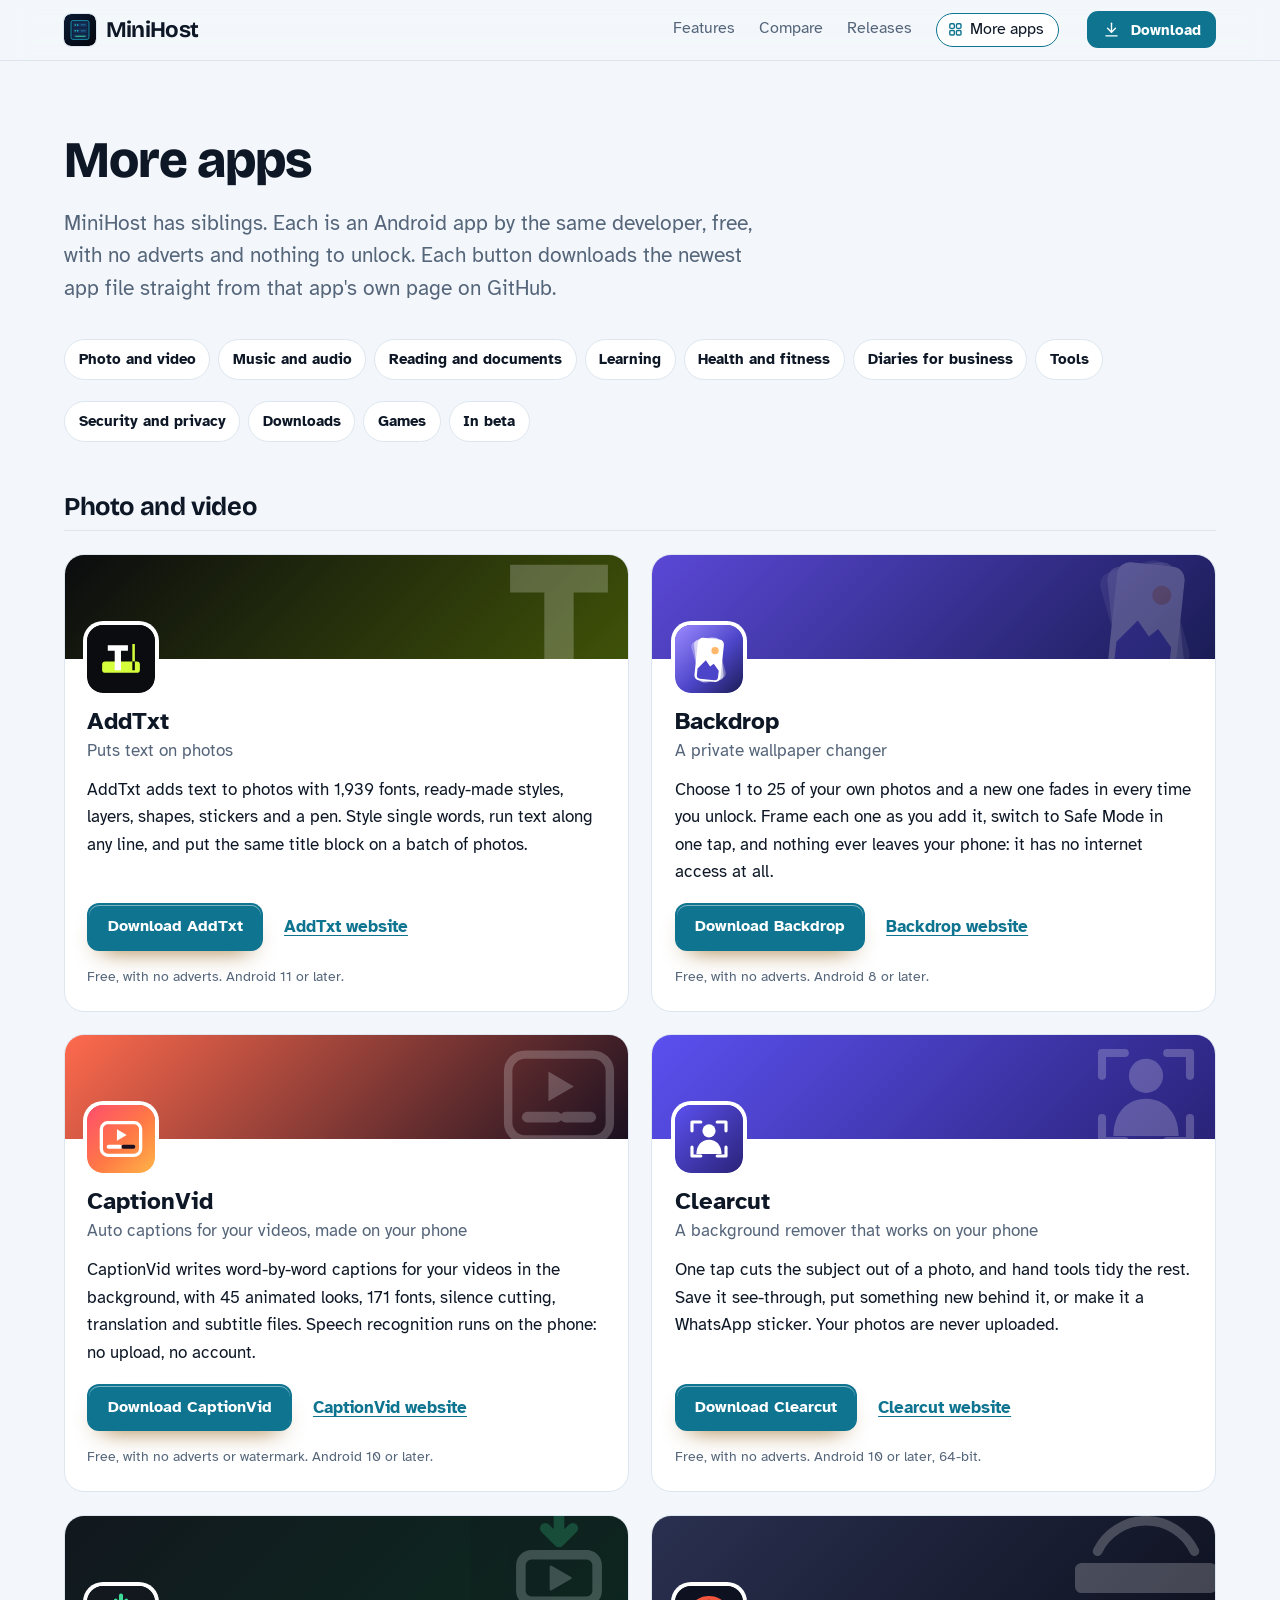
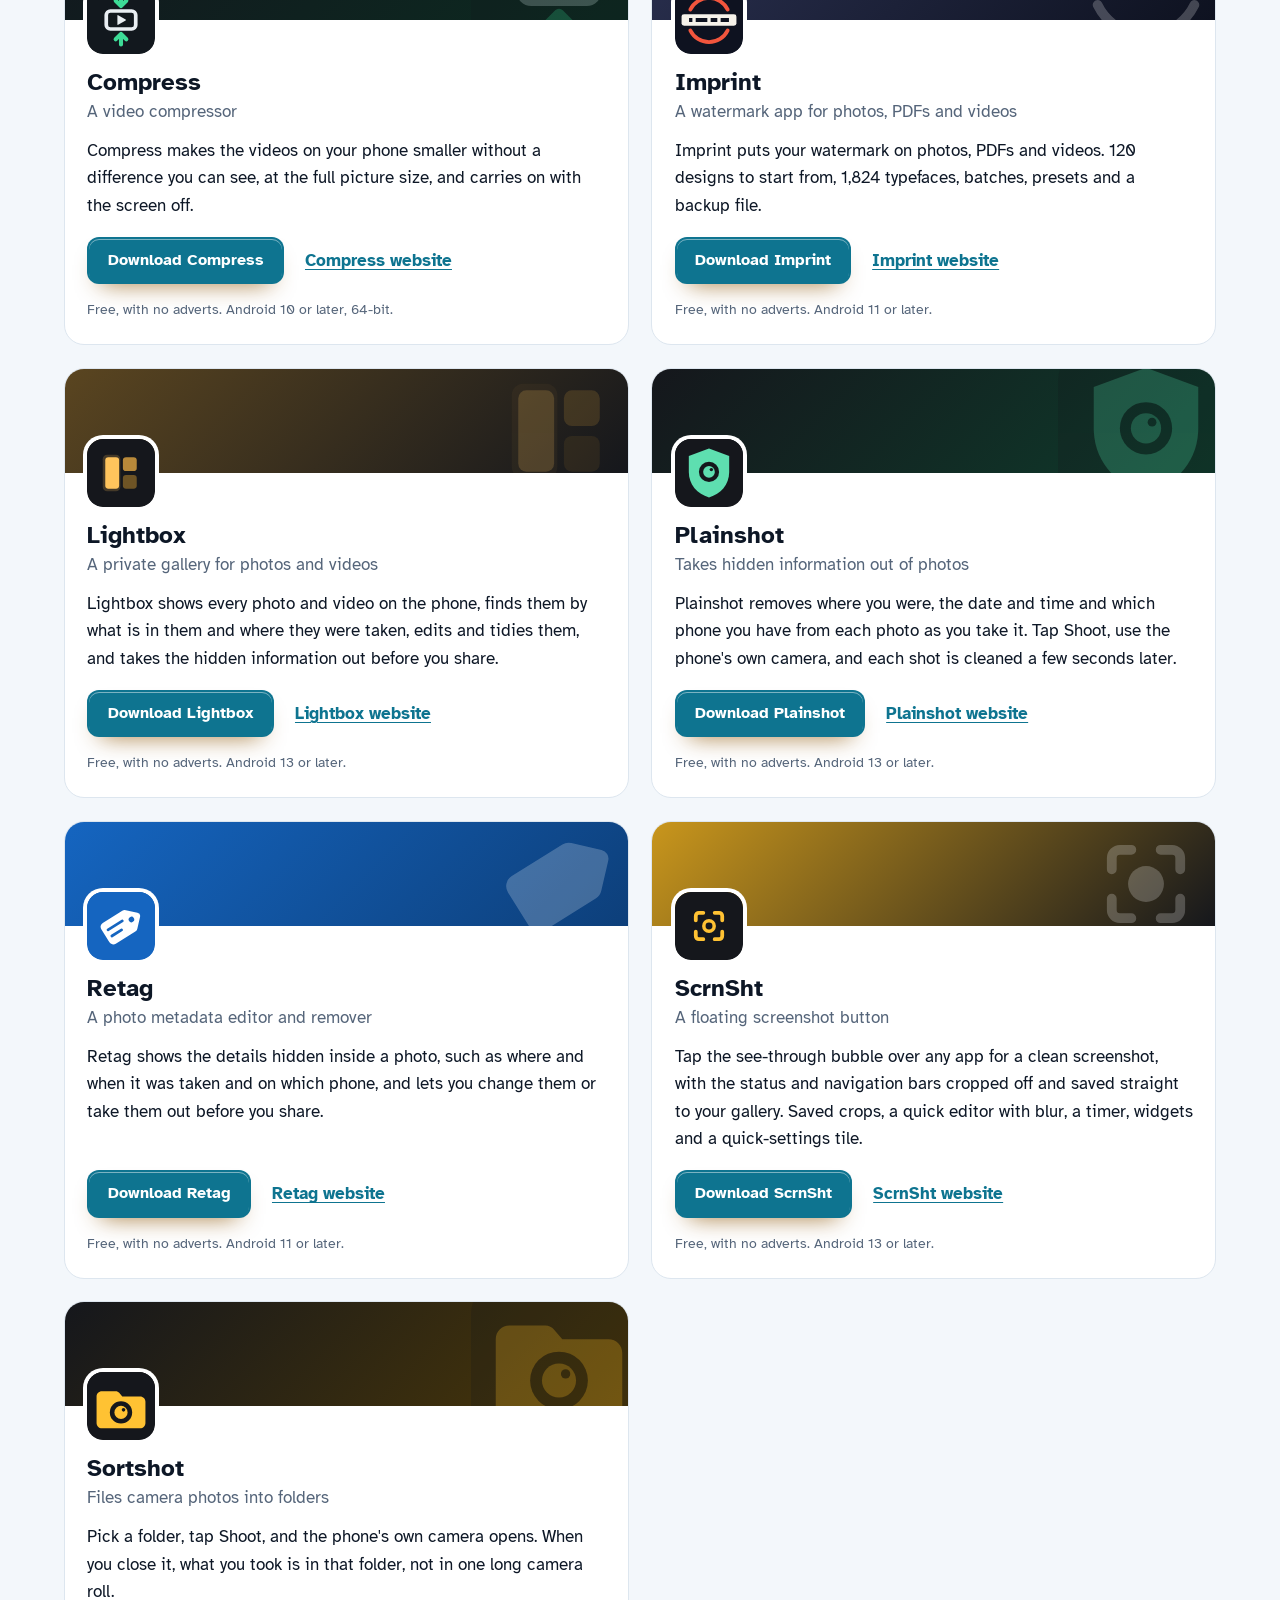
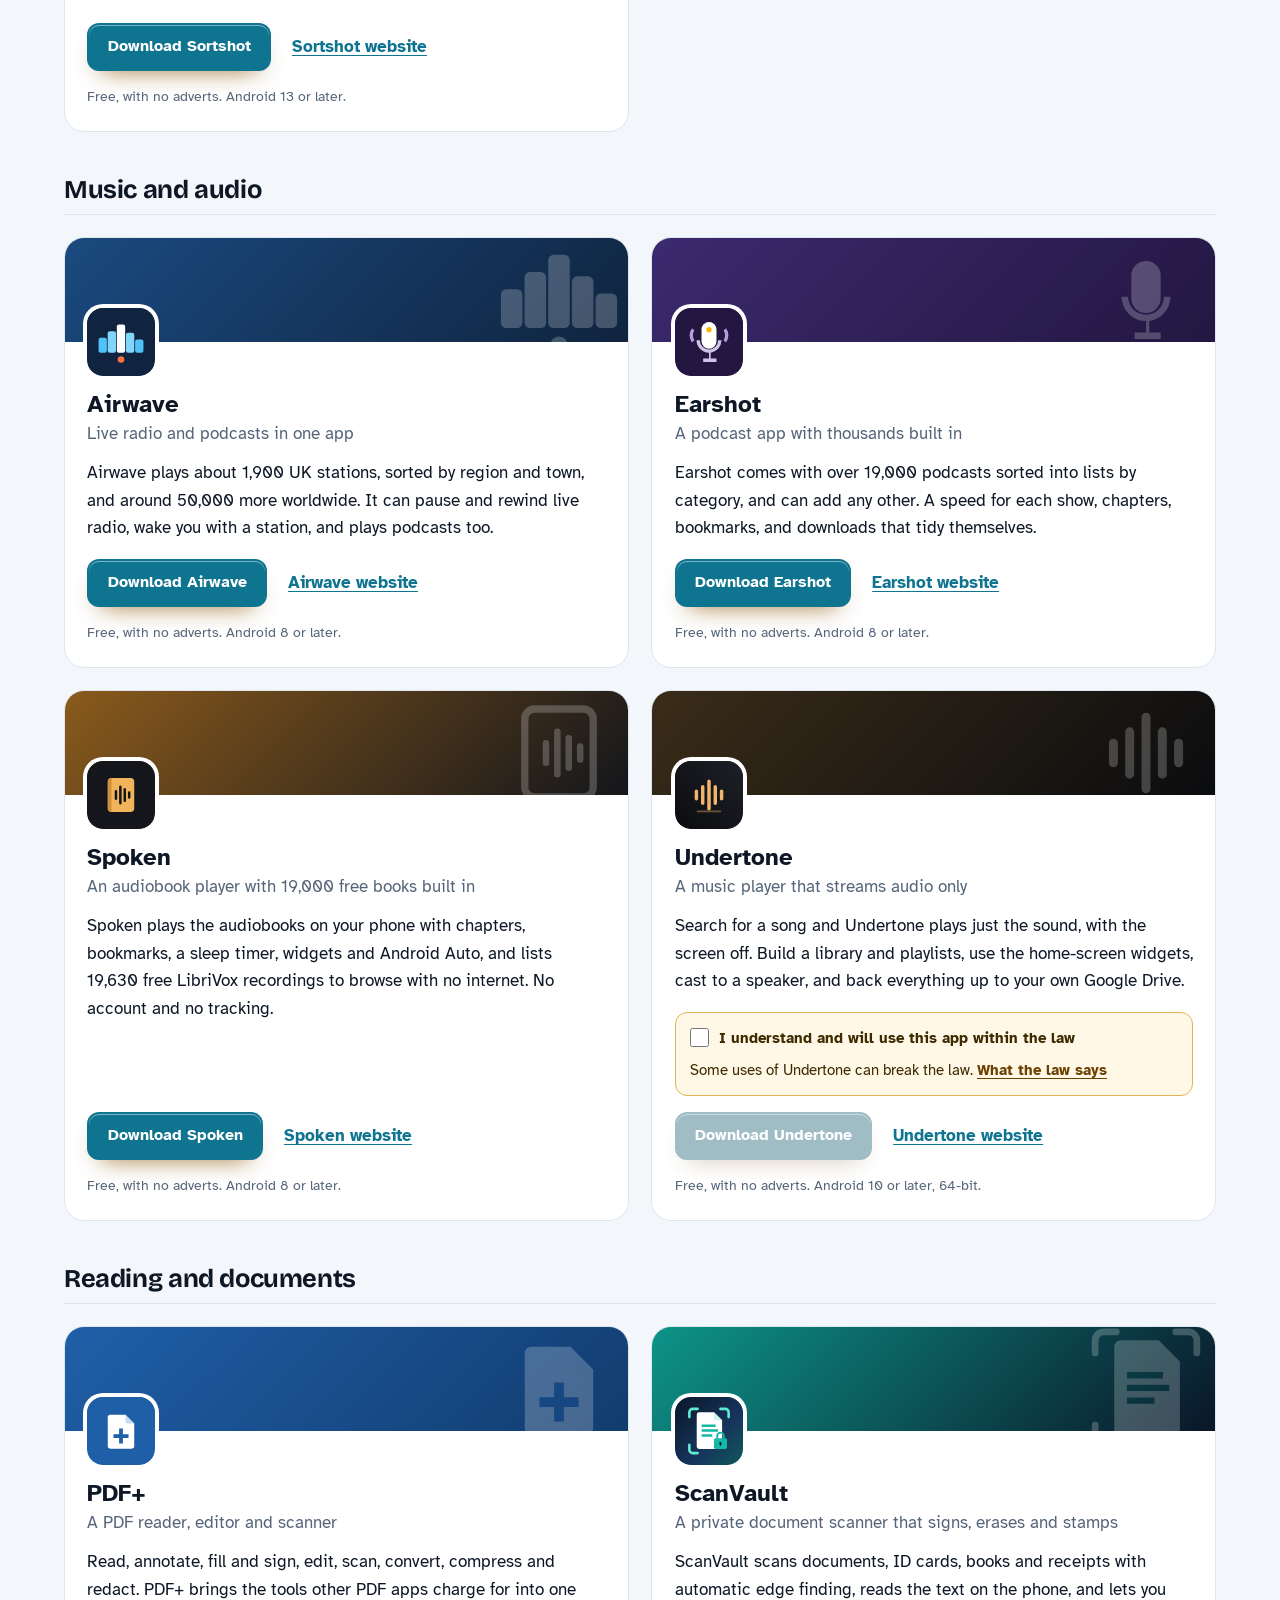
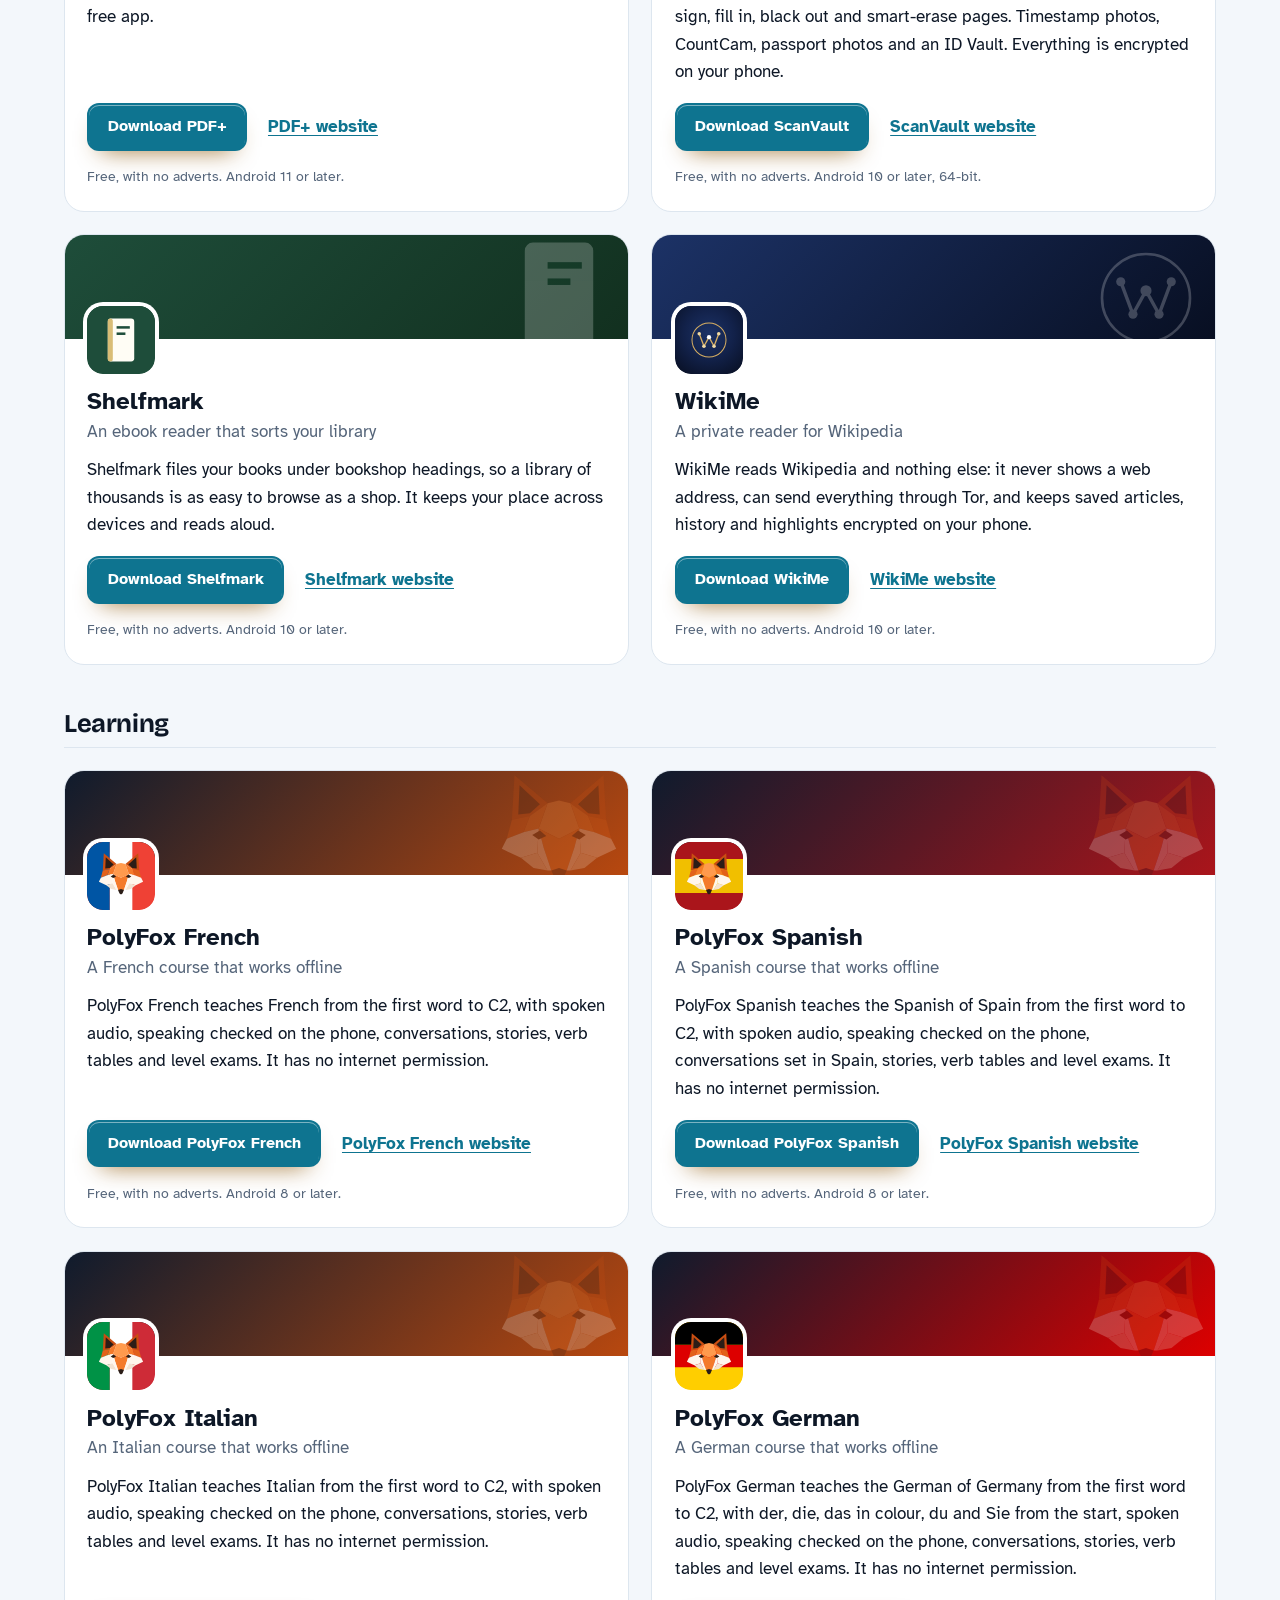
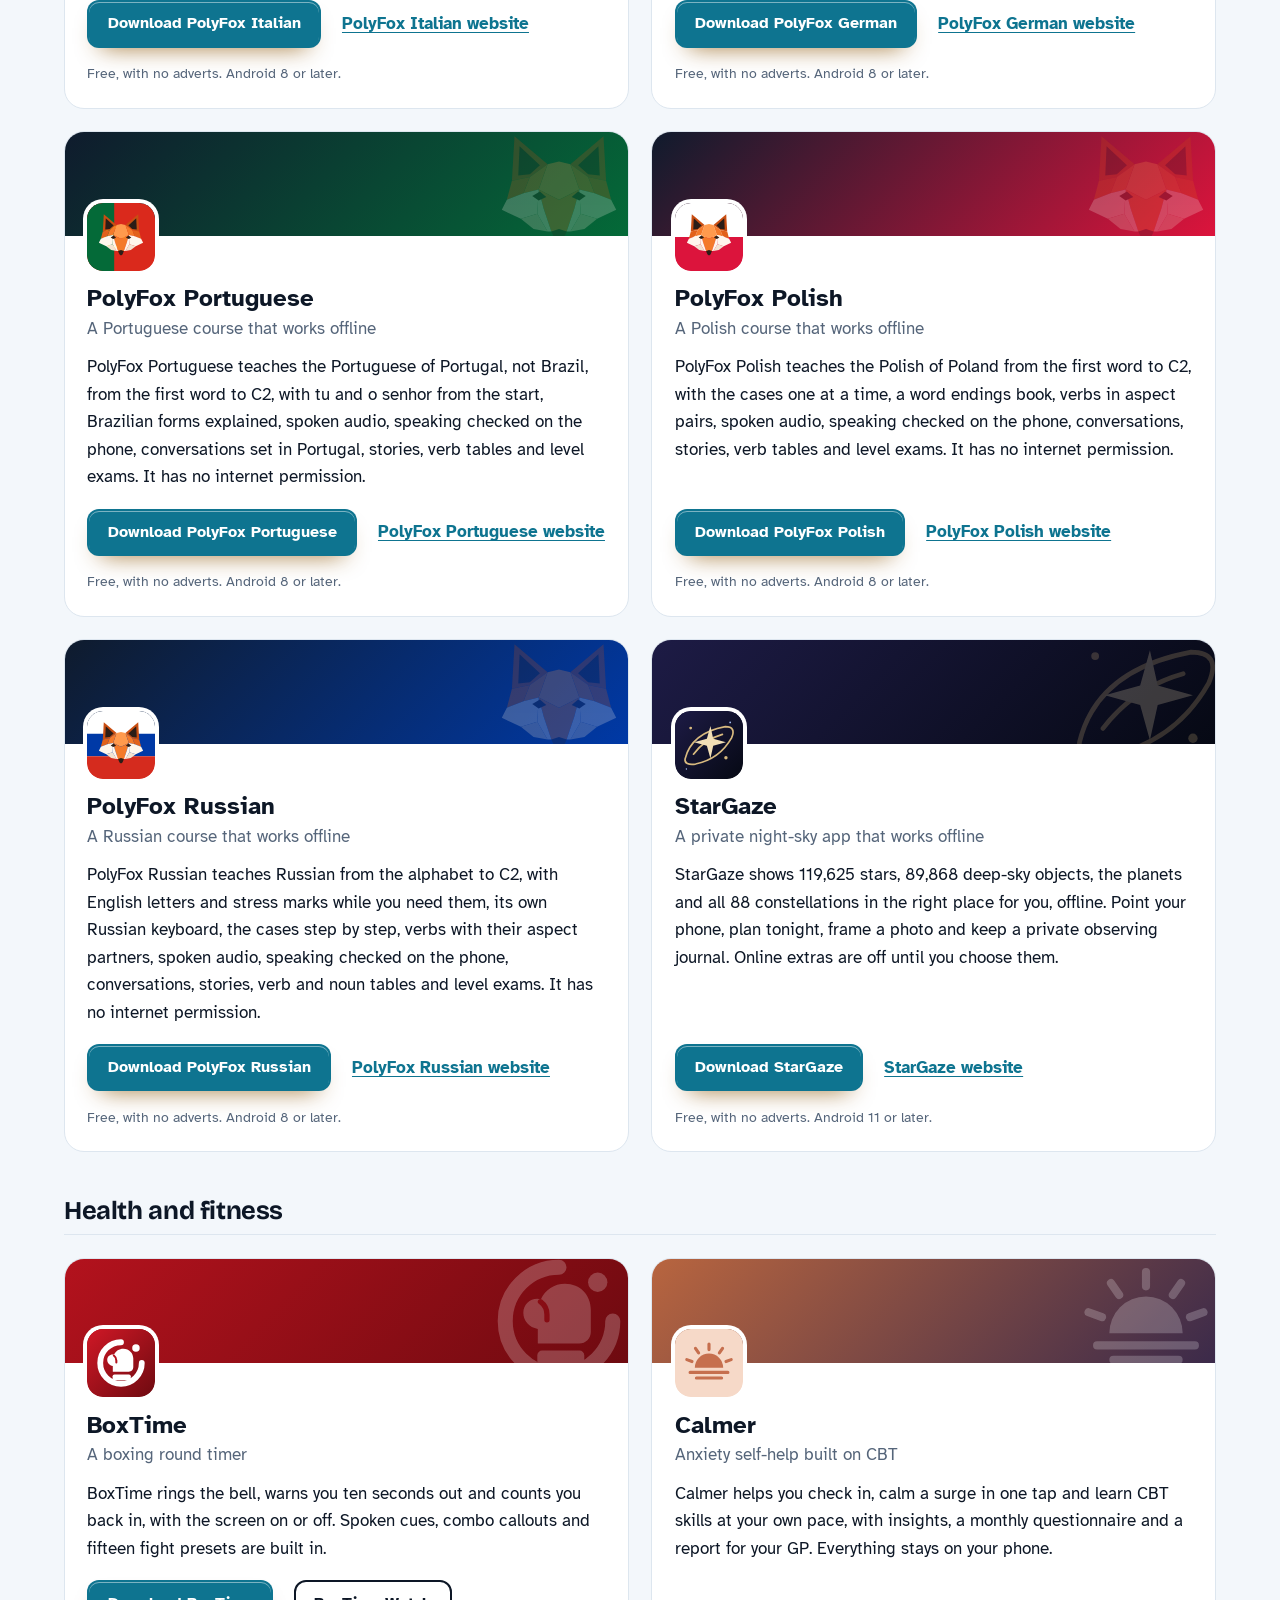
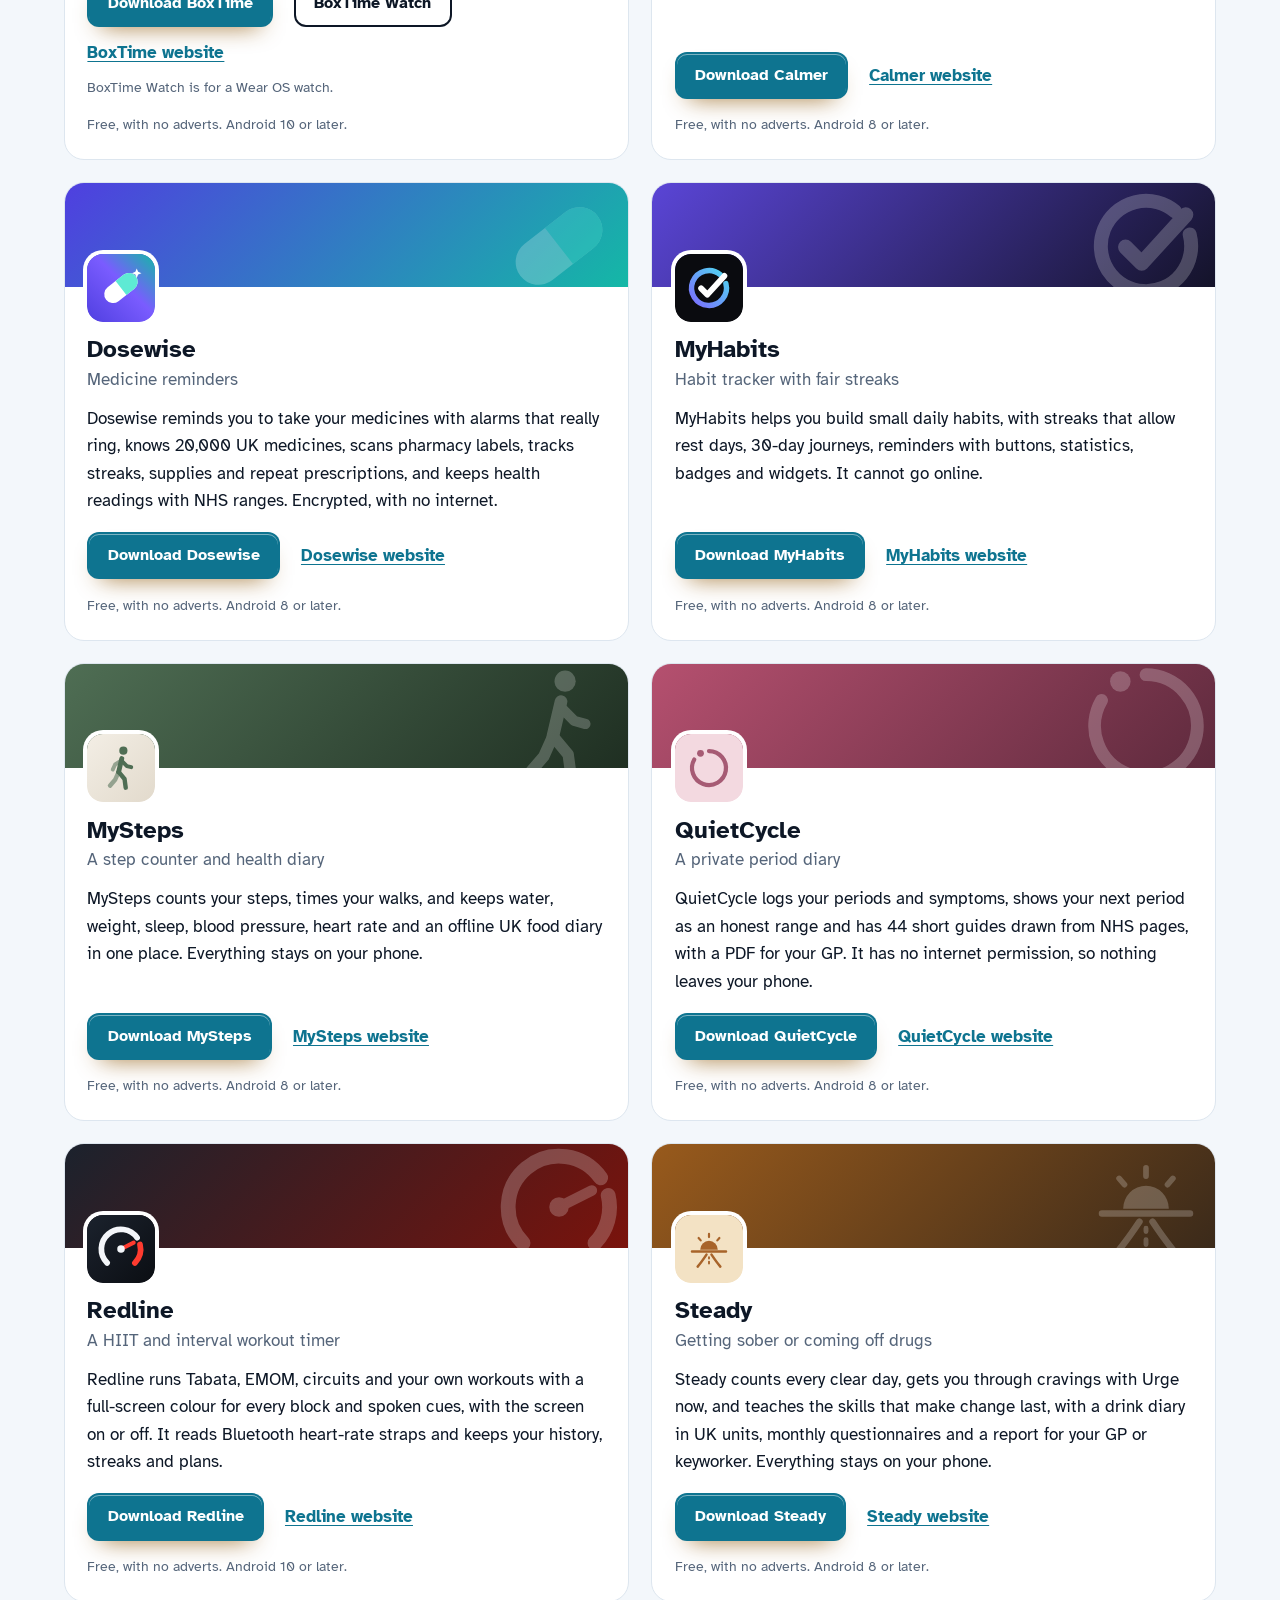
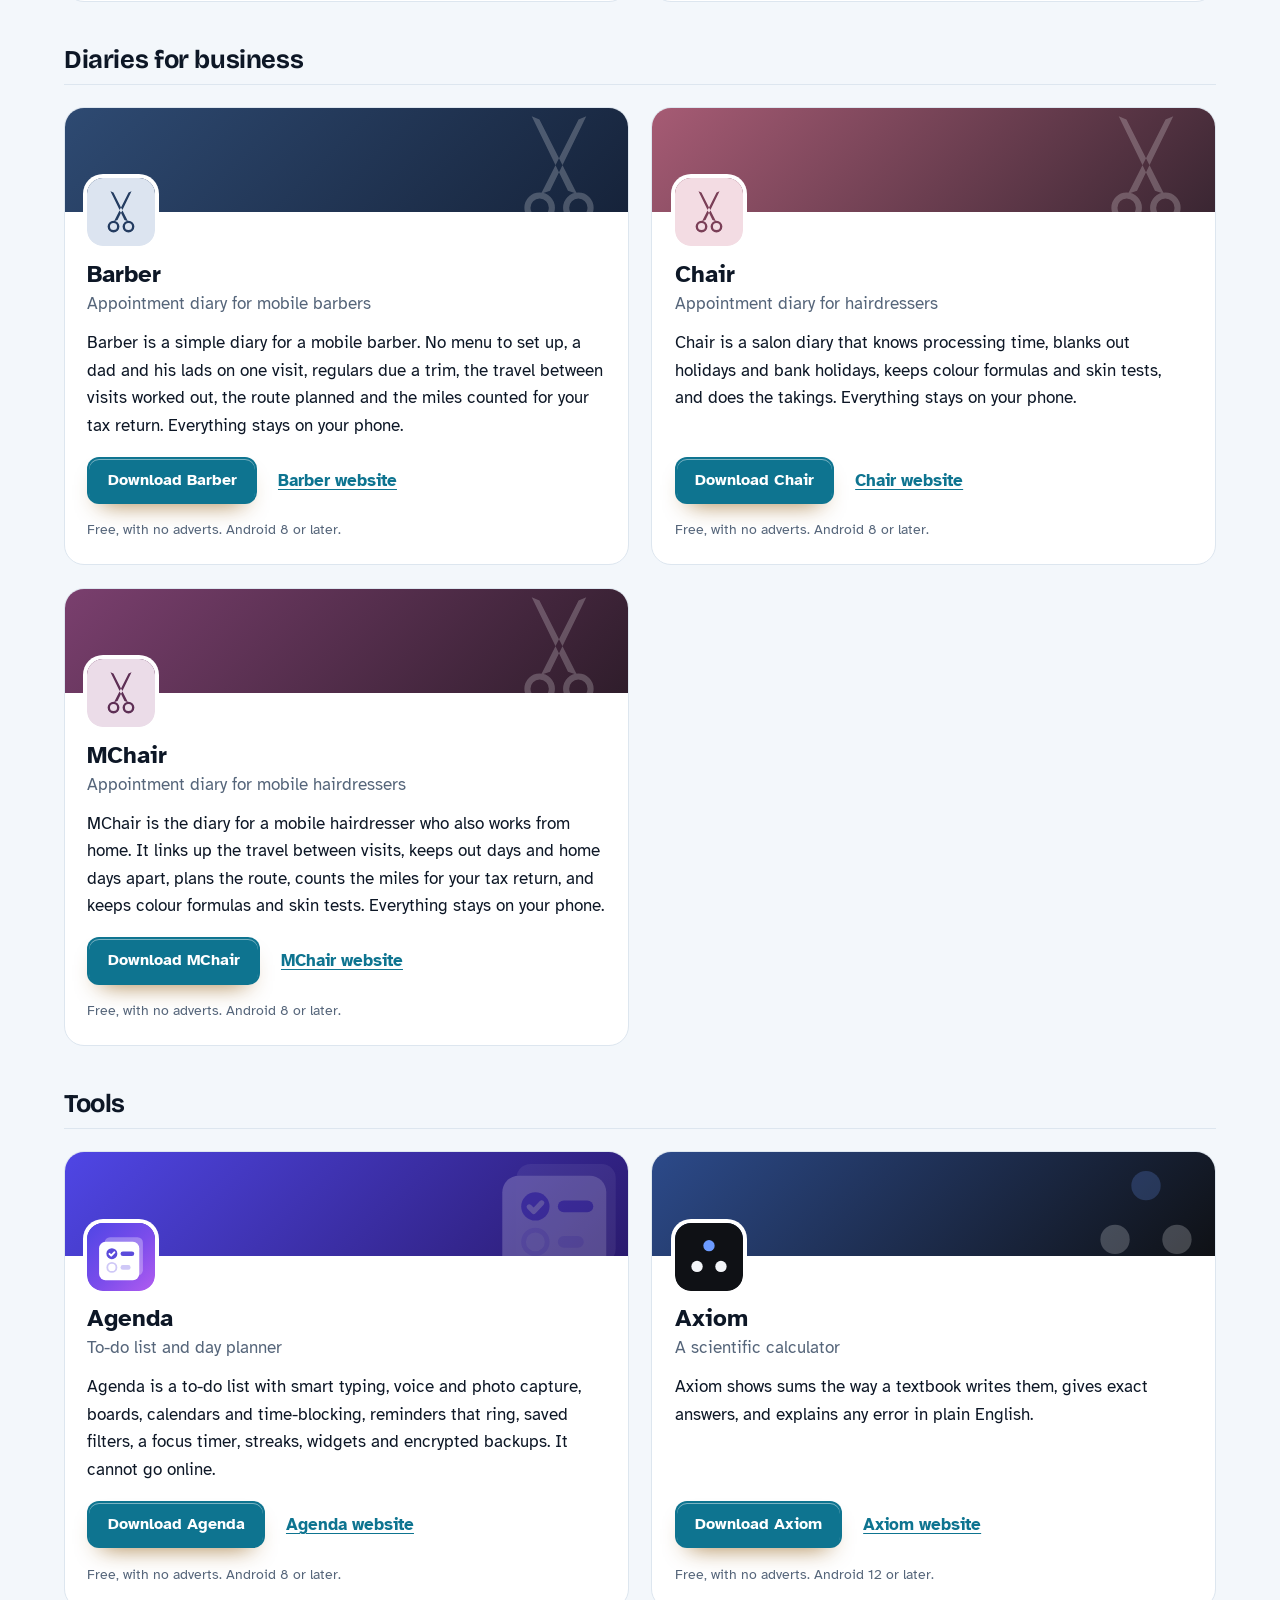
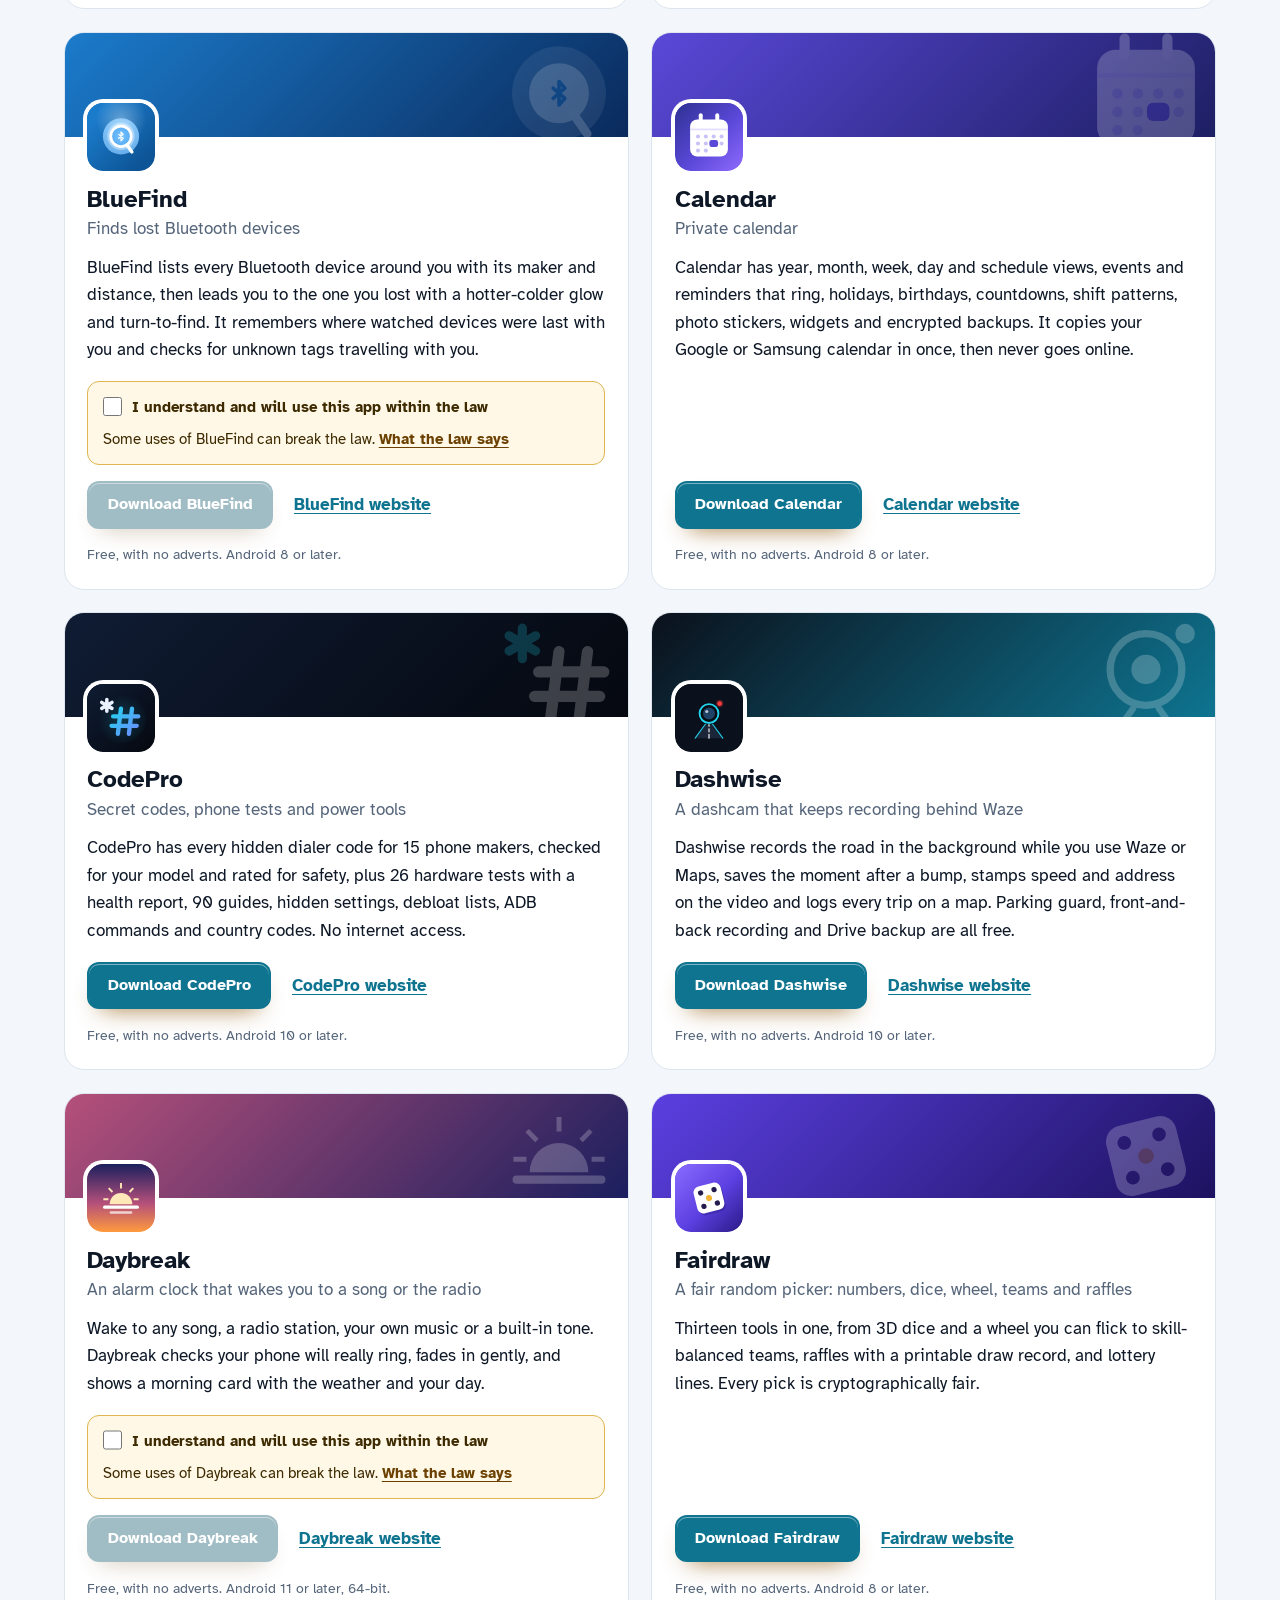
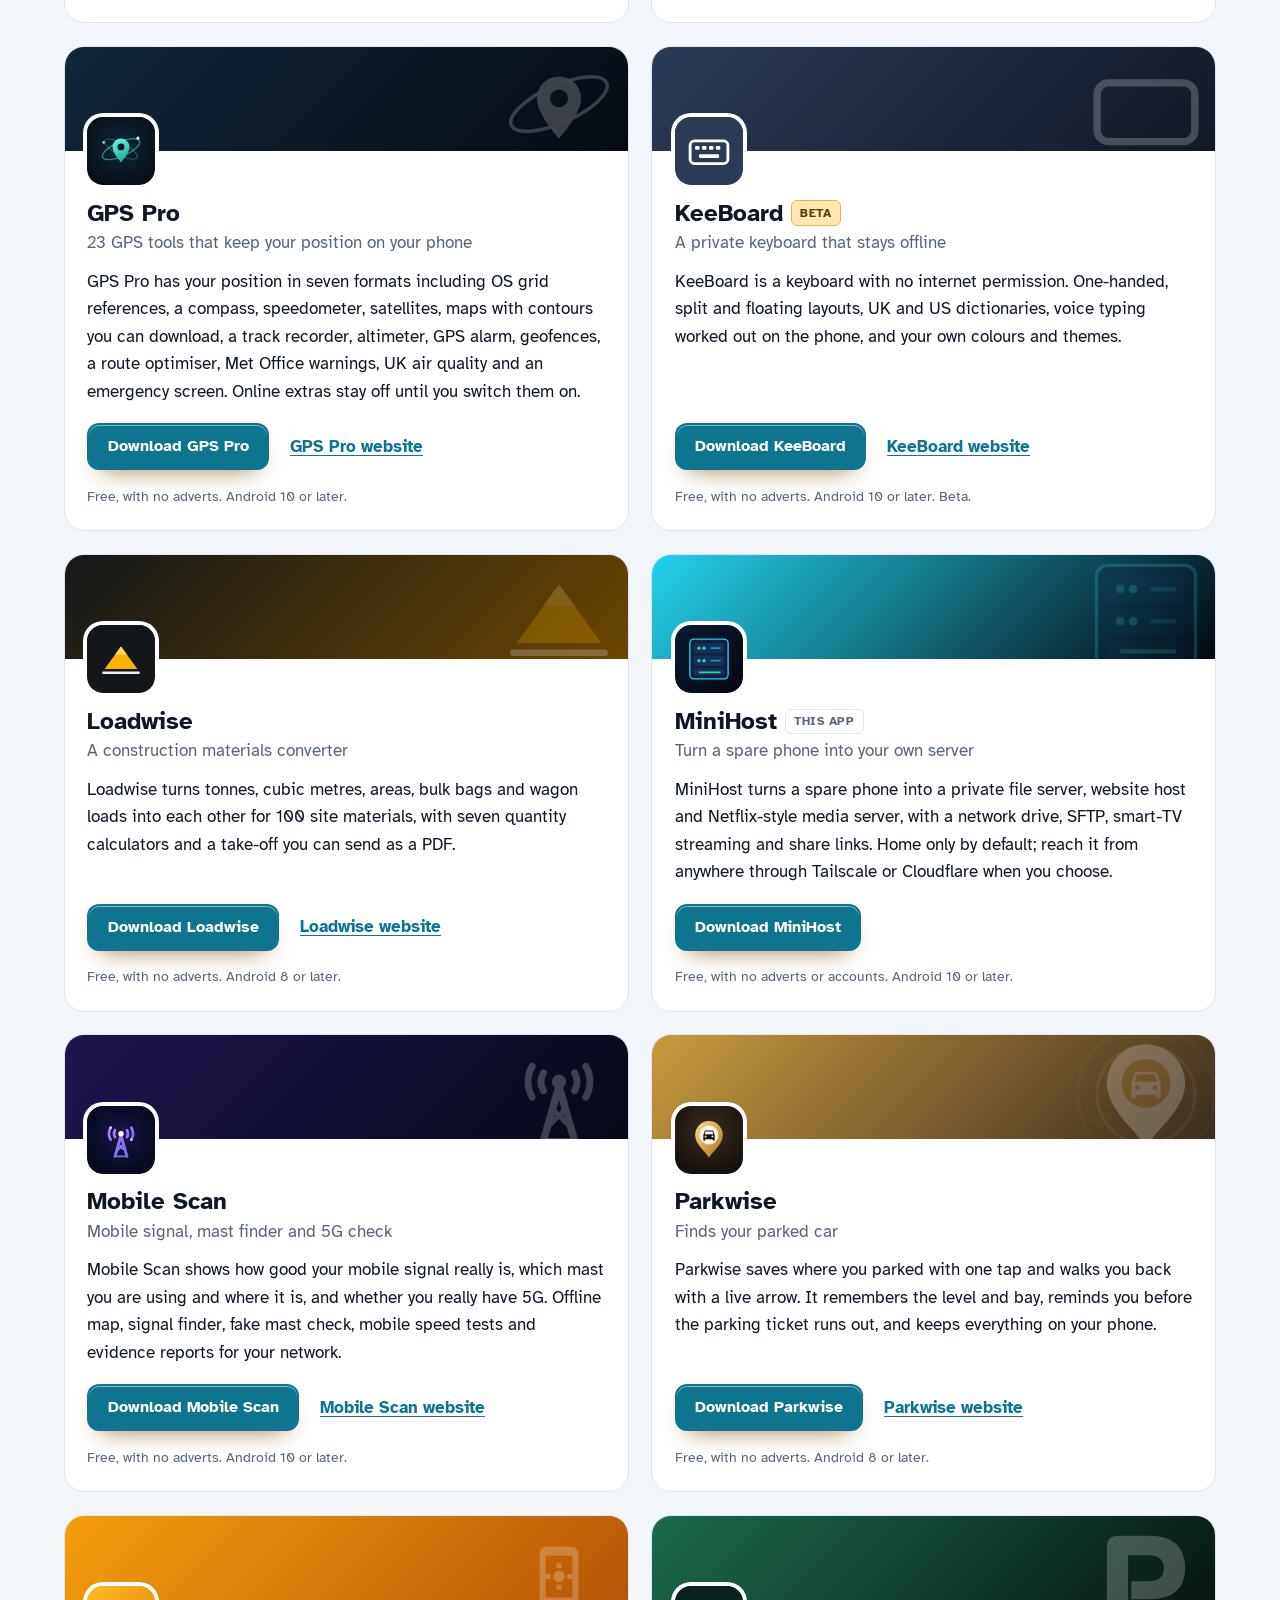
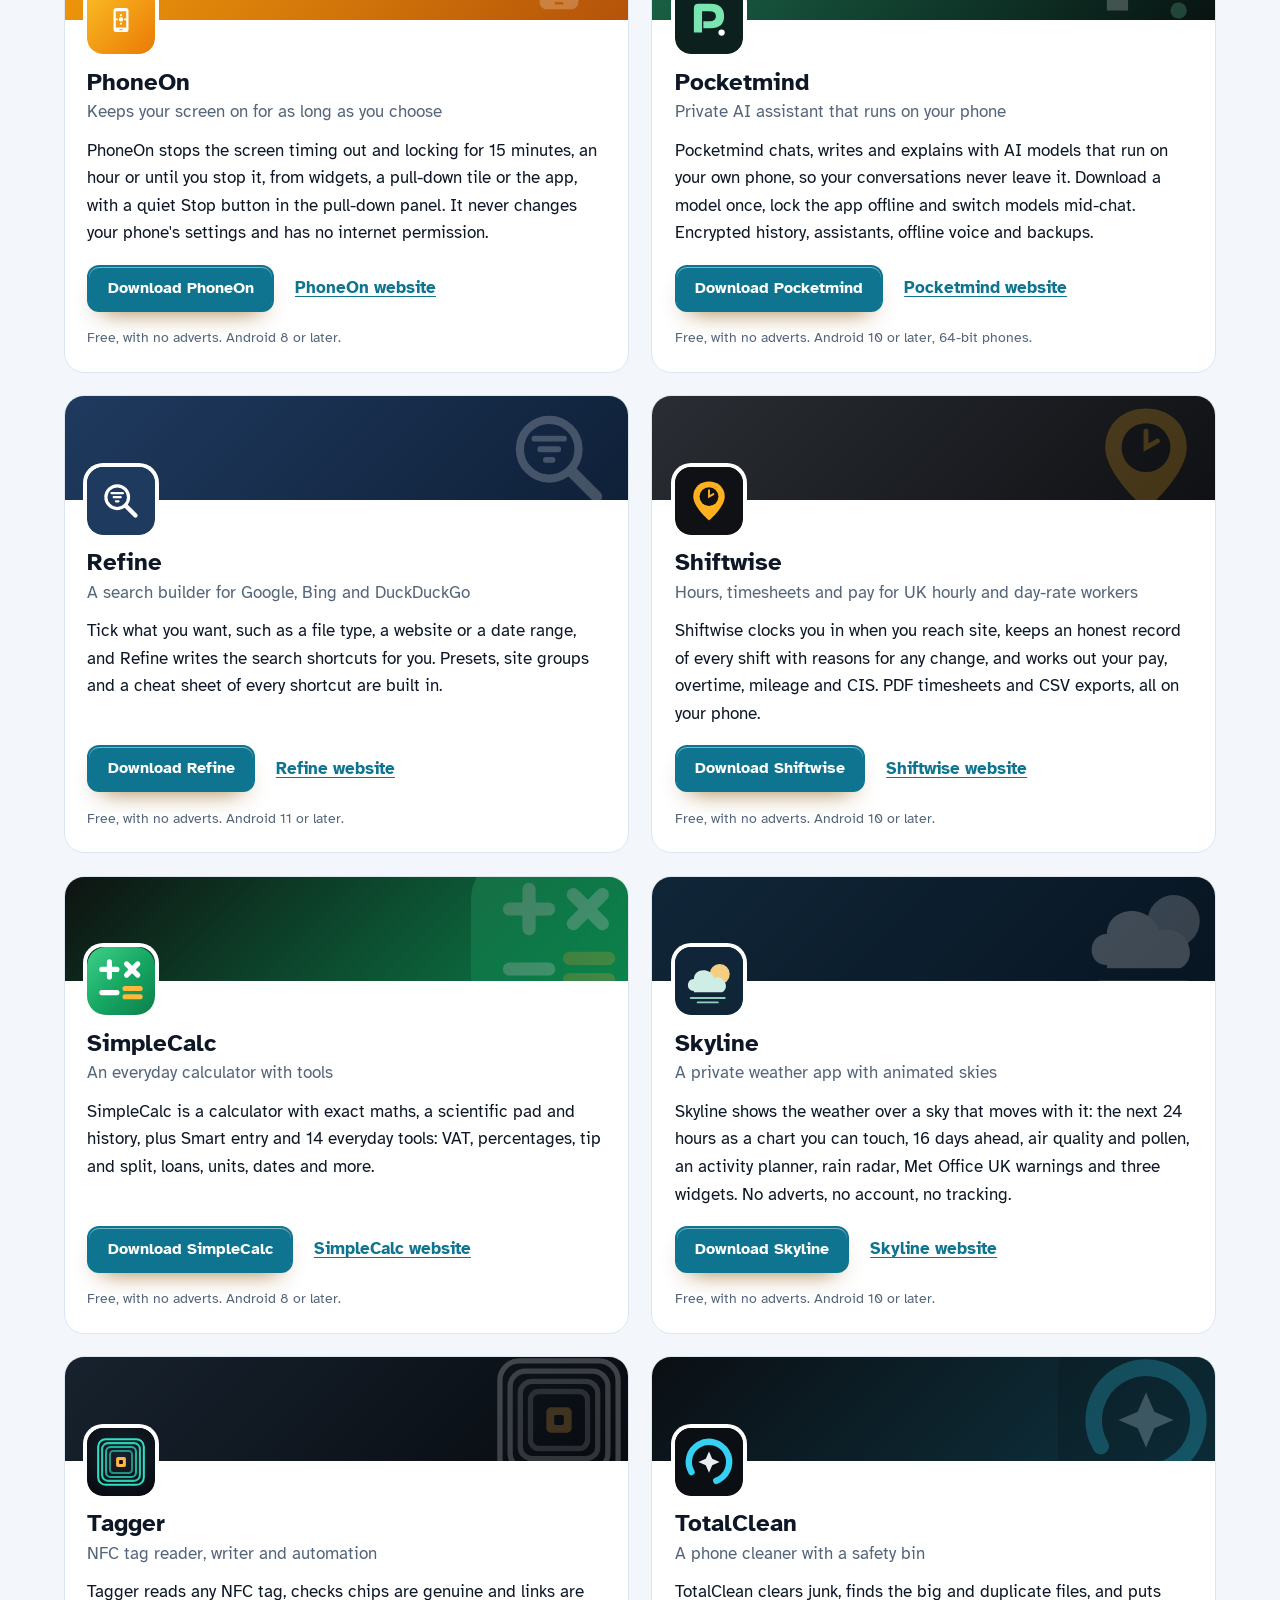
==== more-apps.html @ 3012338d "More apps: add Mobile Scan" ====
<!DOCTYPE html>
<html lang="en-GB">
<head>
<meta charset="utf-8">
<meta name="viewport" content="width=device-width, initial-scale=1">
<title>More free Android apps from the maker of MiniHost</title>
<meta name="description" content="All 94 free Android apps from the maker of MiniHost, in one list by category, each with its download and a link to its website.">
<meta name="author" content="Jonathan Jackson">
<link rel="canonical" href="https://customgpter.github.io/minihost/more-apps.html">
<meta name="theme-color" content="#f3f7fb" media="(prefers-color-scheme: light)">
<meta name="theme-color" content="#060a13" media="(prefers-color-scheme: dark)">
<meta property="og:type" content="website">
<meta property="og:site_name" content="MiniHost">
<meta property="og:title" content="More free Android apps from the maker of MiniHost">
<meta property="og:description" content="All 94 free Android apps from the maker of MiniHost, in one list by category, each with its download and a link to its website.">
<meta property="og:url" content="https://customgpter.github.io/minihost/more-apps.html">
<meta property="og:image" content="https://customgpter.github.io/minihost/assets/og.png">
<meta property="og:image:width" content="1200">
<meta property="og:image:height" content="630">
<meta property="og:image:alt" content="MiniHost&#x27;s dashboard: the server online, its address, uptime, storage and temperature">
<meta property="og:locale" content="en_GB">
<meta name="twitter:card" content="summary_large_image">
<link rel="icon" href="./assets/favicon.svg" type="image/svg+xml">
<link rel="apple-touch-icon" href="./assets/apple-touch-icon.png">
<link rel="preload" href="./assets/fonts/bricolage-grotesque-latin.woff2" as="font" type="font/woff2" crossorigin>
<link rel="preload" href="./assets/fonts/atkinson-hyperlegible-latin-400-normal.woff2" as="font" type="font/woff2" crossorigin>
<link rel="stylesheet" href="./assets/site.css?v=1">
<link rel="stylesheet" href="./assets/house.css?v=1">
<script type="application/ld+json">{"@context":"https://schema.org","@type":"ItemList","name":"Apps from the maker of MiniHost","url":"https://customgpter.github.io/minihost/more-apps.html","itemListElement":[{"@type":"ListItem","position":1,"name":"AddTxt","url":"https://customgpter.github.io/addtxt/"},{"@type":"ListItem","position":2,"name":"Backdrop","url":"https://customgpter.github.io/backdrop/"},{"@type":"ListItem","position":3,"name":"CaptionVid","url":"https://customgpter.github.io/captionvid/"},{"@type":"ListItem","position":4,"name":"Clearcut","url":"https://customgpter.github.io/clearcut/"},{"@type":"ListItem","position":5,"name":"Compress","url":"https://customgpter.github.io/compress/"},{"@type":"ListItem","position":6,"name":"Imprint","url":"https://customgpter.github.io/imprint/"},{"@type":"ListItem","position":7,"name":"Lightbox","url":"https://customgpter.github.io/lightbox/"},{"@type":"ListItem","position":8,"name":"Plainshot","url":"https://customgpter.github.io/plainshot/"},{"@type":"ListItem","position":9,"name":"Retag","url":"https://customgpter.github.io/retag/"},{"@type":"ListItem","position":10,"name":"ScrnSht","url":"https://customgpter.github.io/scrnsht/"},{"@type":"ListItem","position":11,"name":"Sortshot","url":"https://customgpter.github.io/sortshot/"},{"@type":"ListItem","position":12,"name":"Airwave","url":"https://customgpter.github.io/airwave/"},{"@type":"ListItem","position":13,"name":"Earshot","url":"https://customgpter.github.io/earshot/"},{"@type":"ListItem","position":14,"name":"Spoken","url":"https://customgpter.github.io/spoken/"},{"@type":"ListItem","position":15,"name":"Undertone","url":"https://customgpter.github.io/undertone/"},{"@type":"ListItem","position":16,"name":"PDF+","url":"https://customgpter.github.io/pdfplus/"},{"@type":"ListItem","position":17,"name":"ScanVault","url":"https://customgpter.github.io/scanvault/"},{"@type":"ListItem","position":18,"name":"Shelfmark","url":"https://customgpter.github.io/shelfmark/"},{"@type":"ListItem","position":19,"name":"WikiMe","url":"https://customgpter.github.io/wikime/"},{"@type":"ListItem","position":20,"name":"PolyFox French","url":"https://customgpter.github.io/polyfox/"},{"@type":"ListItem","position":21,"name":"PolyFox Spanish","url":"https://customgpter.github.io/polyfox-spanish/"},{"@type":"ListItem","position":22,"name":"PolyFox Italian","url":"https://customgpter.github.io/polyfox-italian/"},{"@type":"ListItem","position":23,"name":"PolyFox German","url":"https://customgpter.github.io/polyfox-german/"},{"@type":"ListItem","position":24,"name":"PolyFox Portuguese","url":"https://customgpter.github.io/polyfox-portuguese/"},{"@type":"ListItem","position":25,"name":"PolyFox Polish","url":"https://customgpter.github.io/polyfox-polish/"},{"@type":"ListItem","position":26,"name":"PolyFox Russian","url":"https://customgpter.github.io/polyfox-russian/"},{"@type":"ListItem","position":27,"name":"StarGaze","url":"https://customgpter.github.io/stargaze/"},{"@type":"ListItem","position":28,"name":"BoxTime","url":"https://customgpter.github.io/boxtime/"},{"@type":"ListItem","position":29,"name":"Calmer","url":"https://customgpter.github.io/calmer/"},{"@type":"ListItem","position":30,"name":"Dosewise","url":"https://customgpter.github.io/dosewise/"},{"@type":"ListItem","position":31,"name":"MyHabits","url":"https://customgpter.github.io/myhabits/"},{"@type":"ListItem","position":32,"name":"MySteps","url":"https://customgpter.github.io/mysteps/"},{"@type":"ListItem","position":33,"name":"QuietCycle","url":"https://customgpter.github.io/quietcycle/"},{"@type":"ListItem","position":34,"name":"Redline","url":"https://customgpter.github.io/redline/"},{"@type":"ListItem","position":35,"name":"Steady","url":"https://customgpter.github.io/steady/"},{"@type":"ListItem","position":36,"name":"Barber","url":"https://customgpter.github.io/barber/"},{"@type":"ListItem","position":37,"name":"Chair","url":"https://customgpter.github.io/chair/"},{"@type":"ListItem","position":38,"name":"MChair","url":"https://customgpter.github.io/mchair/"},{"@type":"ListItem","position":39,"name":"Agenda","url":"https://customgpter.github.io/agenda/"},{"@type":"ListItem","position":40,"name":"Axiom","url":"https://customgpter.github.io/axiom/"},{"@type":"ListItem","position":41,"name":"BlueFind","url":"https://customgpter.github.io/bluefind/"},{"@type":"ListItem","position":42,"name":"Calendar","url":"https://customgpter.github.io/calendar/"},{"@type":"ListItem","position":43,"name":"CodePro","url":"https://customgpter.github.io/codepro/"},{"@type":"ListItem","position":44,"name":"Dashwise","url":"https://customgpter.github.io/dashwise/"},{"@type":"ListItem","position":45,"name":"Daybreak","url":"https://customgpter.github.io/daybreak/"},{"@type":"ListItem","position":46,"name":"Fairdraw","url":"https://customgpter.github.io/fairdraw/"},{"@type":"ListItem","position":47,"name":"GPS Pro","url":"https://customgpter.github.io/gpspro/"},{"@type":"ListItem","position":48,"name":"KeeBoard","url":"https://customgpter.github.io/keeboard/"},{"@type":"ListItem","position":49,"name":"Loadwise","url":"https://customgpter.github.io/loadwise/"},{"@type":"ListItem","position":50,"name":"MiniHost","url":"https://customgpter.github.io/minihost/"},{"@type":"ListItem","position":51,"name":"Mobile Scan","url":"https://customgpter.github.io/mobilescan/"},{"@type":"ListItem","position":52,"name":"Parkwise","url":"https://customgpter.github.io/parkwise/"},{"@type":"ListItem","position":53,"name":"PhoneOn","url":"https://customgpter.github.io/phoneon/"},{"@type":"ListItem","position":54,"name":"Pocketmind","url":"https://customgpter.github.io/pocketmind/"},{"@type":"ListItem","position":55,"name":"Refine","url":"https://customgpter.github.io/refine/"},{"@type":"ListItem","position":56,"name":"Shiftwise","url":"https://customgpter.github.io/shiftwise/"},{"@type":"ListItem","position":57,"name":"SimpleCalc","url":"https://customgpter.github.io/simplecalc/"},{"@type":"ListItem","position":58,"name":"Skyline","url":"https://customgpter.github.io/skyline/"},{"@type":"ListItem","position":59,"name":"Tagger","url":"https://customgpter.github.io/tagger/"},{"@type":"ListItem","position":60,"name":"TotalClean","url":"https://customgpter.github.io/totalclean/"},{"@type":"ListItem","position":61,"name":"TVLink","url":"https://customgpter.github.io/tvlink/"},{"@type":"ListItem","position":62,"name":"Unbox","url":"https://customgpter.github.io/unbox/"},{"@type":"ListItem","position":63,"name":"WhatsKeep","url":"https://customgpter.github.io/whatskeep/"},{"@type":"ListItem","position":64,"name":"WiFi Scan","url":"https://customgpter.github.io/wifiscan/"},{"@type":"ListItem","position":65,"name":"Auditly","url":"https://customgpter.github.io/auditly/"},{"@type":"ListItem","position":66,"name":"Backchannel","url":"https://customgpter.github.io/backchannel/"},{"@type":"ListItem","position":67,"name":"ENotes","url":"https://customgpter.github.io/enotes/"},{"@type":"ListItem","position":68,"name":"FindMe","url":"https://customgpter.github.io/findme/"},{"@type":"ListItem","position":69,"name":"iLock","url":"https://customgpter.github.io/ilock/"},{"@type":"ListItem","position":70,"name":"ImSafe","url":"https://customgpter.github.io/imsafe/"},{"@type":"ListItem","position":71,"name":"IShred","url":"https://customgpter.github.io/ishred/"},{"@type":"ListItem","position":72,"name":"LockBox","url":"https://customgpter.github.io/lockbox/"},{"@type":"ListItem","position":73,"name":"PassVault","url":"https://customgpter.github.io/passvault/"},{"@type":"ListItem","position":74,"name":"SpyFind","url":"https://customgpter.github.io/spyfind/"},{"@type":"ListItem","position":75,"name":"TextWipe","url":"https://customgpter.github.io/textwipe/"},{"@type":"ListItem","position":76,"name":"Tracewire","url":"https://customgpter.github.io/tracewire/"},{"@type":"ListItem","position":77,"name":"Vigil","url":"https://customgpter.github.io/vigil/"},{"@type":"ListItem","position":78,"name":"Grab","url":"https://customgpter.github.io/grab/"},{"@type":"ListItem","position":79,"name":"Swarm","url":"https://customgpter.github.io/swarm/"},{"@type":"ListItem","position":80,"name":"Plane Games","url":"https://customgpter.github.io/plane-games/"},{"@type":"ListItem","position":81,"name":"Ninefold","url":"https://customgpter.github.io/ninefold/"},{"@type":"ListItem","position":82,"name":"Cubewise","url":"https://customgpter.github.io/cubewise/"},{"@type":"ListItem","position":83,"name":"Tilewise","url":"https://customgpter.github.io/tilewise/"},{"@type":"ListItem","position":84,"name":"Letterwise","url":"https://customgpter.github.io/letterwise/"},{"@type":"ListItem","position":85,"name":"Kingside","url":"https://customgpter.github.io/kingside/"},{"@type":"ListItem","position":86,"name":"Deckhand","url":"https://customgpter.github.io/deckhand/"},{"@type":"ListItem","position":87,"name":"SNESForge","url":"https://customgpter.github.io/snesforge/"},{"@type":"ListItem","position":88,"name":"Fame Boy","url":"https://customgpter.github.io/fameboy/"},{"@type":"ListItem","position":89,"name":"PSPPro","url":"https://customgpter.github.io/psppro/"},{"@type":"ListItem","position":90,"name":"QVR","url":"https://customgpter.github.io/qvr/"},{"@type":"ListItem","position":91,"name":"QVR Watch","url":"https://customgpter.github.io/qvr-watch/"},{"@type":"ListItem","position":92,"name":"QVRLite","url":"https://customgpter.github.io/qvrlite/"},{"@type":"ListItem","position":93,"name":"Onionz","url":"https://customgpter.github.io/onionz/"},{"@type":"ListItem","position":94,"name":"OnionzWeb","url":"https://customgpter.github.io/onionzweb/"}]}</script>
<link rel="stylesheet" href="./assets/apps-list.css?v=1">
<script src="./assets/apps-list.js?v=1" defer></script>
</head>
<body>
<a class="skip" href="#main">Skip to content</a>
<header class="masthead">
<div class="wrap">
<a class="brand" href="./" aria-label="MiniHost home"><svg viewBox="0 0 108 108" aria-hidden="true"><defs><linearGradient id="mhbg" x1="0" y1="0" x2="1" y2="1"><stop offset="0" stop-color="#0b1a33"/><stop offset="1" stop-color="#04070e"/></linearGradient></defs><rect width="108" height="108" rx="24" fill="url(#mhbg)"/><g transform="translate(54 54) scale(1.32) translate(-54 -54)"><path d="M36,30h36a5,5 0 0 1 5,5v38a5,5 0 0 1 -5,5h-36a5,5 0 0 1 -5,-5v-38a5,5 0 0 1 5,-5z" fill="#0f2140" stroke="#22d3ee" stroke-width="1.6"/><path d="M38,35h32a2,2 0 0 1 2,2v8a2,2 0 0 1 -2,2h-32a2,2 0 0 1 -2,-2v-8a2,2 0 0 1 2,-2z" fill="#16305a"/><path d="M38,50h32a2,2 0 0 1 2,2v8a2,2 0 0 1 -2,2h-32a2,2 0 0 1 -2,-2v-8a2,2 0 0 1 2,-2z" fill="#16305a"/><path d="M38,65h32a2,2 0 0 1 2,2v4a2,2 0 0 1 -2,2h-32a2,2 0 0 1 -2,-2v-4a2,2 0 0 1 2,-2z" fill="#16305a"/><circle cx="42" cy="41" r="2" fill="#34d399"/><circle cx="48" cy="41" r="2" fill="#22d3ee"/><circle cx="42" cy="56" r="2" fill="#34d399"/><circle cx="48" cy="56" r="2" fill="#22d3ee"/><path d="M56,40h12v2h-12z M56,55h12v2h-12z" fill="#22d3ee" fill-opacity=".6"/><path d="M42,69h26v2h-26z" fill="#34d399"/></g></svg><span>MiniHost</span></a>
<nav aria-label="Main"><ul><li><a href="./#features">Features</a></li><li><a href="./compare.html">Compare</a></li><li><a href="./releases.html">Releases</a></li><li><a class="more-apps" href="./more-apps.html" aria-current="page"><svg class="ico" viewBox="0 0 24 24" aria-hidden="true"><rect x="4" y="4" width="6.5" height="6.5" rx="1.6"/><rect x="13.5" y="4" width="6.5" height="6.5" rx="1.6"/><rect x="4" y="13.5" width="6.5" height="6.5" rx="1.6"/><rect x="13.5" y="13.5" width="6.5" height="6.5" rx="1.6"/></svg>More apps</a></li></ul></nav>
<a class="button small" href="https://github.com/CustomGPTer/minihost/releases/latest/download/MiniHost.apk"><svg class="ico" viewBox="0 0 24 24" aria-hidden="true"><path d="M12 4v11"/><path d="M7 10.5l5 5 5-5"/><path d="M5 20h14"/></svg>Download</a>
</div>
</header>
<main id="main" class="doc">
<div class="wrap">
<div class="measure">
<h1>More apps</h1>
<p class="lede">MiniHost has siblings. Each is an Android app by the same developer, free, with no adverts and nothing to unlock. Each button downloads the newest app file straight from that app's own page on GitHub.</p>
</div>
<!-- apps:start -->
<nav class="mapps-jump" aria-label="App groups"><ul><li><a href="#apps-photo">Photo and video</a></li><li><a href="#apps-audio">Music and audio</a></li><li><a href="#apps-reading">Reading and documents</a></li><li><a href="#apps-learning">Learning</a></li><li><a href="#apps-health">Health and fitness</a></li><li><a href="#apps-diaries">Diaries for business</a></li><li><a href="#apps-tools">Tools</a></li><li><a href="#apps-security">Security and privacy</a></li><li><a href="#apps-downloads">Downloads</a></li><li><a href="#apps-games">Games</a></li><li><a href="#apps-testing">In beta</a></li></ul></nav>
<div class="mapps-group" role="group" aria-labelledby="apps-photo"><h2 class="mapps-cat" id="apps-photo">Photo and video</h2>
<ul class="mapps"><li class="mapp" style="--b:#0b0c0f;--b2:#3f5208"><div class="mapp-cover" aria-hidden="true"><svg viewBox="0 0 108 108"><path fill="#fff" d="M24 22h60v17H63v49H45V39H24z"/></svg></div><div class="mapp-body"><svg class="mapp-icon" viewBox="0 0 108 108" aria-hidden="true"><rect width="108" height="108" rx="24" fill="#0b0c0f"/><path fill="#d4ff3a" d="M29 58h50a5 5 0 0 1 5 5v8a5 5 0 0 1-5 5H29a5 5 0 0 1-5-5v-8a5 5 0 0 1 5-5z"/><path fill="#fff" d="M33 32h32v9H54v31H44V41H33z"/><path fill="#d4ff3a" d="M72 30h4v28h-4z"/><path fill="#0b0c0f" d="M72 58h4v14h-4z"/></svg><h3>AddTxt</h3><p class="mapp-kind">Puts text on photos</p><p class="mapp-say">AddTxt adds text to photos with 1,939 fonts, ready-made styles, layers, shapes, stickers and a pen. Style single words, run text along any line, and put the same title block on a batch of photos.</p><p class="mapp-go"><a class="button" href="https://github.com/CustomGPTer/addtxt/releases/latest/download/AddTxt.apk">Download AddTxt</a><a class="mapp-site" href="https://customgpter.github.io/addtxt/">AddTxt website</a></p><p class="mapp-needs">Free, with no adverts. Android 11 or later.</p></div></li>
<li class="mapp" style="--b:#5a48d6;--b2:#1a1c55"><div class="mapp-cover" aria-hidden="true"><svg viewBox="0 0 108 108"><g transform="translate(54 58) scale(1.3) translate(-54 -58)"><rect x="38" y="30" width="32" height="52" rx="6" fill="#fff" fill-opacity=".3" transform="rotate(-16 54 58)"/><rect x="38" y="30" width="32" height="52" rx="6" fill="#fff" fill-opacity=".6" transform="rotate(-6 54 58)"/><g transform="rotate(6 54 58)"><rect x="38" y="30" width="32" height="52" rx="6" fill="#fff"/><path d="M41 68l9-11 6 7 4-4 7 8v8a4 4 0 0 1-4 4H45a4 4 0 0 1-4-4z" fill="#4d45c9"/><circle cx="60" cy="44" r="4.5" fill="#FFB86B"/></g></g></svg></div><div class="mapp-body"><svg class="mapp-icon" viewBox="0 0 108 108" aria-hidden="true"><defs><linearGradient id="i-backdrop-mapp-cc" x1="0" y1="0" x2="1" y2="1"><stop offset="0" stop-color="#9c8bff"/><stop offset=".55" stop-color="#4d45c9"/><stop offset="1" stop-color="#1a1c55"/></linearGradient></defs><rect width="108" height="108" rx="24" fill="url(#i-backdrop-mapp-cc)"/><g transform="translate(54 58) scale(1.3) translate(-54 -58)"><rect x="38" y="30" width="32" height="52" rx="6" fill="#fff" fill-opacity=".3" transform="rotate(-16 54 58)"/><rect x="38" y="30" width="32" height="52" rx="6" fill="#fff" fill-opacity=".6" transform="rotate(-6 54 58)"/><g transform="rotate(6 54 58)"><rect x="38" y="30" width="32" height="52" rx="6" fill="#fff"/><path d="M41 68l9-11 6 7 4-4 7 8v8a4 4 0 0 1-4 4H45a4 4 0 0 1-4-4z" fill="#4d45c9"/><circle cx="60" cy="44" r="4.5" fill="#FFB86B"/></g></g></svg><h3>Backdrop</h3><p class="mapp-kind">A private wallpaper changer</p><p class="mapp-say">Choose 1 to 25 of your own photos and a new one fades in every time you unlock. Frame each one as you add it, switch to Safe Mode in one tap, and nothing ever leaves your phone: it has no internet access at all.</p><p class="mapp-go"><a class="button" href="https://github.com/CustomGPTer/backdrop/releases/latest/download/Backdrop.apk">Download Backdrop</a><a class="mapp-site" href="https://customgpter.github.io/backdrop/">Backdrop website</a></p><p class="mapp-needs">Free, with no adverts. Android 8 or later.</p></div></li>
<li class="mapp" style="--b:#ff6a4d;--b2:#1a1020"><div class="mapp-cover" aria-hidden="true"><svg viewBox="0 0 108 108"><g transform="translate(54 54) scale(1.3) translate(-54 -54)"><path d="M38,34 h32 a8,8 0 0 1 8,8 v24 a8,8 0 0 1 -8,8 h-32 a8,8 0 0 1 -8,-8 v-24 a8,8 0 0 1 8,-8 z" fill="none" stroke="#fff" stroke-width="4"/><path d="M49,42 L61,49 L49,56 Z" fill="#fff"/><path d="M39,61 h14 a2.5,2.5 0 0 1 0,5 h-14 a2.5,2.5 0 0 1 0,-5 z" fill="#fff"/><path d="M57,61 h12 a2.5,2.5 0 0 1 0,5 h-12 a2.5,2.5 0 0 1 0,-5 z" fill="#ffffff"/></g></svg></div><div class="mapp-body"><svg class="mapp-icon" viewBox="0 0 108 108" aria-hidden="true"><defs><linearGradient id="i-captionvid-cvbg" x1="0" y1="0" x2="1" y2="1"><stop offset="0" stop-color="#ff4d6d"/><stop offset=".55" stop-color="#ff7a45"/><stop offset="1" stop-color="#ffb547"/></linearGradient></defs><rect width="108" height="108" rx="24" fill="url(#i-captionvid-cvbg)"/><g transform="translate(54 54) scale(1.3) translate(-54 -54)"><path d="M38,34 h32 a8,8 0 0 1 8,8 v24 a8,8 0 0 1 -8,8 h-32 a8,8 0 0 1 -8,-8 v-24 a8,8 0 0 1 8,-8 z" fill="none" stroke="#fff" stroke-width="4"/><path d="M49,42 L61,49 L49,56 Z" fill="#fff"/><path d="M39,61 h14 a2.5,2.5 0 0 1 0,5 h-14 a2.5,2.5 0 0 1 0,-5 z" fill="#fff"/><path d="M57,61 h12 a2.5,2.5 0 0 1 0,5 h-12 a2.5,2.5 0 0 1 0,-5 z" fill="#1a1020"/></g></svg><h3>CaptionVid</h3><p class="mapp-kind">Auto captions for your videos, made on your phone</p><p class="mapp-say">CaptionVid writes word-by-word captions for your videos in the background, with 45 animated looks, 171 fonts, silence cutting, translation and subtitle files. Speech recognition runs on the phone: no upload, no account.</p><p class="mapp-go"><a class="button" href="https://github.com/CustomGPTer/captionvid/releases/latest/download/CaptionVid.apk">Download CaptionVid</a><a class="mapp-site" href="https://customgpter.github.io/captionvid/">CaptionVid website</a></p><p class="mapp-needs">Free, with no adverts or watermark. Android 10 or later.</p></div></li>
<li class="mapp" style="--b:#5b50f0;--b2:#2a2378"><div class="mapp-cover" aria-hidden="true"><svg viewBox="0 0 108 108"><circle cx="54" cy="41" r="10.5" fill="#fff"/><path d="M34 78c0-14.5 8.5-23 20-23s20 8.5 20 23z" fill="#fff"/><path d="M27 41V27h14M67 27h14v14M27 67v14h14M67 81h14V67" fill="none" stroke="#fff" stroke-width="5" stroke-linecap="round" stroke-linejoin="round"/></svg></div><div class="mapp-body"><svg class="mapp-icon" viewBox="0 0 108 108" aria-hidden="true"><defs><linearGradient id="i-clearcut-mapp-cc" x1="0" y1="0" x2="1" y2="1"><stop offset="0" stop-color="#5b50f0"/><stop offset="1" stop-color="#2a2378"/></linearGradient></defs><rect width="108" height="108" rx="24" fill="url(#i-clearcut-mapp-cc)"/><circle cx="54" cy="41" r="10.5" fill="#fff"/><path d="M34 78c0-14.5 8.5-23 20-23s20 8.5 20 23z" fill="#fff"/><path d="M27 41V27h14M67 27h14v14M27 67v14h14M67 81h14V67" fill="none" stroke="#fff" stroke-width="5" stroke-linecap="round" stroke-linejoin="round"/></svg><h3>Clearcut</h3><p class="mapp-kind">A background remover that works on your phone</p><p class="mapp-say">One tap cuts the subject out of a photo, and hand tools tidy the rest. Save it see-through, put something new behind it, or make it a WhatsApp sticker. Your photos are never uploaded.</p><p class="mapp-go"><a class="button" href="https://github.com/CustomGPTer/clearcut/releases/latest/download/Clearcut.apk">Download Clearcut</a><a class="mapp-site" href="https://customgpter.github.io/clearcut/">Clearcut website</a></p><p class="mapp-needs">Free, with no adverts. Android 10 or later, 64-bit.</p></div></li>
<li class="mapp" style="--b:#12181e;--b2:#0c2a20"><div class="mapp-cover" aria-hidden="true"><svg viewBox="0 0 108 108"><rect width="108" height="108" rx="24" fill="#12181e"/><g transform="translate(54 54) scale(1.3) translate(-54 -54)"><path fill="none" stroke="#e9eef3" stroke-width="4.5" stroke-linejoin="round" d="M41 43h26a5 5 0 0 1 5 5v12a5 5 0 0 1-5 5H41a5 5 0 0 1-5-5V48a5 5 0 0 1 5-5z"/><path fill="#e9eef3" d="M50.5 48.2l9.2 5.3a.6.6 0 0 1 0 1l-9.2 5.3a.6.6 0 0 1-.9-.5V48.7a.6.6 0 0 1 .9-.5z"/><path fill="none" stroke="#3ddc97" stroke-width="5" stroke-linecap="round" stroke-linejoin="round" d="M54 24v12M47.5 30.5 54 37l6.5-6.5M54 84V72M47.5 77.5 54 71l6.5 6.5"/></g></svg></div><div class="mapp-body"><svg class="mapp-icon" viewBox="0 0 108 108" aria-hidden="true"><rect width="108" height="108" rx="24" fill="#12181e"/><g transform="translate(54 54) scale(1.3) translate(-54 -54)"><path fill="none" stroke="#e9eef3" stroke-width="4.5" stroke-linejoin="round" d="M41 43h26a5 5 0 0 1 5 5v12a5 5 0 0 1-5 5H41a5 5 0 0 1-5-5V48a5 5 0 0 1 5-5z"/><path fill="#e9eef3" d="M50.5 48.2l9.2 5.3a.6.6 0 0 1 0 1l-9.2 5.3a.6.6 0 0 1-.9-.5V48.7a.6.6 0 0 1 .9-.5z"/><path fill="none" stroke="#3ddc97" stroke-width="5" stroke-linecap="round" stroke-linejoin="round" d="M54 24v12M47.5 30.5 54 37l6.5-6.5M54 84V72M47.5 77.5 54 71l6.5 6.5"/></g></svg><h3>Compress</h3><p class="mapp-kind">A video compressor</p><p class="mapp-say">Compress makes the videos on your phone smaller without a difference you can see, at the full picture size, and carries on with the screen off.</p><p class="mapp-go"><a class="button" href="https://github.com/CustomGPTer/compress/releases/latest/download/Compress.apk">Download Compress</a><a class="mapp-site" href="https://customgpter.github.io/compress/">Compress website</a></p><p class="mapp-needs">Free, with no adverts. Android 10 or later, 64-bit.</p></div></li>
<li class="mapp" style="--b:#2a3050;--b2:#0e1220"><div class="mapp-cover" aria-hidden="true"><svg viewBox="0 0 108 108"><g transform="translate(54 54) scale(1.32) translate(-54 -54)"><path d="M31.5 41.500A25 25 0 0 1 76.500 41.500" fill="none" stroke="#fff" stroke-width="4.5" stroke-linecap="round"/><path d="M76.500 66.500A25 25 0 0 1 31.500 66.500" fill="none" stroke="#fff" stroke-width="4.5" stroke-linecap="round"/><path fill="#fff" d="M24 47h60a3 3 0 0 1 3 3v8a3 3 0 0 1-3 3H24a3 3 0 0 1-3-3v-8a3 3 0 0 1 3-3z"/></g></svg></div><div class="mapp-body"><svg class="mapp-icon" viewBox="0 0 108 108" aria-hidden="true"><rect width="108" height="108" rx="24" fill="#0e1220"/><g transform="translate(54 54) scale(1.32) translate(-54 -54)"><path d="M31.5 41.500A25 25 0 0 1 76.500 41.500" fill="none" stroke="#f2553d" stroke-width="4.5" stroke-linecap="round"/><path d="M76.500 66.500A25 25 0 0 1 31.500 66.500" fill="none" stroke="#f2553d" stroke-width="4.5" stroke-linecap="round"/><path fill="#f6f2ea" d="M24 47h60a3 3 0 0 1 3 3v8a3 3 0 0 1-3 3H24a3 3 0 0 1-3-3v-8a3 3 0 0 1 3-3z"/><path fill="#0e1220" d="M30 51.500h4v5h-4zM38 51.500h14v5H38zM56 51.500h8v5h-8zM68 51.500h10v5H68z"/></g></svg><h3>Imprint</h3><p class="mapp-kind">A watermark app for photos, PDFs and videos</p><p class="mapp-say">Imprint puts your watermark on photos, PDFs and videos. 120 designs to start from, 1,824 typefaces, batches, presets and a backup file.</p><p class="mapp-go"><a class="button" href="https://github.com/CustomGPTer/imprint/releases/latest/download/Imprint.apk">Download Imprint</a><a class="mapp-site" href="https://customgpter.github.io/imprint/">Imprint website</a></p><p class="mapp-needs">Free, with no adverts. Android 11 or later.</p></div></li>
<li class="mapp" style="--b:#5a4520;--b2:#15171c"><div class="mapp-cover" aria-hidden="true"><svg viewBox="0 0 108 108"><path fill="#ffc45c" fill-opacity=".2" d="M32 25h14a7 7 0 0 1 7 7v44a7 7 0 0 1-7 7H32a7 7 0 0 1-7-7V32a7 7 0 0 1 7-7z"/><path fill="#ffc45c" d="M34 29h12a5 5 0 0 1 5 5v40a5 5 0 0 1-5 5H34a5 5 0 0 1-5-5V34a5 5 0 0 1 5-5z"/><path fill="#b8893a" d="M62 29h12a5 5 0 0 1 5 5v12a5 5 0 0 1-5 5H62a5 5 0 0 1-5-5V34a5 5 0 0 1 5-5z"/><path fill="#6e5425" d="M62 57h12a5 5 0 0 1 5 5v12a5 5 0 0 1-5 5H62a5 5 0 0 1-5-5V62a5 5 0 0 1 5-5z"/></svg></div><div class="mapp-body"><svg class="mapp-icon" viewBox="0 0 108 108" aria-hidden="true"><rect width="108" height="108" rx="24" fill="#15171c"/><path fill="#ffc45c" fill-opacity=".2" d="M32 25h14a7 7 0 0 1 7 7v44a7 7 0 0 1-7 7H32a7 7 0 0 1-7-7V32a7 7 0 0 1 7-7z"/><path fill="#ffc45c" d="M34 29h12a5 5 0 0 1 5 5v40a5 5 0 0 1-5 5H34a5 5 0 0 1-5-5V34a5 5 0 0 1 5-5z"/><path fill="#b8893a" d="M62 29h12a5 5 0 0 1 5 5v12a5 5 0 0 1-5 5H62a5 5 0 0 1-5-5V34a5 5 0 0 1 5-5z"/><path fill="#6e5425" d="M62 57h12a5 5 0 0 1 5 5v12a5 5 0 0 1-5 5H62a5 5 0 0 1-5-5V62a5 5 0 0 1 5-5z"/></svg><h3>Lightbox</h3><p class="mapp-kind">A private gallery for photos and videos</p><p class="mapp-say">Lightbox shows every photo and video on the phone, finds them by what is in them and where they were taken, edits and tidies them, and takes the hidden information out before you share.</p><p class="mapp-go"><a class="button" href="https://github.com/CustomGPTer/lightbox/releases/latest/download/Lightbox.apk">Download Lightbox</a><a class="mapp-site" href="https://customgpter.github.io/lightbox/">Lightbox website</a></p><p class="mapp-needs">Free, with no adverts. Android 13 or later.</p></div></li>
<li class="mapp" style="--b:#15171c;--b2:#0e3b2b"><div class="mapp-cover" aria-hidden="true"><svg viewBox="0 0 64 64"><rect width="64" height="64" rx="14" fill="#15171c"/><path d="M32 9l19 7v15c0 12-8 20.5-19 24-11-3.5-19-12-19-24V16z" fill="#5edfb0"/><circle cx="32" cy="31" r="9.5" fill="#15171c"/><circle cx="32" cy="31" r="5.5" fill="#5edfb0"/><circle cx="34.2" cy="28.8" r="1.6" fill="#15171c"/></svg></div><div class="mapp-body"><svg class="mapp-icon" viewBox="0 0 64 64" aria-hidden="true"><rect width="64" height="64" rx="14" fill="#15171c"/><path d="M32 9l19 7v15c0 12-8 20.5-19 24-11-3.5-19-12-19-24V16z" fill="#5edfb0"/><circle cx="32" cy="31" r="9.5" fill="#15171c"/><circle cx="32" cy="31" r="5.5" fill="#5edfb0"/><circle cx="34.2" cy="28.8" r="1.6" fill="#15171c"/></svg><h3>Plainshot</h3><p class="mapp-kind">Takes hidden information out of photos</p><p class="mapp-say">Plainshot removes where you were, the date and time and which phone you have from each photo as you take it. Tap Shoot, use the phone&#x27;s own camera, and each shot is cleaned a few seconds later.</p><p class="mapp-go"><a class="button" href="https://github.com/CustomGPTer/plainshot/releases/latest/download/Plainshot.apk">Download Plainshot</a><a class="mapp-site" href="https://customgpter.github.io/plainshot/">Plainshot website</a></p><p class="mapp-needs">Free, with no adverts. Android 13 or later.</p></div></li>
<li class="mapp" style="--b:#1565c0;--b2:#0d3f7a"><div class="mapp-cover" aria-hidden="true"><svg viewBox="0 0 108 108"><g transform="translate(54 54) scale(1.22) rotate(-32) translate(-54 -54)"><path fill="#fff" d="M36 38h30a6 6 0 0 1 4.2 1.8l11 11a4.5 4.5 0 0 1 0 6.4l-11 11a6 6 0 0 1-4.2 1.8H36a6 6 0 0 1-6-6V44a6 6 0 0 1 6-6z"/></g></svg></div><div class="mapp-body"><svg class="mapp-icon" viewBox="0 0 108 108" aria-hidden="true"><rect width="108" height="108" rx="24" fill="#1565c0"/><g transform="translate(54 54) scale(1.22) rotate(-32) translate(-54 -54)"><path fill="#fff" d="M36 38h30a6 6 0 0 1 4.2 1.8l11 11a4.5 4.5 0 0 1 0 6.4l-11 11a6 6 0 0 1-4.2 1.8H36a6 6 0 0 1-6-6V44a6 6 0 0 1 6-6z"/><circle cx="70" cy="54" r="3.6" fill="#1565c0"/><path fill="#1565c0" d="M37 47.5h22a1.75 1.75 0 0 1 0 3.5H37a1.75 1.75 0 0 1 0-3.5zM37 57h15a1.75 1.75 0 0 1 0 3.5H37a1.75 1.75 0 0 1 0-3.5z"/></g></svg><h3>Retag</h3><p class="mapp-kind">A photo metadata editor and remover</p><p class="mapp-say">Retag shows the details hidden inside a photo, such as where and when it was taken and on which phone, and lets you change them or take them out before you share.</p><p class="mapp-go"><a class="button" href="https://github.com/CustomGPTer/retag/releases/latest/download/Retag.apk">Download Retag</a><a class="mapp-site" href="https://customgpter.github.io/retag/">Retag website</a></p><p class="mapp-needs">Free, with no adverts. Android 11 or later.</p></div></li>
<li class="mapp" style="--b:#c9961c;--b2:#15171c"><div class="mapp-cover" aria-hidden="true"><svg viewBox="0 0 108 108"><path d="M33,45V38a5,5 0,0 1,5 -5H45 M63,33H70a5,5 0,0 1,5 5V45 M75,63V70a5,5 0,0 1,-5 5H63 M45,75H38a5,5 0,0 1,-5 -5V63" fill="none" stroke="#fff" stroke-width="6" stroke-linecap="round" stroke-linejoin="round"/><circle cx="54" cy="54" r="11" fill="#fff"/></svg></div><div class="mapp-body"><svg class="mapp-icon" viewBox="0 0 108 108" aria-hidden="true"><rect width="108" height="108" rx="24" fill="#15171c"/><path d="M33,45V38a5,5 0,0 1,5 -5H45 M63,33H70a5,5 0,0 1,5 5V45 M75,63V70a5,5 0,0 1,-5 5H63 M45,75H38a5,5 0,0 1,-5 -5V63" fill="none" stroke="#FFC233" stroke-width="6" stroke-linecap="round" stroke-linejoin="round"/><circle cx="54" cy="54" r="11" fill="#FFC233"/><circle cx="54" cy="54" r="5.5" fill="#15171c"/></svg><h3>ScrnSht</h3><p class="mapp-kind">A floating screenshot button</p><p class="mapp-say">Tap the see-through bubble over any app for a clean screenshot, with the status and navigation bars cropped off and saved straight to your gallery. Saved crops, a quick editor with blur, a timer, widgets and a quick-settings tile.</p><p class="mapp-go"><a class="button" href="https://github.com/CustomGPTer/scrnsht/releases/latest/download/ScrnSht.apk">Download ScrnSht</a><a class="mapp-site" href="https://customgpter.github.io/scrnsht/">ScrnSht website</a></p><p class="mapp-needs">Free, with no adverts. Android 13 or later.</p></div></li>
<li class="mapp" style="--b:#15171c;--b2:#4a3708"><div class="mapp-cover" aria-hidden="true"><svg viewBox="0 0 64 64"><rect width="64" height="64" rx="14" fill="#15171c"/><path d="M14 18h13c1.3 0 2.5.6 3.3 1.6L33.2 23H50c2.8 0 5 2.2 5 5v20c0 2.8-2.2 5-5 5H14c-2.8 0-5-2.2-5-5V23c0-2.8 2.2-5 5-5z" fill="#ffc233"/><circle cx="32" cy="38" r="10.5" fill="#15171c"/><circle cx="32" cy="38" r="6.2" fill="#ffc233"/><circle cx="34.4" cy="35.6" r="1.7" fill="#15171c"/></svg></div><div class="mapp-body"><svg class="mapp-icon" viewBox="0 0 64 64" aria-hidden="true"><rect width="64" height="64" rx="14" fill="#15171c"/><path d="M14 18h13c1.3 0 2.5.6 3.3 1.6L33.2 23H50c2.8 0 5 2.2 5 5v20c0 2.8-2.2 5-5 5H14c-2.8 0-5-2.2-5-5V23c0-2.8 2.2-5 5-5z" fill="#ffc233"/><circle cx="32" cy="38" r="10.5" fill="#15171c"/><circle cx="32" cy="38" r="6.2" fill="#ffc233"/><circle cx="34.4" cy="35.6" r="1.7" fill="#15171c"/></svg><h3>Sortshot</h3><p class="mapp-kind">Files camera photos into folders</p><p class="mapp-say">Pick a folder, tap Shoot, and the phone&#x27;s own camera opens. When you close it, what you took is in that folder, not in one long camera roll.</p><p class="mapp-go"><a class="button" href="https://github.com/CustomGPTer/sortshot/releases/latest/download/Sortshot.apk">Download Sortshot</a><a class="mapp-site" href="https://customgpter.github.io/sortshot/">Sortshot website</a></p><p class="mapp-needs">Free, with no adverts. Android 13 or later.</p></div></li></ul></div>
<div class="mapps-group" role="group" aria-labelledby="apps-audio"><h2 class="mapps-cat" id="apps-audio">Music and audio</h2>
<ul class="mapps"><li class="mapp" style="--b:#1a4a80;--b2:#10243f"><div class="mapp-cover" aria-hidden="true"><svg viewBox="0 0 108 108"><g transform="translate(54 54) scale(1.32) translate(-56 -55)"><rect x="29" y="50" width="10" height="18" rx="2.5" fill="#fff"/><rect x="40" y="42" width="10" height="26" rx="2.5" fill="#fff"/><rect x="51" y="34" width="10" height="34" rx="2.5" fill="#fff"/><rect x="62" y="44" width="10" height="24" rx="2.5" fill="#fff"/><rect x="73" y="52" width="10" height="16" rx="2.5" fill="#fff"/><circle cx="56" cy="76" r="4" fill="#fff"/></g></svg></div><div class="mapp-body"><svg class="mapp-icon" viewBox="0 0 108 108" aria-hidden="true"><rect width="108" height="108" rx="24" fill="#10243f"/><g transform="translate(54 54) scale(1.32) translate(-56 -55)"><rect x="29" y="50" width="10" height="18" rx="2.5" fill="#4fc3f7"/><rect x="40" y="42" width="10" height="26" rx="2.5" fill="#81d4fa"/><rect x="51" y="34" width="10" height="34" rx="2.5" fill="#fff"/><rect x="62" y="44" width="10" height="24" rx="2.5" fill="#81d4fa"/><rect x="73" y="52" width="10" height="16" rx="2.5" fill="#4fc3f7"/><circle cx="56" cy="76" r="4" fill="#ff7043"/></g></svg><h3>Airwave</h3><p class="mapp-kind">Live radio and podcasts in one app</p><p class="mapp-say">Airwave plays about 1,900 UK stations, sorted by region and town, and around 50,000 more worldwide. It can pause and rewind live radio, wake you with a station, and plays podcasts too.</p><p class="mapp-go"><a class="button" href="https://github.com/CustomGPTer/airwave/releases/latest/download/Airwave.apk">Download Airwave</a><a class="mapp-site" href="https://customgpter.github.io/airwave/">Airwave website</a></p><p class="mapp-needs">Free, with no adverts. Android 8 or later.</p></div></li>
<li class="mapp" style="--b:#3b2a6e;--b2:#231742"><div class="mapp-cover" aria-hidden="true"><svg viewBox="0 0 108 108"><path fill="#fff" d="M54 30a9 9 0 0 1 9 9v14a9 9 0 0 1-18 0V39a9 9 0 0 1 9-9z"/><path fill="#fff" d="M39 52h4a11 11 0 0 0 22 0h4a15 15 0 0 1-13 14.9V74h7v4H47v-4h7v-7.1A15 15 0 0 1 39 52z"/></svg></div><div class="mapp-body"><svg class="mapp-icon" viewBox="0 0 108 108" aria-hidden="true"><rect width="108" height="108" rx="24" fill="#231742"/><g transform="translate(54 54) scale(1.32) translate(-54 -54)"><path fill="#fff" d="M54 30a9 9 0 0 1 9 9v14a9 9 0 0 1-18 0V39a9 9 0 0 1 9-9z"/><path fill="#d1c4e9" d="M39 52h4a11 11 0 0 0 22 0h4a15 15 0 0 1-13 14.9V74h7v4H47v-4h7v-7.1A15 15 0 0 1 39 52z"/><circle cx="54" cy="39.2" r="3.2" fill="#ffb300"/><path fill="#b39ddb" d="M33.5 37.5l2.9 2.7a11 11 0 0 0 0 11.6l-2.9 2.7a15 15 0 0 1 0-17zM74.5 37.5a15 15 0 0 1 0 17l-2.9-2.7a11 11 0 0 0 0-11.6z"/></g></svg><h3>Earshot</h3><p class="mapp-kind">A podcast app with thousands built in</p><p class="mapp-say">Earshot comes with over 19,000 podcasts sorted into lists by category, and can add any other. A speed for each show, chapters, bookmarks, and downloads that tidy themselves.</p><p class="mapp-go"><a class="button" href="https://github.com/CustomGPTer/earshot/releases/latest/download/Earshot.apk">Download Earshot</a><a class="mapp-site" href="https://customgpter.github.io/earshot/">Earshot website</a></p><p class="mapp-needs">Free, with no adverts. Android 8 or later.</p></div></li>
<li class="mapp" style="--b:#8a5a1c;--b2:#14161b"><div class="mapp-cover" aria-hidden="true"><svg viewBox="0 0 108 108"><path d="M39,27h30a6,6 0 0 1 6,6v42a6,6 0 0 1 -6,6h-30a6,6 0 0 1 -6,-6v-42a6,6 0 0 1 6,-6z" fill="none" stroke="#fff" stroke-width="4.5" stroke-linejoin="round"/><path d="M46,48v12M53,41v26M60,45v18M67,50v8" fill="none" stroke="#fff" stroke-width="4" stroke-linecap="round"/></svg></div><div class="mapp-body"><svg class="mapp-icon" viewBox="0 0 108 108" aria-hidden="true"><rect width="108" height="108" rx="24" fill="#14161B"/><path fill="#F2B45A" d="M39,27h30a6,6 0 0 1 6,6v42a6,6 0 0 1 -6,6h-30a6,6 0 0 1 -6,-6v-42a6,6 0 0 1 6,-6z"/><path fill="#D2923A" d="M39,27a6,6 0 0 0 -6,6v42a6,6 0 0 0 6,6z"/><path d="M46,48v12M53,41v26M60,45v18M67,50v8" fill="none" stroke="#14161B" stroke-width="4" stroke-linecap="round"/></svg><h3>Spoken</h3><p class="mapp-kind">An audiobook player with 19,000 free books built in</p><p class="mapp-say">Spoken plays the audiobooks on your phone with chapters, bookmarks, a sleep timer, widgets and Android Auto, and lists 19,630 free LibriVox recordings to browse with no internet. No account and no tracking.</p><p class="mapp-go"><a class="button" href="https://github.com/CustomGPTer/spoken/releases/latest/download/Spoken.apk">Download Spoken</a><a class="mapp-site" href="https://customgpter.github.io/spoken/">Spoken website</a></p><p class="mapp-needs">Free, with no adverts. Android 8 or later.</p></div></li>
<li class="mapp is-gated" style="--b:#3a2c18;--b2:#0b0c0f"><div class="mapp-cover" aria-hidden="true"><svg viewBox="0 0 108 108"><path d="M34 48v12M44 41v26M54 32v44M64 41v26M74 48v12" fill="none" stroke="#fff" stroke-width="5.5" stroke-linecap="round"/></svg></div><div class="mapp-body"><svg class="mapp-icon" viewBox="0 0 108 108" aria-hidden="true"><defs><linearGradient id="i-undertone-G" x1="1" y1="0" x2="0" y2="1"><stop offset="0" stop-color="#1D2027"/><stop offset="1" stop-color="#0B0C0F"/></linearGradient></defs><rect width="108" height="108" rx="24" fill="url(#i-undertone-G)"/><path d="M34 48v12M44 41v26M54 32v44M64 41v26M74 48v12" fill="none" stroke="#F0B46A" stroke-width="5.5" stroke-linecap="round"/><path d="M36 80h36" fill="none" stroke="#F0B46A" stroke-opacity=".4" stroke-width="3" stroke-linecap="round"/></svg><h3>Undertone</h3><p class="mapp-kind">A music player that streams audio only</p><p class="mapp-say">Search for a song and Undertone plays just the sound, with the screen off. Build a library and playlists, use the home-screen widgets, cast to a speaker, and back everything up to your own Google Drive.</p><div class="mapp-law" data-gate><label><input type="checkbox"> I understand and will use this app within the law</label><p>Some uses of Undertone can break the law. <a href="https://customgpter.github.io/undertone/terms.html#law">What the law says</a></p><noscript><p>Turn on JavaScript to download, or use the <a href="https://customgpter.github.io/undertone/">Undertone website</a>.</p></noscript></div><p class="mapp-go"><a class="button" data-href="https://github.com/CustomGPTer/undertone/releases/latest/download/Undertone.apk" aria-disabled="true" role="link" tabindex="-1">Download Undertone</a><a class="mapp-site" href="https://customgpter.github.io/undertone/">Undertone website</a></p><p class="mapp-needs">Free, with no adverts. Android 10 or later, 64-bit.</p></div></li></ul></div>
<div class="mapps-group" role="group" aria-labelledby="apps-reading"><h2 class="mapps-cat" id="apps-reading">Reading and documents</h2>
<ul class="mapps"><li class="mapp" style="--b:#1f5fa8;--b2:#123c6e"><div class="mapp-cover" aria-hidden="true"><svg viewBox="0 0 108 108"><path fill="#fff" d="M37 28h24l14 14v36a4 4 0 0 1-4 4H37a4 4 0 0 1-4-4V32a4 4 0 0 1 4-4z"/><path fill="#1f5fa8" d="M51 50h6v9h9v6h-9v9h-6v-9h-9v-6h9z"/></svg></div><div class="mapp-body"><svg class="mapp-icon" viewBox="0 0 108 108" aria-hidden="true"><rect width="108" height="108" rx="24" fill="#1f5fa8"/><path fill="#fff" d="M37 28h24l14 14v36a4 4 0 0 1-4 4H37a4 4 0 0 1-4-4V32a4 4 0 0 1 4-4z"/><path fill="#c9dbf2" d="M61 28l14 14H65a4 4 0 0 1-4-4z"/><path fill="#1f5fa8" d="M51 50h6v9h9v6h-9v9h-6v-9h-9v-6h9z"/></svg><h3>PDF+</h3><p class="mapp-kind">A PDF reader, editor and scanner</p><p class="mapp-say">Read, annotate, fill and sign, edit, scan, convert, compress and redact. PDF+ brings the tools other PDF apps charge for into one free app.</p><p class="mapp-go"><a class="button" href="https://github.com/CustomGPTer/pdfplus/releases/latest/download/PDFPlus.apk">Download PDF+</a><a class="mapp-site" href="https://customgpter.github.io/pdfplus/">PDF+ website</a></p><p class="mapp-needs">Free, with no adverts. Android 11 or later.</p></div></li>
<li class="mapp" style="--b:#0d9488;--b2:#0a1628"><div class="mapp-cover" aria-hidden="true"><svg viewBox="0 0 108 108"><g transform="translate(54 54) scale(1.3) translate(-54 -55)"><path fill="#fff" d="M42,32h18l10,10v32a3,3 0,0 1,-3 3h-25a3,3 0,0 1,-3 -3v-39a3,3 0,0 1,3 -3z"/><path fill="#0E5A5A" d="M45,47h17v3h-17z M45,53h20v3h-20z M45,59h13v3h-13z"/><path fill="none" stroke="#fff" stroke-width="3.2" stroke-linecap="round" d="M30,38v-6a4,4 0,0 1,4 -4h6 M68,28h6a4,4 0,0 1,4 4v6 M30,72v6a4,4 0,0 0,4 4h6"/></g></svg></div><div class="mapp-body"><svg class="mapp-icon" viewBox="0 0 108 108" aria-hidden="true"><defs><linearGradient id="i-scanvault-svg_sv" x1="0" y1="0" x2="1" y2="1"><stop offset="0" stop-color="#0A1628"/><stop offset=".6" stop-color="#17345C"/><stop offset="1" stop-color="#0E5A5A"/></linearGradient></defs><rect width="108" height="108" rx="24" fill="url(#i-scanvault-svg_sv)"/><g transform="translate(54 54) scale(1.3) translate(-54 -55)"><path fill="#fff" d="M42,32h18l10,10v32a3,3 0,0 1,-3 3h-25a3,3 0,0 1,-3 -3v-39a3,3 0,0 1,3 -3z"/><path fill="#CCF5EE" d="M60,32l10,10h-8a2,2 0,0 1,-2 -2z"/><path fill="#14B8A6" d="M45,47h17v3h-17z M45,53h20v3h-20z M45,59h13v3h-13z"/><path fill="#14B8A6" d="M62,64h12a2,2 0,0 1,2 2v9a2,2 0,0 1,-2 2h-12a2,2 0,0 1,-2 -2v-9a2,2 0,0 1,2 -2z"/><path fill="none" stroke="#14B8A6" stroke-width="2.4" d="M64,64v-3a4,4 0,0 1,8 0v3"/><path fill="#0A1628" d="M68,68.5a1.6,1.6 0,1 1,-0.01 0z M67.2,69.5h1.6v3.5h-1.6z"/><path fill="none" stroke="#5EEAD4" stroke-width="3.2" stroke-linecap="round" d="M30,38v-6a4,4 0,0 1,4 -4h6 M68,28h6a4,4 0,0 1,4 4v6 M30,72v6a4,4 0,0 0,4 4h6"/></g></svg><h3>ScanVault</h3><p class="mapp-kind">A private document scanner that signs, erases and stamps</p><p class="mapp-say">ScanVault scans documents, ID cards, books and receipts with automatic edge finding, reads the text on the phone, and lets you sign, fill in, black out and smart-erase pages. Timestamp photos, CountCam, passport photos and an ID Vault. Everything is encrypted on your phone.</p><p class="mapp-go"><a class="button" href="https://github.com/CustomGPTer/scanvault/releases/latest/download/ScanVault.apk">Download ScanVault</a><a class="mapp-site" href="https://customgpter.github.io/scanvault/">ScanVault website</a></p><p class="mapp-needs">Free, with no adverts. Android 10 or later, 64-bit.</p></div></li>
<li class="mapp" style="--b:#1e4d3a;--b2:#12301f"><div class="mapp-cover" aria-hidden="true"><svg viewBox="0 0 108 108"><rect x="33" y="20" width="42" height="68" rx="5" fill="#fff"/><rect x="47" y="32" width="21" height="4" fill="#1e4d3a"/><rect x="47" y="42" width="14" height="4" fill="#1e4d3a"/></svg></div><div class="mapp-body"><svg class="mapp-icon" viewBox="0 0 108 108" aria-hidden="true"><rect width="108" height="108" rx="24" fill="#1e4d3a"/><rect x="33" y="20" width="42" height="68" rx="5" fill="#fffdf5"/><rect x="33" y="20" width="8" height="68" rx="4" fill="#d9bd76"/><rect x="47" y="32" width="21" height="4" fill="#1e4d3a"/><rect x="47" y="42" width="14" height="4" fill="#1e4d3a"/></svg><h3>Shelfmark</h3><p class="mapp-kind">An ebook reader that sorts your library</p><p class="mapp-say">Shelfmark files your books under bookshop headings, so a library of thousands is as easy to browse as a shop. It keeps your place across devices and reads aloud.</p><p class="mapp-go"><a class="button" href="https://github.com/CustomGPTer/shelfmark/releases/latest/download/Shelfmark.apk">Download Shelfmark</a><a class="mapp-site" href="https://customgpter.github.io/shelfmark/">Shelfmark website</a></p><p class="mapp-needs">Free, with no adverts. Android 10 or later.</p></div></li>
<li class="mapp" style="--b:#1c3266;--b2:#080f22"><div class="mapp-cover" aria-hidden="true"><svg viewBox="0 0 108 108"><circle cx="54" cy="54" r="27" fill="none" stroke="#fff" stroke-width="1.6"/><path d="M38.5,44 L46,64 L54,49.5 L62,64 L69.5,44" fill="none" stroke="#fff" stroke-width="2.1" stroke-linejoin="round" stroke-linecap="round"/><circle cx="38.5" cy="44" r="2.8" fill="#fff"/><circle cx="46" cy="64" r="2.8" fill="#fff"/><circle cx="54" cy="49.5" r="3.4" fill="#fff"/><circle cx="62" cy="64" r="2.8" fill="#fff"/><circle cx="69.5" cy="44" r="2.8" fill="#fff"/></svg></div><div class="mapp-body"><svg class="mapp-icon" viewBox="0 0 108 108" aria-hidden="true"><defs><radialGradient id="i-wikime-wmbg" cx="0.5" cy="0.41" r="0.75"><stop offset="0" stop-color="#1c3266"/><stop offset="0.5" stop-color="#122149"/><stop offset="1" stop-color="#080f22"/></radialGradient></defs><rect width="108" height="108" rx="24" fill="url(#i-wikime-wmbg)"/><circle cx="54" cy="54" r="27" fill="none" stroke="#D6AE62" stroke-width="1.6"/><path d="M38.5,44 L46,64 L54,49.5 L62,64 L69.5,44" fill="none" stroke="#D6AE62" stroke-width="2.1" stroke-linejoin="round" stroke-linecap="round"/><circle cx="38.5" cy="44" r="2.8" fill="#F1D9A2"/><circle cx="46" cy="64" r="2.8" fill="#F1D9A2"/><circle cx="54" cy="49.5" r="3.4" fill="#fff"/><circle cx="62" cy="64" r="2.8" fill="#F1D9A2"/><circle cx="69.5" cy="44" r="2.8" fill="#F1D9A2"/></svg><h3>WikiMe</h3><p class="mapp-kind">A private reader for Wikipedia</p><p class="mapp-say">WikiMe reads Wikipedia and nothing else: it never shows a web address, can send everything through Tor, and keeps saved articles, history and highlights encrypted on your phone.</p><p class="mapp-go"><a class="button" href="https://github.com/CustomGPTer/wikime/releases/latest/download/WikiMe.apk">Download WikiMe</a><a class="mapp-site" href="https://customgpter.github.io/wikime/">WikiMe website</a></p><p class="mapp-needs">Free, with no adverts. Android 10 or later.</p></div></li></ul></div>
<div class="mapps-group" role="group" aria-labelledby="apps-learning"><h2 class="mapps-cat" id="apps-learning">Learning</h2>
<ul class="mapps"><li class="mapp" style="--b:#0f1b2d;--b2:#b8480f"><div class="mapp-cover" aria-hidden="true"><svg viewBox="0 0 108 108"><polygon fill="#C94E12" points="26.7,17.9 47.0,35.1 36.1,42.9 25.1,45.2"/><polygon fill="#C94E12" points="82.9,45.2 71.9,42.9 61.0,35.1 81.3,17.9"/><polygon fill="#2B1D17" points="29.8,24.1 42.3,35.8 36.1,41.3 29.0,42.1"/><polygon fill="#2B1D17" points="79.0,42.1 71.9,41.3 65.7,35.8 78.2,24.1"/><polygon fill="#FF9A4D" points="54.0,33.5 47.0,35.1 41.5,50.7 54.0,56.9"/><polygon fill="#FF9A4D" points="54.0,56.9 66.5,50.7 61.0,35.1 54.0,33.5"/><polygon fill="#F47A2A" points="47.0,35.1 36.1,42.9 32.2,53.0 41.5,50.7"/><polygon fill="#F47A2A" points="66.5,50.7 75.8,53.0 71.9,42.9 61.0,35.1"/><polygon fill="#E2611A" points="36.1,42.9 25.1,45.2 22.0,56.9 32.2,53.0"/><polygon fill="#E2611A" points="75.8,53.0 86.0,56.9 82.9,45.2 71.9,42.9"/><polygon fill="#FFF6EC" points="32.2,53.0 22.0,56.9 18.9,63.1 30.6,68.6 40.7,65.5 41.5,50.7"/><polygon fill="#FFF6EC" points="66.5,50.7 67.3,65.5 77.4,68.6 89.1,63.1 86.0,56.9 75.8,53.0"/><polygon fill="#F3E3D2" points="30.6,68.6 40.7,65.5 47.0,76.4 38.4,74.8"/><polygon fill="#F3E3D2" points="69.6,74.8 61.0,76.4 67.3,65.5 77.4,68.6"/><polygon fill="#F47A2A" points="41.5,50.7 54.0,56.9 54.0,78.0 49.3,76.4 44.6,62.4"/><polygon fill="#F47A2A" points="63.4,62.4 58.7,76.4 54.0,78.0 54.0,56.9 66.5,50.7"/><polygon fill="#FFF6EC" points="41.5,50.7 44.6,62.4 49.3,76.4 47.0,76.4 40.7,65.5"/><polygon fill="#FFF6EC" points="67.3,65.5 61.0,76.4 58.7,76.4 63.4,62.4 66.5,50.7"/><polygon fill="#2B1D17" points="49.3,76.4 54.0,74.8 58.7,76.4 56.3,81.9 54.0,83.4 51.7,81.9"/><polygon fill="#2B1D17" points="37.6,54.6 42.3,51.8 46.2,55.3 41.5,57.3"/><polygon fill="#2B1D17" points="66.5,57.3 61.8,55.3 65.7,51.8 70.4,54.6"/></svg></div><div class="mapp-body"><svg class="mapp-icon" viewBox="0 0 108 108" aria-hidden="true"><rect width="108" height="108" rx="24" fill="#EF4135"/><path fill="#FFFFFF" d="M36 0H72V108H36Z"/><path fill="#0055A4" d="M24 0H36V108H24A24 24 0 0 1 0 84V24A24 24 0 0 1 24 0Z"/><polygon fill="#C94E12" points="26.7,17.9 47.0,35.1 36.1,42.9 25.1,45.2"/><polygon fill="#C94E12" points="82.9,45.2 71.9,42.9 61.0,35.1 81.3,17.9"/><polygon fill="#2B1D17" points="29.8,24.1 42.3,35.8 36.1,41.3 29.0,42.1"/><polygon fill="#2B1D17" points="79.0,42.1 71.9,41.3 65.7,35.8 78.2,24.1"/><polygon fill="#FF9A4D" points="54.0,33.5 47.0,35.1 41.5,50.7 54.0,56.9"/><polygon fill="#FF9A4D" points="54.0,56.9 66.5,50.7 61.0,35.1 54.0,33.5"/><polygon fill="#F47A2A" points="47.0,35.1 36.1,42.9 32.2,53.0 41.5,50.7"/><polygon fill="#F47A2A" points="66.5,50.7 75.8,53.0 71.9,42.9 61.0,35.1"/><polygon fill="#E2611A" points="36.1,42.9 25.1,45.2 22.0,56.9 32.2,53.0"/><polygon fill="#E2611A" points="75.8,53.0 86.0,56.9 82.9,45.2 71.9,42.9"/><polygon fill="#FFF6EC" points="32.2,53.0 22.0,56.9 18.9,63.1 30.6,68.6 40.7,65.5 41.5,50.7"/><polygon fill="#FFF6EC" points="66.5,50.7 67.3,65.5 77.4,68.6 89.1,63.1 86.0,56.9 75.8,53.0"/><polygon fill="#F3E3D2" points="30.6,68.6 40.7,65.5 47.0,76.4 38.4,74.8"/><polygon fill="#F3E3D2" points="69.6,74.8 61.0,76.4 67.3,65.5 77.4,68.6"/><polygon fill="#F47A2A" points="41.5,50.7 54.0,56.9 54.0,78.0 49.3,76.4 44.6,62.4"/><polygon fill="#F47A2A" points="63.4,62.4 58.7,76.4 54.0,78.0 54.0,56.9 66.5,50.7"/><polygon fill="#FFF6EC" points="41.5,50.7 44.6,62.4 49.3,76.4 47.0,76.4 40.7,65.5"/><polygon fill="#FFF6EC" points="67.3,65.5 61.0,76.4 58.7,76.4 63.4,62.4 66.5,50.7"/><polygon fill="#2B1D17" points="49.3,76.4 54.0,74.8 58.7,76.4 56.3,81.9 54.0,83.4 51.7,81.9"/><polygon fill="#2B1D17" points="37.6,54.6 42.3,51.8 46.2,55.3 41.5,57.3"/><polygon fill="#2B1D17" points="66.5,57.3 61.8,55.3 65.7,51.8 70.4,54.6"/></svg><h3>PolyFox French</h3><p class="mapp-kind">A French course that works offline</p><p class="mapp-say">PolyFox French teaches French from the first word to C2, with spoken audio, speaking checked on the phone, conversations, stories, verb tables and level exams. It has no internet permission.</p><p class="mapp-go"><a class="button" href="https://github.com/CustomGPTer/polyfox/releases/latest/download/PolyFox.apk">Download PolyFox French</a><a class="mapp-site" href="https://customgpter.github.io/polyfox/">PolyFox French website</a></p><p class="mapp-needs">Free, with no adverts. Android 8 or later.</p></div></li>
<li class="mapp" style="--b:#0f1b2d;--b2:#aa151b"><div class="mapp-cover" aria-hidden="true"><svg viewBox="0 0 108 108"><polygon fill="#C94E12" points="26.7,17.9 47.0,35.1 36.1,42.9 25.1,45.2"/><polygon fill="#C94E12" points="82.9,45.2 71.9,42.9 61.0,35.1 81.3,17.9"/><polygon fill="#2B1D17" points="29.8,24.1 42.3,35.8 36.1,41.3 29.0,42.1"/><polygon fill="#2B1D17" points="79.0,42.1 71.9,41.3 65.7,35.8 78.2,24.1"/><polygon fill="#FF9A4D" points="54.0,33.5 47.0,35.1 41.5,50.7 54.0,56.9"/><polygon fill="#FF9A4D" points="54.0,56.9 66.5,50.7 61.0,35.1 54.0,33.5"/><polygon fill="#F47A2A" points="47.0,35.1 36.1,42.9 32.2,53.0 41.5,50.7"/><polygon fill="#F47A2A" points="66.5,50.7 75.8,53.0 71.9,42.9 61.0,35.1"/><polygon fill="#E2611A" points="36.1,42.9 25.1,45.2 22.0,56.9 32.2,53.0"/><polygon fill="#E2611A" points="75.8,53.0 86.0,56.9 82.9,45.2 71.9,42.9"/><polygon fill="#FFF6EC" points="32.2,53.0 22.0,56.9 18.9,63.1 30.6,68.6 40.7,65.5 41.5,50.7"/><polygon fill="#FFF6EC" points="66.5,50.7 67.3,65.5 77.4,68.6 89.1,63.1 86.0,56.9 75.8,53.0"/><polygon fill="#F3E3D2" points="30.6,68.6 40.7,65.5 47.0,76.4 38.4,74.8"/><polygon fill="#F3E3D2" points="69.6,74.8 61.0,76.4 67.3,65.5 77.4,68.6"/><polygon fill="#F47A2A" points="41.5,50.7 54.0,56.9 54.0,78.0 49.3,76.4 44.6,62.4"/><polygon fill="#F47A2A" points="63.4,62.4 58.7,76.4 54.0,78.0 54.0,56.9 66.5,50.7"/><polygon fill="#FFF6EC" points="41.5,50.7 44.6,62.4 49.3,76.4 47.0,76.4 40.7,65.5"/><polygon fill="#FFF6EC" points="67.3,65.5 61.0,76.4 58.7,76.4 63.4,62.4 66.5,50.7"/><polygon fill="#2B1D17" points="49.3,76.4 54.0,74.8 58.7,76.4 56.3,81.9 54.0,83.4 51.7,81.9"/><polygon fill="#2B1D17" points="37.6,54.6 42.3,51.8 46.2,55.3 41.5,57.3"/><polygon fill="#2B1D17" points="66.5,57.3 61.8,55.3 65.7,51.8 70.4,54.6"/></svg></div><div class="mapp-body"><svg class="mapp-icon" viewBox="0 0 108 108" aria-hidden="true"><rect width="108" height="108" rx="24" fill="#AA151B"/><path fill="#F1BF00" d="M0 27H108V81H0Z"/><polygon fill="#C94E12" points="26.7,17.9 47.0,35.1 36.1,42.9 25.1,45.2"/><polygon fill="#C94E12" points="82.9,45.2 71.9,42.9 61.0,35.1 81.3,17.9"/><polygon fill="#2B1D17" points="29.8,24.1 42.3,35.8 36.1,41.3 29.0,42.1"/><polygon fill="#2B1D17" points="79.0,42.1 71.9,41.3 65.7,35.8 78.2,24.1"/><polygon fill="#FF9A4D" points="54.0,33.5 47.0,35.1 41.5,50.7 54.0,56.9"/><polygon fill="#FF9A4D" points="54.0,56.9 66.5,50.7 61.0,35.1 54.0,33.5"/><polygon fill="#F47A2A" points="47.0,35.1 36.1,42.9 32.2,53.0 41.5,50.7"/><polygon fill="#F47A2A" points="66.5,50.7 75.8,53.0 71.9,42.9 61.0,35.1"/><polygon fill="#E2611A" points="36.1,42.9 25.1,45.2 22.0,56.9 32.2,53.0"/><polygon fill="#E2611A" points="75.8,53.0 86.0,56.9 82.9,45.2 71.9,42.9"/><polygon fill="#FFF6EC" points="32.2,53.0 22.0,56.9 18.9,63.1 30.6,68.6 40.7,65.5 41.5,50.7"/><polygon fill="#FFF6EC" points="66.5,50.7 67.3,65.5 77.4,68.6 89.1,63.1 86.0,56.9 75.8,53.0"/><polygon fill="#F3E3D2" points="30.6,68.6 40.7,65.5 47.0,76.4 38.4,74.8"/><polygon fill="#F3E3D2" points="69.6,74.8 61.0,76.4 67.3,65.5 77.4,68.6"/><polygon fill="#F47A2A" points="41.5,50.7 54.0,56.9 54.0,78.0 49.3,76.4 44.6,62.4"/><polygon fill="#F47A2A" points="63.4,62.4 58.7,76.4 54.0,78.0 54.0,56.9 66.5,50.7"/><polygon fill="#FFF6EC" points="41.5,50.7 44.6,62.4 49.3,76.4 47.0,76.4 40.7,65.5"/><polygon fill="#FFF6EC" points="67.3,65.5 61.0,76.4 58.7,76.4 63.4,62.4 66.5,50.7"/><polygon fill="#2B1D17" points="49.3,76.4 54.0,74.8 58.7,76.4 56.3,81.9 54.0,83.4 51.7,81.9"/><polygon fill="#2B1D17" points="37.6,54.6 42.3,51.8 46.2,55.3 41.5,57.3"/><polygon fill="#2B1D17" points="66.5,57.3 61.8,55.3 65.7,51.8 70.4,54.6"/></svg><h3>PolyFox Spanish</h3><p class="mapp-kind">A Spanish course that works offline</p><p class="mapp-say">PolyFox Spanish teaches the Spanish of Spain from the first word to C2, with spoken audio, speaking checked on the phone, conversations set in Spain, stories, verb tables and level exams. It has no internet permission.</p><p class="mapp-go"><a class="button" href="https://github.com/CustomGPTer/polyfox-spanish/releases/latest/download/PolyFox.apk">Download PolyFox Spanish</a><a class="mapp-site" href="https://customgpter.github.io/polyfox-spanish/">PolyFox Spanish website</a></p><p class="mapp-needs">Free, with no adverts. Android 8 or later.</p></div></li>
<li class="mapp" style="--b:#0f1b2d;--b2:#b8480f"><div class="mapp-cover" aria-hidden="true"><svg viewBox="0 0 108 108"><polygon fill="#C94E12" points="26.7,17.9 47.0,35.1 36.1,42.9 25.1,45.2"/><polygon fill="#C94E12" points="82.9,45.2 71.9,42.9 61.0,35.1 81.3,17.9"/><polygon fill="#2B1D17" points="29.8,24.1 42.3,35.8 36.1,41.3 29.0,42.1"/><polygon fill="#2B1D17" points="79.0,42.1 71.9,41.3 65.7,35.8 78.2,24.1"/><polygon fill="#FF9A4D" points="54.0,33.5 47.0,35.1 41.5,50.7 54.0,56.9"/><polygon fill="#FF9A4D" points="54.0,56.9 66.5,50.7 61.0,35.1 54.0,33.5"/><polygon fill="#F47A2A" points="47.0,35.1 36.1,42.9 32.2,53.0 41.5,50.7"/><polygon fill="#F47A2A" points="66.5,50.7 75.8,53.0 71.9,42.9 61.0,35.1"/><polygon fill="#E2611A" points="36.1,42.9 25.1,45.2 22.0,56.9 32.2,53.0"/><polygon fill="#E2611A" points="75.8,53.0 86.0,56.9 82.9,45.2 71.9,42.9"/><polygon fill="#FFF6EC" points="32.2,53.0 22.0,56.9 18.9,63.1 30.6,68.6 40.7,65.5 41.5,50.7"/><polygon fill="#FFF6EC" points="66.5,50.7 67.3,65.5 77.4,68.6 89.1,63.1 86.0,56.9 75.8,53.0"/><polygon fill="#F3E3D2" points="30.6,68.6 40.7,65.5 47.0,76.4 38.4,74.8"/><polygon fill="#F3E3D2" points="69.6,74.8 61.0,76.4 67.3,65.5 77.4,68.6"/><polygon fill="#F47A2A" points="41.5,50.7 54.0,56.9 54.0,78.0 49.3,76.4 44.6,62.4"/><polygon fill="#F47A2A" points="63.4,62.4 58.7,76.4 54.0,78.0 54.0,56.9 66.5,50.7"/><polygon fill="#FFF6EC" points="41.5,50.7 44.6,62.4 49.3,76.4 47.0,76.4 40.7,65.5"/><polygon fill="#FFF6EC" points="67.3,65.5 61.0,76.4 58.7,76.4 63.4,62.4 66.5,50.7"/><polygon fill="#2B1D17" points="49.3,76.4 54.0,74.8 58.7,76.4 56.3,81.9 54.0,83.4 51.7,81.9"/><polygon fill="#2B1D17" points="37.6,54.6 42.3,51.8 46.2,55.3 41.5,57.3"/><polygon fill="#2B1D17" points="66.5,57.3 61.8,55.3 65.7,51.8 70.4,54.6"/></svg></div><div class="mapp-body"><svg class="mapp-icon" viewBox="0 0 108 108" aria-hidden="true"><rect width="108" height="108" rx="24" fill="#CE2B37"/><path fill="#FFFFFF" d="M36 0H72V108H36Z"/><path fill="#009246" d="M24 0H36V108H24A24 24 0 0 1 0 84V24A24 24 0 0 1 24 0Z"/><polygon fill="#C94E12" points="26.7,17.9 47.0,35.1 36.1,42.9 25.1,45.2"/><polygon fill="#C94E12" points="82.9,45.2 71.9,42.9 61.0,35.1 81.3,17.9"/><polygon fill="#2B1D17" points="29.8,24.1 42.3,35.8 36.1,41.3 29.0,42.1"/><polygon fill="#2B1D17" points="79.0,42.1 71.9,41.3 65.7,35.8 78.2,24.1"/><polygon fill="#FF9A4D" points="54.0,33.5 47.0,35.1 41.5,50.7 54.0,56.9"/><polygon fill="#FF9A4D" points="54.0,56.9 66.5,50.7 61.0,35.1 54.0,33.5"/><polygon fill="#F47A2A" points="47.0,35.1 36.1,42.9 32.2,53.0 41.5,50.7"/><polygon fill="#F47A2A" points="66.5,50.7 75.8,53.0 71.9,42.9 61.0,35.1"/><polygon fill="#E2611A" points="36.1,42.9 25.1,45.2 22.0,56.9 32.2,53.0"/><polygon fill="#E2611A" points="75.8,53.0 86.0,56.9 82.9,45.2 71.9,42.9"/><polygon fill="#FFF6EC" points="32.2,53.0 22.0,56.9 18.9,63.1 30.6,68.6 40.7,65.5 41.5,50.7"/><polygon fill="#FFF6EC" points="66.5,50.7 67.3,65.5 77.4,68.6 89.1,63.1 86.0,56.9 75.8,53.0"/><polygon fill="#F3E3D2" points="30.6,68.6 40.7,65.5 47.0,76.4 38.4,74.8"/><polygon fill="#F3E3D2" points="69.6,74.8 61.0,76.4 67.3,65.5 77.4,68.6"/><polygon fill="#F47A2A" points="41.5,50.7 54.0,56.9 54.0,78.0 49.3,76.4 44.6,62.4"/><polygon fill="#F47A2A" points="63.4,62.4 58.7,76.4 54.0,78.0 54.0,56.9 66.5,50.7"/><polygon fill="#FFF6EC" points="41.5,50.7 44.6,62.4 49.3,76.4 47.0,76.4 40.7,65.5"/><polygon fill="#FFF6EC" points="67.3,65.5 61.0,76.4 58.7,76.4 63.4,62.4 66.5,50.7"/><polygon fill="#2B1D17" points="49.3,76.4 54.0,74.8 58.7,76.4 56.3,81.9 54.0,83.4 51.7,81.9"/><polygon fill="#2B1D17" points="37.6,54.6 42.3,51.8 46.2,55.3 41.5,57.3"/><polygon fill="#2B1D17" points="66.5,57.3 61.8,55.3 65.7,51.8 70.4,54.6"/></svg><h3>PolyFox Italian</h3><p class="mapp-kind">An Italian course that works offline</p><p class="mapp-say">PolyFox Italian teaches Italian from the first word to C2, with spoken audio, speaking checked on the phone, conversations, stories, verb tables and level exams. It has no internet permission.</p><p class="mapp-go"><a class="button" href="https://github.com/CustomGPTer/polyfox-italian/releases/latest/download/PolyFox-Italian.apk">Download PolyFox Italian</a><a class="mapp-site" href="https://customgpter.github.io/polyfox-italian/">PolyFox Italian website</a></p><p class="mapp-needs">Free, with no adverts. Android 8 or later.</p></div></li>
<li class="mapp" style="--b:#0f1b2d;--b2:#dd0000"><div class="mapp-cover" aria-hidden="true"><svg viewBox="0 0 108 108"><polygon fill="#C94E12" points="26.7,17.9 47.0,35.1 36.1,42.9 25.1,45.2"/><polygon fill="#C94E12" points="82.9,45.2 71.9,42.9 61.0,35.1 81.3,17.9"/><polygon fill="#2B1D17" points="29.8,24.1 42.3,35.8 36.1,41.3 29.0,42.1"/><polygon fill="#2B1D17" points="79.0,42.1 71.9,41.3 65.7,35.8 78.2,24.1"/><polygon fill="#FF9A4D" points="54.0,33.5 47.0,35.1 41.5,50.7 54.0,56.9"/><polygon fill="#FF9A4D" points="54.0,56.9 66.5,50.7 61.0,35.1 54.0,33.5"/><polygon fill="#F47A2A" points="47.0,35.1 36.1,42.9 32.2,53.0 41.5,50.7"/><polygon fill="#F47A2A" points="66.5,50.7 75.8,53.0 71.9,42.9 61.0,35.1"/><polygon fill="#E2611A" points="36.1,42.9 25.1,45.2 22.0,56.9 32.2,53.0"/><polygon fill="#E2611A" points="75.8,53.0 86.0,56.9 82.9,45.2 71.9,42.9"/><polygon fill="#FFF6EC" points="32.2,53.0 22.0,56.9 18.9,63.1 30.6,68.6 40.7,65.5 41.5,50.7"/><polygon fill="#FFF6EC" points="66.5,50.7 67.3,65.5 77.4,68.6 89.1,63.1 86.0,56.9 75.8,53.0"/><polygon fill="#F3E3D2" points="30.6,68.6 40.7,65.5 47.0,76.4 38.4,74.8"/><polygon fill="#F3E3D2" points="69.6,74.8 61.0,76.4 67.3,65.5 77.4,68.6"/><polygon fill="#F47A2A" points="41.5,50.7 54.0,56.9 54.0,78.0 49.3,76.4 44.6,62.4"/><polygon fill="#F47A2A" points="63.4,62.4 58.7,76.4 54.0,78.0 54.0,56.9 66.5,50.7"/><polygon fill="#FFF6EC" points="41.5,50.7 44.6,62.4 49.3,76.4 47.0,76.4 40.7,65.5"/><polygon fill="#FFF6EC" points="67.3,65.5 61.0,76.4 58.7,76.4 63.4,62.4 66.5,50.7"/><polygon fill="#2B1D17" points="49.3,76.4 54.0,74.8 58.7,76.4 56.3,81.9 54.0,83.4 51.7,81.9"/><polygon fill="#2B1D17" points="37.6,54.6 42.3,51.8 46.2,55.3 41.5,57.3"/><polygon fill="#2B1D17" points="66.5,57.3 61.8,55.3 65.7,51.8 70.4,54.6"/></svg></div><div class="mapp-body"><svg class="mapp-icon" viewBox="0 0 108 108" aria-hidden="true"><rect width="108" height="108" rx="24" fill="#FFCE00"/><path fill="#DD0000" d="M0 36H108V72H0Z"/><path fill="#000000" d="M24 0H84A24 24 0 0 1 108 24V36H0V24A24 24 0 0 1 24 0Z"/><polygon fill="#C94E12" points="26.7,17.9 47.0,35.1 36.1,42.9 25.1,45.2"/><polygon fill="#C94E12" points="82.9,45.2 71.9,42.9 61.0,35.1 81.3,17.9"/><polygon fill="#2B1D17" points="29.8,24.1 42.3,35.8 36.1,41.3 29.0,42.1"/><polygon fill="#2B1D17" points="79.0,42.1 71.9,41.3 65.7,35.8 78.2,24.1"/><polygon fill="#FF9A4D" points="54.0,33.5 47.0,35.1 41.5,50.7 54.0,56.9"/><polygon fill="#FF9A4D" points="54.0,56.9 66.5,50.7 61.0,35.1 54.0,33.5"/><polygon fill="#F47A2A" points="47.0,35.1 36.1,42.9 32.2,53.0 41.5,50.7"/><polygon fill="#F47A2A" points="66.5,50.7 75.8,53.0 71.9,42.9 61.0,35.1"/><polygon fill="#E2611A" points="36.1,42.9 25.1,45.2 22.0,56.9 32.2,53.0"/><polygon fill="#E2611A" points="75.8,53.0 86.0,56.9 82.9,45.2 71.9,42.9"/><polygon fill="#FFF6EC" points="32.2,53.0 22.0,56.9 18.9,63.1 30.6,68.6 40.7,65.5 41.5,50.7"/><polygon fill="#FFF6EC" points="66.5,50.7 67.3,65.5 77.4,68.6 89.1,63.1 86.0,56.9 75.8,53.0"/><polygon fill="#F3E3D2" points="30.6,68.6 40.7,65.5 47.0,76.4 38.4,74.8"/><polygon fill="#F3E3D2" points="69.6,74.8 61.0,76.4 67.3,65.5 77.4,68.6"/><polygon fill="#F47A2A" points="41.5,50.7 54.0,56.9 54.0,78.0 49.3,76.4 44.6,62.4"/><polygon fill="#F47A2A" points="63.4,62.4 58.7,76.4 54.0,78.0 54.0,56.9 66.5,50.7"/><polygon fill="#FFF6EC" points="41.5,50.7 44.6,62.4 49.3,76.4 47.0,76.4 40.7,65.5"/><polygon fill="#FFF6EC" points="67.3,65.5 61.0,76.4 58.7,76.4 63.4,62.4 66.5,50.7"/><polygon fill="#2B1D17" points="49.3,76.4 54.0,74.8 58.7,76.4 56.3,81.9 54.0,83.4 51.7,81.9"/><polygon fill="#2B1D17" points="37.6,54.6 42.3,51.8 46.2,55.3 41.5,57.3"/><polygon fill="#2B1D17" points="66.5,57.3 61.8,55.3 65.7,51.8 70.4,54.6"/></svg><h3>PolyFox German</h3><p class="mapp-kind">A German course that works offline</p><p class="mapp-say">PolyFox German teaches the German of Germany from the first word to C2, with der, die, das in colour, du and Sie from the start, spoken audio, speaking checked on the phone, conversations, stories, verb tables and level exams. It has no internet permission.</p><p class="mapp-go"><a class="button" href="https://github.com/CustomGPTer/polyfox-german/releases/latest/download/PolyFoxGerman.apk">Download PolyFox German</a><a class="mapp-site" href="https://customgpter.github.io/polyfox-german/">PolyFox German website</a></p><p class="mapp-needs">Free, with no adverts. Android 8 or later.</p></div></li>
<li class="mapp" style="--b:#0f1b2d;--b2:#046a38"><div class="mapp-cover" aria-hidden="true"><svg viewBox="0 0 108 108"><polygon fill="#C94E12" points="26.7,17.9 47.0,35.1 36.1,42.9 25.1,45.2"/><polygon fill="#C94E12" points="82.9,45.2 71.9,42.9 61.0,35.1 81.3,17.9"/><polygon fill="#2B1D17" points="29.8,24.1 42.3,35.8 36.1,41.3 29.0,42.1"/><polygon fill="#2B1D17" points="79.0,42.1 71.9,41.3 65.7,35.8 78.2,24.1"/><polygon fill="#FF9A4D" points="54.0,33.5 47.0,35.1 41.5,50.7 54.0,56.9"/><polygon fill="#FF9A4D" points="54.0,56.9 66.5,50.7 61.0,35.1 54.0,33.5"/><polygon fill="#F47A2A" points="47.0,35.1 36.1,42.9 32.2,53.0 41.5,50.7"/><polygon fill="#F47A2A" points="66.5,50.7 75.8,53.0 71.9,42.9 61.0,35.1"/><polygon fill="#E2611A" points="36.1,42.9 25.1,45.2 22.0,56.9 32.2,53.0"/><polygon fill="#E2611A" points="75.8,53.0 86.0,56.9 82.9,45.2 71.9,42.9"/><polygon fill="#FFF6EC" points="32.2,53.0 22.0,56.9 18.9,63.1 30.6,68.6 40.7,65.5 41.5,50.7"/><polygon fill="#FFF6EC" points="66.5,50.7 67.3,65.5 77.4,68.6 89.1,63.1 86.0,56.9 75.8,53.0"/><polygon fill="#F3E3D2" points="30.6,68.6 40.7,65.5 47.0,76.4 38.4,74.8"/><polygon fill="#F3E3D2" points="69.6,74.8 61.0,76.4 67.3,65.5 77.4,68.6"/><polygon fill="#F47A2A" points="41.5,50.7 54.0,56.9 54.0,78.0 49.3,76.4 44.6,62.4"/><polygon fill="#F47A2A" points="63.4,62.4 58.7,76.4 54.0,78.0 54.0,56.9 66.5,50.7"/><polygon fill="#FFF6EC" points="41.5,50.7 44.6,62.4 49.3,76.4 47.0,76.4 40.7,65.5"/><polygon fill="#FFF6EC" points="67.3,65.5 61.0,76.4 58.7,76.4 63.4,62.4 66.5,50.7"/><polygon fill="#2B1D17" points="49.3,76.4 54.0,74.8 58.7,76.4 56.3,81.9 54.0,83.4 51.7,81.9"/><polygon fill="#2B1D17" points="37.6,54.6 42.3,51.8 46.2,55.3 41.5,57.3"/><polygon fill="#2B1D17" points="66.5,57.3 61.8,55.3 65.7,51.8 70.4,54.6"/></svg></div><div class="mapp-body"><svg class="mapp-icon" viewBox="0 0 108 108" aria-hidden="true"><rect width="108" height="108" rx="24" fill="#DA291C"/><path fill="#046A38" d="M24 0H43.2V108H24A24 24 0 0 1 0 84V24A24 24 0 0 1 24 0Z"/><circle cx="43.2" cy="54" r="16" fill="none" stroke="#FFD100" stroke-width="3.2"/><polygon fill="#C94E12" points="26.7,17.9 47.0,35.1 36.1,42.9 25.1,45.2"/><polygon fill="#C94E12" points="82.9,45.2 71.9,42.9 61.0,35.1 81.3,17.9"/><polygon fill="#2B1D17" points="29.8,24.1 42.3,35.8 36.1,41.3 29.0,42.1"/><polygon fill="#2B1D17" points="79.0,42.1 71.9,41.3 65.7,35.8 78.2,24.1"/><polygon fill="#FF9A4D" points="54.0,33.5 47.0,35.1 41.5,50.7 54.0,56.9"/><polygon fill="#FF9A4D" points="54.0,56.9 66.5,50.7 61.0,35.1 54.0,33.5"/><polygon fill="#F47A2A" points="47.0,35.1 36.1,42.9 32.2,53.0 41.5,50.7"/><polygon fill="#F47A2A" points="66.5,50.7 75.8,53.0 71.9,42.9 61.0,35.1"/><polygon fill="#E2611A" points="36.1,42.9 25.1,45.2 22.0,56.9 32.2,53.0"/><polygon fill="#E2611A" points="75.8,53.0 86.0,56.9 82.9,45.2 71.9,42.9"/><polygon fill="#FFF6EC" points="32.2,53.0 22.0,56.9 18.9,63.1 30.6,68.6 40.7,65.5 41.5,50.7"/><polygon fill="#FFF6EC" points="66.5,50.7 67.3,65.5 77.4,68.6 89.1,63.1 86.0,56.9 75.8,53.0"/><polygon fill="#F3E3D2" points="30.6,68.6 40.7,65.5 47.0,76.4 38.4,74.8"/><polygon fill="#F3E3D2" points="69.6,74.8 61.0,76.4 67.3,65.5 77.4,68.6"/><polygon fill="#F47A2A" points="41.5,50.7 54.0,56.9 54.0,78.0 49.3,76.4 44.6,62.4"/><polygon fill="#F47A2A" points="63.4,62.4 58.7,76.4 54.0,78.0 54.0,56.9 66.5,50.7"/><polygon fill="#FFF6EC" points="41.5,50.7 44.6,62.4 49.3,76.4 47.0,76.4 40.7,65.5"/><polygon fill="#FFF6EC" points="67.3,65.5 61.0,76.4 58.7,76.4 63.4,62.4 66.5,50.7"/><polygon fill="#2B1D17" points="49.3,76.4 54.0,74.8 58.7,76.4 56.3,81.9 54.0,83.4 51.7,81.9"/><polygon fill="#2B1D17" points="37.6,54.6 42.3,51.8 46.2,55.3 41.5,57.3"/><polygon fill="#2B1D17" points="66.5,57.3 61.8,55.3 65.7,51.8 70.4,54.6"/></svg><h3>PolyFox Portuguese</h3><p class="mapp-kind">A Portuguese course that works offline</p><p class="mapp-say">PolyFox Portuguese teaches the Portuguese of Portugal, not Brazil, from the first word to C2, with tu and o senhor from the start, Brazilian forms explained, spoken audio, speaking checked on the phone, conversations set in Portugal, stories, verb tables and level exams. It has no internet permission.</p><p class="mapp-go"><a class="button" href="https://github.com/CustomGPTer/polyfox-portuguese/releases/latest/download/PolyFoxPortuguese.apk">Download PolyFox Portuguese</a><a class="mapp-site" href="https://customgpter.github.io/polyfox-portuguese/">PolyFox Portuguese website</a></p><p class="mapp-needs">Free, with no adverts. Android 8 or later.</p></div></li>
<li class="mapp" style="--b:#0f1b2d;--b2:#dc143c"><div class="mapp-cover" aria-hidden="true"><svg viewBox="0 0 108 108"><polygon fill="#C94E12" points="26.7,17.9 47.0,35.1 36.1,42.9 25.1,45.2"/><polygon fill="#C94E12" points="82.9,45.2 71.9,42.9 61.0,35.1 81.3,17.9"/><polygon fill="#2B1D17" points="29.8,24.1 42.3,35.8 36.1,41.3 29.0,42.1"/><polygon fill="#2B1D17" points="79.0,42.1 71.9,41.3 65.7,35.8 78.2,24.1"/><polygon fill="#FF9A4D" points="54.0,33.5 47.0,35.1 41.5,50.7 54.0,56.9"/><polygon fill="#FF9A4D" points="54.0,56.9 66.5,50.7 61.0,35.1 54.0,33.5"/><polygon fill="#F47A2A" points="47.0,35.1 36.1,42.9 32.2,53.0 41.5,50.7"/><polygon fill="#F47A2A" points="66.5,50.7 75.8,53.0 71.9,42.9 61.0,35.1"/><polygon fill="#E2611A" points="36.1,42.9 25.1,45.2 22.0,56.9 32.2,53.0"/><polygon fill="#E2611A" points="75.8,53.0 86.0,56.9 82.9,45.2 71.9,42.9"/><polygon fill="#FFF6EC" points="32.2,53.0 22.0,56.9 18.9,63.1 30.6,68.6 40.7,65.5 41.5,50.7"/><polygon fill="#FFF6EC" points="66.5,50.7 67.3,65.5 77.4,68.6 89.1,63.1 86.0,56.9 75.8,53.0"/><polygon fill="#F3E3D2" points="30.6,68.6 40.7,65.5 47.0,76.4 38.4,74.8"/><polygon fill="#F3E3D2" points="69.6,74.8 61.0,76.4 67.3,65.5 77.4,68.6"/><polygon fill="#F47A2A" points="41.5,50.7 54.0,56.9 54.0,78.0 49.3,76.4 44.6,62.4"/><polygon fill="#F47A2A" points="63.4,62.4 58.7,76.4 54.0,78.0 54.0,56.9 66.5,50.7"/><polygon fill="#FFF6EC" points="41.5,50.7 44.6,62.4 49.3,76.4 47.0,76.4 40.7,65.5"/><polygon fill="#FFF6EC" points="67.3,65.5 61.0,76.4 58.7,76.4 63.4,62.4 66.5,50.7"/><polygon fill="#2B1D17" points="49.3,76.4 54.0,74.8 58.7,76.4 56.3,81.9 54.0,83.4 51.7,81.9"/><polygon fill="#2B1D17" points="37.6,54.6 42.3,51.8 46.2,55.3 41.5,57.3"/><polygon fill="#2B1D17" points="66.5,57.3 61.8,55.3 65.7,51.8 70.4,54.6"/></svg></div><div class="mapp-body"><svg class="mapp-icon" viewBox="0 0 108 108" aria-hidden="true"><rect width="108" height="108" rx="24" fill="#FFFFFF"/><path fill="#DC143C" d="M0 54H108V84A24 24 0 0 1 84 108H24A24 24 0 0 1 0 84Z"/><polygon fill="#C94E12" points="26.7,17.9 47.0,35.1 36.1,42.9 25.1,45.2"/><polygon fill="#C94E12" points="82.9,45.2 71.9,42.9 61.0,35.1 81.3,17.9"/><polygon fill="#2B1D17" points="29.8,24.1 42.3,35.8 36.1,41.3 29.0,42.1"/><polygon fill="#2B1D17" points="79.0,42.1 71.9,41.3 65.7,35.8 78.2,24.1"/><polygon fill="#FF9A4D" points="54.0,33.5 47.0,35.1 41.5,50.7 54.0,56.9"/><polygon fill="#FF9A4D" points="54.0,56.9 66.5,50.7 61.0,35.1 54.0,33.5"/><polygon fill="#F47A2A" points="47.0,35.1 36.1,42.9 32.2,53.0 41.5,50.7"/><polygon fill="#F47A2A" points="66.5,50.7 75.8,53.0 71.9,42.9 61.0,35.1"/><polygon fill="#E2611A" points="36.1,42.9 25.1,45.2 22.0,56.9 32.2,53.0"/><polygon fill="#E2611A" points="75.8,53.0 86.0,56.9 82.9,45.2 71.9,42.9"/><polygon fill="#FFF6EC" points="32.2,53.0 22.0,56.9 18.9,63.1 30.6,68.6 40.7,65.5 41.5,50.7"/><polygon fill="#FFF6EC" points="66.5,50.7 67.3,65.5 77.4,68.6 89.1,63.1 86.0,56.9 75.8,53.0"/><polygon fill="#F3E3D2" points="30.6,68.6 40.7,65.5 47.0,76.4 38.4,74.8"/><polygon fill="#F3E3D2" points="69.6,74.8 61.0,76.4 67.3,65.5 77.4,68.6"/><polygon fill="#F47A2A" points="41.5,50.7 54.0,56.9 54.0,78.0 49.3,76.4 44.6,62.4"/><polygon fill="#F47A2A" points="63.4,62.4 58.7,76.4 54.0,78.0 54.0,56.9 66.5,50.7"/><polygon fill="#FFF6EC" points="41.5,50.7 44.6,62.4 49.3,76.4 47.0,76.4 40.7,65.5"/><polygon fill="#FFF6EC" points="67.3,65.5 61.0,76.4 58.7,76.4 63.4,62.4 66.5,50.7"/><polygon fill="#2B1D17" points="49.3,76.4 54.0,74.8 58.7,76.4 56.3,81.9 54.0,83.4 51.7,81.9"/><polygon fill="#2B1D17" points="37.6,54.6 42.3,51.8 46.2,55.3 41.5,57.3"/><polygon fill="#2B1D17" points="66.5,57.3 61.8,55.3 65.7,51.8 70.4,54.6"/></svg><h3>PolyFox Polish</h3><p class="mapp-kind">A Polish course that works offline</p><p class="mapp-say">PolyFox Polish teaches the Polish of Poland from the first word to C2, with the cases one at a time, a word endings book, verbs in aspect pairs, spoken audio, speaking checked on the phone, conversations, stories, verb tables and level exams. It has no internet permission.</p><p class="mapp-go"><a class="button" href="https://github.com/CustomGPTer/polyfox-polish/releases/latest/download/PolyFoxPolish.apk">Download PolyFox Polish</a><a class="mapp-site" href="https://customgpter.github.io/polyfox-polish/">PolyFox Polish website</a></p><p class="mapp-needs">Free, with no adverts. Android 8 or later.</p></div></li>
<li class="mapp" style="--b:#0f1b2d;--b2:#0039a6"><div class="mapp-cover" aria-hidden="true"><svg viewBox="0 0 108 108"><polygon fill="#C94E12" points="26.7,17.9 47.0,35.1 36.1,42.9 25.1,45.2"/><polygon fill="#C94E12" points="82.9,45.2 71.9,42.9 61.0,35.1 81.3,17.9"/><polygon fill="#2B1D17" points="29.8,24.1 42.3,35.8 36.1,41.3 29.0,42.1"/><polygon fill="#2B1D17" points="79.0,42.1 71.9,41.3 65.7,35.8 78.2,24.1"/><polygon fill="#FF9A4D" points="54.0,33.5 47.0,35.1 41.5,50.7 54.0,56.9"/><polygon fill="#FF9A4D" points="54.0,56.9 66.5,50.7 61.0,35.1 54.0,33.5"/><polygon fill="#F47A2A" points="47.0,35.1 36.1,42.9 32.2,53.0 41.5,50.7"/><polygon fill="#F47A2A" points="66.5,50.7 75.8,53.0 71.9,42.9 61.0,35.1"/><polygon fill="#E2611A" points="36.1,42.9 25.1,45.2 22.0,56.9 32.2,53.0"/><polygon fill="#E2611A" points="75.8,53.0 86.0,56.9 82.9,45.2 71.9,42.9"/><polygon fill="#FFF6EC" points="32.2,53.0 22.0,56.9 18.9,63.1 30.6,68.6 40.7,65.5 41.5,50.7"/><polygon fill="#FFF6EC" points="66.5,50.7 67.3,65.5 77.4,68.6 89.1,63.1 86.0,56.9 75.8,53.0"/><polygon fill="#F3E3D2" points="30.6,68.6 40.7,65.5 47.0,76.4 38.4,74.8"/><polygon fill="#F3E3D2" points="69.6,74.8 61.0,76.4 67.3,65.5 77.4,68.6"/><polygon fill="#F47A2A" points="41.5,50.7 54.0,56.9 54.0,78.0 49.3,76.4 44.6,62.4"/><polygon fill="#F47A2A" points="63.4,62.4 58.7,76.4 54.0,78.0 54.0,56.9 66.5,50.7"/><polygon fill="#FFF6EC" points="41.5,50.7 44.6,62.4 49.3,76.4 47.0,76.4 40.7,65.5"/><polygon fill="#FFF6EC" points="67.3,65.5 61.0,76.4 58.7,76.4 63.4,62.4 66.5,50.7"/><polygon fill="#2B1D17" points="49.3,76.4 54.0,74.8 58.7,76.4 56.3,81.9 54.0,83.4 51.7,81.9"/><polygon fill="#2B1D17" points="37.6,54.6 42.3,51.8 46.2,55.3 41.5,57.3"/><polygon fill="#2B1D17" points="66.5,57.3 61.8,55.3 65.7,51.8 70.4,54.6"/></svg></div><div class="mapp-body"><svg class="mapp-icon" viewBox="0 0 108 108" aria-hidden="true"><rect width="108" height="108" rx="24" fill="#FFFFFF"/><path fill="#0039A6" d="M0 36H108V72H0Z"/><path fill="#D52B1E" d="M0 72H108V84A24 24 0 0 1 84 108H24A24 24 0 0 1 0 84Z"/><polygon fill="#C94E12" points="26.7,17.9 47.0,35.1 36.1,42.9 25.1,45.2"/><polygon fill="#C94E12" points="82.9,45.2 71.9,42.9 61.0,35.1 81.3,17.9"/><polygon fill="#2B1D17" points="29.8,24.1 42.3,35.8 36.1,41.3 29.0,42.1"/><polygon fill="#2B1D17" points="79.0,42.1 71.9,41.3 65.7,35.8 78.2,24.1"/><polygon fill="#FF9A4D" points="54.0,33.5 47.0,35.1 41.5,50.7 54.0,56.9"/><polygon fill="#FF9A4D" points="54.0,56.9 66.5,50.7 61.0,35.1 54.0,33.5"/><polygon fill="#F47A2A" points="47.0,35.1 36.1,42.9 32.2,53.0 41.5,50.7"/><polygon fill="#F47A2A" points="66.5,50.7 75.8,53.0 71.9,42.9 61.0,35.1"/><polygon fill="#E2611A" points="36.1,42.9 25.1,45.2 22.0,56.9 32.2,53.0"/><polygon fill="#E2611A" points="75.8,53.0 86.0,56.9 82.9,45.2 71.9,42.9"/><polygon fill="#FFF6EC" points="32.2,53.0 22.0,56.9 18.9,63.1 30.6,68.6 40.7,65.5 41.5,50.7"/><polygon fill="#FFF6EC" points="66.5,50.7 67.3,65.5 77.4,68.6 89.1,63.1 86.0,56.9 75.8,53.0"/><polygon fill="#F3E3D2" points="30.6,68.6 40.7,65.5 47.0,76.4 38.4,74.8"/><polygon fill="#F3E3D2" points="69.6,74.8 61.0,76.4 67.3,65.5 77.4,68.6"/><polygon fill="#F47A2A" points="41.5,50.7 54.0,56.9 54.0,78.0 49.3,76.4 44.6,62.4"/><polygon fill="#F47A2A" points="63.4,62.4 58.7,76.4 54.0,78.0 54.0,56.9 66.5,50.7"/><polygon fill="#FFF6EC" points="41.5,50.7 44.6,62.4 49.3,76.4 47.0,76.4 40.7,65.5"/><polygon fill="#FFF6EC" points="67.3,65.5 61.0,76.4 58.7,76.4 63.4,62.4 66.5,50.7"/><polygon fill="#2B1D17" points="49.3,76.4 54.0,74.8 58.7,76.4 56.3,81.9 54.0,83.4 51.7,81.9"/><polygon fill="#2B1D17" points="37.6,54.6 42.3,51.8 46.2,55.3 41.5,57.3"/><polygon fill="#2B1D17" points="66.5,57.3 61.8,55.3 65.7,51.8 70.4,54.6"/></svg><h3>PolyFox Russian</h3><p class="mapp-kind">A Russian course that works offline</p><p class="mapp-say">PolyFox Russian teaches Russian from the alphabet to C2, with English letters and stress marks while you need them, its own Russian keyboard, the cases step by step, verbs with their aspect partners, spoken audio, speaking checked on the phone, conversations, stories, verb and noun tables and level exams. It has no internet permission.</p><p class="mapp-go"><a class="button" href="https://github.com/CustomGPTer/polyfox-russian/releases/latest/download/PolyFoxRussian.apk">Download PolyFox Russian</a><a class="mapp-site" href="https://customgpter.github.io/polyfox-russian/">PolyFox Russian website</a></p><p class="mapp-needs">Free, with no adverts. Android 8 or later.</p></div></li><li class="mapp" style="--b:#1d1b45;--b2:#060914"><div class="mapp-cover" aria-hidden="true"><svg viewBox="0 0 108 108"><g transform="translate(54 54) scale(1.2) translate(-54 -54)"><path d="M20 74Q29 37 77 28Q93 28 86 44Q69 74 35 81Q19 83 20 74M32 67Q48 46 73 39" stroke="#d8ba7f" stroke-width="2.4" fill="none" stroke-linecap="round"/><path d="m56 27 4 18 18 5-18 5-4 18-5-18-18-5 18-5Z" fill="#f2dfb6"/><circle cx="78" cy="72" r="2.4" fill="#d8ba7f"/><circle cx="28" cy="30" r="2" fill="#d8ba7f"/><circle cx="84" cy="22" r="1.2" fill="#a9c4f9"/><circle cx="22" cy="88" r="1" fill="#a9c4f9"/></g></svg></div><div class="mapp-body"><svg class="mapp-icon" viewBox="0 0 108 108" aria-hidden="true"><defs><linearGradient id="i-stargaze-sgbg" x1="0" y1="0" x2="1" y2="1"><stop offset="0" stop-color="#1d1b45"/><stop offset="1" stop-color="#060914"/></linearGradient></defs><rect width="108" height="108" rx="24" fill="url(#i-stargaze-sgbg)"/><g transform="translate(54 54) scale(1.12) translate(-54 -54)"><path d="M20 74Q29 37 77 28Q93 28 86 44Q69 74 35 81Q19 83 20 74M32 67Q48 46 73 39" stroke="#d8ba7f" stroke-width="2.4" fill="none" stroke-linecap="round"/><path d="m56 27 4 18 18 5-18 5-4 18-5-18-18-5 18-5Z" fill="#f2dfb6"/><circle cx="78" cy="72" r="2.4" fill="#d8ba7f"/><circle cx="28" cy="30" r="2" fill="#d8ba7f"/><circle cx="84" cy="22" r="1.2" fill="#a9c4f9"/><circle cx="22" cy="88" r="1" fill="#a9c4f9"/></g></svg><h3>StarGaze</h3><p class="mapp-kind">A private night-sky app that works offline</p><p class="mapp-say">StarGaze shows 119,625 stars, 89,868 deep-sky objects, the planets and all 88 constellations in the right place for you, offline. Point your phone, plan tonight, frame a photo and keep a private observing journal. Online extras are off until you choose them.</p><p class="mapp-go"><a class="button" href="https://github.com/CustomGPTer/stargaze/releases/latest/download/StarGaze.apk">Download StarGaze</a><a class="mapp-site" href="https://customgpter.github.io/stargaze/">StarGaze website</a></p><p class="mapp-needs">Free, with no adverts. Android 11 or later.</p></div></li></ul></div>
<div class="mapps-group" role="group" aria-labelledby="apps-health"><h2 class="mapps-cat" id="apps-health">Health and fitness</h2>
<ul class="mapps"><li class="mapp" style="--b:#b3121d;--b2:#6e0a10"><div class="mapp-cover" aria-hidden="true"><svg viewBox="0 0 108 108"><g transform="translate(54 54) scale(1.32) translate(-54 -54)"><path d="M54 29a25 25 0 1 0 25 25" fill="none" stroke="#fff" stroke-width="7" stroke-linecap="round"/><circle cx="72" cy="36" r="4.5" fill="#fff"/><g transform="translate(54 56) scale(1.12) translate(-54 -56)"><path fill="#fff" d="M47 66.5h15.5a2 2 0 0 1 2 2v2.2a2 2 0 0 1-2 2H47a2 2 0 0 1-2-2v-2.2a2 2 0 0 1 2-2z"/><path fill="#fff" d="M45.2 63.6V57.5c-3.6-.6-6-3.3-6-6.7 0-3.3 2.6-5.8 5.8-5.8.5 0 1 .1 1.5.2C48.3 41.3 52 38.8 56.5 38.8c6.3 0 10.7 4.7 10.7 10.7v9.3c0 2.7-2.1 4.8-4.8 4.8z"/><path d="M46.3 46.2c1.7 1.3 2.7 3.1 2.7 5.3v2.2" fill="none" stroke="#b3121d" stroke-width="2.2" stroke-linecap="round"/></g></g></svg></div><div class="mapp-body"><svg class="mapp-icon" viewBox="0 0 108 108" aria-hidden="true"><defs><linearGradient id="i-boxtime-mapp-bt" x1="0" y1="0" x2="1" y2="1"><stop offset="0" stop-color="#d01826"/><stop offset="1" stop-color="#6e0a10"/></linearGradient></defs><rect width="108" height="108" rx="24" fill="url(#i-boxtime-mapp-bt)"/><g transform="translate(54 54) scale(1.32) translate(-54 -54)"><path d="M54 29a25 25 0 1 0 25 25" fill="none" stroke="#fff" stroke-width="7" stroke-linecap="round"/><circle cx="72" cy="36" r="4.5" fill="#fff"/><g transform="translate(54 56) scale(1.12) translate(-54 -56)"><path fill="#fff" d="M47 66.5h15.5a2 2 0 0 1 2 2v2.2a2 2 0 0 1-2 2H47a2 2 0 0 1-2-2v-2.2a2 2 0 0 1 2-2z"/><path fill="#fff" d="M45.2 63.6V57.5c-3.6-.6-6-3.3-6-6.7 0-3.3 2.6-5.8 5.8-5.8.5 0 1 .1 1.5.2C48.3 41.3 52 38.8 56.5 38.8c6.3 0 10.7 4.7 10.7 10.7v9.3c0 2.7-2.1 4.8-4.8 4.8z"/><path d="M46.3 46.2c1.7 1.3 2.7 3.1 2.7 5.3v2.2" fill="none" stroke="#b3121d" stroke-width="2.2" stroke-linecap="round"/></g></g></svg><h3>BoxTime</h3><p class="mapp-kind">A boxing round timer</p><p class="mapp-say">BoxTime rings the bell, warns you ten seconds out and counts you back in, with the screen on or off. Spoken cues, combo callouts and fifteen fight presets are built in.</p><p class="mapp-go"><a class="button" href="https://github.com/CustomGPTer/boxtime/releases/latest/download/BoxTime.apk">Download BoxTime</a><a class="button ghost" href="https://github.com/CustomGPTer/boxtime/releases/latest/download/BoxTime-Watch.apk">BoxTime Watch</a><a class="mapp-site" href="https://customgpter.github.io/boxtime/">BoxTime website</a></p><p class="mapp-also">BoxTime Watch is for a Wear OS watch.</p><p class="mapp-needs">Free, with no adverts. Android 10 or later.</p></div></li>
<li class="mapp" style="--b:#b8653f;--b2:#3b2a4a"><div class="mapp-cover" aria-hidden="true"><svg viewBox="0 0 108 108"><g transform="translate(54 54) scale(1.25) translate(-54 -56)"><path fill="#fff" d="M36 62a18 18 0 0 1 36 0z"/><path fill="none" stroke="#fff" stroke-width="4" stroke-linecap="round" d="M32.4 54.1 25.8 51.7M40.8 43.2 36.8 37.4M54 39V32M67.2 43.2 71.2 37.4M75.6 54.1 82.2 51.7M30 68H78M38 75H70"/></g></svg></div><div class="mapp-body"><svg class="mapp-icon" viewBox="0 0 108 108" aria-hidden="true"><rect width="108" height="108" rx="24" fill="#F6D9C8"/><g transform="translate(54 54) scale(1.25) translate(-54 -56)"><path fill="#C66F4E" d="M36 62a18 18 0 0 1 36 0z"/><path fill="none" stroke="#C66F4E" stroke-width="4" stroke-linecap="round" d="M32.4 54.1 25.8 51.7M40.8 43.2 36.8 37.4M54 39V32M67.2 43.2 71.2 37.4M75.6 54.1 82.2 51.7M30 68H78M38 75H70"/></g></svg><h3>Calmer</h3><p class="mapp-kind">Anxiety self-help built on CBT</p><p class="mapp-say">Calmer helps you check in, calm a surge in one tap and learn CBT skills at your own pace, with insights, a monthly questionnaire and a report for your GP. Everything stays on your phone.</p><p class="mapp-go"><a class="button" href="https://github.com/CustomGPTer/calmer/releases/latest/download/Calmer.apk">Download Calmer</a><a class="mapp-site" href="https://customgpter.github.io/calmer/">Calmer website</a></p><p class="mapp-needs">Free, with no adverts. Android 8 or later.</p></div></li>
<li class="mapp" style="--b:#4f3fe0;--b2:#14b8a6"><div class="mapp-cover" aria-hidden="true"><svg viewBox="0 0 108 108"><g transform="rotate(-38 54 54)"><rect x="24" y="40" width="60" height="28" rx="14" fill="#fff"/><path d="M54 40h16a14 14 0 0 1 0 28H54z" fill="#5eead4"/></g></svg></div><div class="mapp-body"><svg class="mapp-icon" viewBox="0 0 108 108" aria-hidden="true"><defs><linearGradient id="i-dosewise-dwg" x1="0" y1="1" x2="1" y2="0"><stop offset="0" stop-color="#4f3fe0"/><stop offset=".55" stop-color="#7a5cff"/><stop offset="1" stop-color="#14b8a6"/></linearGradient></defs><rect width="108" height="108" rx="24" fill="url(#i-dosewise-dwg)"/><g transform="rotate(-38 54 54)"><rect x="24" y="40" width="60" height="28" rx="14" fill="#fff"/><path d="M54 40h16a14 14 0 0 1 0 28H54z" fill="#5eead4"/></g><path d="M79 23l2.2 5.3 5.3 2.2-5.3 2.2L79 38l-2.2-5.3-5.3-2.2 5.3-2.2z" fill="#fff"/></svg><h3>Dosewise</h3><p class="mapp-kind">Medicine reminders</p><p class="mapp-say">Dosewise reminds you to take your medicines with alarms that really ring, knows 20,000 UK medicines, scans pharmacy labels, tracks streaks, supplies and repeat prescriptions, and keeps health readings with NHS ranges. Encrypted, with no internet.</p><p class="mapp-go"><a class="button" href="https://github.com/CustomGPTer/dosewise/releases/latest/download/Dosewise.apk">Download Dosewise</a><a class="mapp-site" href="https://customgpter.github.io/dosewise/">Dosewise website</a></p><p class="mapp-needs">Free, with no adverts. Android 8 or later.</p></div></li>
<li class="mapp" style="--b:#5a45d6;--b2:#141329"><div class="mapp-cover" aria-hidden="true"><svg viewBox="0 0 108 108"><g transform="translate(54 54) scale(1.32) translate(-54 -54)" fill="none" stroke-linecap="round" stroke-linejoin="round"><path d="M67.5 37.9A21 21 0 1 0 74.3 48.6" stroke="#fff" stroke-width="6.5"/><path d="M44.5 54.5 52 62 72.500 39.500" stroke="#fff" stroke-width="7"/></g></svg></div><div class="mapp-body"><svg class="mapp-icon" viewBox="0 0 108 108" aria-hidden="true"><defs><linearGradient id="i-myhabits-mh-card" x1="0" y1="1" x2="1" y2="0"><stop offset="0" stop-color="#7c6cff"/><stop offset="1" stop-color="#4fd8f0"/></linearGradient></defs><rect width="108" height="108" rx="24" fill="#0a0b0f"/><g transform="translate(54 54) scale(1.32) translate(-54 -54)" fill="none" stroke-linecap="round" stroke-linejoin="round"><path d="M67.5 37.9A21 21 0 1 0 74.3 48.6" stroke="url(#i-myhabits-mh-card)" stroke-width="6.5"/><path d="M44.5 54.5 52 62 72.500 39.500" stroke="#fff" stroke-width="7"/></g></svg><h3>MyHabits</h3><p class="mapp-kind">Habit tracker with fair streaks</p><p class="mapp-say">MyHabits helps you build small daily habits, with streaks that allow rest days, 30-day journeys, reminders with buttons, statistics, badges and widgets. It cannot go online.</p><p class="mapp-go"><a class="button" href="https://github.com/CustomGPTer/myhabits/releases/latest/download/MyHabits.apk">Download MyHabits</a><a class="mapp-site" href="https://customgpter.github.io/myhabits/">MyHabits website</a></p><p class="mapp-needs">Free, with no adverts. Android 8 or later.</p></div></li>
<li class="mapp" style="--b:#4f6e54;--b2:#1f2f22"><div class="mapp-cover" aria-hidden="true"><svg viewBox="0 0 108 108"><g transform="translate(54 54) scale(1.25) translate(-54 -52)" fill="none" stroke="#fff" stroke-linecap="round" stroke-linejoin="round"><circle cx="57" cy="30" r="5.2" fill="#fff" stroke="none"/><path d="M55 40 51 57" stroke-width="6.2"/><path d="M54.6 42.5 61.5 49.5 67 51" stroke-width="5"/><path d="M51 57 58.5 66 60 77" stroke-width="5.6"/><path d="M51 57 46.5 67 40 74.5" stroke-width="5.6"/></g></svg></div><div class="mapp-body"><svg class="mapp-icon" viewBox="0 0 108 108" aria-hidden="true"><defs><linearGradient id="i-mysteps-G" x1="0" y1="0" x2="1" y2="1"><stop offset="0" stop-color="#F3EEE5"/><stop offset="1" stop-color="#E2DACC"/></linearGradient></defs><rect width="108" height="108" rx="24" fill="url(#i-mysteps-G)"/><g transform="translate(54 54) scale(1.25) translate(-54 -52)" fill="none" stroke="#4F6E54" stroke-linecap="round" stroke-linejoin="round"><circle cx="57" cy="30" r="5.2" fill="#4F6E54" stroke="none"/><path d="M55 40 51 57" stroke-width="6.2"/><path d="M54.6 42.5 61.5 49.5 67 51" stroke-width="5"/><path d="M54.6 42.5 46.5 47.5 43.5 54" stroke-width="5" stroke-opacity=".55"/><path d="M51 57 58.5 66 60 77" stroke-width="5.6"/><path d="M51 57 46.5 67 40 74.5" stroke-width="5.6" stroke-opacity=".55"/></g></svg><h3>MySteps</h3><p class="mapp-kind">A step counter and health diary</p><p class="mapp-say">MySteps counts your steps, times your walks, and keeps water, weight, sleep, blood pressure, heart rate and an offline UK food diary in one place. Everything stays on your phone.</p><p class="mapp-go"><a class="button" href="https://github.com/CustomGPTer/mysteps/releases/latest/download/MySteps.apk">Download MySteps</a><a class="mapp-site" href="https://customgpter.github.io/mysteps/">MySteps website</a></p><p class="mapp-needs">Free, with no adverts. Android 8 or later.</p></div></li>
<li class="mapp" style="--b:#b5506f;--b2:#5e2a3d"><div class="mapp-cover" aria-hidden="true"><svg viewBox="0 0 108 108"><g transform="translate(54 54) scale(1.75) translate(-54 -54)"><path fill="none" stroke="#fff" stroke-width="4.5" stroke-linecap="round" d="M54,36 A18,18 0 1,1 38.41,45"/><circle cx="45" cy="38.41" r="3.6" fill="#fff"/></g></svg></div><div class="mapp-body"><svg class="mapp-icon" viewBox="0 0 108 108" aria-hidden="true"><rect width="108" height="108" rx="24" fill="#F3D9E0"/><g transform="translate(54 54) scale(1.5) translate(-54 -54)"><path fill="none" stroke="#A65B74" stroke-width="4.5" stroke-linecap="round" d="M54,36 A18,18 0 1,1 38.41,45"/><circle cx="45" cy="38.41" r="3.6" fill="#A65B74"/></g></svg><h3>QuietCycle</h3><p class="mapp-kind">A private period diary</p><p class="mapp-say">QuietCycle logs your periods and symptoms, shows your next period as an honest range and has 44 short guides drawn from NHS pages, with a PDF for your GP. It has no internet permission, so nothing leaves your phone.</p><p class="mapp-go"><a class="button" href="https://github.com/CustomGPTer/quietcycle/releases/latest/download/QuietCycle.apk">Download QuietCycle</a><a class="mapp-site" href="https://customgpter.github.io/quietcycle/">QuietCycle website</a></p><p class="mapp-needs">Free, with no adverts. Android 8 or later.</p></div></li>
<li class="mapp" style="--b:#1b222d;--b2:#7a130c"><div class="mapp-cover" aria-hidden="true"><svg viewBox="0 0 108 108"><g transform="translate(54 54) scale(1.3) translate(-54 -54)" fill="none" stroke-linecap="round"><path d="M37.03 70.97A24 24 0 1 1 73.66 40.23" stroke="#fff" stroke-width="7"/><path d="M77.2 48.5A24 24 0 0 1 70.97 70.97" stroke="#fff" stroke-width="7"/><path d="M54 54 69.5 46.2" stroke="#fff" stroke-width="5"/><circle cx="54" cy="54" r="4.6" fill="#fff"/></g></svg></div><div class="mapp-body"><svg class="mapp-icon" viewBox="0 0 108 108" aria-hidden="true"><defs><linearGradient id="i-redline-mapp-rl" x1="0" y1="0" x2="1" y2="1"><stop offset="0" stop-color="#1b222d"/><stop offset="1" stop-color="#0b0e13"/></linearGradient></defs><rect width="108" height="108" rx="24" fill="url(#i-redline-mapp-rl)"/><g transform="translate(54 54) scale(1.3) translate(-54 -54)" fill="none" stroke-linecap="round"><path d="M37.03 70.97A24 24 0 1 1 73.66 40.23" stroke="#f4f6fa" stroke-width="7"/><path d="M77.2 48.5A24 24 0 0 1 70.97 70.97" stroke="#ff3b2f" stroke-width="7"/><path d="M54 54 69.5 46.2" stroke="#ff3b2f" stroke-width="5"/><circle cx="54" cy="54" r="4.6" fill="#f4f6fa"/></g></svg><h3>Redline</h3><p class="mapp-kind">A HIIT and interval workout timer</p><p class="mapp-say">Redline runs Tabata, EMOM, circuits and your own workouts with a full-screen colour for every block and spoken cues, with the screen on or off. It reads Bluetooth heart-rate straps and keeps your history, streaks and plans.</p><p class="mapp-go"><a class="button" href="https://github.com/CustomGPTer/redline/releases/latest/download/Redline.apk">Download Redline</a><a class="mapp-site" href="https://customgpter.github.io/redline/">Redline website</a></p><p class="mapp-needs">Free, with no adverts. Android 10 or later.</p></div></li>
<li class="mapp" style="--b:#985a1c;--b2:#3b2a1a"><div class="mapp-cover" aria-hidden="true"><svg viewBox="0 0 108 108"><path fill="#fff" d="M40,55 A14,14 0 0,1 68,55 Z"/><path fill="none" stroke="#fff" stroke-width="3.5" stroke-linecap="round" d="M54,30 L54,35 M37.5,36.5 L40.8,40.3 M70.5,36.5 L67.2,40.3"/><path fill="none" stroke="#fff" stroke-width="4" stroke-linecap="round" stroke-linejoin="round" d="M27,58 L81,58 M50,63 C46,69 42,75 36,82 M58,63 C62,69 66,75 72,82"/><path fill="none" stroke="#fff" stroke-width="3" stroke-linecap="round" d="M54,67 L54,69 M54,74 L54,77"/></svg></div><div class="mapp-body"><svg class="mapp-icon" viewBox="0 0 108 108" aria-hidden="true"><rect width="108" height="108" rx="24" fill="#F3E2C4"/><path fill="#A8642A" d="M40,55 A14,14 0 0,1 68,55 Z"/><path fill="none" stroke="#A8642A" stroke-width="3.5" stroke-linecap="round" d="M54,30 L54,35 M37.5,36.5 L40.8,40.3 M70.5,36.5 L67.2,40.3"/><path fill="none" stroke="#A8642A" stroke-width="4" stroke-linecap="round" stroke-linejoin="round" d="M27,58 L81,58 M50,63 C46,69 42,75 36,82 M58,63 C62,69 66,75 72,82"/><path fill="none" stroke="#A8642A" stroke-width="3" stroke-linecap="round" d="M54,67 L54,69 M54,74 L54,77"/></svg><h3>Steady</h3><p class="mapp-kind">Getting sober or coming off drugs</p><p class="mapp-say">Steady counts every clear day, gets you through cravings with Urge now, and teaches the skills that make change last, with a drink diary in UK units, monthly questionnaires and a report for your GP or keyworker. Everything stays on your phone.</p><p class="mapp-go"><a class="button" href="https://github.com/CustomGPTer/steady/releases/latest/download/Steady.apk">Download Steady</a><a class="mapp-site" href="https://customgpter.github.io/steady/">Steady website</a></p><p class="mapp-needs">Free, with no adverts. Android 8 or later.</p></div></li></ul></div>
<div class="mapps-group" role="group" aria-labelledby="apps-diaries"><h2 class="mapps-cat" id="apps-diaries">Diaries for business</h2>
<ul class="mapps"><li class="mapp" style="--b:#2e4a72;--b2:#16233a"><div class="mapp-cover" aria-hidden="true"><svg viewBox="0 0 108 108"><g transform="translate(54 54) scale(1.25) translate(-54 -52)"><path fill="#fff" fill-rule="evenodd" d="M37 70.5a7.5 7.5 0 1 0 15 0a7.5 7.5 0 1 0-15 0zM40 70.5a4.5 4.5 0 1 0 9 0a4.5 4.5 0 1 0-9 0zM56 70.5a7.5 7.5 0 1 0 15 0a7.5 7.5 0 1 0-15 0zM59 70.5a4.5 4.5 0 1 0 9 0a4.5 4.5 0 1 0-9 0z"/><path fill="#fff" d="M45.2 63.6 49.6 62.2 67.4 25.6 63.6 27.2zM62.8 63.6 58.4 62.2 40.6 25.6 44.4 27.2z"/><circle cx="54" cy="49.8" r="1.8" fill="none"/></g></svg></div><div class="mapp-body"><svg class="mapp-icon" viewBox="0 0 108 108" aria-hidden="true"><rect width="108" height="108" rx="24" fill="#DCE4F0"/><g transform="translate(54 54) scale(1.25) translate(-54 -52)"><path fill="#243C61" fill-rule="evenodd" d="M37 70.5a7.5 7.5 0 1 0 15 0a7.5 7.5 0 1 0-15 0zM40 70.5a4.5 4.5 0 1 0 9 0a4.5 4.5 0 1 0-9 0zM56 70.5a7.5 7.5 0 1 0 15 0a7.5 7.5 0 1 0-15 0zM59 70.5a4.5 4.5 0 1 0 9 0a4.5 4.5 0 1 0-9 0z"/><path fill="#243C61" d="M45.2 63.6 49.6 62.2 67.4 25.6 63.6 27.2zM62.8 63.6 58.4 62.2 40.6 25.6 44.4 27.2z"/><circle cx="54" cy="49.8" r="1.8" fill="#DCE4F0"/></g></svg><h3>Barber</h3><p class="mapp-kind">Appointment diary for mobile barbers</p><p class="mapp-say">Barber is a simple diary for a mobile barber. No menu to set up, a dad and his lads on one visit, regulars due a trim, the travel between visits worked out, the route planned and the miles counted for your tax return. Everything stays on your phone.</p><p class="mapp-go"><a class="button" href="https://github.com/CustomGPTer/barber/releases/latest/download/Barber.apk">Download Barber</a><a class="mapp-site" href="https://customgpter.github.io/barber/">Barber website</a></p><p class="mapp-needs">Free, with no adverts. Android 8 or later.</p></div></li>
<li class="mapp" style="--b:#a65b74;--b2:#3a2632"><div class="mapp-cover" aria-hidden="true"><svg viewBox="0 0 108 108"><g transform="translate(54 54) scale(1.25) translate(-54 -52)"><path fill="#fff" fill-rule="evenodd" d="M37 70.5a7.5 7.5 0 1 0 15 0a7.5 7.5 0 1 0-15 0zM40 70.5a4.5 4.5 0 1 0 9 0a4.5 4.5 0 1 0-9 0zM56 70.5a7.5 7.5 0 1 0 15 0a7.5 7.5 0 1 0-15 0zM59 70.5a4.5 4.5 0 1 0 9 0a4.5 4.5 0 1 0-9 0z"/><path fill="#fff" d="M45.2 63.6 49.6 62.2 67.4 25.6 63.6 27.2zM62.8 63.6 58.4 62.2 40.6 25.6 44.4 27.2z"/><circle cx="54" cy="49.8" r="1.8" fill="none"/></g></svg></div><div class="mapp-body"><svg class="mapp-icon" viewBox="0 0 108 108" aria-hidden="true"><rect width="108" height="108" rx="24" fill="#F3DCE3"/><g transform="translate(54 54) scale(1.25) translate(-54 -52)"><path fill="#7A3F57" fill-rule="evenodd" d="M37 70.5a7.5 7.5 0 1 0 15 0a7.5 7.5 0 1 0-15 0zM40 70.5a4.5 4.5 0 1 0 9 0a4.5 4.5 0 1 0-9 0zM56 70.5a7.5 7.5 0 1 0 15 0a7.5 7.5 0 1 0-15 0zM59 70.5a4.5 4.5 0 1 0 9 0a4.5 4.5 0 1 0-9 0z"/><path fill="#7A3F57" d="M45.2 63.6 49.6 62.2 67.4 25.6 63.6 27.2zM62.8 63.6 58.4 62.2 40.6 25.6 44.4 27.2z"/><circle cx="54" cy="49.8" r="1.8" fill="#F3DCE3"/></g></svg><h3>Chair</h3><p class="mapp-kind">Appointment diary for hairdressers</p><p class="mapp-say">Chair is a salon diary that knows processing time, blanks out holidays and bank holidays, keeps colour formulas and skin tests, and does the takings. Everything stays on your phone.</p><p class="mapp-go"><a class="button" href="https://github.com/CustomGPTer/chair/releases/latest/download/Chair.apk">Download Chair</a><a class="mapp-site" href="https://customgpter.github.io/chair/">Chair website</a></p><p class="mapp-needs">Free, with no adverts. Android 8 or later.</p></div></li>
<li class="mapp" style="--b:#7a3f6e;--b2:#2f1d2b"><div class="mapp-cover" aria-hidden="true"><svg viewBox="0 0 108 108"><g transform="translate(54 54) scale(1.25) translate(-54 -52)"><path fill="#fff" fill-rule="evenodd" d="M37 70.5a7.5 7.5 0 1 0 15 0a7.5 7.5 0 1 0-15 0zM40 70.5a4.5 4.5 0 1 0 9 0a4.5 4.5 0 1 0-9 0zM56 70.5a7.5 7.5 0 1 0 15 0a7.5 7.5 0 1 0-15 0zM59 70.5a4.5 4.5 0 1 0 9 0a4.5 4.5 0 1 0-9 0z"/><path fill="#fff" d="M45.2 63.6 49.6 62.2 67.4 25.6 63.6 27.2zM62.8 63.6 58.4 62.2 40.6 25.6 44.4 27.2z"/><circle cx="54" cy="49.8" r="1.8" fill="none"/></g></svg></div><div class="mapp-body"><svg class="mapp-icon" viewBox="0 0 108 108" aria-hidden="true"><rect width="108" height="108" rx="24" fill="#EBDCE8"/><g transform="translate(54 54) scale(1.25) translate(-54 -52)"><path fill="#5E2F55" fill-rule="evenodd" d="M37 70.5a7.5 7.5 0 1 0 15 0a7.5 7.5 0 1 0-15 0zM40 70.5a4.5 4.5 0 1 0 9 0a4.5 4.5 0 1 0-9 0zM56 70.5a7.5 7.5 0 1 0 15 0a7.5 7.5 0 1 0-15 0zM59 70.5a4.5 4.5 0 1 0 9 0a4.5 4.5 0 1 0-9 0z"/><path fill="#5E2F55" d="M45.2 63.6 49.6 62.2 67.4 25.6 63.6 27.2zM62.8 63.6 58.4 62.2 40.6 25.6 44.4 27.2z"/><circle cx="54" cy="49.8" r="1.8" fill="#EBDCE8"/></g></svg><h3>MChair</h3><p class="mapp-kind">Appointment diary for mobile hairdressers</p><p class="mapp-say">MChair is the diary for a mobile hairdresser who also works from home. It links up the travel between visits, keeps out days and home days apart, plans the route, counts the miles for your tax return, and keeps colour formulas and skin tests. Everything stays on your phone.</p><p class="mapp-go"><a class="button" href="https://github.com/CustomGPTer/mchair/releases/latest/download/MChair.apk">Download MChair</a><a class="mapp-site" href="https://customgpter.github.io/mchair/">MChair website</a></p><p class="mapp-needs">Free, with no adverts. Android 8 or later.</p></div></li></ul></div>
<div class="mapps-group" role="group" aria-labelledby="apps-tools"><h2 class="mapps-cat" id="apps-tools">Tools</h2>
<ul class="mapps"><li class="mapp" style="--b:#4f46e5;--b2:#2a1a6e"><div class="mapp-cover" aria-hidden="true"><svg viewBox="0 0 108 108"><g transform="translate(54 56) scale(1.45) translate(-52 -56)"><rect x="34" y="33" width="42" height="42" rx="6" fill="#fff" fill-opacity=".3"/><rect x="28" y="38" width="44" height="42" rx="7" fill="#fff" fill-opacity=".95"/><circle cx="42" cy="51" r="6" fill="#5b4bdb"/><path d="M39.4 51.2l1.9 1.9 3.4-3.6" stroke="#fff" stroke-width="2.2" fill="none" stroke-linecap="round" stroke-linejoin="round"/><rect x="51.5" y="48.5" width="15" height="5" rx="2.5" fill="#5b4bdb"/><circle cx="42" cy="66" r="5" fill="none" stroke="#cfc8f7" stroke-width="2"/><rect x="51.5" y="63.5" width="11" height="5" rx="2.5" fill="#cfc8f7"/></g></svg></div><div class="mapp-body"><svg class="mapp-icon" viewBox="0 0 108 108" aria-hidden="true"><defs><linearGradient id="i-agenda-agi" x1="0" y1="0" x2="1" y2="1"><stop offset="0" stop-color="#4f46e5"/><stop offset=".55" stop-color="#7c4deb"/><stop offset="1" stop-color="#b15cf0"/></linearGradient></defs><rect width="108" height="108" rx="24" fill="url(#i-agenda-agi)"/><g transform="translate(54 56) scale(1.45) translate(-52 -56)"><rect x="34" y="33" width="42" height="42" rx="6" fill="#fff" fill-opacity=".3"/><rect x="28" y="38" width="44" height="42" rx="7" fill="#fff"/><circle cx="42" cy="51" r="6" fill="#5b4bdb"/><path d="M39.4 51.2l1.9 1.9 3.4-3.6" stroke="#fff" stroke-width="2.2" fill="none" stroke-linecap="round" stroke-linejoin="round"/><rect x="51.5" y="48.5" width="15" height="5" rx="2.5" fill="#5b4bdb"/><circle cx="42" cy="66" r="5" fill="none" stroke="#cfc8f7" stroke-width="2"/><rect x="51.5" y="63.5" width="11" height="5" rx="2.5" fill="#cfc8f7"/></g></svg><h3>Agenda</h3><p class="mapp-kind">To-do list and day planner</p><p class="mapp-say">Agenda is a to-do list with smart typing, voice and photo capture, boards, calendars and time-blocking, reminders that ring, saved filters, a focus timer, streaks, widgets and encrypted backups. It cannot go online.</p><p class="mapp-go"><a class="button" href="https://github.com/CustomGPTer/agenda/releases/latest/download/Agenda.apk">Download Agenda</a><a class="mapp-site" href="https://customgpter.github.io/agenda/">Agenda website</a></p><p class="mapp-needs">Free, with no adverts. Android 8 or later.</p></div></li>
<li class="mapp" style="--b:#2c4a8a;--b2:#0f1115"><div class="mapp-cover" aria-hidden="true"><svg viewBox="0 0 108 108"><circle cx="54" cy="36" r="9" fill="#6c9bff"/><circle cx="35" cy="69" r="9" fill="#f3f5f8"/><circle cx="73" cy="69" r="9" fill="#f3f5f8"/></svg></div><div class="mapp-body"><svg class="mapp-icon" viewBox="0 0 108 108" aria-hidden="true"><rect width="108" height="108" rx="24" fill="#0f1115"/><circle cx="54" cy="36" r="9" fill="#6c9bff"/><circle cx="35" cy="69" r="9" fill="#f3f5f8"/><circle cx="73" cy="69" r="9" fill="#f3f5f8"/></svg><h3>Axiom</h3><p class="mapp-kind">A scientific calculator</p><p class="mapp-say">Axiom shows sums the way a textbook writes them, gives exact answers, and explains any error in plain English.</p><p class="mapp-go"><a class="button" href="https://github.com/CustomGPTer/axiom/releases/latest/download/Axiom.apk">Download Axiom</a><a class="mapp-site" href="https://customgpter.github.io/axiom/">Axiom website</a></p><p class="mapp-needs">Free, with no adverts. Android 12 or later.</p></div></li>
<li class="mapp is-gated" style="--b:#1b7bcb;--b2:#0a2a5c"><div class="mapp-cover" aria-hidden="true"><svg viewBox="0 0 108 108"><circle cx="54" cy="52.92" r="28.8" fill="#fff" fill-opacity=".35"/><path d="M63 65.88L71.28 77.76" stroke="#fff" stroke-width="5.4" stroke-linecap="round"/><circle cx="54" cy="52.92" r="18.36" fill="#fff" fill-opacity=".95"/><path d="M50.4 49.75L57.6 56.09L54 60.12L54 45.72L57.6 49.75L50.4 56.09" fill="none" stroke="#1B7BCB" stroke-width="2.2" stroke-linecap="round" stroke-linejoin="round"/></svg></div><div class="mapp-body"><svg class="mapp-icon" viewBox="0 0 108 108" aria-hidden="true"><defs><linearGradient id="i-bluefind-bfa" gradientUnits="userSpaceOnUse" x1="18" y1="18" x2="90" y2="90"><stop offset="0" stop-color="#1B7BCB"/><stop offset="1" stop-color="#0D5596"/></linearGradient><radialGradient id="i-bluefind-bfb" gradientUnits="userSpaceOnUse" cx="54" cy="26" r="40"><stop offset="0" stop-color="#fff" stop-opacity=".33"/><stop offset="1" stop-color="#fff" stop-opacity="0"/></radialGradient><radialGradient id="i-bluefind-bfc" gradientUnits="userSpaceOnUse" cx="54" cy="39.6" r="39.6"><stop offset="0" stop-color="#B7E0FF"/><stop offset=".6" stop-color="#7FC0F5"/><stop offset="1" stop-color="#6AB0EC"/></radialGradient><radialGradient id="i-bluefind-bfd" gradientUnits="userSpaceOnUse" cx="54" cy="52.92" r="14.4"><stop offset="0" stop-color="#79C3FF"/><stop offset="1" stop-color="#5AAEF5"/></radialGradient></defs><rect width="108" height="108" rx="24" fill="url(#i-bluefind-bfa)"/><rect width="108" height="108" rx="24" fill="url(#i-bluefind-bfb)"/><circle cx="54" cy="52.92" r="28.8" fill="url(#i-bluefind-bfc)"/><circle cx="54" cy="52.92" r="21.6" fill="#fff" fill-opacity=".35"/><path d="M63 65.88L71.28 77.76" stroke="#fff" stroke-width="5.4" stroke-linecap="round"/><circle cx="54" cy="52.92" r="18.36" fill="#fff"/><circle cx="54" cy="52.92" r="14.04" fill="url(#i-bluefind-bfd)"/><path d="M50.4 49.75L57.6 56.09L54 60.12L54 45.72L57.6 49.75L50.4 56.09" fill="none" stroke="#fff" stroke-width="1.87" stroke-linecap="round" stroke-linejoin="round"/></svg><h3>BlueFind</h3><p class="mapp-kind">Finds lost Bluetooth devices</p><p class="mapp-say">BlueFind lists every Bluetooth device around you with its maker and distance, then leads you to the one you lost with a hotter-colder glow and turn-to-find. It remembers where watched devices were last with you and checks for unknown tags travelling with you.</p><div class="mapp-law" data-gate><label><input type="checkbox"> I understand and will use this app within the law</label><p>Some uses of BlueFind can break the law. <a href="https://customgpter.github.io/bluefind/terms.html#law">What the law says</a></p><noscript><p>Turn on JavaScript to download, or use the <a href="https://customgpter.github.io/bluefind/">BlueFind website</a>.</p></noscript></div><p class="mapp-go"><a class="button" data-href="https://github.com/CustomGPTer/bluefind/releases/latest/download/BlueFind.apk" aria-disabled="true" role="link" tabindex="-1">Download BlueFind</a><a class="mapp-site" href="https://customgpter.github.io/bluefind/">BlueFind website</a></p><p class="mapp-needs">Free, with no adverts. Android 8 or later.</p></div></li>
<li class="mapp" style="--b:#5a48d8;--b2:#1d1f63"><div class="mapp-cover" aria-hidden="true"><svg viewBox="0 0 108 108"><g transform="translate(54 55) scale(1.25) translate(-54 -55)"><path d="M39,32 h30 a9,9 0 0 1 9,9 v29 a9,9 0 0 1 -9,9 h-30 a9,9 0 0 1 -9,-9 v-29 a9,9 0 0 1 9,-9 z" fill="#fff" fill-opacity=".95"/><rect x="41" y="24" width="5" height="13" rx="2.5" fill="#fff"/><rect x="62" y="24" width="5" height="13" rx="2.5" fill="#fff"/><rect x="30" y="43.5" width="48" height="2.2" fill="#e3deff"/><g fill="#c9c2f7"><circle cx="40" cy="53.5" r="2.6"/><circle cx="50" cy="53.5" r="2.6"/><circle cx="60" cy="53.5" r="2.6"/><circle cx="70" cy="53.5" r="2.6"/><circle cx="40" cy="62.5" r="2.6"/><circle cx="50" cy="62.5" r="2.6"/><circle cx="70" cy="62.5" r="2.6"/><circle cx="40" cy="71.5" r="2.6"/><circle cx="50" cy="71.5" r="2.6"/></g><rect x="54.5" y="58" width="11" height="9" rx="3" fill="#5a48d8"/></g></svg></div><div class="mapp-body"><svg class="mapp-icon" viewBox="0 0 108 108" aria-hidden="true"><defs><linearGradient id="i-calendar-cli" x1="0" y1="0" x2="1" y2="1"><stop offset="0" stop-color="#2e3192"/><stop offset=".55" stop-color="#5a48d8"/><stop offset="1" stop-color="#8f6bff"/></linearGradient></defs><rect width="108" height="108" rx="24" fill="url(#i-calendar-cli)"/><g transform="translate(54 55) scale(1.25) translate(-54 -55)"><path d="M39,32 h30 a9,9 0 0 1 9,9 v29 a9,9 0 0 1 -9,9 h-30 a9,9 0 0 1 -9,-9 v-29 a9,9 0 0 1 9,-9 z" fill="#fff"/><rect x="41" y="24" width="5" height="13" rx="2.5" fill="#fff"/><rect x="62" y="24" width="5" height="13" rx="2.5" fill="#fff"/><rect x="30" y="43.5" width="48" height="2.2" fill="#e3deff"/><g fill="#c9c2f7"><circle cx="40" cy="53.5" r="2.6"/><circle cx="50" cy="53.5" r="2.6"/><circle cx="60" cy="53.5" r="2.6"/><circle cx="70" cy="53.5" r="2.6"/><circle cx="40" cy="62.5" r="2.6"/><circle cx="50" cy="62.5" r="2.6"/><circle cx="70" cy="62.5" r="2.6"/><circle cx="40" cy="71.5" r="2.6"/><circle cx="50" cy="71.5" r="2.6"/></g><rect x="54.5" y="58" width="11" height="9" rx="3" fill="#5a48d8"/></g></svg><h3>Calendar</h3><p class="mapp-kind">Private calendar</p><p class="mapp-say">Calendar has year, month, week, day and schedule views, events and reminders that ring, holidays, birthdays, countdowns, shift patterns, photo stickers, widgets and encrypted backups. It copies your Google or Samsung calendar in once, then never goes online.</p><p class="mapp-go"><a class="button" href="https://github.com/CustomGPTer/calendar/releases/latest/download/Calendar.apk">Download Calendar</a><a class="mapp-site" href="https://customgpter.github.io/calendar/">Calendar website</a></p><p class="mapp-needs">Free, with no adverts. Android 8 or later.</p></div></li>
<li class="mapp" style="--b:#0f1c33;--b2:#05080f"><div class="mapp-cover" aria-hidden="true"><svg viewBox="0 0 108 108"><g transform="translate(54 54) scale(1.25) translate(-54 -54)"><path d="M54 42L50 74M68 42L64 74M44 52L76 52M42 64L74 64" fill="none" stroke="#fff" stroke-width="5.5" stroke-linecap="round"/><path d="M36 30.5L36 45.5M29.5 34.25L42.5 41.75M29.5 41.75L42.5 34.25" fill="none" stroke="#22D3EE" stroke-width="4.5" stroke-linecap="round"/></g></svg></div><div class="mapp-body"><svg class="mapp-icon" viewBox="0 0 108 108" aria-hidden="true"><defs><linearGradient id="i-codepro-cpbg" x1="0" y1="0" x2="1" y2="1"><stop offset="0" stop-color="#0F1C33"/><stop offset="1" stop-color="#05080F"/></linearGradient><radialGradient id="i-codepro-cpgl" cx="58" cy="58" r="40" gradientUnits="userSpaceOnUse"><stop offset="0" stop-color="#22D3EE" stop-opacity=".2"/><stop offset="1" stop-color="#22D3EE" stop-opacity="0"/></radialGradient><linearGradient id="i-codepro-cphs" x1="42" y1="42" x2="76" y2="74" gradientUnits="userSpaceOnUse"><stop offset="0" stop-color="#22D3EE"/><stop offset="1" stop-color="#6E8BFF"/></linearGradient></defs><rect width="108" height="108" rx="24" fill="url(#i-codepro-cpbg)"/><circle cx="54" cy="54" r="40" fill="url(#i-codepro-cpgl)"/><g transform="translate(54 54) scale(1.25) translate(-54 -54)"><path d="M54 42L50 74M68 42L64 74M44 52L76 52M42 64L74 64" fill="none" stroke="url(#i-codepro-cphs)" stroke-width="5.5" stroke-linecap="round"/><path d="M36 30.5L36 45.5M29.5 34.25L42.5 41.75M29.5 41.75L42.5 34.25" fill="none" stroke="#EAF2FF" stroke-width="4.5" stroke-linecap="round"/></g></svg><h3>CodePro</h3><p class="mapp-kind">Secret codes, phone tests and power tools</p><p class="mapp-say">CodePro has every hidden dialer code for 15 phone makers, checked for your model and rated for safety, plus 26 hardware tests with a health report, 90 guides, hidden settings, debloat lists, ADB commands and country codes. No internet access.</p><p class="mapp-go"><a class="button" href="https://github.com/CustomGPTer/codepro/releases/latest/download/CodePro.apk">Download CodePro</a><a class="mapp-site" href="https://customgpter.github.io/codepro/">CodePro website</a></p><p class="mapp-needs">Free, with no adverts. Android 10 or later.</p></div></li>
<li class="mapp" style="--b:#0b111c;--b2:#0e7490"><div class="mapp-cover" aria-hidden="true"><svg viewBox="0 0 108 108"><circle cx="54" cy="50" r="22" fill="none" stroke="#fff" stroke-width="4.5"/><circle cx="54" cy="50" r="9" fill="#fff"/><circle cx="78" cy="28" r="6" fill="#fff"/><path d="M36,88l10,-14M72,88l-10,-14" stroke="#fff" stroke-width="4" stroke-linecap="round"/></svg></div><div class="mapp-body"><svg class="mapp-icon" viewBox="0 0 108 108" aria-hidden="true"><rect width="108" height="108" rx="24" fill="#0B111C"/><path d="M51,60L57,60L76,86L32,86Z" fill="#1B2638"/><path d="M51,60L32,86M57,60L76,86" stroke="#22D3EE" stroke-width="1.6" stroke-linecap="round" fill="none"/><path d="M54,64v3M54,71v5M54,80v6" stroke="#fff" stroke-width="1.8" stroke-linecap="round"/><circle cx="54" cy="47" r="17" fill="#070B12"/><circle cx="54" cy="47" r="15" fill="none" stroke="#22D3EE" stroke-width="3"/><circle cx="54" cy="47" r="9.5" fill="#1F4166"/><circle cx="50.5" cy="43.5" r="2.4" fill="#fff" fill-opacity=".7"/><circle cx="71" cy="31" r="6" fill="#FF3B3B" fill-opacity=".25"/><circle cx="71" cy="31" r="3.8" fill="#FF3B3B"/></svg><h3>Dashwise</h3><p class="mapp-kind">A dashcam that keeps recording behind Waze</p><p class="mapp-say">Dashwise records the road in the background while you use Waze or Maps, saves the moment after a bump, stamps speed and address on the video and logs every trip on a map. Parking guard, front-and-back recording and Drive backup are all free.</p><p class="mapp-go"><a class="button" href="https://github.com/CustomGPTer/dashwise/releases/latest/download/Dashwise.apk">Download Dashwise</a><a class="mapp-site" href="https://customgpter.github.io/dashwise/">Dashwise website</a></p><p class="mapp-needs">Free, with no adverts. Android 10 or later.</p></div></li>
<li class="mapp is-gated" style="--b:#b5507a;--b2:#1b1f5e"><div class="mapp-cover" aria-hidden="true"><svg viewBox="0 0 108 108"><path fill="#fff" d="M36 64a18 18 0 0 1 36 0zM28 66h52a2.5 2.5 0 0 1 0 5H28a2.5 2.5 0 0 1 0-5zM52.5 30h3v9h-3zM33.4 39.5l2.1-2.1 6 6-2.1 2.1zM72.5 37.4l2.1 2.1-6 6-2.1-2.1zM26 54.5h8v3h-8zM74 54.5h8v3h-8z"/></svg></div><div class="mapp-body"><svg class="mapp-icon" viewBox="0 0 108 108" aria-hidden="true"><defs><linearGradient id="i-daybreak-G" x1="0" y1="1" x2="0" y2="0"><stop offset="0" stop-color="#FF9A3D"/><stop offset=".42" stop-color="#B5507A"/><stop offset="1" stop-color="#1B1F5E"/></linearGradient></defs><rect width="108" height="108" rx="24" fill="url(#i-daybreak-G)"/><path fill="#FFE9B8" d="M36 64a18 18 0 0 1 36 0z"/><path fill="#FFF" d="M28 66h52a2.5 2.5 0 0 1 0 5H28a2.5 2.5 0 0 1 0-5z"/><path fill="#FFF" fill-opacity=".7" d="M38 75h32a2 2 0 0 1 0 4H38a2 2 0 0 1 0-4z"/><path fill="#FFE9B8" d="M52.5 30h3v9h-3zM33.4 39.5l2.1-2.1 6 6-2.1 2.1zM72.5 37.4l2.1 2.1-6 6-2.1-2.1zM26 54.5h8v3h-8zM74 54.5h8v3h-8z"/></svg><h3>Daybreak</h3><p class="mapp-kind">An alarm clock that wakes you to a song or the radio</p><p class="mapp-say">Wake to any song, a radio station, your own music or a built-in tone. Daybreak checks your phone will really ring, fades in gently, and shows a morning card with the weather and your day.</p><div class="mapp-law" data-gate><label><input type="checkbox"> I understand and will use this app within the law</label><p>Some uses of Daybreak can break the law. <a href="https://customgpter.github.io/daybreak/terms.html#law">What the law says</a></p><noscript><p>Turn on JavaScript to download, or use the <a href="https://customgpter.github.io/daybreak/">Daybreak website</a>.</p></noscript></div><p class="mapp-go"><a class="button" data-href="https://github.com/CustomGPTer/daybreak/releases/latest/download/Daybreak.apk" aria-disabled="true" role="link" tabindex="-1">Download Daybreak</a><a class="mapp-site" href="https://customgpter.github.io/daybreak/">Daybreak website</a></p><p class="mapp-needs">Free, with no adverts. Android 11 or later, 64-bit.</p></div></li>
<li class="mapp" style="--b:#5b3fe0;--b2:#1d1260"><div class="mapp-cover" aria-hidden="true"><svg viewBox="0 0 108 108"><g transform="rotate(-14 54 54)"><rect x="32" y="32" width="44" height="44" rx="10" fill="#fff"/><circle cx="43" cy="43" r="4.2" fill="#241A4D"/><circle cx="65" cy="43" r="4.2" fill="#241A4D"/><circle cx="43" cy="65" r="4.2" fill="#241A4D"/><circle cx="65" cy="65" r="4.2" fill="#241A4D"/><circle cx="54" cy="54" r="4.8" fill="#F2B233"/></g></svg></div><div class="mapp-body"><svg class="mapp-icon" viewBox="0 0 108 108" aria-hidden="true"><defs><linearGradient id="i-fairdraw-fd-g-card" x1="0" y1="0" x2="1" y2="1"><stop offset="0" stop-color="#8A6CFF"/><stop offset=".55" stop-color="#5B3FE0"/><stop offset="1" stop-color="#2A1A86"/></linearGradient></defs><rect width="108" height="108" rx="24" fill="url(#i-fairdraw-fd-g-card)"/><g transform="rotate(-14 54 54)"><rect x="33.5" y="35.5" width="44" height="44" rx="10" fill="#180C5C" fill-opacity=".25"/><rect x="32" y="32" width="44" height="44" rx="10" fill="#fff"/><circle cx="43" cy="43" r="4.2" fill="#241A4D"/><circle cx="65" cy="43" r="4.2" fill="#241A4D"/><circle cx="43" cy="65" r="4.2" fill="#241A4D"/><circle cx="65" cy="65" r="4.2" fill="#241A4D"/><circle cx="54" cy="54" r="4.8" fill="#F2B233"/></g></svg><h3>Fairdraw</h3><p class="mapp-kind">A fair random picker: numbers, dice, wheel, teams and raffles</p><p class="mapp-say">Thirteen tools in one, from 3D dice and a wheel you can flick to skill-balanced teams, raffles with a printable draw record, and lottery lines. Every pick is cryptographically fair.</p><p class="mapp-go"><a class="button" href="https://github.com/CustomGPTer/fairdraw/releases/latest/download/Fairdraw.apk">Download Fairdraw</a><a class="mapp-site" href="https://customgpter.github.io/fairdraw/">Fairdraw website</a></p><p class="mapp-needs">Free, with no adverts. Android 8 or later.</p></div></li>
<li class="mapp" style="--b:#12263a;--b2:#060b12"><div class="mapp-cover" aria-hidden="true"><svg viewBox="0 0 108 108"><g transform="rotate(-24 54 51)"><path d="M22,51 a32,11.5 0 1,0 64,0 a32,11.5 0 1,0 -64,0" fill="none" stroke="#fff" stroke-opacity=".9" stroke-width="2.2"/></g><path fill="#fff" fill-opacity=".95" fill-rule="evenodd" d="M54,72 C54,72 40.5,57.5 40.5,47.5 A13.5,13.5 0 1,1 67.5,47.5 C67.5,57.5 54,72 54,72 Z M48.5,47.5 a5.5,5.5 0 1,0 11,0 a5.5,5.5 0 1,0 -11,0 Z"/></svg></div><div class="mapp-body"><svg class="mapp-icon" viewBox="0 0 108 108" aria-hidden="true"><defs><radialGradient id="i-gpspro-gpbg" cx="54" cy="46" r="76" gradientUnits="userSpaceOnUse"><stop offset="0" stop-color="#12263A"/><stop offset="1" stop-color="#060B12"/></radialGradient><linearGradient id="i-gpspro-gppin" x1="44" y1="34" x2="64" y2="72" gradientUnits="userSpaceOnUse"><stop offset="0" stop-color="#6CF5DE"/><stop offset="1" stop-color="#14A88F"/></linearGradient></defs><rect width="108" height="108" rx="24" fill="url(#i-gpspro-gpbg)"/><g transform="rotate(-24 54 51)"><path d="M22,51 a32,11.5 0 1,0 64,0 a32,11.5 0 1,0 -64,0" fill="none" stroke="#3FE0C5" stroke-opacity=".55" stroke-width="2.2"/><circle cx="85.6" cy="46.2" r="2.6" fill="#B8FFF1"/></g><g transform="rotate(28 54 51)"><path d="M25,51 a29,9.5 0 1,0 58,0 a29,9.5 0 1,0 -58,0" fill="none" stroke="#3FE0C5" stroke-opacity=".35" stroke-width="1.6"/><circle cx="24.7" cy="54.5" r="2.1" fill="#7CEFDB"/></g><path d="M54,72 C54,72 40.5,57.5 40.5,47.5 A13.5,13.5 0 1,1 67.5,47.5 C67.5,57.5 54,72 54,72 Z" fill="url(#i-gpspro-gppin)"/><circle cx="54" cy="47.5" r="5.5" fill="#0A1420"/></svg><h3>GPS Pro</h3><p class="mapp-kind">23 GPS tools that keep your position on your phone</p><p class="mapp-say">GPS Pro has your position in seven formats including OS grid references, a compass, speedometer, satellites, maps with contours you can download, a track recorder, altimeter, GPS alarm, geofences, a route optimiser, Met Office warnings, UK air quality and an emergency screen. Online extras stay off until you switch them on.</p><p class="mapp-go"><a class="button" href="https://github.com/CustomGPTer/gpspro/releases/latest/download/GPSPro.apk">Download GPS Pro</a><a class="mapp-site" href="https://customgpter.github.io/gpspro/">GPS Pro website</a></p><p class="mapp-needs">Free, with no adverts. Android 10 or later.</p></div></li>
<li class="mapp" style="--b:#2b3a55;--b2:#121826"><div class="mapp-cover" aria-hidden="true"><svg viewBox="0 0 108 108"><rect x="24" y="38" width="60" height="36" rx="7" fill="none" stroke="#fff" stroke-width="4.5"/></svg></div><div class="mapp-body"><svg class="mapp-icon" viewBox="0 0 108 108" aria-hidden="true"><rect width="108" height="108" rx="24" fill="#2b3a55"/><g fill="#fff"><rect x="24" y="38" width="60" height="36" rx="7" fill="none" stroke="#fff" stroke-width="4.5"/><rect x="32" y="46" width="7" height="6" rx="1.5"/><rect x="43" y="46" width="7" height="6" rx="1.5"/><rect x="54" y="46" width="7" height="6" rx="1.5"/><rect x="65" y="46" width="7" height="6" rx="1.5"/><rect x="38" y="59" width="32" height="6" rx="2"/></g></svg><h3>KeeBoard<span class="mapp-badge beta">Beta</span></h3><p class="mapp-kind">A private keyboard that stays offline</p><p class="mapp-say">KeeBoard is a keyboard with no internet permission. One-handed, split and floating layouts, UK and US dictionaries, voice typing worked out on the phone, and your own colours and themes.</p><p class="mapp-go"><a class="button" href="https://github.com/CustomGPTer/keeboard/releases/download/v0.1.0-beta2/KeeBoard.apk">Download KeeBoard</a><a class="mapp-site" href="https://customgpter.github.io/keeboard/">KeeBoard website</a></p><p class="mapp-needs">Free, with no adverts. Android 10 or later. Beta.</p></div></li>
<li class="mapp" style="--b:#14171a;--b2:#6b4700"><div class="mapp-cover" aria-hidden="true"><svg viewBox="0 0 108 108"><path fill="#ffb300" d="M54 34 80 70H28z"/><path fill="#ffd766" d="M54 34l9.4 13H44.6z"/><path fill="#f2f3f5" d="M26 74h56a2 2 0 0 1 0 4H26a2 2 0 0 1 0-4z"/></svg></div><div class="mapp-body"><svg class="mapp-icon" viewBox="0 0 108 108" aria-hidden="true"><rect width="108" height="108" rx="24" fill="#14171a"/><path fill="#ffb300" d="M54 34 80 70H28z"/><path fill="#ffd766" d="M54 34l9.4 13H44.6z"/><path fill="#f2f3f5" d="M26 74h56a2 2 0 0 1 0 4H26a2 2 0 0 1 0-4z"/></svg><h3>Loadwise</h3><p class="mapp-kind">A construction materials converter</p><p class="mapp-say">Loadwise turns tonnes, cubic metres, areas, bulk bags and wagon loads into each other for 100 site materials, with seven quantity calculators and a take-off you can send as a PDF.</p><p class="mapp-go"><a class="button" href="https://github.com/CustomGPTer/loadwise/releases/latest/download/Loadwise.apk">Download Loadwise</a><a class="mapp-site" href="https://customgpter.github.io/loadwise/">Loadwise website</a></p><p class="mapp-needs">Free, with no adverts. Android 8 or later.</p></div></li>
<li class="mapp" style="--b:#22d3ee;--b2:#04070e"><div class="mapp-cover" aria-hidden="true"><svg viewBox="0 0 108 108"><g transform="translate(54 54) scale(1.32) translate(-54 -54)"><path d="M36,30h36a5,5 0 0 1 5,5v38a5,5 0 0 1 -5,5h-36a5,5 0 0 1 -5,-5v-38a5,5 0 0 1 5,-5z" fill="#0f2140" stroke="#22d3ee" stroke-width="1.6"/><path d="M38,35h32a2,2 0 0 1 2,2v8a2,2 0 0 1 -2,2h-32a2,2 0 0 1 -2,-2v-8a2,2 0 0 1 2,-2z" fill="#16305a"/><path d="M38,50h32a2,2 0 0 1 2,2v8a2,2 0 0 1 -2,2h-32a2,2 0 0 1 -2,-2v-8a2,2 0 0 1 2,-2z" fill="#16305a"/><path d="M38,65h32a2,2 0 0 1 2,2v4a2,2 0 0 1 -2,2h-32a2,2 0 0 1 -2,-2v-4a2,2 0 0 1 2,-2z" fill="#16305a"/><circle cx="42" cy="41" r="2" fill="#34d399"/><circle cx="48" cy="41" r="2" fill="#22d3ee"/><circle cx="42" cy="56" r="2" fill="#34d399"/><circle cx="48" cy="56" r="2" fill="#22d3ee"/><path d="M56,40h12v2h-12z M56,55h12v2h-12z" fill="#22d3ee" fill-opacity=".6"/><path d="M42,69h26v2h-26z" fill="#34d399"/></g></svg></div><div class="mapp-body"><svg class="mapp-icon" viewBox="0 0 108 108" aria-hidden="true"><defs><linearGradient id="i-minihost-mhbg" x1="0" y1="0" x2="1" y2="1"><stop offset="0" stop-color="#0b1a33"/><stop offset="1" stop-color="#04070e"/></linearGradient></defs><rect width="108" height="108" rx="24" fill="url(#i-minihost-mhbg)"/><g transform="translate(54 54) scale(1.32) translate(-54 -54)"><path d="M36,30h36a5,5 0 0 1 5,5v38a5,5 0 0 1 -5,5h-36a5,5 0 0 1 -5,-5v-38a5,5 0 0 1 5,-5z" fill="#0f2140" stroke="#22d3ee" stroke-width="1.6"/><path d="M38,35h32a2,2 0 0 1 2,2v8a2,2 0 0 1 -2,2h-32a2,2 0 0 1 -2,-2v-8a2,2 0 0 1 2,-2z" fill="#16305a"/><path d="M38,50h32a2,2 0 0 1 2,2v8a2,2 0 0 1 -2,2h-32a2,2 0 0 1 -2,-2v-8a2,2 0 0 1 2,-2z" fill="#16305a"/><path d="M38,65h32a2,2 0 0 1 2,2v4a2,2 0 0 1 -2,2h-32a2,2 0 0 1 -2,-2v-4a2,2 0 0 1 2,-2z" fill="#16305a"/><circle cx="42" cy="41" r="2" fill="#34d399"/><circle cx="48" cy="41" r="2" fill="#22d3ee"/><circle cx="42" cy="56" r="2" fill="#34d399"/><circle cx="48" cy="56" r="2" fill="#22d3ee"/><path d="M56,40h12v2h-12z M56,55h12v2h-12z" fill="#22d3ee" fill-opacity=".6"/><path d="M42,69h26v2h-26z" fill="#34d399"/></g></svg><h3>MiniHost<span class="mapp-badge here">This app</span></h3><p class="mapp-kind">Turn a spare phone into your own server</p><p class="mapp-say">MiniHost turns a spare phone into a private file server, website host and Netflix-style media server, with a network drive, SFTP, smart-TV streaming and share links. Home only by default; reach it from anywhere through Tailscale or Cloudflare when you choose.</p><p class="mapp-go"><a class="button" href="https://github.com/CustomGPTer/minihost/releases/latest/download/MiniHost.apk">Download MiniHost</a></p><p class="mapp-needs">Free, with no adverts or accounts. Android 10 or later.</p></div></li>
<li class="mapp" style="--b:#1e1650;--b2:#050916"><div class="mapp-cover" aria-hidden="true"><svg viewBox="0 0 108 108"><g fill="none" stroke="#fff" stroke-linecap="round" stroke-linejoin="round"><path d="M54 47L44.5 80M54 47L63.5 80" stroke-width="4.6"/><path d="M49.9 60.5L61.4 72.5M58.1 60.5L46.6 72.5M44.5 80L63.5 80" stroke-width="3"/><path d="M44.47 38.5A11 11 0 0 0 44.47 49.5M63.53 38.5A11 11 0 0 1 63.53 49.5" stroke-width="4.2"/><path d="M37.55 34.5A19 19 0 0 0 37.55 53.5M70.45 34.5A19 19 0 0 1 70.45 53.5" stroke-width="4.2"/></g><circle cx="54" cy="44" r="4.4" fill="#fff"/></svg></div><div class="mapp-body"><svg class="mapp-icon" viewBox="0 0 108 108" aria-hidden="true"><defs><radialGradient id="i-mobilescan-msa" gradientUnits="userSpaceOnUse" cx="54" cy="46" r="76"><stop offset="0" stop-color="#1E1650"/><stop offset=".5" stop-color="#0B0E2A"/><stop offset="1" stop-color="#050916"/></radialGradient><linearGradient id="i-mobilescan-msb" gradientUnits="userSpaceOnUse" x1="30" y1="30" x2="78" y2="82"><stop offset="0" stop-color="#C084FC"/><stop offset="1" stop-color="#6366F1"/></linearGradient></defs><rect width="108" height="108" rx="24" fill="url(#i-mobilescan-msa)"/><g fill="none" stroke="url(#i-mobilescan-msb)" stroke-linecap="round" stroke-linejoin="round"><path d="M54 47L44.5 80M54 47L63.5 80" stroke-width="4.6"/><path d="M49.9 60.5L61.4 72.5M58.1 60.5L46.6 72.5M44.5 80L63.5 80" stroke-width="3"/><path d="M44.47 38.5A11 11 0 0 0 44.47 49.5M63.53 38.5A11 11 0 0 1 63.53 49.5" stroke-width="4.2"/><path d="M37.55 34.5A19 19 0 0 0 37.55 53.5M70.45 34.5A19 19 0 0 1 70.45 53.5" stroke-width="4.2"/></g><circle cx="54" cy="44" r="4.4" fill="#fff"/><circle cx="37.55" cy="34.5" r="2" fill="#E9D5FF"/><circle cx="70.45" cy="53.5" r="2" fill="#C7D2FE"/></svg><h3>Mobile Scan</h3><p class="mapp-kind">Mobile signal, mast finder and 5G check</p><p class="mapp-say">Mobile Scan shows how good your mobile signal really is, which mast you are using and where it is, and whether you really have 5G. Offline map, signal finder, fake mast check, mobile speed tests and evidence reports for your network.</p><p class="mapp-go"><a class="button" href="https://github.com/CustomGPTer/mobilescan/releases/latest/download/MobileScan.apk">Download Mobile Scan</a><a class="mapp-site" href="https://customgpter.github.io/mobilescan/">Mobile Scan website</a></p><p class="mapp-needs">Free, with no adverts. Android 10 or later.</p></div></li><li class="mapp" style="--b:#c99a3e;--b2:#3a2c1f"><div class="mapp-cover" aria-hidden="true"><svg viewBox="0 0 108 108"><circle cx="54" cy="52" r="30" fill="none" stroke="#fff" stroke-opacity=".25" stroke-width="2"/><circle cx="54" cy="52" r="42" fill="none" stroke="#fff" stroke-opacity=".12" stroke-width="2"/><path d="M54 84C48 74 30 61 30 45A24 24 0 1 1 78 45C78 61 60 74 54 84Z" fill="#fff"/><circle cx="54" cy="45" r="15" fill="#c99a3e"/><g transform="translate(42 33)"><path fill="#fff" d="M18.92 6.01C18.72 5.42 18.16 5 17.5 5h-11c-.66 0-1.21.42-1.42 1.01L3 12v8c0 .55.45 1 1 1h1c.55 0 1-.45 1-1v-1h12v1c0 .55.45 1 1 1h1c.55 0 1-.45 1-1v-8l-2.08-5.99zM6.5 16c-.83 0-1.5-.67-1.5-1.5S5.67 13 6.5 13s1.5.67 1.5 1.5S7.33 16 6.5 16zm11 0c-.83 0-1.5-.67-1.5-1.5s.67-1.5 1.5-1.5 1.5.67 1.5 1.5-.67 1.5-1.5 1.5zM5 11l1.5-4.5h11L19 11H5z"/></g></svg></div><div class="mapp-body"><svg class="mapp-icon" viewBox="0 0 108 108" aria-hidden="true"><defs><radialGradient id="i-parkwise-pwcb" cx="50%" cy="36%" r="74%"><stop offset="0" stop-color="#3A2C1F"/><stop offset="1" stop-color="#120E0A"/></radialGradient><linearGradient id="i-parkwise-pwcg" x1="0" y1="0" x2="1" y2="1"><stop offset="0" stop-color="#F6DC9C"/><stop offset=".5" stop-color="#D6A84E"/><stop offset="1" stop-color="#9C6F24"/></linearGradient></defs><rect width="108" height="108" rx="24" fill="url(#i-parkwise-pwcb)"/><path d="M54 82C49 73 32 61 32 46A22 22 0 1 1 76 46C76 61 59 73 54 82Z" fill="url(#i-parkwise-pwcg)"/><circle cx="54" cy="46" r="15" fill="#FBF4E6"/><g transform="translate(42 34)"><path fill="#1A140E" d="M18.92 6.01C18.72 5.42 18.16 5 17.5 5h-11c-.66 0-1.21.42-1.42 1.01L3 12v8c0 .55.45 1 1 1h1c.55 0 1-.45 1-1v-1h12v1c0 .55.45 1 1 1h1c.55 0 1-.45 1-1v-8l-2.08-5.99zM6.5 16c-.83 0-1.5-.67-1.5-1.5S5.67 13 6.5 13s1.5.67 1.5 1.5S7.33 16 6.5 16zm11 0c-.83 0-1.5-.67-1.5-1.5s.67-1.5 1.5-1.5 1.5.67 1.5 1.5-.67 1.5-1.5 1.5zM5 11l1.5-4.5h11L19 11H5z"/></g></svg><h3>Parkwise</h3><p class="mapp-kind">Finds your parked car</p><p class="mapp-say">Parkwise saves where you parked with one tap and walks you back with a live arrow. It remembers the level and bay, reminds you before the parking ticket runs out, and keeps everything on your phone.</p><p class="mapp-go"><a class="button" href="https://github.com/CustomGPTer/parkwise/releases/latest/download/Parkwise.apk">Download Parkwise</a><a class="mapp-site" href="https://customgpter.github.io/parkwise/">Parkwise website</a></p><p class="mapp-needs">Free, with no adverts. Android 8 or later.</p></div></li>
<li class="mapp" style="--b:#f59e0b;--b2:#b45309"><div class="mapp-cover" aria-hidden="true"><svg viewBox="0 0 108 108"><g transform="translate(32 32) scale(1.8333)"><path fill="#fff" fill-rule="evenodd" d="M8,1.5h8a2.5,2.5 0,0 1,2.5 2.5v16a2.5,2.5 0,0 1,-2.5 2.5H8a2.5,2.5 0,0 1,-2.5 -2.5V4A2.5,2.5 0,0 1,8 1.5zM7.5,4.5v14h9v-14zM12,9.6a1.9,1.9 0,1 0,0.001 0zM11.2,7.1h1.6v1.6h-1.6zM11.2,14.3h1.6v1.6h-1.6zM7.6,10.7h1.6v1.6H7.6zM14.8,10.7h1.6v1.6h-1.6zM10.6,20h2.8v0.9h-2.8z"/></g></svg></div><div class="mapp-body"><svg class="mapp-icon" viewBox="0 0 108 108" aria-hidden="true"><defs><linearGradient id="i-phoneon-bg" x1="0" y1="0" x2="1" y2="1"><stop offset="0" stop-color="#FBBF24"/><stop offset="1" stop-color="#EA7A06"/></linearGradient></defs><rect width="108" height="108" rx="24" fill="url(#i-phoneon-bg)"/><g transform="translate(32 32) scale(1.8333)"><path fill="#fff" fill-rule="evenodd" d="M8,1.5h8a2.5,2.5 0,0 1,2.5 2.5v16a2.5,2.5 0,0 1,-2.5 2.5H8a2.5,2.5 0,0 1,-2.5 -2.5V4A2.5,2.5 0,0 1,8 1.5zM7.5,4.5v14h9v-14zM12,9.6a1.9,1.9 0,1 0,0.001 0zM11.2,7.1h1.6v1.6h-1.6zM11.2,14.3h1.6v1.6h-1.6zM7.6,10.7h1.6v1.6H7.6zM14.8,10.7h1.6v1.6h-1.6zM10.6,20h2.8v0.9h-2.8z"/></g></svg><h3>PhoneOn</h3><p class="mapp-kind">Keeps your screen on for as long as you choose</p><p class="mapp-say">PhoneOn stops the screen timing out and locking for 15 minutes, an hour or until you stop it, from widgets, a pull-down tile or the app, with a quiet Stop button in the pull-down panel. It never changes your phone's settings and has no internet permission.</p><p class="mapp-go"><a class="button" href="https://github.com/CustomGPTer/phoneon/releases/latest/download/PhoneOn.apk">Download PhoneOn</a><a class="mapp-site" href="https://customgpter.github.io/phoneon/">PhoneOn website</a></p><p class="mapp-needs">Free, with no adverts. Android 8 or later.</p></div></li>
<li class="mapp" style="--b:#1b6b4b;--b2:#081312"><div class="mapp-cover" aria-hidden="true"><svg viewBox="0 0 108 108"><path fill="#fff" d="M30,74L30,35Q30,28 37,28L56,28Q78,28 78,48Q78,67 56,67L45,67L45,56L55,56Q65,56 65,48Q65,40 55,40L43,40L43,74Z"/><circle cx="74" cy="74" r="5" fill="#79E5B0"/></svg></div><div class="mapp-body"><svg class="mapp-icon" viewBox="0 0 108 108" aria-hidden="true"><rect width="108" height="108" rx="24" fill="#0C201D"/><path fill="#79E5B0" d="M30,74L30,35Q30,28 37,28L56,28Q78,28 78,48Q78,67 56,67L45,67L45,56L55,56Q65,56 65,48Q65,40 55,40L43,40L43,74Z"/><circle cx="74" cy="74" r="5" fill="#FFFFFF"/></svg><h3>Pocketmind</h3><p class="mapp-kind">Private AI assistant that runs on your phone</p><p class="mapp-say">Pocketmind chats, writes and explains with AI models that run on your own phone, so your conversations never leave it. Download a model once, lock the app offline and switch models mid-chat. Encrypted history, assistants, offline voice and backups.</p><p class="mapp-go"><a class="button" href="https://github.com/CustomGPTer/pocketmind/releases/latest/download/Pocketmind.apk">Download Pocketmind</a><a class="mapp-site" href="https://customgpter.github.io/pocketmind/">Pocketmind website</a></p><p class="mapp-needs">Free, with no adverts. Android 10 or later, 64-bit phones.</p></div></li>
<li class="mapp" style="--b:#1f3a5f;--b2:#0f2038"><div class="mapp-cover" aria-hidden="true"><svg viewBox="0 0 108 108"><circle cx="48" cy="48" r="18" fill="none" stroke="#fff" stroke-width="5"/><path d="M61.5 61.5 77 77" fill="none" stroke="#fff" stroke-width="7" stroke-linecap="round"/><path d="M39 41.5h18M42.5 48h11M46 54.5h4" fill="none" stroke="#fff" stroke-width="3.6" stroke-linecap="round"/></svg></div><div class="mapp-body"><svg class="mapp-icon" viewBox="0 0 108 108" aria-hidden="true"><rect width="108" height="108" rx="24" fill="#1f3a5f"/><circle cx="48" cy="48" r="18" fill="none" stroke="#fff" stroke-width="5"/><path d="M61.5 61.5 77 77" fill="none" stroke="#fff" stroke-width="7" stroke-linecap="round"/><path d="M39 41.5h18M42.5 48h11M46 54.5h4" fill="none" stroke="#fff" stroke-width="3.6" stroke-linecap="round"/></svg><h3>Refine</h3><p class="mapp-kind">A search builder for Google, Bing and DuckDuckGo</p><p class="mapp-say">Tick what you want, such as a file type, a website or a date range, and Refine writes the search shortcuts for you. Presets, site groups and a cheat sheet of every shortcut are built in.</p><p class="mapp-go"><a class="button" href="https://github.com/CustomGPTer/refine/releases/latest/download/Refine.apk">Download Refine</a><a class="mapp-site" href="https://customgpter.github.io/refine/">Refine website</a></p><p class="mapp-needs">Free, with no adverts. Android 11 or later.</p></div></li>
<li class="mapp" style="--b:#2a2d33;--b2:#0f1114"><div class="mapp-cover" aria-hidden="true"><svg viewBox="0 0 108 108"><path d="M54 85C54 85 29 64 29 47C29 15 79 15 79 47C79 64 54 85 54 85Z" fill="#FFB020"/><circle cx="54" cy="47" r="15" fill="#0F1114"/><path d="M54 37V47L61 43" stroke="#FFB020" stroke-width="3" stroke-linecap="round" fill="none"/></svg></div><div class="mapp-body"><svg class="mapp-icon" viewBox="0 0 108 108" aria-hidden="true"><rect width="108" height="108" rx="24" fill="#0F1114"/><path d="M54 85C54 85 29 64 29 47C29 15 79 15 79 47C79 64 54 85 54 85Z" fill="#FFB020"/><circle cx="54" cy="47" r="15" fill="#0F1114"/><path d="M54 37V47L61 43" stroke="#FFB020" stroke-width="3" stroke-linecap="round" fill="none"/></svg><h3>Shiftwise</h3><p class="mapp-kind">Hours, timesheets and pay for UK hourly and day-rate workers</p><p class="mapp-say">Shiftwise clocks you in when you reach site, keeps an honest record of every shift with reasons for any change, and works out your pay, overtime, mileage and CIS. PDF timesheets and CSV exports, all on your phone.</p><p class="mapp-go"><a class="button" href="https://github.com/CustomGPTer/shiftwise/releases/latest/download/Shiftwise.apk">Download Shiftwise</a><a class="mapp-site" href="https://customgpter.github.io/shiftwise/">Shiftwise website</a></p><p class="mapp-needs">Free, with no adverts. Android 10 or later.</p></div></li>
<li class="mapp" style="--b:#0e1311;--b2:#0b7f4a"><div class="mapp-cover" aria-hidden="true"><svg viewBox="0 0 108 108"><rect width="108" height="108" rx="30" fill="url(#scgc)"/><defs><linearGradient id="scgc" x1="0" y1="0" x2="1" y2="1"><stop offset="0" stop-color="#3fd18a"/><stop offset=".5" stop-color="#17a864"/><stop offset="1" stop-color="#0b7f4a"/></linearGradient></defs><g stroke-width="8.1" stroke-linecap="round" fill="none"><path stroke="#fff" d="M23.6 35.6h24M35.6 23.6v24M62.8 26.8l17.8 17.8M62.8 44.6l17.8-17.8M23.6 72.4h24"/><path stroke="#ffb938" d="M60.4 65.9h24M60.4 78.9h24"/></g></svg></div><div class="mapp-body"><svg class="mapp-icon" viewBox="0 0 108 108" aria-hidden="true"><rect width="108" height="108" rx="30" fill="url(#i-simplecalc-scgi)"/><defs><linearGradient id="i-simplecalc-scgi" x1="0" y1="0" x2="1" y2="1"><stop offset="0" stop-color="#3fd18a"/><stop offset=".5" stop-color="#17a864"/><stop offset="1" stop-color="#0b7f4a"/></linearGradient></defs><g stroke-width="8.1" stroke-linecap="round" fill="none"><path stroke="#fff" d="M23.6 35.6h24M35.6 23.6v24M62.8 26.8l17.8 17.8M62.8 44.6l17.8-17.8M23.6 72.4h24"/><path stroke="#ffb938" d="M60.4 65.9h24M60.4 78.9h24"/></g></svg><h3>SimpleCalc</h3><p class="mapp-kind">An everyday calculator with tools</p><p class="mapp-say">SimpleCalc is a calculator with exact maths, a scientific pad and history, plus Smart entry and 14 everyday tools: VAT, percentages, tip and split, loans, units, dates and more.</p><p class="mapp-go"><a class="button" href="https://github.com/CustomGPTer/simplecalc/releases/latest/download/SimpleCalc.apk">Download SimpleCalc</a><a class="mapp-site" href="https://customgpter.github.io/simplecalc/">SimpleCalc website</a></p><p class="mapp-needs">Free, with no adverts. Android 8 or later.</p></div></li>
<li class="mapp" style="--b:#102638;--b2:#081522"><div class="mapp-cover" aria-hidden="true"><svg viewBox="0 0 108 108"><circle cx="71" cy="43" r="16" fill="#fff" fill-opacity=".85"/><path fill="#fff" d="M30,70C17,70 18,51 30,51C30,34 56,31 62,49C78,44 88,65 75,72L30,72Z"/><path d="M25,81L79,81M36,88L68,88" fill="none" stroke="#fff" stroke-width="3" stroke-linecap="round"/></svg></div><div class="mapp-body"><svg class="mapp-icon" viewBox="0 0 108 108" aria-hidden="true"><rect width="108" height="108" rx="24" fill="#102638"/><circle cx="71" cy="43" r="16" fill="#F4CE83"/><path fill="#CEEDE4" d="M30,70C17,70 18,51 30,51C30,34 56,31 62,49C78,44 88,65 75,72L30,72Z"/><path d="M25,81L79,81M36,88L68,88" fill="none" stroke="#92CDBE" stroke-width="3" stroke-linecap="round"/></svg><h3>Skyline</h3><p class="mapp-kind">A private weather app with animated skies</p><p class="mapp-say">Skyline shows the weather over a sky that moves with it: the next 24 hours as a chart you can touch, 16 days ahead, air quality and pollen, an activity planner, rain radar, Met Office UK warnings and three widgets. No adverts, no account, no tracking.</p><p class="mapp-go"><a class="button" href="https://github.com/CustomGPTer/skyline/releases/latest/download/Skyline.apk">Download Skyline</a><a class="mapp-site" href="https://customgpter.github.io/skyline/">Skyline website</a></p><p class="mapp-needs">Free, with no adverts. Android 10 or later.</p></div></li>
<li class="mapp is-gated" style="--b:#17222e;--b2:#080b10"><div class="mapp-cover" aria-hidden="true"><svg viewBox="0 0 108 108"><g transform="translate(54 54) scale(1.25) translate(-54 -54)"><rect x="25" y="25" width="58" height="58" rx="9.5" fill="none" stroke="#fff" stroke-opacity="1" stroke-width="2.6"/><rect x="30" y="30" width="48" height="48" rx="7.6" fill="none" stroke="#fff" stroke-opacity=".9" stroke-width="2.6"/><rect x="35" y="35" width="38" height="38" rx="5.8" fill="none" stroke="#fff" stroke-opacity=".75" stroke-width="2.6"/><rect x="40" y="40" width="28" height="28" rx="4.2" fill="none" stroke="#fff" stroke-opacity=".6" stroke-width="2.6"/><rect x="47.8" y="47.8" width="12.4" height="12.4" rx="2.2" fill="#FFB547"/><rect x="51.6" y="51.6" width="4.8" height="4.8" rx="0.9" fill="#0B0F14"/></g></svg></div><div class="mapp-body"><svg class="mapp-icon" viewBox="0 0 108 108" aria-hidden="true"><defs><radialGradient id="i-tagger-tgg" cx="54" cy="40" r="80" gradientUnits="userSpaceOnUse"><stop offset="0" stop-color="#17222E"/><stop offset="1" stop-color="#080B10"/></radialGradient></defs><rect width="108" height="108" rx="24" fill="url(#i-tagger-tgg)"/><g transform="translate(54 54) scale(1.25) translate(-54 -54)"><rect x="25" y="25" width="58" height="58" rx="9.5" fill="none" stroke="#2DE1C2" stroke-opacity="1" stroke-width="2.6"/><rect x="30" y="30" width="48" height="48" rx="7.6" fill="none" stroke="#2DE1C2" stroke-opacity=".9" stroke-width="2.6"/><rect x="35" y="35" width="38" height="38" rx="5.8" fill="none" stroke="#2DE1C2" stroke-opacity=".75" stroke-width="2.6"/><rect x="40" y="40" width="28" height="28" rx="4.2" fill="none" stroke="#2DE1C2" stroke-opacity=".6" stroke-width="2.6"/><rect x="47.8" y="47.8" width="12.4" height="12.4" rx="2.2" fill="#FFB547"/><rect x="51.6" y="51.6" width="4.8" height="4.8" rx="0.9" fill="#0B0F14"/></g></svg><h3>Tagger</h3><p class="mapp-kind">NFC tag reader, writer and automation</p><p class="mapp-say">Tagger reads any NFC tag, checks chips are genuine and links are safe, writes 16 kinds of record, protects tags with passwords or encryption, and makes tags that run tasks on your phone. Every pro tool free, everything encrypted.</p><div class="mapp-law" data-gate><label><input type="checkbox"> I understand and will use this app within the law</label><p>Some uses of Tagger can break the law. <a href="https://customgpter.github.io/tagger/terms.html#law">What the law says</a></p><noscript><p>Turn on JavaScript to download, or use the <a href="https://customgpter.github.io/tagger/">Tagger website</a>.</p></noscript></div><p class="mapp-go"><a class="button" data-href="https://github.com/CustomGPTer/tagger/releases/latest/download/Tagger.apk" aria-disabled="true" role="link" tabindex="-1">Download Tagger</a><a class="mapp-site" href="https://customgpter.github.io/tagger/">Tagger website</a></p><p class="mapp-needs">Free, with no adverts. Android 10 or later, with NFC.</p></div></li>
<li class="mapp" style="--b:#0b0f14;--b2:#0d3340"><div class="mapp-cover" aria-hidden="true"><svg viewBox="0 0 64 64"><rect width="64" height="64" rx="14" fill="#0b0f14"/><circle cx="32" cy="32" r="19" fill="none" stroke="#35d0f2" stroke-width="6" stroke-linecap="round" stroke-dasharray="92 28" transform="rotate(-210 32 32)"/><path d="M32 22l3 7 7 3-7 3-3 7-3-7-7-3 7-3z" fill="#e9eef3"/></svg></div><div class="mapp-body"><svg class="mapp-icon" viewBox="0 0 64 64" aria-hidden="true"><rect width="64" height="64" rx="14" fill="#0b0f14"/><circle cx="32" cy="32" r="19" fill="none" stroke="#35d0f2" stroke-width="6" stroke-linecap="round" stroke-dasharray="92 28" transform="rotate(-210 32 32)"/><path d="M32 22l3 7 7 3-7 3-3 7-3-7-7-3 7-3z" fill="#e9eef3"/></svg><h3>TotalClean</h3><p class="mapp-kind">A phone cleaner with a safety bin</p><p class="mapp-say">TotalClean clears junk, finds the big and duplicate files, and puts anything personal in a 30-day bin first, so a clean-up can be undone.</p><p class="mapp-go"><a class="button" href="https://github.com/CustomGPTer/totalclean/releases/latest/download/TotalClean.apk">Download TotalClean</a><a class="mapp-site" href="https://customgpter.github.io/totalclean/">TotalClean website</a></p><p class="mapp-needs">Free, with no adverts. Android 11 or later.</p></div></li>
<li class="mapp" style="--b:#6d55d9;--b2:#18162b"><div class="mapp-cover" aria-hidden="true"><svg viewBox="0 0 108 108"><path d="M36 25.5Q54 9 72 25.5M43 34Q54 24.5 65 34" fill="none" stroke="#fff" stroke-width="4" stroke-linecap="round"/><rect x="36" y="42" width="36" height="51" rx="6" fill="#fff"/><path fill="#6d55d9" d="M51 52h6v7h7v6h-7v7h-6v-7h-7v-6h7zM46 80h5v5h-5zM57 80h5v5h-5z"/></svg></div><div class="mapp-body"><svg class="mapp-icon" viewBox="0 0 108 108" aria-hidden="true"><rect width="108" height="108" rx="24" fill="#18162b"/><path d="M36 25.5Q54 9 72 25.5M43 34Q54 24.5 65 34" fill="none" stroke="#bca6ff" stroke-width="4" stroke-linecap="round"/><rect x="36" y="42" width="36" height="51" rx="6" fill="#a78bfa"/><path fill="#221a36" d="M51 52h6v7h7v6h-7v7h-6v-7h-7v-6h7zM46 80h5v5h-5zM57 80h5v5h-5z"/></svg><h3>TVLink</h3><p class="mapp-kind">A private TV remote for your home Wi-Fi</p><p class="mapp-say">TVLink works Samsung, LG, Sony, Philips, Panasonic, Android TV and Google TV sets over your home Wi-Fi, or by infrared on phones with an IR blaster. Eight remote skins, favourites, streaming buttons, activities, widgets and an app lock. Nothing leaves your home network.</p><p class="mapp-go"><a class="button" href="https://github.com/CustomGPTer/tvlink/releases/latest/download/TVLink.apk">Download TVLink</a><a class="mapp-site" href="https://customgpter.github.io/tvlink/">TVLink website</a></p><p class="mapp-needs">Free, with no adverts. Android 10 or later.</p></div></li>
<li class="mapp is-gated" style="--b:#0f1e3d;--b2:#050914"><div class="mapp-cover" aria-hidden="true"><svg viewBox="0 0 108 108"><path d="M38 49L54 40L46 34L30 43Z" fill="#fff"/><path d="M54 40L70 49L78 43L62 34Z" fill="#fff"/><path d="M38 49L54 40L70 49L54 58Z" fill="none" stroke="#fff" stroke-width="1.5"/><path d="M38 49L54 58L54 78L38 69Z" fill="#fff"/><path d="M54 58L70 49L70 69L54 78Z" fill="#fff"/><path d="M51.5 52L51.5 33L46 33L54 24L62 33L56.5 33L56.5 52Z" fill="#fff"/></svg></div><div class="mapp-body"><svg class="mapp-icon" viewBox="0 0 108 108" aria-hidden="true"><defs><linearGradient id="i-unbox-ubbg" x1="0" y1="0" x2="1" y2="1"><stop offset="0" stop-color="#0f1e3d"/><stop offset="1" stop-color="#050914"/></linearGradient><radialGradient id="i-unbox-ubgl" cx="50%" cy="50%" r="50%"><stop offset="0" stop-color="#21e6c1" stop-opacity=".22"/><stop offset="1" stop-color="#21e6c1" stop-opacity="0"/></radialGradient></defs><rect width="108" height="108" rx="24" fill="url(#i-unbox-ubbg)"/><circle cx="54" cy="54" r="38" fill="url(#i-unbox-ubgl)"/><path d="M38 49L54 40L46 34L30 43Z" fill="#7cf5e1"/><path d="M54 40L70 49L78 43L62 34Z" fill="#b4fff2"/><path d="M38 49L54 40L70 49L54 58Z" fill="#0a1630"/><path d="M38 49L54 58L54 78L38 69Z" fill="#12b5a0"/><path d="M54 58L70 49L70 69L54 78Z" fill="#21e6c1"/><path d="M51.5 52L51.5 33L46 33L54 24L62 33L56.5 33L56.5 52Z" fill="#fff"/></svg><h3>Unbox</h3><p class="mapp-kind">A private APK extractor and backup manager</p><p class="mapp-say">Unbox saves the apps on your phone as files you can keep, share and reinstall. Split apps are saved complete as .apks bundles, every file is checked after saving, and a watch list keeps each new version. It has no internet access.</p><div class="mapp-law" data-gate><label><input type="checkbox"> I understand and will use this app within the law</label><p>Sharing copies of apps you have no right to share can break copyright law. <a href="https://customgpter.github.io/unbox/terms.html#law">What the law says</a></p><noscript><p>Turn on JavaScript to download, or use the <a href="https://customgpter.github.io/unbox/">Unbox website</a>.</p></noscript></div><p class="mapp-go"><a class="button" data-href="https://github.com/CustomGPTer/unbox/releases/latest/download/Unbox.apk" aria-disabled="true" role="link" tabindex="-1">Download Unbox</a><a class="mapp-site" href="https://customgpter.github.io/unbox/">Unbox website</a></p><p class="mapp-needs">Free, with no adverts. Android 10 or later.</p></div></li><li class="mapp is-gated" style="--b:#0f6e66;--b2:#091423"><div class="mapp-cover" aria-hidden="true"><svg viewBox="0 0 108 108"><path fill="#fff" d="M29 15h50a19 19 0 0 1 19 19v35a19 19 0 0 1-19 19H49l-25 15V88a19 19 0 0 1-14-19V34a19 19 0 0 1 19-19Z"/><rect x="29" y="36" width="49" height="6" rx="3" fill="#0f6e66"/><rect x="29" y="52" width="33" height="6" rx="3" fill="#0f6e66"/><path fill="none" stroke="#0f6e66" stroke-width="6" stroke-linecap="round" stroke-linejoin="round" d="m67 70 8 8 15-19"/></svg></div><div class="mapp-body"><svg class="mapp-icon" viewBox="0 0 108 108" aria-hidden="true"><rect width="108" height="108" rx="24" fill="#0A1424"/><path fill="#57E1CD" d="M29 15h50a19 19 0 0 1 19 19v35a19 19 0 0 1-19 19H49l-25 15V88a19 19 0 0 1-14-19V34a19 19 0 0 1 19-19Z"/><rect x="29" y="36" width="49" height="6" rx="3" fill="#0A1424"/><rect x="29" y="52" width="33" height="6" rx="3" fill="#0A1424"/><path fill="none" stroke="#FFF" stroke-width="6" stroke-linecap="round" stroke-linejoin="round" d="m67 70 8 8 15-19"/></svg><h3>WhatsKeep</h3><p class="mapp-kind">Private notification archive</p><p class="mapp-say">WhatsKeep saves the notifications from the apps you choose, including WhatsApp, so messages are still there after they are deleted or cleared. Search, favourites, saved pictures and automatic deletion, all encrypted on your phone, with no internet access.</p><div class="mapp-law" data-gate><label><input type="checkbox"> I understand and will use this app within the law</label><p>Saving other people's messages from a phone that is not yours is covered by the law. <a href="https://customgpter.github.io/whatskeep/terms.html#law">What the law says</a></p><noscript><p>Turn on JavaScript to download, or use the <a href="https://customgpter.github.io/whatskeep/">WhatsKeep website</a>.</p></noscript></div><p class="mapp-go"><a class="button" data-href="https://github.com/CustomGPTer/whatskeep/releases/latest/download/WhatsKeep.apk" aria-disabled="true" role="link" tabindex="-1">Download WhatsKeep</a><a class="mapp-site" href="https://customgpter.github.io/whatskeep/">WhatsKeep website</a></p><p class="mapp-needs">Free, with no adverts. Android 10 or later.</p></div></li>
<li class="mapp is-gated" style="--b:#13285a;--b2:#050916"><div class="mapp-cover" aria-hidden="true"><svg viewBox="0 0 108 108"><g fill="none" stroke="#fff" stroke-width="6.2" stroke-linecap="round"><path d="M46.93 62.93A10 10 0 0 1 61.07 62.93"/><path d="M39.86 55.86A20 20 0 0 1 68.14 55.86" stroke-opacity=".85"/><path d="M32.79 48.79A30 30 0 0 1 75.21 48.79" stroke-opacity=".7"/></g><circle cx="54" cy="70" r="4.6" fill="#fff"/></svg></div><div class="mapp-body"><svg class="mapp-icon" viewBox="0 0 108 108" aria-hidden="true"><defs><radialGradient id="i-wifiscan-wsa" gradientUnits="userSpaceOnUse" cx="54" cy="44" r="80"><stop offset="0" stop-color="#13285A"/><stop offset="1" stop-color="#050916"/></radialGradient><linearGradient id="i-wifiscan-wsb" gradientUnits="userSpaceOnUse" x1="24" y1="40" x2="84" y2="40"><stop offset="0" stop-color="#22D3EE"/><stop offset="1" stop-color="#3B82F6"/></linearGradient></defs><rect width="108" height="108" rx="24" fill="url(#i-wifiscan-wsa)"/><circle cx="54" cy="54" r="34" fill="#fff" fill-opacity=".08"/><g fill="none" stroke="url(#i-wifiscan-wsb)" stroke-width="6.2" stroke-linecap="round"><path d="M46.93 62.93A10 10 0 0 1 61.07 62.93"/><path d="M39.86 55.86A20 20 0 0 1 68.14 55.86"/><path d="M32.79 48.79A30 30 0 0 1 75.21 48.79"/></g><circle cx="54" cy="70" r="4.6" fill="#fff"/><circle cx="32.79" cy="48.79" r="2.2" fill="#67E8F9"/><circle cx="75.21" cy="48.79" r="2.2" fill="#93C5FD"/></svg><h3>WiFi Scan</h3><p class="mapp-kind">WiFi and network analyser</p><p class="mapp-say">WiFi Scan tests your speed, rates your signal and every channel nearby, finds every device on your WiFi, checks your router's security and tells you why your WiFi is slow. Heatmaps, scheduled tests, alerts and PDF reports included.</p><div class="mapp-law" data-gate><label><input type="checkbox"> I understand and will use this app within the law</label><p>Some uses of WiFi Scan can break the law. <a href="https://customgpter.github.io/wifiscan/terms.html#law">What the law says</a></p><noscript><p>Turn on JavaScript to download, or use the <a href="https://customgpter.github.io/wifiscan/">WiFi Scan website</a>.</p></noscript></div><p class="mapp-go"><a class="button" data-href="https://github.com/CustomGPTer/wifiscan/releases/latest/download/WiFiScan.apk" aria-disabled="true" role="link" tabindex="-1">Download WiFi Scan</a><a class="mapp-site" href="https://customgpter.github.io/wifiscan/">WiFi Scan website</a></p><p class="mapp-needs">Free, with no adverts. Android 8 or later.</p></div></li></ul></div>
<div class="mapps-group" role="group" aria-labelledby="apps-security"><h2 class="mapps-cat" id="apps-security">Security and privacy</h2>
<ul class="mapps"><li class="mapp" style="--b:#0f3b37;--b2:#04070e"><div class="mapp-cover" aria-hidden="true"><svg viewBox="0 0 108 108"><circle cx="54" cy="54" r="33" fill="none" stroke="#fff" stroke-opacity=".35" stroke-width="1.6"/><g transform="translate(54 52) scale(1.2) translate(-54 -51.5)"><path d="M54 33C59.5 36 65 37.4 69 37.4C69.4 52.5 63.4 62.5 54 70C44.6 62.5 38.6 52.5 39 37.4C43 37.4 48.5 36 54 33Z" fill="#fff"/><path d="M46.5 51.5L51.8 56.8L62 46" fill="none" stroke="#0f3b37" stroke-width="3.6" stroke-linecap="round" stroke-linejoin="round"/></g></svg></div><div class="mapp-body"><svg class="mapp-icon" viewBox="0 0 108 108" aria-hidden="true"><defs><linearGradient id="i-auditly-aubg" x1="0" y1="0" x2="1" y2="1"><stop offset="0" stop-color="#10233F"/><stop offset="1" stop-color="#04070E"/></linearGradient><radialGradient id="i-auditly-augl" cx="50%" cy="50%" r="50%"><stop offset="0" stop-color="#2EE6C5" stop-opacity=".22"/><stop offset="1" stop-color="#2EE6C5" stop-opacity="0"/></radialGradient><linearGradient id="i-auditly-aush" x1="0" y1="0" x2="0" y2="1"><stop offset="0" stop-color="#2EE6C5"/><stop offset="1" stop-color="#38BDF8"/></linearGradient></defs><rect width="108" height="108" rx="24" fill="url(#i-auditly-aubg)"/><circle cx="54" cy="54" r="40" fill="url(#i-auditly-augl)"/><circle cx="54" cy="54" r="33" fill="none" stroke="#2EE6C5" stroke-opacity=".35" stroke-width="1.4"/><circle cx="54" cy="54" r="25" fill="none" stroke="#2EE6C5" stroke-opacity=".18" stroke-width="1.2"/><g transform="translate(54 52) scale(1.2) translate(-54 -51.5)"><path d="M54 33C59.5 36 65 37.4 69 37.4C69.4 52.5 63.4 62.5 54 70C44.6 62.5 38.6 52.5 39 37.4C43 37.4 48.5 36 54 33Z" fill="url(#i-auditly-aush)"/><path d="M46.5 51.5L51.8 56.8L62 46" fill="none" stroke="#fff" stroke-width="3.6" stroke-linecap="round" stroke-linejoin="round"/></g></svg><h3>Auditly</h3><p class="mapp-kind">App privacy and permission auditor</p><p class="mapp-say">Auditly grades every app on your phone for privacy, explains each permission in plain English, finds the trackers built into apps and gives you a short list of fixes. It has no internet access, so nothing leaves your phone.</p><p class="mapp-go"><a class="button" href="https://github.com/CustomGPTer/auditly/releases/latest/download/Auditly.apk">Download Auditly</a><a class="mapp-site" href="https://customgpter.github.io/auditly/">Auditly website</a></p><p class="mapp-needs">Free, with no adverts. Android 10 or later.</p></div></li>
<li class="mapp is-gated" style="--b:#17645d;--b2:#0a2426"><div class="mapp-cover" aria-hidden="true"><svg viewBox="0 0 108 108"><g transform="translate(0 -3)"><path fill="#fff" fill-rule="evenodd" d="M36 32h36a8 8 0 0 1 8 8v24a8 8 0 0 1-8 8H56L42 83V72h-6a8 8 0 0 1-8-8V40a8 8 0 0 1 8-8zM54 41a7 7 0 0 0-3.400 13.100L49 65h10l-1.600-10.900A7 7 0 0 0 54 41z"/></g></svg></div><div class="mapp-body"><svg class="mapp-icon" viewBox="0 0 108 108" aria-hidden="true"><rect width="108" height="108" rx="24" fill="#0f3f3d"/><g transform="translate(0 -3)"><path fill="#5eead4" fill-rule="evenodd" d="M36 32h36a8 8 0 0 1 8 8v24a8 8 0 0 1-8 8H56L42 83V72h-6a8 8 0 0 1-8-8V40a8 8 0 0 1 8-8zM54 41a7 7 0 0 0-3.400 13.100L49 65h10l-1.600-10.900A7 7 0 0 0 54 41z"/></g></svg><h3>Backchannel</h3><p class="mapp-kind">Private messages with no server</p><p class="mapp-say">Backchannel sends messages straight from one phone to the other over Tor, encrypted with the Signal Protocol. No account and no phone number. It is an early release.</p><div class="mapp-law" data-gate><label><input type="checkbox"> I understand and will use this app within the law</label><p>Some uses of Backchannel can break the law. <a href="https://customgpter.github.io/backchannel/terms.html#law">What the law says</a></p><noscript><p>Turn on JavaScript to download, or use the <a href="https://customgpter.github.io/backchannel/">Backchannel website</a>.</p></noscript></div><p class="mapp-go"><a class="button" data-href="https://github.com/CustomGPTer/backchannel/releases/latest/download/Backchannel.apk" aria-disabled="true" role="link" tabindex="-1">Download Backchannel</a><a class="mapp-site" href="https://customgpter.github.io/backchannel/">Backchannel website</a></p><p class="mapp-needs">Free, with no adverts. Android 10 or later.</p></div></li>
<li class="mapp" style="--b:#2a4fd6;--b2:#14257a"><div class="mapp-cover" aria-hidden="true"><svg viewBox="0 0 108 108"><g transform="translate(54 54) scale(1.3) translate(-59.5 -58)"><path fill="#fff" d="M39 30h28a6 6 0 0 1 6 6v36a6 6 0 0 1-6 6H39a6 6 0 0 1-6-6V36a6 6 0 0 1 6-6z"/><path fill="#2a4fd6" d="M40 39h26a2 2 0 0 1 0 4H40a2 2 0 0 1 0-4zM40 47h26a2 2 0 0 1 0 4H40a2 2 0 0 1 0-4zM40 55h14a2 2 0 0 1 0 4H40a2 2 0 0 1 0-4z"/><circle cx="72" cy="72" r="14" fill="#2a4fd6"/><circle cx="72" cy="72" r="11" fill="#fff"/><path fill="#2a4fd6" d="M68 71h8a1.5 1.5 0 0 1 1.5 1.5v5A1.5 1.5 0 0 1 76 79h-8a1.5 1.5 0 0 1-1.5-1.5v-5A1.5 1.5 0 0 1 68 71z"/><path d="M68.8 71v-2.2a3.2 3.2 0 0 1 6.4 0V71" fill="none" stroke="#2a4fd6" stroke-width="2"/></g></svg></div><div class="mapp-body"><svg class="mapp-icon" viewBox="0 0 108 108" aria-hidden="true"><defs><linearGradient id="i-enotes-mapp" x1="0" y1="0" x2="1" y2="1"><stop offset="0" stop-color="#5a86ff"/><stop offset="1" stop-color="#1e3fb8"/></linearGradient></defs><rect width="108" height="108" rx="24" fill="url(#i-enotes-mapp)"/><g transform="translate(54 54) scale(1.3) translate(-59.5 -58)"><path fill="#fff" d="M39 30h28a6 6 0 0 1 6 6v36a6 6 0 0 1-6 6H39a6 6 0 0 1-6-6V36a6 6 0 0 1 6-6z"/><path fill="#3d6bff" d="M40 39h26a2 2 0 0 1 0 4H40a2 2 0 0 1 0-4z"/><path fill="#b4c6ff" d="M40 47h26a2 2 0 0 1 0 4H40a2 2 0 0 1 0-4zM40 55h14a2 2 0 0 1 0 4H40a2 2 0 0 1 0-4z"/><circle cx="72" cy="72" r="14" fill="#fff"/><circle cx="72" cy="72" r="11" fill="#2a4fd6"/><path fill="#fff" d="M68 71h8a1.5 1.5 0 0 1 1.5 1.5v5A1.5 1.5 0 0 1 76 79h-8a1.5 1.5 0 0 1-1.5-1.5v-5A1.5 1.5 0 0 1 68 71z"/><path d="M68.8 71v-2.2a3.2 3.2 0 0 1 6.4 0V71" fill="none" stroke="#fff" stroke-width="2"/></g></svg><h3>ENotes</h3><p class="mapp-kind">Encrypted notes</p><p class="mapp-say">ENotes encrypts every note, checklist, photo, scan, drawing and recording on your phone, with S Pen drawing, PDFs, templates and reminders. It has no internet permission, so nothing in it can be sent anywhere by itself.</p><p class="mapp-go"><a class="button" href="https://github.com/CustomGPTer/enotes/releases/latest/download/ENotes.apk">Download ENotes</a><a class="mapp-site" href="https://customgpter.github.io/enotes/">ENotes website</a></p><p class="mapp-needs">Free, with no adverts. Android 10 or later.</p></div></li>
<li class="mapp" style="--b:#0b1929;--b2:#050c15"><div class="mapp-cover" aria-hidden="true"><svg viewBox="0 0 108 108"><path fill="#fff" fill-opacity=".95" fill-rule="evenodd" d="M54,22c-16,0 -27,11 -27,26c0,20 27,40 27,40s27,-20 27,-40c0,-15 -11,-26 -27,-26z M54,35a13,13 0,1 1,0 26a13,13 0,1 1,0 -26z"/></svg></div><div class="mapp-body"><svg class="mapp-icon" viewBox="0 0 108 108" aria-hidden="true"><rect width="108" height="108" rx="24" fill="#0B1929"/><path fill="none" stroke="#20483F" stroke-width="1.2" d="M16,54a38,38 0,1 0,76 0a38,38 0,1 0,-76 0M26,54a28,28 0,1 0,56 0a28,28 0,1 0,-56 0"/><path fill="#54E4C2" d="M54,22c-16,0 -27,11 -27,26c0,20 27,40 27,40s27,-20 27,-40c0,-15 -11,-26 -27,-26z"/><path fill="#0B1929" d="M54,35a13,13 0,1 1,0 26a13,13 0,1 1,0 -26"/><path fill="#FFFFFF" d="M54,42a6,6 0,1 1,0 12a6,6 0,1 1,0 -12"/></svg><h3>FindMe</h3><p class="mapp-kind">Share where you are, privately</p><p class="mapp-say">FindMe gets a GPS fix on your phone and turns it into a message with Google Maps and Waze links for WhatsApp, text or email. No live tracking: optional reminders ask if you have moved. It has no internet permission.</p><p class="mapp-go"><a class="button" href="https://github.com/CustomGPTer/findme/releases/latest/download/FindMe.apk">Download FindMe</a><a class="mapp-site" href="https://customgpter.github.io/findme/">FindMe website</a></p><p class="mapp-needs">Free, with no adverts. Android 10 or later.</p></div></li>
<li class="mapp" style="--b:#2f6fe0;--b2:#123a8f"><div class="mapp-cover" aria-hidden="true"><svg viewBox="0 0 108 108"><g transform="translate(28.8 27.8) scale(2.1)"><path fill="#fff" d="M18 8h-1V6c0-2.76-2.24-5-5-5S7 3.24 7 6v2H6c-1.1 0-2 .9-2 2v10c0 1.1.9 2 2 2h12c1.1 0 2-.9 2-2V10c0-1.1-.9-2-2-2zM9 6c0-1.66 1.34-3 3-3s3 1.34 3 3v2H9V6z"/></g></svg></div><div class="mapp-body"><svg class="mapp-icon" viewBox="0 0 108 108" aria-hidden="true"><defs><linearGradient id="i-ilock-mapp-il" x1="0" y1="0" x2="1" y2="1"><stop offset="0" stop-color="#4c97ff"/><stop offset="1" stop-color="#1748b5"/></linearGradient></defs><rect width="108" height="108" rx="24" fill="url(#i-ilock-mapp-il)"/><g transform="translate(28.8 27.8) scale(2.1)"><path fill="#fff" d="M18 8h-1V6c0-2.76-2.24-5-5-5S7 3.24 7 6v2H6c-1.1 0-2 .9-2 2v10c0 1.1.9 2 2 2h12c1.1 0 2-.9 2-2V10c0-1.1-.9-2-2-2zM9 6c0-1.66 1.34-3 3-3s3 1.34 3 3v2H9V6z"/><path fill="#1f5fd6" d="M12 12.2a1.9 1.9 0 0 0-.9 3.57V17.6a.9.9 0 0 0 1.8 0v-1.83A1.9 1.9 0 0 0 12 12.2z"/></g></svg><h3>iLock</h3><p class="mapp-kind">An app locker that cannot go online</p><p class="mapp-say">iLock puts a PIN, a pattern or your fingerprint in front of the apps you choose. It has no internet permission, so your code, your logs and your photos stay on your phone.</p><p class="mapp-go"><a class="button" href="https://github.com/CustomGPTer/ilock/releases/latest/download/iLock.apk">Download iLock</a><a class="mapp-site" href="https://customgpter.github.io/ilock/">iLock website</a></p><p class="mapp-needs">Free, with no adverts. Android 11 or later.</p></div></li>
<li class="mapp" style="--b:#e5484d;--b2:#4a0d10"><div class="mapp-cover" aria-hidden="true"><svg viewBox="0 0 108 108"><path d="M54,27.5 L75.5,35.8 L75.5,53.5 C75.5,66.8 66.6,76.3 54,81.5 C41.4,76.3 32.5,66.8 32.5,53.5 L32.5,35.8 Z" fill="none" stroke="#fff" stroke-width="4.6" stroke-linejoin="round"/><path d="M54,65 C54,65 45.5,57.2 45.5,50.5 C45.5,45.8 49.3,42 54,42 C58.7,42 62.5,45.8 62.5,50.5 C62.5,57.2 54,65 54,65 Z M54,47.2 C55.8,47.2 57.3,48.7 57.3,50.5 C57.3,52.3 55.8,53.8 54,53.8 C52.2,53.8 50.7,52.3 50.7,50.5 C50.7,48.7 52.2,47.2 54,47.2 Z" fill="#fff" fill-rule="evenodd"/></svg></div><div class="mapp-body"><svg class="mapp-icon" viewBox="0 0 108 108" aria-hidden="true"><rect width="108" height="108" rx="24" fill="#14181f"/><path d="M54,27.5 L75.5,35.8 L75.5,53.5 C75.5,66.8 66.6,76.3 54,81.5 C41.4,76.3 32.5,66.8 32.5,53.5 L32.5,35.8 Z" fill="none" stroke="#f4f6f8" stroke-width="4.6" stroke-linejoin="round"/><path d="M54,65 C54,65 45.5,57.2 45.5,50.5 C45.5,45.8 49.3,42 54,42 C58.7,42 62.5,45.8 62.5,50.5 C62.5,57.2 54,65 54,65 Z M54,47.2 C55.8,47.2 57.3,48.7 57.3,50.5 C57.3,52.3 55.8,53.8 54,53.8 C52.2,53.8 50.7,52.3 50.7,50.5 C50.7,48.7 52.2,47.2 54,47.2 Z" fill="#ff4d4f" fill-rule="evenodd"/></svg><h3>ImSafe</h3><p class="mapp-kind">A personal safety app that walks you home</p><p class="mapp-say">ImSafe texts your chosen contacts your location in one press, and walks you home with a timer that texts and rings them if you don't arrive. Danger PIN, panic triggers, siren and fake call included. No account, no tracking.</p><p class="mapp-go"><a class="button" href="https://github.com/CustomGPTer/imsafe/releases/latest/download/ImSafe.apk">Download ImSafe</a><a class="mapp-site" href="https://customgpter.github.io/imsafe/">ImSafe website</a></p><p class="mapp-needs">Free, with no adverts. Android 10 or later.</p></div></li>
<li class="mapp" style="--b:#13463a;--b2:#0b1417"><div class="mapp-cover" aria-hidden="true"><svg viewBox="0 0 108 108"><g transform="translate(54 54) scale(1.12) translate(-54 -53.5)"><path d="M54,20 L80,31 L77,57 Q73,76 54,87 Q35,76 31,57 L28,31Z" fill="#fff"/><path d="M54,28 L72,36 L69,55 Q66,68 54,77 Q42,68 39,55 L36,36Z" fill="#13463a"/><path d="M46,42 L46,60 M54,39 L54,66 M62,42 L62,60" fill="none" stroke="#fff" stroke-width="4" stroke-linecap="round"/><path d="M38,52 L70,52" fill="none" stroke="#13463a" stroke-width="4"/></g></svg></div><div class="mapp-body"><svg class="mapp-icon" viewBox="0 0 108 108" aria-hidden="true"><defs><linearGradient id="i-ishred-isbg" x1="0" y1="0" x2="1" y2="1"><stop offset="0" stop-color="#17463b"/><stop offset="1" stop-color="#0b1417"/></linearGradient></defs><rect width="108" height="108" rx="24" fill="url(#i-ishred-isbg)"/><g transform="translate(54 54) scale(1.12) translate(-54 -53.5)"><path d="M54,20 L80,31 L77,57 Q73,76 54,87 Q35,76 31,57 L28,31Z" fill="#62E9AE"/><path d="M54,28 L72,36 L69,55 Q66,68 54,77 Q42,68 39,55 L36,36Z" fill="#0f2a25"/><path d="M46,42 L46,60 M54,39 L54,66 M62,42 L62,60" fill="none" stroke="#62E9AE" stroke-width="4" stroke-linecap="round"/><path d="M38,52 L70,52" fill="none" stroke="#0f2a25" stroke-width="4"/></g></svg><h3>IShred</h3><p class="mapp-kind">Erases files so they are hard to get back</p><p class="mapp-say">IShred overwrites the files and folders you choose before deleting them, with eight methods including your own patterns, read-back checks, free-space overwrite and signed reports. It has no internet permission.</p><p class="mapp-go"><a class="button" href="https://github.com/CustomGPTer/ishred/releases/latest/download/IShred.apk">Download IShred</a><a class="mapp-site" href="https://customgpter.github.io/ishred/">IShred website</a></p><p class="mapp-needs">Free, with no adverts. Android 10 or later.</p></div></li>
<li class="mapp" style="--b:#2f7ff0;--b2:#0a4fc4"><div class="mapp-cover" aria-hidden="true"><svg viewBox="0 0 108 108"><defs><linearGradient id="lb-cover" x1="0" y1="0" x2="1" y2="1"><stop offset="0" stop-color="#3e91ff"/><stop offset="1" stop-color="#0a4fc4"/></linearGradient></defs><rect width="108" height="108" rx="24" fill="url(#lb-cover)"/><g transform="translate(54 55) scale(1.42) translate(-54 -58)"><path d="M43 50V43a11 11 0 0 1 22 0v7" fill="none" stroke="#fff" stroke-width="6" stroke-linecap="round"/><path fill="#fff" d="M39 48h30a6 6 0 0 1 6 6v20a6 6 0 0 1-6 6H39a6 6 0 0 1-6-6V54a6 6 0 0 1 6-6z"/><path fill="#0a4fc4" d="M54 57a4.5 4.5 0 1 1-.01 0zM51.8 63.5h4.4l1.3 8.5h-7z"/></g></svg></div><div class="mapp-body"><svg class="mapp-icon" viewBox="0 0 108 108" aria-hidden="true"><defs><linearGradient id="i-lockbox-lb-icon" x1="0" y1="0" x2="1" y2="1"><stop offset="0" stop-color="#3e91ff"/><stop offset="1" stop-color="#0a4fc4"/></linearGradient></defs><rect width="108" height="108" rx="24" fill="url(#i-lockbox-lb-icon)"/><g transform="translate(54 55) scale(1.42) translate(-54 -58)"><path d="M43 50V43a11 11 0 0 1 22 0v7" fill="none" stroke="#fff" stroke-width="6" stroke-linecap="round"/><path fill="#fff" d="M39 48h30a6 6 0 0 1 6 6v20a6 6 0 0 1-6 6H39a6 6 0 0 1-6-6V54a6 6 0 0 1 6-6z"/><path fill="#0a4fc4" d="M54 57a4.5 4.5 0 1 1-.01 0zM51.8 63.5h4.4l1.3 8.5h-7z"/></g></svg><h3>LockBox</h3><p class="mapp-kind">An encrypted private folder</p><p class="mapp-say">LockBox keeps photos, videos, documents, notes and card details in a folder encrypted on your phone. It has no internet permission, so nothing in it can be sent anywhere.</p><p class="mapp-go"><a class="button" href="https://github.com/CustomGPTer/lockbox/releases/latest/download/LockBox.apk">Download LockBox</a><a class="mapp-site" href="https://customgpter.github.io/lockbox/">LockBox website</a></p><p class="mapp-needs">Free, with no adverts. Android 10 or later.</p></div></li>
<li class="mapp" style="--b:#0b1220;--b2:#122539"><div class="mapp-cover" aria-hidden="true"><svg viewBox="0 0 108 108"><path fill="none" stroke="#fff" stroke-width="4" stroke-linejoin="round" d="M54,32L73,39L73,54Q73,70 54,78Q35,70 35,54L35,39Z"/><path fill="#fff" d="M54,44A7,7 0,1 0,54 58A7,7 0,1 0,54 44M51,56L57,56L58,65L50,65Z"/></svg></div><div class="mapp-body"><svg class="mapp-icon" viewBox="0 0 108 108" aria-hidden="true"><rect width="108" height="108" rx="24" fill="#0B1220"/><path fill="#122539" d="M28,21L80,21Q87,21 87,28L87,80Q87,87 80,87L28,87Q21,87 21,80L21,28Q21,21 28,21"/><path fill="none" stroke="#54E3C0" stroke-width="4" stroke-linejoin="round" d="M54,32L73,39L73,54Q73,70 54,78Q35,70 35,54L35,39Z"/><path fill="#54E3C0" d="M54,44A7,7 0,1 0,54 58A7,7 0,1 0,54 44M51,56L57,56L58,65L50,65Z"/></svg><h3>PassVault</h3><p class="mapp-kind">Offline password manager</p><p class="mapp-say">PassVault keeps your passwords, recovery codes, notes, cards and Wi-Fi keys in one encrypted vault on your phone, with a password generator, an offline authenticator, autofill and encrypted backups. It has no internet permission.</p><p class="mapp-go"><a class="button" href="https://github.com/CustomGPTer/passvault/releases/latest/download/PassVault.apk">Download PassVault</a><a class="mapp-site" href="https://customgpter.github.io/passvault/">PassVault website</a></p><p class="mapp-needs">Free, with no adverts. Android 11 or later.</p></div></li>
<li class="mapp" style="--b:#0b1a2e;--b2:#050913"><div class="mapp-cover" aria-hidden="true"><svg viewBox="0 0 108 108"><defs><radialGradient id="sf-cover-hub-b" cx="65%" cy="28%" r="100%"><stop offset="0" stop-color="#12324A"/><stop offset="1" stop-color="#050913"/></radialGradient><linearGradient id="sf-cover-hub-r" x1="0" y1="0" x2="1" y2="1"><stop offset="0" stop-color="#22D3EE"/><stop offset="1" stop-color="#2DD4BF"/></linearGradient><radialGradient id="sf-cover-hub-l"><stop offset="0" stop-color="#1B3A63"/><stop offset="1" stop-color="#04101F"/></radialGradient></defs><rect width="108" height="108" rx="24" fill="url(#sf-cover-hub-b)"/><path d="M38 28H28V38M70 28H80V38M38 80H28V70M70 80H80V70" fill="none" stroke="#22D3EE" stroke-width="3.4" stroke-linecap="round" stroke-linejoin="round"/><circle cx="54" cy="54" r="15.5" fill="none" stroke="url(#sf-cover-hub-r)" stroke-width="4"/><circle cx="54" cy="54" r="12" fill="url(#sf-cover-hub-l)"/><circle cx="54" cy="54" r="6" fill="#020812"/><circle cx="49" cy="49" r="2" fill="#fff" fill-opacity=".87"/><circle cx="54" cy="54" r="2.8" fill="#FF3B55"/></svg></div><div class="mapp-body"><svg class="mapp-icon" viewBox="0 0 108 108" aria-hidden="true"><defs><radialGradient id="i-spyfind-hub-b" cx="65%" cy="28%" r="100%"><stop offset="0" stop-color="#12324A"/><stop offset="1" stop-color="#050913"/></radialGradient><linearGradient id="i-spyfind-hub-r" x1="0" y1="0" x2="1" y2="1"><stop offset="0" stop-color="#22D3EE"/><stop offset="1" stop-color="#2DD4BF"/></linearGradient><radialGradient id="i-spyfind-hub-l"><stop offset="0" stop-color="#1B3A63"/><stop offset="1" stop-color="#04101F"/></radialGradient></defs><rect width="108" height="108" rx="24" fill="url(#i-spyfind-hub-b)"/><path d="M38 28H28V38M70 28H80V38M38 80H28V70M70 80H80V70" fill="none" stroke="#22D3EE" stroke-width="3.4" stroke-linecap="round" stroke-linejoin="round"/><circle cx="54" cy="54" r="15.5" fill="none" stroke="url(#i-spyfind-hub-r)" stroke-width="4"/><circle cx="54" cy="54" r="12" fill="url(#i-spyfind-hub-l)"/><circle cx="54" cy="54" r="6" fill="#020812"/><circle cx="49" cy="49" r="2" fill="#fff" fill-opacity=".87"/><circle cx="54" cy="54" r="2.8" fill="#FF3B55"/></svg><h3>SpyFind</h3><p class="mapp-kind">Finds hidden cameras, trackers and spyware</p><p class="mapp-say">SpyFind sweeps a room for hidden cameras over Bluetooth and Wi-Fi, names AirTags and other trackers and warns you if one is travelling with you, and checks your phone for stalkerware. Nothing it finds leaves your phone.</p><p class="mapp-go"><a class="button" href="https://github.com/CustomGPTer/spyfind/releases/latest/download/SpyFind.apk">Download SpyFind</a><a class="mapp-site" href="https://customgpter.github.io/spyfind/">SpyFind website</a></p><p class="mapp-needs">Free, with no adverts. Android 10 or later.</p></div></li>
<li class="mapp is-gated" style="--b:#1d2a40;--b2:#090d16"><div class="mapp-cover" aria-hidden="true"><svg viewBox="0 0 108 108"><path fill="#fff" fill-opacity=".95" fill-rule="evenodd" d="M54,22L79,32v20c0,17 -11,29 -25,35C40,81 29,69 29,52V32z M54,29L73,37v15c0,13 -8,23 -19,28C43,75 35,65 35,52V37z"/><path fill="#fff" d="M49,61l-10,-10 5,-5 5,5 15,-15 5,5z"/></svg></div><div class="mapp-body"><svg class="mapp-icon" viewBox="0 0 108 108" aria-hidden="true"><defs><linearGradient id="i-textwipe-twbg" x1="0" y1="0" x2="1" y2="1"><stop offset="0" stop-color="#1D2A40"/><stop offset="1" stop-color="#090D16"/></linearGradient></defs><rect width="108" height="108" rx="24" fill="url(#i-textwipe-twbg)"/><path fill="#FFBA70" d="M54,22L79,32v20c0,17 -11,29 -25,35C40,81 29,69 29,52V32z"/><path fill="#121C2D" d="M54,29L73,37v15c0,13 -8,23 -19,28C43,75 35,65 35,52V37z"/><path fill="#FFBA70" d="M49,61l-10,-10 5,-5 5,5 15,-15 5,5z"/></svg><h3>TextWipe</h3><p class="mapp-kind">Lock, ring, find or wipe your phone by text</p><p class="mapp-say">Text your own phone a command word and your PIN to lock it, ring it at full volume, get a GPS map link back, wipe the folders you chose or factory reset it, each behind a 15-second warning you can cancel. No internet permission, no account, nothing leaves the phone except the texts.</p><div class="mapp-law" data-gate><label><input type="checkbox"> I understand and will use this app within the law</label><p>Using it on a phone that isn&#x27;t yours, or to destroy evidence, is a crime. <a href="https://customgpter.github.io/textwipe/terms.html#law">What the law says</a></p><noscript><p>Turn on JavaScript to download, or use the <a href="https://customgpter.github.io/textwipe/">TextWipe website</a>.</p></noscript></div><p class="mapp-go"><a class="button" data-href="https://github.com/CustomGPTer/textwipe/releases/latest/download/TextWipe.apk" aria-disabled="true" role="link" tabindex="-1">Download TextWipe</a><a class="mapp-site" href="https://customgpter.github.io/textwipe/">TextWipe website</a></p><p class="mapp-needs">Free, with no adverts. Android 10 or later, with a SIM.</p></div></li>
<li class="mapp is-gated" style="--b:#13254a;--b2:#050912"><div class="mapp-cover" aria-hidden="true"><svg viewBox="0 0 108 108"><path d="M35 39H73M54 39V70" stroke="#fff" stroke-width="5" stroke-linecap="round" fill="none"/><circle cx="35" cy="39" r="5.5" fill="#fff"/><circle cx="73" cy="39" r="5.5" fill="#fff"/><circle cx="54" cy="70" r="6.5" fill="#fff"/></svg></div><div class="mapp-body"><svg class="mapp-icon" viewBox="0 0 108 108" aria-hidden="true"><defs><radialGradient id="i-tracewire-twcb" cx="50%" cy="43%" r="72%"><stop offset="0" stop-color="#13254A"/><stop offset="1" stop-color="#050912"/></radialGradient></defs><rect width="108" height="108" rx="24" fill="url(#i-tracewire-twcb)"/><path d="M35 39H73M54 39V70" stroke="#22D3EE" stroke-width="4.6" stroke-linecap="round" fill="none"/><circle cx="35" cy="39" r="4.6" fill="#0B1630" stroke="#67E8F9" stroke-width="2.6"/><circle cx="73" cy="39" r="4.6" fill="#0B1630" stroke="#67E8F9" stroke-width="2.6"/><circle cx="54" cy="70" r="5" fill="#22D3EE"/><circle cx="54" cy="39" r="2.4" fill="#fff"/></svg><h3>Tracewire</h3><p class="mapp-kind">See which app talks to which server</p><p class="mapp-say">Tracewire shows, live, which app on your phone is talking to which server, who owns it, where it is and how much data it uses. It blocks ads and trackers, with a firewall and encrypted DNS.</p><div class="mapp-law" data-gate><label><input type="checkbox"> I understand and will use this app within the law</label><p>Watching someone else&#x27;s phone traffic is covered by the law. <a href="https://customgpter.github.io/tracewire/terms.html#law">What the law says</a></p><noscript><p>Turn on JavaScript to download, or use the <a href="https://customgpter.github.io/tracewire/">Tracewire website</a>.</p></noscript></div><p class="mapp-go"><a class="button" data-href="https://github.com/CustomGPTer/tracewire/releases/latest/download/Tracewire.apk" aria-disabled="true" role="link" tabindex="-1">Download Tracewire</a><a class="mapp-site" href="https://customgpter.github.io/tracewire/">Tracewire website</a></p><p class="mapp-needs">Free, with no adverts. Android 10 or later.</p></div></li>
<li class="mapp is-gated" style="--b:#1b2e4b;--b2:#09111e"><div class="mapp-cover" aria-hidden="true"><svg viewBox="0 0 64 64"><circle cx="32" cy="32" r="17" fill="none" stroke="#fff" stroke-width="4"/><circle cx="32" cy="32" r="8.5" fill="#fff"/></svg></div><div class="mapp-body"><svg class="mapp-icon" viewBox="0 0 64 64" aria-hidden="true"><rect width="64" height="64" rx="14" fill="#0f1317"/><circle cx="32" cy="32" r="17" fill="none" stroke="#f2f5f7" stroke-width="4"/><circle cx="32" cy="32" r="8.5" fill="#4fd1a5"/><circle cx="35.4" cy="28.6" r="2.5" fill="#0f1317"/></svg><h3>Vigil</h3><p class="mapp-kind">A spare phone as a security camera</p><p class="mapp-say">Vigil turns a phone you no longer use into a camera for your home, your pets or your site cabin. It spots people, vehicles and sounds, and saves clips to your own Google Drive.</p><div class="mapp-law" data-gate><label><input type="checkbox"> I understand and will use this app within the law</label><p>Some uses of Vigil can break the law. <a href="https://customgpter.github.io/vigil/terms.html#law">What the law says</a></p><noscript><p>Turn on JavaScript to download, or use the <a href="https://customgpter.github.io/vigil/">Vigil website</a>.</p></noscript></div><p class="mapp-go"><a class="button" data-href="https://github.com/CustomGPTer/vigil/releases/latest/download/Vigil.apk" aria-disabled="true" role="link" tabindex="-1">Download Vigil</a><a class="mapp-site" href="https://customgpter.github.io/vigil/">Vigil website</a></p><p class="mapp-needs">Free, with no adverts. Android 10 or later.</p></div></li></ul></div>
<div class="mapps-group" role="group" aria-labelledby="apps-downloads"><h2 class="mapps-cat" id="apps-downloads">Downloads</h2>
<ul class="mapps"><li class="mapp is-gated" style="--b:#0f766e;--b2:#0a4a45"><div class="mapp-cover" aria-hidden="true"><svg viewBox="0 0 108 108"><path d="M54 26v32M42 46l12 12 12-12M32 64v12q0 4 4 4h36q4 0 4-4V64" fill="none" stroke="#fff" stroke-width="8" stroke-linecap="round" stroke-linejoin="round"/></svg></div><div class="mapp-body"><svg class="mapp-icon" viewBox="0 0 108 108" aria-hidden="true"><rect width="108" height="108" rx="24" fill="#0f766e"/><path d="M54 26v32M42 46l12 12 12-12M32 64v12q0 4 4 4h36q4 0 4-4V64" fill="none" stroke="#fff" stroke-width="8" stroke-linecap="round" stroke-linejoin="round"/></svg><h3>Grab</h3><p class="mapp-kind">A video downloader without the adverts</p><p class="mapp-say">Grab has its own ad-blocking browser. Open a page with a video on it, tap the round Download button, choose a size, and the file is saved to your phone.</p><div class="mapp-law" data-gate><label><input type="checkbox"> I understand and will use this app within the law</label><p>Some uses of Grab can break the law. <a href="https://customgpter.github.io/grab/terms.html#law">What the law says</a></p><noscript><p>Turn on JavaScript to download, or use the <a href="https://customgpter.github.io/grab/">Grab website</a>.</p></noscript></div><p class="mapp-go"><a class="button" data-href="https://github.com/CustomGPTer/grab/releases/latest/download/Grab.apk" aria-disabled="true" role="link" tabindex="-1">Download Grab</a><a class="mapp-site" href="https://customgpter.github.io/grab/">Grab website</a></p><p class="mapp-needs">Free, with no adverts. Android 10 or later, 64-bit.</p></div></li>
<li class="mapp is-gated" style="--b:#12a594;--b2:#0b3f39"><div class="mapp-cover" aria-hidden="true"><svg viewBox="0 0 108 108"><polygon points="54.0,18.9 70.9,28.65 70.9,48.15 54.0,57.9 37.1,48.15 37.1,28.65" fill="#fff"/><polygon points="35.8,50.1 52.7,59.85 52.7,79.35 35.8,89.1 18.9,79.35 18.9,59.85" fill="#fff" fill-opacity=".8"/><polygon points="72.2,50.1 89.1,59.85 89.1,79.35 72.2,89.1 55.3,79.35 55.3,59.85" fill="#fff" fill-opacity=".6"/><polygon points="51.4,27.35 56.6,27.35 56.6,39.05 62.58,39.05 54.0,49.45 45.42,39.05 51.4,39.05" fill="#0b6e63"/></svg></div><div class="mapp-body"><svg class="mapp-icon" viewBox="0 0 108 108" aria-hidden="true"><defs><linearGradient id="i-swarm-sw-g" x1="0" y1="0" x2="1" y2="1"><stop offset="0" stop-color="#12a594"/><stop offset="1" stop-color="#0b6e63"/></linearGradient></defs><rect width="108" height="108" rx="24" fill="url(#i-swarm-sw-g)"/><polygon points="54.0,18.9 70.9,28.65 70.9,48.15 54.0,57.9 37.1,48.15 37.1,28.65" fill="#fff"/><polygon points="35.8,50.1 52.7,59.85 52.7,79.35 35.8,89.1 18.9,79.35 18.9,59.85" fill="#fff" fill-opacity=".8"/><polygon points="72.2,50.1 89.1,59.85 89.1,79.35 72.2,89.1 55.3,79.35 55.3,59.85" fill="#fff" fill-opacity=".6"/><polygon points="51.4,27.35 56.6,27.35 56.6,39.05 62.58,39.05 54.0,49.45 45.42,39.05 51.4,39.05" fill="#0b6e63"/></svg><h3>Swarm</h3><p class="mapp-kind">A torrent app that finds torrents too</p><p class="mapp-say">Swarm searches open catalogues by keyword, or an index of the DHT it builds on your phone, and shows seeders, size and age for every result. One tap starts the download.</p><div class="mapp-law" data-gate><label><input type="checkbox"> I understand and will use this app within the law</label><p>Some uses of Swarm can break the law. <a href="https://customgpter.github.io/swarm/terms.html#law">What the law says</a></p><noscript><p>Turn on JavaScript to download, or use the <a href="https://customgpter.github.io/swarm/">Swarm website</a>.</p></noscript></div><p class="mapp-go"><a class="button" data-href="https://github.com/CustomGPTer/swarm/releases/latest/download/Swarm.apk" aria-disabled="true" role="link" tabindex="-1">Download Swarm</a><a class="mapp-site" href="https://customgpter.github.io/swarm/">Swarm website</a></p><p class="mapp-needs">Free, with no adverts. Android 10 or later.</p></div></li></ul></div>
<div class="mapps-group" role="group" aria-labelledby="apps-games"><h2 class="mapps-cat" id="apps-games">Games</h2>
<ul class="mapps"><li class="mapp" style="--b:#1d2e57;--b2:#060b19"><div class="mapp-cover" aria-hidden="true"><svg viewBox="0 0 108 108"><path fill="#fff" d="M83 24 21 50.400l23.300 7.800L52 83z"/></svg></div><div class="mapp-body"><svg class="mapp-icon" viewBox="0 0 108 108" aria-hidden="true"><rect width="108" height="108" rx="24" fill="#0c1630"/><path fill="#f6b63c" d="M83 24 21 50.400l23.300 7.800L52 83z"/><path fill="#c98a12" d="M83 24 44.300 58.200 52 83z"/></svg><h3>Plane Games</h3><p class="mapp-kind">Twenty-six games for up to four phones, with no internet</p><p class="mapp-say">Plane Games has twenty-six games for one phone or up to four linked together, made to work with no internet. Pool, chess, poker, brag, battleships, ludo and more, with computer players to fill any seat.</p><p class="mapp-go"><a class="button" href="https://github.com/CustomGPTer/plane-games/releases/latest/download/PlaneGames.apk">Download Plane Games</a><a class="mapp-site" href="https://customgpter.github.io/plane-games/">Plane Games website</a></p><p class="mapp-needs">Free, with no adverts. Android 8 or later.</p></div></li>
<li class="mapp" style="--b:#2b3a7a;--b2:#141b38"><div class="mapp-cover" aria-hidden="true"><svg viewBox="0 0 108 108"><rect x="24" y="24" width="18" height="18" rx="4" fill="#fff" fill-opacity="1"/><rect x="45" y="24" width="18" height="18" rx="4" fill="#fff" fill-opacity="1"/><rect x="66" y="24" width="18" height="18" rx="4" fill="#fff" fill-opacity="1"/><rect x="24" y="45" width="18" height="18" rx="4" fill="#fff" fill-opacity="1"/><rect x="45" y="45" width="18" height="18" rx="4" fill="#fff" fill-opacity="0"/><rect x="66" y="45" width="18" height="18" rx="4" fill="#fff" fill-opacity="1"/><rect x="24" y="66" width="18" height="18" rx="4" fill="#fff" fill-opacity="1"/><rect x="45" y="66" width="18" height="18" rx="4" fill="#fff" fill-opacity="1"/><rect x="66" y="66" width="18" height="18" rx="4" fill="#fff" fill-opacity="1"/><rect x="45" y="45" width="18" height="18" rx="4" fill="#FFC857"/></svg></div><div class="mapp-body"><svg class="mapp-icon" viewBox="0 0 108 108" aria-hidden="true"><defs><linearGradient id="i-ninefold-nfg" x1="0" y1="0" x2="1" y2="1"><stop offset="0" stop-color="#2B3A7A"/><stop offset=".55" stop-color="#1E2A55"/><stop offset="1" stop-color="#141B38"/></linearGradient></defs><rect width="108" height="108" rx="24" fill="url(#i-ninefold-nfg)"/><g transform="translate(54 54) scale(1.3) translate(-54 -54)"><rect x="29" y="29" width="14" height="14" rx="3" fill="#fff" fill-opacity="0.95"/><rect x="47" y="29" width="14" height="14" rx="3" fill="#fff" fill-opacity="0.35"/><rect x="65" y="29" width="14" height="14" rx="3" fill="#fff" fill-opacity="0.35"/><rect x="29" y="47" width="14" height="14" rx="3" fill="#fff" fill-opacity="0.35"/><path fill="#FFC857" d="M50 47h6l5 5v6a3 3 0 0 1-3 3h-8a3 3 0 0 1-3-3v-8a3 3 0 0 1 3-3z"/><path fill="#E0A93A" d="M56 47v3a2 2 0 0 0 2 2h3z"/><rect x="65" y="47" width="14" height="14" rx="3" fill="#fff" fill-opacity="0.35"/><rect x="29" y="65" width="14" height="14" rx="3" fill="#fff" fill-opacity="0.35"/><rect x="47" y="65" width="14" height="14" rx="3" fill="#fff" fill-opacity="0.35"/><rect x="65" y="65" width="14" height="14" rx="3" fill="#fff" fill-opacity="0.95"/></g></svg><h3>Ninefold</h3><p class="mapp-kind">A Sudoku app with 97,000 puzzles built in</p><p class="mapp-say">Ninefold has six puzzle types, a hint that teaches the technique, a daily challenge, monthly events and races against the computer or a friend, with no adverts and nothing to unlock.</p><p class="mapp-go"><a class="button" href="https://github.com/CustomGPTer/ninefold/releases/latest/download/Ninefold.apk">Download Ninefold</a><a class="mapp-site" href="https://customgpter.github.io/ninefold/">Ninefold website</a></p><p class="mapp-needs">Free, with no adverts. Android 8 or later.</p></div></li>
<li class="mapp" style="--b:#1e2a3d;--b2:#0a0d12"><div class="mapp-cover" aria-hidden="true"><svg viewBox="0 0 108 108"><g transform="translate(54 54) scale(1.35) translate(-54 -56)"><path fill="#FFD43B" d="M33.79,41.50 L39.57,38.17 L45.34,41.50 L39.57,44.83 Z"/><path fill="#FFD43B" d="M41.01,45.67 L46.78,42.33 L52.56,45.67 L46.78,49.00 Z"/><path fill="#FFD43B" d="M48.23,49.83 L54.00,46.50 L59.77,49.83 L54.00,53.17 Z"/><path fill="#FFD43B" d="M41.01,37.33 L46.78,34.00 L52.56,37.33 L46.78,40.67 Z"/><path fill="#FFD43B" d="M48.23,41.50 L54.00,38.17 L59.77,41.50 L54.00,44.83 Z"/><path fill="#FFD43B" d="M55.44,45.67 L61.22,42.33 L66.99,45.67 L61.22,49.00 Z"/><path fill="#FFD43B" d="M48.23,33.17 L54.00,29.83 L59.77,33.17 L54.00,36.50 Z"/><path fill="#FFD43B" d="M55.44,37.33 L61.22,34.00 L66.99,37.33 L61.22,40.67 Z"/><path fill="#FFD43B" d="M62.66,41.50 L68.43,38.17 L74.21,41.50 L68.43,44.83 Z"/><path fill="#12B76A" d="M33.07,42.75 L38.84,46.08 L38.84,52.75 L33.07,49.42 Z"/><path fill="#12B76A" d="M33.07,51.08 L38.84,54.42 L38.84,61.08 L33.07,57.75 Z"/><path fill="#12B76A" d="M33.07,59.42 L38.84,62.75 L38.84,69.42 L33.07,66.08 Z"/><path fill="#12B76A" d="M40.29,46.92 L46.06,50.25 L46.06,56.92 L40.29,53.58 Z"/><path fill="#12B76A" d="M40.29,55.25 L46.06,58.58 L46.06,65.25 L40.29,61.92 Z"/><path fill="#12B76A" d="M40.29,63.58 L46.06,66.92 L46.06,73.58 L40.29,70.25 Z"/><path fill="#12B76A" d="M47.50,51.08 L53.28,54.42 L53.28,61.08 L47.50,57.75 Z"/><path fill="#12B76A" d="M47.50,59.42 L53.28,62.75 L53.28,69.42 L47.50,66.08 Z"/><path fill="#12B76A" d="M47.50,67.75 L53.28,71.08 L53.28,77.75 L47.50,74.42 Z"/><path fill="#F07D17" d="M54.72,54.42 L60.50,51.08 L60.50,57.75 L54.72,61.08 Z"/><path fill="#F07D17" d="M54.72,62.75 L60.50,59.42 L60.50,66.08 L54.72,69.42 Z"/><path fill="#F07D17" d="M54.72,71.08 L60.50,67.75 L60.50,74.42 L54.72,77.75 Z"/><path fill="#F07D17" d="M61.94,50.25 L67.71,46.92 L67.71,53.58 L61.94,56.92 Z"/><path fill="#F07D17" d="M61.94,58.58 L67.71,55.25 L67.71,61.92 L61.94,65.25 Z"/><path fill="#F07D17" d="M61.94,66.92 L67.71,63.58 L67.71,70.25 L61.94,73.58 Z"/><path fill="#F07D17" d="M69.16,46.08 L74.93,42.75 L74.93,49.42 L69.16,52.75 Z"/><path fill="#F07D17" d="M69.16,54.42 L74.93,51.08 L74.93,57.75 L69.16,61.08 Z"/><path fill="#F07D17" d="M69.16,62.75 L74.93,59.42 L74.93,66.08 L69.16,69.42 Z"/></g></svg></div><div class="mapp-body"><svg class="mapp-icon" viewBox="0 0 108 108" aria-hidden="true"><defs><radialGradient id="i-cubewise-cwg" cx="54" cy="46" r="76" gradientUnits="userSpaceOnUse"><stop offset="0" stop-color="#1E2A3D"/><stop offset="1" stop-color="#0A0D12"/></radialGradient></defs><rect width="108" height="108" rx="24" fill="url(#i-cubewise-cwg)"/><g transform="translate(54 54) scale(1.16) translate(-54 -54)"><path fill="#14171D" stroke="#14171D" stroke-width="2.5" stroke-linejoin="round" d="M54.00,26.80 L77.55,40.40 L77.55,67.60 L54.00,81.20 L30.45,67.60 L30.45,40.40 Z"/><path fill="#FFD43B" d="M33.79,41.50 L39.57,38.17 L45.34,41.50 L39.57,44.83 Z"/><path fill="#FFD43B" d="M41.01,45.67 L46.78,42.33 L52.56,45.67 L46.78,49.00 Z"/><path fill="#FFD43B" d="M48.23,49.83 L54.00,46.50 L59.77,49.83 L54.00,53.17 Z"/><path fill="#FFD43B" d="M41.01,37.33 L46.78,34.00 L52.56,37.33 L46.78,40.67 Z"/><path fill="#FFD43B" d="M48.23,41.50 L54.00,38.17 L59.77,41.50 L54.00,44.83 Z"/><path fill="#FFD43B" d="M55.44,45.67 L61.22,42.33 L66.99,45.67 L61.22,49.00 Z"/><path fill="#FFD43B" d="M48.23,33.17 L54.00,29.83 L59.77,33.17 L54.00,36.50 Z"/><path fill="#FFD43B" d="M55.44,37.33 L61.22,34.00 L66.99,37.33 L61.22,40.67 Z"/><path fill="#FFD43B" d="M62.66,41.50 L68.43,38.17 L74.21,41.50 L68.43,44.83 Z"/><path fill="#12B76A" d="M33.07,42.75 L38.84,46.08 L38.84,52.75 L33.07,49.42 Z"/><path fill="#12B76A" d="M33.07,51.08 L38.84,54.42 L38.84,61.08 L33.07,57.75 Z"/><path fill="#12B76A" d="M33.07,59.42 L38.84,62.75 L38.84,69.42 L33.07,66.08 Z"/><path fill="#12B76A" d="M40.29,46.92 L46.06,50.25 L46.06,56.92 L40.29,53.58 Z"/><path fill="#12B76A" d="M40.29,55.25 L46.06,58.58 L46.06,65.25 L40.29,61.92 Z"/><path fill="#12B76A" d="M40.29,63.58 L46.06,66.92 L46.06,73.58 L40.29,70.25 Z"/><path fill="#12B76A" d="M47.50,51.08 L53.28,54.42 L53.28,61.08 L47.50,57.75 Z"/><path fill="#12B76A" d="M47.50,59.42 L53.28,62.75 L53.28,69.42 L47.50,66.08 Z"/><path fill="#12B76A" d="M47.50,67.75 L53.28,71.08 L53.28,77.75 L47.50,74.42 Z"/><path fill="#F07D17" d="M54.72,54.42 L60.50,51.08 L60.50,57.75 L54.72,61.08 Z"/><path fill="#F07D17" d="M54.72,62.75 L60.50,59.42 L60.50,66.08 L54.72,69.42 Z"/><path fill="#F07D17" d="M54.72,71.08 L60.50,67.75 L60.50,74.42 L54.72,77.75 Z"/><path fill="#F07D17" d="M61.94,50.25 L67.71,46.92 L67.71,53.58 L61.94,56.92 Z"/><path fill="#F07D17" d="M61.94,58.58 L67.71,55.25 L67.71,61.92 L61.94,65.25 Z"/><path fill="#F07D17" d="M61.94,66.92 L67.71,63.58 L67.71,70.25 L61.94,73.58 Z"/><path fill="#F07D17" d="M69.16,46.08 L74.93,42.75 L74.93,49.42 L69.16,52.75 Z"/><path fill="#F07D17" d="M69.16,54.42 L74.93,51.08 L74.93,57.75 L69.16,61.08 Z"/><path fill="#F07D17" d="M69.16,62.75 L74.93,59.42 L74.93,66.08 L69.16,69.42 Z"/></g></svg><h3>Cubewise</h3><p class="mapp-kind">Learn to solve 2x2 to 5x5 cubes, step by step</p><p class="mapp-say">Cubewise teaches eleven methods with 3D animated lessons, from the beginner method to CFOP, Roux and Yau, scans your cube and solves it in the method you are learning, with a timer and an algorithm trainer.</p><p class="mapp-go"><a class="button" href="https://github.com/CustomGPTer/cubewise/releases/latest/download/Cubewise.apk">Download Cubewise</a><a class="mapp-site" href="https://customgpter.github.io/cubewise/">Cubewise website</a></p><p class="mapp-needs">Free, with no adverts. Android 8 or later.</p></div></li>
<li class="mapp" style="--b:#16305a;--b2:#0b1830"><div class="mapp-cover" aria-hidden="true"><svg viewBox="0 0 108 108"><path fill="#fff" fill-opacity=".95" d="M38,30h32a7,7 0,0 1,7 7v34a7,7 0,0 1,-7 7h-32a7,7 0,0 1,-7 -7v-34a7,7 0,0 1,7 -7z"/><path fill="#16305A" d="M51.3 68V43.5H56.7V68ZM44.5 48.2V43.3H63.5V48.2Z"/></svg></div><div class="mapp-body"><svg class="mapp-icon" viewBox="0 0 108 108" aria-hidden="true"><defs><linearGradient id="i-tilewise-twg" x1="0" y1="0" x2="1" y2="1"><stop offset="0" stop-color="#1E3A5F"/><stop offset="1" stop-color="#0B1830"/></linearGradient><linearGradient id="i-tilewise-twt" x1="0" y1="0" x2="0" y2="1"><stop offset="0" stop-color="#FFF6E3"/><stop offset="1" stop-color="#F2DDB0"/></linearGradient></defs><rect width="108" height="108" rx="24" fill="url(#i-tilewise-twg)"/><g transform="translate(54 54) scale(0.8) translate(-54 -54)"><path fill="#000" fill-opacity=".25" d="M33,30h44a6,6 0,0 1,6 6v46a6,6 0,0 1,-6 6h-44a6,6 0,0 1,-6 -6v-46a6,6 0,0 1,6 -6z"/><path fill="#D9B97C" d="M33,27h42a6,6 0,0 1,6 6v46a6,6 0,0 1,-6 6h-42a6,6 0,0 1,-6 -6v-46a6,6 0,0 1,6 -6z"/><path fill="url(#i-tilewise-twt)" d="M33,26h42a6,6 0,0 1,6 6v42a6,6 0,0 1,-6 6h-42a6,6 0,0 1,-6 -6v-42a6,6 0,0 1,6 -6z"/><path fill="#2B2118" d="M48.59 66.5V39.69H55.41V66.5ZM40.33 45.36V39.5H63.67V45.36Z"/><path fill="#2B2118" d="M71.89 77V69H73.65V77ZM70.35 70.51V69H73.54V70.51Z"/></g></svg><h3>Tilewise</h3><p class="mapp-kind">A word game with tiles, for up to four players</p><p class="mapp-say">Tilewise is the classic crossword tile game with official rules, every English word built in and six computer players with names and faces. Play up to four phones over Bluetooth or Wi-Fi with no internet, or let friends join from a browser.</p><p class="mapp-go"><a class="button" href="https://github.com/CustomGPTer/tilewise/releases/latest/download/Tilewise.apk">Download Tilewise</a><a class="mapp-site" href="https://customgpter.github.io/tilewise/">Tilewise website</a></p><p class="mapp-needs">Free, with no adverts. Android 8 or later.</p></div></li>
<li class="mapp" style="--b:#3b2d8f;--b2:#120e2c"><div class="mapp-cover" aria-hidden="true"><svg viewBox="0 0 108 108"><rect x="25.0" y="25.0" width="17" height="17" rx="3.6" fill="#fff" fill-opacity="0.45"/><rect x="45.5" y="25.0" width="17" height="17" rx="3.6" fill="#fff" fill-opacity="1"/><rect x="66.0" y="25.0" width="17" height="17" rx="3.6" fill="#fff" fill-opacity="0.45"/><rect x="25.0" y="45.5" width="17" height="17" rx="3.6" fill="#fff" fill-opacity="1"/><rect x="45.5" y="45.5" width="17" height="17" rx="3.6" fill="#fff" fill-opacity="1"/><rect x="66.0" y="45.5" width="17" height="17" rx="3.6" fill="#fff" fill-opacity="0.45"/><rect x="25.0" y="66.0" width="17" height="17" rx="3.6" fill="#fff" fill-opacity="1"/><rect x="45.5" y="66.0" width="17" height="17" rx="3.6" fill="#fff" fill-opacity="1"/><rect x="66.0" y="66.0" width="17" height="17" rx="3.6" fill="#fff" fill-opacity="1"/></svg></div><div class="mapp-body"><svg class="mapp-icon" viewBox="0 0 108 108" aria-hidden="true"><defs><radialGradient id="i-letterwise-lwg" cx="30" cy="18" r="120" gradientUnits="userSpaceOnUse"><stop offset="0" stop-color="#4A3AA6"/><stop offset=".5" stop-color="#241C57"/><stop offset="1" stop-color="#120F24"/></radialGradient></defs><rect width="108" height="108" rx="24" fill="url(#i-letterwise-lwg)"/><rect x="25.0" y="25.0" width="17" height="17" rx="3.6" fill="#6C6985"/><rect x="45.5" y="25.0" width="17" height="17" rx="3.6" fill="#F2C24B"/><rect x="66.0" y="25.0" width="17" height="17" rx="3.6" fill="#6C6985"/><rect x="25.0" y="45.5" width="17" height="17" rx="3.6" fill="#F2C24B"/><rect x="45.5" y="45.5" width="17" height="17" rx="3.6" fill="#5CB85F"/><rect x="66.0" y="45.5" width="17" height="17" rx="3.6" fill="#6C6985"/><rect x="25.0" y="66.0" width="17" height="17" rx="3.6" fill="#5CB85F"/><rect x="45.5" y="66.0" width="17" height="17" rx="3.6" fill="#5CB85F"/><rect x="66.0" y="66.0" width="17" height="17" rx="3.6" fill="#5CB85F"/></svg><h3>Letterwise</h3><p class="mapp-kind">A word-guessing game with 25,000 words built in</p><p class="mapp-say">Letterwise has a Daily Puzzle, Classic with 4 to 7 letters, Word Fever, Secret Word and Quad, two players on one phone or two with no internet, stickers, badges and a home-screen widget. No adverts and nothing to buy.</p><p class="mapp-go"><a class="button" href="https://github.com/CustomGPTer/letterwise/releases/latest/download/Letterwise.apk">Download Letterwise</a><a class="mapp-site" href="https://customgpter.github.io/letterwise/">Letterwise website</a></p><p class="mapp-needs">Free, with no adverts. Android 8 or later.</p></div></li>
<li class="mapp" style="--b:#18223f;--b2:#0b1020"><div class="mapp-cover" aria-hidden="true"><svg viewBox="0 0 108 108"><path fill="#fff" fill-opacity=".95" d="M52.0,18.0 L50.6,19.1 L49.9,20.5 L49.3,25.5 L42.2,31.7 L35.4,38.9 L33.2,41.8 L32.4,44.2 L32.6,46.9 L35.9,50.1 L37.2,50.7 L40.4,50.1 L39.5,57.3 L40.0,60.2 L41.2,63.1 L40.5,65.4 L41.0,68.3 L40.5,69.5 L37.6,72.4 L36.0,76.4 L35.7,82.4 L36.7,84.4 L38.4,86.0 L45.0,88.8 L53.1,90.0 L62.9,89.5 L71.2,87.0 L74.6,84.4 L75.6,82.4 L75.4,76.4 L73.7,72.4 L70.8,69.5 L70.4,68.3 L70.8,65.4 L70.1,63.7 L71.0,62.5 L71.6,52.5 L71.0,46.1 L68.1,35.4 L66.4,32.0 L61.4,26.7 L58.0,24.4 L56.2,24.1 L55.5,20.7 L54.9,20.3 L53.7,20.4 L53.1,18.6Z"/></svg></div><div class="mapp-body"><svg class="mapp-icon" viewBox="0 0 108 108" aria-hidden="true"><defs><linearGradient id="i-kingside-ksg" x1="0" y1="0" x2="1" y2="1"><stop offset="0" stop-color="#1c2748"/><stop offset="1" stop-color="#0b1020"/></linearGradient><linearGradient id="i-kingside-ksk" x1="0" y1="0" x2="0" y2="1"><stop offset="0" stop-color="#f6dc98"/><stop offset=".55" stop-color="#e2b55a"/><stop offset="1" stop-color="#9c7430"/></linearGradient></defs><rect width="108" height="108" rx="24" fill="url(#i-kingside-ksg)"/><path fill="url(#i-kingside-ksk)" d="M52.0,18.0 L50.6,19.1 L49.9,20.5 L49.3,25.5 L42.2,31.7 L35.4,38.9 L33.2,41.8 L32.4,44.2 L32.6,46.9 L35.9,50.1 L37.2,50.7 L40.4,50.1 L39.5,57.3 L40.0,60.2 L41.2,63.1 L40.5,65.4 L41.0,68.3 L40.5,69.5 L37.6,72.4 L36.0,76.4 L35.7,82.4 L36.7,84.4 L38.4,86.0 L45.0,88.8 L53.1,90.0 L62.9,89.5 L71.2,87.0 L74.6,84.4 L75.6,82.4 L75.4,76.4 L73.7,72.4 L70.8,69.5 L70.4,68.3 L70.8,65.4 L70.1,63.7 L71.0,62.5 L71.6,52.5 L71.0,46.1 L68.1,35.4 L66.4,32.0 L61.4,26.7 L58.0,24.4 L56.2,24.1 L55.5,20.7 L54.9,20.3 L53.7,20.4 L53.1,18.6Z"/></svg><h3>Kingside</h3><p class="mapp-kind">Chess that works offline, with no adverts</p><p class="mapp-say">Kingside has ten computer opponents with names, from beginner to master, 50,000 checkmate puzzles, 28 lessons and game review. Play a friend on one phone, or on two by Wi-Fi or Bluetooth with no internet.</p><p class="mapp-go"><a class="button" href="https://github.com/CustomGPTer/kingside/releases/latest/download/Kingside.apk">Download Kingside</a><a class="mapp-site" href="https://customgpter.github.io/kingside/">Kingside website</a></p><p class="mapp-needs">Free, with no adverts. Android 8 or later.</p></div></li>
<li class="mapp" style="--b:#1b2a52;--b2:#0b1020"><div class="mapp-cover" aria-hidden="true"><svg viewBox="0 0 108 108"><g transform="rotate(-22 54 84)"><rect x="35" y="27" width="38" height="53" rx="5" fill="#fff" fill-opacity="0.55"/></g><g transform="rotate(22 54 84)"><rect x="35" y="27" width="38" height="53" rx="5" fill="#fff" fill-opacity="0.55"/></g><g transform="rotate(0 54 84)"><rect x="35" y="27" width="38" height="53" rx="5" fill="#fff" fill-opacity="0.95"/></g></svg></div><div class="mapp-body"><svg class="mapp-icon" viewBox="0 0 108 108" aria-hidden="true"><defs><radialGradient id="i-deckhand-dhb" cx="50%" cy="38%" r="72%"><stop offset="0" stop-color="#24345F"/><stop offset=".6" stop-color="#121A33"/><stop offset="1" stop-color="#0B1020"/></radialGradient><linearGradient id="i-deckhand-dhg" x1="0" y1="0" x2="0" y2="1"><stop offset="0" stop-color="#F6DC98"/><stop offset=".55" stop-color="#E2B55A"/><stop offset="1" stop-color="#9C7430"/></linearGradient><linearGradient id="i-deckhand-dhi" x1="0" y1="0" x2="0" y2="1"><stop offset="0" stop-color="#FFFDF6"/><stop offset="1" stop-color="#EFE6D0"/></linearGradient></defs><rect width="108" height="108" rx="24" fill="url(#i-deckhand-dhb)"/><g transform="rotate(-22 54 84)"><rect x="35" y="27" width="38" height="53" rx="5" fill="url(#i-deckhand-dhi)" stroke="#b58a2e" stroke-width="1.2"/><rect x="37.5" y="29.5" width="33" height="48" rx="3.4" fill="none" stroke="#e2b55a" stroke-width=".8"/><rect x="38.5" y="30.5" width="31" height="46" rx="3" fill="#1A2550"/><path d="M54 40 L63 53.5 L54 67 L45 53.5Z" fill="none" stroke="#e2b55a" stroke-width="1"/><path d="M54 46 L59 53.5 L54 61 L49 53.5Z" fill="none" stroke="#e2b55a" stroke-width=".8" opacity=".7"/></g><g transform="rotate(22 54 84)"><rect x="35" y="27" width="38" height="53" rx="5" fill="url(#i-deckhand-dhi)" stroke="#b58a2e" stroke-width="1.2"/><rect x="37.5" y="29.5" width="33" height="48" rx="3.4" fill="none" stroke="#e2b55a" stroke-width=".8"/><path d="M60 43c0-3 2.5-5 5-5s5 2 5 5c0 4.5-5 8-5 8s-5-3.5-5-8z" fill="#c8282e" transform="translate(-2 -2) scale(1)"/></g><g transform="rotate(0 54 84)"><rect x="35" y="27" width="38" height="53" rx="5" fill="url(#i-deckhand-dhi)" stroke="#b58a2e" stroke-width="1.2"/><rect x="37.5" y="29.5" width="33" height="48" rx="3.4" fill="none" stroke="#e2b55a" stroke-width=".8"/><path d="M54 38c-1 5-11 10-11 17 0 3.6 2.6 6 5.8 6 2.1 0 3.6-1 4.4-2.4-.3 3.4-1.4 6-3.6 8h8.8c-2.2-2-3.3-4.6-3.6-8 .8 1.4 2.3 2.4 4.4 2.4 3.2 0 5.8-2.4 5.8-6 0-7-10-12-11-17z" fill="url(#i-deckhand-dhg)"/><text x="38.6" y="37.5" font-family="Georgia,serif" font-weight="bold" font-size="8" fill="#1b1b22">A</text></g></svg><h3>Deckhand</h3><p class="mapp-kind">Card games that work offline, with no adverts</p><p class="mapp-say">Deckhand has Solitaire, FreeCell, Spider and TriPeaks, plus Texas Hold'em, Brag, Hearts, Whist, Rummy, Gin Rummy, Crazy Eights, Pontoon, Blackjack and Snap against named computer players. Link up to four phones with no internet.</p><p class="mapp-go"><a class="button" href="https://github.com/CustomGPTer/deckhand/releases/latest/download/Deckhand.apk">Download Deckhand</a><a class="mapp-site" href="https://customgpter.github.io/deckhand/">Deckhand website</a></p><p class="mapp-needs">Free, with no adverts. Android 8 or later.</p></div></li>
<li class="mapp is-gated" style="--b:#151c2b;--b2:#080d17"><div class="mapp-cover" aria-hidden="true"><svg viewBox="0 0 108 108"><path fill="#fff" d="M33,34 L75,34 Q83,34 85,44 L90,68 Q91,78 82,79 Q77,79 68,69 L40,69 Q31,79 26,79 Q17,78 18,68 L23,44 Q25,34 33,34 Z"/><path fill="#151C2B" d="M32,44 L39,44 L39,51 L46,51 L46,58 L39,58 L39,65 L32,65 L32,58 L25,58 L25,51 L32,51 Z M65,48 A5,5 0,1 0,75,48 A5,5 0,1 0,65,48 M76,59 A5,5 0,1 0,86,59 A5,5 0,1 0,76,59"/></svg></div><div class="mapp-body"><svg class="mapp-icon" viewBox="0 0 108 108" aria-hidden="true"><rect width="108" height="108" rx="24" fill="#151C2B"/><path fill="#60D8C1" d="M33,34 L75,34 Q83,34 85,44 L90,68 Q91,78 82,79 Q77,79 68,69 L40,69 Q31,79 26,79 Q17,78 18,68 L23,44 Q25,34 33,34 Z"/><path fill="#101624" d="M32,44 L39,44 L39,51 L46,51 L46,58 L39,58 L39,65 L32,65 L32,58 L25,58 L25,51 L32,51 Z"/><path fill="#7771E8" d="M65,48 A5,5 0,1 0,75,48 A5,5 0,1 0,65,48 M76,59 A5,5 0,1 0,86,59 A5,5 0,1 0,76,59"/></svg><h3>SNESForge</h3><p class="mapp-kind">A SNES emulator you can make your own</p><p class="mapp-say">SNESForge plays SNES games you have the right to use, with a controller you design: eight looks, four layouts, any size and position, per-game settings and a live preview. It scans your folders, sorts games by genre offline and backs up your saves.</p><div class="mapp-law" data-gate><label><input type="checkbox"> I understand and will use this app within the law</label><p>Playing copies of games you have no right to is covered by the law. <a href="https://customgpter.github.io/snesforge/terms.html#law">What the law says</a></p><noscript><p>Turn on JavaScript to download, or use the <a href="https://customgpter.github.io/snesforge/">SNESForge website</a>.</p></noscript></div><p class="mapp-go"><a class="button" data-href="https://github.com/CustomGPTer/snesforge/releases/latest/download/SNESForge.apk" aria-disabled="true" role="link" tabindex="-1">Download SNESForge</a><a class="mapp-site" href="https://customgpter.github.io/snesforge/">SNESForge website</a></p><p class="mapp-needs">Free, with no adverts. Android 10 or later.</p></div></li>
<li class="mapp is-gated" style="--b:#29273e;--b2:#0d1018"><div class="mapp-cover" aria-hidden="true"><svg viewBox="0 0 108 108"><g transform="translate(54 54) scale(1.18) translate(-54 -54)"><path fill="none" stroke="#fff" stroke-width="2.6" d="M36,23 L72,23 Q78,23 78,31 L78,77 Q78,85 70,85 L36,85 Q30,85 30,77 L30,31 Q30,23 36,23 Z"/><path fill="#fff" fill-opacity=".22" d="M37,29 L71,29 L71,53 L37,53 Z"/><path fill="none" stroke="#fff" stroke-width="3" d="M49,48 L49,35 L61,35 M49,41 L58,41"/><path fill="#fff" d="M36,65 L50,65 L50,70 L36,70 Z M40.5,60.5 L45.5,60.5 L45.5,74.5 L40.5,74.5 Z"/><circle cx="61" cy="69" r="4" fill="#fff"/><circle cx="70" cy="62" r="4" fill="#fff" fill-opacity=".7"/></g></svg></div><div class="mapp-body"><svg class="mapp-icon" viewBox="0 0 108 108" aria-hidden="true"><defs><linearGradient id="i-fameboy-fbg" x1="0" y1="0" x2="1" y2="1"><stop offset="0" stop-color="#1c1930"/><stop offset="1" stop-color="#0d1018"/></linearGradient></defs><rect width="108" height="108" rx="24" fill="url(#i-fameboy-fbg)"/><g transform="translate(54 54) scale(1.18) translate(-54 -54)"><path fill="#29273E" stroke="#B69AFF" stroke-width="1.6" d="M36,23 L72,23 Q78,23 78,31 L78,77 Q78,85 70,85 L36,85 Q30,85 30,77 L30,31 Q30,23 36,23 Z"/><path fill="#0B1923" d="M37,29 L71,29 L71,53 L37,53 Z"/><path fill="none" stroke="#62E7E7" stroke-width="3" d="M49,48 L49,35 L61,35 M49,41 L58,41"/><path fill="#B69AFF" d="M36,65 L50,65 L50,70 L36,70 Z M40.5,60.5 L45.5,60.5 L45.5,74.5 L40.5,74.5 Z"/><circle cx="61" cy="69" r="4" fill="#62E7E7"/><circle cx="70" cy="62" r="4" fill="#B69AFF"/></g></svg><h3>Fame Boy</h3><p class="mapp-kind">Plays your own handheld games</p><p class="mapp-say">Fame Boy plays the Game Boy, Game Boy Color and Game Boy Advance game files you own, with a sharp picture at the right shape, nine save slots and automatic saves, rewind, cheats, gamepads, a Controller Studio and encrypted backups. No games come with it.</p><div class="mapp-law" data-gate><label><input type="checkbox"> I understand and will use this app within the law</label><p>Playing copies of games you have no right to copy can break copyright law. <a href="https://customgpter.github.io/fameboy/terms.html#law">What the law says</a></p><noscript><p>Turn on JavaScript to download, or use the <a href="https://customgpter.github.io/fameboy/">Fame Boy website</a>.</p></noscript></div><p class="mapp-go"><a class="button" data-href="https://github.com/CustomGPTer/fameboy/releases/latest/download/FameBoy.apk" aria-disabled="true" role="link" tabindex="-1">Download Fame Boy</a><a class="mapp-site" href="https://customgpter.github.io/fameboy/">Fame Boy website</a></p><p class="mapp-needs">Free, with no adverts. Android 10 or later.</p></div></li><li class="mapp is-gated" style="--b:#14275a;--b2:#03050b"><div class="mapp-cover" aria-hidden="true"><svg viewBox="0 0 108 108"><path d="M54,26 a22,22 0 1,1 -0.01,0z" fill="none" stroke="#fff" stroke-width="3.2"/><path d="M48.5,37.5 Q46,36 46,39 L46,57 Q46,60 48.5,58.5 L63.5,49.6 Q66,48 63.5,46.4 Z" fill="#fff"/><path d="M14,74 C34,64 54,86 94,66" fill="none" stroke="#fff" stroke-width="1.6" stroke-linecap="round"/><path d="M16,80 C40,72 60,90 92,74" fill="none" stroke="#fff" stroke-width="1.2" stroke-linecap="round"/></svg></div><div class="mapp-body"><svg class="mapp-icon" viewBox="0 0 108 108" aria-hidden="true"><defs><linearGradient id="i-psppro-ppbg" x1="0" y1="0" x2="1" y2="1"><stop offset="0" stop-color="#14275a"/><stop offset=".55" stop-color="#081130"/><stop offset="1" stop-color="#03050b"/></linearGradient><linearGradient id="i-psppro-ppring" x1="0" y1="0" x2="1" y2="1"><stop offset="0" stop-color="#6fd3ff"/><stop offset=".6" stop-color="#3d8bff"/><stop offset="1" stop-color="#8a7cff"/></linearGradient></defs><rect width="108" height="108" rx="24" fill="url(#i-psppro-ppbg)"/><path d="M54,26 a22,22 0 1,1 -0.01,0z" fill="none" stroke="url(#i-psppro-ppring)" stroke-width="3.2"/><path d="M48.5,37.5 Q46,36 46,39 L46,57 Q46,60 48.5,58.5 L63.5,49.6 Q66,48 63.5,46.4 Z" fill="#fff"/><path d="M14,74 C34,64 54,86 94,66" fill="none" stroke="#6fd3ff" stroke-width="1.6" stroke-linecap="round"/><path d="M16,80 C40,72 60,90 92,74" fill="none" stroke="#8a7cff" stroke-width="1.2" stroke-linecap="round"/></svg><h3>PSPPro</h3><p class="mapp-kind">Plays your own PSP games, privately</p><p class="mapp-say">PSPPro plays the PSP game files you own with the PPSSPP engine: ten save slots with pictures, eight controller skins, two-phone play over its own hotspot, an app lock and a game engine that is blocked from the internet. No games come with it.</p><div class="mapp-law" data-gate><label><input type="checkbox"> I understand and will use this app within the law</label><p>Playing copies of games you have no right to copy can break copyright law. <a href="https://customgpter.github.io/psppro/terms.html#law">What the law says</a></p><noscript><p>Turn on JavaScript to download, or use the <a href="https://customgpter.github.io/psppro/">PSPPro website</a>.</p></noscript></div><p class="mapp-go"><a class="button" data-href="https://github.com/CustomGPTer/psppro/releases/latest/download/PSPPro.apk" aria-disabled="true" role="link" tabindex="-1">Download PSPPro</a><a class="mapp-site" href="https://customgpter.github.io/psppro/">PSPPro website</a></p><p class="mapp-needs">Free, with no adverts. Android 10 or later, 64-bit phones.</p></div></li></ul></div>
<div class="mapps-group" role="group" aria-labelledby="apps-testing"><h2 class="mapps-cat" id="apps-testing">In beta</h2>
<ul class="mapps"><li class="mapp is-gated" style="--b:#7a1f2b;--b2:#1d0b10"><div class="mapp-cover" aria-hidden="true"><svg viewBox="0 0 108 108"><circle cx="54" cy="54" r="20" fill="none" stroke="#fff" stroke-width="5"/></svg></div><div class="mapp-body"><svg class="mapp-icon" viewBox="0 0 108 108" aria-hidden="true"><rect width="108" height="108" rx="24" fill="#7a1f2b"/><circle cx="54" cy="54" r="20" fill="none" stroke="#fff" stroke-width="5"/><circle cx="54" cy="54" r="9" fill="#ff5a5f"/></svg><h3>QVR<span class="mapp-badge beta">Beta</span></h3><p class="mapp-kind">A quick video recorder</p><p class="mapp-say">QVR starts recording in one tap and keeps going with the screen off. The new version, in beta.</p><div class="mapp-law" data-gate><label><input type="checkbox"> I understand and will use this app within the law</label><p>Some uses of QVR can break the law. <a href="https://customgpter.github.io/qvr/terms.html#law">What the law says</a></p><noscript><p>Turn on JavaScript to download, or use the <a href="https://customgpter.github.io/qvr/">QVR website</a>.</p></noscript></div><p class="mapp-go"><a class="button" data-href="https://github.com/CustomGPTer/qvr/releases/download/v2.4.0-beta1/QVR.apk" aria-disabled="true" role="link" tabindex="-1">Download QVR</a><a class="mapp-site" href="https://customgpter.github.io/qvr/">QVR website</a></p><p class="mapp-needs">Free, with no adverts. Beta.</p></div></li>
<li class="mapp is-gated" style="--b:#5a1a26;--b2:#1d0b10"><div class="mapp-cover" aria-hidden="true"><svg viewBox="0 0 108 108"><rect x="38" y="32" width="32" height="44" rx="9" fill="none" stroke="#fff" stroke-width="4.5"/></svg></div><div class="mapp-body"><svg class="mapp-icon" viewBox="0 0 108 108" aria-hidden="true"><rect width="108" height="108" rx="24" fill="#5a1a26"/><rect x="38" y="32" width="32" height="44" rx="9" fill="none" stroke="#fff" stroke-width="4.5"/><path d="M46 32v-8h16v8M46 76v8h16v-8" fill="none" stroke="#fff" stroke-width="4"/><circle cx="54" cy="54" r="6.5" fill="#ff5a5f"/></svg><h3>QVR Watch<span class="mapp-badge beta">Beta</span></h3><p class="mapp-kind">Video recording on a full Android watch</p><p class="mapp-say">QVR Watch records with a full Android watch's camera, and QVR Watch Control starts and stops it from your phone. In beta.</p><div class="mapp-law" data-gate><label><input type="checkbox"> I understand and will use this app within the law</label><p>Some uses of QVR Watch can break the law. <a href="https://customgpter.github.io/qvr-watch/terms.html#law">What the law says</a></p><noscript><p>Turn on JavaScript to download, or use the <a href="https://customgpter.github.io/qvr-watch/">QVR Watch website</a>.</p></noscript></div><p class="mapp-go"><a class="button" data-href="https://github.com/CustomGPTer/qvr-watch/releases/download/v1.0.0-beta1/QVR-Watch.apk" aria-disabled="true" role="link" tabindex="-1">Download QVR Watch</a><a class="button ghost" data-href="https://github.com/CustomGPTer/qvr-watch/releases/download/v1.0.0-beta1/QVR-Watch-Control.apk" aria-disabled="true" role="link" tabindex="-1">QVR Watch Control</a><a class="mapp-site" href="https://customgpter.github.io/qvr-watch/">QVR Watch website</a></p><p class="mapp-also">QVR Watch Control is for the phone.</p><p class="mapp-needs">Free, with no adverts. Beta.</p></div></li>
<li class="mapp is-gated" style="--b:#8a3a2b;--b2:#1d0f0b"><div class="mapp-cover" aria-hidden="true"><svg viewBox="0 0 108 108"><circle cx="54" cy="54" r="18" fill="none" stroke="#fff" stroke-width="4"/></svg></div><div class="mapp-body"><svg class="mapp-icon" viewBox="0 0 108 108" aria-hidden="true"><rect width="108" height="108" rx="24" fill="#8a3a2b"/><circle cx="54" cy="54" r="18" fill="none" stroke="#fff" stroke-width="4"/><circle cx="54" cy="54" r="7" fill="#ffb199"/></svg><h3>QVRLite<span class="mapp-badge beta">Beta</span></h3><p class="mapp-kind">A lighter QVR that installs alongside it</p><p class="mapp-say">QVRLite is a smaller, simpler version of QVR. It installs as a separate app, with its own settings and recordings.</p><div class="mapp-law" data-gate><label><input type="checkbox"> I understand and will use this app within the law</label><p>Some uses of QVRLite can break the law. <a href="https://customgpter.github.io/qvrlite/terms.html#law">What the law says</a></p><noscript><p>Turn on JavaScript to download, or use the <a href="https://customgpter.github.io/qvrlite/">QVRLite website</a>.</p></noscript></div><p class="mapp-go"><a class="button" data-href="https://github.com/CustomGPTer/qvrlite/releases/download/v1.0.0-beta1/QVRLite.apk" aria-disabled="true" role="link" tabindex="-1">Download QVRLite</a><a class="mapp-site" href="https://customgpter.github.io/qvrlite/">QVRLite website</a></p><p class="mapp-needs">Free, with no adverts. Android 10 or later. Beta.</p></div></li>
<li class="mapp is-gated" style="--b:#4b2a6e;--b2:#160c22"><div class="mapp-cover" aria-hidden="true"><svg viewBox="0 0 108 108"><path d="M54 26c-3 9-17 15-17 31a17 17 0 0 0 34 0c0-16-14-22-17-31z" fill="none" stroke="#fff" stroke-width="4.5"/></svg></div><div class="mapp-body"><svg class="mapp-icon" viewBox="0 0 108 108" aria-hidden="true"><rect width="108" height="108" rx="24" fill="#4b2a6e"/><path d="M54 26c-3 9-17 15-17 31a17 17 0 0 0 34 0c0-16-14-22-17-31z" fill="none" stroke="#fff" stroke-width="4.5" stroke-linejoin="round"/><path d="M54 40c-2 6-8 10-8 18a8 8 0 0 0 16 0c0-8-6-12-8-18z" fill="#c9a7f2"/></svg><h3>Onionz<span class="mapp-badge beta">Beta</span></h3><p class="mapp-kind">Private onion search on your phone</p><p class="mapp-say">Onionz finds and searches onion sites over Tor, on the phone itself, so no search company sees what you look for. In beta.</p><div class="mapp-law" data-gate><label><input type="checkbox"> I understand and will use this app within the law</label><p>Some uses of Onionz can break the law. <a href="https://customgpter.github.io/onionz/terms.html#law">What the law says</a></p><noscript><p>Turn on JavaScript to download, or use the <a href="https://customgpter.github.io/onionz/">Onionz website</a>.</p></noscript></div><p class="mapp-go"><a class="button" data-href="https://github.com/CustomGPTer/onionz/releases/download/v0.2.0-beta1/Onionz.apk" aria-disabled="true" role="link" tabindex="-1">Download Onionz</a><a class="mapp-site" href="https://customgpter.github.io/onionz/">Onionz website</a></p><p class="mapp-needs">Free, with no adverts. Android 10 or later. Beta.</p></div></li>
<li class="mapp is-gated" style="--b:#35265e;--b2:#100c22"><div class="mapp-cover" aria-hidden="true"><svg viewBox="0 0 108 108"><circle cx="54" cy="54" r="22" fill="none" stroke="#fff" stroke-width="4"/></svg></div><div class="mapp-body"><svg class="mapp-icon" viewBox="0 0 108 108" aria-hidden="true"><rect width="108" height="108" rx="24" fill="#35265e"/><circle cx="54" cy="54" r="22" fill="none" stroke="#fff" stroke-width="4"/><path d="M32 54h44M54 32c-8 8-8 36 0 44M54 32c8 8 8 36 0 44" fill="none" stroke="#fff" stroke-width="3"/><path d="M54 44c-1.5 4-6 6-6 11a6 6 0 0 0 12 0c0-5-4.5-7-6-11z" fill="#c9a7f2"/></svg><h3>OnionzWeb<span class="mapp-badge beta">Beta</span></h3><p class="mapp-kind">A private browser with onion search built in</p><p class="mapp-say">OnionzWeb pairs an onion search and crawler with a browser built on Tor Browser. It is separate from Onionz and does not touch it. In beta.</p><div class="mapp-law" data-gate><label><input type="checkbox"> I understand and will use this app within the law</label><p>Some uses of OnionzWeb can break the law. <a href="https://customgpter.github.io/onionzweb/terms.html#law">What the law says</a></p><noscript><p>Turn on JavaScript to download, or use the <a href="https://customgpter.github.io/onionzweb/">OnionzWeb website</a>.</p></noscript></div><p class="mapp-go"><a class="button" data-href="https://github.com/CustomGPTer/onionzweb/releases/download/v0.1.0-dev8/OnionzWeb.apk" aria-disabled="true" role="link" tabindex="-1">Download OnionzWeb</a><a class="mapp-site" href="https://customgpter.github.io/onionzweb/">OnionzWeb website</a></p><p class="mapp-needs">Free, with no adverts. Android 10 or later, 64-bit. Beta.</p></div></li></ul></div>
<!-- apps:end -->
</div>
</main>
<footer class="colophon">
<div class="wrap">
<div>
<a class="brand" href="./" aria-label="MiniHost home"><svg viewBox="0 0 108 108" aria-hidden="true"><defs><linearGradient id="mhbg" x1="0" y1="0" x2="1" y2="1"><stop offset="0" stop-color="#0b1a33"/><stop offset="1" stop-color="#04070e"/></linearGradient></defs><rect width="108" height="108" rx="24" fill="url(#mhbg)"/><g transform="translate(54 54) scale(1.32) translate(-54 -54)"><path d="M36,30h36a5,5 0 0 1 5,5v38a5,5 0 0 1 -5,5h-36a5,5 0 0 1 -5,-5v-38a5,5 0 0 1 5,-5z" fill="#0f2140" stroke="#22d3ee" stroke-width="1.6"/><path d="M38,35h32a2,2 0 0 1 2,2v8a2,2 0 0 1 -2,2h-32a2,2 0 0 1 -2,-2v-8a2,2 0 0 1 2,-2z" fill="#16305a"/><path d="M38,50h32a2,2 0 0 1 2,2v8a2,2 0 0 1 -2,2h-32a2,2 0 0 1 -2,-2v-8a2,2 0 0 1 2,-2z" fill="#16305a"/><path d="M38,65h32a2,2 0 0 1 2,2v4a2,2 0 0 1 -2,2h-32a2,2 0 0 1 -2,-2v-4a2,2 0 0 1 2,-2z" fill="#16305a"/><circle cx="42" cy="41" r="2" fill="#34d399"/><circle cx="48" cy="41" r="2" fill="#22d3ee"/><circle cx="42" cy="56" r="2" fill="#34d399"/><circle cx="48" cy="56" r="2" fill="#22d3ee"/><path d="M56,40h12v2h-12z M56,55h12v2h-12z" fill="#22d3ee" fill-opacity=".6"/><path d="M42,69h26v2h-26z" fill="#34d399"/></g></svg><span>MiniHost</span></a>
<p>&copy; 2026 Jonathan Jackson. MiniHost is an independent app.</p>
<p>This site uses no cookies and no tracking.</p>
<p>Set in Bricolage Grotesque and Atkinson Hyperlegible.</p>
</div>
<nav aria-label="The app"><h2>The app</h2><ul>
<li><a href="./">Home</a></li>
<li><a href="./compare.html">Compare</a></li>
<li><a href="./releases.html">Release notes</a></li>

</ul></nav>
<nav aria-label="Legal"><h2>Legal</h2><ul>
<li><a href="./privacy.html">Privacy policy</a></li>
<li><a href="./terms.html">Terms of use</a></li>
<li><a href="./licences.html">Licences</a></li>
</ul></nav>
<nav aria-label="More"><h2>More</h2><ul>
<li><a href="./more-apps.html">More apps</a></li>
<li><a href="https://customgpter.github.io/">All apps</a></li>
<li><a href="https://github.com/CustomGPTer/minihost/issues">Contact</a></li>
</ul></nav>
</div>
</footer>
</body>
</html>
---- assets/site.css ----
@font-face{font-family:"Bricolage Grotesque";src:url("fonts/bricolage-grotesque-latin.woff2") format("woff2");font-weight:200 800;font-style:normal;font-display:swap}
@font-face{font-family:"Atkinson Hyperlegible";src:url("fonts/atkinson-hyperlegible-latin-400-normal.woff2") format("woff2");font-weight:400;font-style:normal;font-display:swap}
@font-face{font-family:"Atkinson Hyperlegible";src:url("fonts/atkinson-hyperlegible-latin-700-normal.woff2") format("woff2");font-weight:700;font-style:normal;font-display:swap}

/* Daylight page, night-time camera. The lamp colour is kept for the one thing to press and for what the camera has seen. */
:root{
  --page:#f2f5f9; --panel:#ffffff; --raised:#e8edf3; --ink:#0d1a2b; --soft:#465468; --rule:#d2dae4;
  --accent:#0a6a55; --accent-ink:#ffffff; --warn:#8a5200; --rec:#d3302f;
  --lamp:#ffb347; --lamp-ink:#231400; --lamp-text:#8a5200;
  --night:#09111e; --night-2:#111d30; --night-3:#1a2a43; --night-ink:#eaf0f8; --night-soft:#9fb0c7; --night-rule:#24364f; --iris:#55d6ab;
  --display:"Bricolage Grotesque","Atkinson Hyperlegible",system-ui,sans-serif;
  --sans:"Atkinson Hyperlegible",system-ui,-apple-system,"Segoe UI",Roboto,sans-serif;
  --mono:ui-monospace,SFMono-Regular,Menlo,Consolas,"Liberation Mono",monospace;
  color-scheme:light dark;
}
@media (prefers-color-scheme:dark){
  :root{--page:#0a111b; --panel:#111a27; --raised:#182434; --ink:#e9eef5; --soft:#a0aec0; --rule:#243247;
    --accent:#55d6ab; --accent-ink:#00281d; --warn:#ffb347; --rec:#ff6163; --lamp-text:#ffb347}
}

*,*::before,*::after{box-sizing:border-box}
html{-webkit-text-size-adjust:100%;scroll-behavior:smooth;scroll-padding-top:5.5rem}
@media (prefers-reduced-motion:reduce){html{scroll-behavior:auto}}
body{margin:0;background:var(--page);color:var(--ink);font:400 1.0625rem/1.62 var(--sans);text-rendering:optimizeLegibility;-webkit-font-smoothing:antialiased}
img,svg{max-width:100%;display:block}
a{color:var(--accent);text-decoration-thickness:.07em;text-underline-offset:.2em}
a:hover{text-decoration-thickness:.13em}
:focus-visible{outline:3px solid var(--lamp);outline-offset:3px;border-radius:6px}
code{font:.9em/1 var(--mono);overflow-wrap:anywhere}
h1,h2,h3{font-family:var(--display);font-weight:700;letter-spacing:-.015em;line-height:1.08;margin:0;text-wrap:balance}
p{margin:0 0 1rem}
.skip{position:absolute;left:-999px;top:0;background:var(--ink);color:var(--page);padding:.6rem 1rem;z-index:30;border-radius:0 0 8px 0}
.skip:focus{left:0}
.sr{position:absolute;width:1px;height:1px;overflow:hidden;clip-path:inset(50%);white-space:nowrap}
.wrap{width:min(72rem,100% - 2.5rem);margin-inline:auto}
.measure{max-width:44rem}
.ico{width:1.25em;height:1.25em;flex:none;fill:none;stroke:currentColor;stroke-width:1.75;stroke-linecap:round;stroke-linejoin:round}

/* ---------- masthead */
.masthead{position:sticky;top:0;z-index:20;background:color-mix(in srgb,var(--page) 88%,transparent);-webkit-backdrop-filter:blur(14px) saturate(1.3);backdrop-filter:blur(14px) saturate(1.3);border-bottom:1px solid var(--rule)}
.masthead .wrap{display:flex;flex-wrap:wrap;align-items:center;gap:.35rem 1.75rem;padding-block:.7rem}
.brand{display:inline-flex;align-items:center;gap:.6rem;font:700 1.4rem/1 var(--display);letter-spacing:-.03em;color:var(--ink);text-decoration:none;margin-right:auto}
.brand svg{width:2rem;height:2rem;flex:none;border-radius:.5rem;box-shadow:0 0 0 1px var(--rule)}
.masthead nav ul{display:flex;flex-wrap:wrap;align-items:center;gap:.15rem 1.5rem;list-style:none;margin:0;padding:0;font-size:1rem;line-height:1.3}
.masthead nav a{display:inline-flex;align-items:center;gap:.4rem;color:var(--soft);text-decoration:none;padding-block:.45rem;border-bottom:2px solid transparent}
.masthead nav a:hover{color:var(--ink)}
.masthead nav a[aria-current="page"]{color:var(--ink);border-bottom-color:var(--lamp)}
.masthead nav a.more-apps{color:var(--ink);border:1px solid var(--rule);border-radius:999px;padding:.34rem .85rem .34rem .65rem;background:var(--panel)}
.masthead nav a.more-apps .ico{width:1.05em;height:1.05em;color:var(--accent);stroke-width:2}
.masthead nav a.more-apps:hover,.masthead nav a.more-apps[aria-current="page"]{border-color:var(--accent)}
.button{display:inline-flex;align-items:center;gap:.6rem;background:var(--lamp);color:var(--lamp-ink);font:700 1.08rem/1.2 var(--sans);text-decoration:none;padding:.95rem 1.5rem;border-radius:14px;box-shadow:0 1px 0 rgba(255,255,255,.45) inset,0 12px 24px -14px rgba(138,82,0,.9)}
.button:hover{background:#ffc56e}
.button:active{transform:translateY(1px)}
.button.small{font-size:.95rem;padding:.55rem .95rem;border-radius:11px;box-shadow:none}
.button.quiet{background:none;box-shadow:none;border:1px solid var(--rule);color:var(--ink)}
.button.quiet:hover{border-color:var(--ink);background:none}
@media (max-width:52rem){
  .masthead nav{order:3;flex:1 0 100%}
  .masthead nav ul{gap:.1rem .85rem;font-size:.95rem}
  .masthead nav .wide{display:none}
}
@media (max-width:24rem){.masthead nav a.more-apps .ico{display:none}.masthead nav a.more-apps{padding-inline:.7rem}}

/* ---------- hero */
.hero{padding-block:clamp(2.2rem,6vw,4.75rem) clamp(2.5rem,6vw,4.5rem);overflow:hidden}
.hero-grid{display:grid;gap:clamp(2.25rem,5vw,4rem);align-items:center}
@media (min-width:62rem){.hero-grid{grid-template-columns:minmax(0,11fr) minmax(0,10fr)}}
.hero h1{font-size:clamp(2.6rem,6vw,4.25rem);font-weight:800;line-height:1;letter-spacing:-.022em;margin-bottom:1.5rem}
.lede{font-size:clamp(1.14rem,2vw,1.3rem);line-height:1.55;color:var(--soft);margin:0 0 1rem;max-width:34rem}
.get{display:flex;flex-wrap:wrap;align-items:center;gap:.9rem 1.5rem;margin:1.8rem 0 1.1rem}
.get .aside{font-weight:700;color:var(--ink)}
.facts{font-size:.98rem;line-height:1.5;color:var(--soft);margin:0 0 .5rem;max-width:36rem}
.pills{display:flex;flex-wrap:wrap;gap:.45rem;list-style:none;margin:0 0 1rem;padding:0;font-size:.95rem}
.pills li{border:1px solid var(--rule);border-radius:999px;padding:.22rem .8rem;background:var(--panel);color:var(--soft)}

/* the monitor: the camera's view, the day beneath it, and the alert it sends */
.monitor{position:relative;max-width:36rem;margin-inline:auto;width:100%;padding-bottom:3.1rem}
@media (min-width:62rem){.monitor{margin-inline:auto 0}}
.screen{position:relative;background:var(--night);border-radius:22px;padding:.6rem;box-shadow:0 0 0 1px var(--night-rule),0 30px 60px -30px rgba(9,17,30,.75)}
.cam{position:relative;border-radius:15px;overflow:hidden;aspect-ratio:16/10;background:#0b1626}
.cam svg{width:100%;height:100%}
.cam text{font:700 15px var(--sans);fill:#231400}
.hud{position:absolute;display:inline-flex;align-items:center;gap:.4rem;font:700 .76rem/1 var(--sans);color:var(--night-ink);background:rgba(6,12,22,.62);border-radius:999px;padding:.38rem .65rem;letter-spacing:.01em}
.hud i{width:.5rem;height:.5rem;border-radius:50%;background:var(--iris)}
.hud.watching{left:.7rem;top:.7rem}
.hud.rec{right:.7rem;top:.7rem}
.hud.rec i{background:#ff5a5c}
.hud.stamp{left:.7rem;bottom:.7rem;font:400 .74rem/1 var(--mono);border-radius:6px;color:#d5deea}
.hud.place{right:.7rem;bottom:.7rem;border-radius:6px;font-weight:400;color:#d5deea}
.day{padding:.85rem .55rem 2rem;color:var(--night-soft);font-size:.8rem;line-height:1.2}
.day-head{display:flex;justify-content:space-between;margin-bottom:.6rem}
.day-head b{color:var(--night-ink)}
.track{position:relative;height:1.5rem;border-radius:7px;background:repeating-linear-gradient(90deg,var(--night-3) 0 1px,transparent 1px calc(100% / 24)),var(--night-2);box-shadow:inset 0 0 0 1px var(--night-rule)}
.ev{position:absolute;top:3px;bottom:3px;width:max(5px,1.1%);border-radius:3px;background:var(--iris);left:var(--at)}
.ev.seen{background:var(--lamp)}
.now{position:absolute;top:-4px;bottom:-4px;left:var(--at);width:2px;background:var(--night-ink);border-radius:2px}
.hours{display:flex;justify-content:space-between;margin-top:.4rem;font-size:.72rem}
.alert{position:absolute;right:-.4rem;bottom:0;display:flex;align-items:center;gap:.75rem;width:min(19rem,88%);background:var(--panel);color:var(--ink);border:1px solid var(--rule);border-radius:16px;padding:.65rem .8rem;box-shadow:0 18px 36px -18px rgba(9,17,30,.55)}
.alert .thumb{flex:none;width:3.1rem;height:3.1rem;border-radius:10px;background:linear-gradient(160deg,#16263d,#0b1626);position:relative;overflow:hidden}
.alert .thumb::before{content:"";position:absolute;left:50%;bottom:0;width:38%;height:62%;translate:-50% 0;border-radius:40% 40% 0 0;background:#6f86a6}
.alert .thumb::after{content:"";position:absolute;left:50%;top:14%;width:26%;aspect-ratio:1;translate:-50% 0;border-radius:50%;background:#8ea4c2}
.alert b{display:block;font-size:.98rem;line-height:1.25}
.alert span{display:block;font-size:.86rem;color:var(--soft);line-height:1.3}
.alert .dot{flex:none;width:.6rem;height:.6rem;border-radius:50%;background:var(--lamp);margin-left:auto;box-shadow:0 0 0 4px color-mix(in srgb,var(--lamp) 25%,transparent)}
@media (max-width:26rem){.alert{right:0}}
@media (prefers-reduced-motion:no-preference){
  .cam .spill{animation:vg-in .9s ease-out .25s both}
  .cam .who{animation:vg-step .9s cubic-bezier(.2,.8,.25,1) .9s both}
  .cam .mark{animation:vg-lock .45s cubic-bezier(.3,1.4,.5,1) 1.7s both;transform-box:fill-box;transform-origin:center}
  .hud.rec{animation:vg-in .3s ease-out 2.05s both}
  .hud.rec i{animation:vg-blink 1.2s steps(2,jump-none) 2.3s 4}
  .ev.seen,.now{animation:vg-pop .4s cubic-bezier(.3,1.5,.5,1) 2.4s both}
  .alert{animation:vg-rise .6s cubic-bezier(.2,.8,.25,1) 2.9s both}
  @keyframes vg-in{from{opacity:0}to{opacity:1}}
  @keyframes vg-step{from{opacity:0;transform:translateX(18px)}to{opacity:1;transform:none}}
  @keyframes vg-lock{from{opacity:0;transform:scale(1.12)}to{opacity:1;transform:none}}
  @keyframes vg-blink{from{opacity:1}to{opacity:.25}}
  @keyframes vg-pop{from{opacity:0;transform:scaleY(.2)}to{opacity:1;transform:none}}
  @keyframes vg-rise{from{opacity:0;transform:translateY(14px)}to{opacity:1;transform:none}}
}

/* ---------- sections */
section{padding-block:clamp(3rem,7vw,5.5rem)}
section + section{border-top:1px solid var(--rule)}
h2{font-size:clamp(1.8rem,3.6vw,2.6rem);margin-bottom:.9rem}
h3{font:700 1.1rem/1.3 var(--sans);letter-spacing:0;margin:0 0 .3rem}
.intro{color:var(--soft);max-width:40rem;margin-bottom:2.2rem;font-size:1.1rem}

.promises{padding-block:0;border-block:1px solid var(--rule);background:var(--panel)}
.promises ul{list-style:none;margin:0;padding:0;display:grid;grid-template-columns:repeat(auto-fit,minmax(min(100%,14rem),1fr))}
.promises li{display:flex;gap:.8rem;align-items:flex-start;padding:1.4rem 1.5rem 1.4rem 0}
.promises .ico{width:1.6rem;height:1.6rem;color:var(--accent);margin-top:.1rem}
.promises b{display:block;line-height:1.3}
.promises span{color:var(--soft);font-size:.96rem;line-height:1.45;display:block}
.hero + .promises{border-top:1px solid var(--rule)}

.steps{list-style:none;counter-reset:s;margin:0;padding:0;display:grid;gap:1.25rem}
@media (min-width:52rem){.steps{grid-template-columns:repeat(3,minmax(0,1fr))}}
.steps li{counter-increment:s;background:var(--panel);border:1px solid var(--rule);border-radius:18px;padding:1.4rem 1.4rem 1.5rem}
.steps li::before{content:counter(s);display:grid;place-items:center;width:2rem;height:2rem;border-radius:50%;background:var(--ink);color:var(--page);font:700 1rem/1 var(--display);margin-bottom:1rem}
.steps p{margin:0;color:var(--soft)}

.notices{display:grid;gap:1.25rem}
@media (min-width:52rem){.notices{grid-template-columns:repeat(2,minmax(0,1fr))}}
.sense{background:var(--night);color:var(--night-ink);border-radius:20px;padding:1.5rem 1.5rem 1.6rem;box-shadow:0 0 0 1px var(--night-rule)}
.sense h3{font:700 1.35rem/1.2 var(--display);letter-spacing:-.02em;margin-bottom:.35rem}
.sense p{color:var(--night-soft);margin-bottom:1.1rem}
.chips{display:flex;flex-wrap:wrap;gap:.5rem;list-style:none;margin:0;padding:0}
.chips li{display:inline-flex;align-items:center;gap:.45rem;border:1px solid var(--night-rule);background:var(--night-2);border-radius:10px;padding:.42rem .75rem .42rem .6rem;font-size:.98rem;line-height:1.2}
.chips .ico{color:var(--lamp)}

.groups{display:grid;gap:0}
.group{display:grid;gap:.4rem 3rem;padding-block:1.6rem;border-top:1px solid var(--rule)}
.group:last-child{border-bottom:1px solid var(--rule)}
@media (min-width:56rem){.group{grid-template-columns:13rem minmax(0,1fr)}}
.group > h3{font:700 1.3rem/1.2 var(--display);letter-spacing:-.02em;color:var(--ink)}
.group dl{margin:0;display:grid;gap:1.1rem 2.5rem}
@media (min-width:40rem){.group dl{grid-template-columns:repeat(2,minmax(0,1fr))}}
.group dt{font-weight:700;line-height:1.35}
.group dd{margin:.2rem 0 0;color:var(--soft)}

.setups{display:grid;gap:1.25rem}
@media (min-width:52rem){.setups{grid-template-columns:repeat(2,minmax(0,1fr))}}
.setup{background:var(--panel);border:1px solid var(--rule);border-radius:20px;padding:1.5rem}
.setup h3{font:700 1.35rem/1.2 var(--display);letter-spacing:-.02em;margin-bottom:.9rem}
.setup .kit{display:flex;align-items:center;gap:.6rem;color:var(--soft);font-size:.95rem;margin-bottom:1rem}
.setup .kit .ico{width:1.9rem;height:1.9rem;color:var(--ink);stroke-width:1.5}
.setup .kit .to{width:1.2rem;height:1.2rem;color:var(--soft)}
.ticks{list-style:none;margin:0;padding:0;display:grid;gap:.5rem}
.ticks li{position:relative;padding-left:1.7rem;color:var(--soft)}
.ticks li::before{content:"";position:absolute;left:.15rem;top:.42em;width:.75rem;height:.42rem;border-left:2.5px solid var(--accent);border-bottom:2.5px solid var(--accent);rotate:-45deg}

.modes{list-style:none;margin:0;padding:0;display:grid;gap:1.25rem}
@media (min-width:52rem){.modes{grid-template-columns:repeat(3,minmax(0,1fr))}}
.modes li{border-top:3px solid var(--ink);padding-top:1rem}
.modes p{color:var(--soft);margin:0}

.scroll{overflow-x:auto}
table{width:100%;border-collapse:collapse}
th,td{text-align:left;vertical-align:top;padding:.85rem 1.2rem .85rem 0;border-top:1px solid var(--rule)}
thead th{border-top:0;color:var(--soft);font-weight:400;padding-top:0}
tbody th{font-weight:700;min-width:11rem}
tr:last-child>*{border-bottom:1px solid var(--rule)}
.after-table{margin-top:1.5rem}
/* On a phone a table becomes a stack: the row's name, then its cells side by side. */
@media (max-width:40rem){
  table:not(.cmp),table:not(.cmp) thead,table:not(.cmp) tbody{display:block}
  table:not(.cmp) tr{display:flex;flex-wrap:wrap;gap:.3rem 1.1rem;padding:.9rem 0;border-top:1px solid var(--rule)}
  table:not(.cmp) thead tr{border-top:0;padding-top:0}
  table:not(.cmp) tbody tr:last-child{border-bottom:1px solid var(--rule)}
  table:not(.cmp) th,table:not(.cmp) td{display:block;border:0;padding:0;flex:1 1 0;min-width:0;overflow-wrap:break-word}
  table:not(.cmp) tr>:first-child{flex:0 0 100%;min-width:0}
}

.plain{list-style:none;margin:0;padding:0;display:grid;gap:1.6rem 3rem}
@media (min-width:52rem){.plain{grid-template-columns:repeat(3,minmax(0,1fr))}}
.plain p{color:var(--soft);margin:0}

.faq{display:grid;gap:0 3rem;align-items:start}
@media (min-width:56rem){.faq{grid-template-columns:repeat(2,minmax(0,1fr))}}
.faq details{border-top:1px solid var(--rule);padding:.15rem 0}
.faq summary{cursor:pointer;list-style:none;display:flex;align-items:flex-start;justify-content:space-between;gap:1rem;font-weight:700;padding:.85rem 0;line-height:1.35}
.faq summary::-webkit-details-marker{display:none}
.faq summary::after{content:"";flex:none;width:.6rem;height:.6rem;margin:.3rem .25rem 0 0;border-right:2px solid var(--soft);border-bottom:2px solid var(--soft);rotate:45deg;transition:rotate .15s}
.faq details[open] summary::after{rotate:-135deg;margin-top:.55rem}
.faq details p{color:var(--soft);margin:0 0 1.1rem;max-width:36rem}
@media (prefers-reduced-motion:reduce){.faq summary::after{transition:none}}

.closing{background:var(--night);color:var(--night-ink);border-top:0}
.closing .wrap{display:grid;gap:1.5rem 3rem;align-items:center}
@media (min-width:52rem){.closing .wrap{grid-template-columns:minmax(0,1fr) auto}}
.closing h2{margin-bottom:.5rem}
.closing p{color:var(--night-soft);margin:0;max-width:36rem}
.closing a:not(.button){color:var(--iris)}
section + .closing{border-top:0}

/* ---------- document pages */
.doc{padding-block:clamp(2.5rem,6vw,4.5rem) clamp(3rem,7vw,5rem)}
.doc h1{font-size:clamp(2.2rem,5vw,3.2rem);font-weight:800;letter-spacing:-.02em;margin-bottom:1.2rem}
.doc .lede{max-width:none}
.doc h2{font-size:1.6rem;margin-top:2.8rem;margin-bottom:.7rem;scroll-margin-top:5.5rem}
.doc h3{margin-top:1.6rem}
.doc ul{padding-left:1.25rem;margin:0 0 1rem}
.doc li{margin:.4rem 0}
.doc a{overflow-wrap:anywhere}
.contents{border-block:1px solid var(--rule);padding-block:1rem;margin-block:2rem}
.contents ul{list-style:none;margin:.4rem 0 0;padding:0;columns:2 14rem;column-gap:2rem}
.contents li{margin:.2rem 0;break-inside:avoid}
.note{border-left:3px solid var(--lamp);padding:.2rem 0 .2rem 1.1rem;color:var(--soft)}
.key{font-size:.95rem;line-height:1.55;color:var(--soft);margin:0 0 .6rem}
.sum{font-size:.95rem;overflow-wrap:anywhere}

/* ---------- compare */
.cmp{min-width:44rem;margin:1.4rem 0 1rem}
.cmp th,.cmp td{padding:.85rem .9rem}
.cmp thead th{color:var(--ink);font-weight:700;vertical-align:bottom;padding-top:.85rem}
.cmp small{display:block;font-weight:400;font-size:.84rem;line-height:1.35;color:var(--soft)}
.cmp tbody th{min-width:13rem;padding-left:0}
.cmp thead th:first-child{padding-left:0}
.cmp .ours{background:var(--panel);box-shadow:inset 1px 0 var(--rule),inset -1px 0 var(--rule)}
.yes{color:var(--accent);font-weight:700}
.pay{color:var(--lamp-text);font-weight:700}
.na{color:var(--soft)}
.cmp .app{display:none}
@media (max-width:54rem){
  .cmp{min-width:0}
  .cmp thead{position:absolute;width:1px;height:1px;overflow:hidden;clip-path:inset(50%)}
  .cmp tbody,.cmp tr,.cmp th,.cmp td{display:block}
  .cmp tr{padding:1rem 0;border-top:1px solid var(--rule)}
  .cmp th,.cmp td{border:0;padding:0}
  .cmp tbody th{min-width:0;margin-bottom:.55rem}
  .cmp td{display:grid;grid-template-columns:7.5rem 1fr;gap:.75rem;padding:.22rem 0}
  .cmp .app{display:block;font-weight:400;color:var(--soft)}
  .cmp .ours{background:none;box-shadow:none}
  .cmp .ours .app{color:var(--ink);font-weight:700}
}

/* ---------- release notes */
.release{border-top:1px solid var(--rule);margin-top:2.4rem;padding-top:1.9rem;scroll-margin-top:5.5rem}
.doc .release h2{margin-top:0}
.contents + .release{border-top:0;margin-top:0;padding-top:.4rem}
.ver{font-weight:700;font-size:.95rem;color:var(--lamp-text);margin:0 0 .5rem}
.when{color:var(--soft);margin:-.2rem 0 .2rem}
.tag{display:inline-block;background:var(--accent);color:var(--accent-ink);border-radius:999px;font-weight:700;font-size:.8rem;padding:.08rem .6rem;margin-right:.6rem}
.doc .release h3{font-size:1rem;color:var(--ink);margin:1.3rem 0 .2rem}
.release ul{margin-bottom:0}

/* ---------- more apps */
.mapps{list-style:none;margin:2.2rem 0 0;padding:0;display:grid;gap:1.4rem}
@media (min-width:50rem){.mapps{grid-template-columns:repeat(2,minmax(0,1fr))}}
.doc .mapps{padding-left:0}
.doc .mapp{margin:0}
.mapp{display:flex;flex-direction:column;background:var(--panel);border:1px solid var(--rule);border-radius:20px;overflow:hidden}
.mapp-cover{position:relative;height:6.5rem;background:linear-gradient(135deg,var(--b),var(--b2));overflow:hidden}
.mapp-cover svg{position:absolute;right:-1.2rem;top:-1.6rem;width:11rem;height:11rem;max-width:none;opacity:.22}
.mapp-body{display:flex;flex-direction:column;flex:1;padding:0 1.4rem 1.4rem}
.mapp-icon{width:4.25rem;height:4.25rem;border-radius:1rem;margin-top:-2.1rem;position:relative;box-shadow:0 0 0 4px var(--panel)}
.mapp h2{font-size:1.6rem;margin:.85rem 0 .1rem}
.mapp-kind{color:var(--soft);margin:0 0 .7rem}
.mapp-say{margin:0 0 1.1rem}
.mapp-go{display:flex;flex-wrap:wrap;align-items:center;gap:.7rem 1.3rem;margin:auto 0 0}
.mapp-go .button{padding:.75rem 1.15rem;font-size:1rem;border-radius:12px}
.mapp-site{font-weight:700}
.mapp-needs{font-size:.9rem;color:var(--soft);margin:.9rem 0 0}

/* ---------- colophon */
.colophon{border-top:1px solid var(--rule);color:var(--soft);font-size:.98rem;line-height:1.6}
.colophon .wrap{display:grid;gap:2rem 3rem;padding-block:2.4rem 2.8rem}
@media (min-width:52rem){.colophon .wrap{grid-template-columns:minmax(0,1.5fr) repeat(3,minmax(0,1fr))}}
.colophon p{margin:0 0 .4rem;max-width:26rem}
.colophon .brand{font-size:1.2rem;margin-bottom:.9rem}
.colophon .brand svg{width:1.6rem;height:1.6rem}
.colophon h2{font:700 .98rem/1.3 var(--sans);letter-spacing:0;color:var(--ink);margin:0 0 .5rem}
.colophon ul{list-style:none;margin:0;padding:0}
.colophon li a{display:inline-block;padding-block:.22rem;color:var(--soft);text-decoration:none}
.colophon li a:hover{color:var(--ink);text-decoration:underline}
---- assets/house.css ----
:root{--page:#f3f7fb;--panel:#ffffff;--raised:#e3f4f8;--ink:#0d1726;--soft:#55657a;--rule:#dde6ef;--accent:#0e7490;--accent-ink:#ffffff;--lamp:#0e7490;--lamp-ink:#ffffff;--lamp-text:#0e7490}
@media (prefers-color-scheme:dark){:root{--page:#060a13;--panel:#0c1527;--raised:#13203a;--ink:#eef4fb;--soft:#93a3bf;--rule:#1e2b45;--accent:#22d3ee;--accent-ink:#04121a;--lamp:#22d3ee;--lamp-ink:#04121a;--lamp-text:#22d3ee}}
/* House additions: phone frames, the screens gallery, the lawful-use box and test-build labels. */
.brand svg{border-radius:22%}
.hero-phone{display:flex;justify-content:center}
.phone{position:relative;width:min(100%,19rem);aspect-ratio:393/852;padding:.55rem;border-radius:2.6rem;background:#0b0d12;box-shadow:0 0 0 1px rgba(255,255,255,.06) inset,0 1px 0 rgba(255,255,255,.12) inset,0 30px 60px -28px rgba(10,20,40,.55),0 12px 24px -12px rgba(10,20,40,.35)}
.phone img{display:block;width:100%;height:100%;object-fit:cover;object-position:top;border-radius:2.1rem;background:#111}
.gallery{display:flex;gap:clamp(1rem,3vw,1.75rem);overflow-x:auto;scroll-snap-type:x mandatory;padding:.5rem .25rem 1.25rem;margin:1.75rem -.25rem 0;scrollbar-width:thin;overscroll-behavior-x:contain}
.gallery:focus-visible{outline-offset:6px}
.shot{flex:0 0 auto;width:min(72vw,15.5rem);margin:0;scroll-snap-align:start}
.shot .phone{width:100%;border-radius:2.2rem;padding:.45rem}
.shot .phone img{border-radius:1.8rem}
.shot .shot figcaption{margin:.85rem .2rem 0;font-size:.98rem;line-height:1.4;color:var(--soft)}
.gate-scope{margin:0 0 .25rem}
.law-box{margin:0 0 1rem;padding:.9rem 1rem;max-width:34rem;border:1px solid #e0b450;background:#fff8e6;color:#3d2a00;border-radius:14px}
.law-box label{display:flex;gap:.65rem;align-items:flex-start;font-weight:700;cursor:pointer;font-size:1.02rem}
.law-box input{width:1.25rem;height:1.25rem;margin:.12rem 0 0;flex:none;accent-color:#8a5200}
.law-box p{margin:.5rem 0 0;font-size:.95rem}
.law-box a{color:#6b4000;font-weight:700}
.gate-scope a[aria-disabled="true"]{opacity:.45;cursor:not-allowed;pointer-events:none;filter:grayscale(.4);box-shadow:none}
.law-band{background:var(--raised)}
.beta-tag{display:inline-block;margin-left:-.9rem;font-size:.72rem;font-weight:700;letter-spacing:.05em;text-transform:uppercase;padding:.3rem .5rem;border-radius:6px;background:#ffe7b3;color:#5c3b00;border:1px solid #e0b450}
.beta-note{max-width:34rem;padding:.8rem 1rem;border-radius:12px;background:#ffe7b3;color:#3d2a00;border:1px solid #e0b450}
.mapp-soon{display:inline-block;padding:.85rem 1.3rem;border:1px dashed var(--rule);border-radius:14px;color:var(--soft);font-weight:700}
code.sum{word-break:break-all}
@media (prefers-color-scheme:dark){
  .law-box,.beta-note{background:#2a2108;color:#ffe9b8;border-color:#7a5c14}
  .law-box a{color:#ffd27a}
  .law-box input{accent-color:#ffb347}
  .beta-tag{background:#4a3500;color:#ffe2a3;border-color:#8a6a1c}
  .phone{box-shadow:0 0 0 1px rgba(255,255,255,.1) inset,0 30px 60px -28px rgba(0,0,0,.8)}
}
@media (max-width:40rem){.hero-phone .phone{width:min(78%,17rem)}}
---- assets/apps-list.css ----
/* The full app list on More apps pages and the hub. Works alongside each site's own card styles. */
.mapps-jump{margin:1.8rem 0 0}
.mapps-jump ul{list-style:none;margin:0;padding:0;display:flex;flex-wrap:wrap;gap:.5rem}
.mapps-jump a{display:inline-block;padding:.45rem .85rem;border:1px solid var(--rule,#d2dae4);border-radius:999px;font-size:.95rem;font-weight:700;text-decoration:none;color:inherit;background:var(--panel,#fff)}
.mapps-jump a:hover,.mapps-jump a:focus-visible{border-color:currentColor}
.mapps-group{margin:2.6rem 0 0;scroll-margin-top:5rem}
.mapps-cat{font-size:1.45rem;margin:0;padding:0 0 .6rem;border-bottom:1px solid var(--rule,#d2dae4)}
.mapps-group .mapps{margin-top:1.4rem}
.mapp h3{font-size:1.5rem;line-height:1.2;margin:.85rem 0 .1rem;display:flex;flex-wrap:wrap;align-items:center;gap:.5rem}
.mapp-badge{display:inline-block;font-size:.75rem;font-weight:700;letter-spacing:.04em;text-transform:uppercase;line-height:1;padding:.35rem .55rem;border-radius:6px;vertical-align:middle}
.mapp-badge.beta{background:#ffe7b3;color:#5c3b00;border:1px solid #e0b450}
.mapp-badge.here{background:transparent;color:var(--soft,#465468);border:1px solid var(--rule,#d2dae4)}
.mapp-soon{display:inline-block;padding:.7rem 1.1rem;border:1px dashed var(--rule,#b9c4d1);border-radius:12px;color:var(--soft,#465468);font-weight:700}
.mapp-go .button.ghost{background:transparent;color:inherit;border:2px solid currentColor;box-shadow:none}
.mapp-also{font-size:.9rem;color:var(--soft,#465468);margin:.6rem 0 0}
.mapp-law{margin:0 0 1rem;padding:.8rem .9rem;border:1px solid #e0b450;background:#fff8e6;color:#3d2a00;border-radius:12px;font-size:.95rem}
.mapp-law label{display:flex;gap:.6rem;align-items:flex-start;font-weight:700;cursor:pointer}
.mapp-law input{width:1.2rem;height:1.2rem;margin:.1rem 0 0;flex:none;accent-color:#8a5200}
.mapp-law p{margin:.45rem 0 0}
.mapp-law a{color:#6b4000;font-weight:700}
.mapp a[aria-disabled="true"]{opacity:.45;cursor:not-allowed;pointer-events:none;filter:grayscale(.4)}
@media (prefers-color-scheme:dark){
  .mapp-badge.beta{background:#4a3500;color:#ffe2a3;border-color:#8a6a1c}
  .mapp-law{background:#2a2108;color:#ffe9b8;border-color:#7a5c14}
  .mapp-law a{color:#ffd27a}
  .mapp-law input{accent-color:#ffb347}
}
:where(.mapp a.button){display:inline-flex;align-items:center;gap:.5rem;padding:.75rem 1.15rem;border-radius:12px;background:var(--accent,#1f5fa8);color:var(--accent-ink,#fff);font-weight:700;text-decoration:none;border:2px solid transparent}
:where(.mapp a.button.ghost){background:transparent;color:inherit;border-color:currentColor}
:where(.mapps){list-style:none;padding:0;display:grid;gap:1.4rem}
.gate-scope{margin:0 0 .25rem}
.law-box{margin:0 0 1rem;padding:.9rem 1rem;max-width:34rem;border:1px solid #e0b450;background:#fff8e6;color:#3d2a00;border-radius:14px}
.law-box label{display:flex;gap:.65rem;align-items:flex-start;font-weight:700;cursor:pointer;font-size:1.02rem}
.law-box input{width:1.25rem;height:1.25rem;margin:.12rem 0 0;flex:none;accent-color:#8a5200}
.law-box p{margin:.5rem 0 0;font-size:.95rem}
.law-box a{color:#6b4000;font-weight:700}
.gate-scope a[aria-disabled="true"]{opacity:.45;cursor:not-allowed;pointer-events:none;filter:grayscale(.4);box-shadow:none}
@media (prefers-color-scheme:dark){
  .law-box{background:#2a2108;color:#ffe9b8;border-color:#7a5c14}
  .law-box a{color:#ffd27a}
  .law-box input{accent-color:#ffb347}
}
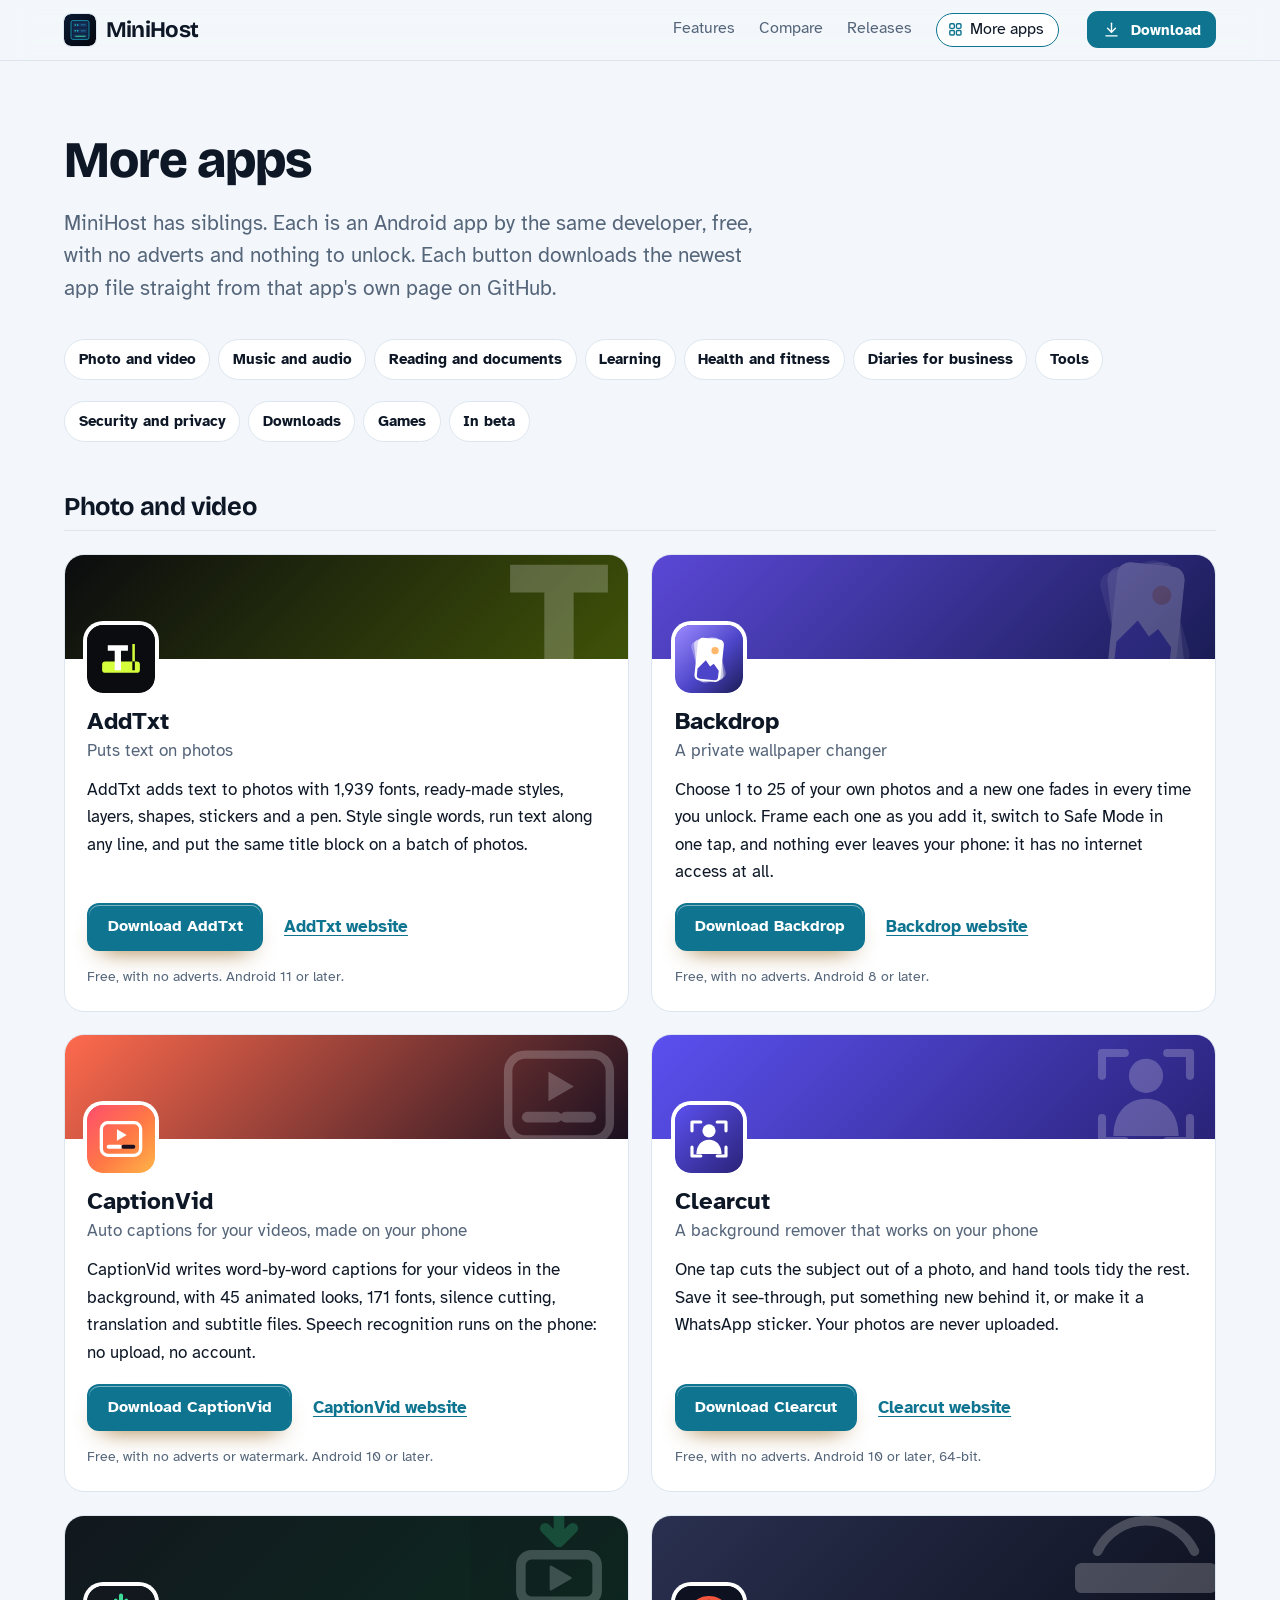
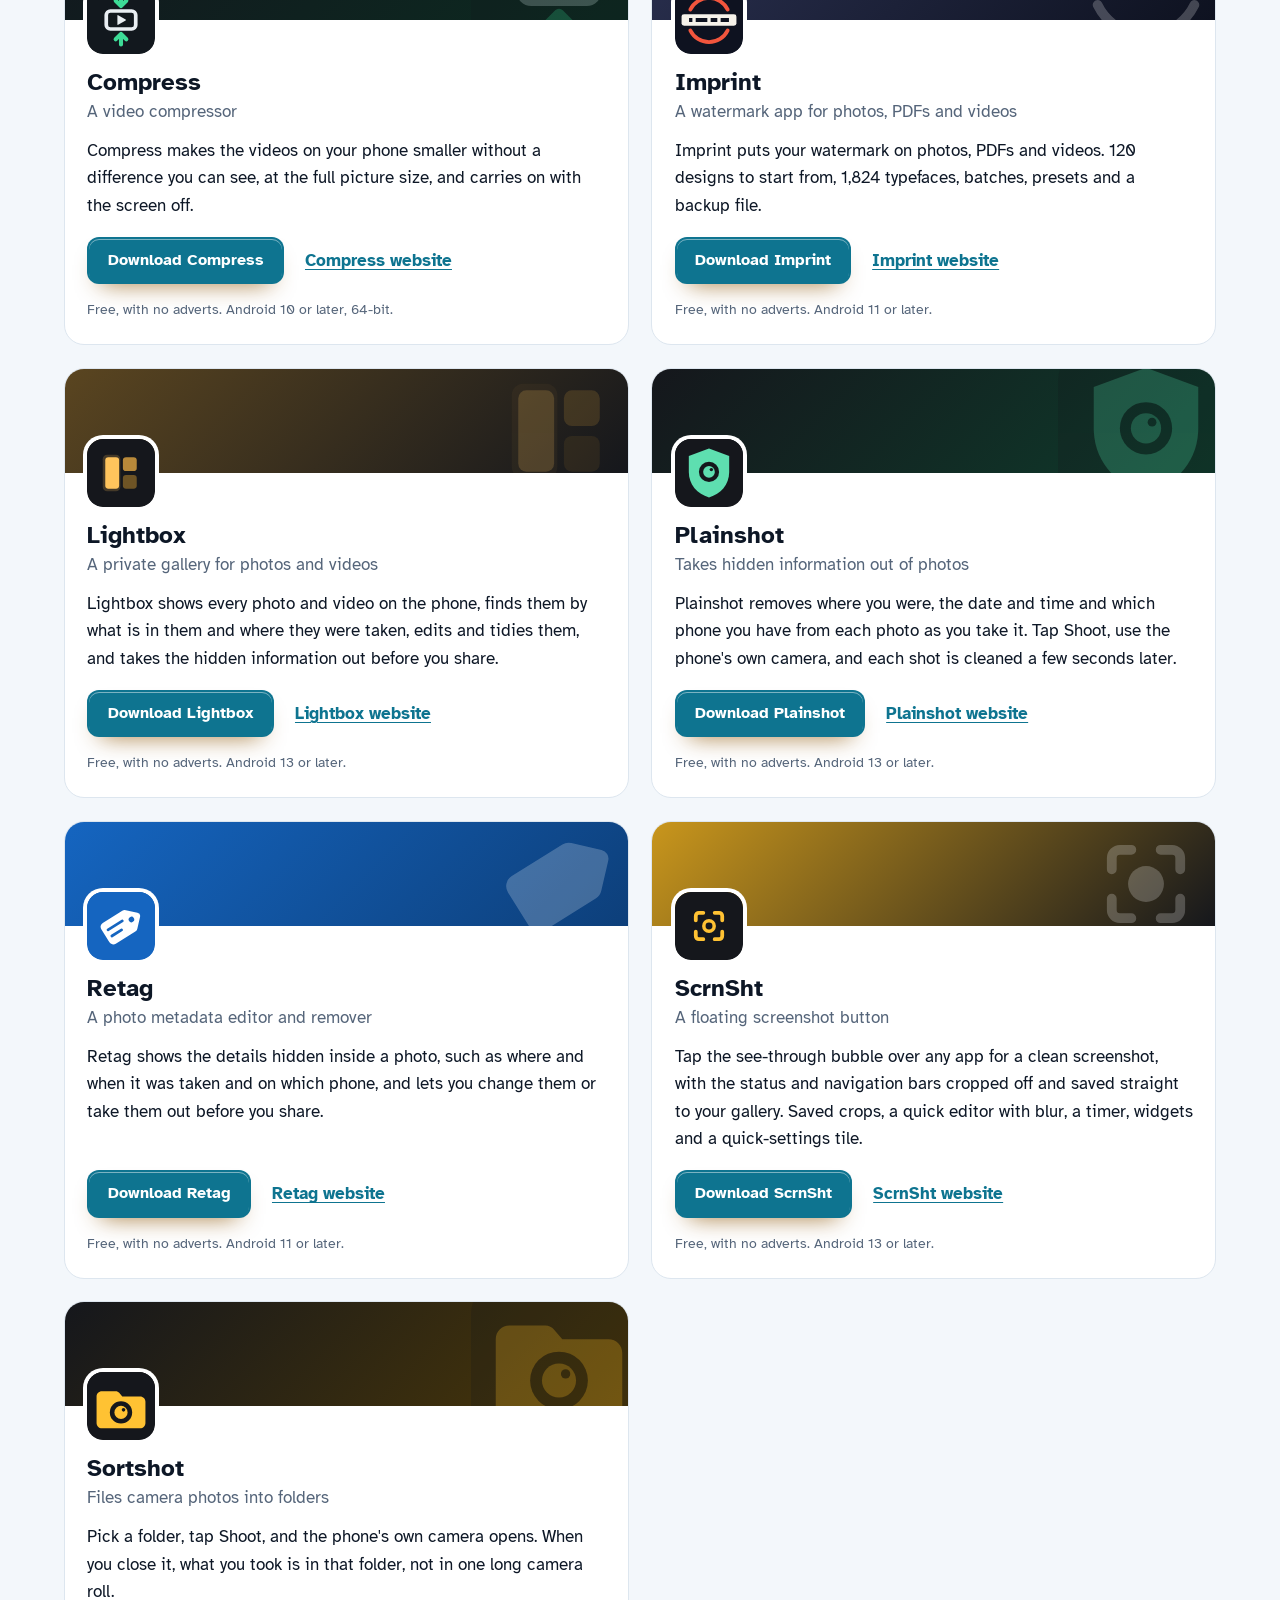
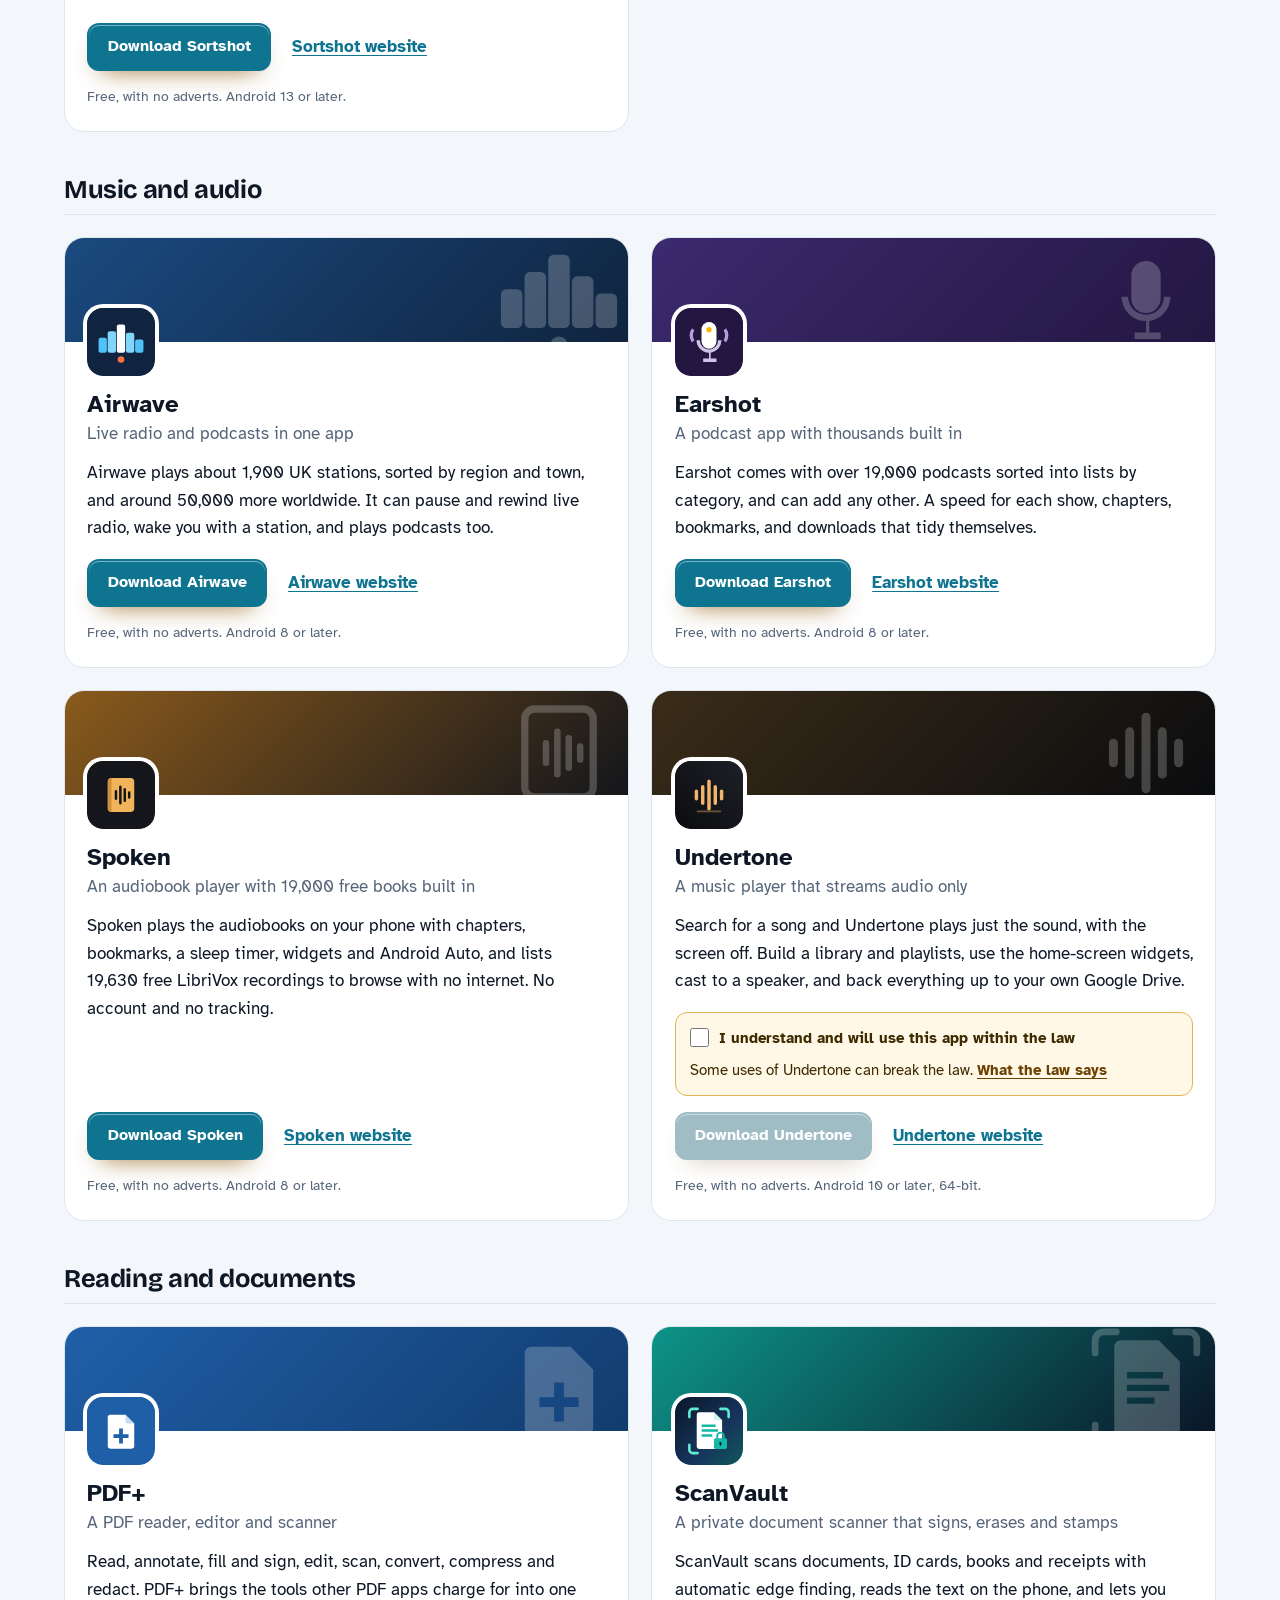
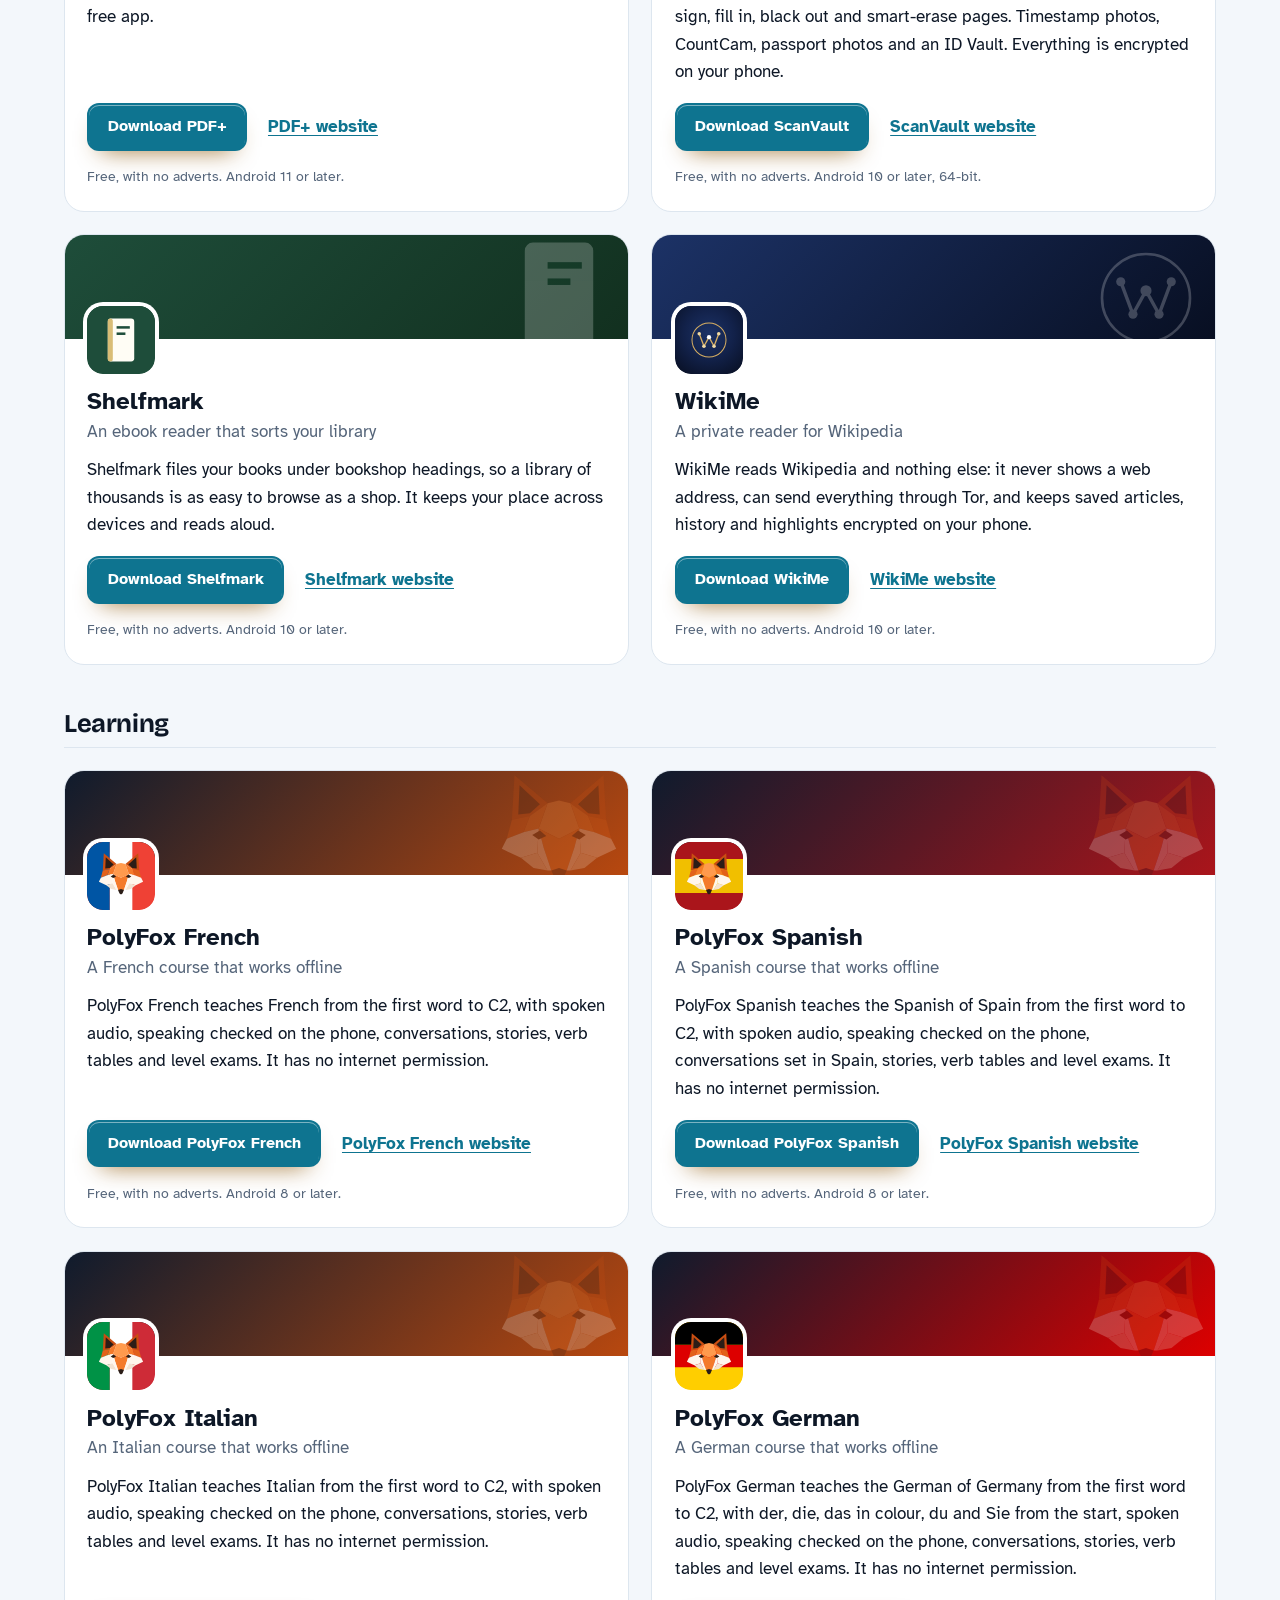
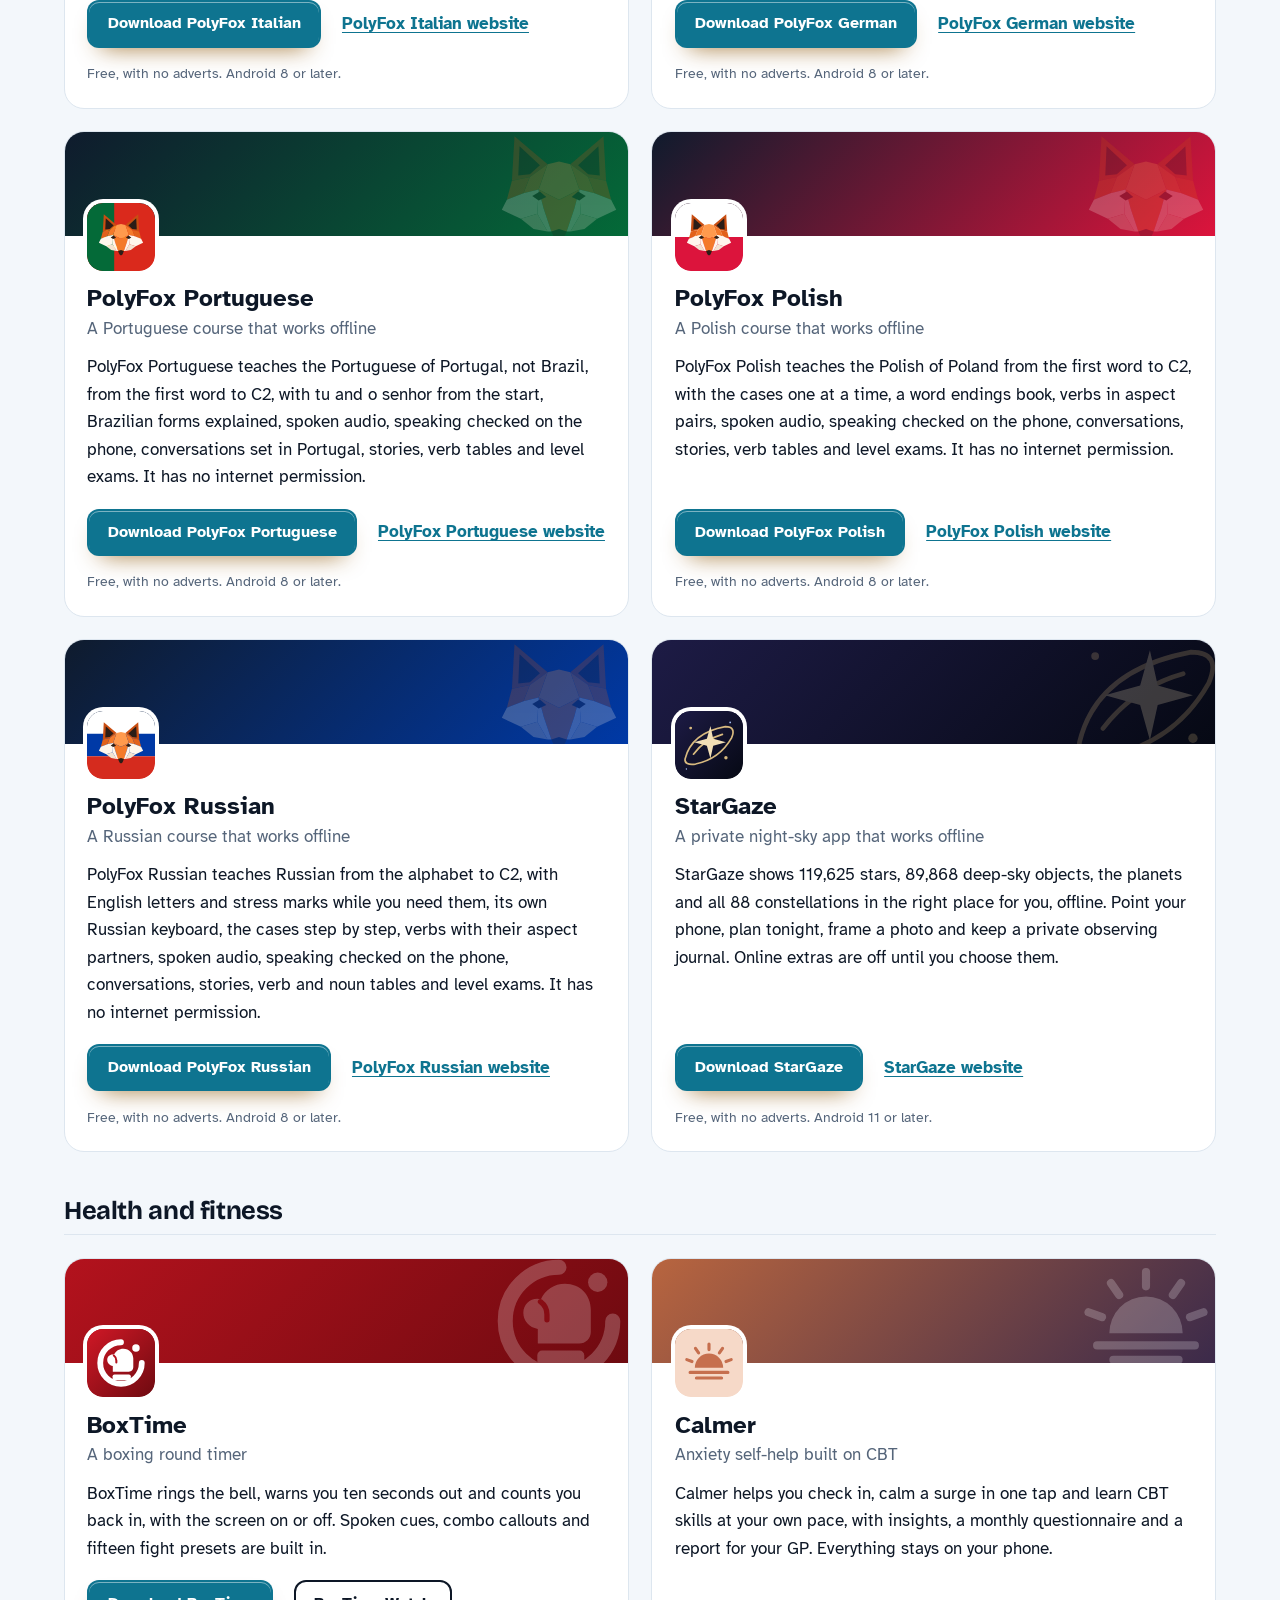
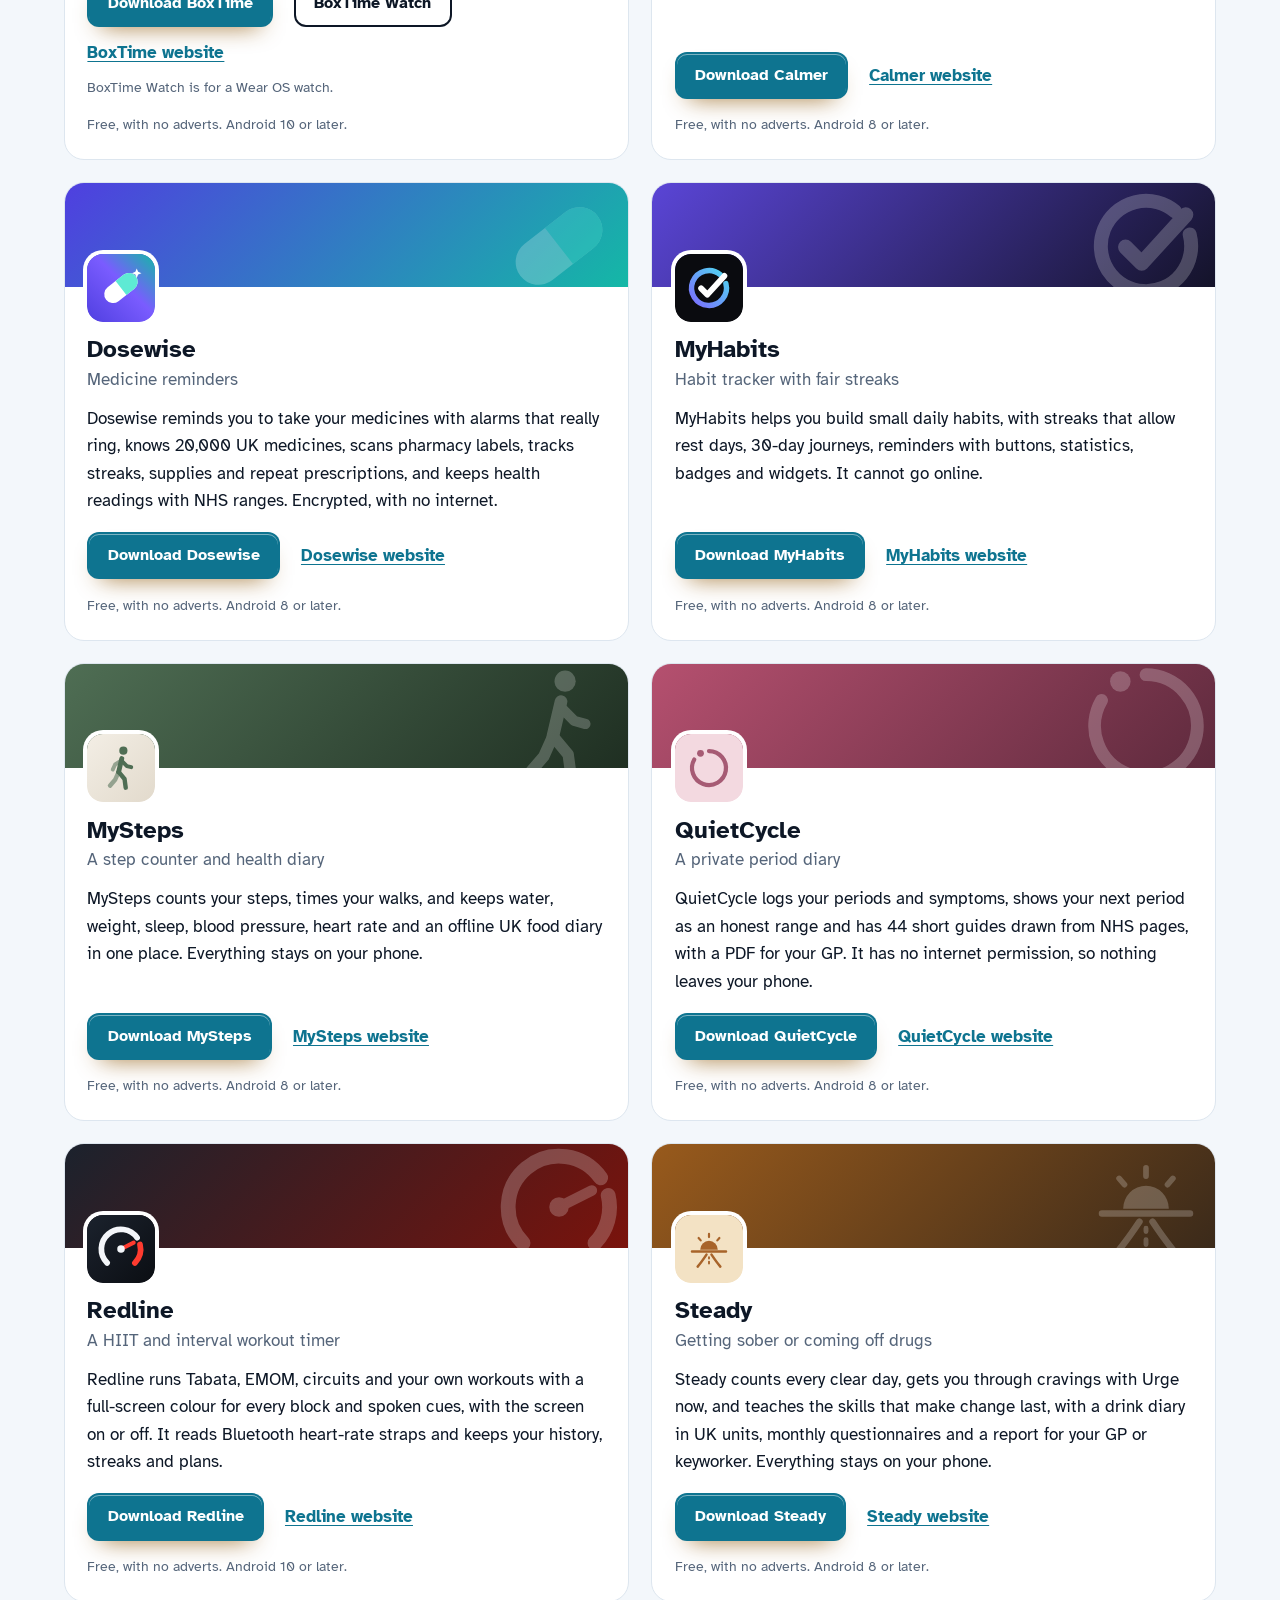
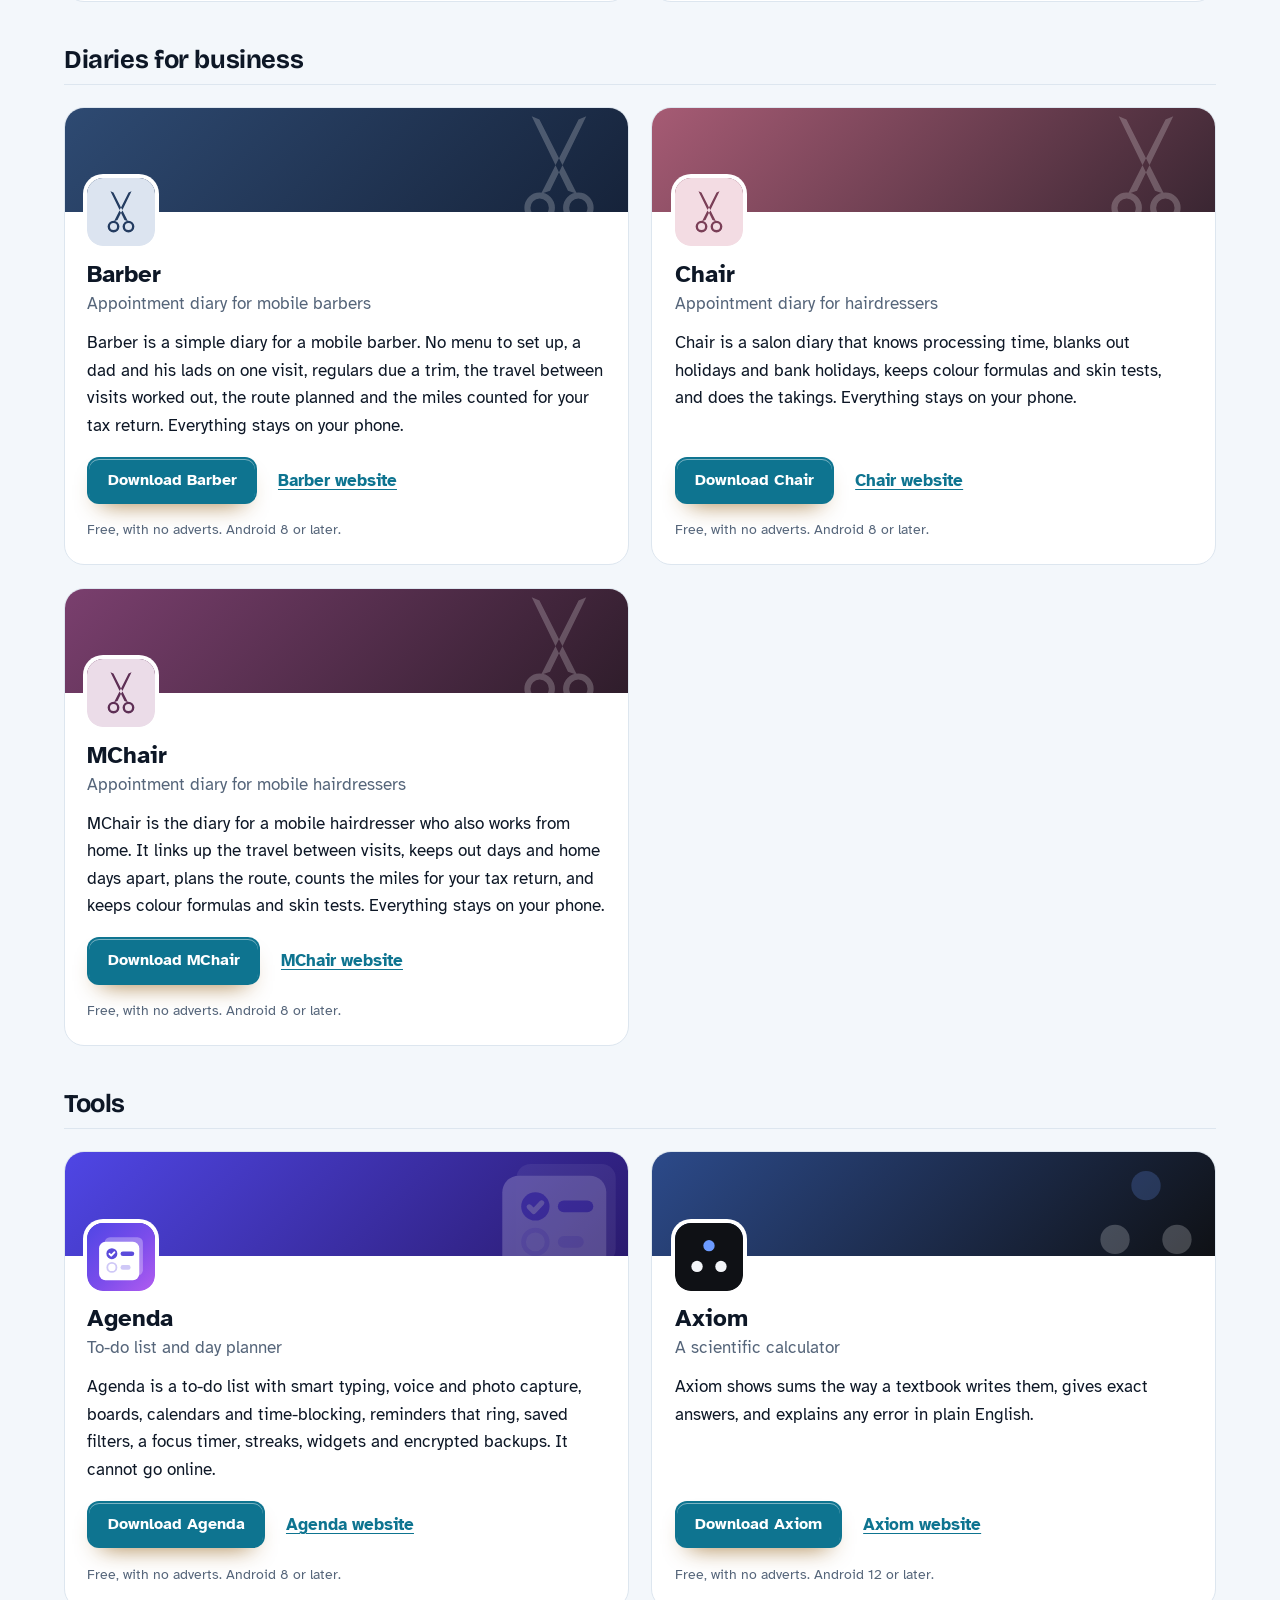
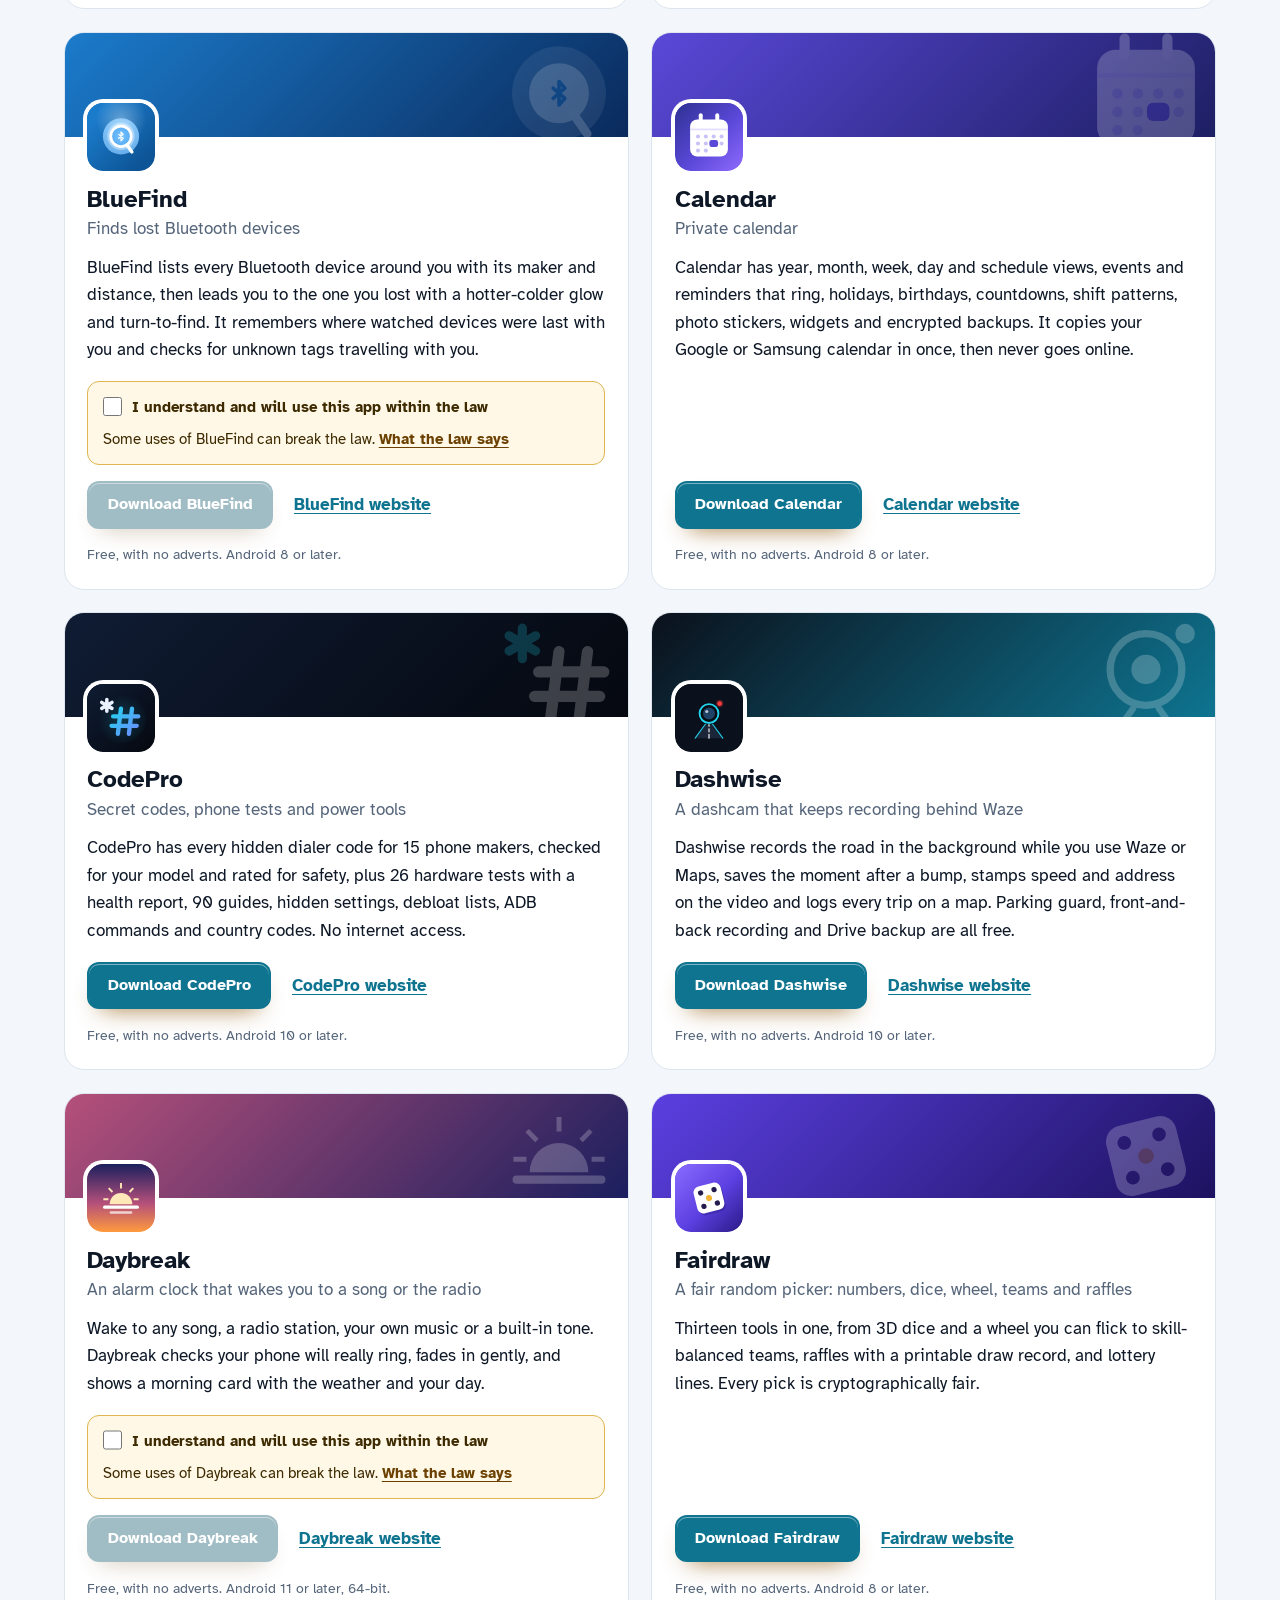
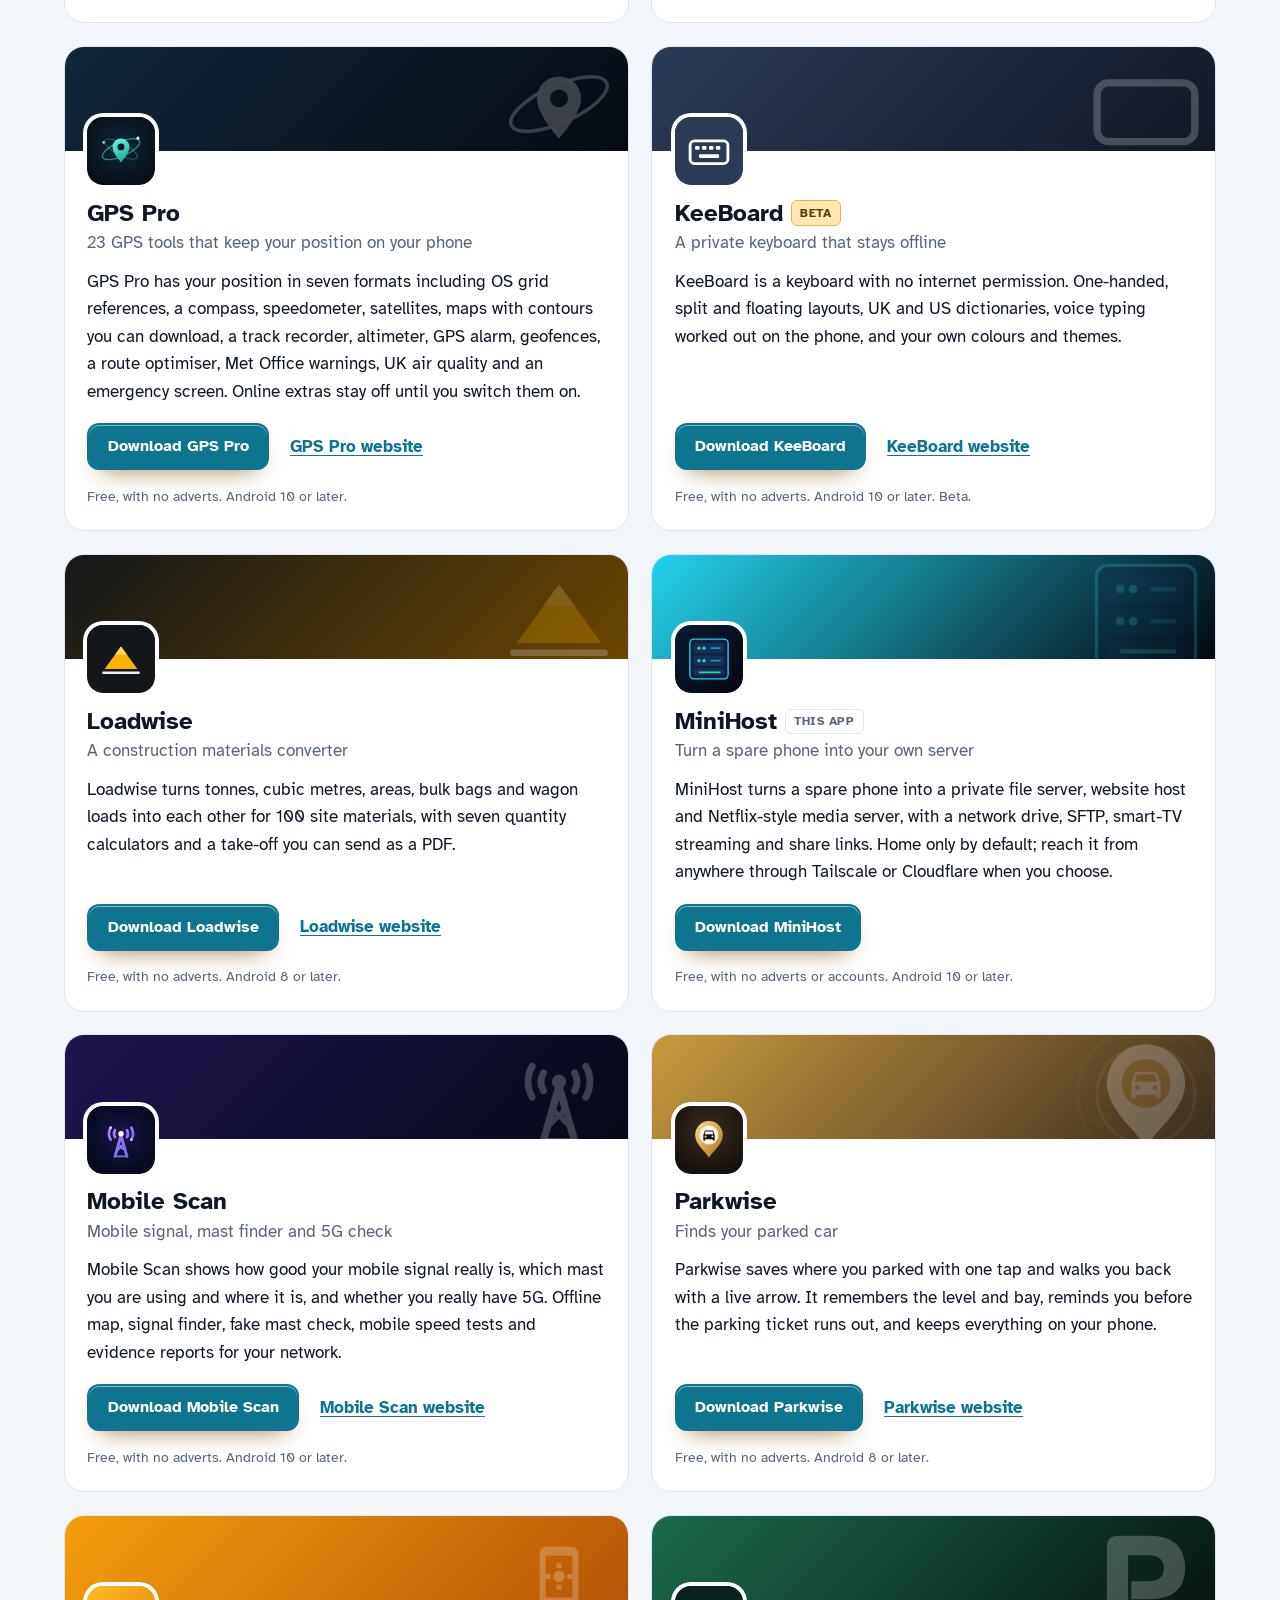
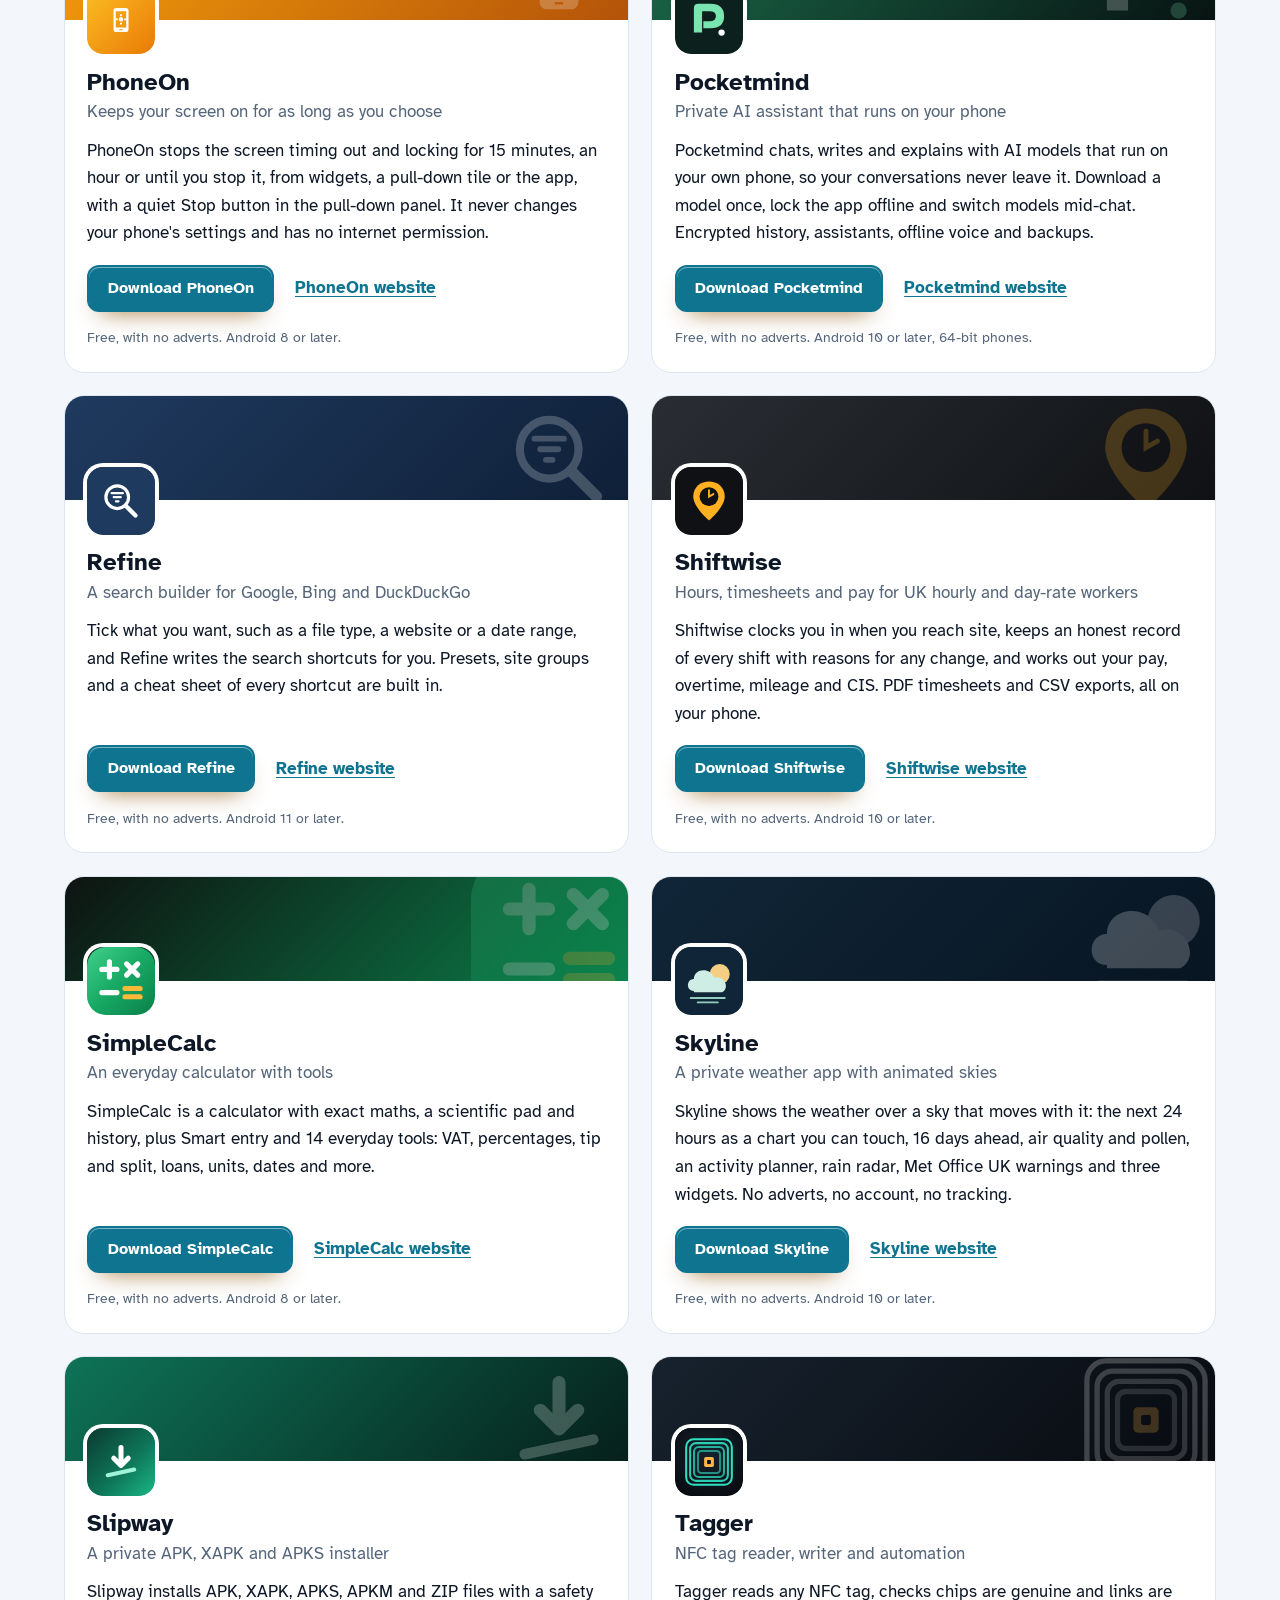
==== commit 50d62057: "More apps: add Slipway" ====
--- a/more-apps.html
+++ b/more-apps.html
@@ -4,7 +4,7 @@
 <meta charset="utf-8">
 <meta name="viewport" content="width=device-width, initial-scale=1">
 <title>More free Android apps from the maker of MiniHost</title>
-<meta name="description" content="All 94 free Android apps from the maker of MiniHost, in one list by category, each with its download and a link to its website.">
+<meta name="description" content="All 96 free Android apps from the maker of MiniHost, in one list by category, each with its download and a link to its website.">
 <meta name="author" content="Jonathan Jackson">
 <link rel="canonical" href="https://customgpter.github.io/minihost/more-apps.html">
 <meta name="theme-color" content="#f3f7fb" media="(prefers-color-scheme: light)">
@@ -12,7 +12,7 @@
 <meta property="og:type" content="website">
 <meta property="og:site_name" content="MiniHost">
 <meta property="og:title" content="More free Android apps from the maker of MiniHost">
-<meta property="og:description" content="All 94 free Android apps from the maker of MiniHost, in one list by category, each with its download and a link to its website.">
+<meta property="og:description" content="All 96 free Android apps from the maker of MiniHost, in one list by category, each with its download and a link to its website.">
 <meta property="og:url" content="https://customgpter.github.io/minihost/more-apps.html">
 <meta property="og:image" content="https://customgpter.github.io/minihost/assets/og.png">
 <meta property="og:image:width" content="1200">
@@ -26,7 +26,7 @@
 <link rel="preload" href="./assets/fonts/atkinson-hyperlegible-latin-400-normal.woff2" as="font" type="font/woff2" crossorigin>
 <link rel="stylesheet" href="./assets/site.css?v=1">
 <link rel="stylesheet" href="./assets/house.css?v=1">
-<script type="application/ld+json">{"@context":"https://schema.org","@type":"ItemList","name":"Apps from the maker of MiniHost","url":"https://customgpter.github.io/minihost/more-apps.html","itemListElement":[{"@type":"ListItem","position":1,"name":"AddTxt","url":"https://customgpter.github.io/addtxt/"},{"@type":"ListItem","position":2,"name":"Backdrop","url":"https://customgpter.github.io/backdrop/"},{"@type":"ListItem","position":3,"name":"CaptionVid","url":"https://customgpter.github.io/captionvid/"},{"@type":"ListItem","position":4,"name":"Clearcut","url":"https://customgpter.github.io/clearcut/"},{"@type":"ListItem","position":5,"name":"Compress","url":"https://customgpter.github.io/compress/"},{"@type":"ListItem","position":6,"name":"Imprint","url":"https://customgpter.github.io/imprint/"},{"@type":"ListItem","position":7,"name":"Lightbox","url":"https://customgpter.github.io/lightbox/"},{"@type":"ListItem","position":8,"name":"Plainshot","url":"https://customgpter.github.io/plainshot/"},{"@type":"ListItem","position":9,"name":"Retag","url":"https://customgpter.github.io/retag/"},{"@type":"ListItem","position":10,"name":"ScrnSht","url":"https://customgpter.github.io/scrnsht/"},{"@type":"ListItem","position":11,"name":"Sortshot","url":"https://customgpter.github.io/sortshot/"},{"@type":"ListItem","position":12,"name":"Airwave","url":"https://customgpter.github.io/airwave/"},{"@type":"ListItem","position":13,"name":"Earshot","url":"https://customgpter.github.io/earshot/"},{"@type":"ListItem","position":14,"name":"Spoken","url":"https://customgpter.github.io/spoken/"},{"@type":"ListItem","position":15,"name":"Undertone","url":"https://customgpter.github.io/undertone/"},{"@type":"ListItem","position":16,"name":"PDF+","url":"https://customgpter.github.io/pdfplus/"},{"@type":"ListItem","position":17,"name":"ScanVault","url":"https://customgpter.github.io/scanvault/"},{"@type":"ListItem","position":18,"name":"Shelfmark","url":"https://customgpter.github.io/shelfmark/"},{"@type":"ListItem","position":19,"name":"WikiMe","url":"https://customgpter.github.io/wikime/"},{"@type":"ListItem","position":20,"name":"PolyFox French","url":"https://customgpter.github.io/polyfox/"},{"@type":"ListItem","position":21,"name":"PolyFox Spanish","url":"https://customgpter.github.io/polyfox-spanish/"},{"@type":"ListItem","position":22,"name":"PolyFox Italian","url":"https://customgpter.github.io/polyfox-italian/"},{"@type":"ListItem","position":23,"name":"PolyFox German","url":"https://customgpter.github.io/polyfox-german/"},{"@type":"ListItem","position":24,"name":"PolyFox Portuguese","url":"https://customgpter.github.io/polyfox-portuguese/"},{"@type":"ListItem","position":25,"name":"PolyFox Polish","url":"https://customgpter.github.io/polyfox-polish/"},{"@type":"ListItem","position":26,"name":"PolyFox Russian","url":"https://customgpter.github.io/polyfox-russian/"},{"@type":"ListItem","position":27,"name":"StarGaze","url":"https://customgpter.github.io/stargaze/"},{"@type":"ListItem","position":28,"name":"BoxTime","url":"https://customgpter.github.io/boxtime/"},{"@type":"ListItem","position":29,"name":"Calmer","url":"https://customgpter.github.io/calmer/"},{"@type":"ListItem","position":30,"name":"Dosewise","url":"https://customgpter.github.io/dosewise/"},{"@type":"ListItem","position":31,"name":"MyHabits","url":"https://customgpter.github.io/myhabits/"},{"@type":"ListItem","position":32,"name":"MySteps","url":"https://customgpter.github.io/mysteps/"},{"@type":"ListItem","position":33,"name":"QuietCycle","url":"https://customgpter.github.io/quietcycle/"},{"@type":"ListItem","position":34,"name":"Redline","url":"https://customgpter.github.io/redline/"},{"@type":"ListItem","position":35,"name":"Steady","url":"https://customgpter.github.io/steady/"},{"@type":"ListItem","position":36,"name":"Barber","url":"https://customgpter.github.io/barber/"},{"@type":"ListItem","position":37,"name":"Chair","url":"https://customgpter.github.io/chair/"},{"@type":"ListItem","position":38,"name":"MChair","url":"https://customgpter.github.io/mchair/"},{"@type":"ListItem","position":39,"name":"Agenda","url":"https://customgpter.github.io/agenda/"},{"@type":"ListItem","position":40,"name":"Axiom","url":"https://customgpter.github.io/axiom/"},{"@type":"ListItem","position":41,"name":"BlueFind","url":"https://customgpter.github.io/bluefind/"},{"@type":"ListItem","position":42,"name":"Calendar","url":"https://customgpter.github.io/calendar/"},{"@type":"ListItem","position":43,"name":"CodePro","url":"https://customgpter.github.io/codepro/"},{"@type":"ListItem","position":44,"name":"Dashwise","url":"https://customgpter.github.io/dashwise/"},{"@type":"ListItem","position":45,"name":"Daybreak","url":"https://customgpter.github.io/daybreak/"},{"@type":"ListItem","position":46,"name":"Fairdraw","url":"https://customgpter.github.io/fairdraw/"},{"@type":"ListItem","position":47,"name":"GPS Pro","url":"https://customgpter.github.io/gpspro/"},{"@type":"ListItem","position":48,"name":"KeeBoard","url":"https://customgpter.github.io/keeboard/"},{"@type":"ListItem","position":49,"name":"Loadwise","url":"https://customgpter.github.io/loadwise/"},{"@type":"ListItem","position":50,"name":"MiniHost","url":"https://customgpter.github.io/minihost/"},{"@type":"ListItem","position":51,"name":"Mobile Scan","url":"https://customgpter.github.io/mobilescan/"},{"@type":"ListItem","position":52,"name":"Parkwise","url":"https://customgpter.github.io/parkwise/"},{"@type":"ListItem","position":53,"name":"PhoneOn","url":"https://customgpter.github.io/phoneon/"},{"@type":"ListItem","position":54,"name":"Pocketmind","url":"https://customgpter.github.io/pocketmind/"},{"@type":"ListItem","position":55,"name":"Refine","url":"https://customgpter.github.io/refine/"},{"@type":"ListItem","position":56,"name":"Shiftwise","url":"https://customgpter.github.io/shiftwise/"},{"@type":"ListItem","position":57,"name":"SimpleCalc","url":"https://customgpter.github.io/simplecalc/"},{"@type":"ListItem","position":58,"name":"Skyline","url":"https://customgpter.github.io/skyline/"},{"@type":"ListItem","position":59,"name":"Tagger","url":"https://customgpter.github.io/tagger/"},{"@type":"ListItem","position":60,"name":"TotalClean","url":"https://customgpter.github.io/totalclean/"},{"@type":"ListItem","position":61,"name":"TVLink","url":"https://customgpter.github.io/tvlink/"},{"@type":"ListItem","position":62,"name":"Unbox","url":"https://customgpter.github.io/unbox/"},{"@type":"ListItem","position":63,"name":"WhatsKeep","url":"https://customgpter.github.io/whatskeep/"},{"@type":"ListItem","position":64,"name":"WiFi Scan","url":"https://customgpter.github.io/wifiscan/"},{"@type":"ListItem","position":65,"name":"Auditly","url":"https://customgpter.github.io/auditly/"},{"@type":"ListItem","position":66,"name":"Backchannel","url":"https://customgpter.github.io/backchannel/"},{"@type":"ListItem","position":67,"name":"ENotes","url":"https://customgpter.github.io/enotes/"},{"@type":"ListItem","position":68,"name":"FindMe","url":"https://customgpter.github.io/findme/"},{"@type":"ListItem","position":69,"name":"iLock","url":"https://customgpter.github.io/ilock/"},{"@type":"ListItem","position":70,"name":"ImSafe","url":"https://customgpter.github.io/imsafe/"},{"@type":"ListItem","position":71,"name":"IShred","url":"https://customgpter.github.io/ishred/"},{"@type":"ListItem","position":72,"name":"LockBox","url":"https://customgpter.github.io/lockbox/"},{"@type":"ListItem","position":73,"name":"PassVault","url":"https://customgpter.github.io/passvault/"},{"@type":"ListItem","position":74,"name":"SpyFind","url":"https://customgpter.github.io/spyfind/"},{"@type":"ListItem","position":75,"name":"TextWipe","url":"https://customgpter.github.io/textwipe/"},{"@type":"ListItem","position":76,"name":"Tracewire","url":"https://customgpter.github.io/tracewire/"},{"@type":"ListItem","position":77,"name":"Vigil","url":"https://customgpter.github.io/vigil/"},{"@type":"ListItem","position":78,"name":"Grab","url":"https://customgpter.github.io/grab/"},{"@type":"ListItem","position":79,"name":"Swarm","url":"https://customgpter.github.io/swarm/"},{"@type":"ListItem","position":80,"name":"Plane Games","url":"https://customgpter.github.io/plane-games/"},{"@type":"ListItem","position":81,"name":"Ninefold","url":"https://customgpter.github.io/ninefold/"},{"@type":"ListItem","position":82,"name":"Cubewise","url":"https://customgpter.github.io/cubewise/"},{"@type":"ListItem","position":83,"name":"Tilewise","url":"https://customgpter.github.io/tilewise/"},{"@type":"ListItem","position":84,"name":"Letterwise","url":"https://customgpter.github.io/letterwise/"},{"@type":"ListItem","position":85,"name":"Kingside","url":"https://customgpter.github.io/kingside/"},{"@type":"ListItem","position":86,"name":"Deckhand","url":"https://customgpter.github.io/deckhand/"},{"@type":"ListItem","position":87,"name":"SNESForge","url":"https://customgpter.github.io/snesforge/"},{"@type":"ListItem","position":88,"name":"Fame Boy","url":"https://customgpter.github.io/fameboy/"},{"@type":"ListItem","position":89,"name":"PSPPro","url":"https://customgpter.github.io/psppro/"},{"@type":"ListItem","position":90,"name":"QVR","url":"https://customgpter.github.io/qvr/"},{"@type":"ListItem","position":91,"name":"QVR Watch","url":"https://customgpter.github.io/qvr-watch/"},{"@type":"ListItem","position":92,"name":"QVRLite","url":"https://customgpter.github.io/qvrlite/"},{"@type":"ListItem","position":93,"name":"Onionz","url":"https://customgpter.github.io/onionz/"},{"@type":"ListItem","position":94,"name":"OnionzWeb","url":"https://customgpter.github.io/onionzweb/"}]}</script>
+<script type="application/ld+json">{"@context":"https://schema.org","@type":"ItemList","name":"Apps from the maker of MiniHost","url":"https://customgpter.github.io/minihost/more-apps.html","itemListElement":[{"@type":"ListItem","position":1,"name":"AddTxt","url":"https://customgpter.github.io/addtxt/"},{"@type":"ListItem","position":2,"name":"Backdrop","url":"https://customgpter.github.io/backdrop/"},{"@type":"ListItem","position":3,"name":"CaptionVid","url":"https://customgpter.github.io/captionvid/"},{"@type":"ListItem","position":4,"name":"Clearcut","url":"https://customgpter.github.io/clearcut/"},{"@type":"ListItem","position":5,"name":"Compress","url":"https://customgpter.github.io/compress/"},{"@type":"ListItem","position":6,"name":"Imprint","url":"https://customgpter.github.io/imprint/"},{"@type":"ListItem","position":7,"name":"Lightbox","url":"https://customgpter.github.io/lightbox/"},{"@type":"ListItem","position":8,"name":"Plainshot","url":"https://customgpter.github.io/plainshot/"},{"@type":"ListItem","position":9,"name":"Retag","url":"https://customgpter.github.io/retag/"},{"@type":"ListItem","position":10,"name":"ScrnSht","url":"https://customgpter.github.io/scrnsht/"},{"@type":"ListItem","position":11,"name":"Sortshot","url":"https://customgpter.github.io/sortshot/"},{"@type":"ListItem","position":12,"name":"Airwave","url":"https://customgpter.github.io/airwave/"},{"@type":"ListItem","position":13,"name":"Earshot","url":"https://customgpter.github.io/earshot/"},{"@type":"ListItem","position":14,"name":"Spoken","url":"https://customgpter.github.io/spoken/"},{"@type":"ListItem","position":15,"name":"Undertone","url":"https://customgpter.github.io/undertone/"},{"@type":"ListItem","position":16,"name":"PDF+","url":"https://customgpter.github.io/pdfplus/"},{"@type":"ListItem","position":17,"name":"ScanVault","url":"https://customgpter.github.io/scanvault/"},{"@type":"ListItem","position":18,"name":"Shelfmark","url":"https://customgpter.github.io/shelfmark/"},{"@type":"ListItem","position":19,"name":"WikiMe","url":"https://customgpter.github.io/wikime/"},{"@type":"ListItem","position":20,"name":"PolyFox French","url":"https://customgpter.github.io/polyfox/"},{"@type":"ListItem","position":21,"name":"PolyFox Spanish","url":"https://customgpter.github.io/polyfox-spanish/"},{"@type":"ListItem","position":22,"name":"PolyFox Italian","url":"https://customgpter.github.io/polyfox-italian/"},{"@type":"ListItem","position":23,"name":"PolyFox German","url":"https://customgpter.github.io/polyfox-german/"},{"@type":"ListItem","position":24,"name":"PolyFox Portuguese","url":"https://customgpter.github.io/polyfox-portuguese/"},{"@type":"ListItem","position":25,"name":"PolyFox Polish","url":"https://customgpter.github.io/polyfox-polish/"},{"@type":"ListItem","position":26,"name":"PolyFox Russian","url":"https://customgpter.github.io/polyfox-russian/"},{"@type":"ListItem","position":27,"name":"StarGaze","url":"https://customgpter.github.io/stargaze/"},{"@type":"ListItem","position":28,"name":"BoxTime","url":"https://customgpter.github.io/boxtime/"},{"@type":"ListItem","position":29,"name":"Calmer","url":"https://customgpter.github.io/calmer/"},{"@type":"ListItem","position":30,"name":"Dosewise","url":"https://customgpter.github.io/dosewise/"},{"@type":"ListItem","position":31,"name":"MyHabits","url":"https://customgpter.github.io/myhabits/"},{"@type":"ListItem","position":32,"name":"MySteps","url":"https://customgpter.github.io/mysteps/"},{"@type":"ListItem","position":33,"name":"QuietCycle","url":"https://customgpter.github.io/quietcycle/"},{"@type":"ListItem","position":34,"name":"Redline","url":"https://customgpter.github.io/redline/"},{"@type":"ListItem","position":35,"name":"Steady","url":"https://customgpter.github.io/steady/"},{"@type":"ListItem","position":36,"name":"Barber","url":"https://customgpter.github.io/barber/"},{"@type":"ListItem","position":37,"name":"Chair","url":"https://customgpter.github.io/chair/"},{"@type":"ListItem","position":38,"name":"MChair","url":"https://customgpter.github.io/mchair/"},{"@type":"ListItem","position":39,"name":"Agenda","url":"https://customgpter.github.io/agenda/"},{"@type":"ListItem","position":40,"name":"Axiom","url":"https://customgpter.github.io/axiom/"},{"@type":"ListItem","position":41,"name":"BlueFind","url":"https://customgpter.github.io/bluefind/"},{"@type":"ListItem","position":42,"name":"Calendar","url":"https://customgpter.github.io/calendar/"},{"@type":"ListItem","position":43,"name":"CodePro","url":"https://customgpter.github.io/codepro/"},{"@type":"ListItem","position":44,"name":"Dashwise","url":"https://customgpter.github.io/dashwise/"},{"@type":"ListItem","position":45,"name":"Daybreak","url":"https://customgpter.github.io/daybreak/"},{"@type":"ListItem","position":46,"name":"Fairdraw","url":"https://customgpter.github.io/fairdraw/"},{"@type":"ListItem","position":47,"name":"GPS Pro","url":"https://customgpter.github.io/gpspro/"},{"@type":"ListItem","position":48,"name":"KeeBoard","url":"https://customgpter.github.io/keeboard/"},{"@type":"ListItem","position":49,"name":"Loadwise","url":"https://customgpter.github.io/loadwise/"},{"@type":"ListItem","position":50,"name":"MiniHost","url":"https://customgpter.github.io/minihost/"},{"@type":"ListItem","position":51,"name":"Mobile Scan","url":"https://customgpter.github.io/mobilescan/"},{"@type":"ListItem","position":52,"name":"Parkwise","url":"https://customgpter.github.io/parkwise/"},{"@type":"ListItem","position":53,"name":"PhoneOn","url":"https://customgpter.github.io/phoneon/"},{"@type":"ListItem","position":54,"name":"Pocketmind","url":"https://customgpter.github.io/pocketmind/"},{"@type":"ListItem","position":55,"name":"Refine","url":"https://customgpter.github.io/refine/"},{"@type":"ListItem","position":56,"name":"Shiftwise","url":"https://customgpter.github.io/shiftwise/"},{"@type":"ListItem","position":57,"name":"SimpleCalc","url":"https://customgpter.github.io/simplecalc/"},{"@type":"ListItem","position":58,"name":"Skyline","url":"https://customgpter.github.io/skyline/"},{"@type":"ListItem","position":59,"name":"Slipway","url":"https://customgpter.github.io/slipway/"},{"@type":"ListItem","position":60,"name":"Tagger","url":"https://customgpter.github.io/tagger/"},{"@type":"ListItem","position":61,"name":"TotalClean","url":"https://customgpter.github.io/totalclean/"},{"@type":"ListItem","position":62,"name":"TVLink","url":"https://customgpter.github.io/tvlink/"},{"@type":"ListItem","position":63,"name":"Unbox","url":"https://customgpter.github.io/unbox/"},{"@type":"ListItem","position":64,"name":"WhatsKeep","url":"https://customgpter.github.io/whatskeep/"},{"@type":"ListItem","position":65,"name":"WiFi Scan","url":"https://customgpter.github.io/wifiscan/"},{"@type":"ListItem","position":66,"name":"Auditly","url":"https://customgpter.github.io/auditly/"},{"@type":"ListItem","position":67,"name":"Backchannel","url":"https://customgpter.github.io/backchannel/"},{"@type":"ListItem","position":68,"name":"ENotes","url":"https://customgpter.github.io/enotes/"},{"@type":"ListItem","position":69,"name":"FindMe","url":"https://customgpter.github.io/findme/"},{"@type":"ListItem","position":70,"name":"iLock","url":"https://customgpter.github.io/ilock/"},{"@type":"ListItem","position":71,"name":"ImSafe","url":"https://customgpter.github.io/imsafe/"},{"@type":"ListItem","position":72,"name":"IShred","url":"https://customgpter.github.io/ishred/"},{"@type":"ListItem","position":73,"name":"LockBox","url":"https://customgpter.github.io/lockbox/"},{"@type":"ListItem","position":74,"name":"PassVault","url":"https://customgpter.github.io/passvault/"},{"@type":"ListItem","position":75,"name":"SpyFind","url":"https://customgpter.github.io/spyfind/"},{"@type":"ListItem","position":76,"name":"TextWipe","url":"https://customgpter.github.io/textwipe/"},{"@type":"ListItem","position":77,"name":"Tracewire","url":"https://customgpter.github.io/tracewire/"},{"@type":"ListItem","position":78,"name":"Vigil","url":"https://customgpter.github.io/vigil/"},{"@type":"ListItem","position":79,"name":"Grab","url":"https://customgpter.github.io/grab/"},{"@type":"ListItem","position":80,"name":"Swarm","url":"https://customgpter.github.io/swarm/"},{"@type":"ListItem","position":81,"name":"Plane Games","url":"https://customgpter.github.io/plane-games/"},{"@type":"ListItem","position":82,"name":"Ninefold","url":"https://customgpter.github.io/ninefold/"},{"@type":"ListItem","position":83,"name":"Cubewise","url":"https://customgpter.github.io/cubewise/"},{"@type":"ListItem","position":84,"name":"Tilewise","url":"https://customgpter.github.io/tilewise/"},{"@type":"ListItem","position":85,"name":"Letterwise","url":"https://customgpter.github.io/letterwise/"},{"@type":"ListItem","position":86,"name":"Kingside","url":"https://customgpter.github.io/kingside/"},{"@type":"ListItem","position":87,"name":"Deckhand","url":"https://customgpter.github.io/deckhand/"},{"@type":"ListItem","position":88,"name":"SNESForge","url":"https://customgpter.github.io/snesforge/"},{"@type":"ListItem","position":89,"name":"Fame Boy","url":"https://customgpter.github.io/fameboy/"},{"@type":"ListItem","position":90,"name":"PSPPro","url":"https://customgpter.github.io/psppro/"},{"@type":"ListItem","position":91,"name":"MegaGen","url":"https://customgpter.github.io/megagen/"},{"@type":"ListItem","position":92,"name":"QVR","url":"https://customgpter.github.io/qvr/"},{"@type":"ListItem","position":93,"name":"QVR Watch","url":"https://customgpter.github.io/qvr-watch/"},{"@type":"ListItem","position":94,"name":"QVRLite","url":"https://customgpter.github.io/qvrlite/"},{"@type":"ListItem","position":95,"name":"Onionz","url":"https://customgpter.github.io/onionz/"},{"@type":"ListItem","position":96,"name":"OnionzWeb","url":"https://customgpter.github.io/onionzweb/"}]}</script>
 <link rel="stylesheet" href="./assets/apps-list.css?v=1">
 <script src="./assets/apps-list.js?v=1" defer></script>
 </head>
@@ -110,7 +110,7 @@
 <li class="mapp" style="--b:#2a2d33;--b2:#0f1114"><div class="mapp-cover" aria-hidden="true"><svg viewBox="0 0 108 108"><path d="M54 85C54 85 29 64 29 47C29 15 79 15 79 47C79 64 54 85 54 85Z" fill="#FFB020"/><circle cx="54" cy="47" r="15" fill="#0F1114"/><path d="M54 37V47L61 43" stroke="#FFB020" stroke-width="3" stroke-linecap="round" fill="none"/></svg></div><div class="mapp-body"><svg class="mapp-icon" viewBox="0 0 108 108" aria-hidden="true"><rect width="108" height="108" rx="24" fill="#0F1114"/><path d="M54 85C54 85 29 64 29 47C29 15 79 15 79 47C79 64 54 85 54 85Z" fill="#FFB020"/><circle cx="54" cy="47" r="15" fill="#0F1114"/><path d="M54 37V47L61 43" stroke="#FFB020" stroke-width="3" stroke-linecap="round" fill="none"/></svg><h3>Shiftwise</h3><p class="mapp-kind">Hours, timesheets and pay for UK hourly and day-rate workers</p><p class="mapp-say">Shiftwise clocks you in when you reach site, keeps an honest record of every shift with reasons for any change, and works out your pay, overtime, mileage and CIS. PDF timesheets and CSV exports, all on your phone.</p><p class="mapp-go"><a class="button" href="https://github.com/CustomGPTer/shiftwise/releases/latest/download/Shiftwise.apk">Download Shiftwise</a><a class="mapp-site" href="https://customgpter.github.io/shiftwise/">Shiftwise website</a></p><p class="mapp-needs">Free, with no adverts. Android 10 or later.</p></div></li>
 <li class="mapp" style="--b:#0e1311;--b2:#0b7f4a"><div class="mapp-cover" aria-hidden="true"><svg viewBox="0 0 108 108"><rect width="108" height="108" rx="30" fill="url(#scgc)"/><defs><linearGradient id="scgc" x1="0" y1="0" x2="1" y2="1"><stop offset="0" stop-color="#3fd18a"/><stop offset=".5" stop-color="#17a864"/><stop offset="1" stop-color="#0b7f4a"/></linearGradient></defs><g stroke-width="8.1" stroke-linecap="round" fill="none"><path stroke="#fff" d="M23.6 35.6h24M35.6 23.6v24M62.8 26.8l17.8 17.8M62.8 44.6l17.8-17.8M23.6 72.4h24"/><path stroke="#ffb938" d="M60.4 65.9h24M60.4 78.9h24"/></g></svg></div><div class="mapp-body"><svg class="mapp-icon" viewBox="0 0 108 108" aria-hidden="true"><rect width="108" height="108" rx="30" fill="url(#i-simplecalc-scgi)"/><defs><linearGradient id="i-simplecalc-scgi" x1="0" y1="0" x2="1" y2="1"><stop offset="0" stop-color="#3fd18a"/><stop offset=".5" stop-color="#17a864"/><stop offset="1" stop-color="#0b7f4a"/></linearGradient></defs><g stroke-width="8.1" stroke-linecap="round" fill="none"><path stroke="#fff" d="M23.6 35.6h24M35.6 23.6v24M62.8 26.8l17.8 17.8M62.8 44.6l17.8-17.8M23.6 72.4h24"/><path stroke="#ffb938" d="M60.4 65.9h24M60.4 78.9h24"/></g></svg><h3>SimpleCalc</h3><p class="mapp-kind">An everyday calculator with tools</p><p class="mapp-say">SimpleCalc is a calculator with exact maths, a scientific pad and history, plus Smart entry and 14 everyday tools: VAT, percentages, tip and split, loans, units, dates and more.</p><p class="mapp-go"><a class="button" href="https://github.com/CustomGPTer/simplecalc/releases/latest/download/SimpleCalc.apk">Download SimpleCalc</a><a class="mapp-site" href="https://customgpter.github.io/simplecalc/">SimpleCalc website</a></p><p class="mapp-needs">Free, with no adverts. Android 8 or later.</p></div></li>
 <li class="mapp" style="--b:#102638;--b2:#081522"><div class="mapp-cover" aria-hidden="true"><svg viewBox="0 0 108 108"><circle cx="71" cy="43" r="16" fill="#fff" fill-opacity=".85"/><path fill="#fff" d="M30,70C17,70 18,51 30,51C30,34 56,31 62,49C78,44 88,65 75,72L30,72Z"/><path d="M25,81L79,81M36,88L68,88" fill="none" stroke="#fff" stroke-width="3" stroke-linecap="round"/></svg></div><div class="mapp-body"><svg class="mapp-icon" viewBox="0 0 108 108" aria-hidden="true"><rect width="108" height="108" rx="24" fill="#102638"/><circle cx="71" cy="43" r="16" fill="#F4CE83"/><path fill="#CEEDE4" d="M30,70C17,70 18,51 30,51C30,34 56,31 62,49C78,44 88,65 75,72L30,72Z"/><path d="M25,81L79,81M36,88L68,88" fill="none" stroke="#92CDBE" stroke-width="3" stroke-linecap="round"/></svg><h3>Skyline</h3><p class="mapp-kind">A private weather app with animated skies</p><p class="mapp-say">Skyline shows the weather over a sky that moves with it: the next 24 hours as a chart you can touch, 16 days ahead, air quality and pollen, an activity planner, rain radar, Met Office UK warnings and three widgets. No adverts, no account, no tracking.</p><p class="mapp-go"><a class="button" href="https://github.com/CustomGPTer/skyline/releases/latest/download/Skyline.apk">Download Skyline</a><a class="mapp-site" href="https://customgpter.github.io/skyline/">Skyline website</a></p><p class="mapp-needs">Free, with no adverts. Android 10 or later.</p></div></li>
-<li class="mapp is-gated" style="--b:#17222e;--b2:#080b10"><div class="mapp-cover" aria-hidden="true"><svg viewBox="0 0 108 108"><g transform="translate(54 54) scale(1.25) translate(-54 -54)"><rect x="25" y="25" width="58" height="58" rx="9.5" fill="none" stroke="#fff" stroke-opacity="1" stroke-width="2.6"/><rect x="30" y="30" width="48" height="48" rx="7.6" fill="none" stroke="#fff" stroke-opacity=".9" stroke-width="2.6"/><rect x="35" y="35" width="38" height="38" rx="5.8" fill="none" stroke="#fff" stroke-opacity=".75" stroke-width="2.6"/><rect x="40" y="40" width="28" height="28" rx="4.2" fill="none" stroke="#fff" stroke-opacity=".6" stroke-width="2.6"/><rect x="47.8" y="47.8" width="12.4" height="12.4" rx="2.2" fill="#FFB547"/><rect x="51.6" y="51.6" width="4.8" height="4.8" rx="0.9" fill="#0B0F14"/></g></svg></div><div class="mapp-body"><svg class="mapp-icon" viewBox="0 0 108 108" aria-hidden="true"><defs><radialGradient id="i-tagger-tgg" cx="54" cy="40" r="80" gradientUnits="userSpaceOnUse"><stop offset="0" stop-color="#17222E"/><stop offset="1" stop-color="#080B10"/></radialGradient></defs><rect width="108" height="108" rx="24" fill="url(#i-tagger-tgg)"/><g transform="translate(54 54) scale(1.25) translate(-54 -54)"><rect x="25" y="25" width="58" height="58" rx="9.5" fill="none" stroke="#2DE1C2" stroke-opacity="1" stroke-width="2.6"/><rect x="30" y="30" width="48" height="48" rx="7.6" fill="none" stroke="#2DE1C2" stroke-opacity=".9" stroke-width="2.6"/><rect x="35" y="35" width="38" height="38" rx="5.8" fill="none" stroke="#2DE1C2" stroke-opacity=".75" stroke-width="2.6"/><rect x="40" y="40" width="28" height="28" rx="4.2" fill="none" stroke="#2DE1C2" stroke-opacity=".6" stroke-width="2.6"/><rect x="47.8" y="47.8" width="12.4" height="12.4" rx="2.2" fill="#FFB547"/><rect x="51.6" y="51.6" width="4.8" height="4.8" rx="0.9" fill="#0B0F14"/></g></svg><h3>Tagger</h3><p class="mapp-kind">NFC tag reader, writer and automation</p><p class="mapp-say">Tagger reads any NFC tag, checks chips are genuine and links are safe, writes 16 kinds of record, protects tags with passwords or encryption, and makes tags that run tasks on your phone. Every pro tool free, everything encrypted.</p><div class="mapp-law" data-gate><label><input type="checkbox"> I understand and will use this app within the law</label><p>Some uses of Tagger can break the law. <a href="https://customgpter.github.io/tagger/terms.html#law">What the law says</a></p><noscript><p>Turn on JavaScript to download, or use the <a href="https://customgpter.github.io/tagger/">Tagger website</a>.</p></noscript></div><p class="mapp-go"><a class="button" data-href="https://github.com/CustomGPTer/tagger/releases/latest/download/Tagger.apk" aria-disabled="true" role="link" tabindex="-1">Download Tagger</a><a class="mapp-site" href="https://customgpter.github.io/tagger/">Tagger website</a></p><p class="mapp-needs">Free, with no adverts. Android 10 or later, with NFC.</p></div></li>
+<li class="mapp is-gated" style="--b:#0e7357;--b2:#06201a"><div class="mapp-cover" aria-hidden="true"><svg viewBox="0 0 108 108"><path d="M33 75L75 66" stroke="#fff" stroke-width="6.5" stroke-linecap="round" fill="none"/><path d="M54 31L54 58" stroke="#fff" stroke-width="8" stroke-linecap="round" fill="none"/><path d="M42.5 48L54 59.5L65.5 48" stroke="#fff" stroke-width="8" stroke-linecap="round" stroke-linejoin="round" fill="none"/></svg></div><div class="mapp-body"><svg class="mapp-icon" viewBox="0 0 108 108" aria-hidden="true"><defs><linearGradient id="i-slipway-swbg" x1="0" y1="0" x2="1" y2="1"><stop offset="0" stop-color="#0a3a30"/><stop offset=".55" stop-color="#0e7357"/><stop offset="1" stop-color="#19b784"/></linearGradient></defs><rect width="108" height="108" rx="24" fill="url(#i-slipway-swbg)"/><path d="M33 75L75 66" stroke="#9ff3d6" stroke-width="6.5" stroke-linecap="round" fill="none"/><path d="M54 31L54 58" stroke="#fff" stroke-width="8" stroke-linecap="round" fill="none"/><path d="M42.5 48L54 59.5L65.5 48" stroke="#fff" stroke-width="8" stroke-linecap="round" stroke-linejoin="round" fill="none"/></svg><h3>Slipway</h3><p class="mapp-kind">A private APK, XAPK and APKS installer</p><p class="mapp-say">Slipway installs APK, XAPK, APKS, APKM and ZIP files with a safety report first: a red, amber or green verdict, permissions in plain English, signature and tracker checks. Revision-aware library, install queue and history. It has no internet access.</p><div class="mapp-law" data-gate><label><input type="checkbox"> I understand and will use this app within the law</label><p>Installing copies of apps you have no right to use can break copyright law. <a href="https://customgpter.github.io/slipway/terms.html#law">What the law says</a></p><noscript><p>Turn on JavaScript to download, or use the <a href="https://customgpter.github.io/slipway/">Slipway website</a>.</p></noscript></div><p class="mapp-go"><a class="button" data-href="https://github.com/CustomGPTer/slipway/releases/latest/download/Slipway.apk" aria-disabled="true" role="link" tabindex="-1">Download Slipway</a><a class="mapp-site" href="https://customgpter.github.io/slipway/">Slipway website</a></p><p class="mapp-needs">Free, with no adverts. Android 10 or later.</p></div></li><li class="mapp is-gated" style="--b:#17222e;--b2:#080b10"><div class="mapp-cover" aria-hidden="true"><svg viewBox="0 0 108 108"><g transform="translate(54 54) scale(1.25) translate(-54 -54)"><rect x="25" y="25" width="58" height="58" rx="9.5" fill="none" stroke="#fff" stroke-opacity="1" stroke-width="2.6"/><rect x="30" y="30" width="48" height="48" rx="7.6" fill="none" stroke="#fff" stroke-opacity=".9" stroke-width="2.6"/><rect x="35" y="35" width="38" height="38" rx="5.8" fill="none" stroke="#fff" stroke-opacity=".75" stroke-width="2.6"/><rect x="40" y="40" width="28" height="28" rx="4.2" fill="none" stroke="#fff" stroke-opacity=".6" stroke-width="2.6"/><rect x="47.8" y="47.8" width="12.4" height="12.4" rx="2.2" fill="#FFB547"/><rect x="51.6" y="51.6" width="4.8" height="4.8" rx="0.9" fill="#0B0F14"/></g></svg></div><div class="mapp-body"><svg class="mapp-icon" viewBox="0 0 108 108" aria-hidden="true"><defs><radialGradient id="i-tagger-tgg" cx="54" cy="40" r="80" gradientUnits="userSpaceOnUse"><stop offset="0" stop-color="#17222E"/><stop offset="1" stop-color="#080B10"/></radialGradient></defs><rect width="108" height="108" rx="24" fill="url(#i-tagger-tgg)"/><g transform="translate(54 54) scale(1.25) translate(-54 -54)"><rect x="25" y="25" width="58" height="58" rx="9.5" fill="none" stroke="#2DE1C2" stroke-opacity="1" stroke-width="2.6"/><rect x="30" y="30" width="48" height="48" rx="7.6" fill="none" stroke="#2DE1C2" stroke-opacity=".9" stroke-width="2.6"/><rect x="35" y="35" width="38" height="38" rx="5.8" fill="none" stroke="#2DE1C2" stroke-opacity=".75" stroke-width="2.6"/><rect x="40" y="40" width="28" height="28" rx="4.2" fill="none" stroke="#2DE1C2" stroke-opacity=".6" stroke-width="2.6"/><rect x="47.8" y="47.8" width="12.4" height="12.4" rx="2.2" fill="#FFB547"/><rect x="51.6" y="51.6" width="4.8" height="4.8" rx="0.9" fill="#0B0F14"/></g></svg><h3>Tagger</h3><p class="mapp-kind">NFC tag reader, writer and automation</p><p class="mapp-say">Tagger reads any NFC tag, checks chips are genuine and links are safe, writes 16 kinds of record, protects tags with passwords or encryption, and makes tags that run tasks on your phone. Every pro tool free, everything encrypted.</p><div class="mapp-law" data-gate><label><input type="checkbox"> I understand and will use this app within the law</label><p>Some uses of Tagger can break the law. <a href="https://customgpter.github.io/tagger/terms.html#law">What the law says</a></p><noscript><p>Turn on JavaScript to download, or use the <a href="https://customgpter.github.io/tagger/">Tagger website</a>.</p></noscript></div><p class="mapp-go"><a class="button" data-href="https://github.com/CustomGPTer/tagger/releases/latest/download/Tagger.apk" aria-disabled="true" role="link" tabindex="-1">Download Tagger</a><a class="mapp-site" href="https://customgpter.github.io/tagger/">Tagger website</a></p><p class="mapp-needs">Free, with no adverts. Android 10 or later, with NFC.</p></div></li>
 <li class="mapp" style="--b:#0b0f14;--b2:#0d3340"><div class="mapp-cover" aria-hidden="true"><svg viewBox="0 0 64 64"><rect width="64" height="64" rx="14" fill="#0b0f14"/><circle cx="32" cy="32" r="19" fill="none" stroke="#35d0f2" stroke-width="6" stroke-linecap="round" stroke-dasharray="92 28" transform="rotate(-210 32 32)"/><path d="M32 22l3 7 7 3-7 3-3 7-3-7-7-3 7-3z" fill="#e9eef3"/></svg></div><div class="mapp-body"><svg class="mapp-icon" viewBox="0 0 64 64" aria-hidden="true"><rect width="64" height="64" rx="14" fill="#0b0f14"/><circle cx="32" cy="32" r="19" fill="none" stroke="#35d0f2" stroke-width="6" stroke-linecap="round" stroke-dasharray="92 28" transform="rotate(-210 32 32)"/><path d="M32 22l3 7 7 3-7 3-3 7-3-7-7-3 7-3z" fill="#e9eef3"/></svg><h3>TotalClean</h3><p class="mapp-kind">A phone cleaner with a safety bin</p><p class="mapp-say">TotalClean clears junk, finds the big and duplicate files, and puts anything personal in a 30-day bin first, so a clean-up can be undone.</p><p class="mapp-go"><a class="button" href="https://github.com/CustomGPTer/totalclean/releases/latest/download/TotalClean.apk">Download TotalClean</a><a class="mapp-site" href="https://customgpter.github.io/totalclean/">TotalClean website</a></p><p class="mapp-needs">Free, with no adverts. Android 11 or later.</p></div></li>
 <li class="mapp" style="--b:#6d55d9;--b2:#18162b"><div class="mapp-cover" aria-hidden="true"><svg viewBox="0 0 108 108"><path d="M36 25.5Q54 9 72 25.5M43 34Q54 24.5 65 34" fill="none" stroke="#fff" stroke-width="4" stroke-linecap="round"/><rect x="36" y="42" width="36" height="51" rx="6" fill="#fff"/><path fill="#6d55d9" d="M51 52h6v7h7v6h-7v7h-6v-7h-7v-6h7zM46 80h5v5h-5zM57 80h5v5h-5z"/></svg></div><div class="mapp-body"><svg class="mapp-icon" viewBox="0 0 108 108" aria-hidden="true"><rect width="108" height="108" rx="24" fill="#18162b"/><path d="M36 25.5Q54 9 72 25.5M43 34Q54 24.5 65 34" fill="none" stroke="#bca6ff" stroke-width="4" stroke-linecap="round"/><rect x="36" y="42" width="36" height="51" rx="6" fill="#a78bfa"/><path fill="#221a36" d="M51 52h6v7h7v6h-7v7h-6v-7h-7v-6h7zM46 80h5v5h-5zM57 80h5v5h-5z"/></svg><h3>TVLink</h3><p class="mapp-kind">A private TV remote for your home Wi-Fi</p><p class="mapp-say">TVLink works Samsung, LG, Sony, Philips, Panasonic, Android TV and Google TV sets over your home Wi-Fi, or by infrared on phones with an IR blaster. Eight remote skins, favourites, streaming buttons, activities, widgets and an app lock. Nothing leaves your home network.</p><p class="mapp-go"><a class="button" href="https://github.com/CustomGPTer/tvlink/releases/latest/download/TVLink.apk">Download TVLink</a><a class="mapp-site" href="https://customgpter.github.io/tvlink/">TVLink website</a></p><p class="mapp-needs">Free, with no adverts. Android 10 or later.</p></div></li>
 <li class="mapp is-gated" style="--b:#0f1e3d;--b2:#050914"><div class="mapp-cover" aria-hidden="true"><svg viewBox="0 0 108 108"><path d="M38 49L54 40L46 34L30 43Z" fill="#fff"/><path d="M54 40L70 49L78 43L62 34Z" fill="#fff"/><path d="M38 49L54 40L70 49L54 58Z" fill="none" stroke="#fff" stroke-width="1.5"/><path d="M38 49L54 58L54 78L38 69Z" fill="#fff"/><path d="M54 58L70 49L70 69L54 78Z" fill="#fff"/><path d="M51.5 52L51.5 33L46 33L54 24L62 33L56.5 33L56.5 52Z" fill="#fff"/></svg></div><div class="mapp-body"><svg class="mapp-icon" viewBox="0 0 108 108" aria-hidden="true"><defs><linearGradient id="i-unbox-ubbg" x1="0" y1="0" x2="1" y2="1"><stop offset="0" stop-color="#0f1e3d"/><stop offset="1" stop-color="#050914"/></linearGradient><radialGradient id="i-unbox-ubgl" cx="50%" cy="50%" r="50%"><stop offset="0" stop-color="#21e6c1" stop-opacity=".22"/><stop offset="1" stop-color="#21e6c1" stop-opacity="0"/></radialGradient></defs><rect width="108" height="108" rx="24" fill="url(#i-unbox-ubbg)"/><circle cx="54" cy="54" r="38" fill="url(#i-unbox-ubgl)"/><path d="M38 49L54 40L46 34L30 43Z" fill="#7cf5e1"/><path d="M54 40L70 49L78 43L62 34Z" fill="#b4fff2"/><path d="M38 49L54 40L70 49L54 58Z" fill="#0a1630"/><path d="M38 49L54 58L54 78L38 69Z" fill="#12b5a0"/><path d="M54 58L70 49L70 69L54 78Z" fill="#21e6c1"/><path d="M51.5 52L51.5 33L46 33L54 24L62 33L56.5 33L56.5 52Z" fill="#fff"/></svg><h3>Unbox</h3><p class="mapp-kind">A private APK extractor and backup manager</p><p class="mapp-say">Unbox saves the apps on your phone as files you can keep, share and reinstall. Split apps are saved complete as .apks bundles, every file is checked after saving, and a watch list keeps each new version. It has no internet access.</p><div class="mapp-law" data-gate><label><input type="checkbox"> I understand and will use this app within the law</label><p>Sharing copies of apps you have no right to share can break copyright law. <a href="https://customgpter.github.io/unbox/terms.html#law">What the law says</a></p><noscript><p>Turn on JavaScript to download, or use the <a href="https://customgpter.github.io/unbox/">Unbox website</a>.</p></noscript></div><p class="mapp-go"><a class="button" data-href="https://github.com/CustomGPTer/unbox/releases/latest/download/Unbox.apk" aria-disabled="true" role="link" tabindex="-1">Download Unbox</a><a class="mapp-site" href="https://customgpter.github.io/unbox/">Unbox website</a></p><p class="mapp-needs">Free, with no adverts. Android 10 or later.</p></div></li><li class="mapp is-gated" style="--b:#0f6e66;--b2:#091423"><div class="mapp-cover" aria-hidden="true"><svg viewBox="0 0 108 108"><path fill="#fff" d="M29 15h50a19 19 0 0 1 19 19v35a19 19 0 0 1-19 19H49l-25 15V88a19 19 0 0 1-14-19V34a19 19 0 0 1 19-19Z"/><rect x="29" y="36" width="49" height="6" rx="3" fill="#0f6e66"/><rect x="29" y="52" width="33" height="6" rx="3" fill="#0f6e66"/><path fill="none" stroke="#0f6e66" stroke-width="6" stroke-linecap="round" stroke-linejoin="round" d="m67 70 8 8 15-19"/></svg></div><div class="mapp-body"><svg class="mapp-icon" viewBox="0 0 108 108" aria-hidden="true"><rect width="108" height="108" rx="24" fill="#0A1424"/><path fill="#57E1CD" d="M29 15h50a19 19 0 0 1 19 19v35a19 19 0 0 1-19 19H49l-25 15V88a19 19 0 0 1-14-19V34a19 19 0 0 1 19-19Z"/><rect x="29" y="36" width="49" height="6" rx="3" fill="#0A1424"/><rect x="29" y="52" width="33" height="6" rx="3" fill="#0A1424"/><path fill="none" stroke="#FFF" stroke-width="6" stroke-linecap="round" stroke-linejoin="round" d="m67 70 8 8 15-19"/></svg><h3>WhatsKeep</h3><p class="mapp-kind">Private notification archive</p><p class="mapp-say">WhatsKeep saves the notifications from the apps you choose, including WhatsApp, so messages are still there after they are deleted or cleared. Search, favourites, saved pictures and automatic deletion, all encrypted on your phone, with no internet access.</p><div class="mapp-law" data-gate><label><input type="checkbox"> I understand and will use this app within the law</label><p>Saving other people's messages from a phone that is not yours is covered by the law. <a href="https://customgpter.github.io/whatskeep/terms.html#law">What the law says</a></p><noscript><p>Turn on JavaScript to download, or use the <a href="https://customgpter.github.io/whatskeep/">WhatsKeep website</a>.</p></noscript></div><p class="mapp-go"><a class="button" data-href="https://github.com/CustomGPTer/whatskeep/releases/latest/download/WhatsKeep.apk" aria-disabled="true" role="link" tabindex="-1">Download WhatsKeep</a><a class="mapp-site" href="https://customgpter.github.io/whatskeep/">WhatsKeep website</a></p><p class="mapp-needs">Free, with no adverts. Android 10 or later.</p></div></li>
@@ -141,7 +141,7 @@
 <li class="mapp" style="--b:#18223f;--b2:#0b1020"><div class="mapp-cover" aria-hidden="true"><svg viewBox="0 0 108 108"><path fill="#fff" fill-opacity=".95" d="M52.0,18.0 L50.6,19.1 L49.9,20.5 L49.3,25.5 L42.2,31.7 L35.4,38.9 L33.2,41.8 L32.4,44.2 L32.6,46.9 L35.9,50.1 L37.2,50.7 L40.4,50.1 L39.5,57.3 L40.0,60.2 L41.2,63.1 L40.5,65.4 L41.0,68.3 L40.5,69.5 L37.6,72.4 L36.0,76.4 L35.7,82.4 L36.7,84.4 L38.4,86.0 L45.0,88.8 L53.1,90.0 L62.9,89.5 L71.2,87.0 L74.6,84.4 L75.6,82.4 L75.4,76.4 L73.7,72.4 L70.8,69.5 L70.4,68.3 L70.8,65.4 L70.1,63.7 L71.0,62.5 L71.6,52.5 L71.0,46.1 L68.1,35.4 L66.4,32.0 L61.4,26.7 L58.0,24.4 L56.2,24.1 L55.5,20.7 L54.9,20.3 L53.7,20.4 L53.1,18.6Z"/></svg></div><div class="mapp-body"><svg class="mapp-icon" viewBox="0 0 108 108" aria-hidden="true"><defs><linearGradient id="i-kingside-ksg" x1="0" y1="0" x2="1" y2="1"><stop offset="0" stop-color="#1c2748"/><stop offset="1" stop-color="#0b1020"/></linearGradient><linearGradient id="i-kingside-ksk" x1="0" y1="0" x2="0" y2="1"><stop offset="0" stop-color="#f6dc98"/><stop offset=".55" stop-color="#e2b55a"/><stop offset="1" stop-color="#9c7430"/></linearGradient></defs><rect width="108" height="108" rx="24" fill="url(#i-kingside-ksg)"/><path fill="url(#i-kingside-ksk)" d="M52.0,18.0 L50.6,19.1 L49.9,20.5 L49.3,25.5 L42.2,31.7 L35.4,38.9 L33.2,41.8 L32.4,44.2 L32.6,46.9 L35.9,50.1 L37.2,50.7 L40.4,50.1 L39.5,57.3 L40.0,60.2 L41.2,63.1 L40.5,65.4 L41.0,68.3 L40.5,69.5 L37.6,72.4 L36.0,76.4 L35.7,82.4 L36.7,84.4 L38.4,86.0 L45.0,88.8 L53.1,90.0 L62.9,89.5 L71.2,87.0 L74.6,84.4 L75.6,82.4 L75.4,76.4 L73.7,72.4 L70.8,69.5 L70.4,68.3 L70.8,65.4 L70.1,63.7 L71.0,62.5 L71.6,52.5 L71.0,46.1 L68.1,35.4 L66.4,32.0 L61.4,26.7 L58.0,24.4 L56.2,24.1 L55.5,20.7 L54.9,20.3 L53.7,20.4 L53.1,18.6Z"/></svg><h3>Kingside</h3><p class="mapp-kind">Chess that works offline, with no adverts</p><p class="mapp-say">Kingside has ten computer opponents with names, from beginner to master, 50,000 checkmate puzzles, 28 lessons and game review. Play a friend on one phone, or on two by Wi-Fi or Bluetooth with no internet.</p><p class="mapp-go"><a class="button" href="https://github.com/CustomGPTer/kingside/releases/latest/download/Kingside.apk">Download Kingside</a><a class="mapp-site" href="https://customgpter.github.io/kingside/">Kingside website</a></p><p class="mapp-needs">Free, with no adverts. Android 8 or later.</p></div></li>
 <li class="mapp" style="--b:#1b2a52;--b2:#0b1020"><div class="mapp-cover" aria-hidden="true"><svg viewBox="0 0 108 108"><g transform="rotate(-22 54 84)"><rect x="35" y="27" width="38" height="53" rx="5" fill="#fff" fill-opacity="0.55"/></g><g transform="rotate(22 54 84)"><rect x="35" y="27" width="38" height="53" rx="5" fill="#fff" fill-opacity="0.55"/></g><g transform="rotate(0 54 84)"><rect x="35" y="27" width="38" height="53" rx="5" fill="#fff" fill-opacity="0.95"/></g></svg></div><div class="mapp-body"><svg class="mapp-icon" viewBox="0 0 108 108" aria-hidden="true"><defs><radialGradient id="i-deckhand-dhb" cx="50%" cy="38%" r="72%"><stop offset="0" stop-color="#24345F"/><stop offset=".6" stop-color="#121A33"/><stop offset="1" stop-color="#0B1020"/></radialGradient><linearGradient id="i-deckhand-dhg" x1="0" y1="0" x2="0" y2="1"><stop offset="0" stop-color="#F6DC98"/><stop offset=".55" stop-color="#E2B55A"/><stop offset="1" stop-color="#9C7430"/></linearGradient><linearGradient id="i-deckhand-dhi" x1="0" y1="0" x2="0" y2="1"><stop offset="0" stop-color="#FFFDF6"/><stop offset="1" stop-color="#EFE6D0"/></linearGradient></defs><rect width="108" height="108" rx="24" fill="url(#i-deckhand-dhb)"/><g transform="rotate(-22 54 84)"><rect x="35" y="27" width="38" height="53" rx="5" fill="url(#i-deckhand-dhi)" stroke="#b58a2e" stroke-width="1.2"/><rect x="37.5" y="29.5" width="33" height="48" rx="3.4" fill="none" stroke="#e2b55a" stroke-width=".8"/><rect x="38.5" y="30.5" width="31" height="46" rx="3" fill="#1A2550"/><path d="M54 40 L63 53.5 L54 67 L45 53.5Z" fill="none" stroke="#e2b55a" stroke-width="1"/><path d="M54 46 L59 53.5 L54 61 L49 53.5Z" fill="none" stroke="#e2b55a" stroke-width=".8" opacity=".7"/></g><g transform="rotate(22 54 84)"><rect x="35" y="27" width="38" height="53" rx="5" fill="url(#i-deckhand-dhi)" stroke="#b58a2e" stroke-width="1.2"/><rect x="37.5" y="29.5" width="33" height="48" rx="3.4" fill="none" stroke="#e2b55a" stroke-width=".8"/><path d="M60 43c0-3 2.5-5 5-5s5 2 5 5c0 4.5-5 8-5 8s-5-3.5-5-8z" fill="#c8282e" transform="translate(-2 -2) scale(1)"/></g><g transform="rotate(0 54 84)"><rect x="35" y="27" width="38" height="53" rx="5" fill="url(#i-deckhand-dhi)" stroke="#b58a2e" stroke-width="1.2"/><rect x="37.5" y="29.5" width="33" height="48" rx="3.4" fill="none" stroke="#e2b55a" stroke-width=".8"/><path d="M54 38c-1 5-11 10-11 17 0 3.6 2.6 6 5.8 6 2.1 0 3.6-1 4.4-2.4-.3 3.4-1.4 6-3.6 8h8.8c-2.2-2-3.3-4.6-3.6-8 .8 1.4 2.3 2.4 4.4 2.4 3.2 0 5.8-2.4 5.8-6 0-7-10-12-11-17z" fill="url(#i-deckhand-dhg)"/><text x="38.6" y="37.5" font-family="Georgia,serif" font-weight="bold" font-size="8" fill="#1b1b22">A</text></g></svg><h3>Deckhand</h3><p class="mapp-kind">Card games that work offline, with no adverts</p><p class="mapp-say">Deckhand has Solitaire, FreeCell, Spider and TriPeaks, plus Texas Hold'em, Brag, Hearts, Whist, Rummy, Gin Rummy, Crazy Eights, Pontoon, Blackjack and Snap against named computer players. Link up to four phones with no internet.</p><p class="mapp-go"><a class="button" href="https://github.com/CustomGPTer/deckhand/releases/latest/download/Deckhand.apk">Download Deckhand</a><a class="mapp-site" href="https://customgpter.github.io/deckhand/">Deckhand website</a></p><p class="mapp-needs">Free, with no adverts. Android 8 or later.</p></div></li>
 <li class="mapp is-gated" style="--b:#151c2b;--b2:#080d17"><div class="mapp-cover" aria-hidden="true"><svg viewBox="0 0 108 108"><path fill="#fff" d="M33,34 L75,34 Q83,34 85,44 L90,68 Q91,78 82,79 Q77,79 68,69 L40,69 Q31,79 26,79 Q17,78 18,68 L23,44 Q25,34 33,34 Z"/><path fill="#151C2B" d="M32,44 L39,44 L39,51 L46,51 L46,58 L39,58 L39,65 L32,65 L32,58 L25,58 L25,51 L32,51 Z M65,48 A5,5 0,1 0,75,48 A5,5 0,1 0,65,48 M76,59 A5,5 0,1 0,86,59 A5,5 0,1 0,76,59"/></svg></div><div class="mapp-body"><svg class="mapp-icon" viewBox="0 0 108 108" aria-hidden="true"><rect width="108" height="108" rx="24" fill="#151C2B"/><path fill="#60D8C1" d="M33,34 L75,34 Q83,34 85,44 L90,68 Q91,78 82,79 Q77,79 68,69 L40,69 Q31,79 26,79 Q17,78 18,68 L23,44 Q25,34 33,34 Z"/><path fill="#101624" d="M32,44 L39,44 L39,51 L46,51 L46,58 L39,58 L39,65 L32,65 L32,58 L25,58 L25,51 L32,51 Z"/><path fill="#7771E8" d="M65,48 A5,5 0,1 0,75,48 A5,5 0,1 0,65,48 M76,59 A5,5 0,1 0,86,59 A5,5 0,1 0,76,59"/></svg><h3>SNESForge</h3><p class="mapp-kind">A SNES emulator you can make your own</p><p class="mapp-say">SNESForge plays SNES games you have the right to use, with a controller you design: eight looks, four layouts, any size and position, per-game settings and a live preview. It scans your folders, sorts games by genre offline and backs up your saves.</p><div class="mapp-law" data-gate><label><input type="checkbox"> I understand and will use this app within the law</label><p>Playing copies of games you have no right to is covered by the law. <a href="https://customgpter.github.io/snesforge/terms.html#law">What the law says</a></p><noscript><p>Turn on JavaScript to download, or use the <a href="https://customgpter.github.io/snesforge/">SNESForge website</a>.</p></noscript></div><p class="mapp-go"><a class="button" data-href="https://github.com/CustomGPTer/snesforge/releases/latest/download/SNESForge.apk" aria-disabled="true" role="link" tabindex="-1">Download SNESForge</a><a class="mapp-site" href="https://customgpter.github.io/snesforge/">SNESForge website</a></p><p class="mapp-needs">Free, with no adverts. Android 10 or later.</p></div></li>
-<li class="mapp is-gated" style="--b:#29273e;--b2:#0d1018"><div class="mapp-cover" aria-hidden="true"><svg viewBox="0 0 108 108"><g transform="translate(54 54) scale(1.18) translate(-54 -54)"><path fill="none" stroke="#fff" stroke-width="2.6" d="M36,23 L72,23 Q78,23 78,31 L78,77 Q78,85 70,85 L36,85 Q30,85 30,77 L30,31 Q30,23 36,23 Z"/><path fill="#fff" fill-opacity=".22" d="M37,29 L71,29 L71,53 L37,53 Z"/><path fill="none" stroke="#fff" stroke-width="3" d="M49,48 L49,35 L61,35 M49,41 L58,41"/><path fill="#fff" d="M36,65 L50,65 L50,70 L36,70 Z M40.5,60.5 L45.5,60.5 L45.5,74.5 L40.5,74.5 Z"/><circle cx="61" cy="69" r="4" fill="#fff"/><circle cx="70" cy="62" r="4" fill="#fff" fill-opacity=".7"/></g></svg></div><div class="mapp-body"><svg class="mapp-icon" viewBox="0 0 108 108" aria-hidden="true"><defs><linearGradient id="i-fameboy-fbg" x1="0" y1="0" x2="1" y2="1"><stop offset="0" stop-color="#1c1930"/><stop offset="1" stop-color="#0d1018"/></linearGradient></defs><rect width="108" height="108" rx="24" fill="url(#i-fameboy-fbg)"/><g transform="translate(54 54) scale(1.18) translate(-54 -54)"><path fill="#29273E" stroke="#B69AFF" stroke-width="1.6" d="M36,23 L72,23 Q78,23 78,31 L78,77 Q78,85 70,85 L36,85 Q30,85 30,77 L30,31 Q30,23 36,23 Z"/><path fill="#0B1923" d="M37,29 L71,29 L71,53 L37,53 Z"/><path fill="none" stroke="#62E7E7" stroke-width="3" d="M49,48 L49,35 L61,35 M49,41 L58,41"/><path fill="#B69AFF" d="M36,65 L50,65 L50,70 L36,70 Z M40.5,60.5 L45.5,60.5 L45.5,74.5 L40.5,74.5 Z"/><circle cx="61" cy="69" r="4" fill="#62E7E7"/><circle cx="70" cy="62" r="4" fill="#B69AFF"/></g></svg><h3>Fame Boy</h3><p class="mapp-kind">Plays your own handheld games</p><p class="mapp-say">Fame Boy plays the Game Boy, Game Boy Color and Game Boy Advance game files you own, with a sharp picture at the right shape, nine save slots and automatic saves, rewind, cheats, gamepads, a Controller Studio and encrypted backups. No games come with it.</p><div class="mapp-law" data-gate><label><input type="checkbox"> I understand and will use this app within the law</label><p>Playing copies of games you have no right to copy can break copyright law. <a href="https://customgpter.github.io/fameboy/terms.html#law">What the law says</a></p><noscript><p>Turn on JavaScript to download, or use the <a href="https://customgpter.github.io/fameboy/">Fame Boy website</a>.</p></noscript></div><p class="mapp-go"><a class="button" data-href="https://github.com/CustomGPTer/fameboy/releases/latest/download/FameBoy.apk" aria-disabled="true" role="link" tabindex="-1">Download Fame Boy</a><a class="mapp-site" href="https://customgpter.github.io/fameboy/">Fame Boy website</a></p><p class="mapp-needs">Free, with no adverts. Android 10 or later.</p></div></li><li class="mapp is-gated" style="--b:#14275a;--b2:#03050b"><div class="mapp-cover" aria-hidden="true"><svg viewBox="0 0 108 108"><path d="M54,26 a22,22 0 1,1 -0.01,0z" fill="none" stroke="#fff" stroke-width="3.2"/><path d="M48.5,37.5 Q46,36 46,39 L46,57 Q46,60 48.5,58.5 L63.5,49.6 Q66,48 63.5,46.4 Z" fill="#fff"/><path d="M14,74 C34,64 54,86 94,66" fill="none" stroke="#fff" stroke-width="1.6" stroke-linecap="round"/><path d="M16,80 C40,72 60,90 92,74" fill="none" stroke="#fff" stroke-width="1.2" stroke-linecap="round"/></svg></div><div class="mapp-body"><svg class="mapp-icon" viewBox="0 0 108 108" aria-hidden="true"><defs><linearGradient id="i-psppro-ppbg" x1="0" y1="0" x2="1" y2="1"><stop offset="0" stop-color="#14275a"/><stop offset=".55" stop-color="#081130"/><stop offset="1" stop-color="#03050b"/></linearGradient><linearGradient id="i-psppro-ppring" x1="0" y1="0" x2="1" y2="1"><stop offset="0" stop-color="#6fd3ff"/><stop offset=".6" stop-color="#3d8bff"/><stop offset="1" stop-color="#8a7cff"/></linearGradient></defs><rect width="108" height="108" rx="24" fill="url(#i-psppro-ppbg)"/><path d="M54,26 a22,22 0 1,1 -0.01,0z" fill="none" stroke="url(#i-psppro-ppring)" stroke-width="3.2"/><path d="M48.5,37.5 Q46,36 46,39 L46,57 Q46,60 48.5,58.5 L63.5,49.6 Q66,48 63.5,46.4 Z" fill="#fff"/><path d="M14,74 C34,64 54,86 94,66" fill="none" stroke="#6fd3ff" stroke-width="1.6" stroke-linecap="round"/><path d="M16,80 C40,72 60,90 92,74" fill="none" stroke="#8a7cff" stroke-width="1.2" stroke-linecap="round"/></svg><h3>PSPPro</h3><p class="mapp-kind">Plays your own PSP games, privately</p><p class="mapp-say">PSPPro plays the PSP game files you own with the PPSSPP engine: ten save slots with pictures, eight controller skins, two-phone play over its own hotspot, an app lock and a game engine that is blocked from the internet. No games come with it.</p><div class="mapp-law" data-gate><label><input type="checkbox"> I understand and will use this app within the law</label><p>Playing copies of games you have no right to copy can break copyright law. <a href="https://customgpter.github.io/psppro/terms.html#law">What the law says</a></p><noscript><p>Turn on JavaScript to download, or use the <a href="https://customgpter.github.io/psppro/">PSPPro website</a>.</p></noscript></div><p class="mapp-go"><a class="button" data-href="https://github.com/CustomGPTer/psppro/releases/latest/download/PSPPro.apk" aria-disabled="true" role="link" tabindex="-1">Download PSPPro</a><a class="mapp-site" href="https://customgpter.github.io/psppro/">PSPPro website</a></p><p class="mapp-needs">Free, with no adverts. Android 10 or later, 64-bit phones.</p></div></li></ul></div>
+<li class="mapp is-gated" style="--b:#29273e;--b2:#0d1018"><div class="mapp-cover" aria-hidden="true"><svg viewBox="0 0 108 108"><g transform="translate(54 54) scale(1.18) translate(-54 -54)"><path fill="none" stroke="#fff" stroke-width="2.6" d="M36,23 L72,23 Q78,23 78,31 L78,77 Q78,85 70,85 L36,85 Q30,85 30,77 L30,31 Q30,23 36,23 Z"/><path fill="#fff" fill-opacity=".22" d="M37,29 L71,29 L71,53 L37,53 Z"/><path fill="none" stroke="#fff" stroke-width="3" d="M49,48 L49,35 L61,35 M49,41 L58,41"/><path fill="#fff" d="M36,65 L50,65 L50,70 L36,70 Z M40.5,60.5 L45.5,60.5 L45.5,74.5 L40.5,74.5 Z"/><circle cx="61" cy="69" r="4" fill="#fff"/><circle cx="70" cy="62" r="4" fill="#fff" fill-opacity=".7"/></g></svg></div><div class="mapp-body"><svg class="mapp-icon" viewBox="0 0 108 108" aria-hidden="true"><defs><linearGradient id="i-fameboy-fbg" x1="0" y1="0" x2="1" y2="1"><stop offset="0" stop-color="#1c1930"/><stop offset="1" stop-color="#0d1018"/></linearGradient></defs><rect width="108" height="108" rx="24" fill="url(#i-fameboy-fbg)"/><g transform="translate(54 54) scale(1.18) translate(-54 -54)"><path fill="#29273E" stroke="#B69AFF" stroke-width="1.6" d="M36,23 L72,23 Q78,23 78,31 L78,77 Q78,85 70,85 L36,85 Q30,85 30,77 L30,31 Q30,23 36,23 Z"/><path fill="#0B1923" d="M37,29 L71,29 L71,53 L37,53 Z"/><path fill="none" stroke="#62E7E7" stroke-width="3" d="M49,48 L49,35 L61,35 M49,41 L58,41"/><path fill="#B69AFF" d="M36,65 L50,65 L50,70 L36,70 Z M40.5,60.5 L45.5,60.5 L45.5,74.5 L40.5,74.5 Z"/><circle cx="61" cy="69" r="4" fill="#62E7E7"/><circle cx="70" cy="62" r="4" fill="#B69AFF"/></g></svg><h3>Fame Boy</h3><p class="mapp-kind">Plays your own handheld games</p><p class="mapp-say">Fame Boy plays the Game Boy, Game Boy Color and Game Boy Advance game files you own, with a sharp picture at the right shape, nine save slots and automatic saves, rewind, cheats, gamepads, a Controller Studio and encrypted backups. No games come with it.</p><div class="mapp-law" data-gate><label><input type="checkbox"> I understand and will use this app within the law</label><p>Playing copies of games you have no right to copy can break copyright law. <a href="https://customgpter.github.io/fameboy/terms.html#law">What the law says</a></p><noscript><p>Turn on JavaScript to download, or use the <a href="https://customgpter.github.io/fameboy/">Fame Boy website</a>.</p></noscript></div><p class="mapp-go"><a class="button" data-href="https://github.com/CustomGPTer/fameboy/releases/latest/download/FameBoy.apk" aria-disabled="true" role="link" tabindex="-1">Download Fame Boy</a><a class="mapp-site" href="https://customgpter.github.io/fameboy/">Fame Boy website</a></p><p class="mapp-needs">Free, with no adverts. Android 10 or later.</p></div></li><li class="mapp is-gated" style="--b:#14275a;--b2:#03050b"><div class="mapp-cover" aria-hidden="true"><svg viewBox="0 0 108 108"><path d="M54,26 a22,22 0 1,1 -0.01,0z" fill="none" stroke="#fff" stroke-width="3.2"/><path d="M48.5,37.5 Q46,36 46,39 L46,57 Q46,60 48.5,58.5 L63.5,49.6 Q66,48 63.5,46.4 Z" fill="#fff"/><path d="M14,74 C34,64 54,86 94,66" fill="none" stroke="#fff" stroke-width="1.6" stroke-linecap="round"/><path d="M16,80 C40,72 60,90 92,74" fill="none" stroke="#fff" stroke-width="1.2" stroke-linecap="round"/></svg></div><div class="mapp-body"><svg class="mapp-icon" viewBox="0 0 108 108" aria-hidden="true"><defs><linearGradient id="i-psppro-ppbg" x1="0" y1="0" x2="1" y2="1"><stop offset="0" stop-color="#14275a"/><stop offset=".55" stop-color="#081130"/><stop offset="1" stop-color="#03050b"/></linearGradient><linearGradient id="i-psppro-ppring" x1="0" y1="0" x2="1" y2="1"><stop offset="0" stop-color="#6fd3ff"/><stop offset=".6" stop-color="#3d8bff"/><stop offset="1" stop-color="#8a7cff"/></linearGradient></defs><rect width="108" height="108" rx="24" fill="url(#i-psppro-ppbg)"/><path d="M54,26 a22,22 0 1,1 -0.01,0z" fill="none" stroke="url(#i-psppro-ppring)" stroke-width="3.2"/><path d="M48.5,37.5 Q46,36 46,39 L46,57 Q46,60 48.5,58.5 L63.5,49.6 Q66,48 63.5,46.4 Z" fill="#fff"/><path d="M14,74 C34,64 54,86 94,66" fill="none" stroke="#6fd3ff" stroke-width="1.6" stroke-linecap="round"/><path d="M16,80 C40,72 60,90 92,74" fill="none" stroke="#8a7cff" stroke-width="1.2" stroke-linecap="round"/></svg><h3>PSPPro</h3><p class="mapp-kind">Plays your own PSP games, privately</p><p class="mapp-say">PSPPro plays the PSP game files you own with the PPSSPP engine: ten save slots with pictures, eight controller skins, two-phone play over its own hotspot, an app lock and a game engine that is blocked from the internet. No games come with it.</p><div class="mapp-law" data-gate><label><input type="checkbox"> I understand and will use this app within the law</label><p>Playing copies of games you have no right to copy can break copyright law. <a href="https://customgpter.github.io/psppro/terms.html#law">What the law says</a></p><noscript><p>Turn on JavaScript to download, or use the <a href="https://customgpter.github.io/psppro/">PSPPro website</a>.</p></noscript></div><p class="mapp-go"><a class="button" data-href="https://github.com/CustomGPTer/psppro/releases/latest/download/PSPPro.apk" aria-disabled="true" role="link" tabindex="-1">Download PSPPro</a><a class="mapp-site" href="https://customgpter.github.io/psppro/">PSPPro website</a></p><p class="mapp-needs">Free, with no adverts. Android 10 or later, 64-bit phones.</p></div></li><li class="mapp is-gated" style="--b:#2a1016;--b2:#07080b"><div class="mapp-cover" aria-hidden="true"><svg viewBox="0 0 108 108"><g transform="translate(54 54) scale(1.32) translate(-54 -54)"><path d="M38,30 L70,30 Q78,30 78,38 L78,70 Q78,78 70,78 L38,78 Q30,78 30,70 L30,38 Q30,30 38,30 Z" fill="#fff"/><path d="M39.5,33 L68.5,33 Q75,33 75,39.5 L75,68.5 Q75,75 68.5,75 L39.5,75 Q33,75 33,68.5 L33,39.5 Q33,33 39.5,33 Z" fill="#2a1016"/><path d="M39.6,65.4 L45.6,41.6 L50.6,41.6 L54.3,53.6 L60.7,41.6 L65.8,41.6 L59.8,65.4 L55.2,65.4 L58.4,53 L52.9,63.2 L49.7,63.2 L47.8,53 L44.6,65.4 Z" fill="#fff"/><path d="M36.6,69.6 L67.8,69.6 L66,72.4 L34.8,72.4 Z" fill="#ff3d4d"/><path d="M69.6,69.6 L72.4,69.6 L70.6,72.4 L67.8,72.4 Z" fill="#ff3d4d" opacity=".55"/></g></svg></div><div class="mapp-body"><svg class="mapp-icon" viewBox="0 0 108 108" aria-hidden="true"><defs><linearGradient id="i-megagen-mgbg" x1="0" y1="0" x2="1" y2="1"><stop offset="0" stop-color="#2a1016"/><stop offset=".55" stop-color="#0f1117"/><stop offset="1" stop-color="#07080b"/></linearGradient><linearGradient id="i-megagen-mgrim" x1="0" y1="0" x2="1" y2="1"><stop offset="0" stop-color="#f4f6fa"/><stop offset=".4" stop-color="#8d96a6"/><stop offset=".62" stop-color="#e3e7ee"/><stop offset="1" stop-color="#5d6574"/></linearGradient><linearGradient id="i-megagen-mgm" x1="0" y1="0" x2="1" y2="1"><stop offset="0" stop-color="#fff"/><stop offset="1" stop-color="#9aa4b4"/></linearGradient></defs><rect width="108" height="108" rx="24" fill="url(#i-megagen-mgbg)"/><g transform="translate(54 54) scale(1.32) translate(-54 -54)"><path d="M38,30 L70,30 Q78,30 78,38 L78,70 Q78,78 70,78 L38,78 Q30,78 30,70 L30,38 Q30,30 38,30 Z" fill="url(#i-megagen-mgrim)"/><path d="M39.5,33 L68.5,33 Q75,33 75,39.5 L75,68.5 Q75,75 68.5,75 L39.5,75 Q33,75 33,68.5 L33,39.5 Q33,33 39.5,33 Z" fill="#0b0d12"/><path d="M39.6,65.4 L45.6,41.6 L50.6,41.6 L54.3,53.6 L60.7,41.6 L65.8,41.6 L59.8,65.4 L55.2,65.4 L58.4,53 L52.9,63.2 L49.7,63.2 L47.8,53 L44.6,65.4 Z" fill="url(#i-megagen-mgm)"/><path d="M36.6,69.6 L67.8,69.6 L66,72.4 L34.8,72.4 Z" fill="#ff3d4d"/><path d="M69.6,69.6 L72.4,69.6 L70.6,72.4 L67.8,72.4 Z" fill="#ff3d4d" opacity=".55"/></g></svg><h3>MegaGen</h3><p class="mapp-kind">Plays your own Sega games, privately</p><p class="mapp-say">MegaGen plays the Mega Drive, Mega CD, 32X, Master System, Game Gear, SG-1000 and Pico game files you own: a six-button pad you design, save states with pictures, run-ahead, CRT and composite looks, light gun and mouse by touch, and two-phone play over Wi-Fi. No games come with it.</p><div class="mapp-law" data-gate><label><input type="checkbox"> I understand and will use this app within the law</label><p>Playing copies of games you have no right to copy can break copyright law. <a href="https://customgpter.github.io/megagen/terms.html#law">What the law says</a></p><noscript><p>Turn on JavaScript to download, or use the <a href="https://customgpter.github.io/megagen/">MegaGen website</a>.</p></noscript></div><p class="mapp-go"><a class="button" data-href="https://github.com/CustomGPTer/megagen/releases/latest/download/MegaGen.apk" aria-disabled="true" role="link" tabindex="-1">Download MegaGen</a><a class="mapp-site" href="https://customgpter.github.io/megagen/">MegaGen website</a></p><p class="mapp-needs">Free, with no adverts. Android 10 or later, 64-bit phones.</p></div></li></ul></div>
 <div class="mapps-group" role="group" aria-labelledby="apps-testing"><h2 class="mapps-cat" id="apps-testing">In beta</h2>
 <ul class="mapps"><li class="mapp is-gated" style="--b:#7a1f2b;--b2:#1d0b10"><div class="mapp-cover" aria-hidden="true"><svg viewBox="0 0 108 108"><circle cx="54" cy="54" r="20" fill="none" stroke="#fff" stroke-width="5"/></svg></div><div class="mapp-body"><svg class="mapp-icon" viewBox="0 0 108 108" aria-hidden="true"><rect width="108" height="108" rx="24" fill="#7a1f2b"/><circle cx="54" cy="54" r="20" fill="none" stroke="#fff" stroke-width="5"/><circle cx="54" cy="54" r="9" fill="#ff5a5f"/></svg><h3>QVR<span class="mapp-badge beta">Beta</span></h3><p class="mapp-kind">A quick video recorder</p><p class="mapp-say">QVR starts recording in one tap and keeps going with the screen off. The new version, in beta.</p><div class="mapp-law" data-gate><label><input type="checkbox"> I understand and will use this app within the law</label><p>Some uses of QVR can break the law. <a href="https://customgpter.github.io/qvr/terms.html#law">What the law says</a></p><noscript><p>Turn on JavaScript to download, or use the <a href="https://customgpter.github.io/qvr/">QVR website</a>.</p></noscript></div><p class="mapp-go"><a class="button" data-href="https://github.com/CustomGPTer/qvr/releases/download/v2.4.0-beta1/QVR.apk" aria-disabled="true" role="link" tabindex="-1">Download QVR</a><a class="mapp-site" href="https://customgpter.github.io/qvr/">QVR website</a></p><p class="mapp-needs">Free, with no adverts. Beta.</p></div></li>
 <li class="mapp is-gated" style="--b:#5a1a26;--b2:#1d0b10"><div class="mapp-cover" aria-hidden="true"><svg viewBox="0 0 108 108"><rect x="38" y="32" width="32" height="44" rx="9" fill="none" stroke="#fff" stroke-width="4.5"/></svg></div><div class="mapp-body"><svg class="mapp-icon" viewBox="0 0 108 108" aria-hidden="true"><rect width="108" height="108" rx="24" fill="#5a1a26"/><rect x="38" y="32" width="32" height="44" rx="9" fill="none" stroke="#fff" stroke-width="4.5"/><path d="M46 32v-8h16v8M46 76v8h16v-8" fill="none" stroke="#fff" stroke-width="4"/><circle cx="54" cy="54" r="6.5" fill="#ff5a5f"/></svg><h3>QVR Watch<span class="mapp-badge beta">Beta</span></h3><p class="mapp-kind">Video recording on a full Android watch</p><p class="mapp-say">QVR Watch records with a full Android watch's camera, and QVR Watch Control starts and stops it from your phone. In beta.</p><div class="mapp-law" data-gate><label><input type="checkbox"> I understand and will use this app within the law</label><p>Some uses of QVR Watch can break the law. <a href="https://customgpter.github.io/qvr-watch/terms.html#law">What the law says</a></p><noscript><p>Turn on JavaScript to download, or use the <a href="https://customgpter.github.io/qvr-watch/">QVR Watch website</a>.</p></noscript></div><p class="mapp-go"><a class="button" data-href="https://github.com/CustomGPTer/qvr-watch/releases/download/v1.0.0-beta1/QVR-Watch.apk" aria-disabled="true" role="link" tabindex="-1">Download QVR Watch</a><a class="button ghost" data-href="https://github.com/CustomGPTer/qvr-watch/releases/download/v1.0.0-beta1/QVR-Watch-Control.apk" aria-disabled="true" role="link" tabindex="-1">QVR Watch Control</a><a class="mapp-site" href="https://customgpter.github.io/qvr-watch/">QVR Watch website</a></p><p class="mapp-also">QVR Watch Control is for the phone.</p><p class="mapp-needs">Free, with no adverts. Beta.</p></div></li>
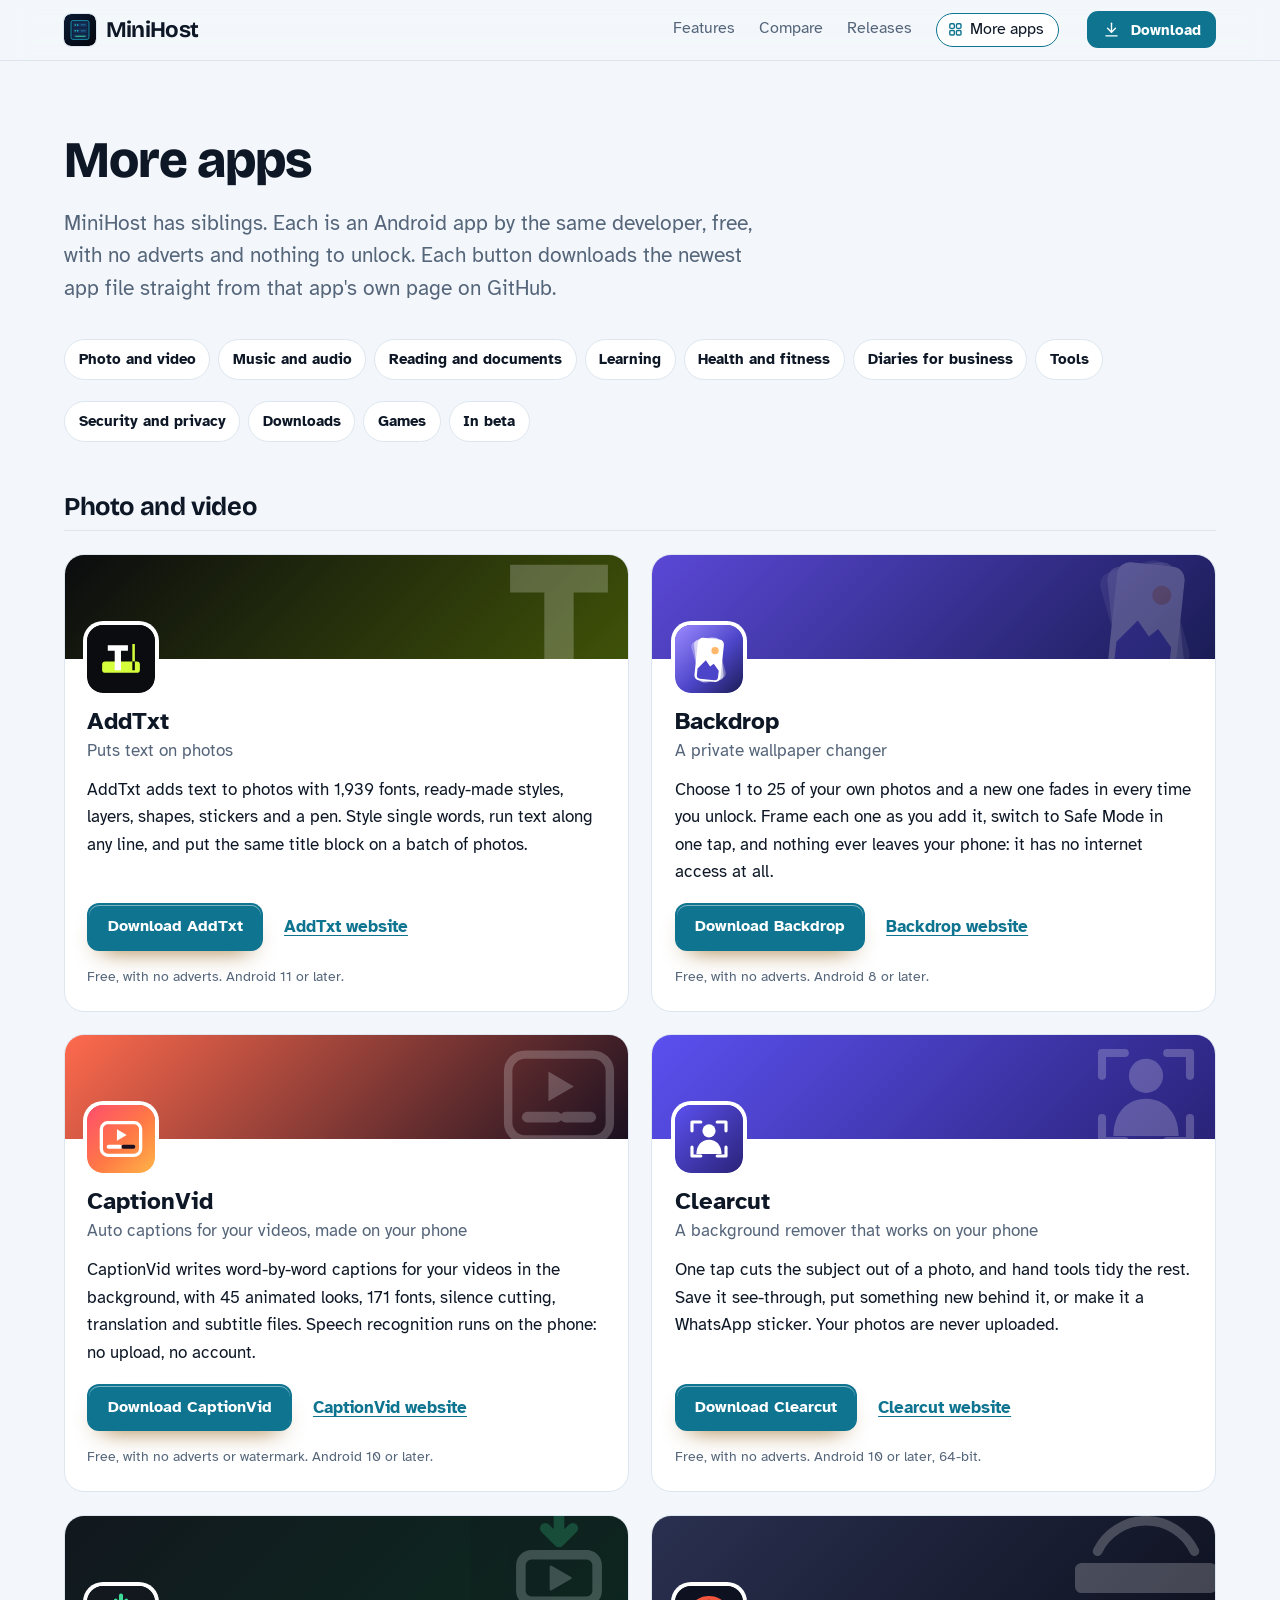
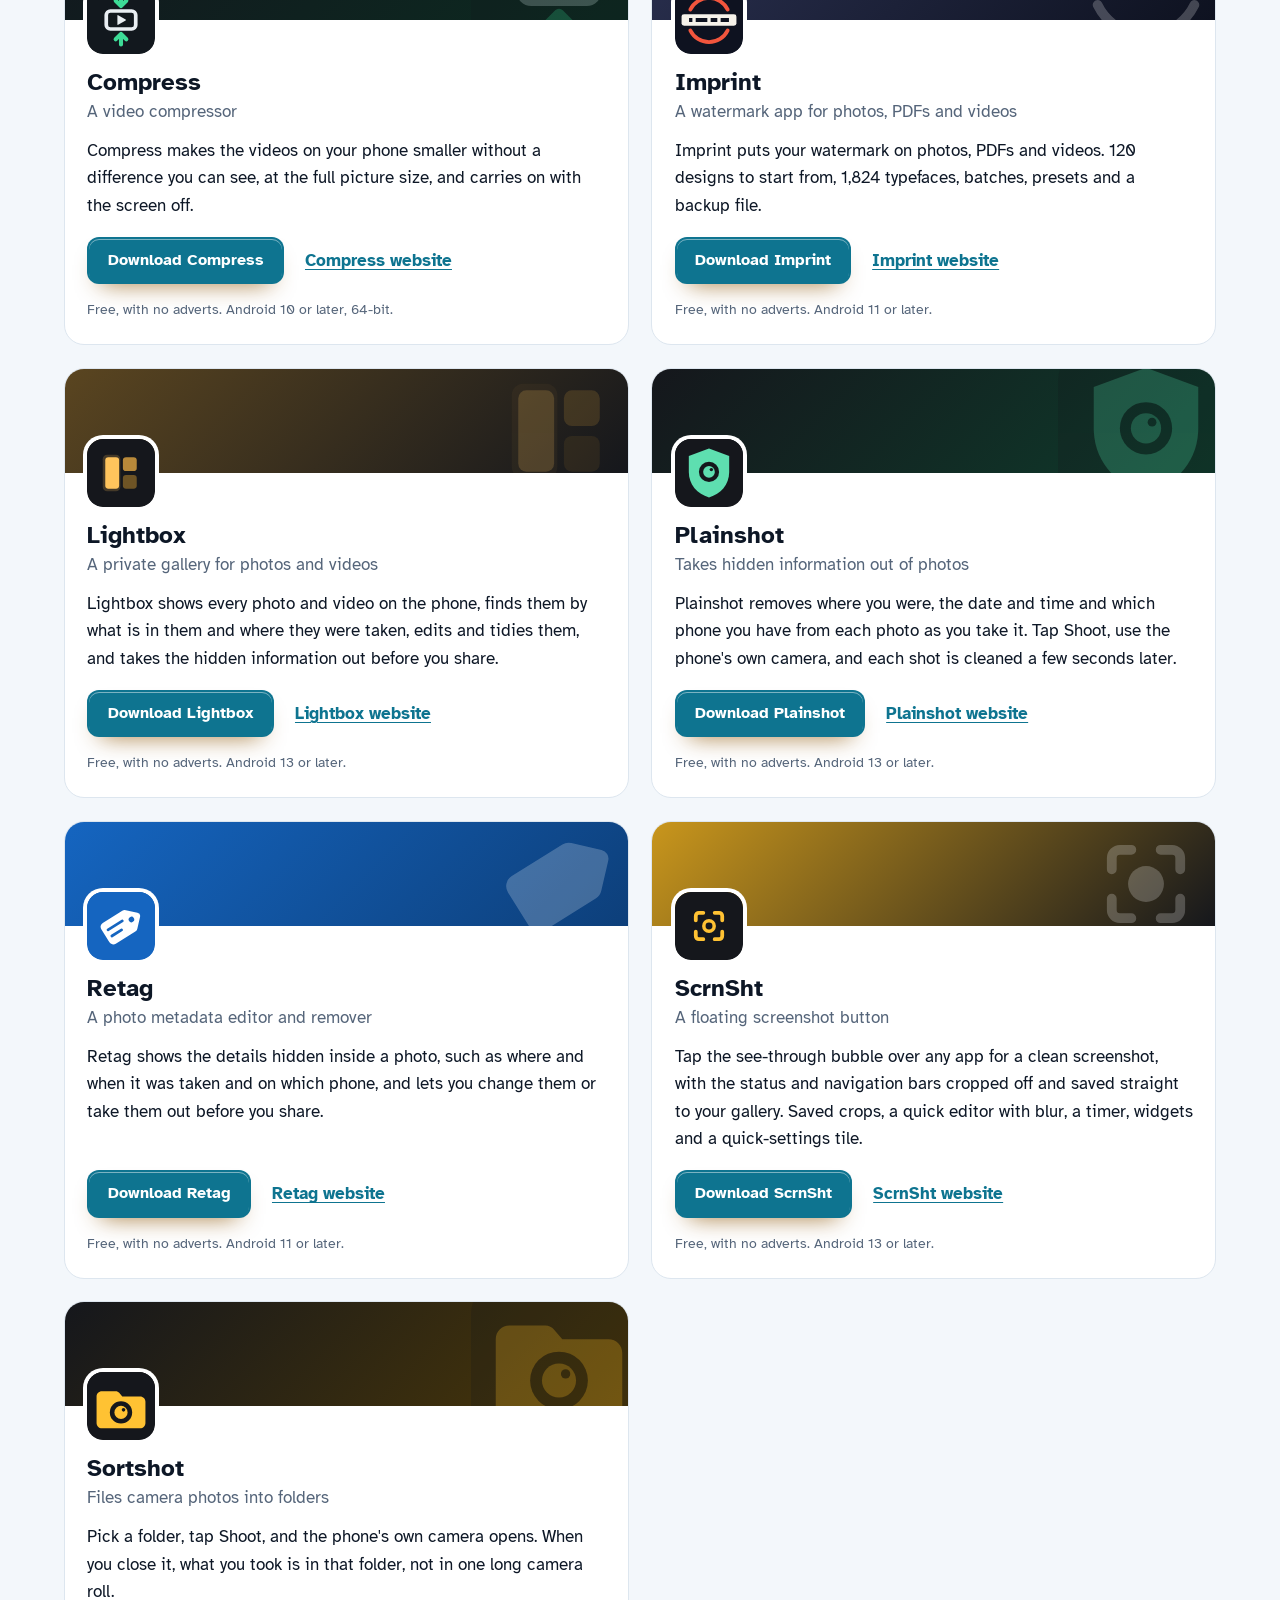
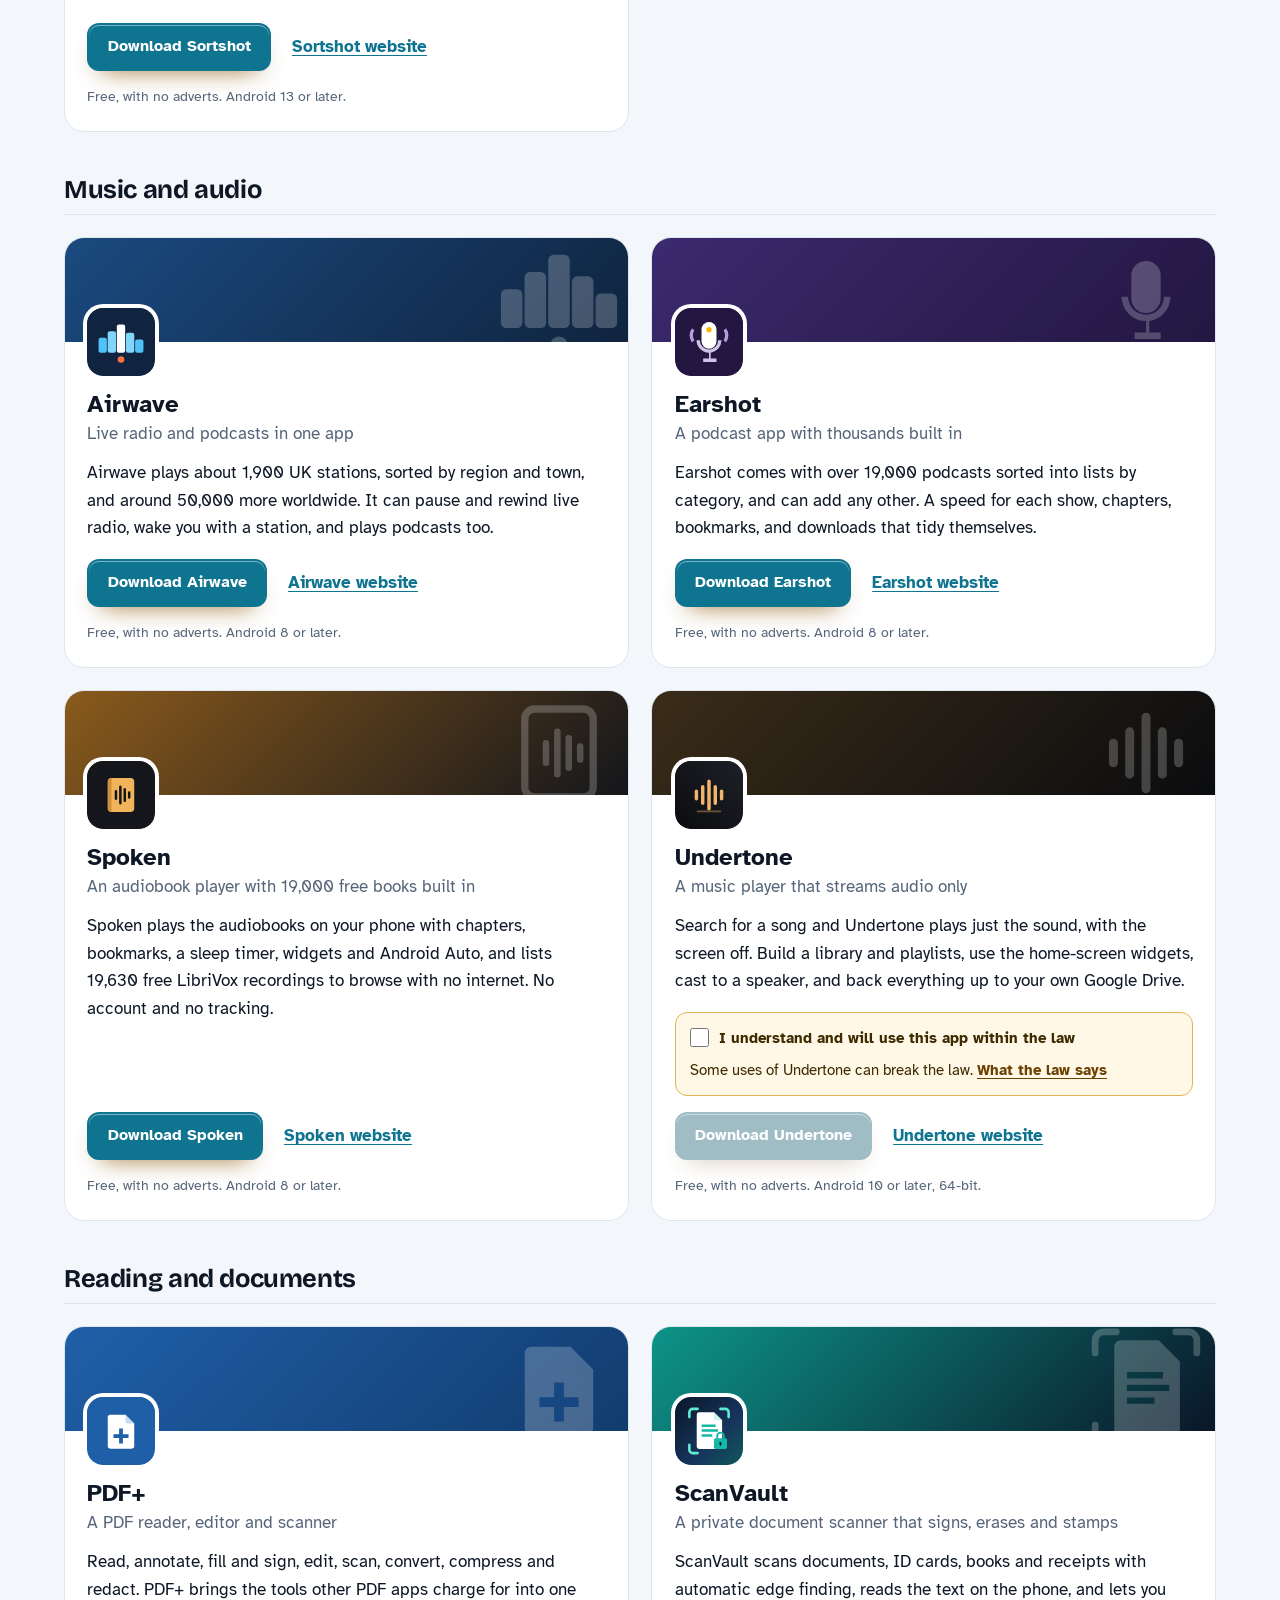
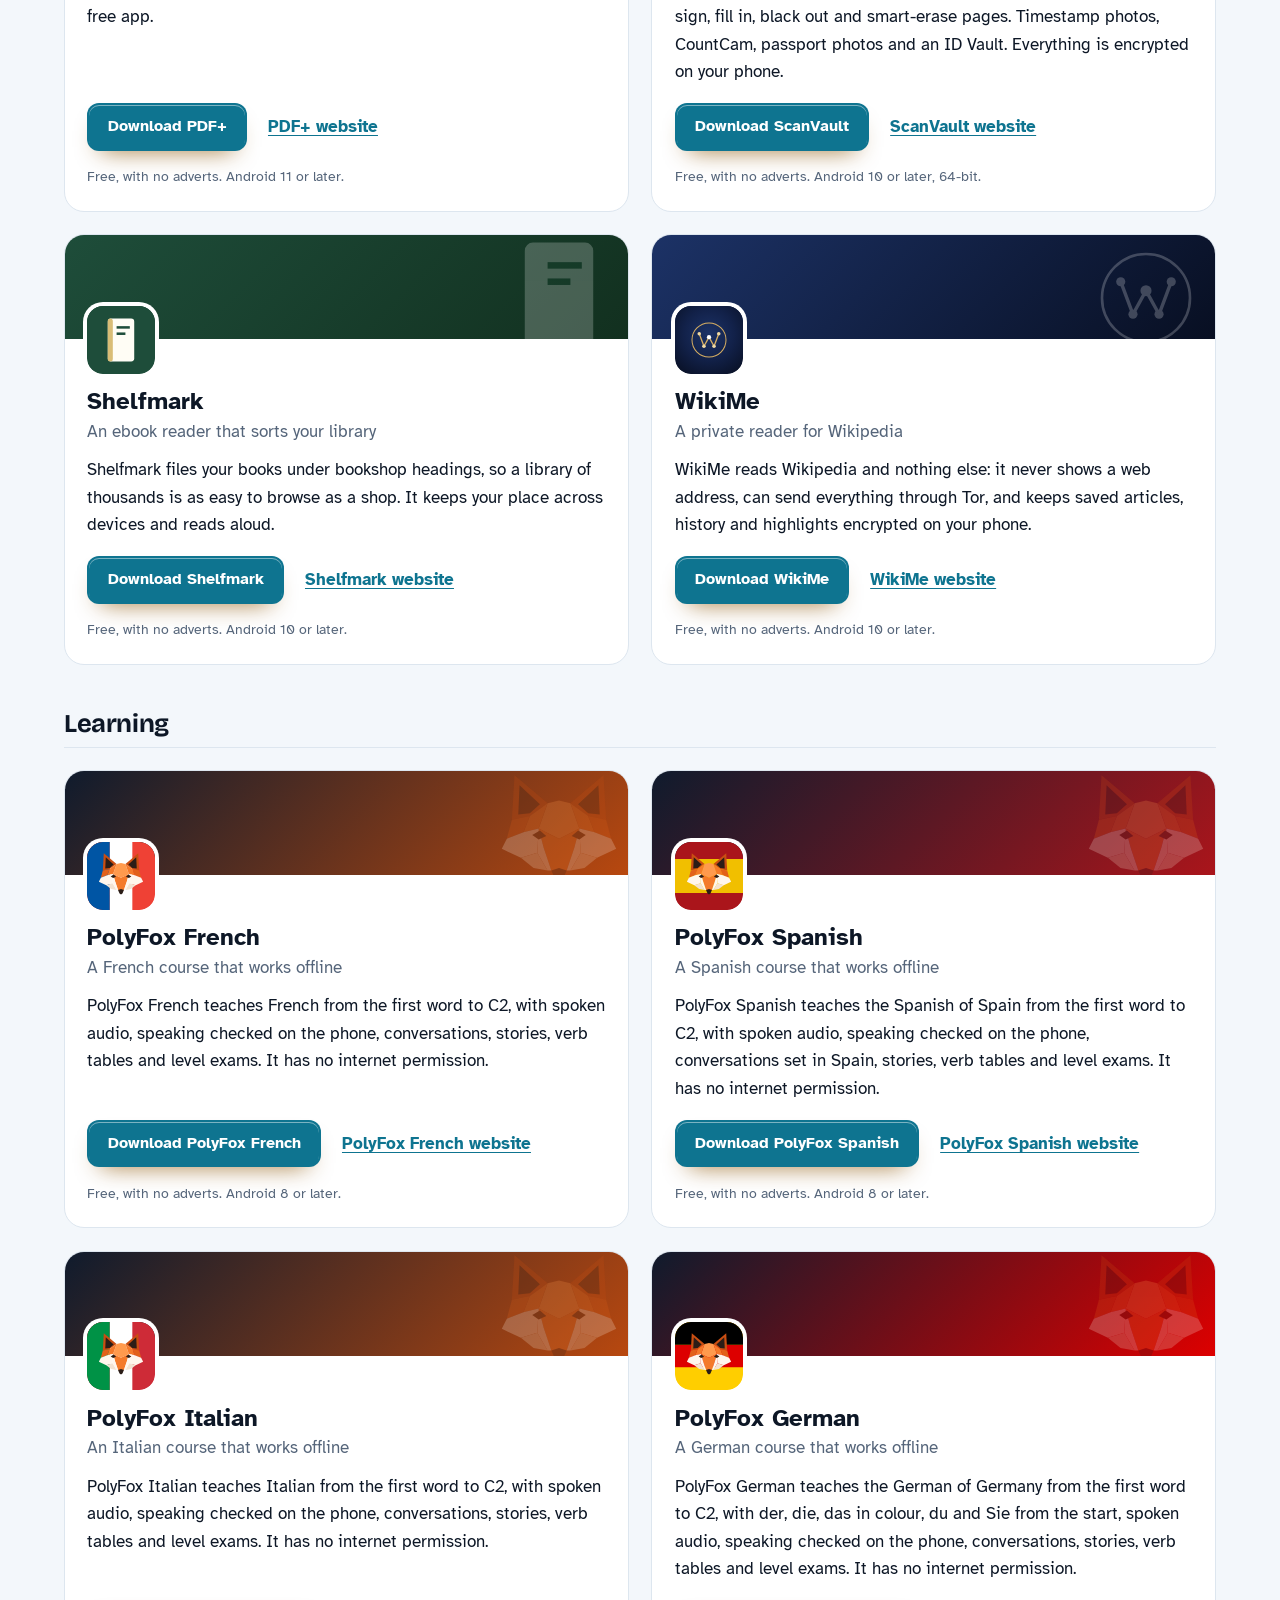
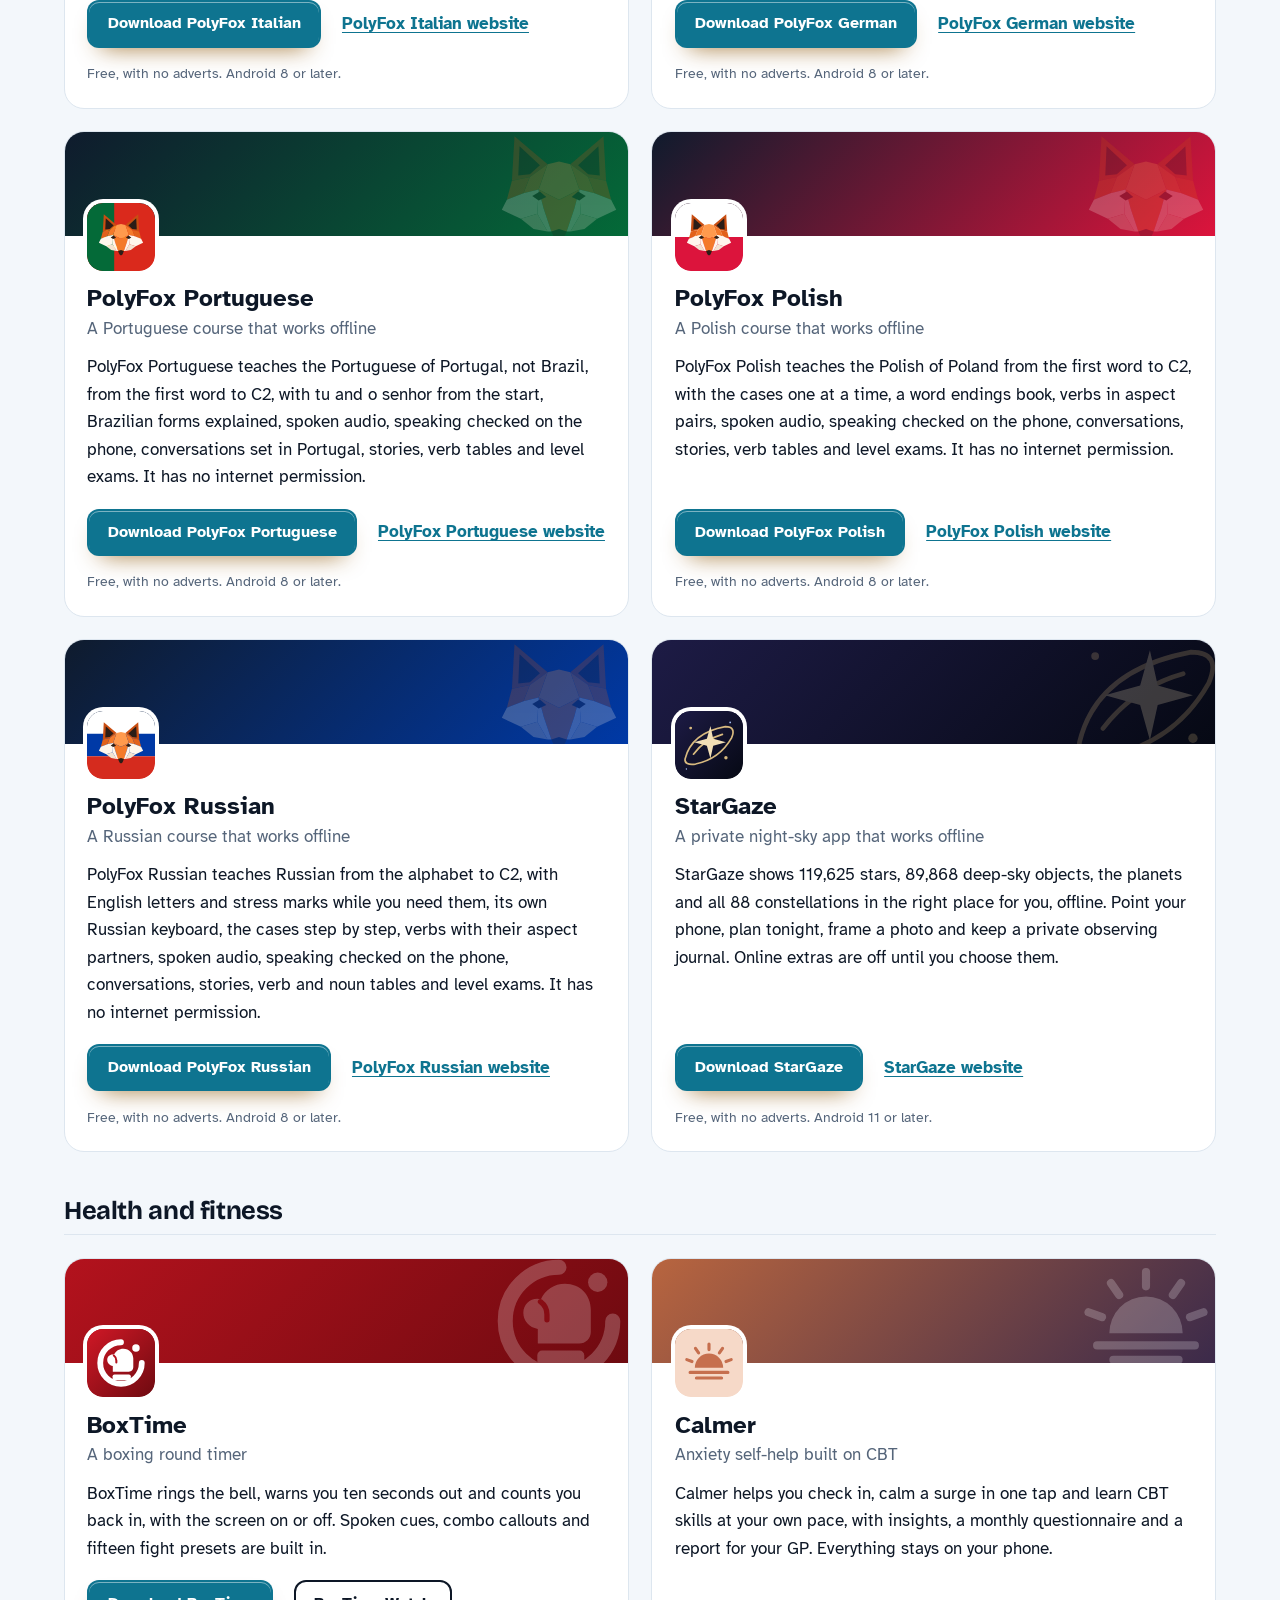
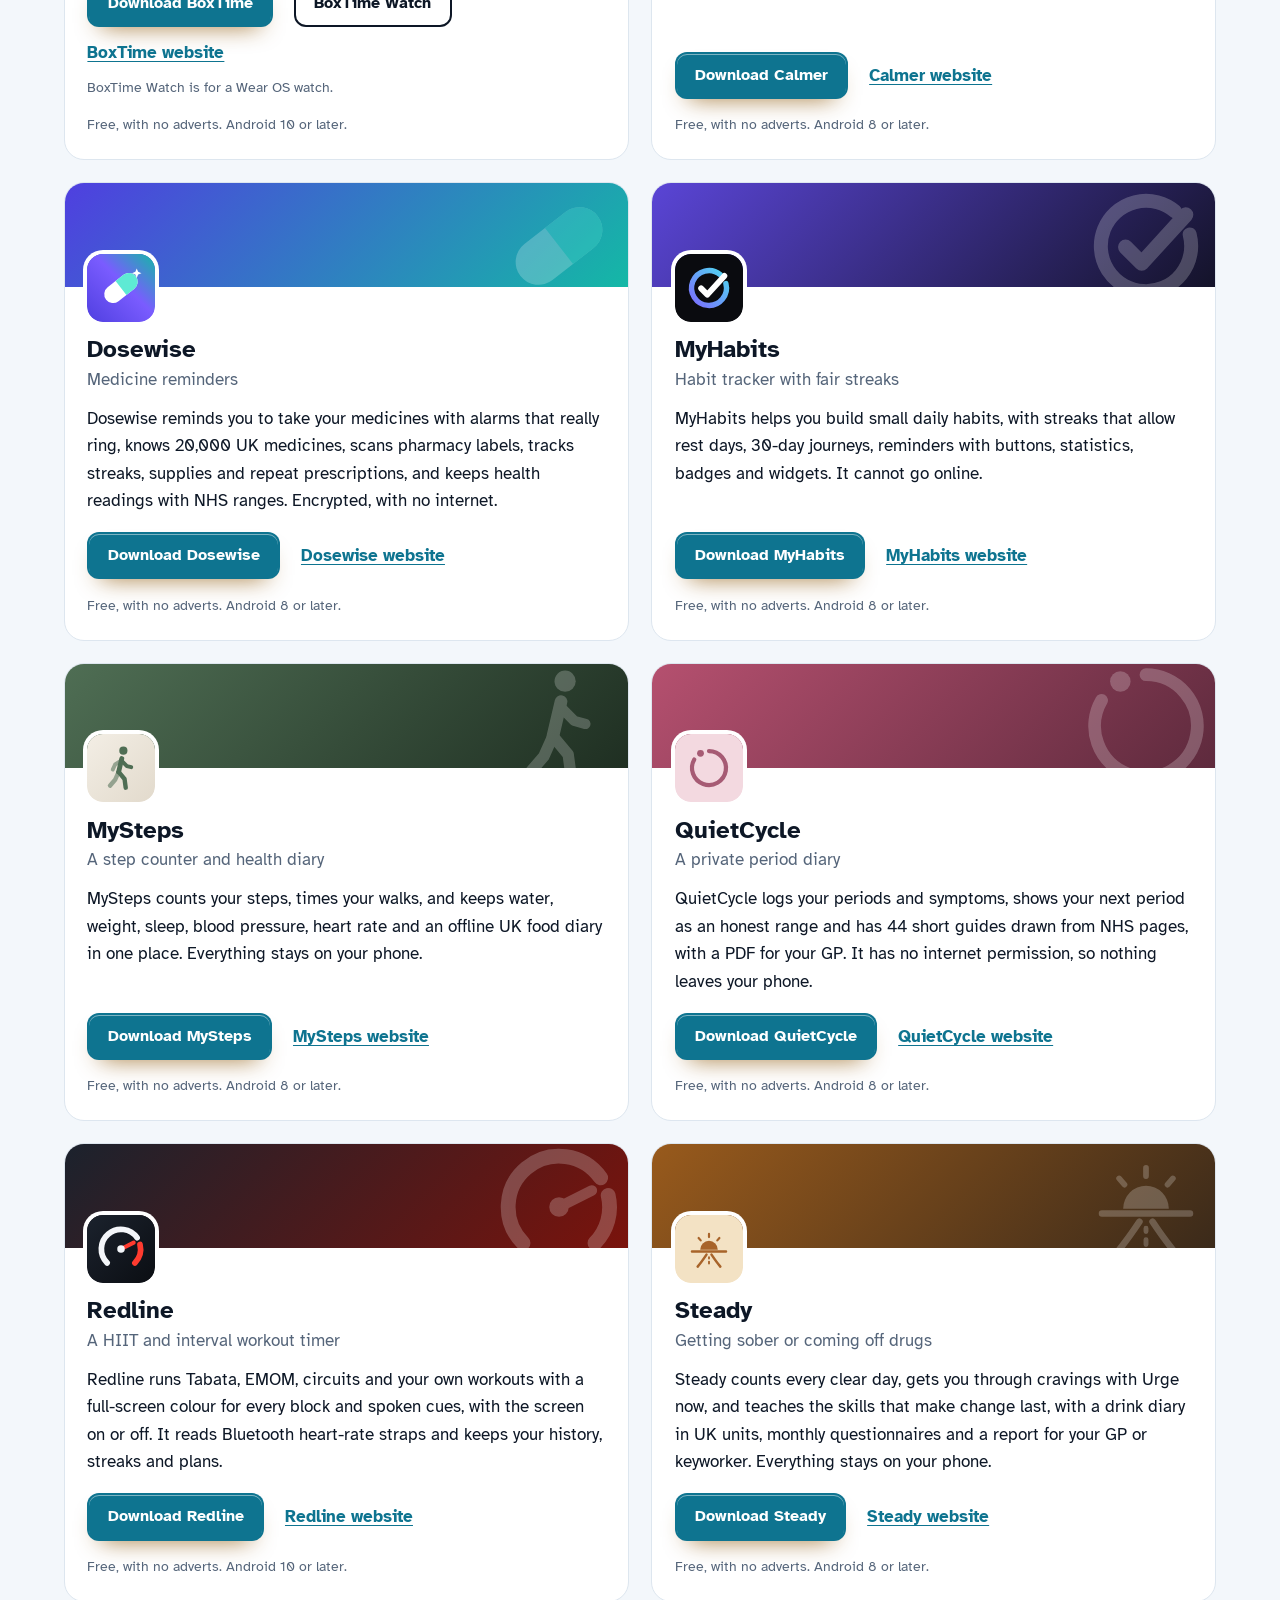
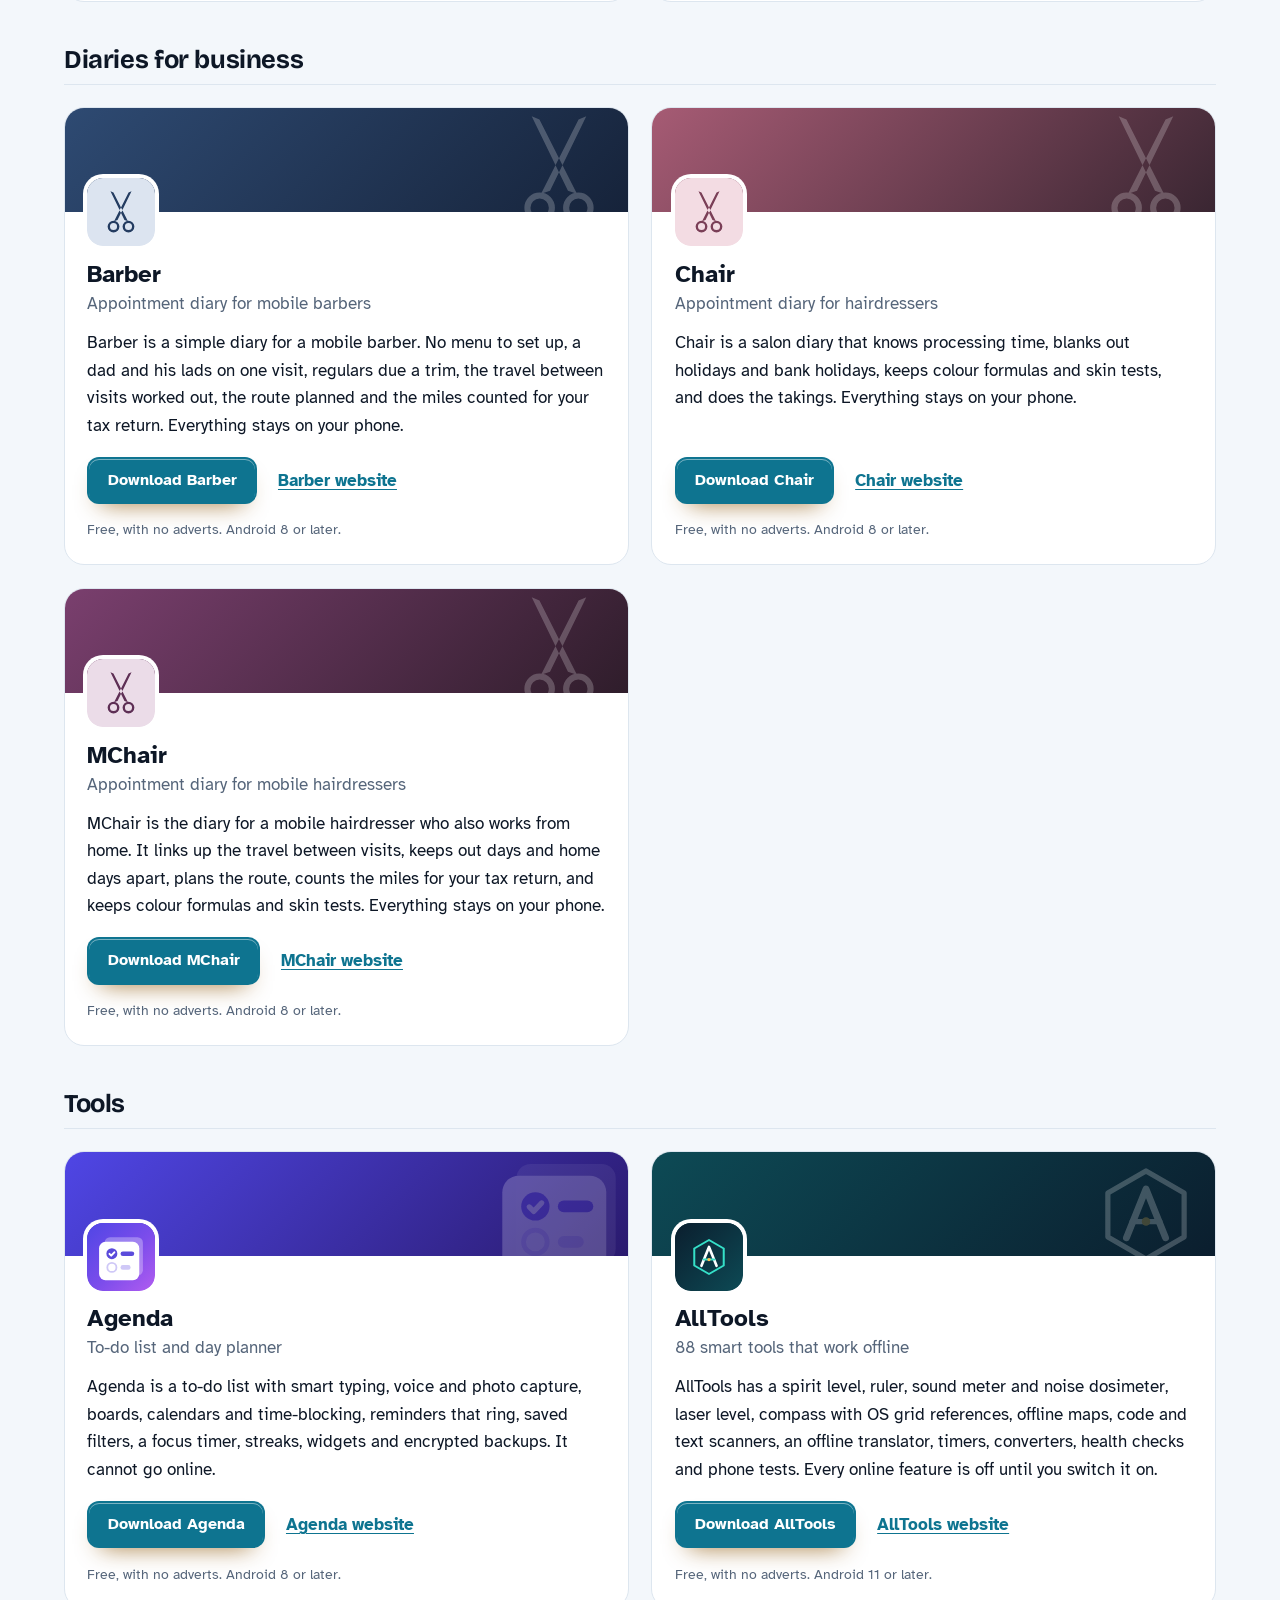
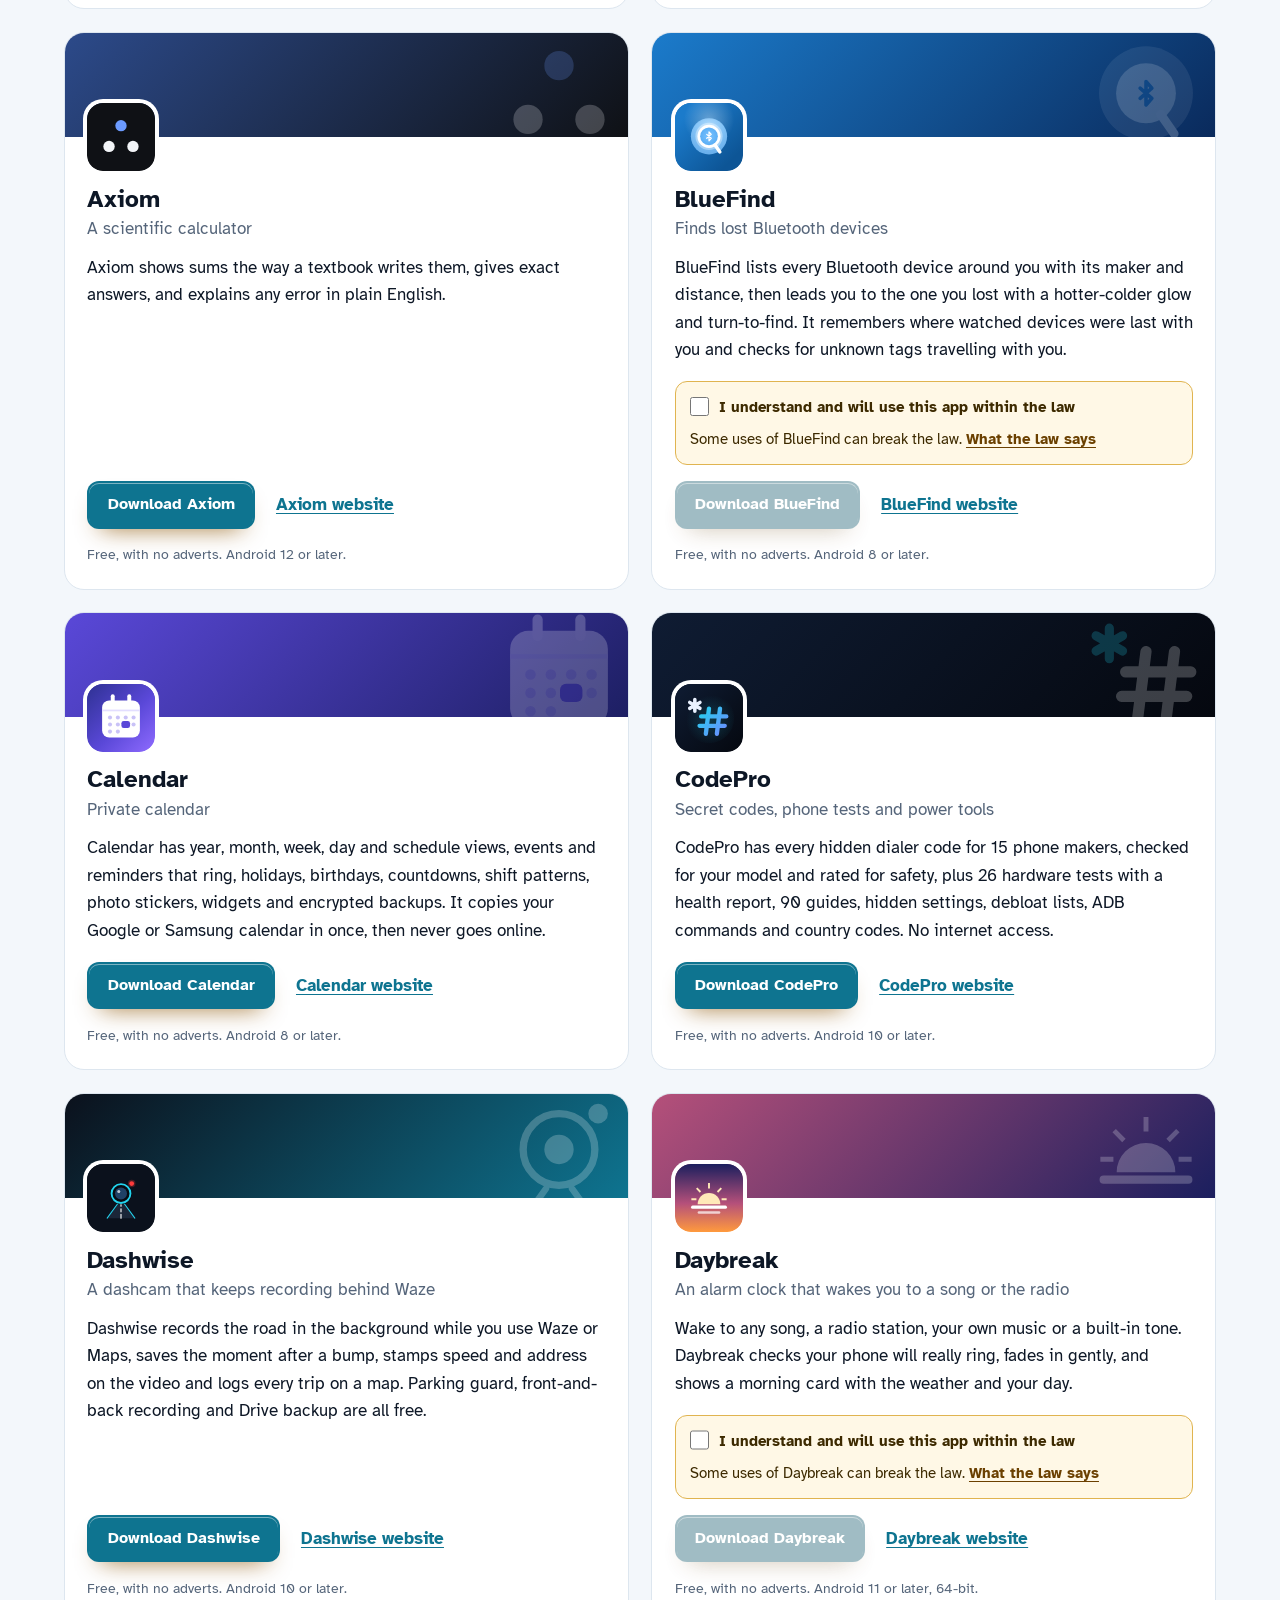
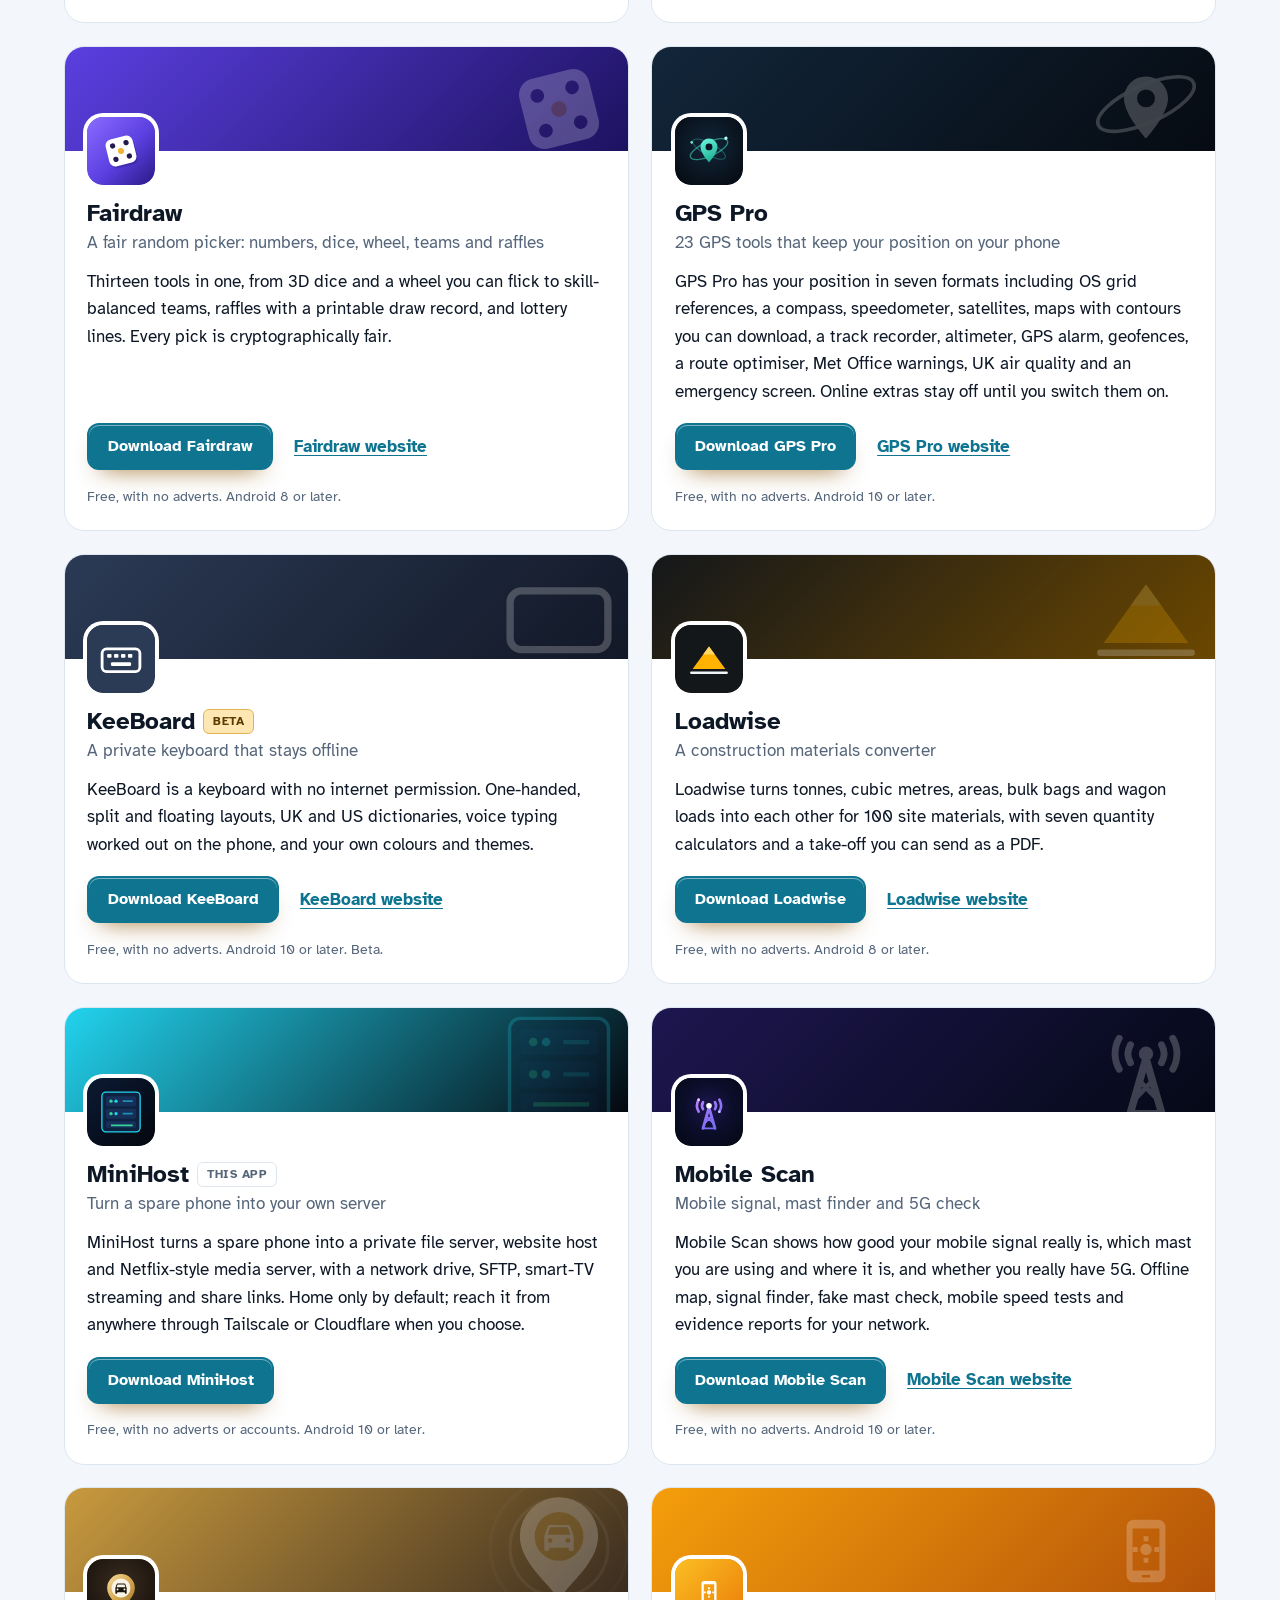
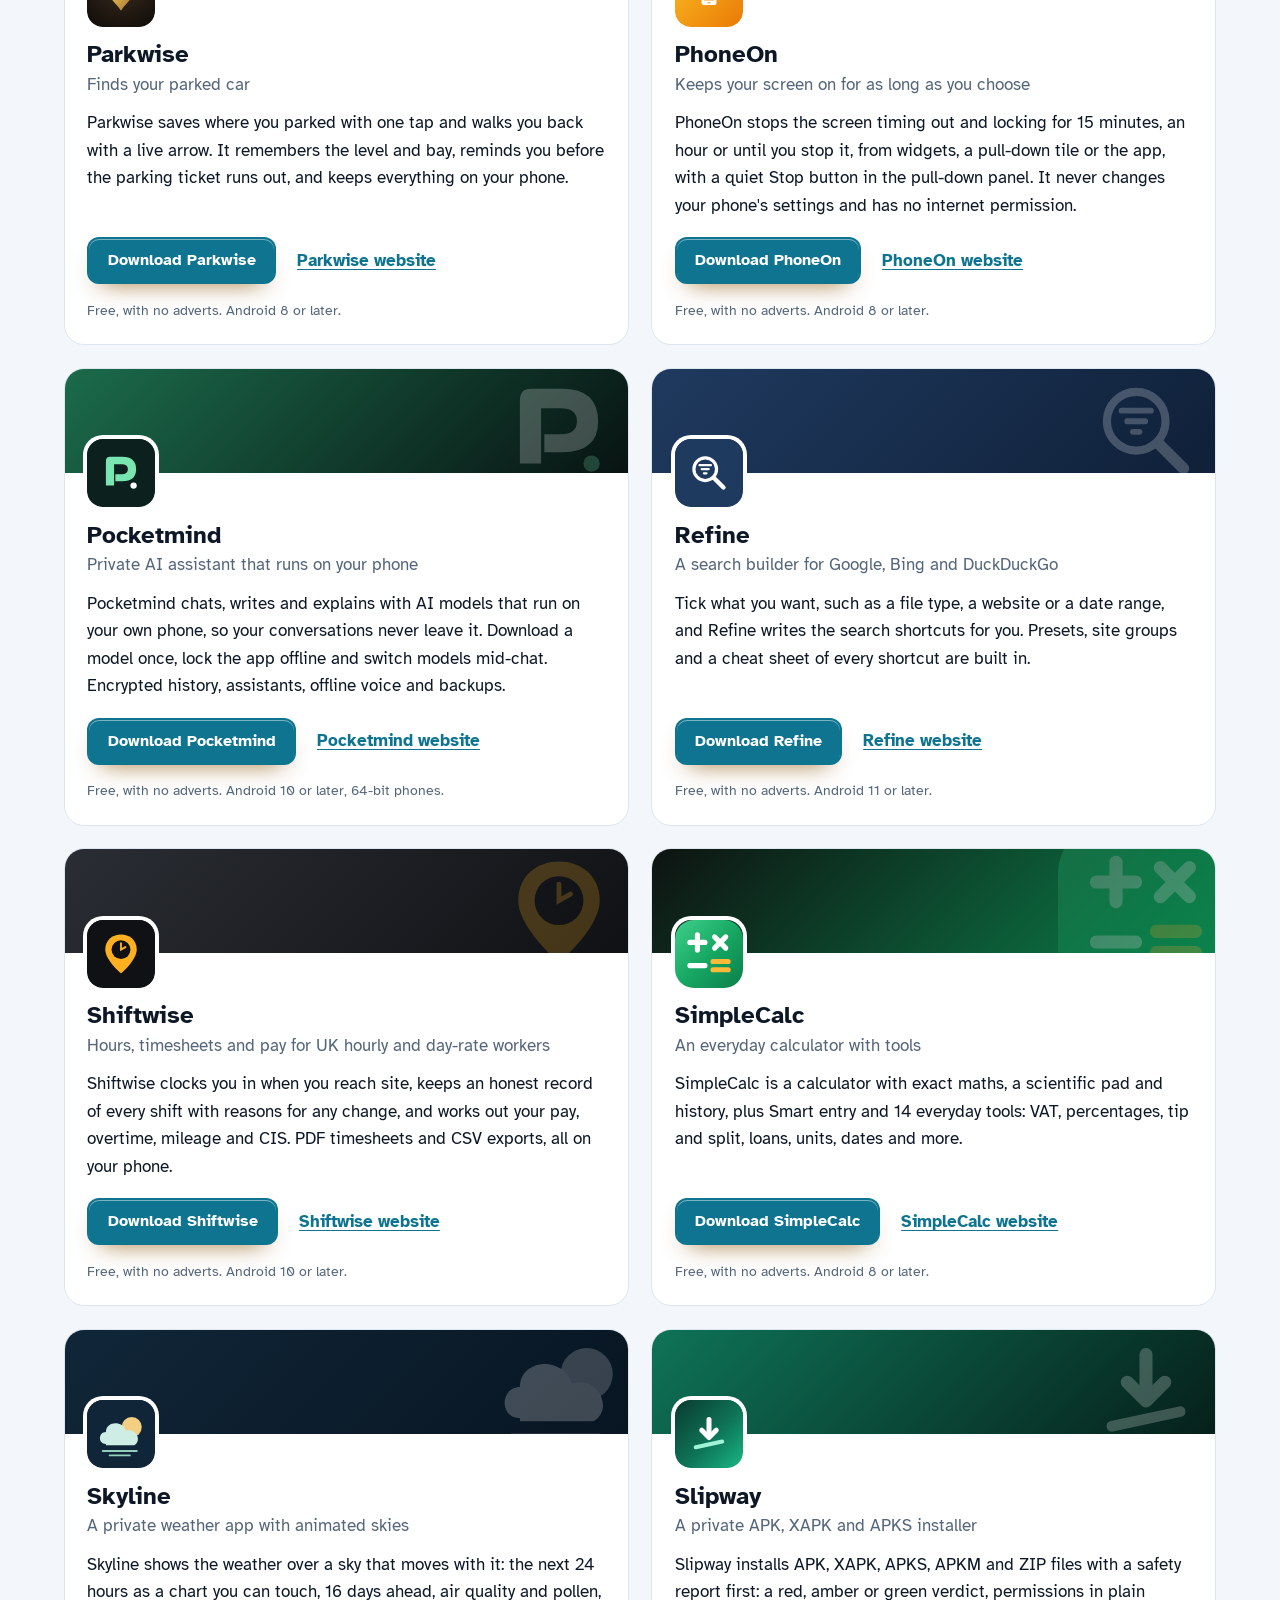
==== commit 496032f8: "More apps: add AllTools" ====
--- a/more-apps.html
+++ b/more-apps.html
@@ -4,7 +4,7 @@
 <meta charset="utf-8">
 <meta name="viewport" content="width=device-width, initial-scale=1">
 <title>More free Android apps from the maker of MiniHost</title>
-<meta name="description" content="All 96 free Android apps from the maker of MiniHost, in one list by category, each with its download and a link to its website.">
+<meta name="description" content="All 97 free Android apps from the maker of MiniHost, in one list by category, each with its download and a link to its website.">
 <meta name="author" content="Jonathan Jackson">
 <link rel="canonical" href="https://customgpter.github.io/minihost/more-apps.html">
 <meta name="theme-color" content="#f3f7fb" media="(prefers-color-scheme: light)">
@@ -12,7 +12,7 @@
 <meta property="og:type" content="website">
 <meta property="og:site_name" content="MiniHost">
 <meta property="og:title" content="More free Android apps from the maker of MiniHost">
-<meta property="og:description" content="All 96 free Android apps from the maker of MiniHost, in one list by category, each with its download and a link to its website.">
+<meta property="og:description" content="All 97 free Android apps from the maker of MiniHost, in one list by category, each with its download and a link to its website.">
 <meta property="og:url" content="https://customgpter.github.io/minihost/more-apps.html">
 <meta property="og:image" content="https://customgpter.github.io/minihost/assets/og.png">
 <meta property="og:image:width" content="1200">
@@ -26,7 +26,7 @@
 <link rel="preload" href="./assets/fonts/atkinson-hyperlegible-latin-400-normal.woff2" as="font" type="font/woff2" crossorigin>
 <link rel="stylesheet" href="./assets/site.css?v=1">
 <link rel="stylesheet" href="./assets/house.css?v=1">
-<script type="application/ld+json">{"@context":"https://schema.org","@type":"ItemList","name":"Apps from the maker of MiniHost","url":"https://customgpter.github.io/minihost/more-apps.html","itemListElement":[{"@type":"ListItem","position":1,"name":"AddTxt","url":"https://customgpter.github.io/addtxt/"},{"@type":"ListItem","position":2,"name":"Backdrop","url":"https://customgpter.github.io/backdrop/"},{"@type":"ListItem","position":3,"name":"CaptionVid","url":"https://customgpter.github.io/captionvid/"},{"@type":"ListItem","position":4,"name":"Clearcut","url":"https://customgpter.github.io/clearcut/"},{"@type":"ListItem","position":5,"name":"Compress","url":"https://customgpter.github.io/compress/"},{"@type":"ListItem","position":6,"name":"Imprint","url":"https://customgpter.github.io/imprint/"},{"@type":"ListItem","position":7,"name":"Lightbox","url":"https://customgpter.github.io/lightbox/"},{"@type":"ListItem","position":8,"name":"Plainshot","url":"https://customgpter.github.io/plainshot/"},{"@type":"ListItem","position":9,"name":"Retag","url":"https://customgpter.github.io/retag/"},{"@type":"ListItem","position":10,"name":"ScrnSht","url":"https://customgpter.github.io/scrnsht/"},{"@type":"ListItem","position":11,"name":"Sortshot","url":"https://customgpter.github.io/sortshot/"},{"@type":"ListItem","position":12,"name":"Airwave","url":"https://customgpter.github.io/airwave/"},{"@type":"ListItem","position":13,"name":"Earshot","url":"https://customgpter.github.io/earshot/"},{"@type":"ListItem","position":14,"name":"Spoken","url":"https://customgpter.github.io/spoken/"},{"@type":"ListItem","position":15,"name":"Undertone","url":"https://customgpter.github.io/undertone/"},{"@type":"ListItem","position":16,"name":"PDF+","url":"https://customgpter.github.io/pdfplus/"},{"@type":"ListItem","position":17,"name":"ScanVault","url":"https://customgpter.github.io/scanvault/"},{"@type":"ListItem","position":18,"name":"Shelfmark","url":"https://customgpter.github.io/shelfmark/"},{"@type":"ListItem","position":19,"name":"WikiMe","url":"https://customgpter.github.io/wikime/"},{"@type":"ListItem","position":20,"name":"PolyFox French","url":"https://customgpter.github.io/polyfox/"},{"@type":"ListItem","position":21,"name":"PolyFox Spanish","url":"https://customgpter.github.io/polyfox-spanish/"},{"@type":"ListItem","position":22,"name":"PolyFox Italian","url":"https://customgpter.github.io/polyfox-italian/"},{"@type":"ListItem","position":23,"name":"PolyFox German","url":"https://customgpter.github.io/polyfox-german/"},{"@type":"ListItem","position":24,"name":"PolyFox Portuguese","url":"https://customgpter.github.io/polyfox-portuguese/"},{"@type":"ListItem","position":25,"name":"PolyFox Polish","url":"https://customgpter.github.io/polyfox-polish/"},{"@type":"ListItem","position":26,"name":"PolyFox Russian","url":"https://customgpter.github.io/polyfox-russian/"},{"@type":"ListItem","position":27,"name":"StarGaze","url":"https://customgpter.github.io/stargaze/"},{"@type":"ListItem","position":28,"name":"BoxTime","url":"https://customgpter.github.io/boxtime/"},{"@type":"ListItem","position":29,"name":"Calmer","url":"https://customgpter.github.io/calmer/"},{"@type":"ListItem","position":30,"name":"Dosewise","url":"https://customgpter.github.io/dosewise/"},{"@type":"ListItem","position":31,"name":"MyHabits","url":"https://customgpter.github.io/myhabits/"},{"@type":"ListItem","position":32,"name":"MySteps","url":"https://customgpter.github.io/mysteps/"},{"@type":"ListItem","position":33,"name":"QuietCycle","url":"https://customgpter.github.io/quietcycle/"},{"@type":"ListItem","position":34,"name":"Redline","url":"https://customgpter.github.io/redline/"},{"@type":"ListItem","position":35,"name":"Steady","url":"https://customgpter.github.io/steady/"},{"@type":"ListItem","position":36,"name":"Barber","url":"https://customgpter.github.io/barber/"},{"@type":"ListItem","position":37,"name":"Chair","url":"https://customgpter.github.io/chair/"},{"@type":"ListItem","position":38,"name":"MChair","url":"https://customgpter.github.io/mchair/"},{"@type":"ListItem","position":39,"name":"Agenda","url":"https://customgpter.github.io/agenda/"},{"@type":"ListItem","position":40,"name":"Axiom","url":"https://customgpter.github.io/axiom/"},{"@type":"ListItem","position":41,"name":"BlueFind","url":"https://customgpter.github.io/bluefind/"},{"@type":"ListItem","position":42,"name":"Calendar","url":"https://customgpter.github.io/calendar/"},{"@type":"ListItem","position":43,"name":"CodePro","url":"https://customgpter.github.io/codepro/"},{"@type":"ListItem","position":44,"name":"Dashwise","url":"https://customgpter.github.io/dashwise/"},{"@type":"ListItem","position":45,"name":"Daybreak","url":"https://customgpter.github.io/daybreak/"},{"@type":"ListItem","position":46,"name":"Fairdraw","url":"https://customgpter.github.io/fairdraw/"},{"@type":"ListItem","position":47,"name":"GPS Pro","url":"https://customgpter.github.io/gpspro/"},{"@type":"ListItem","position":48,"name":"KeeBoard","url":"https://customgpter.github.io/keeboard/"},{"@type":"ListItem","position":49,"name":"Loadwise","url":"https://customgpter.github.io/loadwise/"},{"@type":"ListItem","position":50,"name":"MiniHost","url":"https://customgpter.github.io/minihost/"},{"@type":"ListItem","position":51,"name":"Mobile Scan","url":"https://customgpter.github.io/mobilescan/"},{"@type":"ListItem","position":52,"name":"Parkwise","url":"https://customgpter.github.io/parkwise/"},{"@type":"ListItem","position":53,"name":"PhoneOn","url":"https://customgpter.github.io/phoneon/"},{"@type":"ListItem","position":54,"name":"Pocketmind","url":"https://customgpter.github.io/pocketmind/"},{"@type":"ListItem","position":55,"name":"Refine","url":"https://customgpter.github.io/refine/"},{"@type":"ListItem","position":56,"name":"Shiftwise","url":"https://customgpter.github.io/shiftwise/"},{"@type":"ListItem","position":57,"name":"SimpleCalc","url":"https://customgpter.github.io/simplecalc/"},{"@type":"ListItem","position":58,"name":"Skyline","url":"https://customgpter.github.io/skyline/"},{"@type":"ListItem","position":59,"name":"Slipway","url":"https://customgpter.github.io/slipway/"},{"@type":"ListItem","position":60,"name":"Tagger","url":"https://customgpter.github.io/tagger/"},{"@type":"ListItem","position":61,"name":"TotalClean","url":"https://customgpter.github.io/totalclean/"},{"@type":"ListItem","position":62,"name":"TVLink","url":"https://customgpter.github.io/tvlink/"},{"@type":"ListItem","position":63,"name":"Unbox","url":"https://customgpter.github.io/unbox/"},{"@type":"ListItem","position":64,"name":"WhatsKeep","url":"https://customgpter.github.io/whatskeep/"},{"@type":"ListItem","position":65,"name":"WiFi Scan","url":"https://customgpter.github.io/wifiscan/"},{"@type":"ListItem","position":66,"name":"Auditly","url":"https://customgpter.github.io/auditly/"},{"@type":"ListItem","position":67,"name":"Backchannel","url":"https://customgpter.github.io/backchannel/"},{"@type":"ListItem","position":68,"name":"ENotes","url":"https://customgpter.github.io/enotes/"},{"@type":"ListItem","position":69,"name":"FindMe","url":"https://customgpter.github.io/findme/"},{"@type":"ListItem","position":70,"name":"iLock","url":"https://customgpter.github.io/ilock/"},{"@type":"ListItem","position":71,"name":"ImSafe","url":"https://customgpter.github.io/imsafe/"},{"@type":"ListItem","position":72,"name":"IShred","url":"https://customgpter.github.io/ishred/"},{"@type":"ListItem","position":73,"name":"LockBox","url":"https://customgpter.github.io/lockbox/"},{"@type":"ListItem","position":74,"name":"PassVault","url":"https://customgpter.github.io/passvault/"},{"@type":"ListItem","position":75,"name":"SpyFind","url":"https://customgpter.github.io/spyfind/"},{"@type":"ListItem","position":76,"name":"TextWipe","url":"https://customgpter.github.io/textwipe/"},{"@type":"ListItem","position":77,"name":"Tracewire","url":"https://customgpter.github.io/tracewire/"},{"@type":"ListItem","position":78,"name":"Vigil","url":"https://customgpter.github.io/vigil/"},{"@type":"ListItem","position":79,"name":"Grab","url":"https://customgpter.github.io/grab/"},{"@type":"ListItem","position":80,"name":"Swarm","url":"https://customgpter.github.io/swarm/"},{"@type":"ListItem","position":81,"name":"Plane Games","url":"https://customgpter.github.io/plane-games/"},{"@type":"ListItem","position":82,"name":"Ninefold","url":"https://customgpter.github.io/ninefold/"},{"@type":"ListItem","position":83,"name":"Cubewise","url":"https://customgpter.github.io/cubewise/"},{"@type":"ListItem","position":84,"name":"Tilewise","url":"https://customgpter.github.io/tilewise/"},{"@type":"ListItem","position":85,"name":"Letterwise","url":"https://customgpter.github.io/letterwise/"},{"@type":"ListItem","position":86,"name":"Kingside","url":"https://customgpter.github.io/kingside/"},{"@type":"ListItem","position":87,"name":"Deckhand","url":"https://customgpter.github.io/deckhand/"},{"@type":"ListItem","position":88,"name":"SNESForge","url":"https://customgpter.github.io/snesforge/"},{"@type":"ListItem","position":89,"name":"Fame Boy","url":"https://customgpter.github.io/fameboy/"},{"@type":"ListItem","position":90,"name":"PSPPro","url":"https://customgpter.github.io/psppro/"},{"@type":"ListItem","position":91,"name":"MegaGen","url":"https://customgpter.github.io/megagen/"},{"@type":"ListItem","position":92,"name":"QVR","url":"https://customgpter.github.io/qvr/"},{"@type":"ListItem","position":93,"name":"QVR Watch","url":"https://customgpter.github.io/qvr-watch/"},{"@type":"ListItem","position":94,"name":"QVRLite","url":"https://customgpter.github.io/qvrlite/"},{"@type":"ListItem","position":95,"name":"Onionz","url":"https://customgpter.github.io/onionz/"},{"@type":"ListItem","position":96,"name":"OnionzWeb","url":"https://customgpter.github.io/onionzweb/"}]}</script>
+<script type="application/ld+json">{"@context":"https://schema.org","@type":"ItemList","name":"Apps from the maker of MiniHost","url":"https://customgpter.github.io/minihost/more-apps.html","itemListElement":[{"@type":"ListItem","position":1,"name":"AddTxt","url":"https://customgpter.github.io/addtxt/"},{"@type":"ListItem","position":2,"name":"Backdrop","url":"https://customgpter.github.io/backdrop/"},{"@type":"ListItem","position":3,"name":"CaptionVid","url":"https://customgpter.github.io/captionvid/"},{"@type":"ListItem","position":4,"name":"Clearcut","url":"https://customgpter.github.io/clearcut/"},{"@type":"ListItem","position":5,"name":"Compress","url":"https://customgpter.github.io/compress/"},{"@type":"ListItem","position":6,"name":"Imprint","url":"https://customgpter.github.io/imprint/"},{"@type":"ListItem","position":7,"name":"Lightbox","url":"https://customgpter.github.io/lightbox/"},{"@type":"ListItem","position":8,"name":"Plainshot","url":"https://customgpter.github.io/plainshot/"},{"@type":"ListItem","position":9,"name":"Retag","url":"https://customgpter.github.io/retag/"},{"@type":"ListItem","position":10,"name":"ScrnSht","url":"https://customgpter.github.io/scrnsht/"},{"@type":"ListItem","position":11,"name":"Sortshot","url":"https://customgpter.github.io/sortshot/"},{"@type":"ListItem","position":12,"name":"Airwave","url":"https://customgpter.github.io/airwave/"},{"@type":"ListItem","position":13,"name":"Earshot","url":"https://customgpter.github.io/earshot/"},{"@type":"ListItem","position":14,"name":"Spoken","url":"https://customgpter.github.io/spoken/"},{"@type":"ListItem","position":15,"name":"Undertone","url":"https://customgpter.github.io/undertone/"},{"@type":"ListItem","position":16,"name":"PDF+","url":"https://customgpter.github.io/pdfplus/"},{"@type":"ListItem","position":17,"name":"ScanVault","url":"https://customgpter.github.io/scanvault/"},{"@type":"ListItem","position":18,"name":"Shelfmark","url":"https://customgpter.github.io/shelfmark/"},{"@type":"ListItem","position":19,"name":"WikiMe","url":"https://customgpter.github.io/wikime/"},{"@type":"ListItem","position":20,"name":"PolyFox French","url":"https://customgpter.github.io/polyfox/"},{"@type":"ListItem","position":21,"name":"PolyFox Spanish","url":"https://customgpter.github.io/polyfox-spanish/"},{"@type":"ListItem","position":22,"name":"PolyFox Italian","url":"https://customgpter.github.io/polyfox-italian/"},{"@type":"ListItem","position":23,"name":"PolyFox German","url":"https://customgpter.github.io/polyfox-german/"},{"@type":"ListItem","position":24,"name":"PolyFox Portuguese","url":"https://customgpter.github.io/polyfox-portuguese/"},{"@type":"ListItem","position":25,"name":"PolyFox Polish","url":"https://customgpter.github.io/polyfox-polish/"},{"@type":"ListItem","position":26,"name":"PolyFox Russian","url":"https://customgpter.github.io/polyfox-russian/"},{"@type":"ListItem","position":27,"name":"StarGaze","url":"https://customgpter.github.io/stargaze/"},{"@type":"ListItem","position":28,"name":"BoxTime","url":"https://customgpter.github.io/boxtime/"},{"@type":"ListItem","position":29,"name":"Calmer","url":"https://customgpter.github.io/calmer/"},{"@type":"ListItem","position":30,"name":"Dosewise","url":"https://customgpter.github.io/dosewise/"},{"@type":"ListItem","position":31,"name":"MyHabits","url":"https://customgpter.github.io/myhabits/"},{"@type":"ListItem","position":32,"name":"MySteps","url":"https://customgpter.github.io/mysteps/"},{"@type":"ListItem","position":33,"name":"QuietCycle","url":"https://customgpter.github.io/quietcycle/"},{"@type":"ListItem","position":34,"name":"Redline","url":"https://customgpter.github.io/redline/"},{"@type":"ListItem","position":35,"name":"Steady","url":"https://customgpter.github.io/steady/"},{"@type":"ListItem","position":36,"name":"Barber","url":"https://customgpter.github.io/barber/"},{"@type":"ListItem","position":37,"name":"Chair","url":"https://customgpter.github.io/chair/"},{"@type":"ListItem","position":38,"name":"MChair","url":"https://customgpter.github.io/mchair/"},{"@type":"ListItem","position":39,"name":"Agenda","url":"https://customgpter.github.io/agenda/"},{"@type":"ListItem","position":40,"name":"AllTools","url":"https://customgpter.github.io/alltools/"},{"@type":"ListItem","position":41,"name":"Axiom","url":"https://customgpter.github.io/axiom/"},{"@type":"ListItem","position":42,"name":"BlueFind","url":"https://customgpter.github.io/bluefind/"},{"@type":"ListItem","position":43,"name":"Calendar","url":"https://customgpter.github.io/calendar/"},{"@type":"ListItem","position":44,"name":"CodePro","url":"https://customgpter.github.io/codepro/"},{"@type":"ListItem","position":45,"name":"Dashwise","url":"https://customgpter.github.io/dashwise/"},{"@type":"ListItem","position":46,"name":"Daybreak","url":"https://customgpter.github.io/daybreak/"},{"@type":"ListItem","position":47,"name":"Fairdraw","url":"https://customgpter.github.io/fairdraw/"},{"@type":"ListItem","position":48,"name":"GPS Pro","url":"https://customgpter.github.io/gpspro/"},{"@type":"ListItem","position":49,"name":"KeeBoard","url":"https://customgpter.github.io/keeboard/"},{"@type":"ListItem","position":50,"name":"Loadwise","url":"https://customgpter.github.io/loadwise/"},{"@type":"ListItem","position":51,"name":"MiniHost","url":"https://customgpter.github.io/minihost/"},{"@type":"ListItem","position":52,"name":"Mobile Scan","url":"https://customgpter.github.io/mobilescan/"},{"@type":"ListItem","position":53,"name":"Parkwise","url":"https://customgpter.github.io/parkwise/"},{"@type":"ListItem","position":54,"name":"PhoneOn","url":"https://customgpter.github.io/phoneon/"},{"@type":"ListItem","position":55,"name":"Pocketmind","url":"https://customgpter.github.io/pocketmind/"},{"@type":"ListItem","position":56,"name":"Refine","url":"https://customgpter.github.io/refine/"},{"@type":"ListItem","position":57,"name":"Shiftwise","url":"https://customgpter.github.io/shiftwise/"},{"@type":"ListItem","position":58,"name":"SimpleCalc","url":"https://customgpter.github.io/simplecalc/"},{"@type":"ListItem","position":59,"name":"Skyline","url":"https://customgpter.github.io/skyline/"},{"@type":"ListItem","position":60,"name":"Slipway","url":"https://customgpter.github.io/slipway/"},{"@type":"ListItem","position":61,"name":"Tagger","url":"https://customgpter.github.io/tagger/"},{"@type":"ListItem","position":62,"name":"TotalClean","url":"https://customgpter.github.io/totalclean/"},{"@type":"ListItem","position":63,"name":"TVLink","url":"https://customgpter.github.io/tvlink/"},{"@type":"ListItem","position":64,"name":"Unbox","url":"https://customgpter.github.io/unbox/"},{"@type":"ListItem","position":65,"name":"WhatsKeep","url":"https://customgpter.github.io/whatskeep/"},{"@type":"ListItem","position":66,"name":"WiFi Scan","url":"https://customgpter.github.io/wifiscan/"},{"@type":"ListItem","position":67,"name":"Auditly","url":"https://customgpter.github.io/auditly/"},{"@type":"ListItem","position":68,"name":"Backchannel","url":"https://customgpter.github.io/backchannel/"},{"@type":"ListItem","position":69,"name":"ENotes","url":"https://customgpter.github.io/enotes/"},{"@type":"ListItem","position":70,"name":"FindMe","url":"https://customgpter.github.io/findme/"},{"@type":"ListItem","position":71,"name":"iLock","url":"https://customgpter.github.io/ilock/"},{"@type":"ListItem","position":72,"name":"ImSafe","url":"https://customgpter.github.io/imsafe/"},{"@type":"ListItem","position":73,"name":"IShred","url":"https://customgpter.github.io/ishred/"},{"@type":"ListItem","position":74,"name":"LockBox","url":"https://customgpter.github.io/lockbox/"},{"@type":"ListItem","position":75,"name":"PassVault","url":"https://customgpter.github.io/passvault/"},{"@type":"ListItem","position":76,"name":"SpyFind","url":"https://customgpter.github.io/spyfind/"},{"@type":"ListItem","position":77,"name":"TextWipe","url":"https://customgpter.github.io/textwipe/"},{"@type":"ListItem","position":78,"name":"Tracewire","url":"https://customgpter.github.io/tracewire/"},{"@type":"ListItem","position":79,"name":"Vigil","url":"https://customgpter.github.io/vigil/"},{"@type":"ListItem","position":80,"name":"Grab","url":"https://customgpter.github.io/grab/"},{"@type":"ListItem","position":81,"name":"Swarm","url":"https://customgpter.github.io/swarm/"},{"@type":"ListItem","position":82,"name":"Plane Games","url":"https://customgpter.github.io/plane-games/"},{"@type":"ListItem","position":83,"name":"Ninefold","url":"https://customgpter.github.io/ninefold/"},{"@type":"ListItem","position":84,"name":"Cubewise","url":"https://customgpter.github.io/cubewise/"},{"@type":"ListItem","position":85,"name":"Tilewise","url":"https://customgpter.github.io/tilewise/"},{"@type":"ListItem","position":86,"name":"Letterwise","url":"https://customgpter.github.io/letterwise/"},{"@type":"ListItem","position":87,"name":"Kingside","url":"https://customgpter.github.io/kingside/"},{"@type":"ListItem","position":88,"name":"Deckhand","url":"https://customgpter.github.io/deckhand/"},{"@type":"ListItem","position":89,"name":"SNESForge","url":"https://customgpter.github.io/snesforge/"},{"@type":"ListItem","position":90,"name":"Fame Boy","url":"https://customgpter.github.io/fameboy/"},{"@type":"ListItem","position":91,"name":"PSPPro","url":"https://customgpter.github.io/psppro/"},{"@type":"ListItem","position":92,"name":"MegaGen","url":"https://customgpter.github.io/megagen/"},{"@type":"ListItem","position":93,"name":"QVR","url":"https://customgpter.github.io/qvr/"},{"@type":"ListItem","position":94,"name":"QVR Watch","url":"https://customgpter.github.io/qvr-watch/"},{"@type":"ListItem","position":95,"name":"QVRLite","url":"https://customgpter.github.io/qvrlite/"},{"@type":"ListItem","position":96,"name":"Onionz","url":"https://customgpter.github.io/onionz/"},{"@type":"ListItem","position":97,"name":"OnionzWeb","url":"https://customgpter.github.io/onionzweb/"}]}</script>
 <link rel="stylesheet" href="./assets/apps-list.css?v=1">
 <script src="./assets/apps-list.js?v=1" defer></script>
 </head>
@@ -92,7 +92,7 @@
 <li class="mapp" style="--b:#7a3f6e;--b2:#2f1d2b"><div class="mapp-cover" aria-hidden="true"><svg viewBox="0 0 108 108"><g transform="translate(54 54) scale(1.25) translate(-54 -52)"><path fill="#fff" fill-rule="evenodd" d="M37 70.5a7.5 7.5 0 1 0 15 0a7.5 7.5 0 1 0-15 0zM40 70.5a4.5 4.5 0 1 0 9 0a4.5 4.5 0 1 0-9 0zM56 70.5a7.5 7.5 0 1 0 15 0a7.5 7.5 0 1 0-15 0zM59 70.5a4.5 4.5 0 1 0 9 0a4.5 4.5 0 1 0-9 0z"/><path fill="#fff" d="M45.2 63.6 49.6 62.2 67.4 25.6 63.6 27.2zM62.8 63.6 58.4 62.2 40.6 25.6 44.4 27.2z"/><circle cx="54" cy="49.8" r="1.8" fill="none"/></g></svg></div><div class="mapp-body"><svg class="mapp-icon" viewBox="0 0 108 108" aria-hidden="true"><rect width="108" height="108" rx="24" fill="#EBDCE8"/><g transform="translate(54 54) scale(1.25) translate(-54 -52)"><path fill="#5E2F55" fill-rule="evenodd" d="M37 70.5a7.5 7.5 0 1 0 15 0a7.5 7.5 0 1 0-15 0zM40 70.5a4.5 4.5 0 1 0 9 0a4.5 4.5 0 1 0-9 0zM56 70.5a7.5 7.5 0 1 0 15 0a7.5 7.5 0 1 0-15 0zM59 70.5a4.5 4.5 0 1 0 9 0a4.5 4.5 0 1 0-9 0z"/><path fill="#5E2F55" d="M45.2 63.6 49.6 62.2 67.4 25.6 63.6 27.2zM62.8 63.6 58.4 62.2 40.6 25.6 44.4 27.2z"/><circle cx="54" cy="49.8" r="1.8" fill="#EBDCE8"/></g></svg><h3>MChair</h3><p class="mapp-kind">Appointment diary for mobile hairdressers</p><p class="mapp-say">MChair is the diary for a mobile hairdresser who also works from home. It links up the travel between visits, keeps out days and home days apart, plans the route, counts the miles for your tax return, and keeps colour formulas and skin tests. Everything stays on your phone.</p><p class="mapp-go"><a class="button" href="https://github.com/CustomGPTer/mchair/releases/latest/download/MChair.apk">Download MChair</a><a class="mapp-site" href="https://customgpter.github.io/mchair/">MChair website</a></p><p class="mapp-needs">Free, with no adverts. Android 8 or later.</p></div></li></ul></div>
 <div class="mapps-group" role="group" aria-labelledby="apps-tools"><h2 class="mapps-cat" id="apps-tools">Tools</h2>
 <ul class="mapps"><li class="mapp" style="--b:#4f46e5;--b2:#2a1a6e"><div class="mapp-cover" aria-hidden="true"><svg viewBox="0 0 108 108"><g transform="translate(54 56) scale(1.45) translate(-52 -56)"><rect x="34" y="33" width="42" height="42" rx="6" fill="#fff" fill-opacity=".3"/><rect x="28" y="38" width="44" height="42" rx="7" fill="#fff" fill-opacity=".95"/><circle cx="42" cy="51" r="6" fill="#5b4bdb"/><path d="M39.4 51.2l1.9 1.9 3.4-3.6" stroke="#fff" stroke-width="2.2" fill="none" stroke-linecap="round" stroke-linejoin="round"/><rect x="51.5" y="48.5" width="15" height="5" rx="2.5" fill="#5b4bdb"/><circle cx="42" cy="66" r="5" fill="none" stroke="#cfc8f7" stroke-width="2"/><rect x="51.5" y="63.5" width="11" height="5" rx="2.5" fill="#cfc8f7"/></g></svg></div><div class="mapp-body"><svg class="mapp-icon" viewBox="0 0 108 108" aria-hidden="true"><defs><linearGradient id="i-agenda-agi" x1="0" y1="0" x2="1" y2="1"><stop offset="0" stop-color="#4f46e5"/><stop offset=".55" stop-color="#7c4deb"/><stop offset="1" stop-color="#b15cf0"/></linearGradient></defs><rect width="108" height="108" rx="24" fill="url(#i-agenda-agi)"/><g transform="translate(54 56) scale(1.45) translate(-52 -56)"><rect x="34" y="33" width="42" height="42" rx="6" fill="#fff" fill-opacity=".3"/><rect x="28" y="38" width="44" height="42" rx="7" fill="#fff"/><circle cx="42" cy="51" r="6" fill="#5b4bdb"/><path d="M39.4 51.2l1.9 1.9 3.4-3.6" stroke="#fff" stroke-width="2.2" fill="none" stroke-linecap="round" stroke-linejoin="round"/><rect x="51.5" y="48.5" width="15" height="5" rx="2.5" fill="#5b4bdb"/><circle cx="42" cy="66" r="5" fill="none" stroke="#cfc8f7" stroke-width="2"/><rect x="51.5" y="63.5" width="11" height="5" rx="2.5" fill="#cfc8f7"/></g></svg><h3>Agenda</h3><p class="mapp-kind">To-do list and day planner</p><p class="mapp-say">Agenda is a to-do list with smart typing, voice and photo capture, boards, calendars and time-blocking, reminders that ring, saved filters, a focus timer, streaks, widgets and encrypted backups. It cannot go online.</p><p class="mapp-go"><a class="button" href="https://github.com/CustomGPTer/agenda/releases/latest/download/Agenda.apk">Download Agenda</a><a class="mapp-site" href="https://customgpter.github.io/agenda/">Agenda website</a></p><p class="mapp-needs">Free, with no adverts. Android 8 or later.</p></div></li>
-<li class="mapp" style="--b:#2c4a8a;--b2:#0f1115"><div class="mapp-cover" aria-hidden="true"><svg viewBox="0 0 108 108"><circle cx="54" cy="36" r="9" fill="#6c9bff"/><circle cx="35" cy="69" r="9" fill="#f3f5f8"/><circle cx="73" cy="69" r="9" fill="#f3f5f8"/></svg></div><div class="mapp-body"><svg class="mapp-icon" viewBox="0 0 108 108" aria-hidden="true"><rect width="108" height="108" rx="24" fill="#0f1115"/><circle cx="54" cy="36" r="9" fill="#6c9bff"/><circle cx="35" cy="69" r="9" fill="#f3f5f8"/><circle cx="73" cy="69" r="9" fill="#f3f5f8"/></svg><h3>Axiom</h3><p class="mapp-kind">A scientific calculator</p><p class="mapp-say">Axiom shows sums the way a textbook writes them, gives exact answers, and explains any error in plain English.</p><p class="mapp-go"><a class="button" href="https://github.com/CustomGPTer/axiom/releases/latest/download/Axiom.apk">Download Axiom</a><a class="mapp-site" href="https://customgpter.github.io/axiom/">Axiom website</a></p><p class="mapp-needs">Free, with no adverts. Android 12 or later.</p></div></li>
+<li class="mapp" style="--b:#0d4a55;--b2:#0b1e2e"><div class="mapp-cover" aria-hidden="true"><svg viewBox="0 0 108 108"><path d="M54 27L77.4 40.5L77.4 67.5L54 81L30.6 67.5L30.6 40.5Z" stroke="#fff" stroke-width="3.2" stroke-linejoin="round" fill="none"/><path d="M42 68L54 38L66 68" stroke="#fff" stroke-width="4.2" stroke-linecap="round" stroke-linejoin="round" fill="none"/><path d="M45.5 58L62.5 58" stroke="#fff" stroke-width="3.2" stroke-linecap="round"/><circle cx="54" cy="58" r="2.6" fill="#ffc24b"/></svg></div><div class="mapp-body"><svg class="mapp-icon" viewBox="0 0 108 108" aria-hidden="true"><defs><linearGradient id="i-alltools-atbg" x1="0" y1="0" x2="1" y2="1"><stop offset="0" stop-color="#0b1e2e"/><stop offset="1" stop-color="#0d4a55"/></linearGradient></defs><rect width="108" height="108" rx="24" fill="url(#i-alltools-atbg)"/><path d="M54 27L77.4 40.5L77.4 67.5L54 81L30.6 67.5L30.6 40.5Z" stroke="#35e0c8" stroke-width="3.2" stroke-linejoin="round" fill="none"/><path d="M42 68L54 38L66 68" stroke="#fff" stroke-width="4.2" stroke-linecap="round" stroke-linejoin="round" fill="none"/><path d="M45.5 58L62.5 58" stroke="#35e0c8" stroke-width="3.2" stroke-linecap="round"/><circle cx="54" cy="58" r="2.6" fill="#ffc24b"/></svg><h3>AllTools</h3><p class="mapp-kind">88 smart tools that work offline</p><p class="mapp-say">AllTools has a spirit level, ruler, sound meter and noise dosimeter, laser level, compass with OS grid references, offline maps, code and text scanners, an offline translator, timers, converters, health checks and phone tests. Every online feature is off until you switch it on.</p><p class="mapp-go"><a class="button" href="https://github.com/CustomGPTer/alltools/releases/latest/download/AllTools.apk">Download AllTools</a><a class="mapp-site" href="https://customgpter.github.io/alltools/">AllTools website</a></p><p class="mapp-needs">Free, with no adverts. Android 11 or later.</p></div></li><li class="mapp" style="--b:#2c4a8a;--b2:#0f1115"><div class="mapp-cover" aria-hidden="true"><svg viewBox="0 0 108 108"><circle cx="54" cy="36" r="9" fill="#6c9bff"/><circle cx="35" cy="69" r="9" fill="#f3f5f8"/><circle cx="73" cy="69" r="9" fill="#f3f5f8"/></svg></div><div class="mapp-body"><svg class="mapp-icon" viewBox="0 0 108 108" aria-hidden="true"><rect width="108" height="108" rx="24" fill="#0f1115"/><circle cx="54" cy="36" r="9" fill="#6c9bff"/><circle cx="35" cy="69" r="9" fill="#f3f5f8"/><circle cx="73" cy="69" r="9" fill="#f3f5f8"/></svg><h3>Axiom</h3><p class="mapp-kind">A scientific calculator</p><p class="mapp-say">Axiom shows sums the way a textbook writes them, gives exact answers, and explains any error in plain English.</p><p class="mapp-go"><a class="button" href="https://github.com/CustomGPTer/axiom/releases/latest/download/Axiom.apk">Download Axiom</a><a class="mapp-site" href="https://customgpter.github.io/axiom/">Axiom website</a></p><p class="mapp-needs">Free, with no adverts. Android 12 or later.</p></div></li>
 <li class="mapp is-gated" style="--b:#1b7bcb;--b2:#0a2a5c"><div class="mapp-cover" aria-hidden="true"><svg viewBox="0 0 108 108"><circle cx="54" cy="52.92" r="28.8" fill="#fff" fill-opacity=".35"/><path d="M63 65.88L71.28 77.76" stroke="#fff" stroke-width="5.4" stroke-linecap="round"/><circle cx="54" cy="52.92" r="18.36" fill="#fff" fill-opacity=".95"/><path d="M50.4 49.75L57.6 56.09L54 60.12L54 45.72L57.6 49.75L50.4 56.09" fill="none" stroke="#1B7BCB" stroke-width="2.2" stroke-linecap="round" stroke-linejoin="round"/></svg></div><div class="mapp-body"><svg class="mapp-icon" viewBox="0 0 108 108" aria-hidden="true"><defs><linearGradient id="i-bluefind-bfa" gradientUnits="userSpaceOnUse" x1="18" y1="18" x2="90" y2="90"><stop offset="0" stop-color="#1B7BCB"/><stop offset="1" stop-color="#0D5596"/></linearGradient><radialGradient id="i-bluefind-bfb" gradientUnits="userSpaceOnUse" cx="54" cy="26" r="40"><stop offset="0" stop-color="#fff" stop-opacity=".33"/><stop offset="1" stop-color="#fff" stop-opacity="0"/></radialGradient><radialGradient id="i-bluefind-bfc" gradientUnits="userSpaceOnUse" cx="54" cy="39.6" r="39.6"><stop offset="0" stop-color="#B7E0FF"/><stop offset=".6" stop-color="#7FC0F5"/><stop offset="1" stop-color="#6AB0EC"/></radialGradient><radialGradient id="i-bluefind-bfd" gradientUnits="userSpaceOnUse" cx="54" cy="52.92" r="14.4"><stop offset="0" stop-color="#79C3FF"/><stop offset="1" stop-color="#5AAEF5"/></radialGradient></defs><rect width="108" height="108" rx="24" fill="url(#i-bluefind-bfa)"/><rect width="108" height="108" rx="24" fill="url(#i-bluefind-bfb)"/><circle cx="54" cy="52.92" r="28.8" fill="url(#i-bluefind-bfc)"/><circle cx="54" cy="52.92" r="21.6" fill="#fff" fill-opacity=".35"/><path d="M63 65.88L71.28 77.76" stroke="#fff" stroke-width="5.4" stroke-linecap="round"/><circle cx="54" cy="52.92" r="18.36" fill="#fff"/><circle cx="54" cy="52.92" r="14.04" fill="url(#i-bluefind-bfd)"/><path d="M50.4 49.75L57.6 56.09L54 60.12L54 45.72L57.6 49.75L50.4 56.09" fill="none" stroke="#fff" stroke-width="1.87" stroke-linecap="round" stroke-linejoin="round"/></svg><h3>BlueFind</h3><p class="mapp-kind">Finds lost Bluetooth devices</p><p class="mapp-say">BlueFind lists every Bluetooth device around you with its maker and distance, then leads you to the one you lost with a hotter-colder glow and turn-to-find. It remembers where watched devices were last with you and checks for unknown tags travelling with you.</p><div class="mapp-law" data-gate><label><input type="checkbox"> I understand and will use this app within the law</label><p>Some uses of BlueFind can break the law. <a href="https://customgpter.github.io/bluefind/terms.html#law">What the law says</a></p><noscript><p>Turn on JavaScript to download, or use the <a href="https://customgpter.github.io/bluefind/">BlueFind website</a>.</p></noscript></div><p class="mapp-go"><a class="button" data-href="https://github.com/CustomGPTer/bluefind/releases/latest/download/BlueFind.apk" aria-disabled="true" role="link" tabindex="-1">Download BlueFind</a><a class="mapp-site" href="https://customgpter.github.io/bluefind/">BlueFind website</a></p><p class="mapp-needs">Free, with no adverts. Android 8 or later.</p></div></li>
 <li class="mapp" style="--b:#5a48d8;--b2:#1d1f63"><div class="mapp-cover" aria-hidden="true"><svg viewBox="0 0 108 108"><g transform="translate(54 55) scale(1.25) translate(-54 -55)"><path d="M39,32 h30 a9,9 0 0 1 9,9 v29 a9,9 0 0 1 -9,9 h-30 a9,9 0 0 1 -9,-9 v-29 a9,9 0 0 1 9,-9 z" fill="#fff" fill-opacity=".95"/><rect x="41" y="24" width="5" height="13" rx="2.5" fill="#fff"/><rect x="62" y="24" width="5" height="13" rx="2.5" fill="#fff"/><rect x="30" y="43.5" width="48" height="2.2" fill="#e3deff"/><g fill="#c9c2f7"><circle cx="40" cy="53.5" r="2.6"/><circle cx="50" cy="53.5" r="2.6"/><circle cx="60" cy="53.5" r="2.6"/><circle cx="70" cy="53.5" r="2.6"/><circle cx="40" cy="62.5" r="2.6"/><circle cx="50" cy="62.5" r="2.6"/><circle cx="70" cy="62.5" r="2.6"/><circle cx="40" cy="71.5" r="2.6"/><circle cx="50" cy="71.5" r="2.6"/></g><rect x="54.5" y="58" width="11" height="9" rx="3" fill="#5a48d8"/></g></svg></div><div class="mapp-body"><svg class="mapp-icon" viewBox="0 0 108 108" aria-hidden="true"><defs><linearGradient id="i-calendar-cli" x1="0" y1="0" x2="1" y2="1"><stop offset="0" stop-color="#2e3192"/><stop offset=".55" stop-color="#5a48d8"/><stop offset="1" stop-color="#8f6bff"/></linearGradient></defs><rect width="108" height="108" rx="24" fill="url(#i-calendar-cli)"/><g transform="translate(54 55) scale(1.25) translate(-54 -55)"><path d="M39,32 h30 a9,9 0 0 1 9,9 v29 a9,9 0 0 1 -9,9 h-30 a9,9 0 0 1 -9,-9 v-29 a9,9 0 0 1 9,-9 z" fill="#fff"/><rect x="41" y="24" width="5" height="13" rx="2.5" fill="#fff"/><rect x="62" y="24" width="5" height="13" rx="2.5" fill="#fff"/><rect x="30" y="43.5" width="48" height="2.2" fill="#e3deff"/><g fill="#c9c2f7"><circle cx="40" cy="53.5" r="2.6"/><circle cx="50" cy="53.5" r="2.6"/><circle cx="60" cy="53.5" r="2.6"/><circle cx="70" cy="53.5" r="2.6"/><circle cx="40" cy="62.5" r="2.6"/><circle cx="50" cy="62.5" r="2.6"/><circle cx="70" cy="62.5" r="2.6"/><circle cx="40" cy="71.5" r="2.6"/><circle cx="50" cy="71.5" r="2.6"/></g><rect x="54.5" y="58" width="11" height="9" rx="3" fill="#5a48d8"/></g></svg><h3>Calendar</h3><p class="mapp-kind">Private calendar</p><p class="mapp-say">Calendar has year, month, week, day and schedule views, events and reminders that ring, holidays, birthdays, countdowns, shift patterns, photo stickers, widgets and encrypted backups. It copies your Google or Samsung calendar in once, then never goes online.</p><p class="mapp-go"><a class="button" href="https://github.com/CustomGPTer/calendar/releases/latest/download/Calendar.apk">Download Calendar</a><a class="mapp-site" href="https://customgpter.github.io/calendar/">Calendar website</a></p><p class="mapp-needs">Free, with no adverts. Android 8 or later.</p></div></li>
 <li class="mapp" style="--b:#0f1c33;--b2:#05080f"><div class="mapp-cover" aria-hidden="true"><svg viewBox="0 0 108 108"><g transform="translate(54 54) scale(1.25) translate(-54 -54)"><path d="M54 42L50 74M68 42L64 74M44 52L76 52M42 64L74 64" fill="none" stroke="#fff" stroke-width="5.5" stroke-linecap="round"/><path d="M36 30.5L36 45.5M29.5 34.25L42.5 41.75M29.5 41.75L42.5 34.25" fill="none" stroke="#22D3EE" stroke-width="4.5" stroke-linecap="round"/></g></svg></div><div class="mapp-body"><svg class="mapp-icon" viewBox="0 0 108 108" aria-hidden="true"><defs><linearGradient id="i-codepro-cpbg" x1="0" y1="0" x2="1" y2="1"><stop offset="0" stop-color="#0F1C33"/><stop offset="1" stop-color="#05080F"/></linearGradient><radialGradient id="i-codepro-cpgl" cx="58" cy="58" r="40" gradientUnits="userSpaceOnUse"><stop offset="0" stop-color="#22D3EE" stop-opacity=".2"/><stop offset="1" stop-color="#22D3EE" stop-opacity="0"/></radialGradient><linearGradient id="i-codepro-cphs" x1="42" y1="42" x2="76" y2="74" gradientUnits="userSpaceOnUse"><stop offset="0" stop-color="#22D3EE"/><stop offset="1" stop-color="#6E8BFF"/></linearGradient></defs><rect width="108" height="108" rx="24" fill="url(#i-codepro-cpbg)"/><circle cx="54" cy="54" r="40" fill="url(#i-codepro-cpgl)"/><g transform="translate(54 54) scale(1.25) translate(-54 -54)"><path d="M54 42L50 74M68 42L64 74M44 52L76 52M42 64L74 64" fill="none" stroke="url(#i-codepro-cphs)" stroke-width="5.5" stroke-linecap="round"/><path d="M36 30.5L36 45.5M29.5 34.25L42.5 41.75M29.5 41.75L42.5 34.25" fill="none" stroke="#EAF2FF" stroke-width="4.5" stroke-linecap="round"/></g></svg><h3>CodePro</h3><p class="mapp-kind">Secret codes, phone tests and power tools</p><p class="mapp-say">CodePro has every hidden dialer code for 15 phone makers, checked for your model and rated for safety, plus 26 hardware tests with a health report, 90 guides, hidden settings, debloat lists, ADB commands and country codes. No internet access.</p><p class="mapp-go"><a class="button" href="https://github.com/CustomGPTer/codepro/releases/latest/download/CodePro.apk">Download CodePro</a><a class="mapp-site" href="https://customgpter.github.io/codepro/">CodePro website</a></p><p class="mapp-needs">Free, with no adverts. Android 10 or later.</p></div></li>
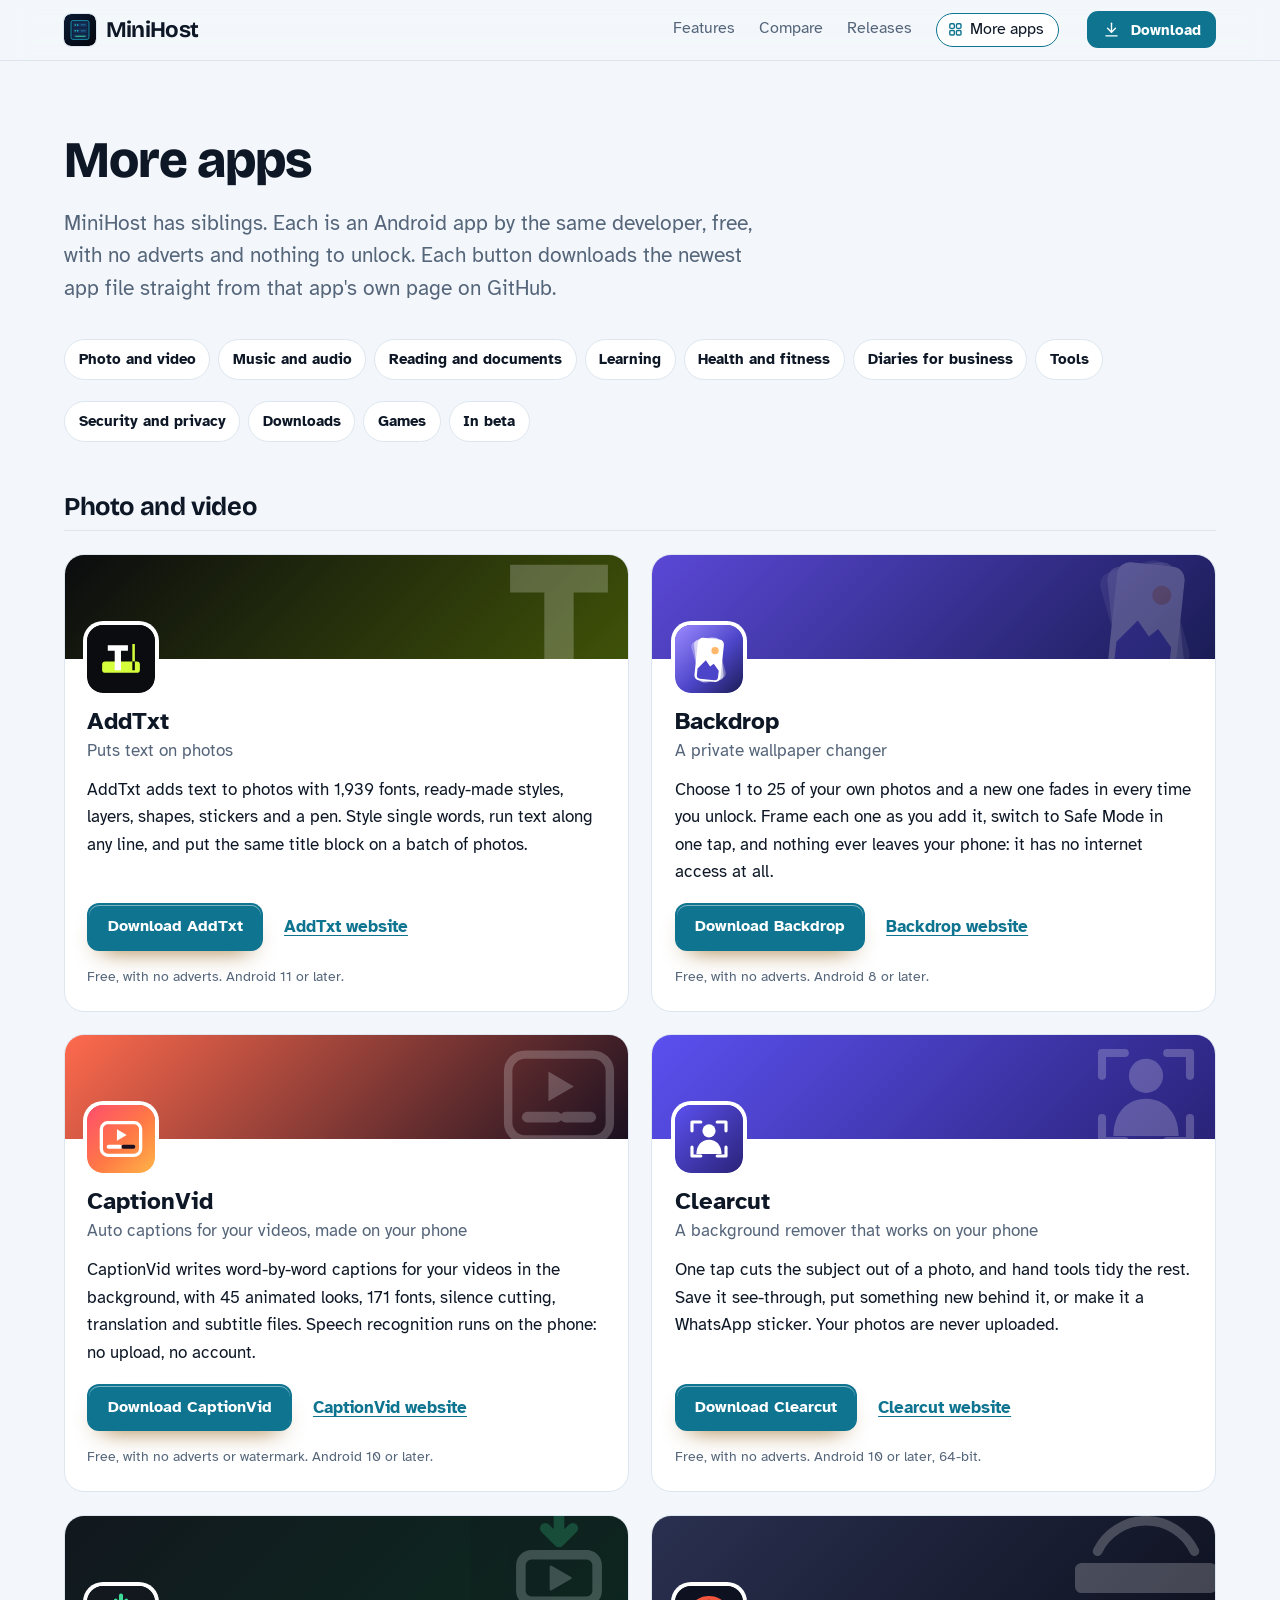
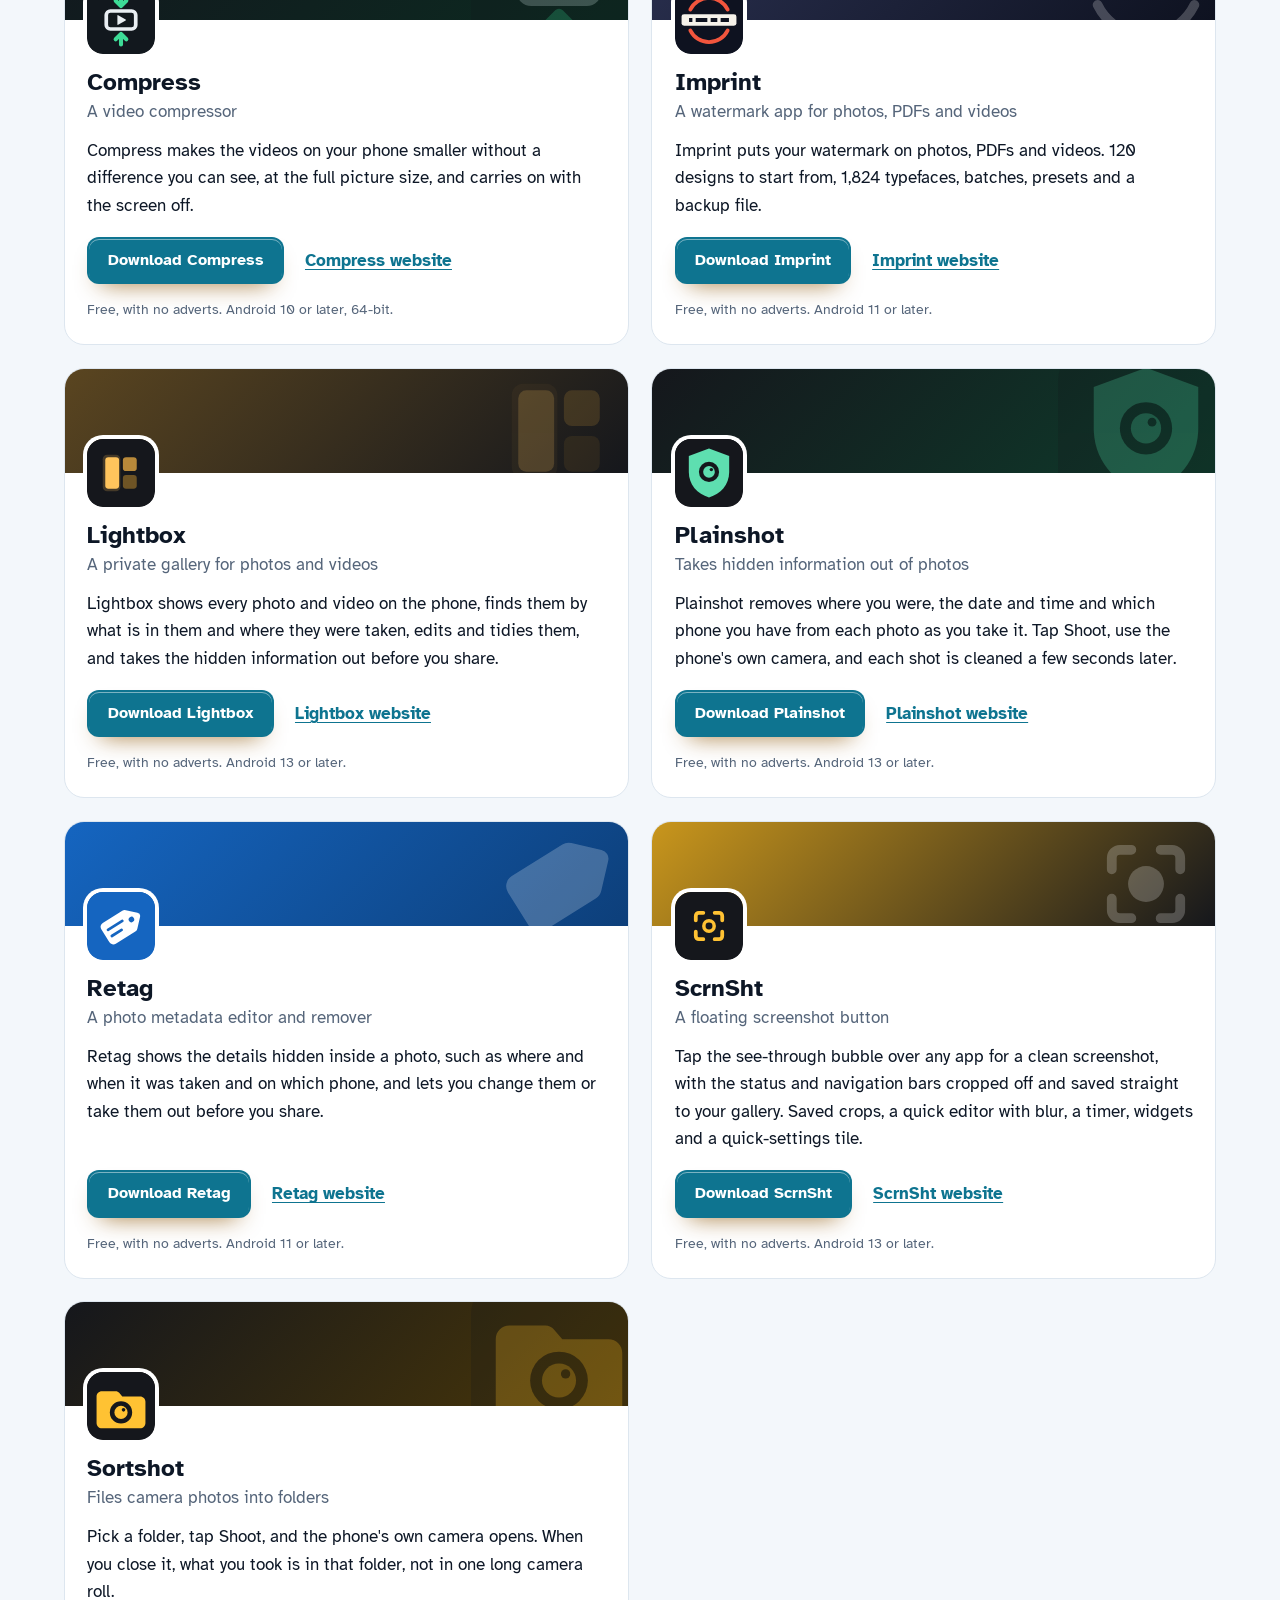
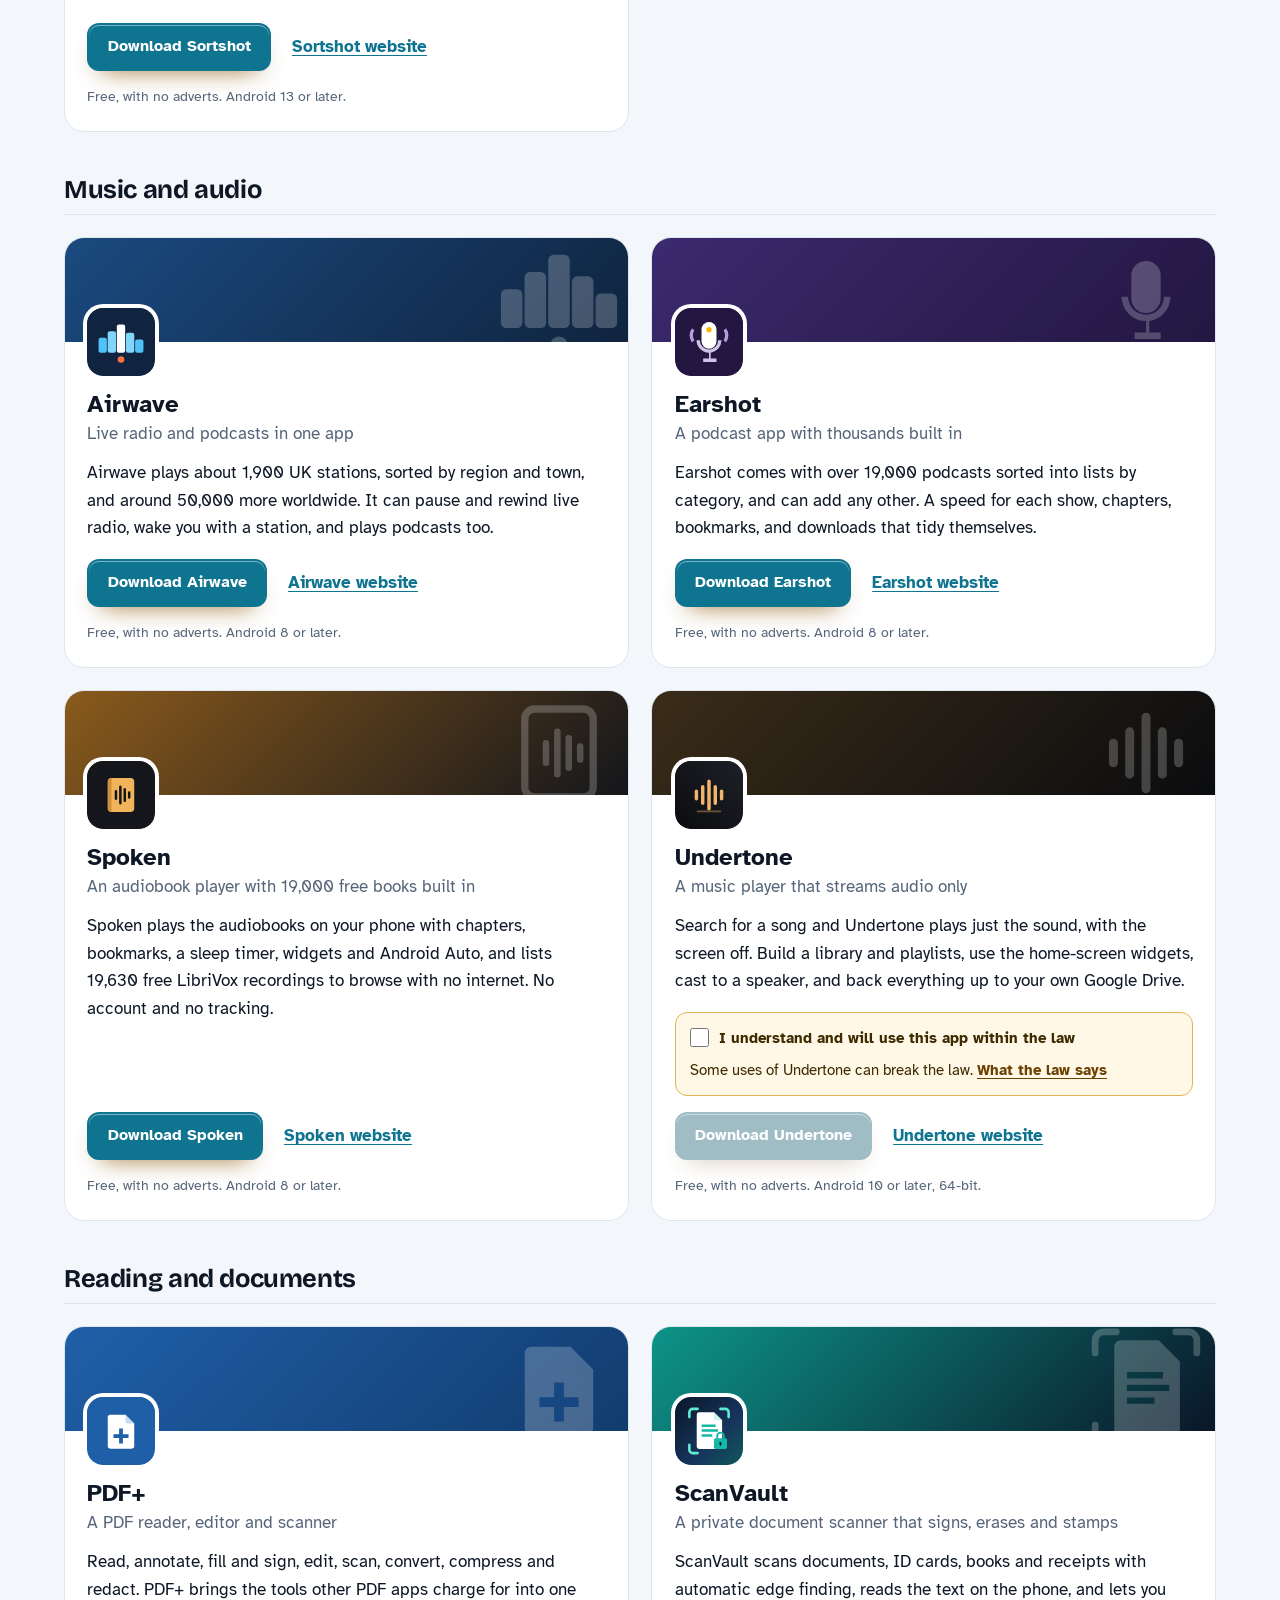
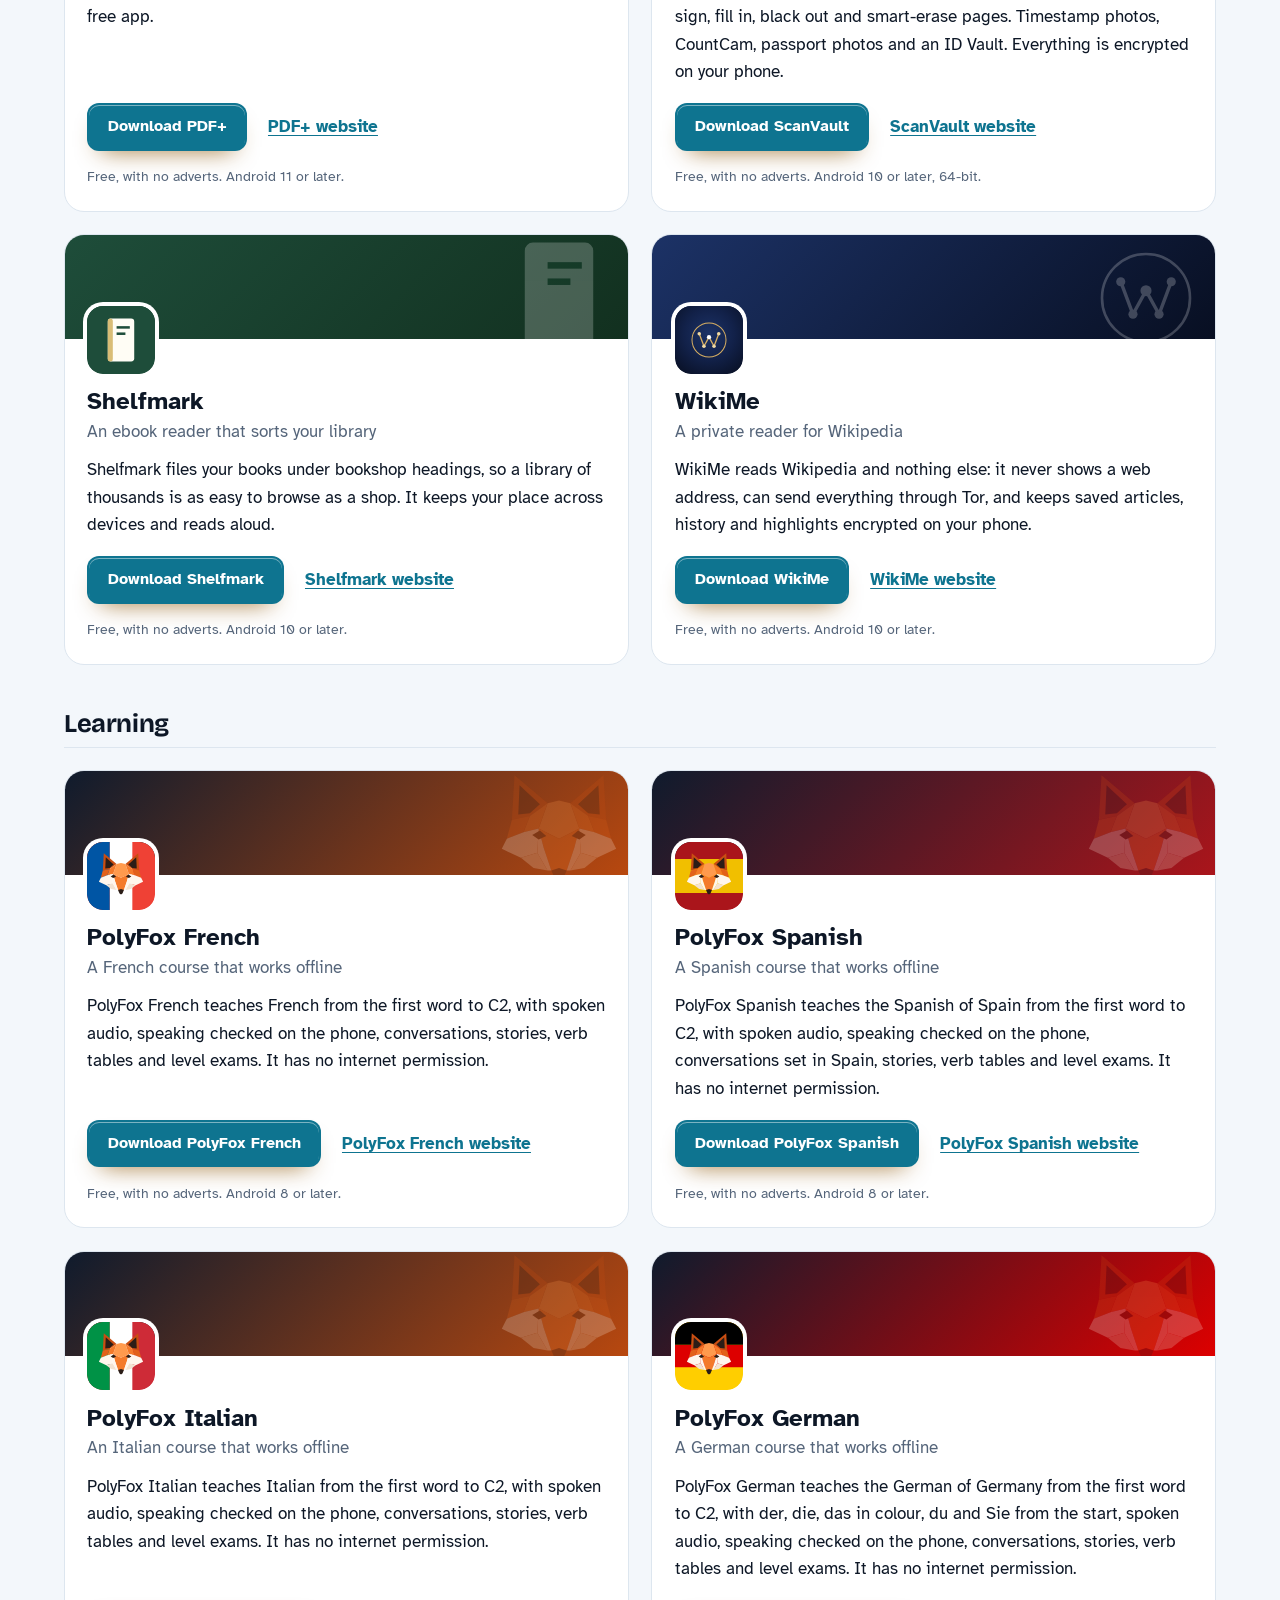
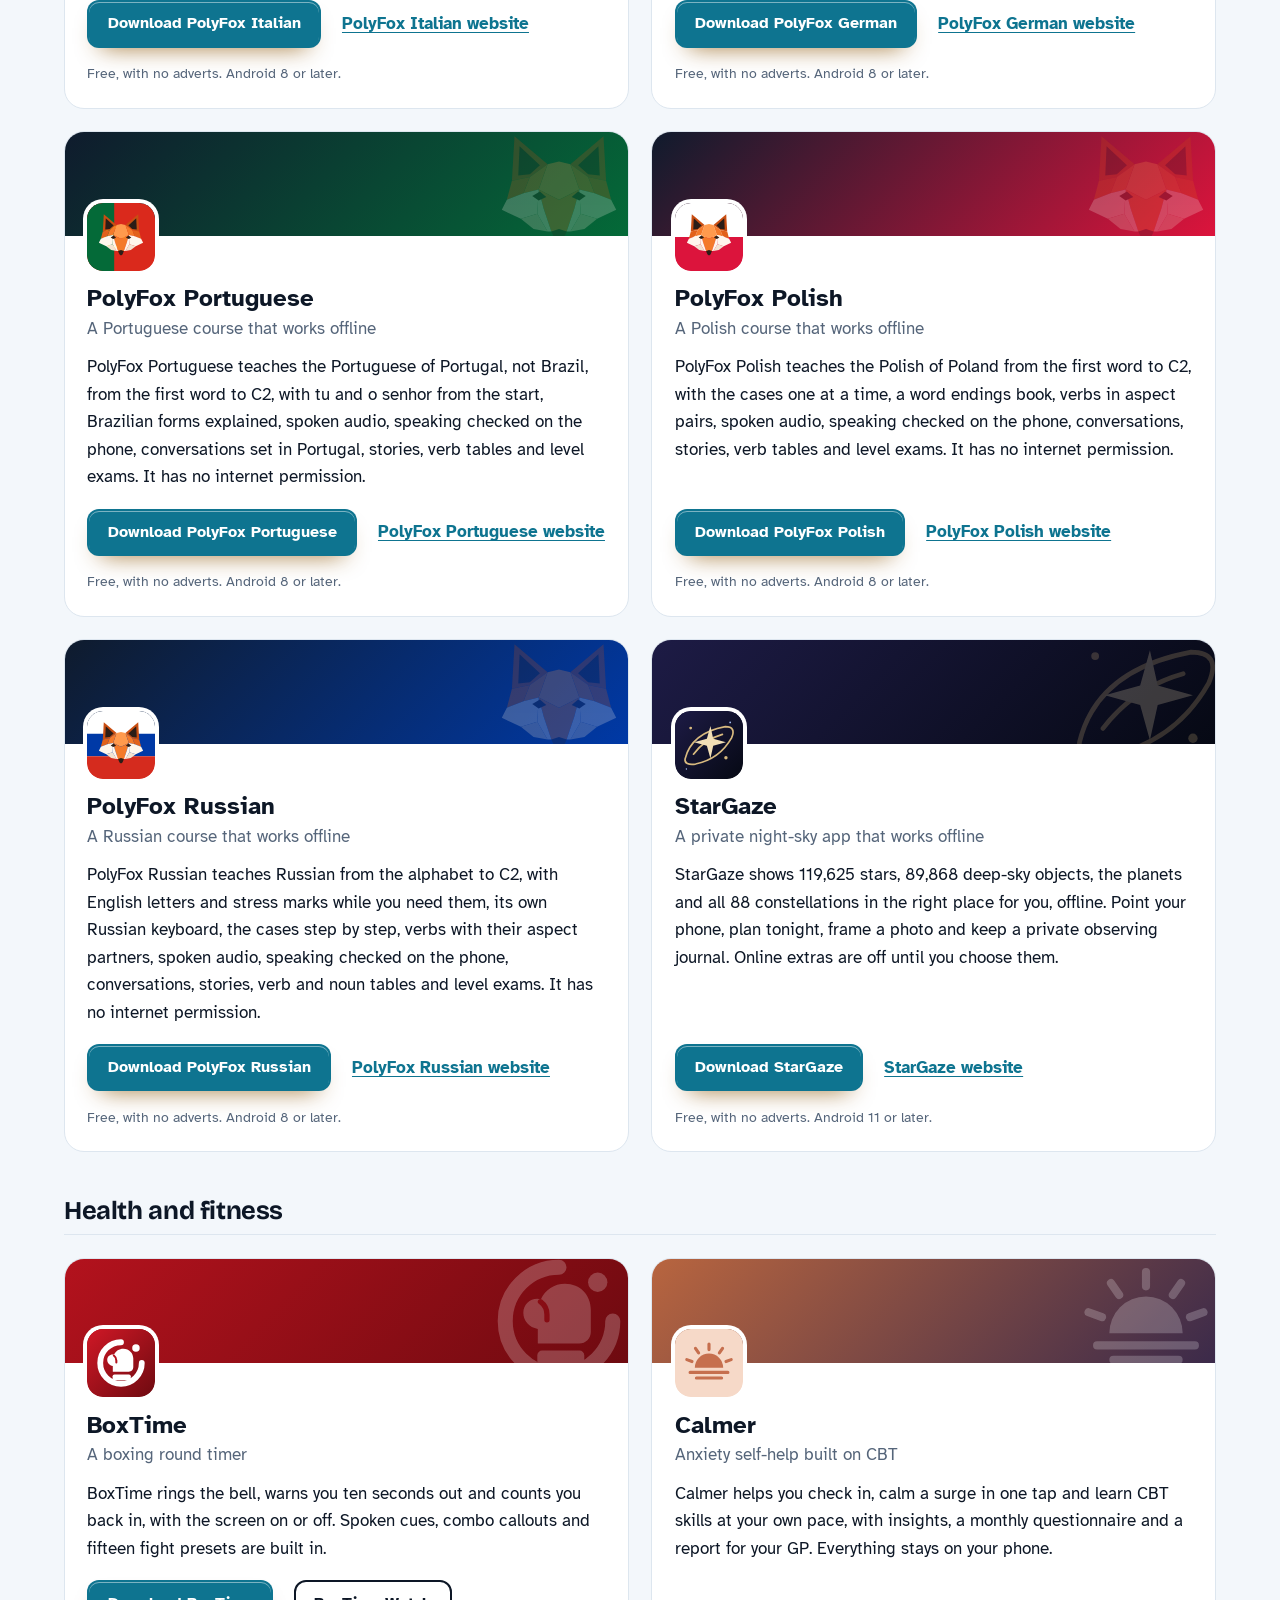
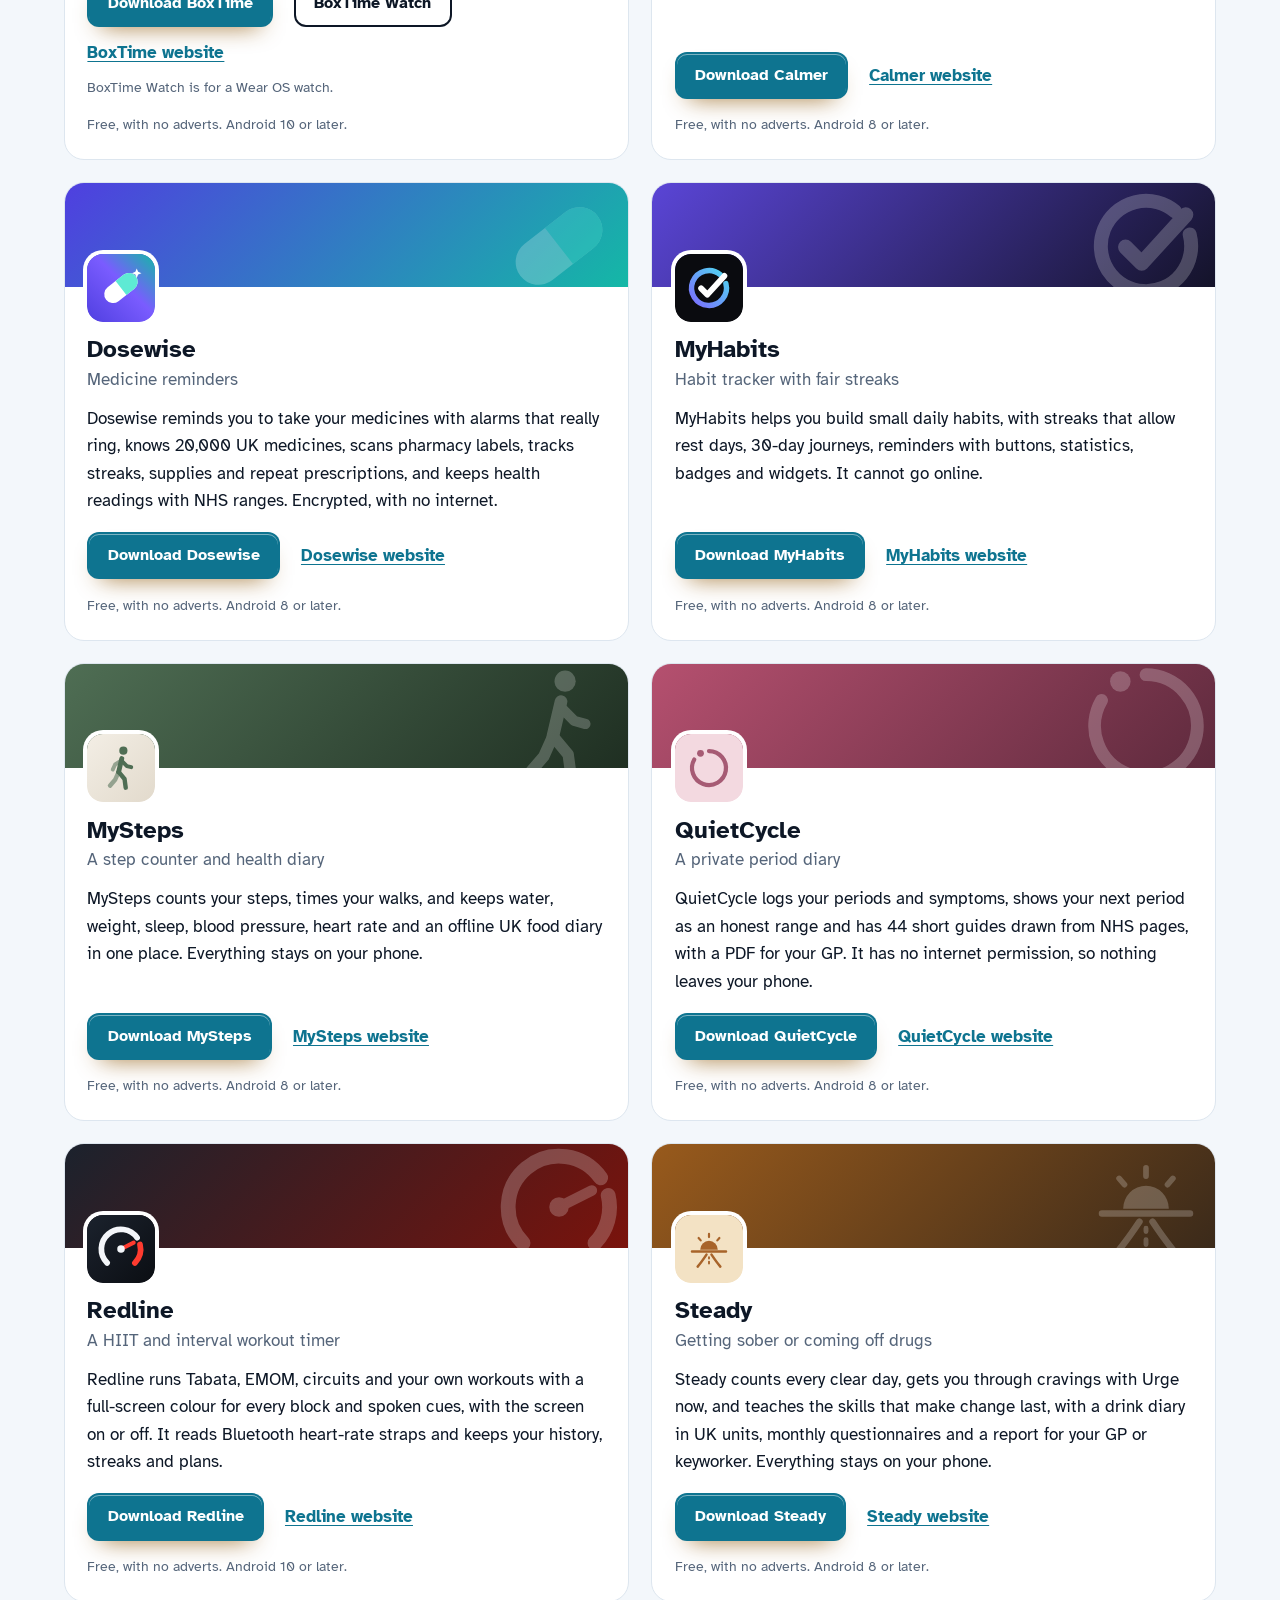
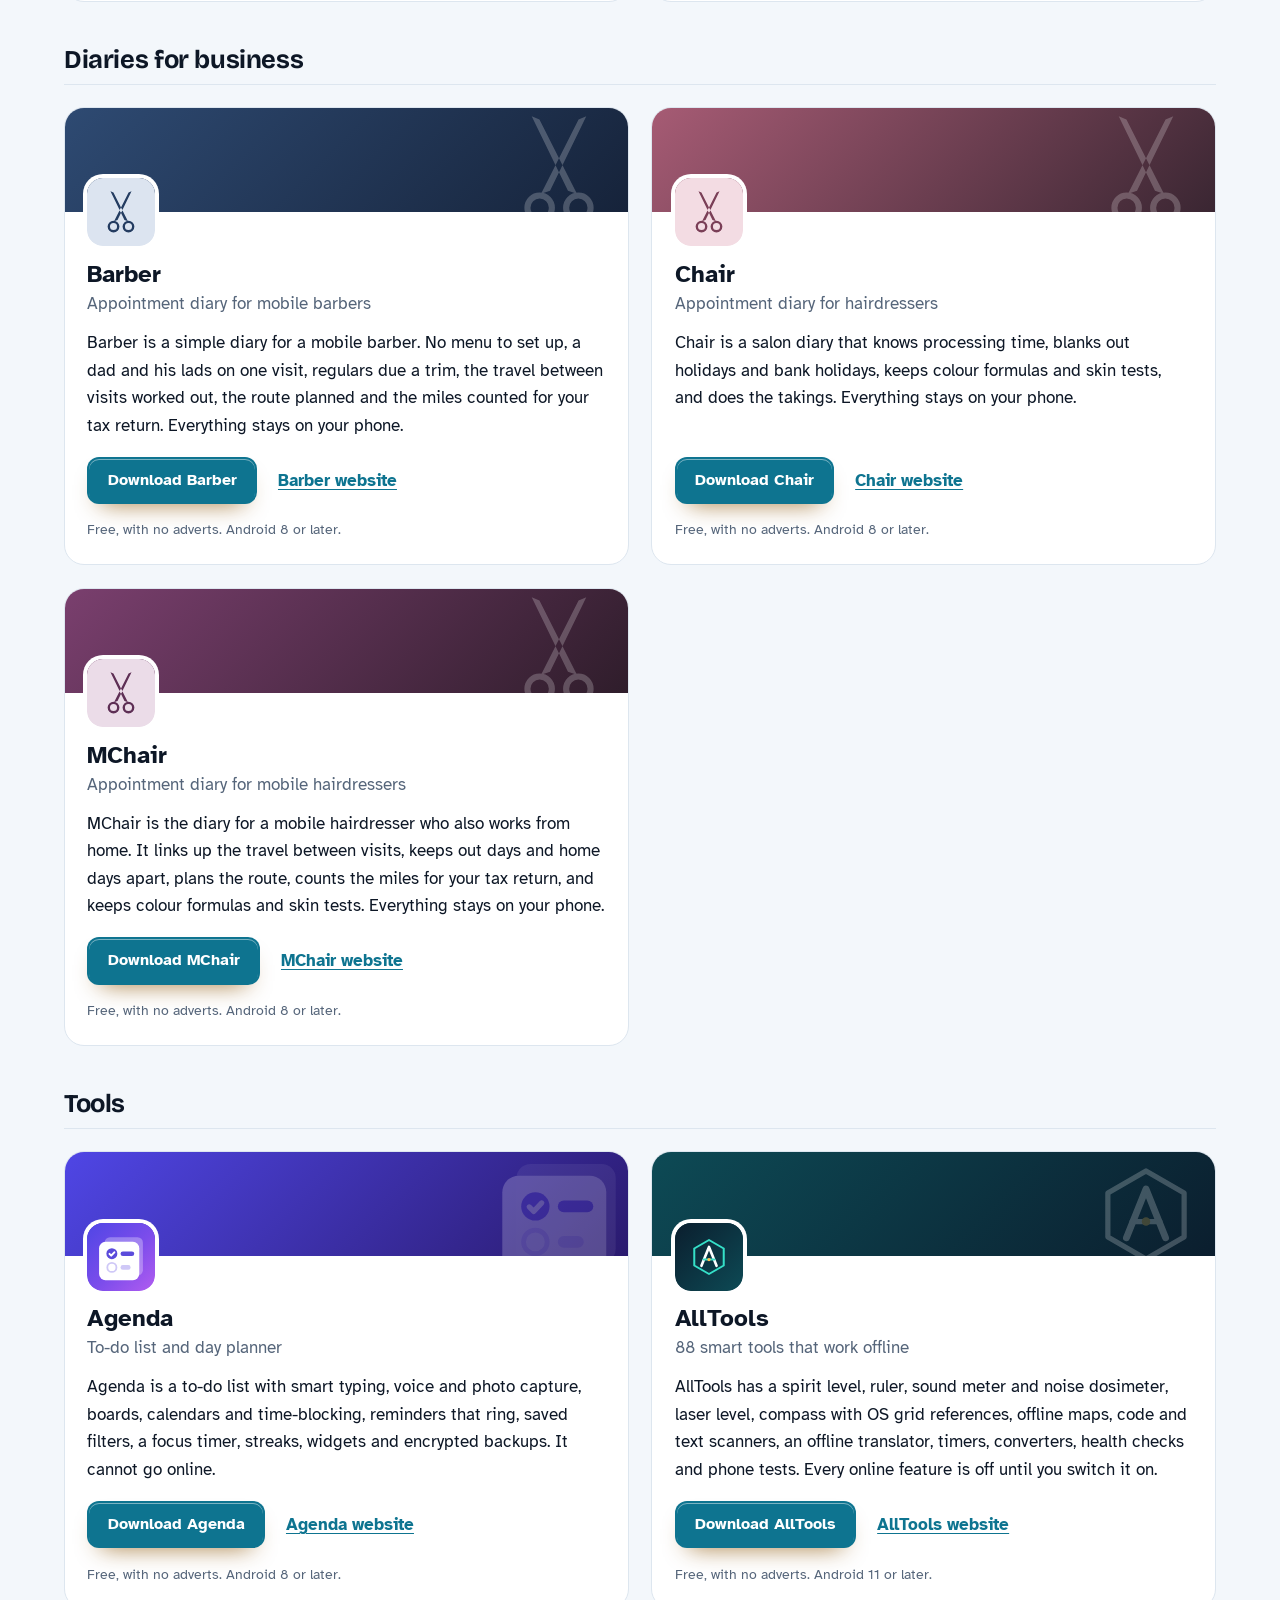
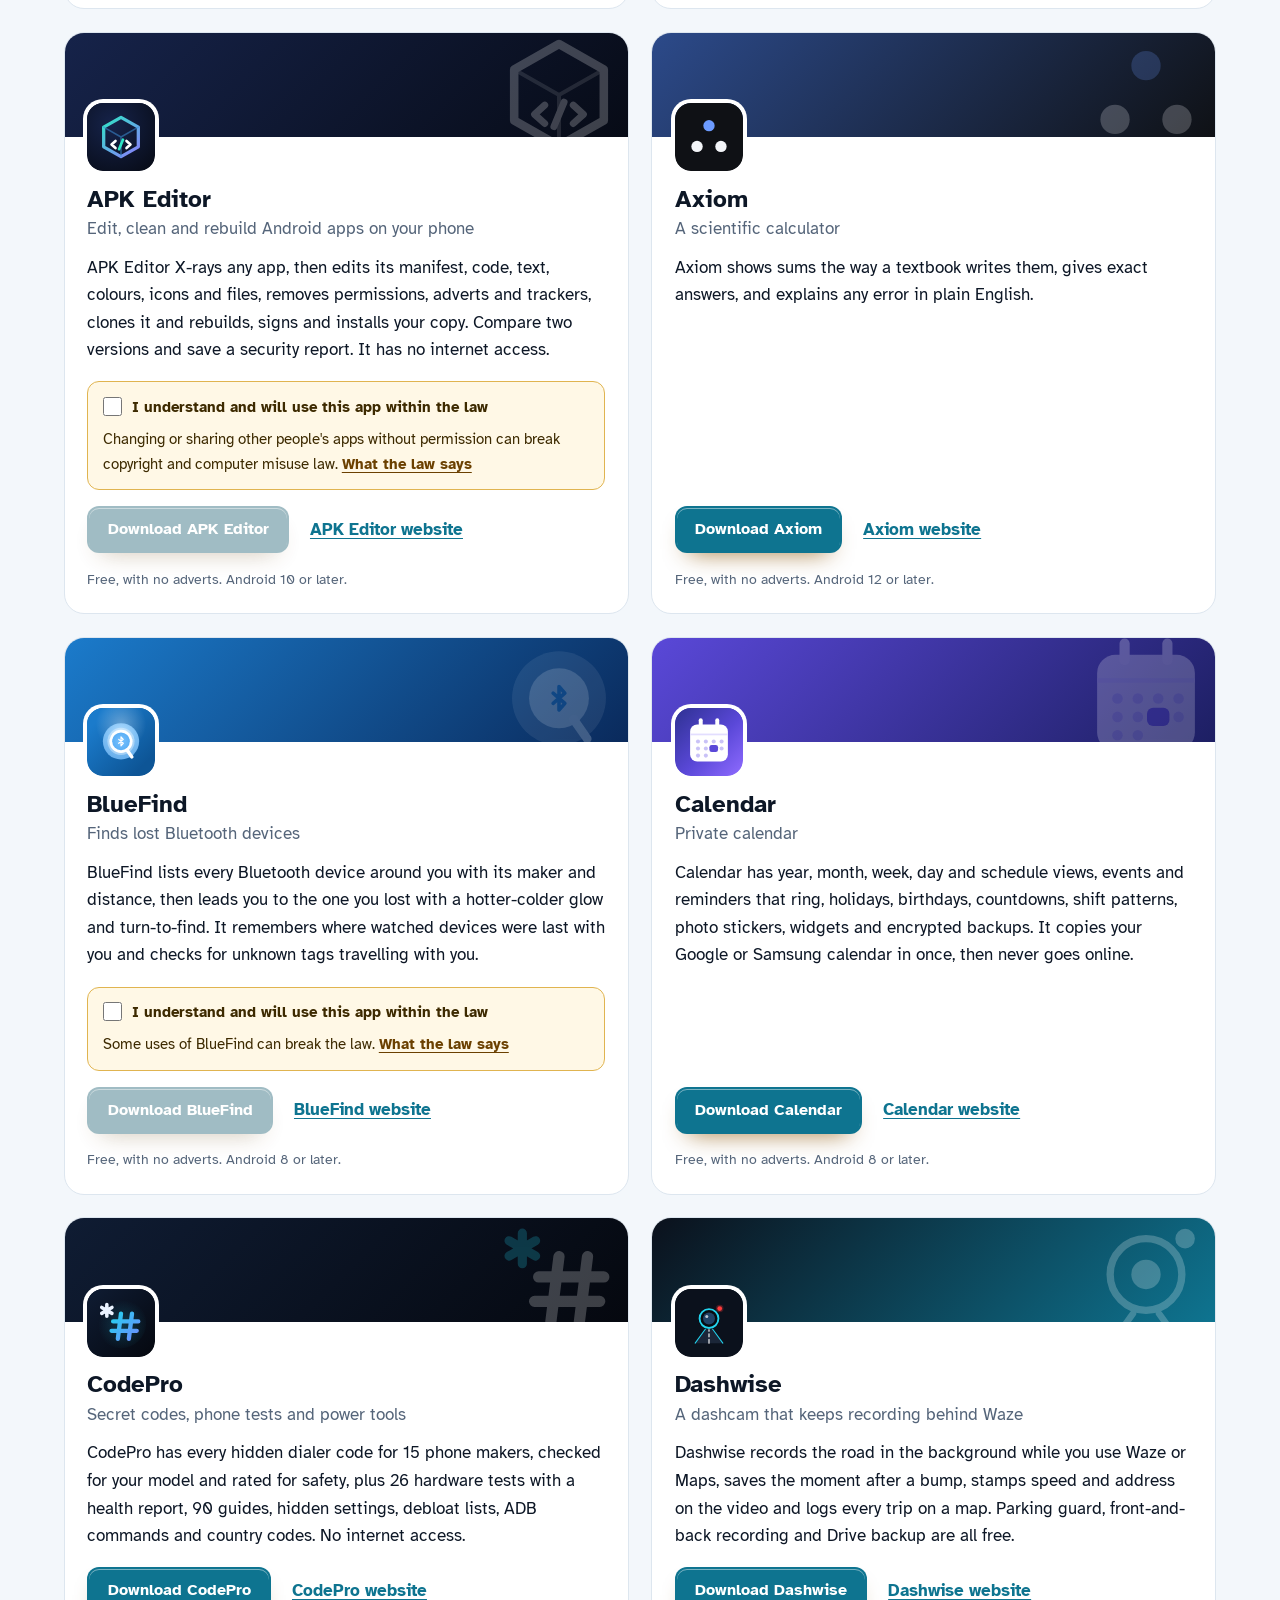
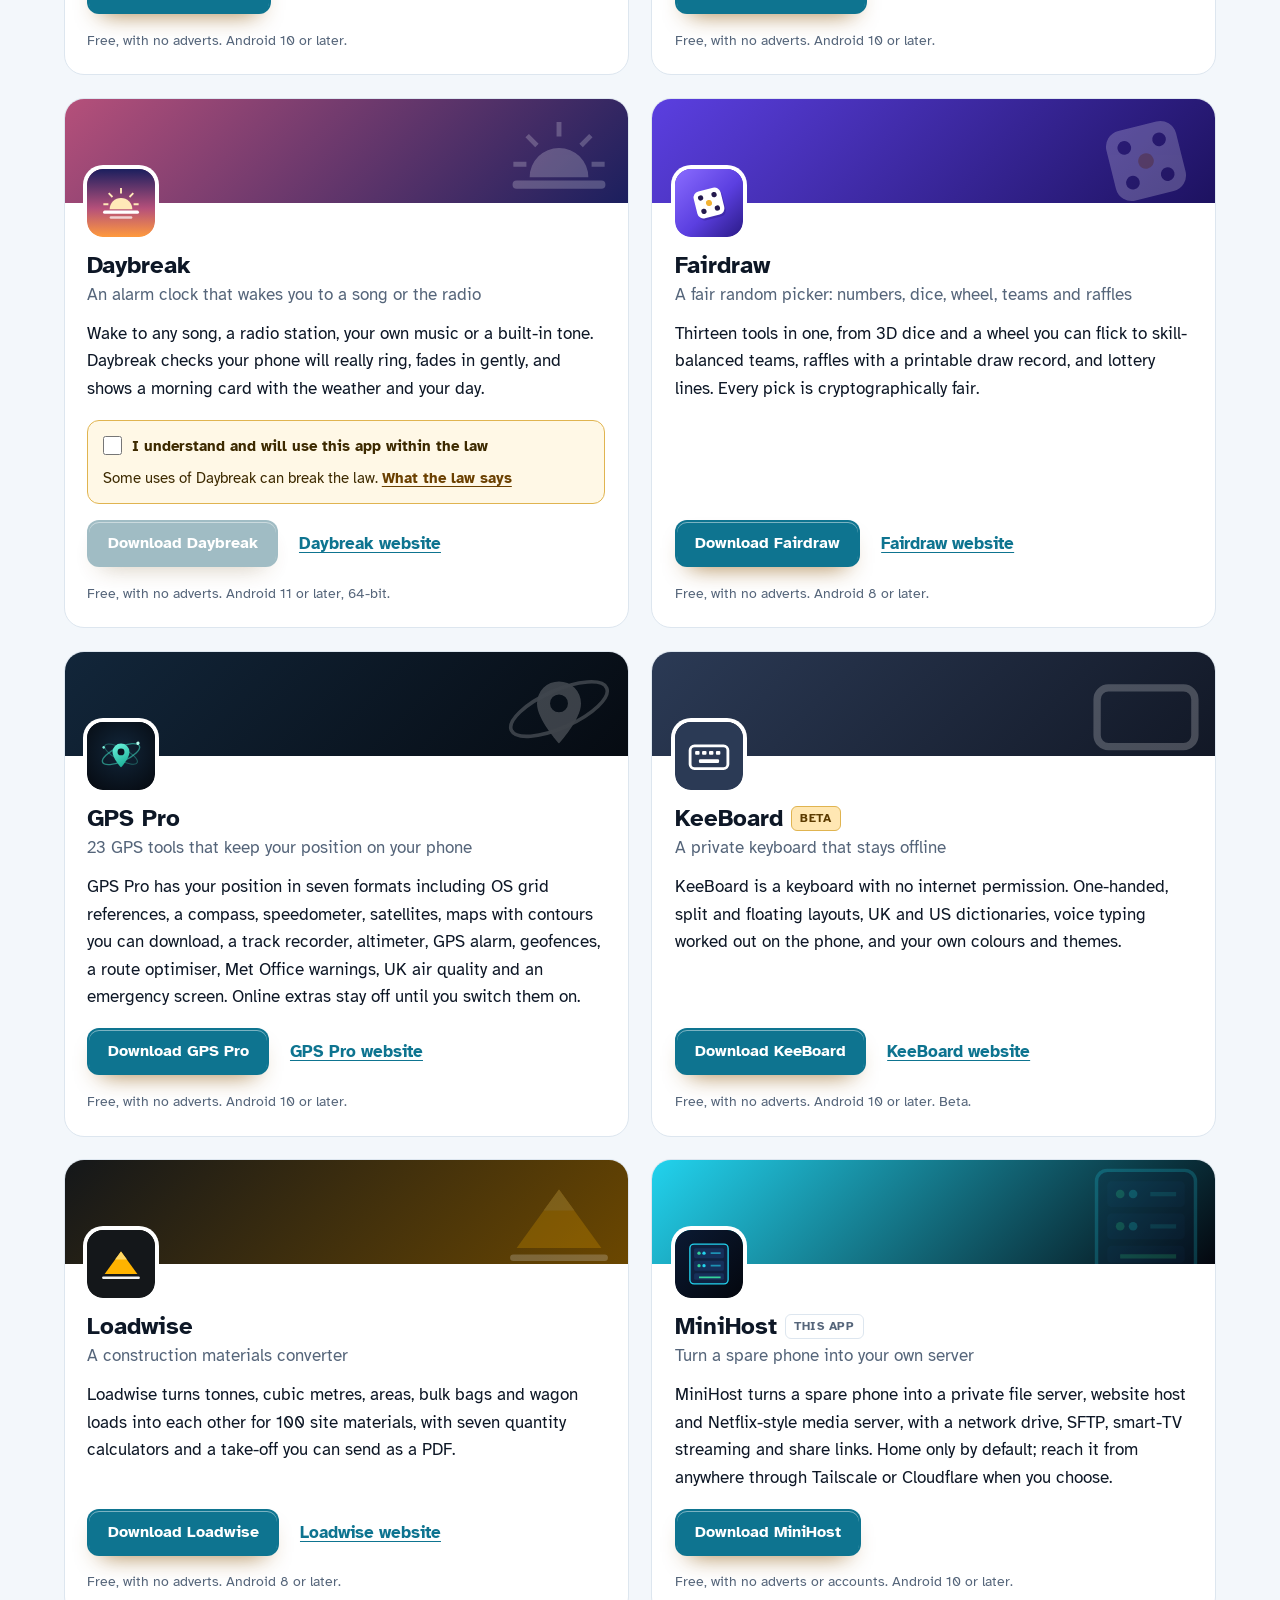
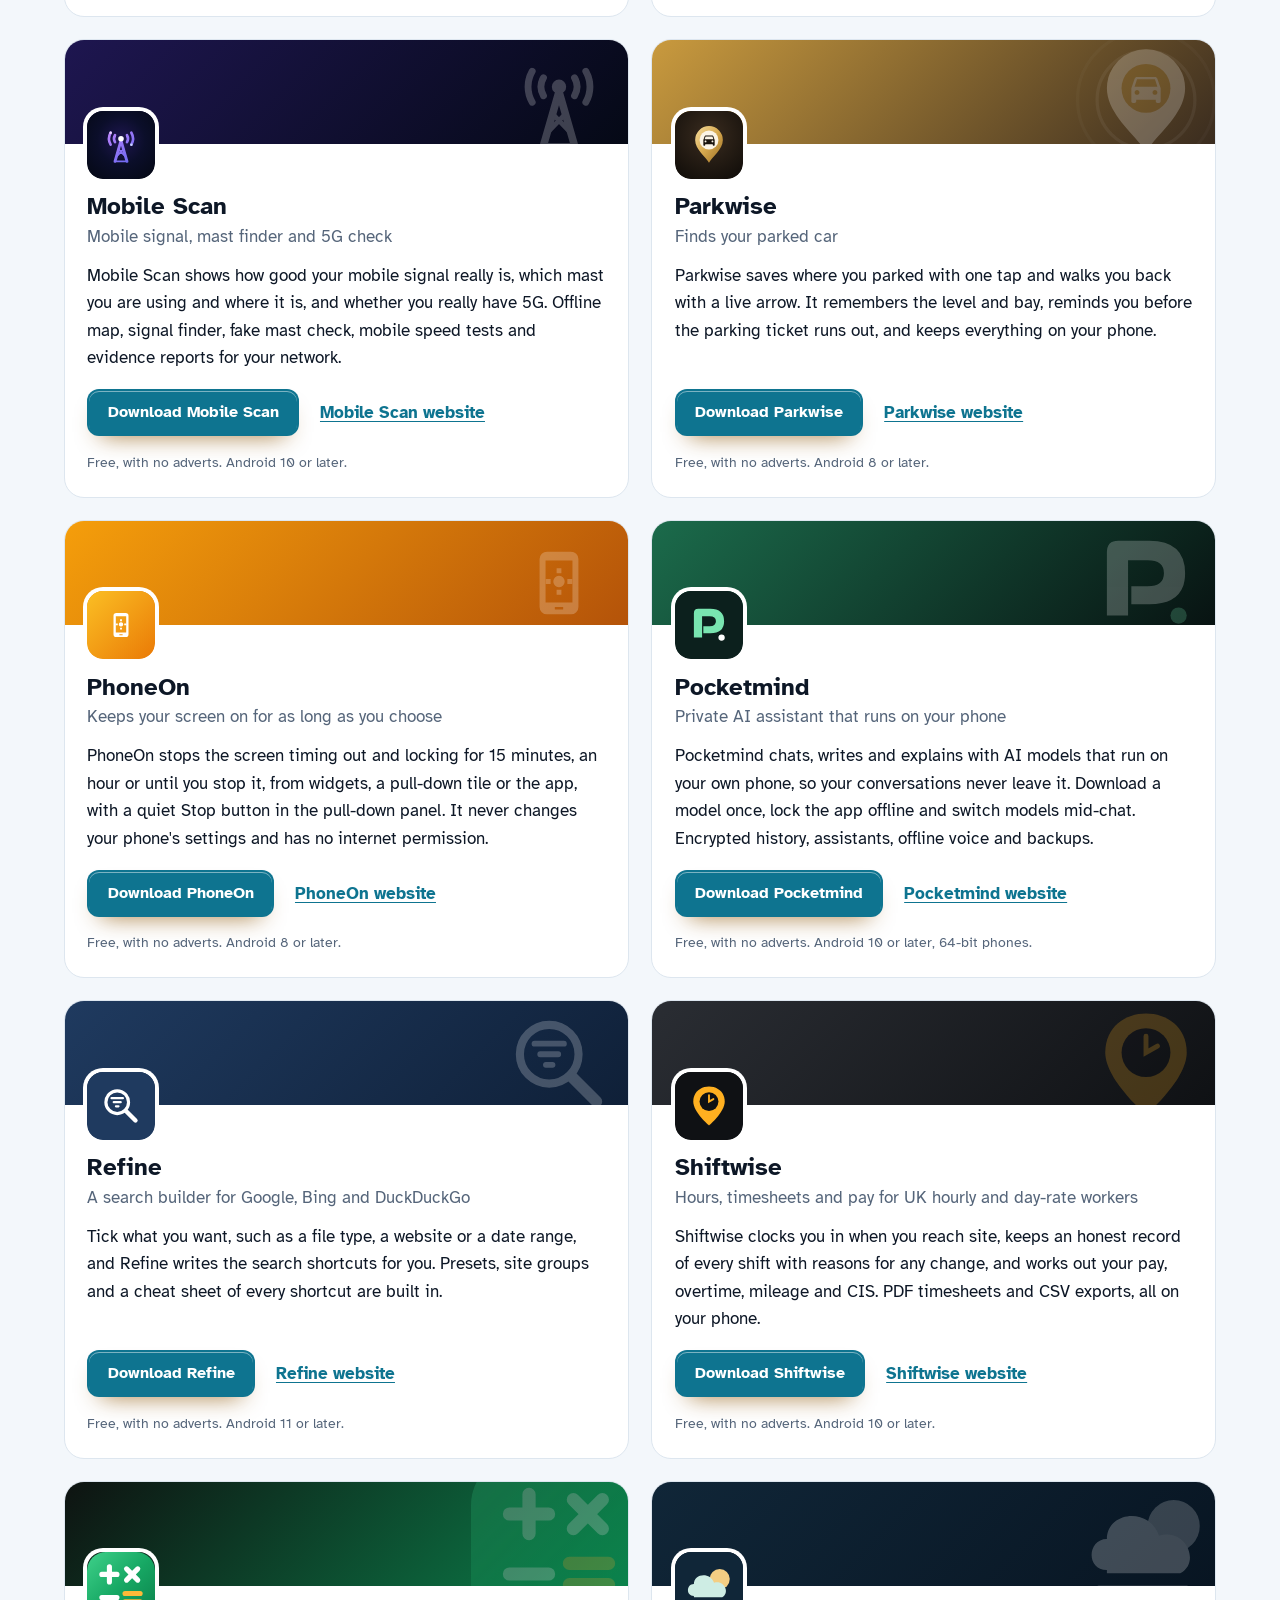
==== commit 39d618cb: "More apps: add APK Editor" ====
--- a/more-apps.html
+++ b/more-apps.html
@@ -4,7 +4,7 @@
 <meta charset="utf-8">
 <meta name="viewport" content="width=device-width, initial-scale=1">
 <title>More free Android apps from the maker of MiniHost</title>
-<meta name="description" content="All 97 free Android apps from the maker of MiniHost, in one list by category, each with its download and a link to its website.">
+<meta name="description" content="All 98 free Android apps from the maker of MiniHost, in one list by category, each with its download and a link to its website.">
 <meta name="author" content="Jonathan Jackson">
 <link rel="canonical" href="https://customgpter.github.io/minihost/more-apps.html">
 <meta name="theme-color" content="#f3f7fb" media="(prefers-color-scheme: light)">
@@ -12,7 +12,7 @@
 <meta property="og:type" content="website">
 <meta property="og:site_name" content="MiniHost">
 <meta property="og:title" content="More free Android apps from the maker of MiniHost">
-<meta property="og:description" content="All 97 free Android apps from the maker of MiniHost, in one list by category, each with its download and a link to its website.">
+<meta property="og:description" content="All 98 free Android apps from the maker of MiniHost, in one list by category, each with its download and a link to its website.">
 <meta property="og:url" content="https://customgpter.github.io/minihost/more-apps.html">
 <meta property="og:image" content="https://customgpter.github.io/minihost/assets/og.png">
 <meta property="og:image:width" content="1200">
@@ -26,7 +26,7 @@
 <link rel="preload" href="./assets/fonts/atkinson-hyperlegible-latin-400-normal.woff2" as="font" type="font/woff2" crossorigin>
 <link rel="stylesheet" href="./assets/site.css?v=1">
 <link rel="stylesheet" href="./assets/house.css?v=1">
-<script type="application/ld+json">{"@context":"https://schema.org","@type":"ItemList","name":"Apps from the maker of MiniHost","url":"https://customgpter.github.io/minihost/more-apps.html","itemListElement":[{"@type":"ListItem","position":1,"name":"AddTxt","url":"https://customgpter.github.io/addtxt/"},{"@type":"ListItem","position":2,"name":"Backdrop","url":"https://customgpter.github.io/backdrop/"},{"@type":"ListItem","position":3,"name":"CaptionVid","url":"https://customgpter.github.io/captionvid/"},{"@type":"ListItem","position":4,"name":"Clearcut","url":"https://customgpter.github.io/clearcut/"},{"@type":"ListItem","position":5,"name":"Compress","url":"https://customgpter.github.io/compress/"},{"@type":"ListItem","position":6,"name":"Imprint","url":"https://customgpter.github.io/imprint/"},{"@type":"ListItem","position":7,"name":"Lightbox","url":"https://customgpter.github.io/lightbox/"},{"@type":"ListItem","position":8,"name":"Plainshot","url":"https://customgpter.github.io/plainshot/"},{"@type":"ListItem","position":9,"name":"Retag","url":"https://customgpter.github.io/retag/"},{"@type":"ListItem","position":10,"name":"ScrnSht","url":"https://customgpter.github.io/scrnsht/"},{"@type":"ListItem","position":11,"name":"Sortshot","url":"https://customgpter.github.io/sortshot/"},{"@type":"ListItem","position":12,"name":"Airwave","url":"https://customgpter.github.io/airwave/"},{"@type":"ListItem","position":13,"name":"Earshot","url":"https://customgpter.github.io/earshot/"},{"@type":"ListItem","position":14,"name":"Spoken","url":"https://customgpter.github.io/spoken/"},{"@type":"ListItem","position":15,"name":"Undertone","url":"https://customgpter.github.io/undertone/"},{"@type":"ListItem","position":16,"name":"PDF+","url":"https://customgpter.github.io/pdfplus/"},{"@type":"ListItem","position":17,"name":"ScanVault","url":"https://customgpter.github.io/scanvault/"},{"@type":"ListItem","position":18,"name":"Shelfmark","url":"https://customgpter.github.io/shelfmark/"},{"@type":"ListItem","position":19,"name":"WikiMe","url":"https://customgpter.github.io/wikime/"},{"@type":"ListItem","position":20,"name":"PolyFox French","url":"https://customgpter.github.io/polyfox/"},{"@type":"ListItem","position":21,"name":"PolyFox Spanish","url":"https://customgpter.github.io/polyfox-spanish/"},{"@type":"ListItem","position":22,"name":"PolyFox Italian","url":"https://customgpter.github.io/polyfox-italian/"},{"@type":"ListItem","position":23,"name":"PolyFox German","url":"https://customgpter.github.io/polyfox-german/"},{"@type":"ListItem","position":24,"name":"PolyFox Portuguese","url":"https://customgpter.github.io/polyfox-portuguese/"},{"@type":"ListItem","position":25,"name":"PolyFox Polish","url":"https://customgpter.github.io/polyfox-polish/"},{"@type":"ListItem","position":26,"name":"PolyFox Russian","url":"https://customgpter.github.io/polyfox-russian/"},{"@type":"ListItem","position":27,"name":"StarGaze","url":"https://customgpter.github.io/stargaze/"},{"@type":"ListItem","position":28,"name":"BoxTime","url":"https://customgpter.github.io/boxtime/"},{"@type":"ListItem","position":29,"name":"Calmer","url":"https://customgpter.github.io/calmer/"},{"@type":"ListItem","position":30,"name":"Dosewise","url":"https://customgpter.github.io/dosewise/"},{"@type":"ListItem","position":31,"name":"MyHabits","url":"https://customgpter.github.io/myhabits/"},{"@type":"ListItem","position":32,"name":"MySteps","url":"https://customgpter.github.io/mysteps/"},{"@type":"ListItem","position":33,"name":"QuietCycle","url":"https://customgpter.github.io/quietcycle/"},{"@type":"ListItem","position":34,"name":"Redline","url":"https://customgpter.github.io/redline/"},{"@type":"ListItem","position":35,"name":"Steady","url":"https://customgpter.github.io/steady/"},{"@type":"ListItem","position":36,"name":"Barber","url":"https://customgpter.github.io/barber/"},{"@type":"ListItem","position":37,"name":"Chair","url":"https://customgpter.github.io/chair/"},{"@type":"ListItem","position":38,"name":"MChair","url":"https://customgpter.github.io/mchair/"},{"@type":"ListItem","position":39,"name":"Agenda","url":"https://customgpter.github.io/agenda/"},{"@type":"ListItem","position":40,"name":"AllTools","url":"https://customgpter.github.io/alltools/"},{"@type":"ListItem","position":41,"name":"Axiom","url":"https://customgpter.github.io/axiom/"},{"@type":"ListItem","position":42,"name":"BlueFind","url":"https://customgpter.github.io/bluefind/"},{"@type":"ListItem","position":43,"name":"Calendar","url":"https://customgpter.github.io/calendar/"},{"@type":"ListItem","position":44,"name":"CodePro","url":"https://customgpter.github.io/codepro/"},{"@type":"ListItem","position":45,"name":"Dashwise","url":"https://customgpter.github.io/dashwise/"},{"@type":"ListItem","position":46,"name":"Daybreak","url":"https://customgpter.github.io/daybreak/"},{"@type":"ListItem","position":47,"name":"Fairdraw","url":"https://customgpter.github.io/fairdraw/"},{"@type":"ListItem","position":48,"name":"GPS Pro","url":"https://customgpter.github.io/gpspro/"},{"@type":"ListItem","position":49,"name":"KeeBoard","url":"https://customgpter.github.io/keeboard/"},{"@type":"ListItem","position":50,"name":"Loadwise","url":"https://customgpter.github.io/loadwise/"},{"@type":"ListItem","position":51,"name":"MiniHost","url":"https://customgpter.github.io/minihost/"},{"@type":"ListItem","position":52,"name":"Mobile Scan","url":"https://customgpter.github.io/mobilescan/"},{"@type":"ListItem","position":53,"name":"Parkwise","url":"https://customgpter.github.io/parkwise/"},{"@type":"ListItem","position":54,"name":"PhoneOn","url":"https://customgpter.github.io/phoneon/"},{"@type":"ListItem","position":55,"name":"Pocketmind","url":"https://customgpter.github.io/pocketmind/"},{"@type":"ListItem","position":56,"name":"Refine","url":"https://customgpter.github.io/refine/"},{"@type":"ListItem","position":57,"name":"Shiftwise","url":"https://customgpter.github.io/shiftwise/"},{"@type":"ListItem","position":58,"name":"SimpleCalc","url":"https://customgpter.github.io/simplecalc/"},{"@type":"ListItem","position":59,"name":"Skyline","url":"https://customgpter.github.io/skyline/"},{"@type":"ListItem","position":60,"name":"Slipway","url":"https://customgpter.github.io/slipway/"},{"@type":"ListItem","position":61,"name":"Tagger","url":"https://customgpter.github.io/tagger/"},{"@type":"ListItem","position":62,"name":"TotalClean","url":"https://customgpter.github.io/totalclean/"},{"@type":"ListItem","position":63,"name":"TVLink","url":"https://customgpter.github.io/tvlink/"},{"@type":"ListItem","position":64,"name":"Unbox","url":"https://customgpter.github.io/unbox/"},{"@type":"ListItem","position":65,"name":"WhatsKeep","url":"https://customgpter.github.io/whatskeep/"},{"@type":"ListItem","position":66,"name":"WiFi Scan","url":"https://customgpter.github.io/wifiscan/"},{"@type":"ListItem","position":67,"name":"Auditly","url":"https://customgpter.github.io/auditly/"},{"@type":"ListItem","position":68,"name":"Backchannel","url":"https://customgpter.github.io/backchannel/"},{"@type":"ListItem","position":69,"name":"ENotes","url":"https://customgpter.github.io/enotes/"},{"@type":"ListItem","position":70,"name":"FindMe","url":"https://customgpter.github.io/findme/"},{"@type":"ListItem","position":71,"name":"iLock","url":"https://customgpter.github.io/ilock/"},{"@type":"ListItem","position":72,"name":"ImSafe","url":"https://customgpter.github.io/imsafe/"},{"@type":"ListItem","position":73,"name":"IShred","url":"https://customgpter.github.io/ishred/"},{"@type":"ListItem","position":74,"name":"LockBox","url":"https://customgpter.github.io/lockbox/"},{"@type":"ListItem","position":75,"name":"PassVault","url":"https://customgpter.github.io/passvault/"},{"@type":"ListItem","position":76,"name":"SpyFind","url":"https://customgpter.github.io/spyfind/"},{"@type":"ListItem","position":77,"name":"TextWipe","url":"https://customgpter.github.io/textwipe/"},{"@type":"ListItem","position":78,"name":"Tracewire","url":"https://customgpter.github.io/tracewire/"},{"@type":"ListItem","position":79,"name":"Vigil","url":"https://customgpter.github.io/vigil/"},{"@type":"ListItem","position":80,"name":"Grab","url":"https://customgpter.github.io/grab/"},{"@type":"ListItem","position":81,"name":"Swarm","url":"https://customgpter.github.io/swarm/"},{"@type":"ListItem","position":82,"name":"Plane Games","url":"https://customgpter.github.io/plane-games/"},{"@type":"ListItem","position":83,"name":"Ninefold","url":"https://customgpter.github.io/ninefold/"},{"@type":"ListItem","position":84,"name":"Cubewise","url":"https://customgpter.github.io/cubewise/"},{"@type":"ListItem","position":85,"name":"Tilewise","url":"https://customgpter.github.io/tilewise/"},{"@type":"ListItem","position":86,"name":"Letterwise","url":"https://customgpter.github.io/letterwise/"},{"@type":"ListItem","position":87,"name":"Kingside","url":"https://customgpter.github.io/kingside/"},{"@type":"ListItem","position":88,"name":"Deckhand","url":"https://customgpter.github.io/deckhand/"},{"@type":"ListItem","position":89,"name":"SNESForge","url":"https://customgpter.github.io/snesforge/"},{"@type":"ListItem","position":90,"name":"Fame Boy","url":"https://customgpter.github.io/fameboy/"},{"@type":"ListItem","position":91,"name":"PSPPro","url":"https://customgpter.github.io/psppro/"},{"@type":"ListItem","position":92,"name":"MegaGen","url":"https://customgpter.github.io/megagen/"},{"@type":"ListItem","position":93,"name":"QVR","url":"https://customgpter.github.io/qvr/"},{"@type":"ListItem","position":94,"name":"QVR Watch","url":"https://customgpter.github.io/qvr-watch/"},{"@type":"ListItem","position":95,"name":"QVRLite","url":"https://customgpter.github.io/qvrlite/"},{"@type":"ListItem","position":96,"name":"Onionz","url":"https://customgpter.github.io/onionz/"},{"@type":"ListItem","position":97,"name":"OnionzWeb","url":"https://customgpter.github.io/onionzweb/"}]}</script>
+<script type="application/ld+json">{"@context":"https://schema.org","@type":"ItemList","name":"Apps from the maker of MiniHost","url":"https://customgpter.github.io/minihost/more-apps.html","itemListElement":[{"@type":"ListItem","position":1,"name":"AddTxt","url":"https://customgpter.github.io/addtxt/"},{"@type":"ListItem","position":2,"name":"Backdrop","url":"https://customgpter.github.io/backdrop/"},{"@type":"ListItem","position":3,"name":"CaptionVid","url":"https://customgpter.github.io/captionvid/"},{"@type":"ListItem","position":4,"name":"Clearcut","url":"https://customgpter.github.io/clearcut/"},{"@type":"ListItem","position":5,"name":"Compress","url":"https://customgpter.github.io/compress/"},{"@type":"ListItem","position":6,"name":"Imprint","url":"https://customgpter.github.io/imprint/"},{"@type":"ListItem","position":7,"name":"Lightbox","url":"https://customgpter.github.io/lightbox/"},{"@type":"ListItem","position":8,"name":"Plainshot","url":"https://customgpter.github.io/plainshot/"},{"@type":"ListItem","position":9,"name":"Retag","url":"https://customgpter.github.io/retag/"},{"@type":"ListItem","position":10,"name":"ScrnSht","url":"https://customgpter.github.io/scrnsht/"},{"@type":"ListItem","position":11,"name":"Sortshot","url":"https://customgpter.github.io/sortshot/"},{"@type":"ListItem","position":12,"name":"Airwave","url":"https://customgpter.github.io/airwave/"},{"@type":"ListItem","position":13,"name":"Earshot","url":"https://customgpter.github.io/earshot/"},{"@type":"ListItem","position":14,"name":"Spoken","url":"https://customgpter.github.io/spoken/"},{"@type":"ListItem","position":15,"name":"Undertone","url":"https://customgpter.github.io/undertone/"},{"@type":"ListItem","position":16,"name":"PDF+","url":"https://customgpter.github.io/pdfplus/"},{"@type":"ListItem","position":17,"name":"ScanVault","url":"https://customgpter.github.io/scanvault/"},{"@type":"ListItem","position":18,"name":"Shelfmark","url":"https://customgpter.github.io/shelfmark/"},{"@type":"ListItem","position":19,"name":"WikiMe","url":"https://customgpter.github.io/wikime/"},{"@type":"ListItem","position":20,"name":"PolyFox French","url":"https://customgpter.github.io/polyfox/"},{"@type":"ListItem","position":21,"name":"PolyFox Spanish","url":"https://customgpter.github.io/polyfox-spanish/"},{"@type":"ListItem","position":22,"name":"PolyFox Italian","url":"https://customgpter.github.io/polyfox-italian/"},{"@type":"ListItem","position":23,"name":"PolyFox German","url":"https://customgpter.github.io/polyfox-german/"},{"@type":"ListItem","position":24,"name":"PolyFox Portuguese","url":"https://customgpter.github.io/polyfox-portuguese/"},{"@type":"ListItem","position":25,"name":"PolyFox Polish","url":"https://customgpter.github.io/polyfox-polish/"},{"@type":"ListItem","position":26,"name":"PolyFox Russian","url":"https://customgpter.github.io/polyfox-russian/"},{"@type":"ListItem","position":27,"name":"StarGaze","url":"https://customgpter.github.io/stargaze/"},{"@type":"ListItem","position":28,"name":"BoxTime","url":"https://customgpter.github.io/boxtime/"},{"@type":"ListItem","position":29,"name":"Calmer","url":"https://customgpter.github.io/calmer/"},{"@type":"ListItem","position":30,"name":"Dosewise","url":"https://customgpter.github.io/dosewise/"},{"@type":"ListItem","position":31,"name":"MyHabits","url":"https://customgpter.github.io/myhabits/"},{"@type":"ListItem","position":32,"name":"MySteps","url":"https://customgpter.github.io/mysteps/"},{"@type":"ListItem","position":33,"name":"QuietCycle","url":"https://customgpter.github.io/quietcycle/"},{"@type":"ListItem","position":34,"name":"Redline","url":"https://customgpter.github.io/redline/"},{"@type":"ListItem","position":35,"name":"Steady","url":"https://customgpter.github.io/steady/"},{"@type":"ListItem","position":36,"name":"Barber","url":"https://customgpter.github.io/barber/"},{"@type":"ListItem","position":37,"name":"Chair","url":"https://customgpter.github.io/chair/"},{"@type":"ListItem","position":38,"name":"MChair","url":"https://customgpter.github.io/mchair/"},{"@type":"ListItem","position":39,"name":"Agenda","url":"https://customgpter.github.io/agenda/"},{"@type":"ListItem","position":40,"name":"AllTools","url":"https://customgpter.github.io/alltools/"},{"@type":"ListItem","position":41,"name":"APK Editor","url":"https://customgpter.github.io/apkeditor/"},{"@type":"ListItem","position":42,"name":"Axiom","url":"https://customgpter.github.io/axiom/"},{"@type":"ListItem","position":43,"name":"BlueFind","url":"https://customgpter.github.io/bluefind/"},{"@type":"ListItem","position":44,"name":"Calendar","url":"https://customgpter.github.io/calendar/"},{"@type":"ListItem","position":45,"name":"CodePro","url":"https://customgpter.github.io/codepro/"},{"@type":"ListItem","position":46,"name":"Dashwise","url":"https://customgpter.github.io/dashwise/"},{"@type":"ListItem","position":47,"name":"Daybreak","url":"https://customgpter.github.io/daybreak/"},{"@type":"ListItem","position":48,"name":"Fairdraw","url":"https://customgpter.github.io/fairdraw/"},{"@type":"ListItem","position":49,"name":"GPS Pro","url":"https://customgpter.github.io/gpspro/"},{"@type":"ListItem","position":50,"name":"KeeBoard","url":"https://customgpter.github.io/keeboard/"},{"@type":"ListItem","position":51,"name":"Loadwise","url":"https://customgpter.github.io/loadwise/"},{"@type":"ListItem","position":52,"name":"MiniHost","url":"https://customgpter.github.io/minihost/"},{"@type":"ListItem","position":53,"name":"Mobile Scan","url":"https://customgpter.github.io/mobilescan/"},{"@type":"ListItem","position":54,"name":"Parkwise","url":"https://customgpter.github.io/parkwise/"},{"@type":"ListItem","position":55,"name":"PhoneOn","url":"https://customgpter.github.io/phoneon/"},{"@type":"ListItem","position":56,"name":"Pocketmind","url":"https://customgpter.github.io/pocketmind/"},{"@type":"ListItem","position":57,"name":"Refine","url":"https://customgpter.github.io/refine/"},{"@type":"ListItem","position":58,"name":"Shiftwise","url":"https://customgpter.github.io/shiftwise/"},{"@type":"ListItem","position":59,"name":"SimpleCalc","url":"https://customgpter.github.io/simplecalc/"},{"@type":"ListItem","position":60,"name":"Skyline","url":"https://customgpter.github.io/skyline/"},{"@type":"ListItem","position":61,"name":"Slipway","url":"https://customgpter.github.io/slipway/"},{"@type":"ListItem","position":62,"name":"Tagger","url":"https://customgpter.github.io/tagger/"},{"@type":"ListItem","position":63,"name":"TotalClean","url":"https://customgpter.github.io/totalclean/"},{"@type":"ListItem","position":64,"name":"TVLink","url":"https://customgpter.github.io/tvlink/"},{"@type":"ListItem","position":65,"name":"Unbox","url":"https://customgpter.github.io/unbox/"},{"@type":"ListItem","position":66,"name":"WhatsKeep","url":"https://customgpter.github.io/whatskeep/"},{"@type":"ListItem","position":67,"name":"WiFi Scan","url":"https://customgpter.github.io/wifiscan/"},{"@type":"ListItem","position":68,"name":"Auditly","url":"https://customgpter.github.io/auditly/"},{"@type":"ListItem","position":69,"name":"Backchannel","url":"https://customgpter.github.io/backchannel/"},{"@type":"ListItem","position":70,"name":"ENotes","url":"https://customgpter.github.io/enotes/"},{"@type":"ListItem","position":71,"name":"FindMe","url":"https://customgpter.github.io/findme/"},{"@type":"ListItem","position":72,"name":"iLock","url":"https://customgpter.github.io/ilock/"},{"@type":"ListItem","position":73,"name":"ImSafe","url":"https://customgpter.github.io/imsafe/"},{"@type":"ListItem","position":74,"name":"IShred","url":"https://customgpter.github.io/ishred/"},{"@type":"ListItem","position":75,"name":"LockBox","url":"https://customgpter.github.io/lockbox/"},{"@type":"ListItem","position":76,"name":"PassVault","url":"https://customgpter.github.io/passvault/"},{"@type":"ListItem","position":77,"name":"SpyFind","url":"https://customgpter.github.io/spyfind/"},{"@type":"ListItem","position":78,"name":"TextWipe","url":"https://customgpter.github.io/textwipe/"},{"@type":"ListItem","position":79,"name":"Tracewire","url":"https://customgpter.github.io/tracewire/"},{"@type":"ListItem","position":80,"name":"Vigil","url":"https://customgpter.github.io/vigil/"},{"@type":"ListItem","position":81,"name":"Grab","url":"https://customgpter.github.io/grab/"},{"@type":"ListItem","position":82,"name":"Swarm","url":"https://customgpter.github.io/swarm/"},{"@type":"ListItem","position":83,"name":"Plane Games","url":"https://customgpter.github.io/plane-games/"},{"@type":"ListItem","position":84,"name":"Ninefold","url":"https://customgpter.github.io/ninefold/"},{"@type":"ListItem","position":85,"name":"Cubewise","url":"https://customgpter.github.io/cubewise/"},{"@type":"ListItem","position":86,"name":"Tilewise","url":"https://customgpter.github.io/tilewise/"},{"@type":"ListItem","position":87,"name":"Letterwise","url":"https://customgpter.github.io/letterwise/"},{"@type":"ListItem","position":88,"name":"Kingside","url":"https://customgpter.github.io/kingside/"},{"@type":"ListItem","position":89,"name":"Deckhand","url":"https://customgpter.github.io/deckhand/"},{"@type":"ListItem","position":90,"name":"SNESForge","url":"https://customgpter.github.io/snesforge/"},{"@type":"ListItem","position":91,"name":"Fame Boy","url":"https://customgpter.github.io/fameboy/"},{"@type":"ListItem","position":92,"name":"PSPPro","url":"https://customgpter.github.io/psppro/"},{"@type":"ListItem","position":93,"name":"MegaGen","url":"https://customgpter.github.io/megagen/"},{"@type":"ListItem","position":94,"name":"QVR","url":"https://customgpter.github.io/qvr/"},{"@type":"ListItem","position":95,"name":"QVR Watch","url":"https://customgpter.github.io/qvr-watch/"},{"@type":"ListItem","position":96,"name":"QVRLite","url":"https://customgpter.github.io/qvrlite/"},{"@type":"ListItem","position":97,"name":"Onionz","url":"https://customgpter.github.io/onionz/"},{"@type":"ListItem","position":98,"name":"OnionzWeb","url":"https://customgpter.github.io/onionzweb/"}]}</script>
 <link rel="stylesheet" href="./assets/apps-list.css?v=1">
 <script src="./assets/apps-list.js?v=1" defer></script>
 </head>
@@ -92,7 +92,7 @@
 <li class="mapp" style="--b:#7a3f6e;--b2:#2f1d2b"><div class="mapp-cover" aria-hidden="true"><svg viewBox="0 0 108 108"><g transform="translate(54 54) scale(1.25) translate(-54 -52)"><path fill="#fff" fill-rule="evenodd" d="M37 70.5a7.5 7.5 0 1 0 15 0a7.5 7.5 0 1 0-15 0zM40 70.5a4.5 4.5 0 1 0 9 0a4.5 4.5 0 1 0-9 0zM56 70.5a7.5 7.5 0 1 0 15 0a7.5 7.5 0 1 0-15 0zM59 70.5a4.5 4.5 0 1 0 9 0a4.5 4.5 0 1 0-9 0z"/><path fill="#fff" d="M45.2 63.6 49.6 62.2 67.4 25.6 63.6 27.2zM62.8 63.6 58.4 62.2 40.6 25.6 44.4 27.2z"/><circle cx="54" cy="49.8" r="1.8" fill="none"/></g></svg></div><div class="mapp-body"><svg class="mapp-icon" viewBox="0 0 108 108" aria-hidden="true"><rect width="108" height="108" rx="24" fill="#EBDCE8"/><g transform="translate(54 54) scale(1.25) translate(-54 -52)"><path fill="#5E2F55" fill-rule="evenodd" d="M37 70.5a7.5 7.5 0 1 0 15 0a7.5 7.5 0 1 0-15 0zM40 70.5a4.5 4.5 0 1 0 9 0a4.5 4.5 0 1 0-9 0zM56 70.5a7.5 7.5 0 1 0 15 0a7.5 7.5 0 1 0-15 0zM59 70.5a4.5 4.5 0 1 0 9 0a4.5 4.5 0 1 0-9 0z"/><path fill="#5E2F55" d="M45.2 63.6 49.6 62.2 67.4 25.6 63.6 27.2zM62.8 63.6 58.4 62.2 40.6 25.6 44.4 27.2z"/><circle cx="54" cy="49.8" r="1.8" fill="#EBDCE8"/></g></svg><h3>MChair</h3><p class="mapp-kind">Appointment diary for mobile hairdressers</p><p class="mapp-say">MChair is the diary for a mobile hairdresser who also works from home. It links up the travel between visits, keeps out days and home days apart, plans the route, counts the miles for your tax return, and keeps colour formulas and skin tests. Everything stays on your phone.</p><p class="mapp-go"><a class="button" href="https://github.com/CustomGPTer/mchair/releases/latest/download/MChair.apk">Download MChair</a><a class="mapp-site" href="https://customgpter.github.io/mchair/">MChair website</a></p><p class="mapp-needs">Free, with no adverts. Android 8 or later.</p></div></li></ul></div>
 <div class="mapps-group" role="group" aria-labelledby="apps-tools"><h2 class="mapps-cat" id="apps-tools">Tools</h2>
 <ul class="mapps"><li class="mapp" style="--b:#4f46e5;--b2:#2a1a6e"><div class="mapp-cover" aria-hidden="true"><svg viewBox="0 0 108 108"><g transform="translate(54 56) scale(1.45) translate(-52 -56)"><rect x="34" y="33" width="42" height="42" rx="6" fill="#fff" fill-opacity=".3"/><rect x="28" y="38" width="44" height="42" rx="7" fill="#fff" fill-opacity=".95"/><circle cx="42" cy="51" r="6" fill="#5b4bdb"/><path d="M39.4 51.2l1.9 1.9 3.4-3.6" stroke="#fff" stroke-width="2.2" fill="none" stroke-linecap="round" stroke-linejoin="round"/><rect x="51.5" y="48.5" width="15" height="5" rx="2.5" fill="#5b4bdb"/><circle cx="42" cy="66" r="5" fill="none" stroke="#cfc8f7" stroke-width="2"/><rect x="51.5" y="63.5" width="11" height="5" rx="2.5" fill="#cfc8f7"/></g></svg></div><div class="mapp-body"><svg class="mapp-icon" viewBox="0 0 108 108" aria-hidden="true"><defs><linearGradient id="i-agenda-agi" x1="0" y1="0" x2="1" y2="1"><stop offset="0" stop-color="#4f46e5"/><stop offset=".55" stop-color="#7c4deb"/><stop offset="1" stop-color="#b15cf0"/></linearGradient></defs><rect width="108" height="108" rx="24" fill="url(#i-agenda-agi)"/><g transform="translate(54 56) scale(1.45) translate(-52 -56)"><rect x="34" y="33" width="42" height="42" rx="6" fill="#fff" fill-opacity=".3"/><rect x="28" y="38" width="44" height="42" rx="7" fill="#fff"/><circle cx="42" cy="51" r="6" fill="#5b4bdb"/><path d="M39.4 51.2l1.9 1.9 3.4-3.6" stroke="#fff" stroke-width="2.2" fill="none" stroke-linecap="round" stroke-linejoin="round"/><rect x="51.5" y="48.5" width="15" height="5" rx="2.5" fill="#5b4bdb"/><circle cx="42" cy="66" r="5" fill="none" stroke="#cfc8f7" stroke-width="2"/><rect x="51.5" y="63.5" width="11" height="5" rx="2.5" fill="#cfc8f7"/></g></svg><h3>Agenda</h3><p class="mapp-kind">To-do list and day planner</p><p class="mapp-say">Agenda is a to-do list with smart typing, voice and photo capture, boards, calendars and time-blocking, reminders that ring, saved filters, a focus timer, streaks, widgets and encrypted backups. It cannot go online.</p><p class="mapp-go"><a class="button" href="https://github.com/CustomGPTer/agenda/releases/latest/download/Agenda.apk">Download Agenda</a><a class="mapp-site" href="https://customgpter.github.io/agenda/">Agenda website</a></p><p class="mapp-needs">Free, with no adverts. Android 8 or later.</p></div></li>
-<li class="mapp" style="--b:#0d4a55;--b2:#0b1e2e"><div class="mapp-cover" aria-hidden="true"><svg viewBox="0 0 108 108"><path d="M54 27L77.4 40.5L77.4 67.5L54 81L30.6 67.5L30.6 40.5Z" stroke="#fff" stroke-width="3.2" stroke-linejoin="round" fill="none"/><path d="M42 68L54 38L66 68" stroke="#fff" stroke-width="4.2" stroke-linecap="round" stroke-linejoin="round" fill="none"/><path d="M45.5 58L62.5 58" stroke="#fff" stroke-width="3.2" stroke-linecap="round"/><circle cx="54" cy="58" r="2.6" fill="#ffc24b"/></svg></div><div class="mapp-body"><svg class="mapp-icon" viewBox="0 0 108 108" aria-hidden="true"><defs><linearGradient id="i-alltools-atbg" x1="0" y1="0" x2="1" y2="1"><stop offset="0" stop-color="#0b1e2e"/><stop offset="1" stop-color="#0d4a55"/></linearGradient></defs><rect width="108" height="108" rx="24" fill="url(#i-alltools-atbg)"/><path d="M54 27L77.4 40.5L77.4 67.5L54 81L30.6 67.5L30.6 40.5Z" stroke="#35e0c8" stroke-width="3.2" stroke-linejoin="round" fill="none"/><path d="M42 68L54 38L66 68" stroke="#fff" stroke-width="4.2" stroke-linecap="round" stroke-linejoin="round" fill="none"/><path d="M45.5 58L62.5 58" stroke="#35e0c8" stroke-width="3.2" stroke-linecap="round"/><circle cx="54" cy="58" r="2.6" fill="#ffc24b"/></svg><h3>AllTools</h3><p class="mapp-kind">88 smart tools that work offline</p><p class="mapp-say">AllTools has a spirit level, ruler, sound meter and noise dosimeter, laser level, compass with OS grid references, offline maps, code and text scanners, an offline translator, timers, converters, health checks and phone tests. Every online feature is off until you switch it on.</p><p class="mapp-go"><a class="button" href="https://github.com/CustomGPTer/alltools/releases/latest/download/AllTools.apk">Download AllTools</a><a class="mapp-site" href="https://customgpter.github.io/alltools/">AllTools website</a></p><p class="mapp-needs">Free, with no adverts. Android 11 or later.</p></div></li><li class="mapp" style="--b:#2c4a8a;--b2:#0f1115"><div class="mapp-cover" aria-hidden="true"><svg viewBox="0 0 108 108"><circle cx="54" cy="36" r="9" fill="#6c9bff"/><circle cx="35" cy="69" r="9" fill="#f3f5f8"/><circle cx="73" cy="69" r="9" fill="#f3f5f8"/></svg></div><div class="mapp-body"><svg class="mapp-icon" viewBox="0 0 108 108" aria-hidden="true"><rect width="108" height="108" rx="24" fill="#0f1115"/><circle cx="54" cy="36" r="9" fill="#6c9bff"/><circle cx="35" cy="69" r="9" fill="#f3f5f8"/><circle cx="73" cy="69" r="9" fill="#f3f5f8"/></svg><h3>Axiom</h3><p class="mapp-kind">A scientific calculator</p><p class="mapp-say">Axiom shows sums the way a textbook writes them, gives exact answers, and explains any error in plain English.</p><p class="mapp-go"><a class="button" href="https://github.com/CustomGPTer/axiom/releases/latest/download/Axiom.apk">Download Axiom</a><a class="mapp-site" href="https://customgpter.github.io/axiom/">Axiom website</a></p><p class="mapp-needs">Free, with no adverts. Android 12 or later.</p></div></li>
+<li class="mapp" style="--b:#0d4a55;--b2:#0b1e2e"><div class="mapp-cover" aria-hidden="true"><svg viewBox="0 0 108 108"><path d="M54 27L77.4 40.5L77.4 67.5L54 81L30.6 67.5L30.6 40.5Z" stroke="#fff" stroke-width="3.2" stroke-linejoin="round" fill="none"/><path d="M42 68L54 38L66 68" stroke="#fff" stroke-width="4.2" stroke-linecap="round" stroke-linejoin="round" fill="none"/><path d="M45.5 58L62.5 58" stroke="#fff" stroke-width="3.2" stroke-linecap="round"/><circle cx="54" cy="58" r="2.6" fill="#ffc24b"/></svg></div><div class="mapp-body"><svg class="mapp-icon" viewBox="0 0 108 108" aria-hidden="true"><defs><linearGradient id="i-alltools-atbg" x1="0" y1="0" x2="1" y2="1"><stop offset="0" stop-color="#0b1e2e"/><stop offset="1" stop-color="#0d4a55"/></linearGradient></defs><rect width="108" height="108" rx="24" fill="url(#i-alltools-atbg)"/><path d="M54 27L77.4 40.5L77.4 67.5L54 81L30.6 67.5L30.6 40.5Z" stroke="#35e0c8" stroke-width="3.2" stroke-linejoin="round" fill="none"/><path d="M42 68L54 38L66 68" stroke="#fff" stroke-width="4.2" stroke-linecap="round" stroke-linejoin="round" fill="none"/><path d="M45.5 58L62.5 58" stroke="#35e0c8" stroke-width="3.2" stroke-linecap="round"/><circle cx="54" cy="58" r="2.6" fill="#ffc24b"/></svg><h3>AllTools</h3><p class="mapp-kind">88 smart tools that work offline</p><p class="mapp-say">AllTools has a spirit level, ruler, sound meter and noise dosimeter, laser level, compass with OS grid references, offline maps, code and text scanners, an offline translator, timers, converters, health checks and phone tests. Every online feature is off until you switch it on.</p><p class="mapp-go"><a class="button" href="https://github.com/CustomGPTer/alltools/releases/latest/download/AllTools.apk">Download AllTools</a><a class="mapp-site" href="https://customgpter.github.io/alltools/">AllTools website</a></p><p class="mapp-needs">Free, with no adverts. Android 11 or later.</p></div></li><li class="mapp is-gated" style="--b:#16234a;--b2:#070b16"><div class="mapp-cover" aria-hidden="true"><svg viewBox="0 0 108 108"><g transform="translate(54 54) scale(1.25) translate(-54 -52)"><path d="M54 27L76 39.5L76 64.5L54 77L32 64.5L32 39.5Z" stroke="#fff" stroke-width="4.2" stroke-linejoin="round" fill="none"/><path d="M32 39.5L54 52L76 39.5M54 52L54 77" stroke="#fff" stroke-width="2" stroke-linecap="round" fill="none" opacity=".5"/><path d="M47 57L42 61.5L47 66M61 57L66 61.5L61 66" stroke="#fff" stroke-width="3.4" stroke-linecap="round" stroke-linejoin="round" fill="none"/><path d="M56.5 55.5L51.5 67.5" stroke="#fff" stroke-width="3.4" stroke-linecap="round"/></g></svg></div><div class="mapp-body"><svg class="mapp-icon" viewBox="0 0 108 108" aria-hidden="true"><defs><radialGradient id="i-apkeditor-aebg" cx="40" cy="34" r="96" gradientUnits="userSpaceOnUse"><stop offset="0" stop-color="#16234a"/><stop offset="1" stop-color="#070b16"/></radialGradient><linearGradient id="i-apkeditor-aehx" x1="32" y1="27" x2="76" y2="77" gradientUnits="userSpaceOnUse"><stop offset="0" stop-color="#2ee6c5"/><stop offset="1" stop-color="#8b7cff"/></linearGradient></defs><rect width="108" height="108" rx="24" fill="url(#i-apkeditor-aebg)"/><g transform="translate(54 54) scale(1.25) translate(-54 -52)"><path d="M54 27L76 39.5L76 64.5L54 77L32 64.5L32 39.5Z" stroke="url(#i-apkeditor-aehx)" stroke-width="4.2" stroke-linejoin="round" fill="none"/><path d="M32 39.5L54 52L76 39.5M54 52L54 77" stroke="#3d8fd6" stroke-width="2" stroke-linecap="round" fill="none" opacity=".55"/><path d="M47 57L42 61.5L47 66M61 57L66 61.5L61 66" stroke="#fff" stroke-width="3.4" stroke-linecap="round" stroke-linejoin="round" fill="none"/><path d="M56.5 55.5L51.5 67.5" stroke="#2ee6c5" stroke-width="3.4" stroke-linecap="round"/></g></svg><h3>APK Editor</h3><p class="mapp-kind">Edit, clean and rebuild Android apps on your phone</p><p class="mapp-say">APK Editor X-rays any app, then edits its manifest, code, text, colours, icons and files, removes permissions, adverts and trackers, clones it and rebuilds, signs and installs your copy. Compare two versions and save a security report. It has no internet access.</p><div class="mapp-law" data-gate><label><input type="checkbox"> I understand and will use this app within the law</label><p>Changing or sharing other people's apps without permission can break copyright and computer misuse law. <a href="https://customgpter.github.io/apkeditor/terms.html#law">What the law says</a></p><noscript><p>Turn on JavaScript to download, or use the <a href="https://customgpter.github.io/apkeditor/">APK Editor website</a>.</p></noscript></div><p class="mapp-go"><a class="button" data-href="https://github.com/CustomGPTer/apkeditor/releases/latest/download/APKEditor.apk" aria-disabled="true" role="link" tabindex="-1">Download APK Editor</a><a class="mapp-site" href="https://customgpter.github.io/apkeditor/">APK Editor website</a></p><p class="mapp-needs">Free, with no adverts. Android 10 or later.</p></div></li><li class="mapp" style="--b:#2c4a8a;--b2:#0f1115"><div class="mapp-cover" aria-hidden="true"><svg viewBox="0 0 108 108"><circle cx="54" cy="36" r="9" fill="#6c9bff"/><circle cx="35" cy="69" r="9" fill="#f3f5f8"/><circle cx="73" cy="69" r="9" fill="#f3f5f8"/></svg></div><div class="mapp-body"><svg class="mapp-icon" viewBox="0 0 108 108" aria-hidden="true"><rect width="108" height="108" rx="24" fill="#0f1115"/><circle cx="54" cy="36" r="9" fill="#6c9bff"/><circle cx="35" cy="69" r="9" fill="#f3f5f8"/><circle cx="73" cy="69" r="9" fill="#f3f5f8"/></svg><h3>Axiom</h3><p class="mapp-kind">A scientific calculator</p><p class="mapp-say">Axiom shows sums the way a textbook writes them, gives exact answers, and explains any error in plain English.</p><p class="mapp-go"><a class="button" href="https://github.com/CustomGPTer/axiom/releases/latest/download/Axiom.apk">Download Axiom</a><a class="mapp-site" href="https://customgpter.github.io/axiom/">Axiom website</a></p><p class="mapp-needs">Free, with no adverts. Android 12 or later.</p></div></li>
 <li class="mapp is-gated" style="--b:#1b7bcb;--b2:#0a2a5c"><div class="mapp-cover" aria-hidden="true"><svg viewBox="0 0 108 108"><circle cx="54" cy="52.92" r="28.8" fill="#fff" fill-opacity=".35"/><path d="M63 65.88L71.28 77.76" stroke="#fff" stroke-width="5.4" stroke-linecap="round"/><circle cx="54" cy="52.92" r="18.36" fill="#fff" fill-opacity=".95"/><path d="M50.4 49.75L57.6 56.09L54 60.12L54 45.72L57.6 49.75L50.4 56.09" fill="none" stroke="#1B7BCB" stroke-width="2.2" stroke-linecap="round" stroke-linejoin="round"/></svg></div><div class="mapp-body"><svg class="mapp-icon" viewBox="0 0 108 108" aria-hidden="true"><defs><linearGradient id="i-bluefind-bfa" gradientUnits="userSpaceOnUse" x1="18" y1="18" x2="90" y2="90"><stop offset="0" stop-color="#1B7BCB"/><stop offset="1" stop-color="#0D5596"/></linearGradient><radialGradient id="i-bluefind-bfb" gradientUnits="userSpaceOnUse" cx="54" cy="26" r="40"><stop offset="0" stop-color="#fff" stop-opacity=".33"/><stop offset="1" stop-color="#fff" stop-opacity="0"/></radialGradient><radialGradient id="i-bluefind-bfc" gradientUnits="userSpaceOnUse" cx="54" cy="39.6" r="39.6"><stop offset="0" stop-color="#B7E0FF"/><stop offset=".6" stop-color="#7FC0F5"/><stop offset="1" stop-color="#6AB0EC"/></radialGradient><radialGradient id="i-bluefind-bfd" gradientUnits="userSpaceOnUse" cx="54" cy="52.92" r="14.4"><stop offset="0" stop-color="#79C3FF"/><stop offset="1" stop-color="#5AAEF5"/></radialGradient></defs><rect width="108" height="108" rx="24" fill="url(#i-bluefind-bfa)"/><rect width="108" height="108" rx="24" fill="url(#i-bluefind-bfb)"/><circle cx="54" cy="52.92" r="28.8" fill="url(#i-bluefind-bfc)"/><circle cx="54" cy="52.92" r="21.6" fill="#fff" fill-opacity=".35"/><path d="M63 65.88L71.28 77.76" stroke="#fff" stroke-width="5.4" stroke-linecap="round"/><circle cx="54" cy="52.92" r="18.36" fill="#fff"/><circle cx="54" cy="52.92" r="14.04" fill="url(#i-bluefind-bfd)"/><path d="M50.4 49.75L57.6 56.09L54 60.12L54 45.72L57.6 49.75L50.4 56.09" fill="none" stroke="#fff" stroke-width="1.87" stroke-linecap="round" stroke-linejoin="round"/></svg><h3>BlueFind</h3><p class="mapp-kind">Finds lost Bluetooth devices</p><p class="mapp-say">BlueFind lists every Bluetooth device around you with its maker and distance, then leads you to the one you lost with a hotter-colder glow and turn-to-find. It remembers where watched devices were last with you and checks for unknown tags travelling with you.</p><div class="mapp-law" data-gate><label><input type="checkbox"> I understand and will use this app within the law</label><p>Some uses of BlueFind can break the law. <a href="https://customgpter.github.io/bluefind/terms.html#law">What the law says</a></p><noscript><p>Turn on JavaScript to download, or use the <a href="https://customgpter.github.io/bluefind/">BlueFind website</a>.</p></noscript></div><p class="mapp-go"><a class="button" data-href="https://github.com/CustomGPTer/bluefind/releases/latest/download/BlueFind.apk" aria-disabled="true" role="link" tabindex="-1">Download BlueFind</a><a class="mapp-site" href="https://customgpter.github.io/bluefind/">BlueFind website</a></p><p class="mapp-needs">Free, with no adverts. Android 8 or later.</p></div></li>
 <li class="mapp" style="--b:#5a48d8;--b2:#1d1f63"><div class="mapp-cover" aria-hidden="true"><svg viewBox="0 0 108 108"><g transform="translate(54 55) scale(1.25) translate(-54 -55)"><path d="M39,32 h30 a9,9 0 0 1 9,9 v29 a9,9 0 0 1 -9,9 h-30 a9,9 0 0 1 -9,-9 v-29 a9,9 0 0 1 9,-9 z" fill="#fff" fill-opacity=".95"/><rect x="41" y="24" width="5" height="13" rx="2.5" fill="#fff"/><rect x="62" y="24" width="5" height="13" rx="2.5" fill="#fff"/><rect x="30" y="43.5" width="48" height="2.2" fill="#e3deff"/><g fill="#c9c2f7"><circle cx="40" cy="53.5" r="2.6"/><circle cx="50" cy="53.5" r="2.6"/><circle cx="60" cy="53.5" r="2.6"/><circle cx="70" cy="53.5" r="2.6"/><circle cx="40" cy="62.5" r="2.6"/><circle cx="50" cy="62.5" r="2.6"/><circle cx="70" cy="62.5" r="2.6"/><circle cx="40" cy="71.5" r="2.6"/><circle cx="50" cy="71.5" r="2.6"/></g><rect x="54.5" y="58" width="11" height="9" rx="3" fill="#5a48d8"/></g></svg></div><div class="mapp-body"><svg class="mapp-icon" viewBox="0 0 108 108" aria-hidden="true"><defs><linearGradient id="i-calendar-cli" x1="0" y1="0" x2="1" y2="1"><stop offset="0" stop-color="#2e3192"/><stop offset=".55" stop-color="#5a48d8"/><stop offset="1" stop-color="#8f6bff"/></linearGradient></defs><rect width="108" height="108" rx="24" fill="url(#i-calendar-cli)"/><g transform="translate(54 55) scale(1.25) translate(-54 -55)"><path d="M39,32 h30 a9,9 0 0 1 9,9 v29 a9,9 0 0 1 -9,9 h-30 a9,9 0 0 1 -9,-9 v-29 a9,9 0 0 1 9,-9 z" fill="#fff"/><rect x="41" y="24" width="5" height="13" rx="2.5" fill="#fff"/><rect x="62" y="24" width="5" height="13" rx="2.5" fill="#fff"/><rect x="30" y="43.5" width="48" height="2.2" fill="#e3deff"/><g fill="#c9c2f7"><circle cx="40" cy="53.5" r="2.6"/><circle cx="50" cy="53.5" r="2.6"/><circle cx="60" cy="53.5" r="2.6"/><circle cx="70" cy="53.5" r="2.6"/><circle cx="40" cy="62.5" r="2.6"/><circle cx="50" cy="62.5" r="2.6"/><circle cx="70" cy="62.5" r="2.6"/><circle cx="40" cy="71.5" r="2.6"/><circle cx="50" cy="71.5" r="2.6"/></g><rect x="54.5" y="58" width="11" height="9" rx="3" fill="#5a48d8"/></g></svg><h3>Calendar</h3><p class="mapp-kind">Private calendar</p><p class="mapp-say">Calendar has year, month, week, day and schedule views, events and reminders that ring, holidays, birthdays, countdowns, shift patterns, photo stickers, widgets and encrypted backups. It copies your Google or Samsung calendar in once, then never goes online.</p><p class="mapp-go"><a class="button" href="https://github.com/CustomGPTer/calendar/releases/latest/download/Calendar.apk">Download Calendar</a><a class="mapp-site" href="https://customgpter.github.io/calendar/">Calendar website</a></p><p class="mapp-needs">Free, with no adverts. Android 8 or later.</p></div></li>
 <li class="mapp" style="--b:#0f1c33;--b2:#05080f"><div class="mapp-cover" aria-hidden="true"><svg viewBox="0 0 108 108"><g transform="translate(54 54) scale(1.25) translate(-54 -54)"><path d="M54 42L50 74M68 42L64 74M44 52L76 52M42 64L74 64" fill="none" stroke="#fff" stroke-width="5.5" stroke-linecap="round"/><path d="M36 30.5L36 45.5M29.5 34.25L42.5 41.75M29.5 41.75L42.5 34.25" fill="none" stroke="#22D3EE" stroke-width="4.5" stroke-linecap="round"/></g></svg></div><div class="mapp-body"><svg class="mapp-icon" viewBox="0 0 108 108" aria-hidden="true"><defs><linearGradient id="i-codepro-cpbg" x1="0" y1="0" x2="1" y2="1"><stop offset="0" stop-color="#0F1C33"/><stop offset="1" stop-color="#05080F"/></linearGradient><radialGradient id="i-codepro-cpgl" cx="58" cy="58" r="40" gradientUnits="userSpaceOnUse"><stop offset="0" stop-color="#22D3EE" stop-opacity=".2"/><stop offset="1" stop-color="#22D3EE" stop-opacity="0"/></radialGradient><linearGradient id="i-codepro-cphs" x1="42" y1="42" x2="76" y2="74" gradientUnits="userSpaceOnUse"><stop offset="0" stop-color="#22D3EE"/><stop offset="1" stop-color="#6E8BFF"/></linearGradient></defs><rect width="108" height="108" rx="24" fill="url(#i-codepro-cpbg)"/><circle cx="54" cy="54" r="40" fill="url(#i-codepro-cpgl)"/><g transform="translate(54 54) scale(1.25) translate(-54 -54)"><path d="M54 42L50 74M68 42L64 74M44 52L76 52M42 64L74 64" fill="none" stroke="url(#i-codepro-cphs)" stroke-width="5.5" stroke-linecap="round"/><path d="M36 30.5L36 45.5M29.5 34.25L42.5 41.75M29.5 41.75L42.5 34.25" fill="none" stroke="#EAF2FF" stroke-width="4.5" stroke-linecap="round"/></g></svg><h3>CodePro</h3><p class="mapp-kind">Secret codes, phone tests and power tools</p><p class="mapp-say">CodePro has every hidden dialer code for 15 phone makers, checked for your model and rated for safety, plus 26 hardware tests with a health report, 90 guides, hidden settings, debloat lists, ADB commands and country codes. No internet access.</p><p class="mapp-go"><a class="button" href="https://github.com/CustomGPTer/codepro/releases/latest/download/CodePro.apk">Download CodePro</a><a class="mapp-site" href="https://customgpter.github.io/codepro/">CodePro website</a></p><p class="mapp-needs">Free, with no adverts. Android 10 or later.</p></div></li>
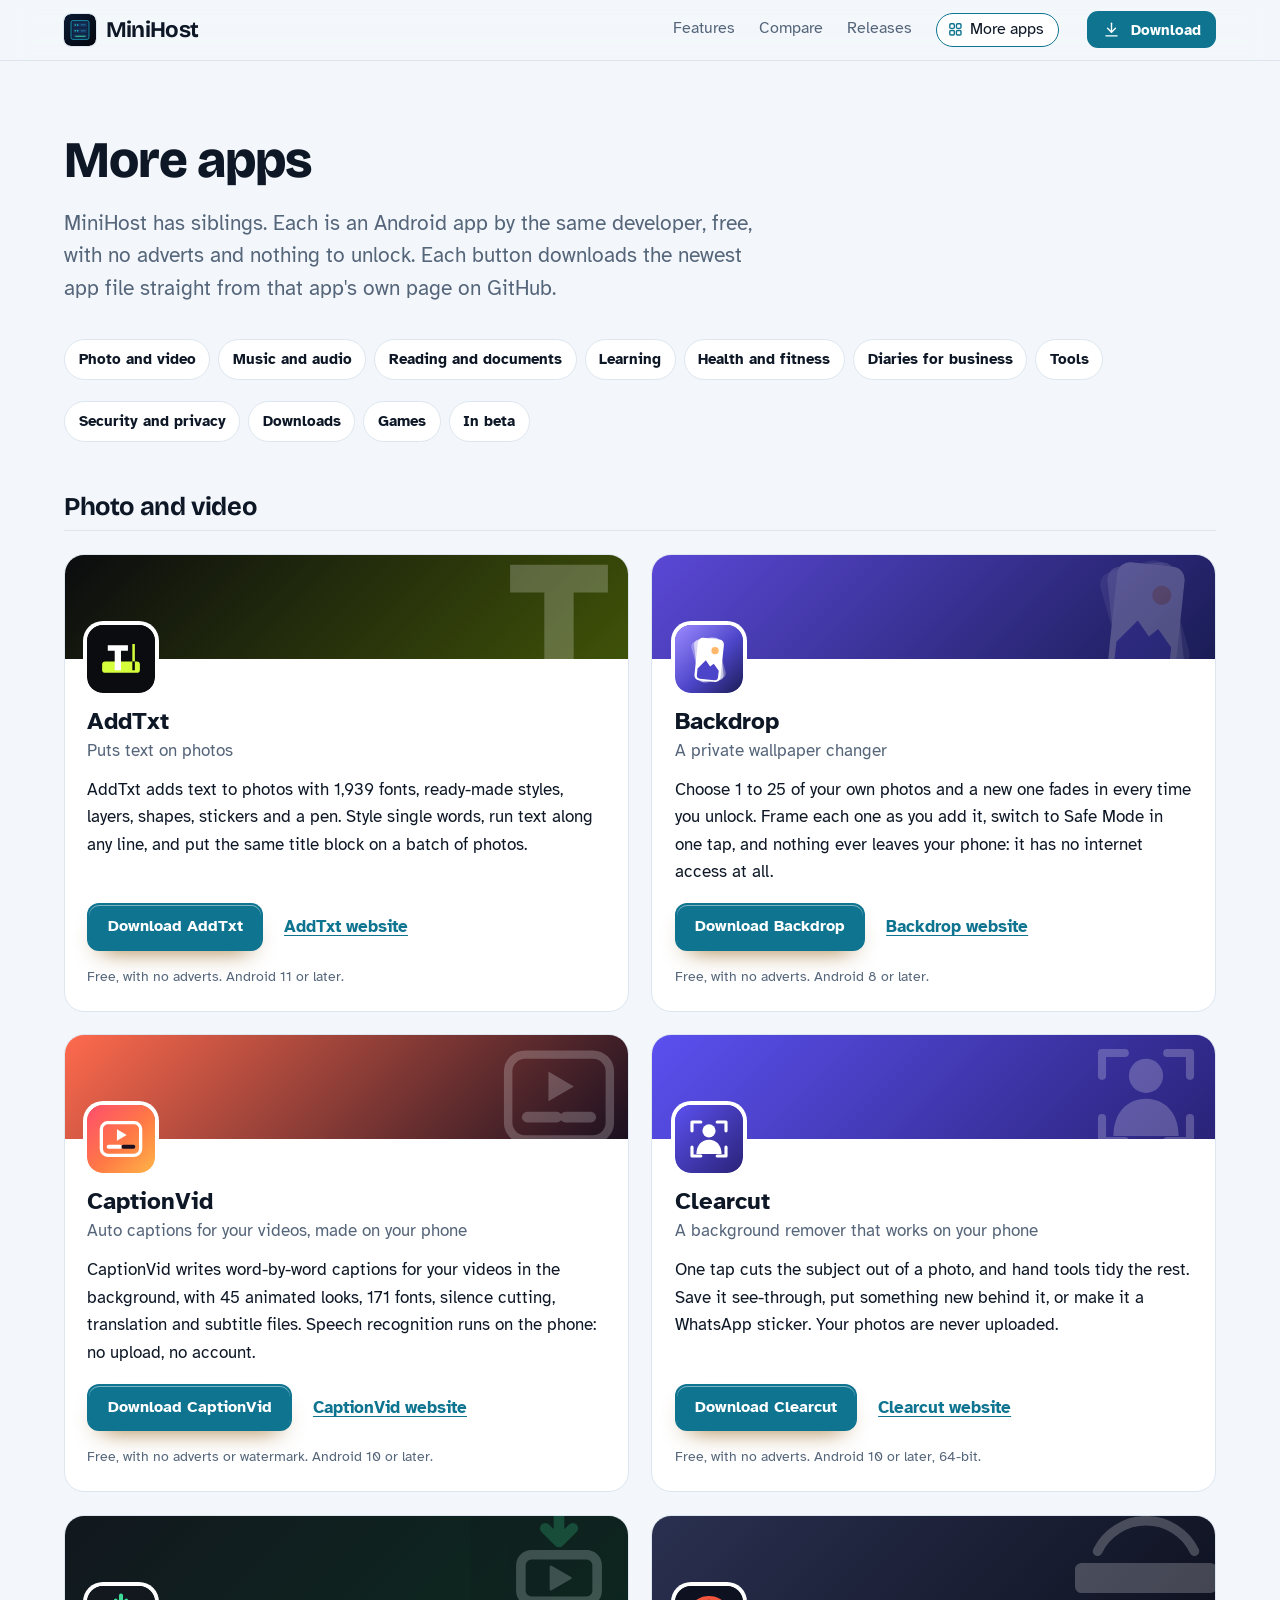
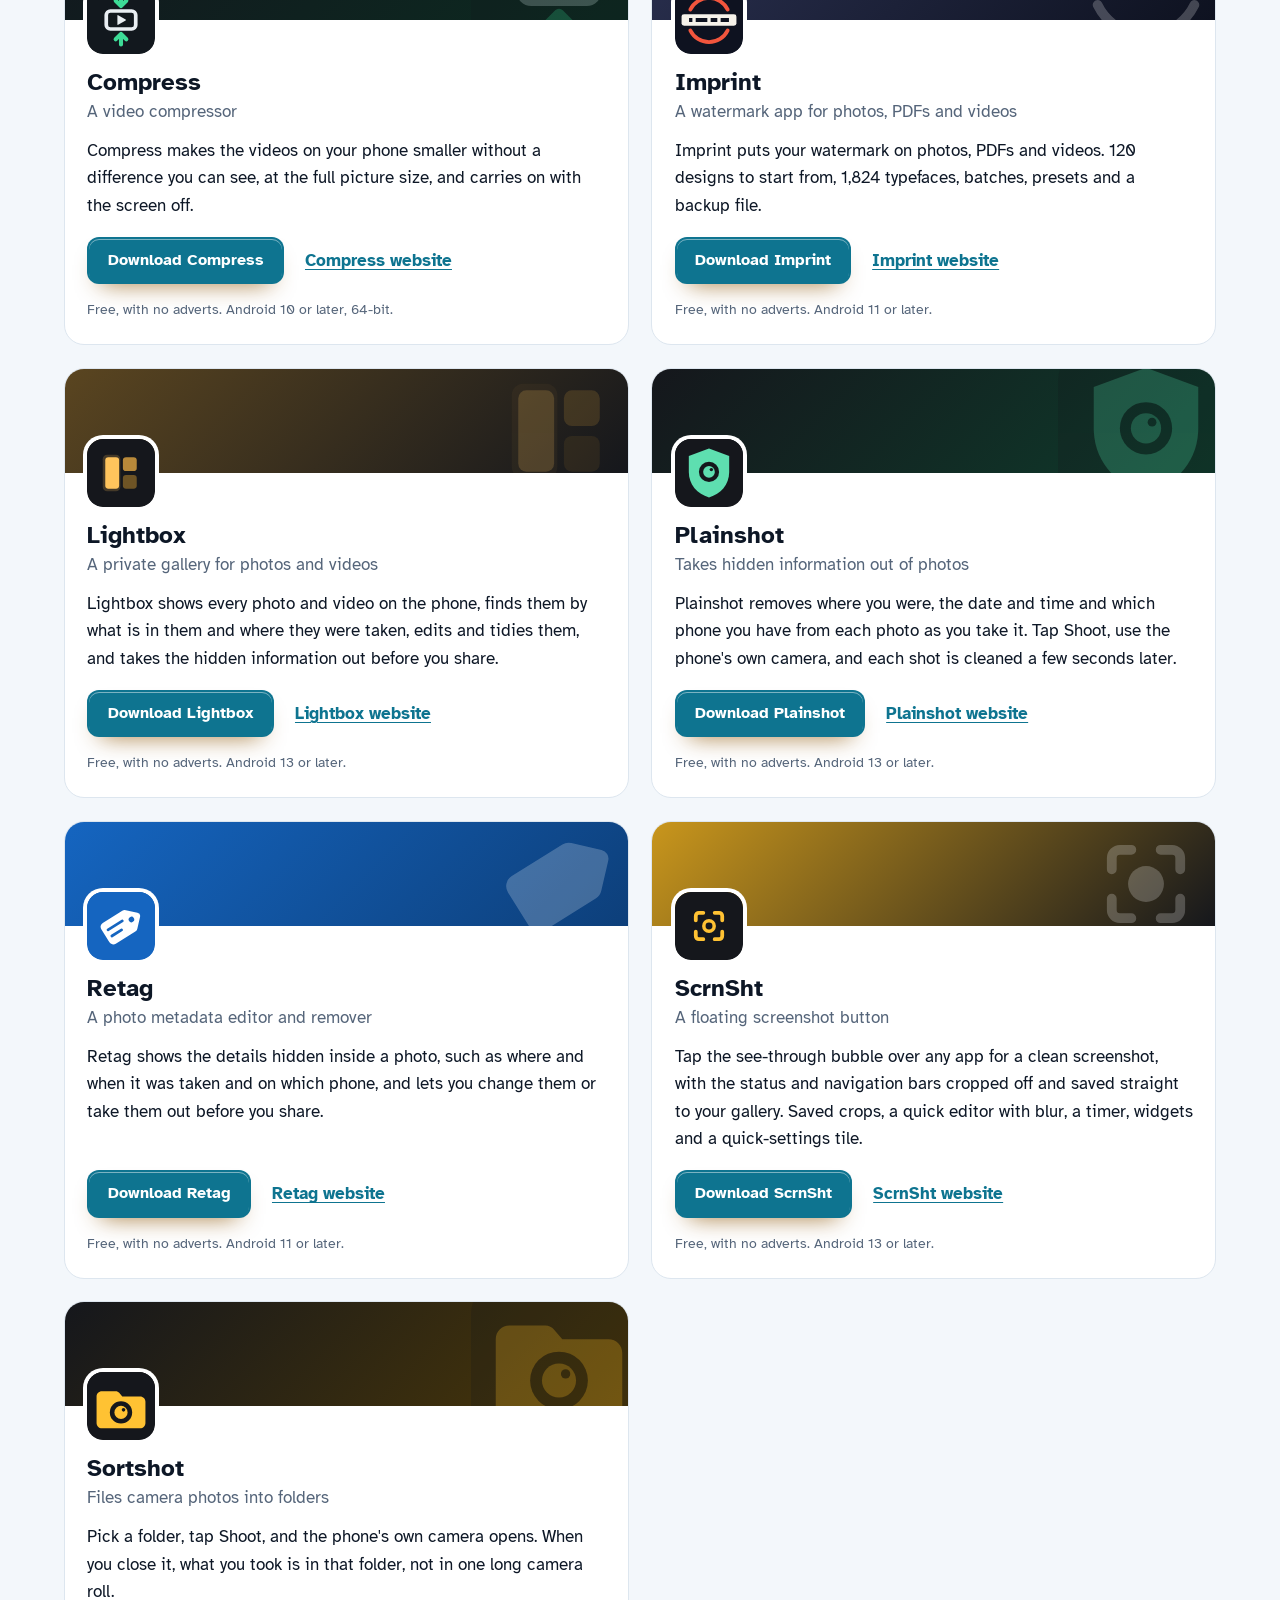
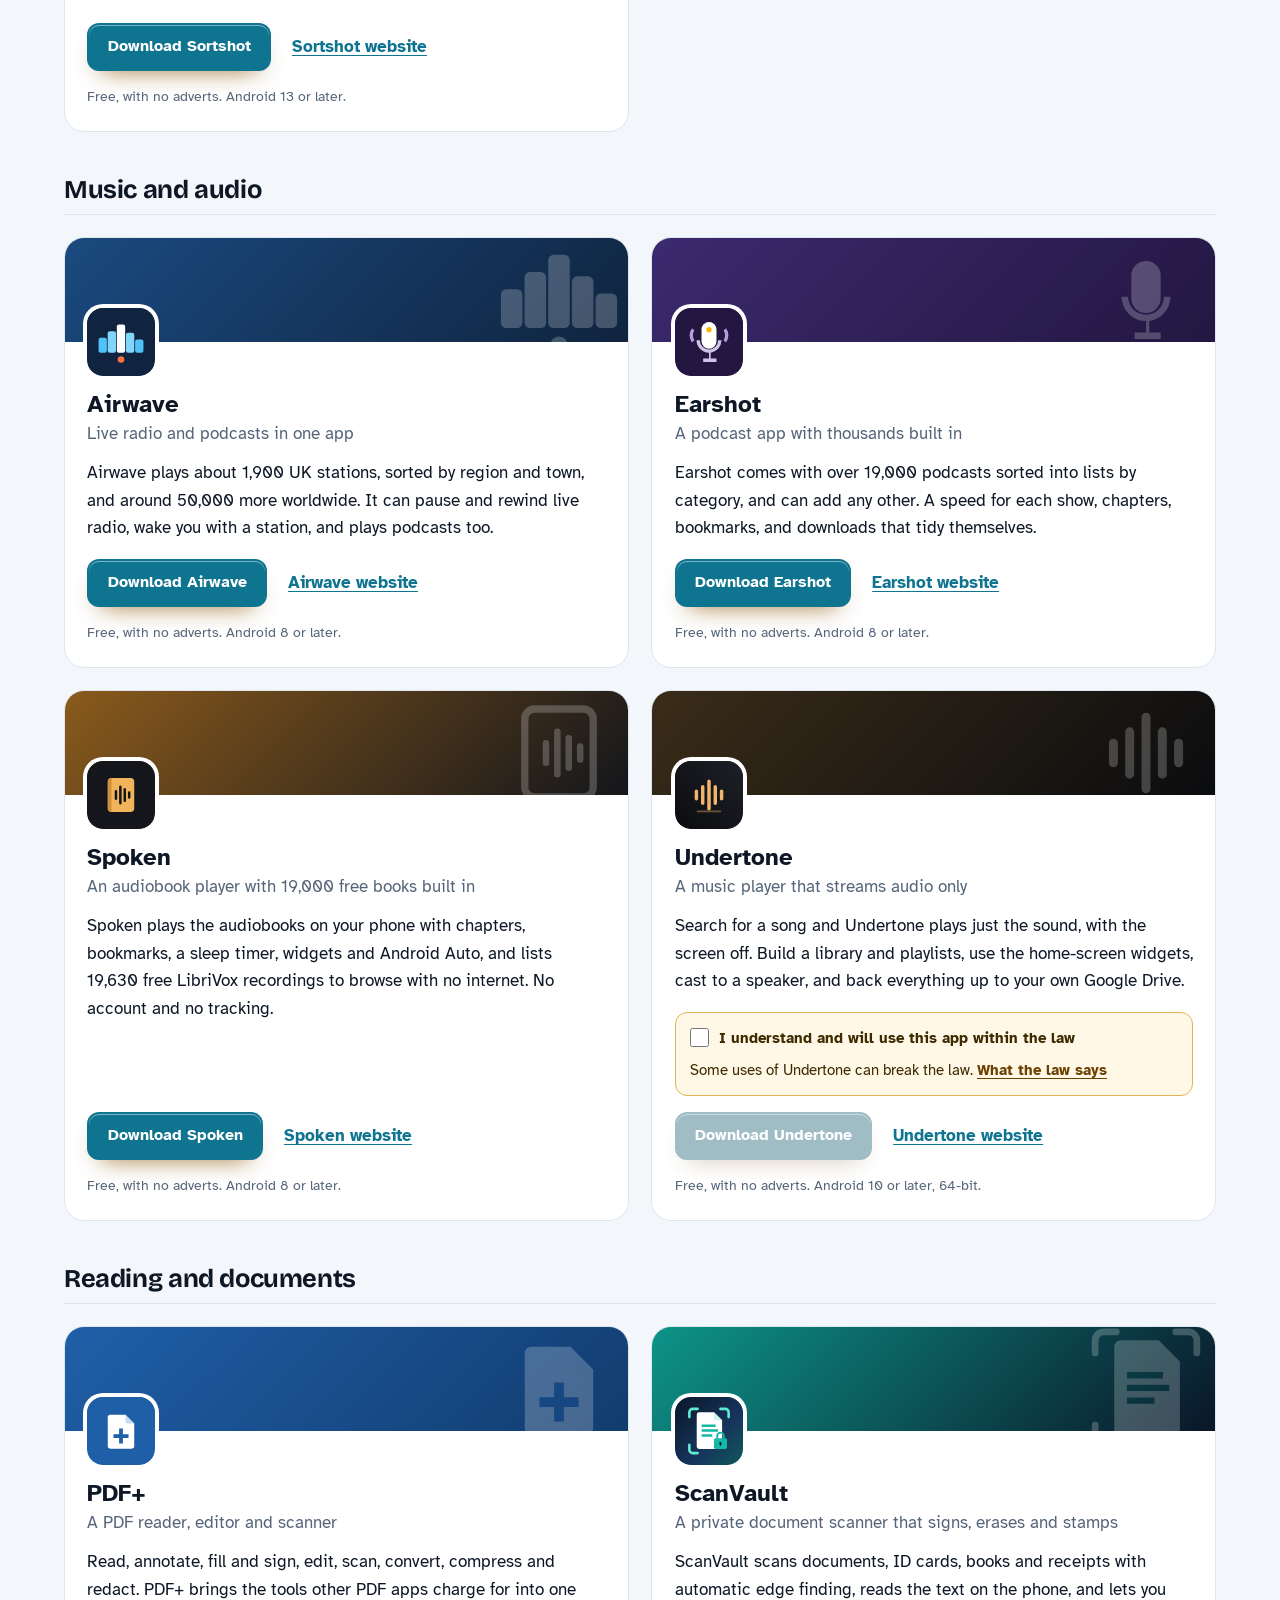
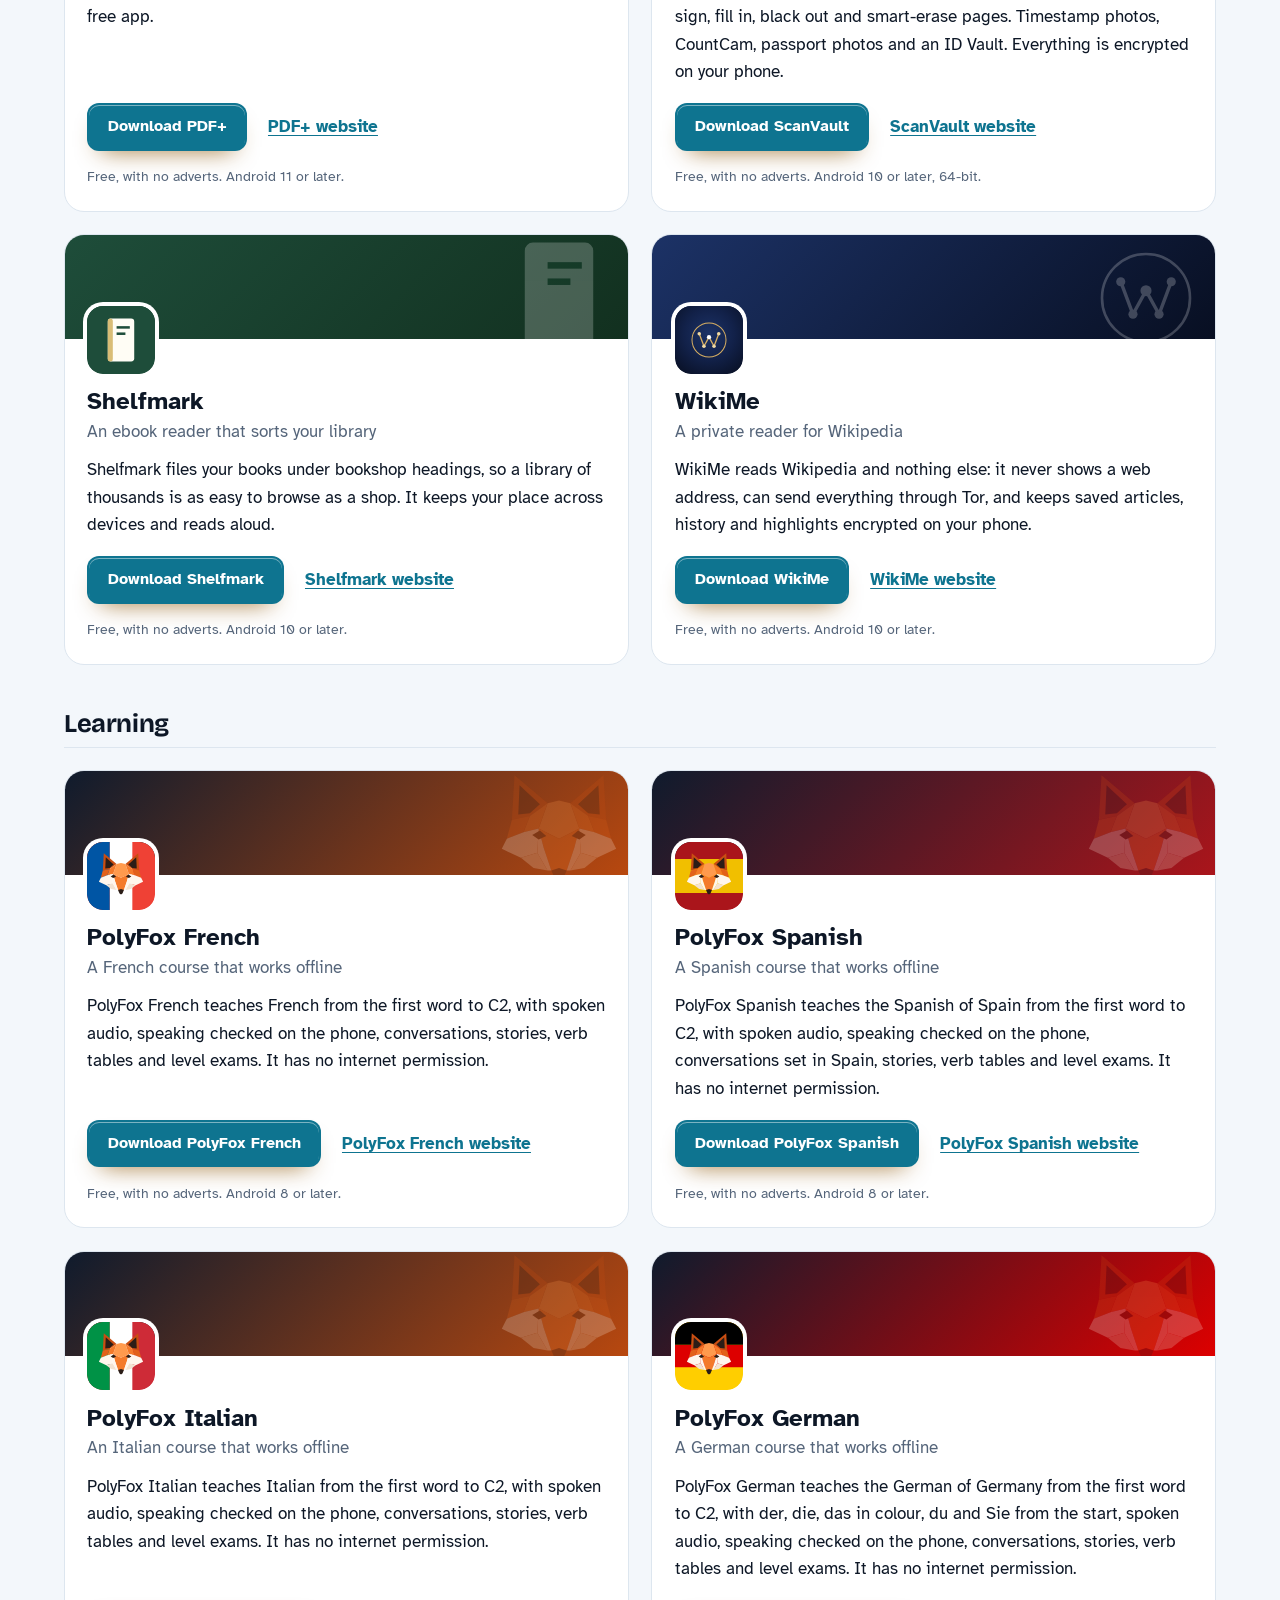
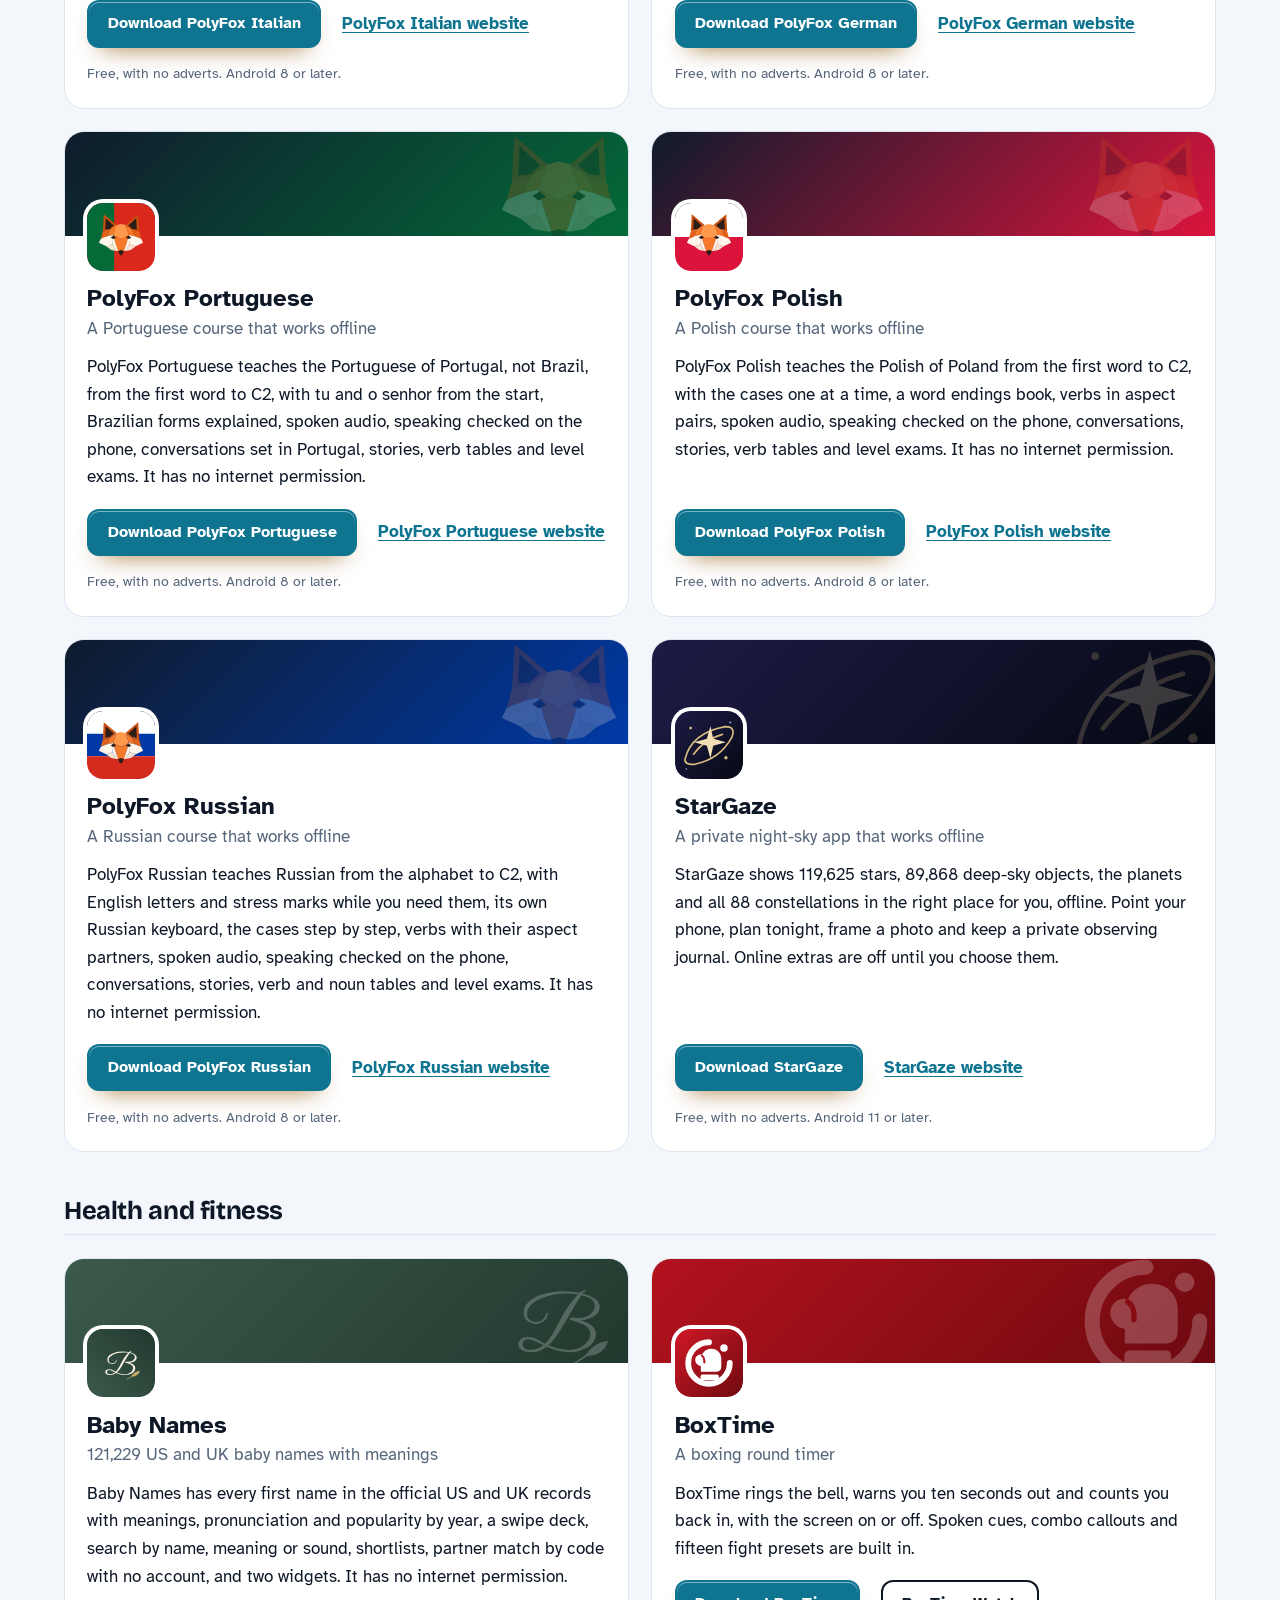
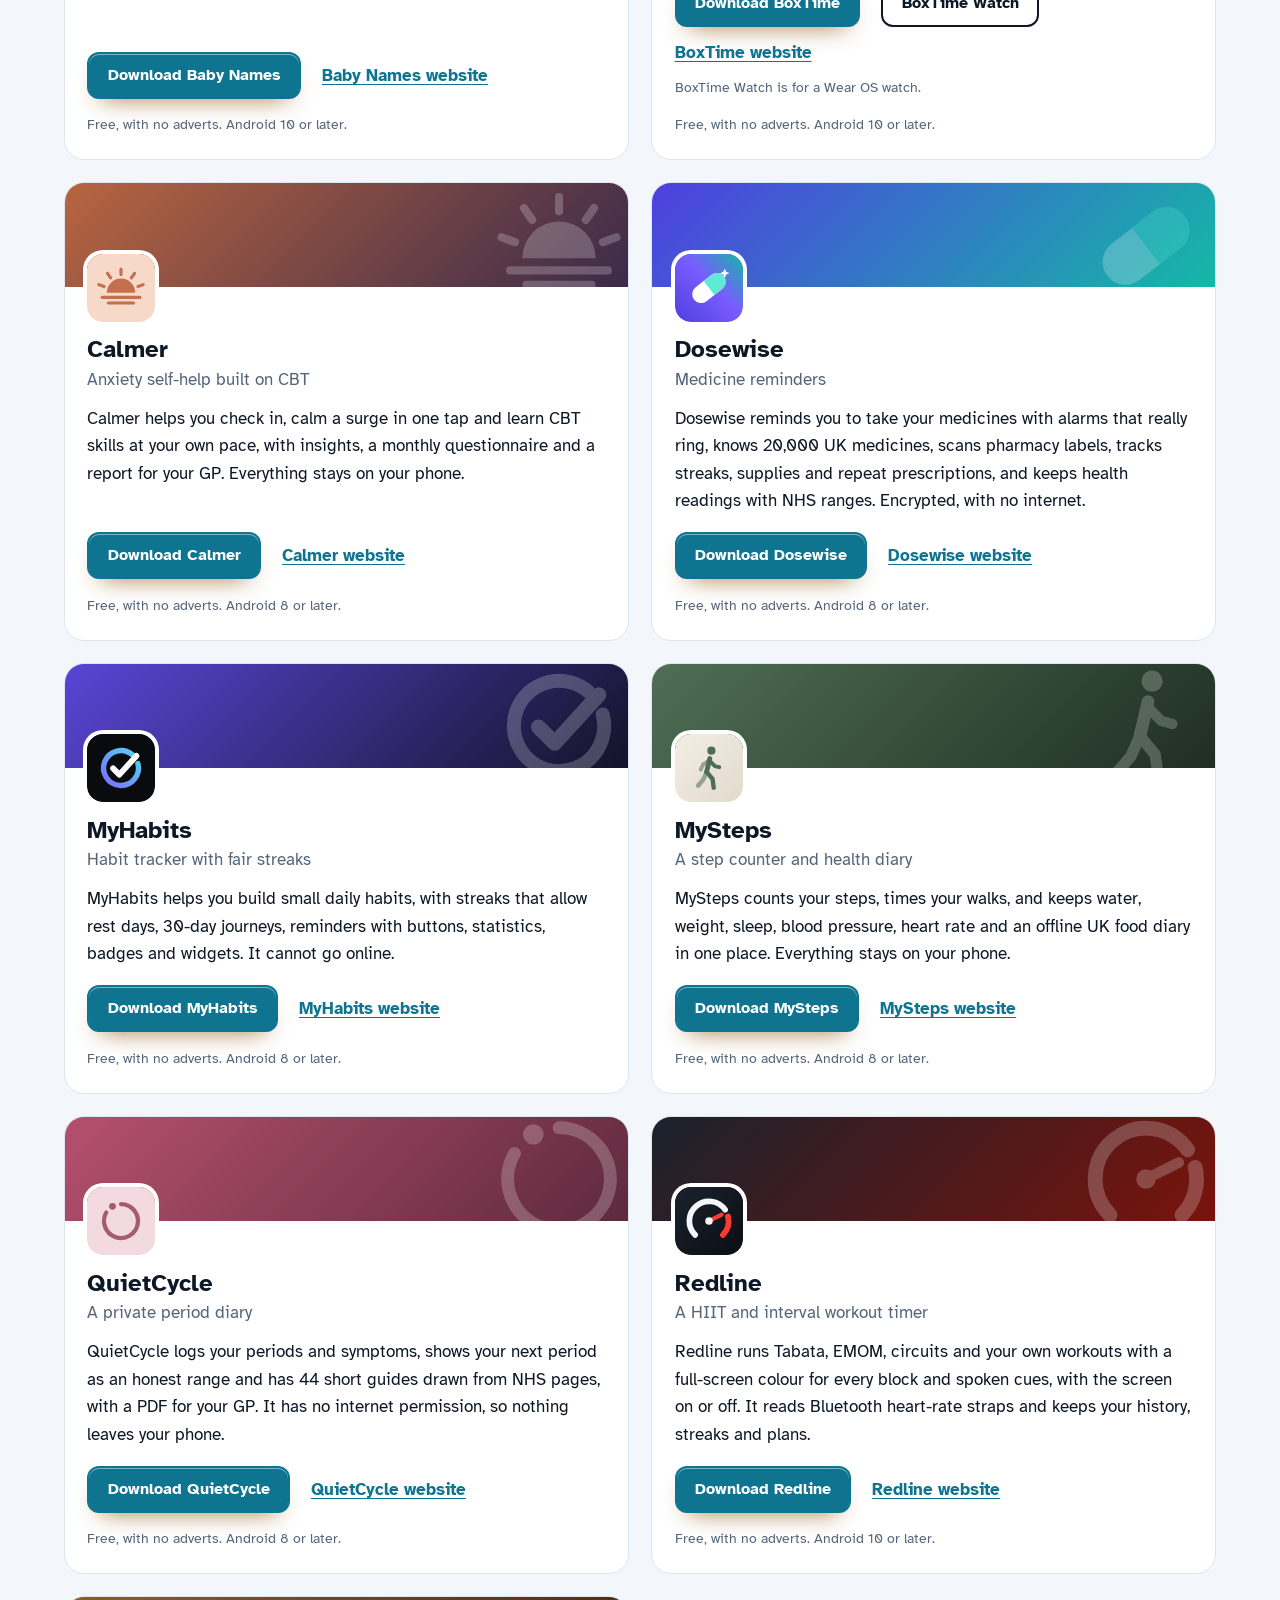
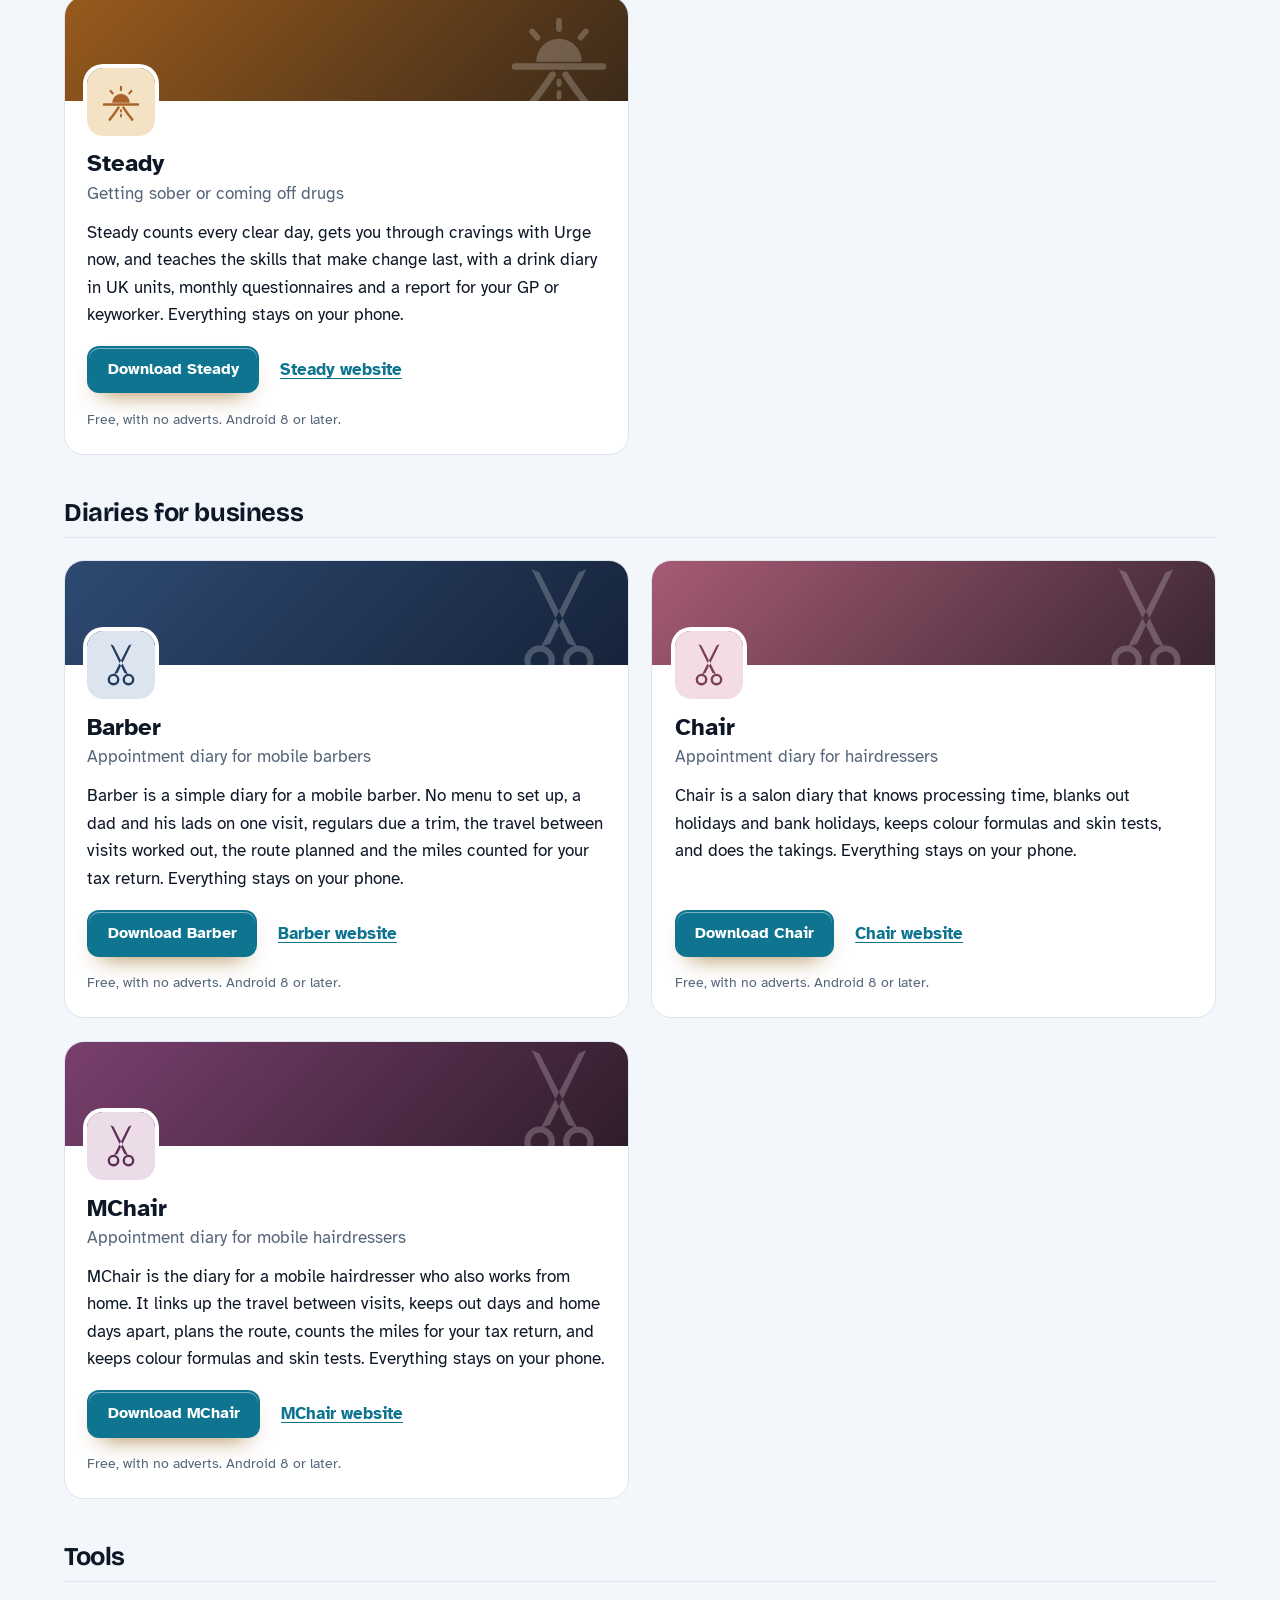
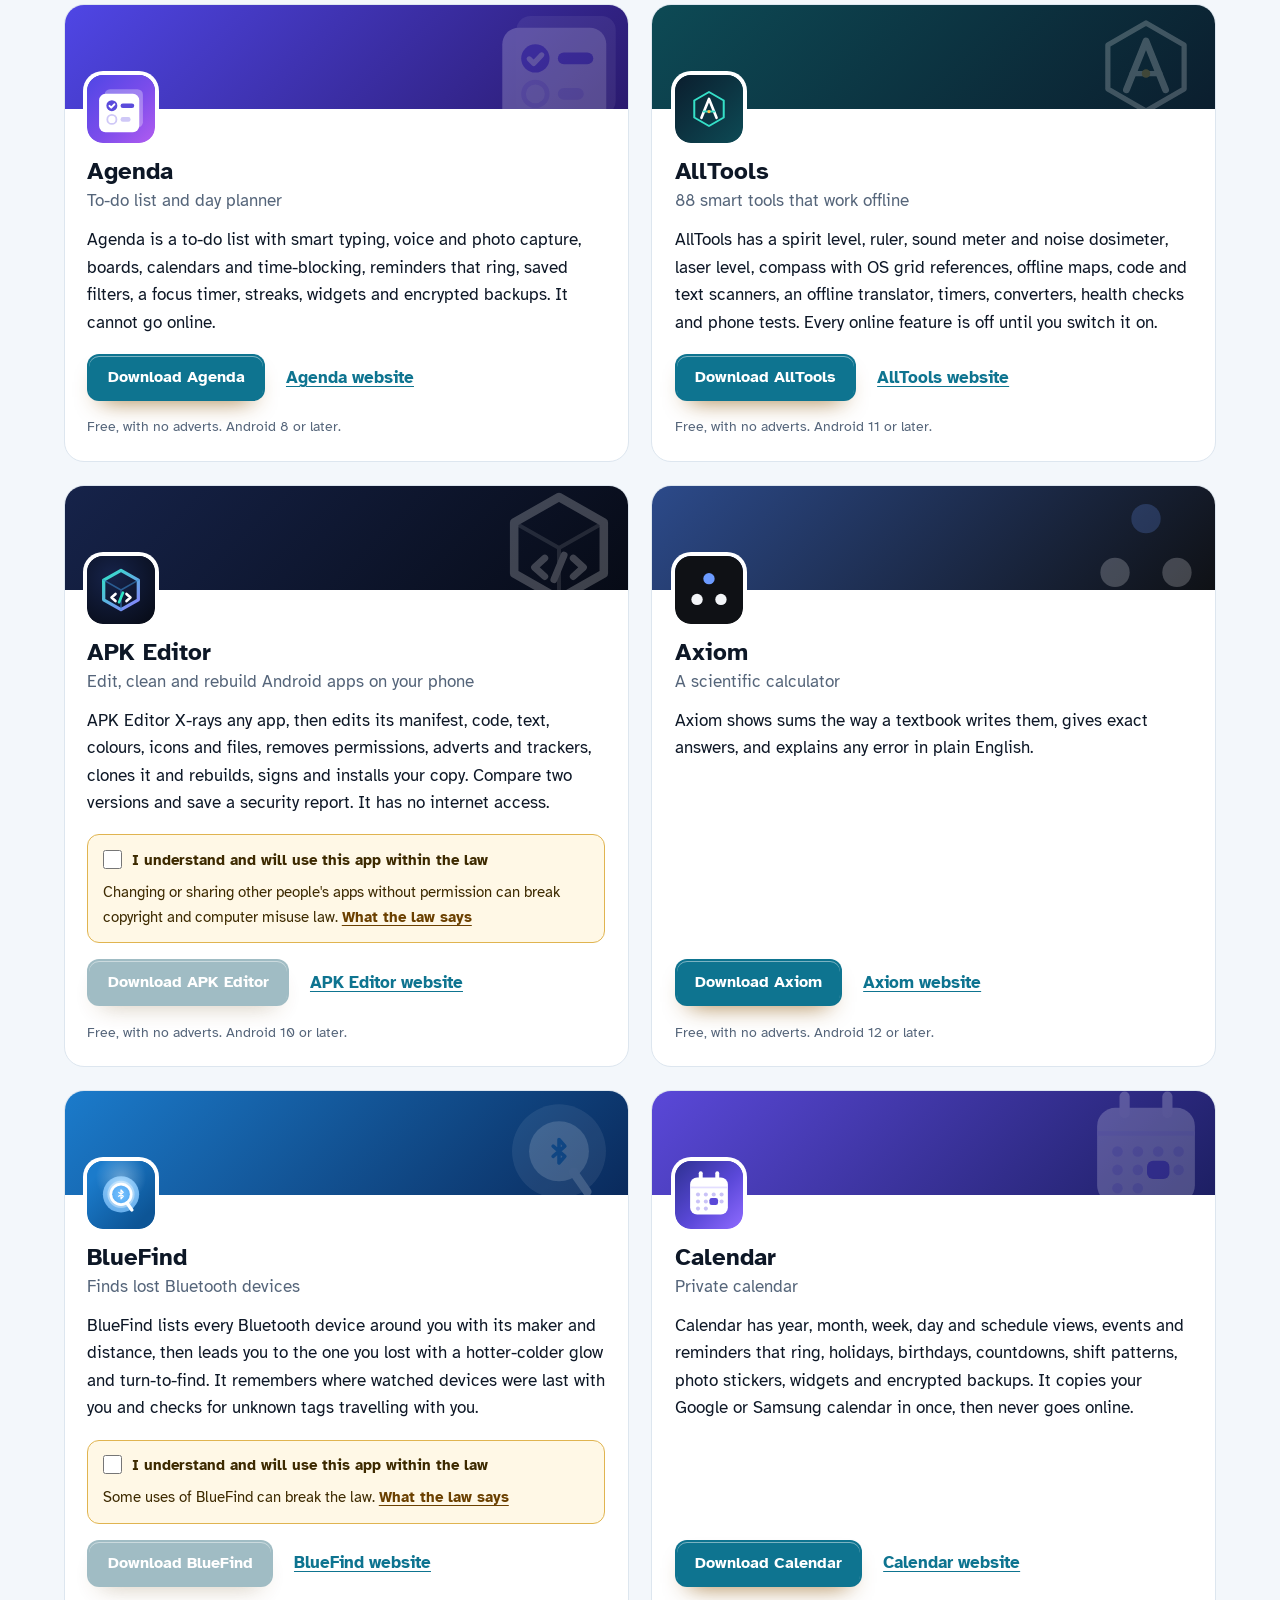
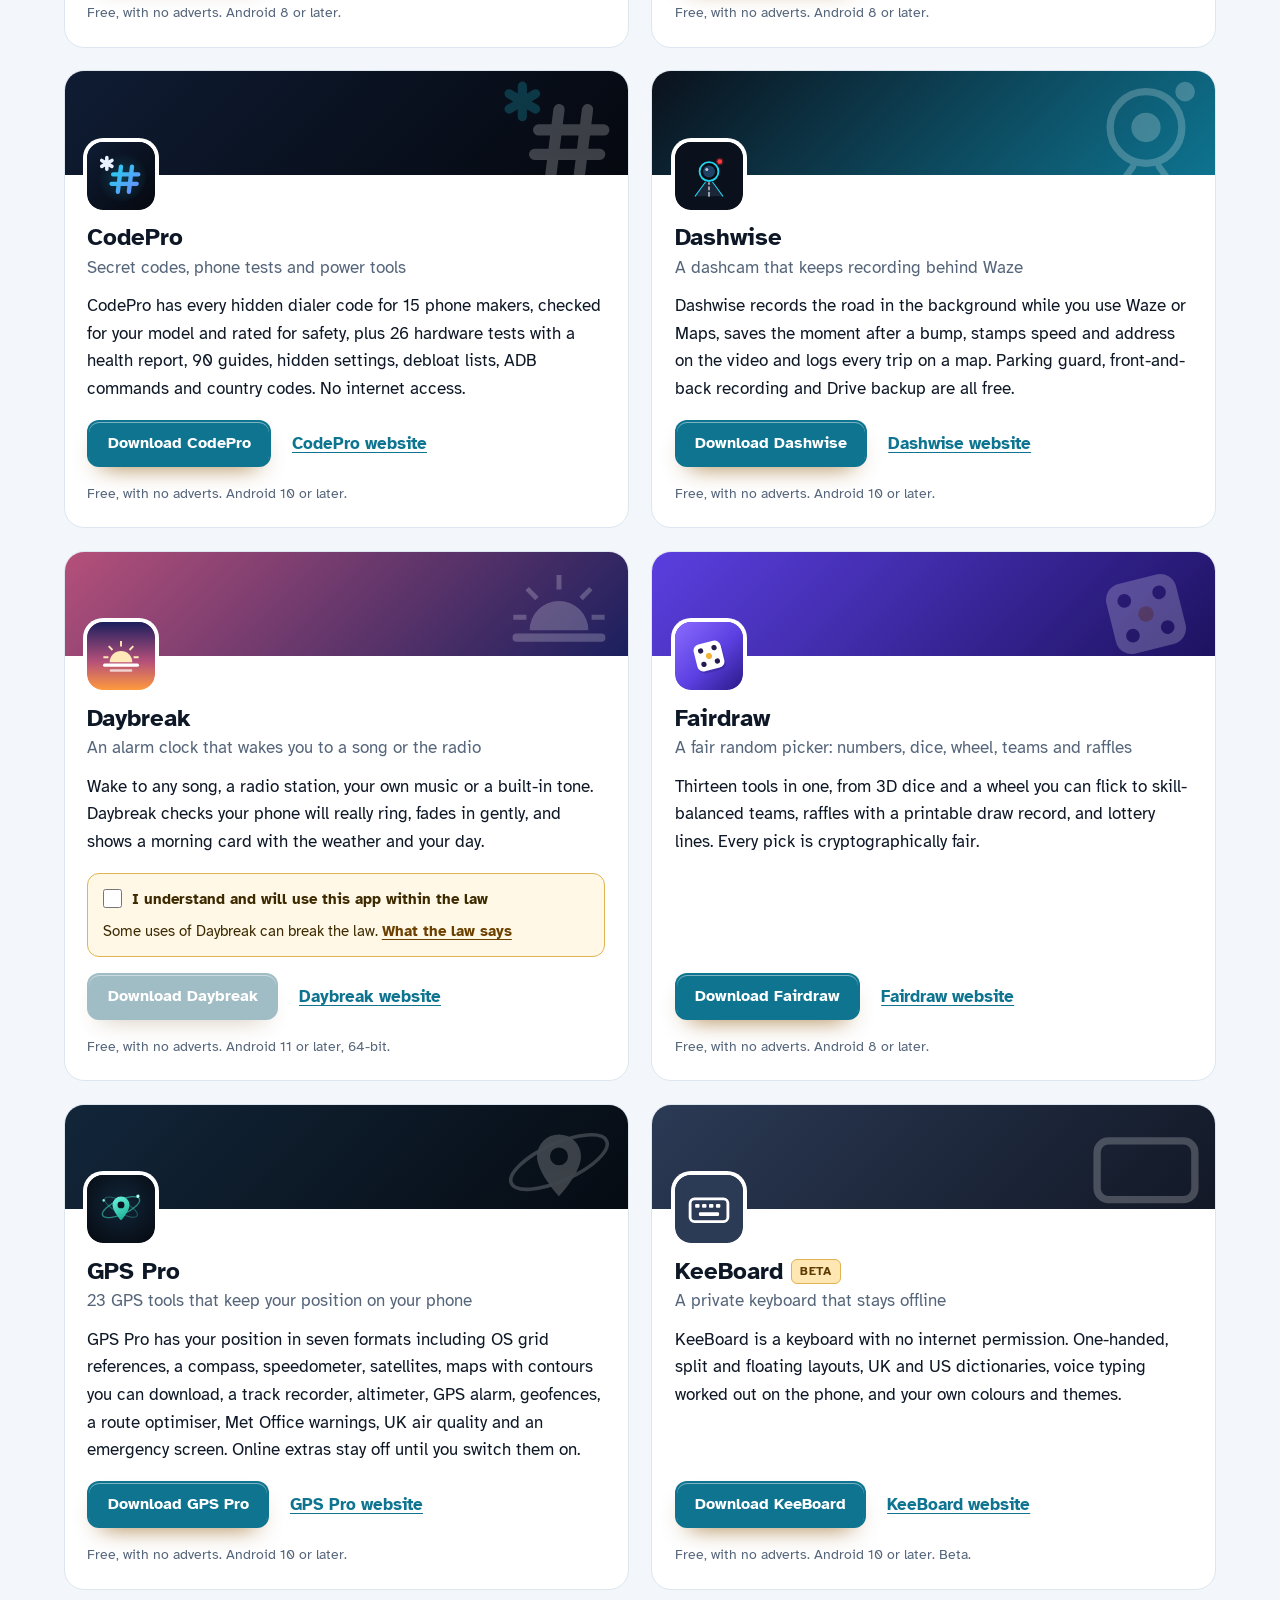
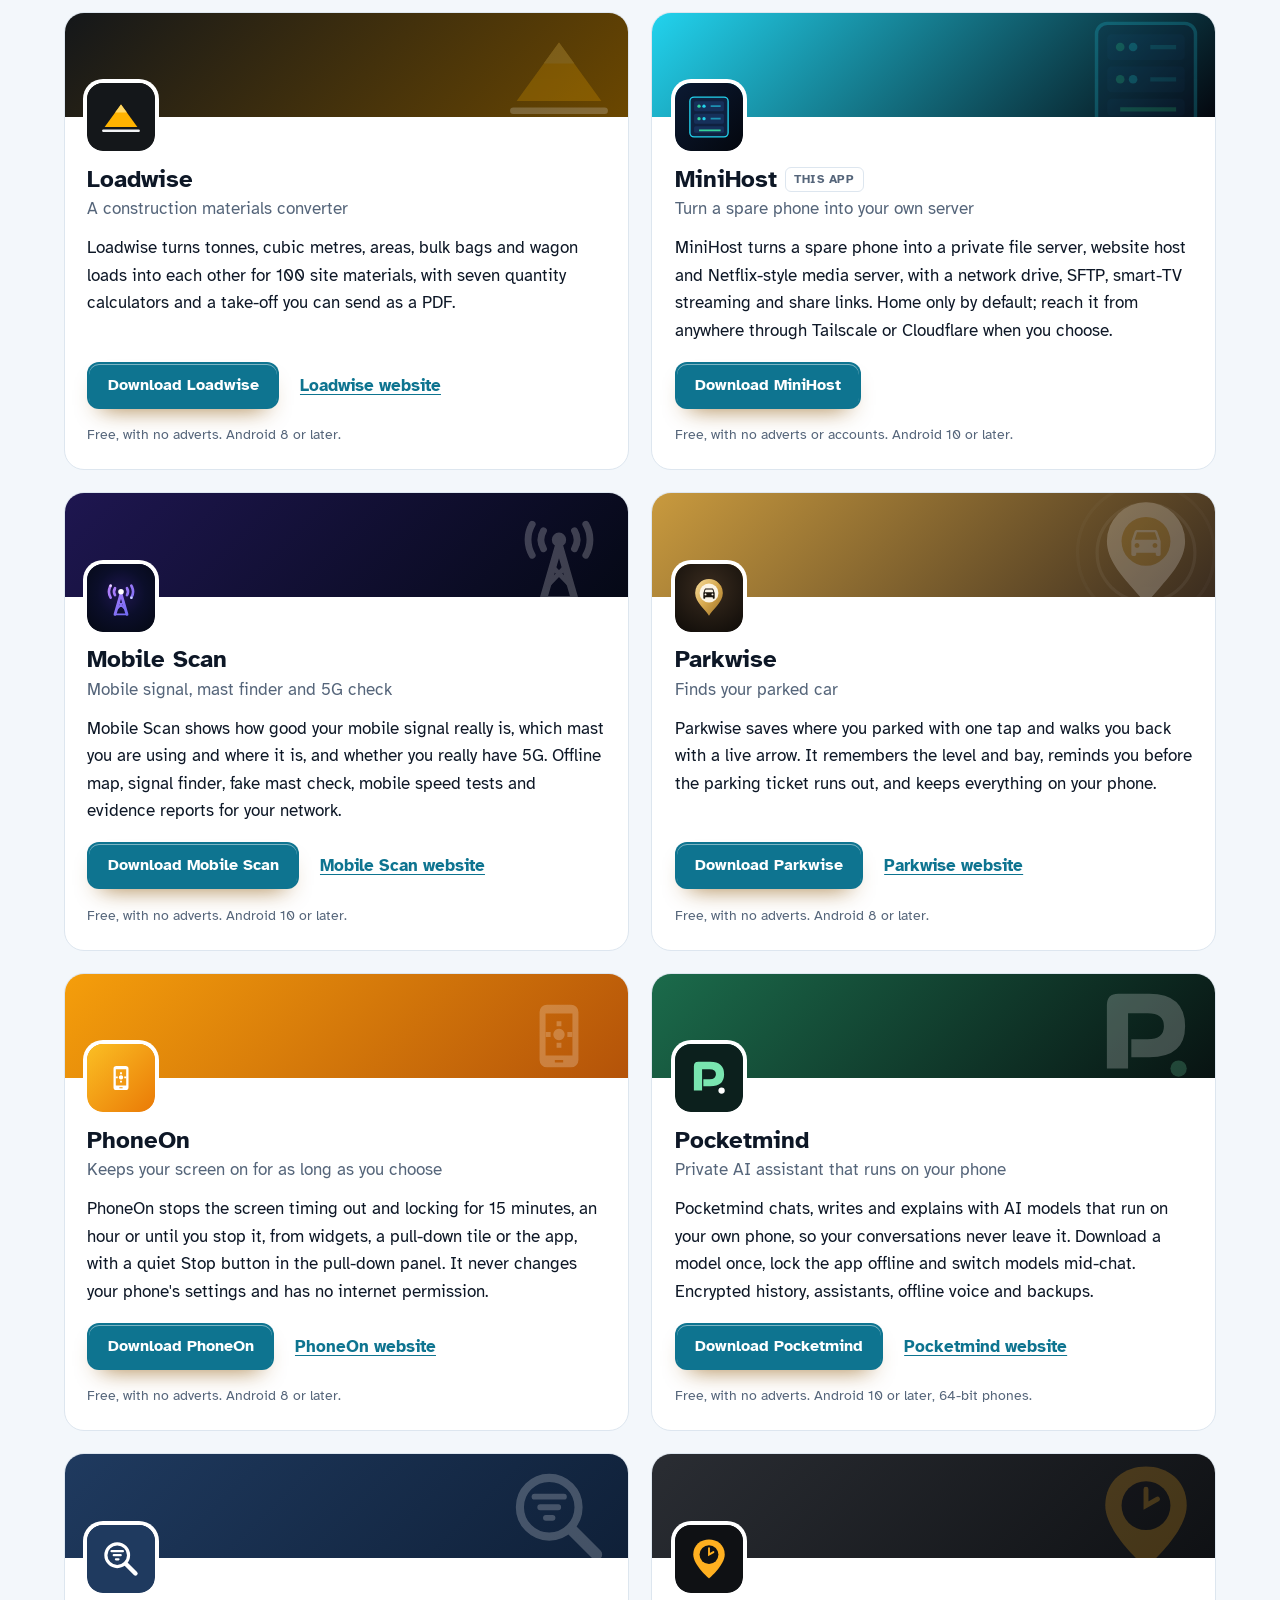
==== commit 30f52ef5: "More apps: add Baby Names" ====
--- a/more-apps.html
+++ b/more-apps.html
@@ -4,7 +4,7 @@
 <meta charset="utf-8">
 <meta name="viewport" content="width=device-width, initial-scale=1">
 <title>More free Android apps from the maker of MiniHost</title>
-<meta name="description" content="All 98 free Android apps from the maker of MiniHost, in one list by category, each with its download and a link to its website.">
+<meta name="description" content="All 99 free Android apps from the maker of MiniHost, in one list by category, each with its download and a link to its website.">
 <meta name="author" content="Jonathan Jackson">
 <link rel="canonical" href="https://customgpter.github.io/minihost/more-apps.html">
 <meta name="theme-color" content="#f3f7fb" media="(prefers-color-scheme: light)">
@@ -12,7 +12,7 @@
 <meta property="og:type" content="website">
 <meta property="og:site_name" content="MiniHost">
 <meta property="og:title" content="More free Android apps from the maker of MiniHost">
-<meta property="og:description" content="All 98 free Android apps from the maker of MiniHost, in one list by category, each with its download and a link to its website.">
+<meta property="og:description" content="All 99 free Android apps from the maker of MiniHost, in one list by category, each with its download and a link to its website.">
 <meta property="og:url" content="https://customgpter.github.io/minihost/more-apps.html">
 <meta property="og:image" content="https://customgpter.github.io/minihost/assets/og.png">
 <meta property="og:image:width" content="1200">
@@ -26,7 +26,7 @@
 <link rel="preload" href="./assets/fonts/atkinson-hyperlegible-latin-400-normal.woff2" as="font" type="font/woff2" crossorigin>
 <link rel="stylesheet" href="./assets/site.css?v=1">
 <link rel="stylesheet" href="./assets/house.css?v=1">
-<script type="application/ld+json">{"@context":"https://schema.org","@type":"ItemList","name":"Apps from the maker of MiniHost","url":"https://customgpter.github.io/minihost/more-apps.html","itemListElement":[{"@type":"ListItem","position":1,"name":"AddTxt","url":"https://customgpter.github.io/addtxt/"},{"@type":"ListItem","position":2,"name":"Backdrop","url":"https://customgpter.github.io/backdrop/"},{"@type":"ListItem","position":3,"name":"CaptionVid","url":"https://customgpter.github.io/captionvid/"},{"@type":"ListItem","position":4,"name":"Clearcut","url":"https://customgpter.github.io/clearcut/"},{"@type":"ListItem","position":5,"name":"Compress","url":"https://customgpter.github.io/compress/"},{"@type":"ListItem","position":6,"name":"Imprint","url":"https://customgpter.github.io/imprint/"},{"@type":"ListItem","position":7,"name":"Lightbox","url":"https://customgpter.github.io/lightbox/"},{"@type":"ListItem","position":8,"name":"Plainshot","url":"https://customgpter.github.io/plainshot/"},{"@type":"ListItem","position":9,"name":"Retag","url":"https://customgpter.github.io/retag/"},{"@type":"ListItem","position":10,"name":"ScrnSht","url":"https://customgpter.github.io/scrnsht/"},{"@type":"ListItem","position":11,"name":"Sortshot","url":"https://customgpter.github.io/sortshot/"},{"@type":"ListItem","position":12,"name":"Airwave","url":"https://customgpter.github.io/airwave/"},{"@type":"ListItem","position":13,"name":"Earshot","url":"https://customgpter.github.io/earshot/"},{"@type":"ListItem","position":14,"name":"Spoken","url":"https://customgpter.github.io/spoken/"},{"@type":"ListItem","position":15,"name":"Undertone","url":"https://customgpter.github.io/undertone/"},{"@type":"ListItem","position":16,"name":"PDF+","url":"https://customgpter.github.io/pdfplus/"},{"@type":"ListItem","position":17,"name":"ScanVault","url":"https://customgpter.github.io/scanvault/"},{"@type":"ListItem","position":18,"name":"Shelfmark","url":"https://customgpter.github.io/shelfmark/"},{"@type":"ListItem","position":19,"name":"WikiMe","url":"https://customgpter.github.io/wikime/"},{"@type":"ListItem","position":20,"name":"PolyFox French","url":"https://customgpter.github.io/polyfox/"},{"@type":"ListItem","position":21,"name":"PolyFox Spanish","url":"https://customgpter.github.io/polyfox-spanish/"},{"@type":"ListItem","position":22,"name":"PolyFox Italian","url":"https://customgpter.github.io/polyfox-italian/"},{"@type":"ListItem","position":23,"name":"PolyFox German","url":"https://customgpter.github.io/polyfox-german/"},{"@type":"ListItem","position":24,"name":"PolyFox Portuguese","url":"https://customgpter.github.io/polyfox-portuguese/"},{"@type":"ListItem","position":25,"name":"PolyFox Polish","url":"https://customgpter.github.io/polyfox-polish/"},{"@type":"ListItem","position":26,"name":"PolyFox Russian","url":"https://customgpter.github.io/polyfox-russian/"},{"@type":"ListItem","position":27,"name":"StarGaze","url":"https://customgpter.github.io/stargaze/"},{"@type":"ListItem","position":28,"name":"BoxTime","url":"https://customgpter.github.io/boxtime/"},{"@type":"ListItem","position":29,"name":"Calmer","url":"https://customgpter.github.io/calmer/"},{"@type":"ListItem","position":30,"name":"Dosewise","url":"https://customgpter.github.io/dosewise/"},{"@type":"ListItem","position":31,"name":"MyHabits","url":"https://customgpter.github.io/myhabits/"},{"@type":"ListItem","position":32,"name":"MySteps","url":"https://customgpter.github.io/mysteps/"},{"@type":"ListItem","position":33,"name":"QuietCycle","url":"https://customgpter.github.io/quietcycle/"},{"@type":"ListItem","position":34,"name":"Redline","url":"https://customgpter.github.io/redline/"},{"@type":"ListItem","position":35,"name":"Steady","url":"https://customgpter.github.io/steady/"},{"@type":"ListItem","position":36,"name":"Barber","url":"https://customgpter.github.io/barber/"},{"@type":"ListItem","position":37,"name":"Chair","url":"https://customgpter.github.io/chair/"},{"@type":"ListItem","position":38,"name":"MChair","url":"https://customgpter.github.io/mchair/"},{"@type":"ListItem","position":39,"name":"Agenda","url":"https://customgpter.github.io/agenda/"},{"@type":"ListItem","position":40,"name":"AllTools","url":"https://customgpter.github.io/alltools/"},{"@type":"ListItem","position":41,"name":"APK Editor","url":"https://customgpter.github.io/apkeditor/"},{"@type":"ListItem","position":42,"name":"Axiom","url":"https://customgpter.github.io/axiom/"},{"@type":"ListItem","position":43,"name":"BlueFind","url":"https://customgpter.github.io/bluefind/"},{"@type":"ListItem","position":44,"name":"Calendar","url":"https://customgpter.github.io/calendar/"},{"@type":"ListItem","position":45,"name":"CodePro","url":"https://customgpter.github.io/codepro/"},{"@type":"ListItem","position":46,"name":"Dashwise","url":"https://customgpter.github.io/dashwise/"},{"@type":"ListItem","position":47,"name":"Daybreak","url":"https://customgpter.github.io/daybreak/"},{"@type":"ListItem","position":48,"name":"Fairdraw","url":"https://customgpter.github.io/fairdraw/"},{"@type":"ListItem","position":49,"name":"GPS Pro","url":"https://customgpter.github.io/gpspro/"},{"@type":"ListItem","position":50,"name":"KeeBoard","url":"https://customgpter.github.io/keeboard/"},{"@type":"ListItem","position":51,"name":"Loadwise","url":"https://customgpter.github.io/loadwise/"},{"@type":"ListItem","position":52,"name":"MiniHost","url":"https://customgpter.github.io/minihost/"},{"@type":"ListItem","position":53,"name":"Mobile Scan","url":"https://customgpter.github.io/mobilescan/"},{"@type":"ListItem","position":54,"name":"Parkwise","url":"https://customgpter.github.io/parkwise/"},{"@type":"ListItem","position":55,"name":"PhoneOn","url":"https://customgpter.github.io/phoneon/"},{"@type":"ListItem","position":56,"name":"Pocketmind","url":"https://customgpter.github.io/pocketmind/"},{"@type":"ListItem","position":57,"name":"Refine","url":"https://customgpter.github.io/refine/"},{"@type":"ListItem","position":58,"name":"Shiftwise","url":"https://customgpter.github.io/shiftwise/"},{"@type":"ListItem","position":59,"name":"SimpleCalc","url":"https://customgpter.github.io/simplecalc/"},{"@type":"ListItem","position":60,"name":"Skyline","url":"https://customgpter.github.io/skyline/"},{"@type":"ListItem","position":61,"name":"Slipway","url":"https://customgpter.github.io/slipway/"},{"@type":"ListItem","position":62,"name":"Tagger","url":"https://customgpter.github.io/tagger/"},{"@type":"ListItem","position":63,"name":"TotalClean","url":"https://customgpter.github.io/totalclean/"},{"@type":"ListItem","position":64,"name":"TVLink","url":"https://customgpter.github.io/tvlink/"},{"@type":"ListItem","position":65,"name":"Unbox","url":"https://customgpter.github.io/unbox/"},{"@type":"ListItem","position":66,"name":"WhatsKeep","url":"https://customgpter.github.io/whatskeep/"},{"@type":"ListItem","position":67,"name":"WiFi Scan","url":"https://customgpter.github.io/wifiscan/"},{"@type":"ListItem","position":68,"name":"Auditly","url":"https://customgpter.github.io/auditly/"},{"@type":"ListItem","position":69,"name":"Backchannel","url":"https://customgpter.github.io/backchannel/"},{"@type":"ListItem","position":70,"name":"ENotes","url":"https://customgpter.github.io/enotes/"},{"@type":"ListItem","position":71,"name":"FindMe","url":"https://customgpter.github.io/findme/"},{"@type":"ListItem","position":72,"name":"iLock","url":"https://customgpter.github.io/ilock/"},{"@type":"ListItem","position":73,"name":"ImSafe","url":"https://customgpter.github.io/imsafe/"},{"@type":"ListItem","position":74,"name":"IShred","url":"https://customgpter.github.io/ishred/"},{"@type":"ListItem","position":75,"name":"LockBox","url":"https://customgpter.github.io/lockbox/"},{"@type":"ListItem","position":76,"name":"PassVault","url":"https://customgpter.github.io/passvault/"},{"@type":"ListItem","position":77,"name":"SpyFind","url":"https://customgpter.github.io/spyfind/"},{"@type":"ListItem","position":78,"name":"TextWipe","url":"https://customgpter.github.io/textwipe/"},{"@type":"ListItem","position":79,"name":"Tracewire","url":"https://customgpter.github.io/tracewire/"},{"@type":"ListItem","position":80,"name":"Vigil","url":"https://customgpter.github.io/vigil/"},{"@type":"ListItem","position":81,"name":"Grab","url":"https://customgpter.github.io/grab/"},{"@type":"ListItem","position":82,"name":"Swarm","url":"https://customgpter.github.io/swarm/"},{"@type":"ListItem","position":83,"name":"Plane Games","url":"https://customgpter.github.io/plane-games/"},{"@type":"ListItem","position":84,"name":"Ninefold","url":"https://customgpter.github.io/ninefold/"},{"@type":"ListItem","position":85,"name":"Cubewise","url":"https://customgpter.github.io/cubewise/"},{"@type":"ListItem","position":86,"name":"Tilewise","url":"https://customgpter.github.io/tilewise/"},{"@type":"ListItem","position":87,"name":"Letterwise","url":"https://customgpter.github.io/letterwise/"},{"@type":"ListItem","position":88,"name":"Kingside","url":"https://customgpter.github.io/kingside/"},{"@type":"ListItem","position":89,"name":"Deckhand","url":"https://customgpter.github.io/deckhand/"},{"@type":"ListItem","position":90,"name":"SNESForge","url":"https://customgpter.github.io/snesforge/"},{"@type":"ListItem","position":91,"name":"Fame Boy","url":"https://customgpter.github.io/fameboy/"},{"@type":"ListItem","position":92,"name":"PSPPro","url":"https://customgpter.github.io/psppro/"},{"@type":"ListItem","position":93,"name":"MegaGen","url":"https://customgpter.github.io/megagen/"},{"@type":"ListItem","position":94,"name":"QVR","url":"https://customgpter.github.io/qvr/"},{"@type":"ListItem","position":95,"name":"QVR Watch","url":"https://customgpter.github.io/qvr-watch/"},{"@type":"ListItem","position":96,"name":"QVRLite","url":"https://customgpter.github.io/qvrlite/"},{"@type":"ListItem","position":97,"name":"Onionz","url":"https://customgpter.github.io/onionz/"},{"@type":"ListItem","position":98,"name":"OnionzWeb","url":"https://customgpter.github.io/onionzweb/"}]}</script>
+<script type="application/ld+json">{"@context":"https://schema.org","@type":"ItemList","name":"Apps from the maker of MiniHost","url":"https://customgpter.github.io/minihost/more-apps.html","itemListElement":[{"@type":"ListItem","position":1,"name":"AddTxt","url":"https://customgpter.github.io/addtxt/"},{"@type":"ListItem","position":2,"name":"Backdrop","url":"https://customgpter.github.io/backdrop/"},{"@type":"ListItem","position":3,"name":"CaptionVid","url":"https://customgpter.github.io/captionvid/"},{"@type":"ListItem","position":4,"name":"Clearcut","url":"https://customgpter.github.io/clearcut/"},{"@type":"ListItem","position":5,"name":"Compress","url":"https://customgpter.github.io/compress/"},{"@type":"ListItem","position":6,"name":"Imprint","url":"https://customgpter.github.io/imprint/"},{"@type":"ListItem","position":7,"name":"Lightbox","url":"https://customgpter.github.io/lightbox/"},{"@type":"ListItem","position":8,"name":"Plainshot","url":"https://customgpter.github.io/plainshot/"},{"@type":"ListItem","position":9,"name":"Retag","url":"https://customgpter.github.io/retag/"},{"@type":"ListItem","position":10,"name":"ScrnSht","url":"https://customgpter.github.io/scrnsht/"},{"@type":"ListItem","position":11,"name":"Sortshot","url":"https://customgpter.github.io/sortshot/"},{"@type":"ListItem","position":12,"name":"Airwave","url":"https://customgpter.github.io/airwave/"},{"@type":"ListItem","position":13,"name":"Earshot","url":"https://customgpter.github.io/earshot/"},{"@type":"ListItem","position":14,"name":"Spoken","url":"https://customgpter.github.io/spoken/"},{"@type":"ListItem","position":15,"name":"Undertone","url":"https://customgpter.github.io/undertone/"},{"@type":"ListItem","position":16,"name":"PDF+","url":"https://customgpter.github.io/pdfplus/"},{"@type":"ListItem","position":17,"name":"ScanVault","url":"https://customgpter.github.io/scanvault/"},{"@type":"ListItem","position":18,"name":"Shelfmark","url":"https://customgpter.github.io/shelfmark/"},{"@type":"ListItem","position":19,"name":"WikiMe","url":"https://customgpter.github.io/wikime/"},{"@type":"ListItem","position":20,"name":"PolyFox French","url":"https://customgpter.github.io/polyfox/"},{"@type":"ListItem","position":21,"name":"PolyFox Spanish","url":"https://customgpter.github.io/polyfox-spanish/"},{"@type":"ListItem","position":22,"name":"PolyFox Italian","url":"https://customgpter.github.io/polyfox-italian/"},{"@type":"ListItem","position":23,"name":"PolyFox German","url":"https://customgpter.github.io/polyfox-german/"},{"@type":"ListItem","position":24,"name":"PolyFox Portuguese","url":"https://customgpter.github.io/polyfox-portuguese/"},{"@type":"ListItem","position":25,"name":"PolyFox Polish","url":"https://customgpter.github.io/polyfox-polish/"},{"@type":"ListItem","position":26,"name":"PolyFox Russian","url":"https://customgpter.github.io/polyfox-russian/"},{"@type":"ListItem","position":27,"name":"StarGaze","url":"https://customgpter.github.io/stargaze/"},{"@type":"ListItem","position":28,"name":"Baby Names","url":"https://customgpter.github.io/babynames/"},{"@type":"ListItem","position":29,"name":"BoxTime","url":"https://customgpter.github.io/boxtime/"},{"@type":"ListItem","position":30,"name":"Calmer","url":"https://customgpter.github.io/calmer/"},{"@type":"ListItem","position":31,"name":"Dosewise","url":"https://customgpter.github.io/dosewise/"},{"@type":"ListItem","position":32,"name":"MyHabits","url":"https://customgpter.github.io/myhabits/"},{"@type":"ListItem","position":33,"name":"MySteps","url":"https://customgpter.github.io/mysteps/"},{"@type":"ListItem","position":34,"name":"QuietCycle","url":"https://customgpter.github.io/quietcycle/"},{"@type":"ListItem","position":35,"name":"Redline","url":"https://customgpter.github.io/redline/"},{"@type":"ListItem","position":36,"name":"Steady","url":"https://customgpter.github.io/steady/"},{"@type":"ListItem","position":37,"name":"Barber","url":"https://customgpter.github.io/barber/"},{"@type":"ListItem","position":38,"name":"Chair","url":"https://customgpter.github.io/chair/"},{"@type":"ListItem","position":39,"name":"MChair","url":"https://customgpter.github.io/mchair/"},{"@type":"ListItem","position":40,"name":"Agenda","url":"https://customgpter.github.io/agenda/"},{"@type":"ListItem","position":41,"name":"AllTools","url":"https://customgpter.github.io/alltools/"},{"@type":"ListItem","position":42,"name":"APK Editor","url":"https://customgpter.github.io/apkeditor/"},{"@type":"ListItem","position":43,"name":"Axiom","url":"https://customgpter.github.io/axiom/"},{"@type":"ListItem","position":44,"name":"BlueFind","url":"https://customgpter.github.io/bluefind/"},{"@type":"ListItem","position":45,"name":"Calendar","url":"https://customgpter.github.io/calendar/"},{"@type":"ListItem","position":46,"name":"CodePro","url":"https://customgpter.github.io/codepro/"},{"@type":"ListItem","position":47,"name":"Dashwise","url":"https://customgpter.github.io/dashwise/"},{"@type":"ListItem","position":48,"name":"Daybreak","url":"https://customgpter.github.io/daybreak/"},{"@type":"ListItem","position":49,"name":"Fairdraw","url":"https://customgpter.github.io/fairdraw/"},{"@type":"ListItem","position":50,"name":"GPS Pro","url":"https://customgpter.github.io/gpspro/"},{"@type":"ListItem","position":51,"name":"KeeBoard","url":"https://customgpter.github.io/keeboard/"},{"@type":"ListItem","position":52,"name":"Loadwise","url":"https://customgpter.github.io/loadwise/"},{"@type":"ListItem","position":53,"name":"MiniHost","url":"https://customgpter.github.io/minihost/"},{"@type":"ListItem","position":54,"name":"Mobile Scan","url":"https://customgpter.github.io/mobilescan/"},{"@type":"ListItem","position":55,"name":"Parkwise","url":"https://customgpter.github.io/parkwise/"},{"@type":"ListItem","position":56,"name":"PhoneOn","url":"https://customgpter.github.io/phoneon/"},{"@type":"ListItem","position":57,"name":"Pocketmind","url":"https://customgpter.github.io/pocketmind/"},{"@type":"ListItem","position":58,"name":"Refine","url":"https://customgpter.github.io/refine/"},{"@type":"ListItem","position":59,"name":"Shiftwise","url":"https://customgpter.github.io/shiftwise/"},{"@type":"ListItem","position":60,"name":"SimpleCalc","url":"https://customgpter.github.io/simplecalc/"},{"@type":"ListItem","position":61,"name":"Skyline","url":"https://customgpter.github.io/skyline/"},{"@type":"ListItem","position":62,"name":"Slipway","url":"https://customgpter.github.io/slipway/"},{"@type":"ListItem","position":63,"name":"Tagger","url":"https://customgpter.github.io/tagger/"},{"@type":"ListItem","position":64,"name":"TotalClean","url":"https://customgpter.github.io/totalclean/"},{"@type":"ListItem","position":65,"name":"TVLink","url":"https://customgpter.github.io/tvlink/"},{"@type":"ListItem","position":66,"name":"Unbox","url":"https://customgpter.github.io/unbox/"},{"@type":"ListItem","position":67,"name":"WhatsKeep","url":"https://customgpter.github.io/whatskeep/"},{"@type":"ListItem","position":68,"name":"WiFi Scan","url":"https://customgpter.github.io/wifiscan/"},{"@type":"ListItem","position":69,"name":"Auditly","url":"https://customgpter.github.io/auditly/"},{"@type":"ListItem","position":70,"name":"Backchannel","url":"https://customgpter.github.io/backchannel/"},{"@type":"ListItem","position":71,"name":"ENotes","url":"https://customgpter.github.io/enotes/"},{"@type":"ListItem","position":72,"name":"FindMe","url":"https://customgpter.github.io/findme/"},{"@type":"ListItem","position":73,"name":"iLock","url":"https://customgpter.github.io/ilock/"},{"@type":"ListItem","position":74,"name":"ImSafe","url":"https://customgpter.github.io/imsafe/"},{"@type":"ListItem","position":75,"name":"IShred","url":"https://customgpter.github.io/ishred/"},{"@type":"ListItem","position":76,"name":"LockBox","url":"https://customgpter.github.io/lockbox/"},{"@type":"ListItem","position":77,"name":"PassVault","url":"https://customgpter.github.io/passvault/"},{"@type":"ListItem","position":78,"name":"SpyFind","url":"https://customgpter.github.io/spyfind/"},{"@type":"ListItem","position":79,"name":"TextWipe","url":"https://customgpter.github.io/textwipe/"},{"@type":"ListItem","position":80,"name":"Tracewire","url":"https://customgpter.github.io/tracewire/"},{"@type":"ListItem","position":81,"name":"Vigil","url":"https://customgpter.github.io/vigil/"},{"@type":"ListItem","position":82,"name":"Grab","url":"https://customgpter.github.io/grab/"},{"@type":"ListItem","position":83,"name":"Swarm","url":"https://customgpter.github.io/swarm/"},{"@type":"ListItem","position":84,"name":"Plane Games","url":"https://customgpter.github.io/plane-games/"},{"@type":"ListItem","position":85,"name":"Ninefold","url":"https://customgpter.github.io/ninefold/"},{"@type":"ListItem","position":86,"name":"Cubewise","url":"https://customgpter.github.io/cubewise/"},{"@type":"ListItem","position":87,"name":"Tilewise","url":"https://customgpter.github.io/tilewise/"},{"@type":"ListItem","position":88,"name":"Letterwise","url":"https://customgpter.github.io/letterwise/"},{"@type":"ListItem","position":89,"name":"Kingside","url":"https://customgpter.github.io/kingside/"},{"@type":"ListItem","position":90,"name":"Deckhand","url":"https://customgpter.github.io/deckhand/"},{"@type":"ListItem","position":91,"name":"SNESForge","url":"https://customgpter.github.io/snesforge/"},{"@type":"ListItem","position":92,"name":"Fame Boy","url":"https://customgpter.github.io/fameboy/"},{"@type":"ListItem","position":93,"name":"PSPPro","url":"https://customgpter.github.io/psppro/"},{"@type":"ListItem","position":94,"name":"MegaGen","url":"https://customgpter.github.io/megagen/"},{"@type":"ListItem","position":95,"name":"QVR","url":"https://customgpter.github.io/qvr/"},{"@type":"ListItem","position":96,"name":"QVR Watch","url":"https://customgpter.github.io/qvr-watch/"},{"@type":"ListItem","position":97,"name":"QVRLite","url":"https://customgpter.github.io/qvrlite/"},{"@type":"ListItem","position":98,"name":"Onionz","url":"https://customgpter.github.io/onionz/"},{"@type":"ListItem","position":99,"name":"OnionzWeb","url":"https://customgpter.github.io/onionzweb/"}]}</script>
 <link rel="stylesheet" href="./assets/apps-list.css?v=1">
 <script src="./assets/apps-list.js?v=1" defer></script>
 </head>
@@ -78,7 +78,7 @@
 <li class="mapp" style="--b:#0f1b2d;--b2:#dc143c"><div class="mapp-cover" aria-hidden="true"><svg viewBox="0 0 108 108"><polygon fill="#C94E12" points="26.7,17.9 47.0,35.1 36.1,42.9 25.1,45.2"/><polygon fill="#C94E12" points="82.9,45.2 71.9,42.9 61.0,35.1 81.3,17.9"/><polygon fill="#2B1D17" points="29.8,24.1 42.3,35.8 36.1,41.3 29.0,42.1"/><polygon fill="#2B1D17" points="79.0,42.1 71.9,41.3 65.7,35.8 78.2,24.1"/><polygon fill="#FF9A4D" points="54.0,33.5 47.0,35.1 41.5,50.7 54.0,56.9"/><polygon fill="#FF9A4D" points="54.0,56.9 66.5,50.7 61.0,35.1 54.0,33.5"/><polygon fill="#F47A2A" points="47.0,35.1 36.1,42.9 32.2,53.0 41.5,50.7"/><polygon fill="#F47A2A" points="66.5,50.7 75.8,53.0 71.9,42.9 61.0,35.1"/><polygon fill="#E2611A" points="36.1,42.9 25.1,45.2 22.0,56.9 32.2,53.0"/><polygon fill="#E2611A" points="75.8,53.0 86.0,56.9 82.9,45.2 71.9,42.9"/><polygon fill="#FFF6EC" points="32.2,53.0 22.0,56.9 18.9,63.1 30.6,68.6 40.7,65.5 41.5,50.7"/><polygon fill="#FFF6EC" points="66.5,50.7 67.3,65.5 77.4,68.6 89.1,63.1 86.0,56.9 75.8,53.0"/><polygon fill="#F3E3D2" points="30.6,68.6 40.7,65.5 47.0,76.4 38.4,74.8"/><polygon fill="#F3E3D2" points="69.6,74.8 61.0,76.4 67.3,65.5 77.4,68.6"/><polygon fill="#F47A2A" points="41.5,50.7 54.0,56.9 54.0,78.0 49.3,76.4 44.6,62.4"/><polygon fill="#F47A2A" points="63.4,62.4 58.7,76.4 54.0,78.0 54.0,56.9 66.5,50.7"/><polygon fill="#FFF6EC" points="41.5,50.7 44.6,62.4 49.3,76.4 47.0,76.4 40.7,65.5"/><polygon fill="#FFF6EC" points="67.3,65.5 61.0,76.4 58.7,76.4 63.4,62.4 66.5,50.7"/><polygon fill="#2B1D17" points="49.3,76.4 54.0,74.8 58.7,76.4 56.3,81.9 54.0,83.4 51.7,81.9"/><polygon fill="#2B1D17" points="37.6,54.6 42.3,51.8 46.2,55.3 41.5,57.3"/><polygon fill="#2B1D17" points="66.5,57.3 61.8,55.3 65.7,51.8 70.4,54.6"/></svg></div><div class="mapp-body"><svg class="mapp-icon" viewBox="0 0 108 108" aria-hidden="true"><rect width="108" height="108" rx="24" fill="#FFFFFF"/><path fill="#DC143C" d="M0 54H108V84A24 24 0 0 1 84 108H24A24 24 0 0 1 0 84Z"/><polygon fill="#C94E12" points="26.7,17.9 47.0,35.1 36.1,42.9 25.1,45.2"/><polygon fill="#C94E12" points="82.9,45.2 71.9,42.9 61.0,35.1 81.3,17.9"/><polygon fill="#2B1D17" points="29.8,24.1 42.3,35.8 36.1,41.3 29.0,42.1"/><polygon fill="#2B1D17" points="79.0,42.1 71.9,41.3 65.7,35.8 78.2,24.1"/><polygon fill="#FF9A4D" points="54.0,33.5 47.0,35.1 41.5,50.7 54.0,56.9"/><polygon fill="#FF9A4D" points="54.0,56.9 66.5,50.7 61.0,35.1 54.0,33.5"/><polygon fill="#F47A2A" points="47.0,35.1 36.1,42.9 32.2,53.0 41.5,50.7"/><polygon fill="#F47A2A" points="66.5,50.7 75.8,53.0 71.9,42.9 61.0,35.1"/><polygon fill="#E2611A" points="36.1,42.9 25.1,45.2 22.0,56.9 32.2,53.0"/><polygon fill="#E2611A" points="75.8,53.0 86.0,56.9 82.9,45.2 71.9,42.9"/><polygon fill="#FFF6EC" points="32.2,53.0 22.0,56.9 18.9,63.1 30.6,68.6 40.7,65.5 41.5,50.7"/><polygon fill="#FFF6EC" points="66.5,50.7 67.3,65.5 77.4,68.6 89.1,63.1 86.0,56.9 75.8,53.0"/><polygon fill="#F3E3D2" points="30.6,68.6 40.7,65.5 47.0,76.4 38.4,74.8"/><polygon fill="#F3E3D2" points="69.6,74.8 61.0,76.4 67.3,65.5 77.4,68.6"/><polygon fill="#F47A2A" points="41.5,50.7 54.0,56.9 54.0,78.0 49.3,76.4 44.6,62.4"/><polygon fill="#F47A2A" points="63.4,62.4 58.7,76.4 54.0,78.0 54.0,56.9 66.5,50.7"/><polygon fill="#FFF6EC" points="41.5,50.7 44.6,62.4 49.3,76.4 47.0,76.4 40.7,65.5"/><polygon fill="#FFF6EC" points="67.3,65.5 61.0,76.4 58.7,76.4 63.4,62.4 66.5,50.7"/><polygon fill="#2B1D17" points="49.3,76.4 54.0,74.8 58.7,76.4 56.3,81.9 54.0,83.4 51.7,81.9"/><polygon fill="#2B1D17" points="37.6,54.6 42.3,51.8 46.2,55.3 41.5,57.3"/><polygon fill="#2B1D17" points="66.5,57.3 61.8,55.3 65.7,51.8 70.4,54.6"/></svg><h3>PolyFox Polish</h3><p class="mapp-kind">A Polish course that works offline</p><p class="mapp-say">PolyFox Polish teaches the Polish of Poland from the first word to C2, with the cases one at a time, a word endings book, verbs in aspect pairs, spoken audio, speaking checked on the phone, conversations, stories, verb tables and level exams. It has no internet permission.</p><p class="mapp-go"><a class="button" href="https://github.com/CustomGPTer/polyfox-polish/releases/latest/download/PolyFoxPolish.apk">Download PolyFox Polish</a><a class="mapp-site" href="https://customgpter.github.io/polyfox-polish/">PolyFox Polish website</a></p><p class="mapp-needs">Free, with no adverts. Android 8 or later.</p></div></li>
 <li class="mapp" style="--b:#0f1b2d;--b2:#0039a6"><div class="mapp-cover" aria-hidden="true"><svg viewBox="0 0 108 108"><polygon fill="#C94E12" points="26.7,17.9 47.0,35.1 36.1,42.9 25.1,45.2"/><polygon fill="#C94E12" points="82.9,45.2 71.9,42.9 61.0,35.1 81.3,17.9"/><polygon fill="#2B1D17" points="29.8,24.1 42.3,35.8 36.1,41.3 29.0,42.1"/><polygon fill="#2B1D17" points="79.0,42.1 71.9,41.3 65.7,35.8 78.2,24.1"/><polygon fill="#FF9A4D" points="54.0,33.5 47.0,35.1 41.5,50.7 54.0,56.9"/><polygon fill="#FF9A4D" points="54.0,56.9 66.5,50.7 61.0,35.1 54.0,33.5"/><polygon fill="#F47A2A" points="47.0,35.1 36.1,42.9 32.2,53.0 41.5,50.7"/><polygon fill="#F47A2A" points="66.5,50.7 75.8,53.0 71.9,42.9 61.0,35.1"/><polygon fill="#E2611A" points="36.1,42.9 25.1,45.2 22.0,56.9 32.2,53.0"/><polygon fill="#E2611A" points="75.8,53.0 86.0,56.9 82.9,45.2 71.9,42.9"/><polygon fill="#FFF6EC" points="32.2,53.0 22.0,56.9 18.9,63.1 30.6,68.6 40.7,65.5 41.5,50.7"/><polygon fill="#FFF6EC" points="66.5,50.7 67.3,65.5 77.4,68.6 89.1,63.1 86.0,56.9 75.8,53.0"/><polygon fill="#F3E3D2" points="30.6,68.6 40.7,65.5 47.0,76.4 38.4,74.8"/><polygon fill="#F3E3D2" points="69.6,74.8 61.0,76.4 67.3,65.5 77.4,68.6"/><polygon fill="#F47A2A" points="41.5,50.7 54.0,56.9 54.0,78.0 49.3,76.4 44.6,62.4"/><polygon fill="#F47A2A" points="63.4,62.4 58.7,76.4 54.0,78.0 54.0,56.9 66.5,50.7"/><polygon fill="#FFF6EC" points="41.5,50.7 44.6,62.4 49.3,76.4 47.0,76.4 40.7,65.5"/><polygon fill="#FFF6EC" points="67.3,65.5 61.0,76.4 58.7,76.4 63.4,62.4 66.5,50.7"/><polygon fill="#2B1D17" points="49.3,76.4 54.0,74.8 58.7,76.4 56.3,81.9 54.0,83.4 51.7,81.9"/><polygon fill="#2B1D17" points="37.6,54.6 42.3,51.8 46.2,55.3 41.5,57.3"/><polygon fill="#2B1D17" points="66.5,57.3 61.8,55.3 65.7,51.8 70.4,54.6"/></svg></div><div class="mapp-body"><svg class="mapp-icon" viewBox="0 0 108 108" aria-hidden="true"><rect width="108" height="108" rx="24" fill="#FFFFFF"/><path fill="#0039A6" d="M0 36H108V72H0Z"/><path fill="#D52B1E" d="M0 72H108V84A24 24 0 0 1 84 108H24A24 24 0 0 1 0 84Z"/><polygon fill="#C94E12" points="26.7,17.9 47.0,35.1 36.1,42.9 25.1,45.2"/><polygon fill="#C94E12" points="82.9,45.2 71.9,42.9 61.0,35.1 81.3,17.9"/><polygon fill="#2B1D17" points="29.8,24.1 42.3,35.8 36.1,41.3 29.0,42.1"/><polygon fill="#2B1D17" points="79.0,42.1 71.9,41.3 65.7,35.8 78.2,24.1"/><polygon fill="#FF9A4D" points="54.0,33.5 47.0,35.1 41.5,50.7 54.0,56.9"/><polygon fill="#FF9A4D" points="54.0,56.9 66.5,50.7 61.0,35.1 54.0,33.5"/><polygon fill="#F47A2A" points="47.0,35.1 36.1,42.9 32.2,53.0 41.5,50.7"/><polygon fill="#F47A2A" points="66.5,50.7 75.8,53.0 71.9,42.9 61.0,35.1"/><polygon fill="#E2611A" points="36.1,42.9 25.1,45.2 22.0,56.9 32.2,53.0"/><polygon fill="#E2611A" points="75.8,53.0 86.0,56.9 82.9,45.2 71.9,42.9"/><polygon fill="#FFF6EC" points="32.2,53.0 22.0,56.9 18.9,63.1 30.6,68.6 40.7,65.5 41.5,50.7"/><polygon fill="#FFF6EC" points="66.5,50.7 67.3,65.5 77.4,68.6 89.1,63.1 86.0,56.9 75.8,53.0"/><polygon fill="#F3E3D2" points="30.6,68.6 40.7,65.5 47.0,76.4 38.4,74.8"/><polygon fill="#F3E3D2" points="69.6,74.8 61.0,76.4 67.3,65.5 77.4,68.6"/><polygon fill="#F47A2A" points="41.5,50.7 54.0,56.9 54.0,78.0 49.3,76.4 44.6,62.4"/><polygon fill="#F47A2A" points="63.4,62.4 58.7,76.4 54.0,78.0 54.0,56.9 66.5,50.7"/><polygon fill="#FFF6EC" points="41.5,50.7 44.6,62.4 49.3,76.4 47.0,76.4 40.7,65.5"/><polygon fill="#FFF6EC" points="67.3,65.5 61.0,76.4 58.7,76.4 63.4,62.4 66.5,50.7"/><polygon fill="#2B1D17" points="49.3,76.4 54.0,74.8 58.7,76.4 56.3,81.9 54.0,83.4 51.7,81.9"/><polygon fill="#2B1D17" points="37.6,54.6 42.3,51.8 46.2,55.3 41.5,57.3"/><polygon fill="#2B1D17" points="66.5,57.3 61.8,55.3 65.7,51.8 70.4,54.6"/></svg><h3>PolyFox Russian</h3><p class="mapp-kind">A Russian course that works offline</p><p class="mapp-say">PolyFox Russian teaches Russian from the alphabet to C2, with English letters and stress marks while you need them, its own Russian keyboard, the cases step by step, verbs with their aspect partners, spoken audio, speaking checked on the phone, conversations, stories, verb and noun tables and level exams. It has no internet permission.</p><p class="mapp-go"><a class="button" href="https://github.com/CustomGPTer/polyfox-russian/releases/latest/download/PolyFoxRussian.apk">Download PolyFox Russian</a><a class="mapp-site" href="https://customgpter.github.io/polyfox-russian/">PolyFox Russian website</a></p><p class="mapp-needs">Free, with no adverts. Android 8 or later.</p></div></li><li class="mapp" style="--b:#1d1b45;--b2:#060914"><div class="mapp-cover" aria-hidden="true"><svg viewBox="0 0 108 108"><g transform="translate(54 54) scale(1.2) translate(-54 -54)"><path d="M20 74Q29 37 77 28Q93 28 86 44Q69 74 35 81Q19 83 20 74M32 67Q48 46 73 39" stroke="#d8ba7f" stroke-width="2.4" fill="none" stroke-linecap="round"/><path d="m56 27 4 18 18 5-18 5-4 18-5-18-18-5 18-5Z" fill="#f2dfb6"/><circle cx="78" cy="72" r="2.4" fill="#d8ba7f"/><circle cx="28" cy="30" r="2" fill="#d8ba7f"/><circle cx="84" cy="22" r="1.2" fill="#a9c4f9"/><circle cx="22" cy="88" r="1" fill="#a9c4f9"/></g></svg></div><div class="mapp-body"><svg class="mapp-icon" viewBox="0 0 108 108" aria-hidden="true"><defs><linearGradient id="i-stargaze-sgbg" x1="0" y1="0" x2="1" y2="1"><stop offset="0" stop-color="#1d1b45"/><stop offset="1" stop-color="#060914"/></linearGradient></defs><rect width="108" height="108" rx="24" fill="url(#i-stargaze-sgbg)"/><g transform="translate(54 54) scale(1.12) translate(-54 -54)"><path d="M20 74Q29 37 77 28Q93 28 86 44Q69 74 35 81Q19 83 20 74M32 67Q48 46 73 39" stroke="#d8ba7f" stroke-width="2.4" fill="none" stroke-linecap="round"/><path d="m56 27 4 18 18 5-18 5-4 18-5-18-18-5 18-5Z" fill="#f2dfb6"/><circle cx="78" cy="72" r="2.4" fill="#d8ba7f"/><circle cx="28" cy="30" r="2" fill="#d8ba7f"/><circle cx="84" cy="22" r="1.2" fill="#a9c4f9"/><circle cx="22" cy="88" r="1" fill="#a9c4f9"/></g></svg><h3>StarGaze</h3><p class="mapp-kind">A private night-sky app that works offline</p><p class="mapp-say">StarGaze shows 119,625 stars, 89,868 deep-sky objects, the planets and all 88 constellations in the right place for you, offline. Point your phone, plan tonight, frame a photo and keep a private observing journal. Online extras are off until you choose them.</p><p class="mapp-go"><a class="button" href="https://github.com/CustomGPTer/stargaze/releases/latest/download/StarGaze.apk">Download StarGaze</a><a class="mapp-site" href="https://customgpter.github.io/stargaze/">StarGaze website</a></p><p class="mapp-needs">Free, with no adverts. Android 11 or later.</p></div></li></ul></div>
 <div class="mapps-group" role="group" aria-labelledby="apps-health"><h2 class="mapps-cat" id="apps-health">Health and fitness</h2>
-<ul class="mapps"><li class="mapp" style="--b:#b3121d;--b2:#6e0a10"><div class="mapp-cover" aria-hidden="true"><svg viewBox="0 0 108 108"><g transform="translate(54 54) scale(1.32) translate(-54 -54)"><path d="M54 29a25 25 0 1 0 25 25" fill="none" stroke="#fff" stroke-width="7" stroke-linecap="round"/><circle cx="72" cy="36" r="4.5" fill="#fff"/><g transform="translate(54 56) scale(1.12) translate(-54 -56)"><path fill="#fff" d="M47 66.5h15.5a2 2 0 0 1 2 2v2.2a2 2 0 0 1-2 2H47a2 2 0 0 1-2-2v-2.2a2 2 0 0 1 2-2z"/><path fill="#fff" d="M45.2 63.6V57.5c-3.6-.6-6-3.3-6-6.7 0-3.3 2.6-5.8 5.8-5.8.5 0 1 .1 1.5.2C48.3 41.3 52 38.8 56.5 38.8c6.3 0 10.7 4.7 10.7 10.7v9.3c0 2.7-2.1 4.8-4.8 4.8z"/><path d="M46.3 46.2c1.7 1.3 2.7 3.1 2.7 5.3v2.2" fill="none" stroke="#b3121d" stroke-width="2.2" stroke-linecap="round"/></g></g></svg></div><div class="mapp-body"><svg class="mapp-icon" viewBox="0 0 108 108" aria-hidden="true"><defs><linearGradient id="i-boxtime-mapp-bt" x1="0" y1="0" x2="1" y2="1"><stop offset="0" stop-color="#d01826"/><stop offset="1" stop-color="#6e0a10"/></linearGradient></defs><rect width="108" height="108" rx="24" fill="url(#i-boxtime-mapp-bt)"/><g transform="translate(54 54) scale(1.32) translate(-54 -54)"><path d="M54 29a25 25 0 1 0 25 25" fill="none" stroke="#fff" stroke-width="7" stroke-linecap="round"/><circle cx="72" cy="36" r="4.5" fill="#fff"/><g transform="translate(54 56) scale(1.12) translate(-54 -56)"><path fill="#fff" d="M47 66.5h15.5a2 2 0 0 1 2 2v2.2a2 2 0 0 1-2 2H47a2 2 0 0 1-2-2v-2.2a2 2 0 0 1 2-2z"/><path fill="#fff" d="M45.2 63.6V57.5c-3.6-.6-6-3.3-6-6.7 0-3.3 2.6-5.8 5.8-5.8.5 0 1 .1 1.5.2C48.3 41.3 52 38.8 56.5 38.8c6.3 0 10.7 4.7 10.7 10.7v9.3c0 2.7-2.1 4.8-4.8 4.8z"/><path d="M46.3 46.2c1.7 1.3 2.7 3.1 2.7 5.3v2.2" fill="none" stroke="#b3121d" stroke-width="2.2" stroke-linecap="round"/></g></g></svg><h3>BoxTime</h3><p class="mapp-kind">A boxing round timer</p><p class="mapp-say">BoxTime rings the bell, warns you ten seconds out and counts you back in, with the screen on or off. Spoken cues, combo callouts and fifteen fight presets are built in.</p><p class="mapp-go"><a class="button" href="https://github.com/CustomGPTer/boxtime/releases/latest/download/BoxTime.apk">Download BoxTime</a><a class="button ghost" href="https://github.com/CustomGPTer/boxtime/releases/latest/download/BoxTime-Watch.apk">BoxTime Watch</a><a class="mapp-site" href="https://customgpter.github.io/boxtime/">BoxTime website</a></p><p class="mapp-also">BoxTime Watch is for a Wear OS watch.</p><p class="mapp-needs">Free, with no adverts. Android 10 or later.</p></div></li>
+<ul class="mapps"><li class="mapp" style="--b:#3b5a4c;--b2:#22382e"><div class="mapp-cover" aria-hidden="true"><svg viewBox="0 0 108 108"><path fill="#fff" d="M36.72 73.11Q35.7 73.11 34.38 72.9Q33.07 72.69 31.84 72.18Q30.62 71.68 29.81 70.73Q29 69.78 29 68.35Q29 66.64 30.52 65.23Q32.05 63.82 34.82 63.82Q36.86 63.82 38.61 64.49Q40.37 65.16 42.05 66.11Q43.74 67.05 45.54 67.98Q47.85 65.76 49.77 62.48Q51.69 59.2 53.61 55.43Q55.52 51.67 57.77 47.88Q60.01 44.09 62.96 40.76L65.65 37.76Q63.94 37.48 62.09 37.32Q60.24 37.16 58.25 37.16Q55.52 37.16 52.31 37.62Q49.1 38.08 45.94 39.05Q42.77 40.02 40.16 41.5Q37.55 42.98 35.98 45.01Q34.41 47.05 34.41 49.68Q34.41 51.48 35.22 52.54Q36.02 53.61 37.25 54.09Q38.47 54.58 39.72 54.58Q41.8 54.58 43.23 53.63Q44.67 52.68 45.38 51.44Q46.1 50.19 46.1 49.22Q46.1 48.89 46.56 48.89Q47.02 48.89 47.02 49.63Q47.02 51.53 45.87 52.91Q44.71 54.3 42.98 55.04Q41.25 55.78 39.49 55.78Q37.87 55.78 36.19 54.99Q34.5 54.21 33.39 52.64Q32.28 51.07 32.28 48.76Q32.28 45.98 33.85 43.83Q35.42 41.68 38.06 40.16Q40.69 38.63 43.93 37.64Q47.16 36.65 50.46 36.19Q53.77 35.72 56.68 35.72Q59.36 35.72 61.93 35.98Q64.49 36.23 66.75 36.74Q67.4 36.19 68.07 35.77Q68.74 35.35 69.3 35.12Q69.8 34.89 70.13 34.89Q70.5 34.89 70.5 35.17Q70.5 35.31 69.99 35.68Q69.39 36.14 68.95 36.53Q68.51 36.93 68.42 37.11Q73.13 38.31 76.07 40.41Q79 42.52 79 45.38Q79 47.74 77.38 49.52Q75.77 51.3 73.15 52.31Q70.54 53.33 67.59 53.47Q71.74 54.81 74.22 56.93Q76.69 59.06 76.69 62.34Q76.69 64.79 75.28 66.78Q73.87 68.76 71.54 70.17Q69.2 71.58 66.43 72.35Q63.66 73.11 60.93 73.11Q56.63 73.11 53.33 72.23Q50.03 71.35 46.47 69.73Q41.99 73.11 36.72 73.11ZM60.28 71.77Q63.15 71.77 65.51 70.89Q67.86 70.01 69.6 68.58Q71.33 67.15 72.28 65.39Q73.22 63.63 73.22 61.93Q73.22 60.31 72.25 58.81Q71.28 57.3 69.2 56.29Q66.52 54.95 64.49 54.42Q62.46 53.88 61.26 53.42Q60.79 53.19 60.65 53.1Q60.52 53.01 60.52 52.91Q60.52 52.45 60.98 52.17Q61.44 51.9 62.04 51.9Q62.96 51.9 64.03 52.04Q65.09 52.17 66.29 52.17Q69.3 52.17 71.47 50.97Q73.64 49.77 74.82 47.97Q76 46.17 76 44.41Q76 42.42 74.24 40.92Q72.48 39.42 67.86 38.22Q65.55 41.41 63.24 45.36Q60.93 49.31 58.62 53.35Q56.31 57.4 53.95 61Q51.6 64.61 49.24 67.19Q48.69 67.79 48.36 68.09Q48.04 68.39 47.48 68.9Q50.26 70.06 53.58 70.91Q56.91 71.77 60.28 71.77ZM35.79 71.68Q38.38 71.81 40.53 71.05Q42.68 70.29 44.53 68.9Q43.42 68.35 41.71 67.47Q40 66.59 38.24 65.92Q36.49 65.25 35.19 65.25Q33.48 65.25 32.6 66.15Q31.73 67.05 31.73 68.21Q31.73 69.41 32.74 70.5Q33.76 71.58 35.79 71.68Z"/><path fill="#fff" d="M70,75.5 C73.5,69.5 79,66.5 84,66.2 C83,71.2 78,75.8 70,75.5 Z"/><path fill="none" stroke="#fff" stroke-width="1.1" stroke-linecap="round" d="M63.5,80 C67.5,77.5 73.5,73.5 80.5,68.8"/></svg></div><div class="mapp-body"><svg class="mapp-icon" viewBox="0 0 108 108" aria-hidden="true"><defs><linearGradient id="i-babynames-bnbg" x1="0" y1="1" x2="1" y2="0"><stop offset="0" stop-color="#3b5a4c"/><stop offset="1" stop-color="#22382e"/></linearGradient></defs><rect width="108" height="108" rx="24" fill="url(#i-babynames-bnbg)"/><path fill="#F7F1E3" d="M36.72 73.11Q35.7 73.11 34.38 72.9Q33.07 72.69 31.84 72.18Q30.62 71.68 29.81 70.73Q29 69.78 29 68.35Q29 66.64 30.52 65.23Q32.05 63.82 34.82 63.82Q36.86 63.82 38.61 64.49Q40.37 65.16 42.05 66.11Q43.74 67.05 45.54 67.98Q47.85 65.76 49.77 62.48Q51.69 59.2 53.61 55.43Q55.52 51.67 57.77 47.88Q60.01 44.09 62.96 40.76L65.65 37.76Q63.94 37.48 62.09 37.32Q60.24 37.16 58.25 37.16Q55.52 37.16 52.31 37.62Q49.1 38.08 45.94 39.05Q42.77 40.02 40.16 41.5Q37.55 42.98 35.98 45.01Q34.41 47.05 34.41 49.68Q34.41 51.48 35.22 52.54Q36.02 53.61 37.25 54.09Q38.47 54.58 39.72 54.58Q41.8 54.58 43.23 53.63Q44.67 52.68 45.38 51.44Q46.1 50.19 46.1 49.22Q46.1 48.89 46.56 48.89Q47.02 48.89 47.02 49.63Q47.02 51.53 45.87 52.91Q44.71 54.3 42.98 55.04Q41.25 55.78 39.49 55.78Q37.87 55.78 36.19 54.99Q34.5 54.21 33.39 52.64Q32.28 51.07 32.28 48.76Q32.28 45.98 33.85 43.83Q35.42 41.68 38.06 40.16Q40.69 38.63 43.93 37.64Q47.16 36.65 50.46 36.19Q53.77 35.72 56.68 35.72Q59.36 35.72 61.93 35.98Q64.49 36.23 66.75 36.74Q67.4 36.19 68.07 35.77Q68.74 35.35 69.3 35.12Q69.8 34.89 70.13 34.89Q70.5 34.89 70.5 35.17Q70.5 35.31 69.99 35.68Q69.39 36.14 68.95 36.53Q68.51 36.93 68.42 37.11Q73.13 38.31 76.07 40.41Q79 42.52 79 45.38Q79 47.74 77.38 49.52Q75.77 51.3 73.15 52.31Q70.54 53.33 67.59 53.47Q71.74 54.81 74.22 56.93Q76.69 59.06 76.69 62.34Q76.69 64.79 75.28 66.78Q73.87 68.76 71.54 70.17Q69.2 71.58 66.43 72.35Q63.66 73.11 60.93 73.11Q56.63 73.11 53.33 72.23Q50.03 71.35 46.47 69.73Q41.99 73.11 36.72 73.11ZM60.28 71.77Q63.15 71.77 65.51 70.89Q67.86 70.01 69.6 68.58Q71.33 67.15 72.28 65.39Q73.22 63.63 73.22 61.93Q73.22 60.31 72.25 58.81Q71.28 57.3 69.2 56.29Q66.52 54.95 64.49 54.42Q62.46 53.88 61.26 53.42Q60.79 53.19 60.65 53.1Q60.52 53.01 60.52 52.91Q60.52 52.45 60.98 52.17Q61.44 51.9 62.04 51.9Q62.96 51.9 64.03 52.04Q65.09 52.17 66.29 52.17Q69.3 52.17 71.47 50.97Q73.64 49.77 74.82 47.97Q76 46.17 76 44.41Q76 42.42 74.24 40.92Q72.48 39.42 67.86 38.22Q65.55 41.41 63.24 45.36Q60.93 49.31 58.62 53.35Q56.31 57.4 53.95 61Q51.6 64.61 49.24 67.19Q48.69 67.79 48.36 68.09Q48.04 68.39 47.48 68.9Q50.26 70.06 53.58 70.91Q56.91 71.77 60.28 71.77ZM35.79 71.68Q38.38 71.81 40.53 71.05Q42.68 70.29 44.53 68.9Q43.42 68.35 41.71 67.47Q40 66.59 38.24 65.92Q36.49 65.25 35.19 65.25Q33.48 65.25 32.6 66.15Q31.73 67.05 31.73 68.21Q31.73 69.41 32.74 70.5Q33.76 71.58 35.79 71.68Z"/><path fill="#C9A86A" d="M70,75.5 C73.5,69.5 79,66.5 84,66.2 C83,71.2 78,75.8 70,75.5 Z"/><path fill="none" stroke="#C9A86A" stroke-width="1.1" stroke-linecap="round" d="M63.5,80 C67.5,77.5 73.5,73.5 80.5,68.8"/></svg><h3>Baby Names</h3><p class="mapp-kind">121,229 US and UK baby names with meanings</p><p class="mapp-say">Baby Names has every first name in the official US and UK records with meanings, pronunciation and popularity by year, a swipe deck, search by name, meaning or sound, shortlists, partner match by code with no account, and two widgets. It has no internet permission.</p><p class="mapp-go"><a class="button" href="https://github.com/CustomGPTer/babynames/releases/latest/download/BabyNames.apk">Download Baby Names</a><a class="mapp-site" href="https://customgpter.github.io/babynames/">Baby Names website</a></p><p class="mapp-needs">Free, with no adverts. Android 10 or later.</p></div></li><li class="mapp" style="--b:#b3121d;--b2:#6e0a10"><div class="mapp-cover" aria-hidden="true"><svg viewBox="0 0 108 108"><g transform="translate(54 54) scale(1.32) translate(-54 -54)"><path d="M54 29a25 25 0 1 0 25 25" fill="none" stroke="#fff" stroke-width="7" stroke-linecap="round"/><circle cx="72" cy="36" r="4.5" fill="#fff"/><g transform="translate(54 56) scale(1.12) translate(-54 -56)"><path fill="#fff" d="M47 66.5h15.5a2 2 0 0 1 2 2v2.2a2 2 0 0 1-2 2H47a2 2 0 0 1-2-2v-2.2a2 2 0 0 1 2-2z"/><path fill="#fff" d="M45.2 63.6V57.5c-3.6-.6-6-3.3-6-6.7 0-3.3 2.6-5.8 5.8-5.8.5 0 1 .1 1.5.2C48.3 41.3 52 38.8 56.5 38.8c6.3 0 10.7 4.7 10.7 10.7v9.3c0 2.7-2.1 4.8-4.8 4.8z"/><path d="M46.3 46.2c1.7 1.3 2.7 3.1 2.7 5.3v2.2" fill="none" stroke="#b3121d" stroke-width="2.2" stroke-linecap="round"/></g></g></svg></div><div class="mapp-body"><svg class="mapp-icon" viewBox="0 0 108 108" aria-hidden="true"><defs><linearGradient id="i-boxtime-mapp-bt" x1="0" y1="0" x2="1" y2="1"><stop offset="0" stop-color="#d01826"/><stop offset="1" stop-color="#6e0a10"/></linearGradient></defs><rect width="108" height="108" rx="24" fill="url(#i-boxtime-mapp-bt)"/><g transform="translate(54 54) scale(1.32) translate(-54 -54)"><path d="M54 29a25 25 0 1 0 25 25" fill="none" stroke="#fff" stroke-width="7" stroke-linecap="round"/><circle cx="72" cy="36" r="4.5" fill="#fff"/><g transform="translate(54 56) scale(1.12) translate(-54 -56)"><path fill="#fff" d="M47 66.5h15.5a2 2 0 0 1 2 2v2.2a2 2 0 0 1-2 2H47a2 2 0 0 1-2-2v-2.2a2 2 0 0 1 2-2z"/><path fill="#fff" d="M45.2 63.6V57.5c-3.6-.6-6-3.3-6-6.7 0-3.3 2.6-5.8 5.8-5.8.5 0 1 .1 1.5.2C48.3 41.3 52 38.8 56.5 38.8c6.3 0 10.7 4.7 10.7 10.7v9.3c0 2.7-2.1 4.8-4.8 4.8z"/><path d="M46.3 46.2c1.7 1.3 2.7 3.1 2.7 5.3v2.2" fill="none" stroke="#b3121d" stroke-width="2.2" stroke-linecap="round"/></g></g></svg><h3>BoxTime</h3><p class="mapp-kind">A boxing round timer</p><p class="mapp-say">BoxTime rings the bell, warns you ten seconds out and counts you back in, with the screen on or off. Spoken cues, combo callouts and fifteen fight presets are built in.</p><p class="mapp-go"><a class="button" href="https://github.com/CustomGPTer/boxtime/releases/latest/download/BoxTime.apk">Download BoxTime</a><a class="button ghost" href="https://github.com/CustomGPTer/boxtime/releases/latest/download/BoxTime-Watch.apk">BoxTime Watch</a><a class="mapp-site" href="https://customgpter.github.io/boxtime/">BoxTime website</a></p><p class="mapp-also">BoxTime Watch is for a Wear OS watch.</p><p class="mapp-needs">Free, with no adverts. Android 10 or later.</p></div></li>
 <li class="mapp" style="--b:#b8653f;--b2:#3b2a4a"><div class="mapp-cover" aria-hidden="true"><svg viewBox="0 0 108 108"><g transform="translate(54 54) scale(1.25) translate(-54 -56)"><path fill="#fff" d="M36 62a18 18 0 0 1 36 0z"/><path fill="none" stroke="#fff" stroke-width="4" stroke-linecap="round" d="M32.4 54.1 25.8 51.7M40.8 43.2 36.8 37.4M54 39V32M67.2 43.2 71.2 37.4M75.6 54.1 82.2 51.7M30 68H78M38 75H70"/></g></svg></div><div class="mapp-body"><svg class="mapp-icon" viewBox="0 0 108 108" aria-hidden="true"><rect width="108" height="108" rx="24" fill="#F6D9C8"/><g transform="translate(54 54) scale(1.25) translate(-54 -56)"><path fill="#C66F4E" d="M36 62a18 18 0 0 1 36 0z"/><path fill="none" stroke="#C66F4E" stroke-width="4" stroke-linecap="round" d="M32.4 54.1 25.8 51.7M40.8 43.2 36.8 37.4M54 39V32M67.2 43.2 71.2 37.4M75.6 54.1 82.2 51.7M30 68H78M38 75H70"/></g></svg><h3>Calmer</h3><p class="mapp-kind">Anxiety self-help built on CBT</p><p class="mapp-say">Calmer helps you check in, calm a surge in one tap and learn CBT skills at your own pace, with insights, a monthly questionnaire and a report for your GP. Everything stays on your phone.</p><p class="mapp-go"><a class="button" href="https://github.com/CustomGPTer/calmer/releases/latest/download/Calmer.apk">Download Calmer</a><a class="mapp-site" href="https://customgpter.github.io/calmer/">Calmer website</a></p><p class="mapp-needs">Free, with no adverts. Android 8 or later.</p></div></li>
 <li class="mapp" style="--b:#4f3fe0;--b2:#14b8a6"><div class="mapp-cover" aria-hidden="true"><svg viewBox="0 0 108 108"><g transform="rotate(-38 54 54)"><rect x="24" y="40" width="60" height="28" rx="14" fill="#fff"/><path d="M54 40h16a14 14 0 0 1 0 28H54z" fill="#5eead4"/></g></svg></div><div class="mapp-body"><svg class="mapp-icon" viewBox="0 0 108 108" aria-hidden="true"><defs><linearGradient id="i-dosewise-dwg" x1="0" y1="1" x2="1" y2="0"><stop offset="0" stop-color="#4f3fe0"/><stop offset=".55" stop-color="#7a5cff"/><stop offset="1" stop-color="#14b8a6"/></linearGradient></defs><rect width="108" height="108" rx="24" fill="url(#i-dosewise-dwg)"/><g transform="rotate(-38 54 54)"><rect x="24" y="40" width="60" height="28" rx="14" fill="#fff"/><path d="M54 40h16a14 14 0 0 1 0 28H54z" fill="#5eead4"/></g><path d="M79 23l2.2 5.3 5.3 2.2-5.3 2.2L79 38l-2.2-5.3-5.3-2.2 5.3-2.2z" fill="#fff"/></svg><h3>Dosewise</h3><p class="mapp-kind">Medicine reminders</p><p class="mapp-say">Dosewise reminds you to take your medicines with alarms that really ring, knows 20,000 UK medicines, scans pharmacy labels, tracks streaks, supplies and repeat prescriptions, and keeps health readings with NHS ranges. Encrypted, with no internet.</p><p class="mapp-go"><a class="button" href="https://github.com/CustomGPTer/dosewise/releases/latest/download/Dosewise.apk">Download Dosewise</a><a class="mapp-site" href="https://customgpter.github.io/dosewise/">Dosewise website</a></p><p class="mapp-needs">Free, with no adverts. Android 8 or later.</p></div></li>
 <li class="mapp" style="--b:#5a45d6;--b2:#141329"><div class="mapp-cover" aria-hidden="true"><svg viewBox="0 0 108 108"><g transform="translate(54 54) scale(1.32) translate(-54 -54)" fill="none" stroke-linecap="round" stroke-linejoin="round"><path d="M67.5 37.9A21 21 0 1 0 74.3 48.6" stroke="#fff" stroke-width="6.5"/><path d="M44.5 54.5 52 62 72.500 39.500" stroke="#fff" stroke-width="7"/></g></svg></div><div class="mapp-body"><svg class="mapp-icon" viewBox="0 0 108 108" aria-hidden="true"><defs><linearGradient id="i-myhabits-mh-card" x1="0" y1="1" x2="1" y2="0"><stop offset="0" stop-color="#7c6cff"/><stop offset="1" stop-color="#4fd8f0"/></linearGradient></defs><rect width="108" height="108" rx="24" fill="#0a0b0f"/><g transform="translate(54 54) scale(1.32) translate(-54 -54)" fill="none" stroke-linecap="round" stroke-linejoin="round"><path d="M67.5 37.9A21 21 0 1 0 74.3 48.6" stroke="url(#i-myhabits-mh-card)" stroke-width="6.5"/><path d="M44.5 54.5 52 62 72.500 39.500" stroke="#fff" stroke-width="7"/></g></svg><h3>MyHabits</h3><p class="mapp-kind">Habit tracker with fair streaks</p><p class="mapp-say">MyHabits helps you build small daily habits, with streaks that allow rest days, 30-day journeys, reminders with buttons, statistics, badges and widgets. It cannot go online.</p><p class="mapp-go"><a class="button" href="https://github.com/CustomGPTer/myhabits/releases/latest/download/MyHabits.apk">Download MyHabits</a><a class="mapp-site" href="https://customgpter.github.io/myhabits/">MyHabits website</a></p><p class="mapp-needs">Free, with no adverts. Android 8 or later.</p></div></li>
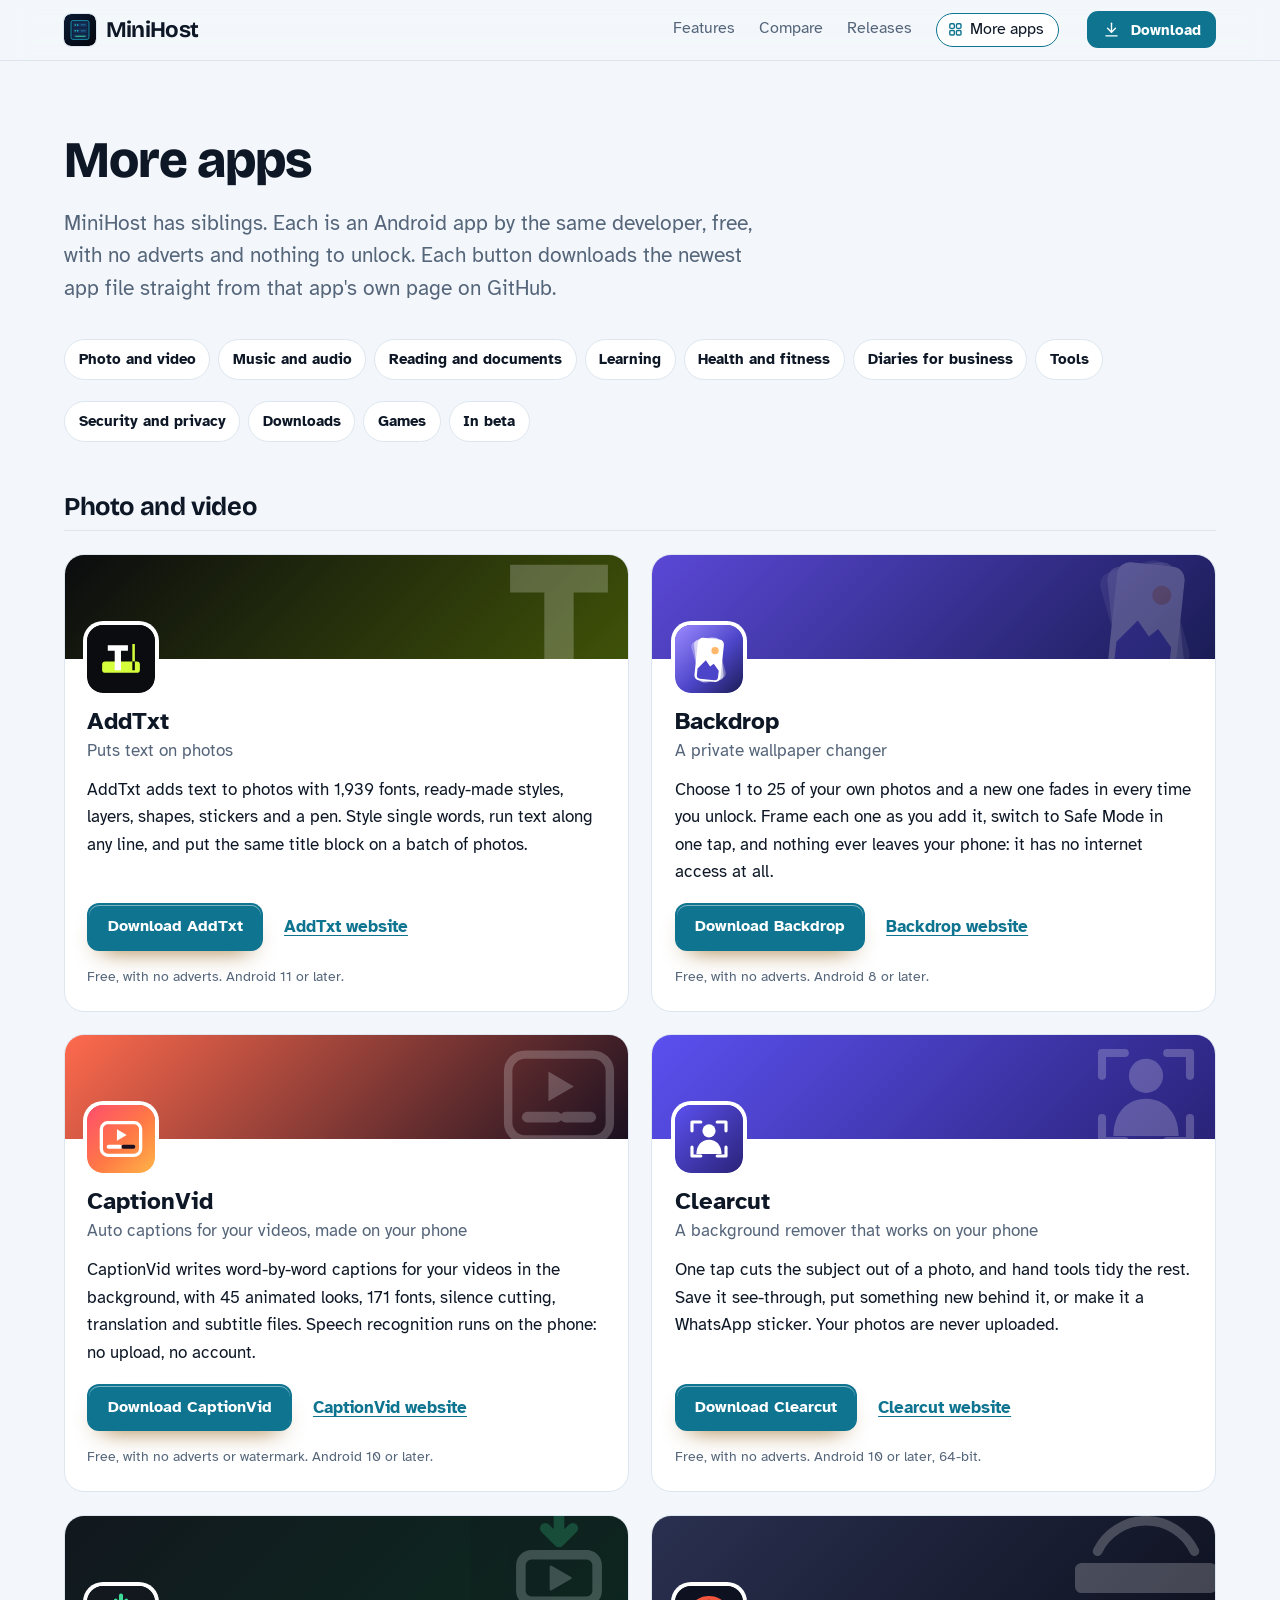
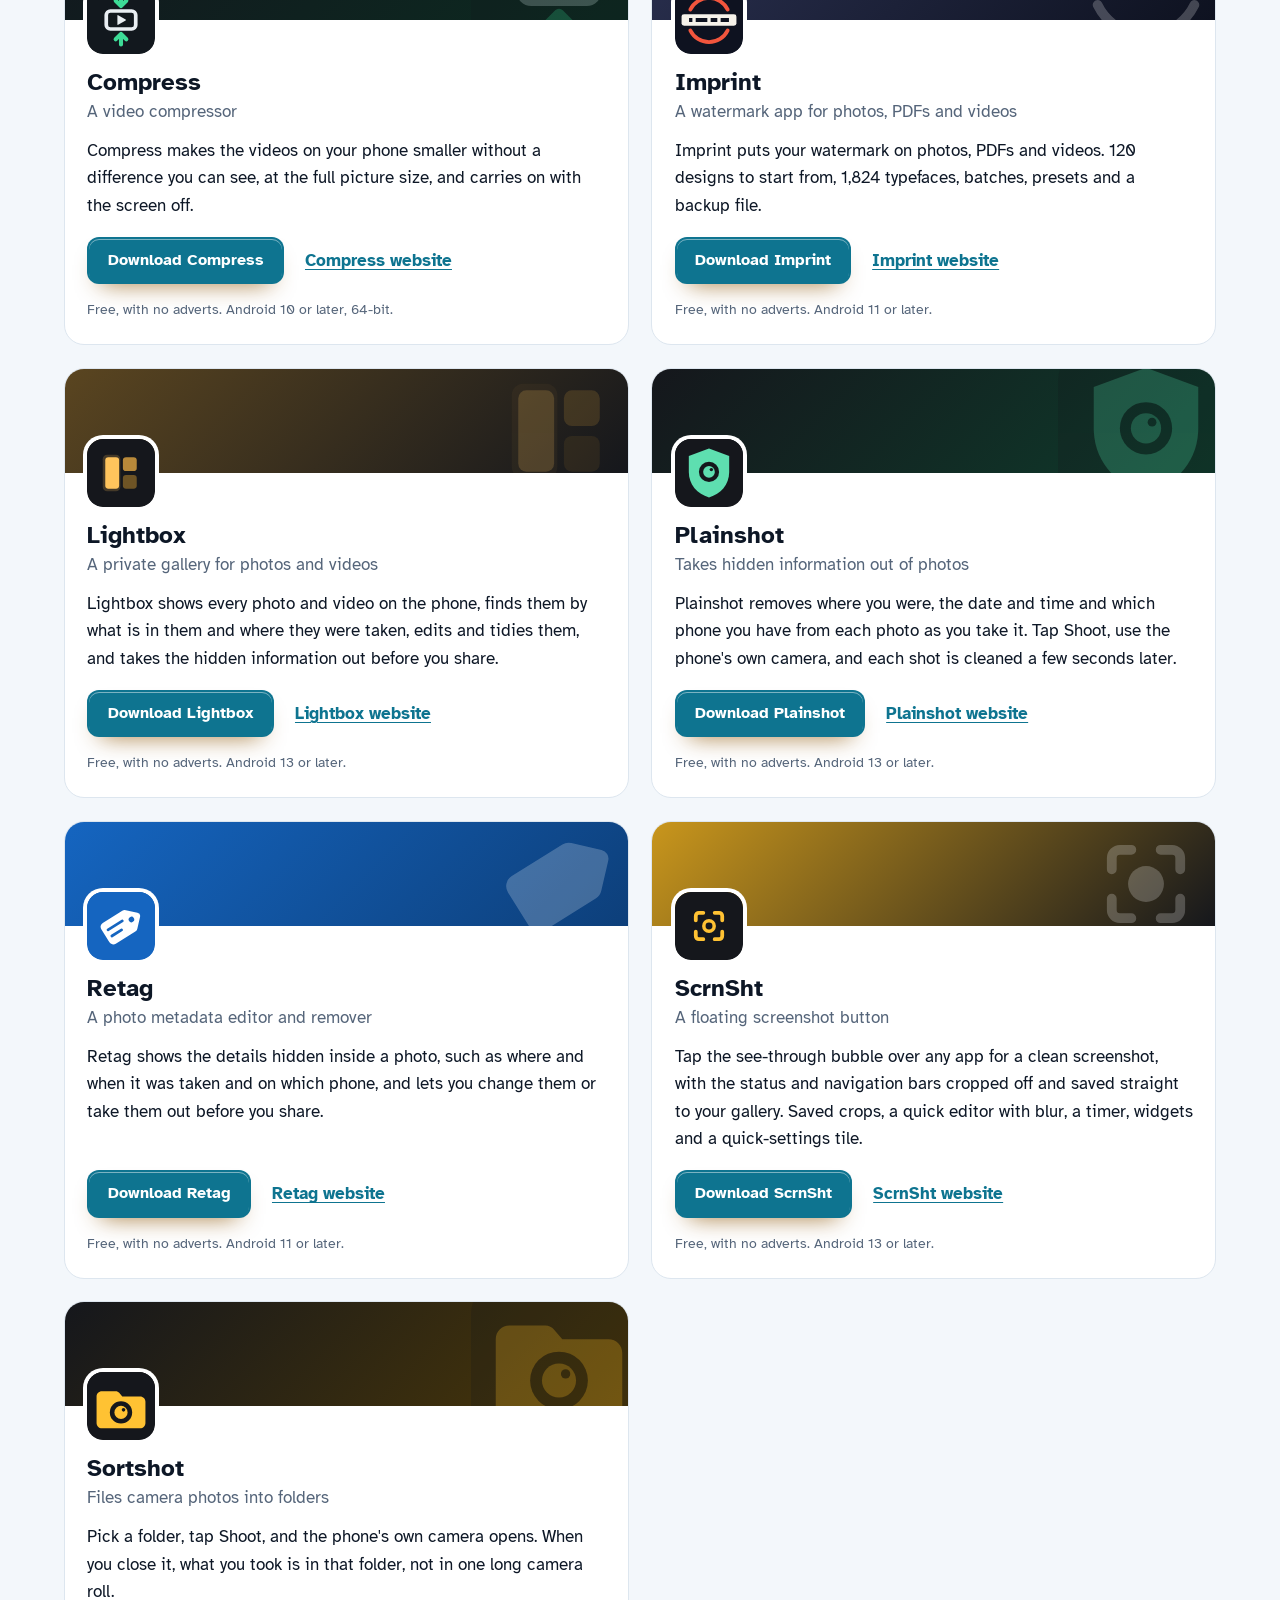
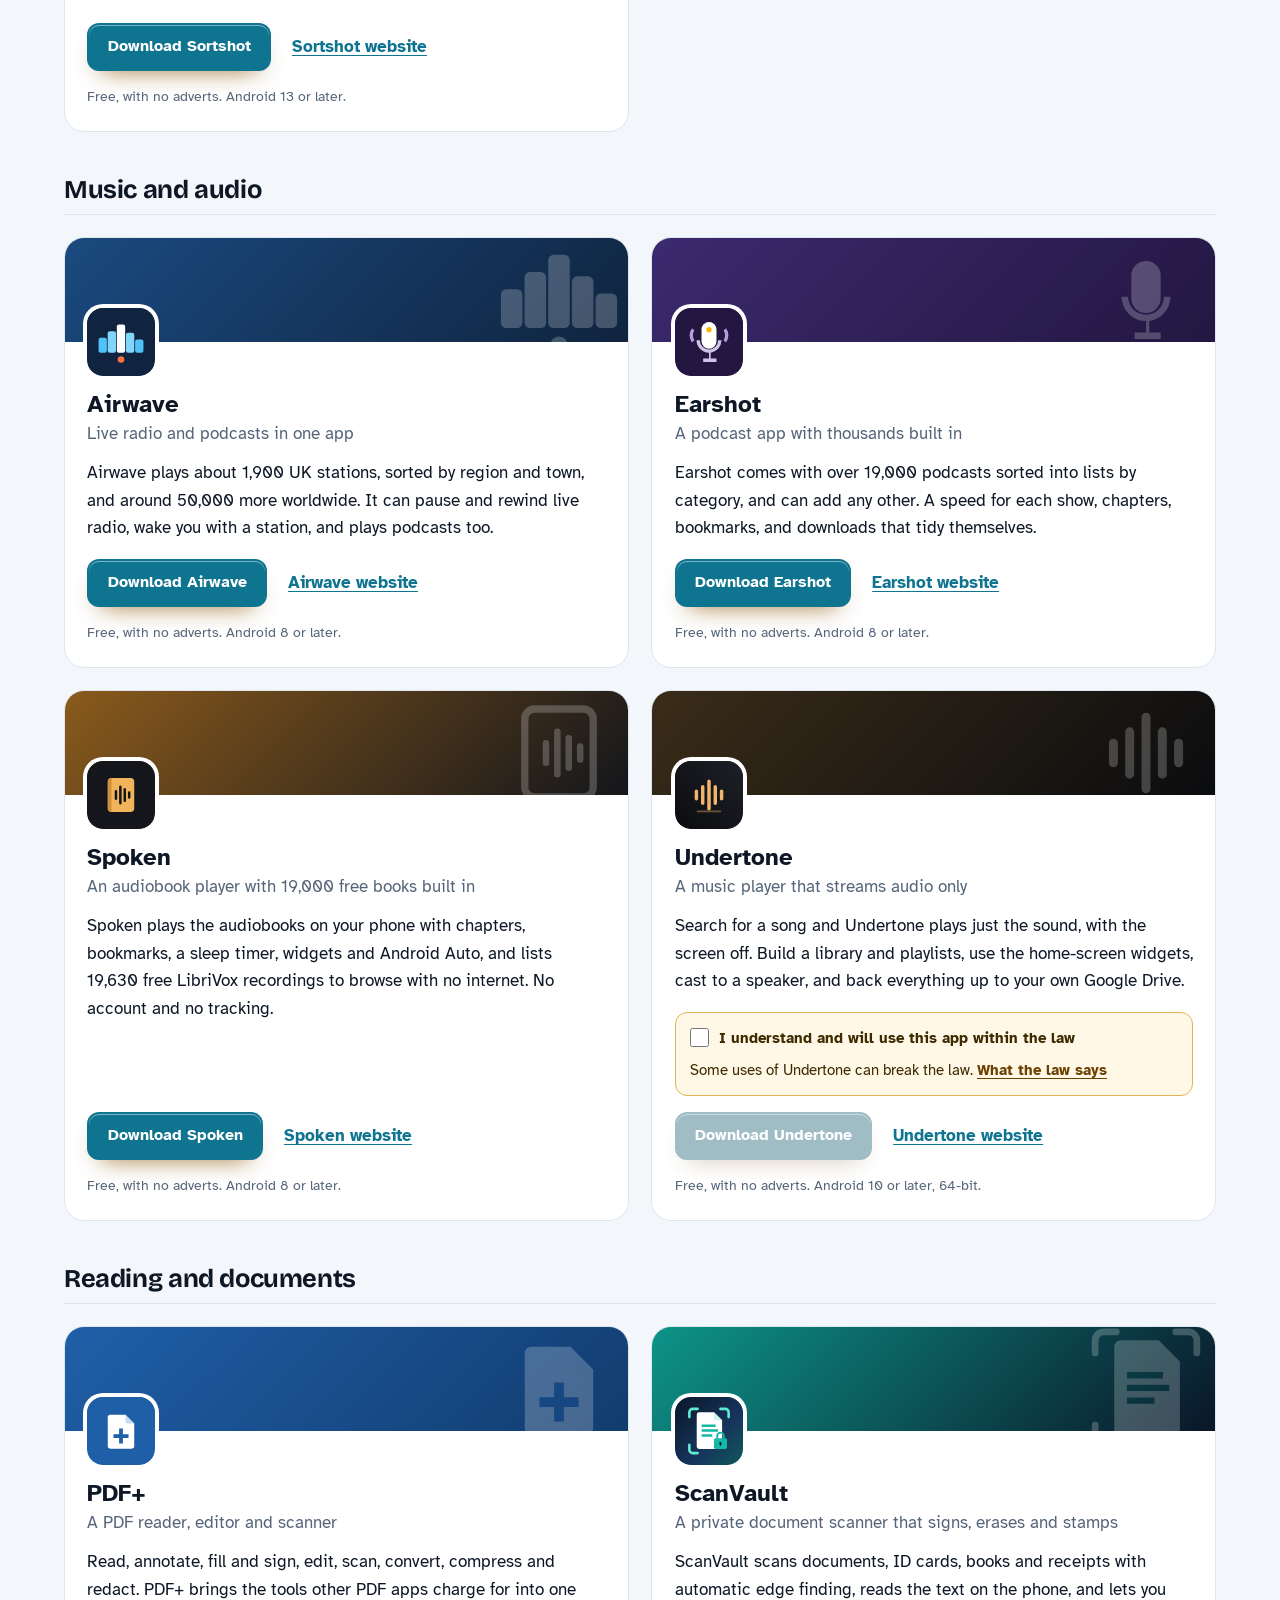
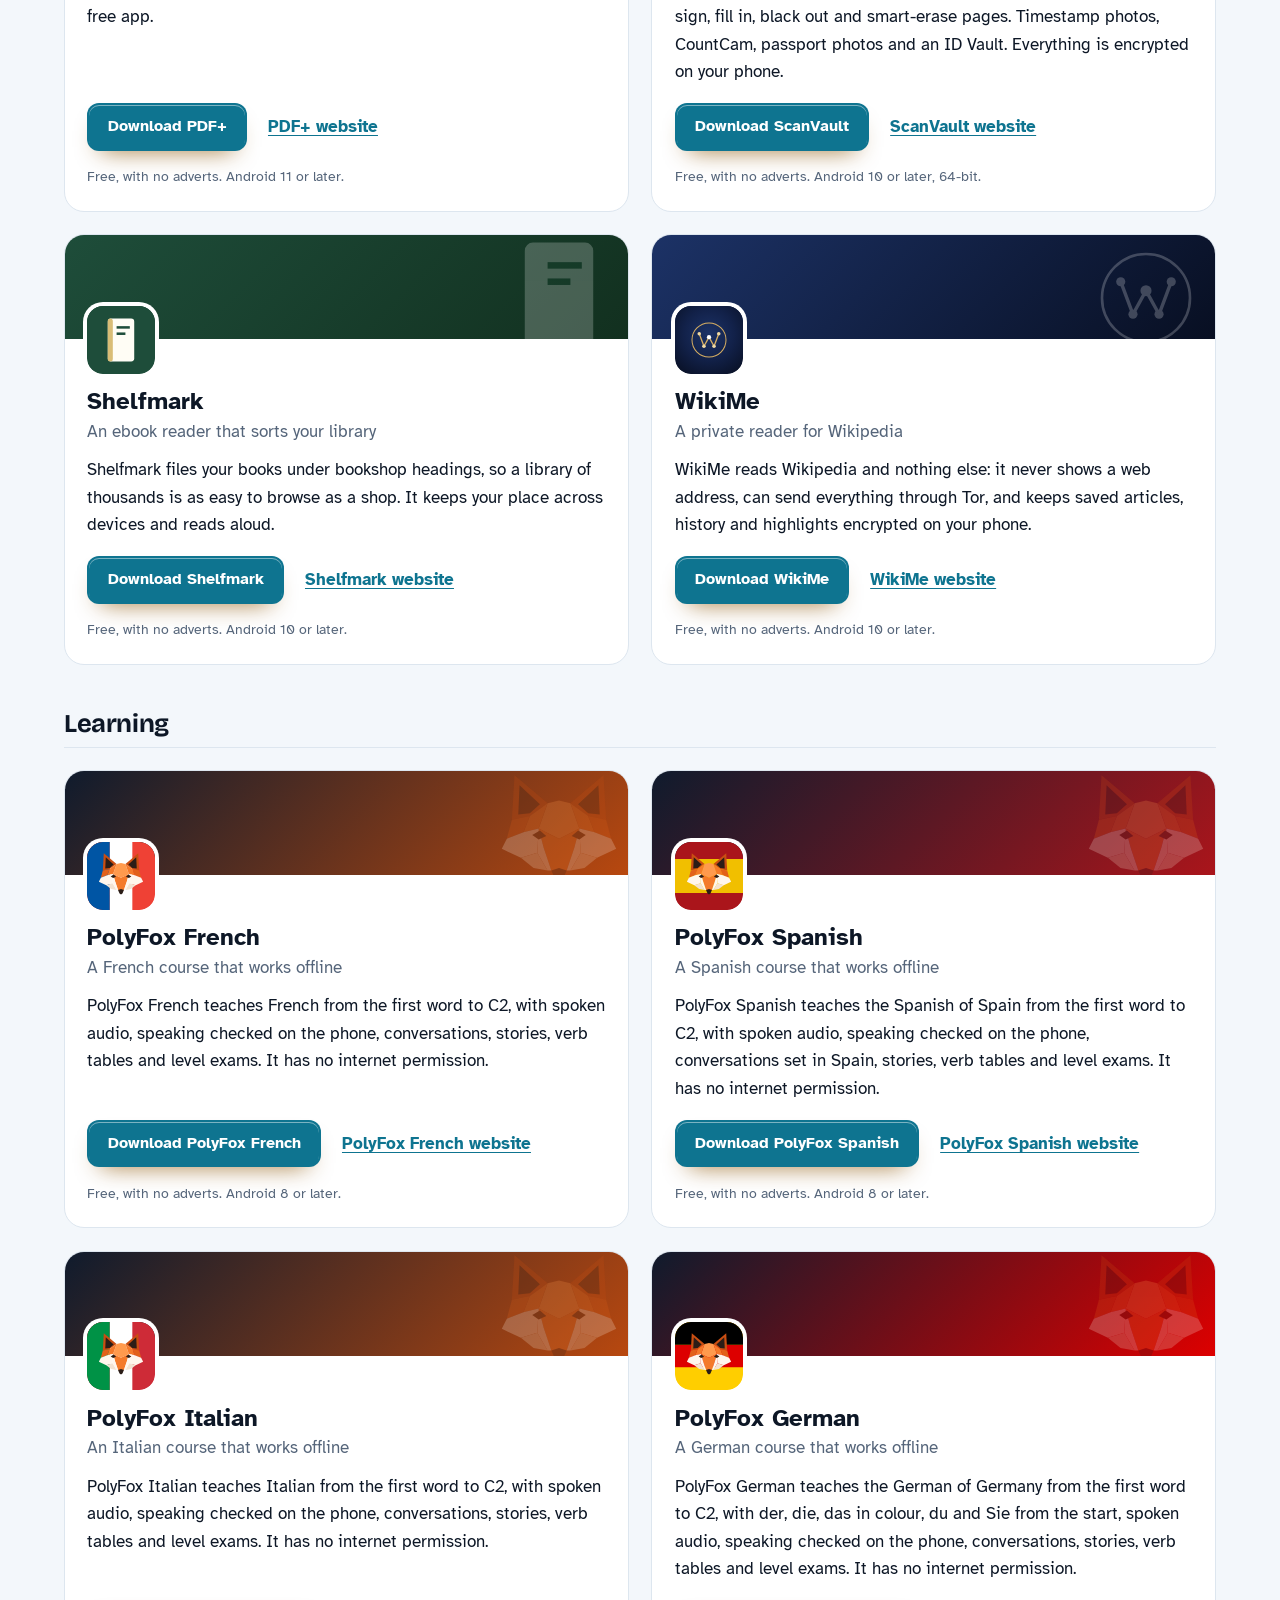
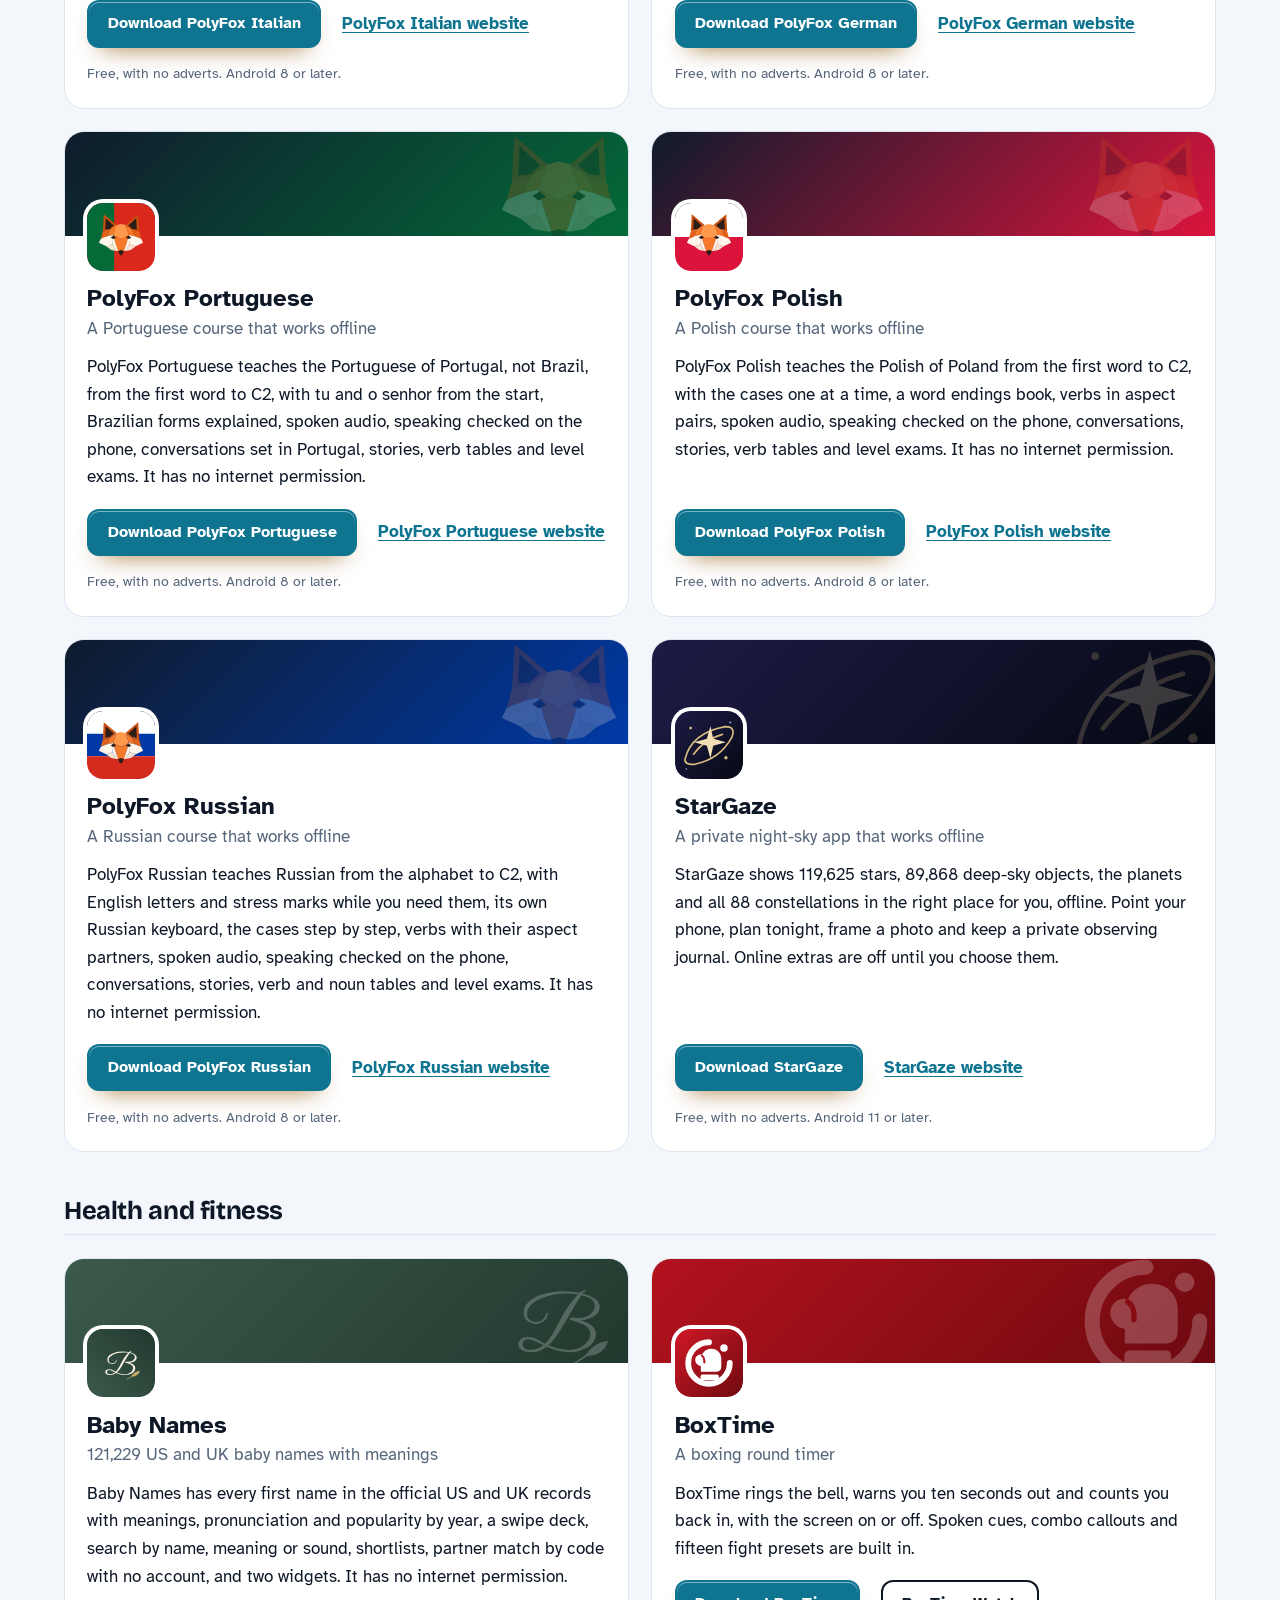
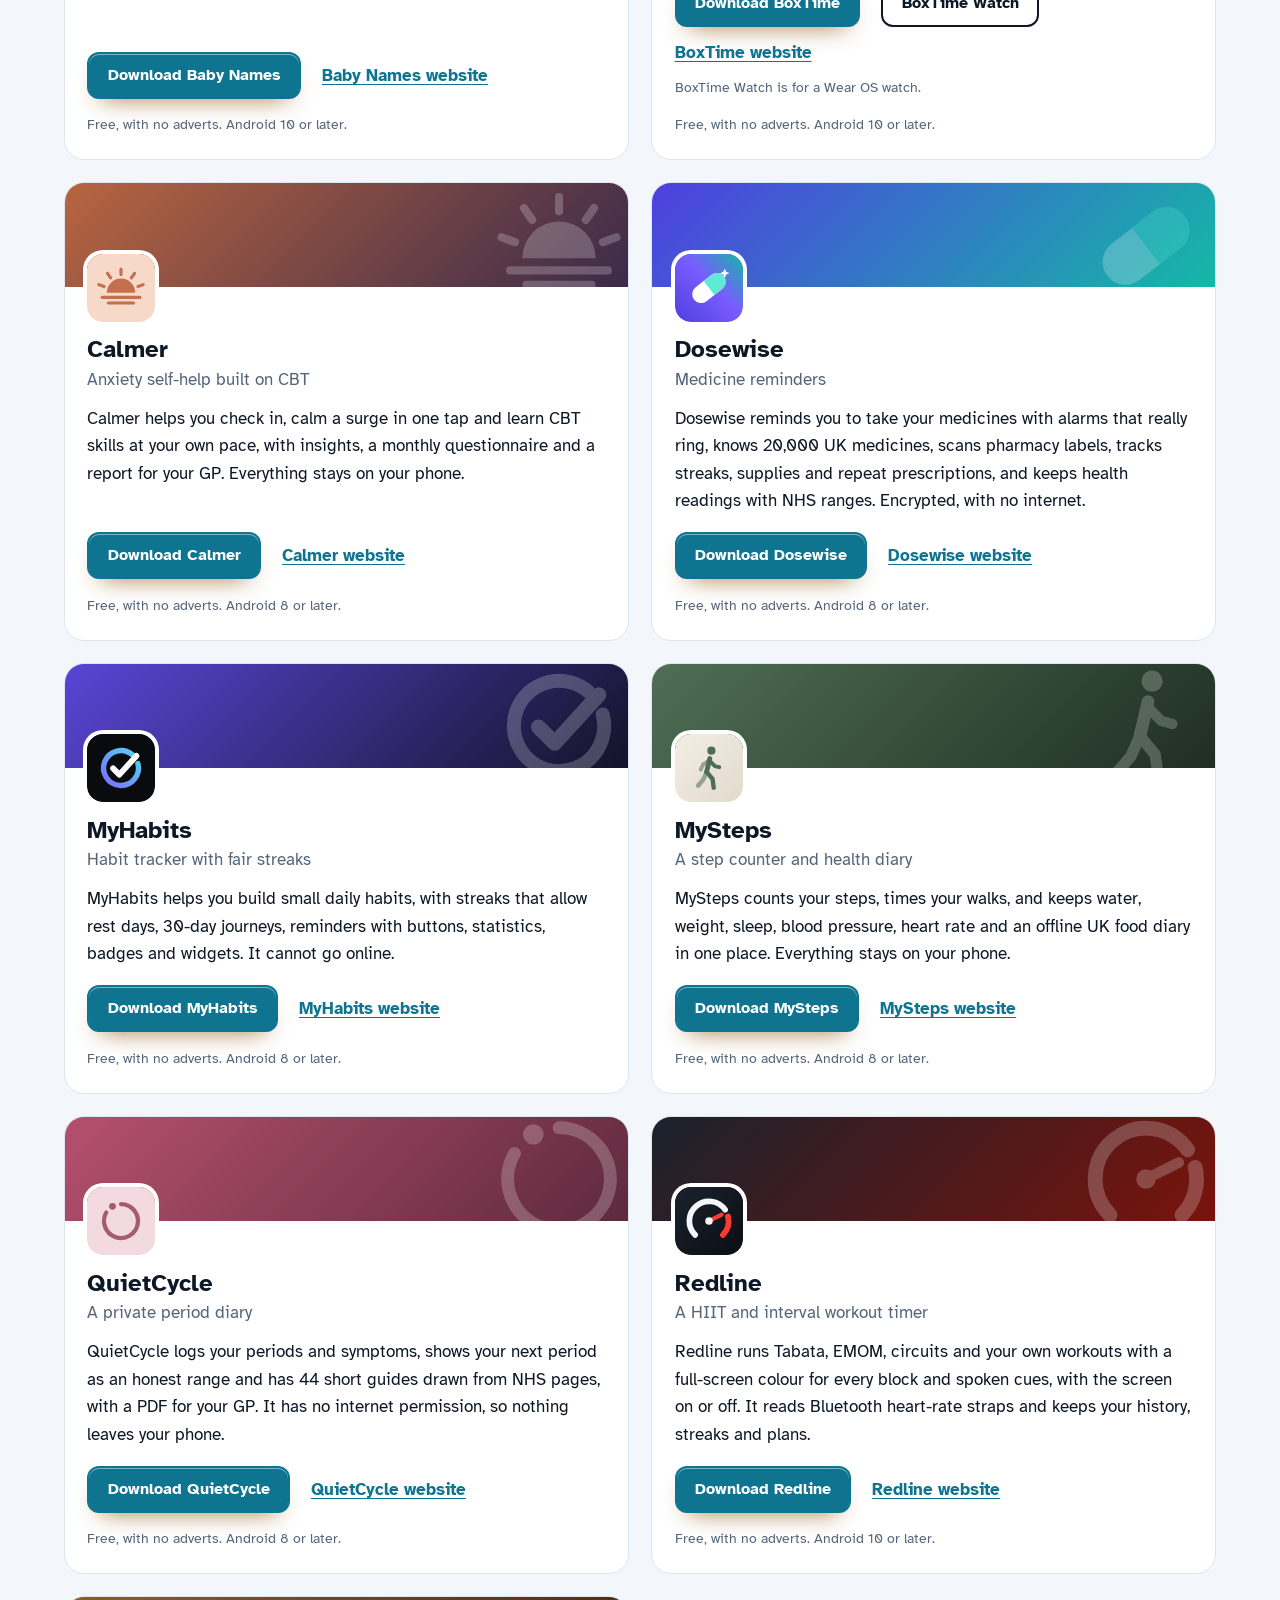
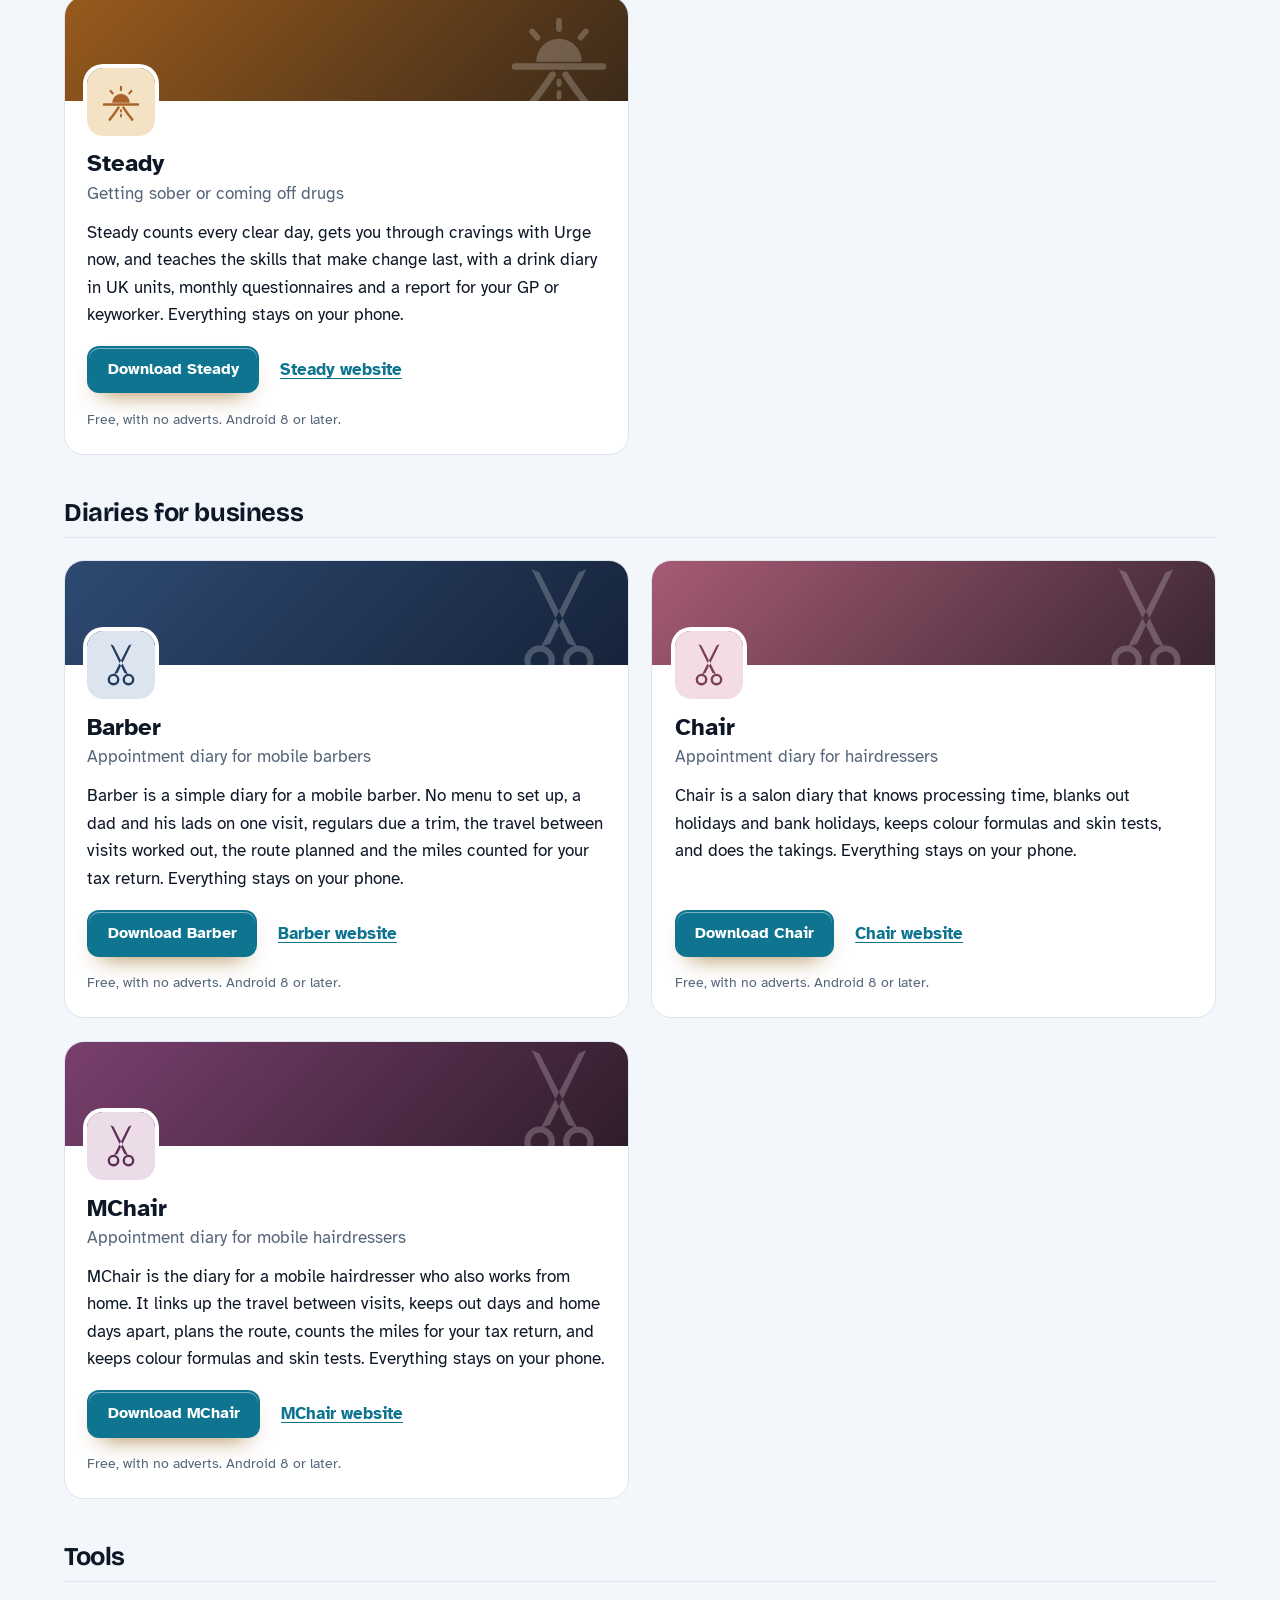
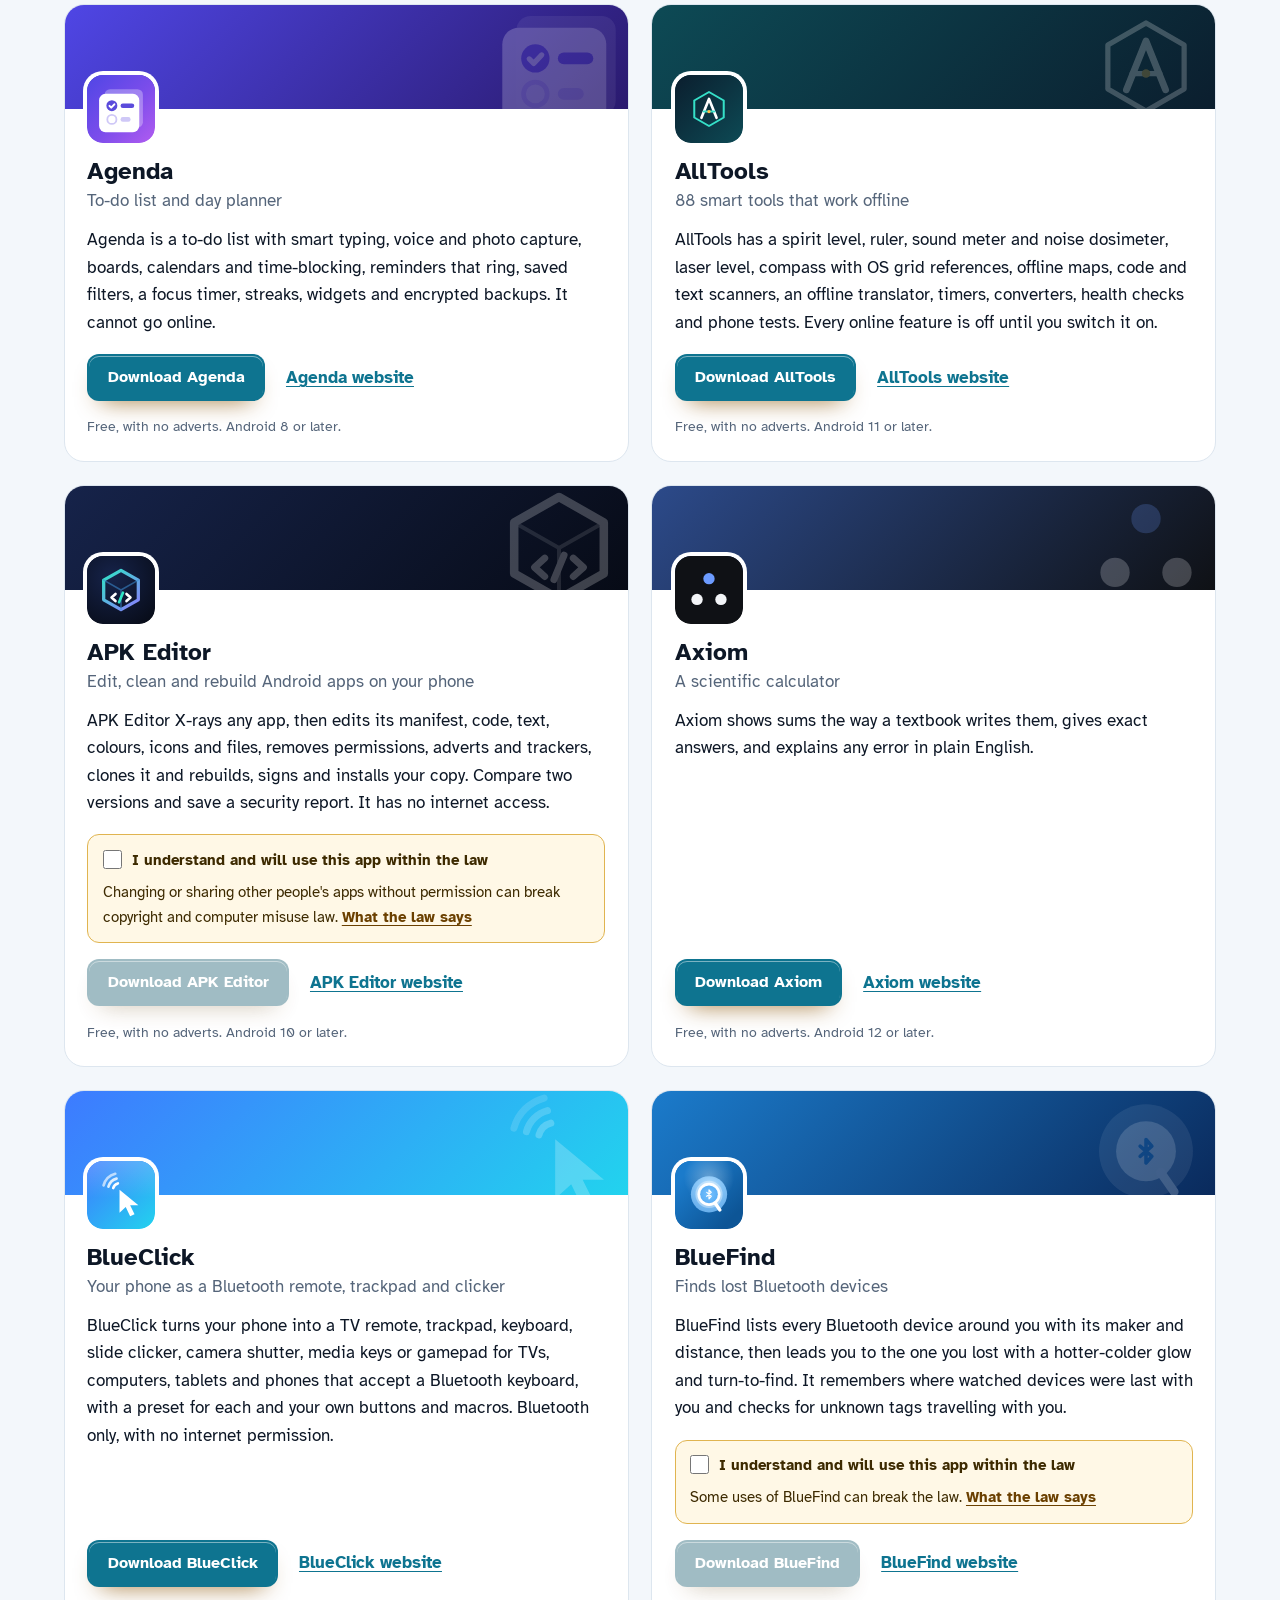
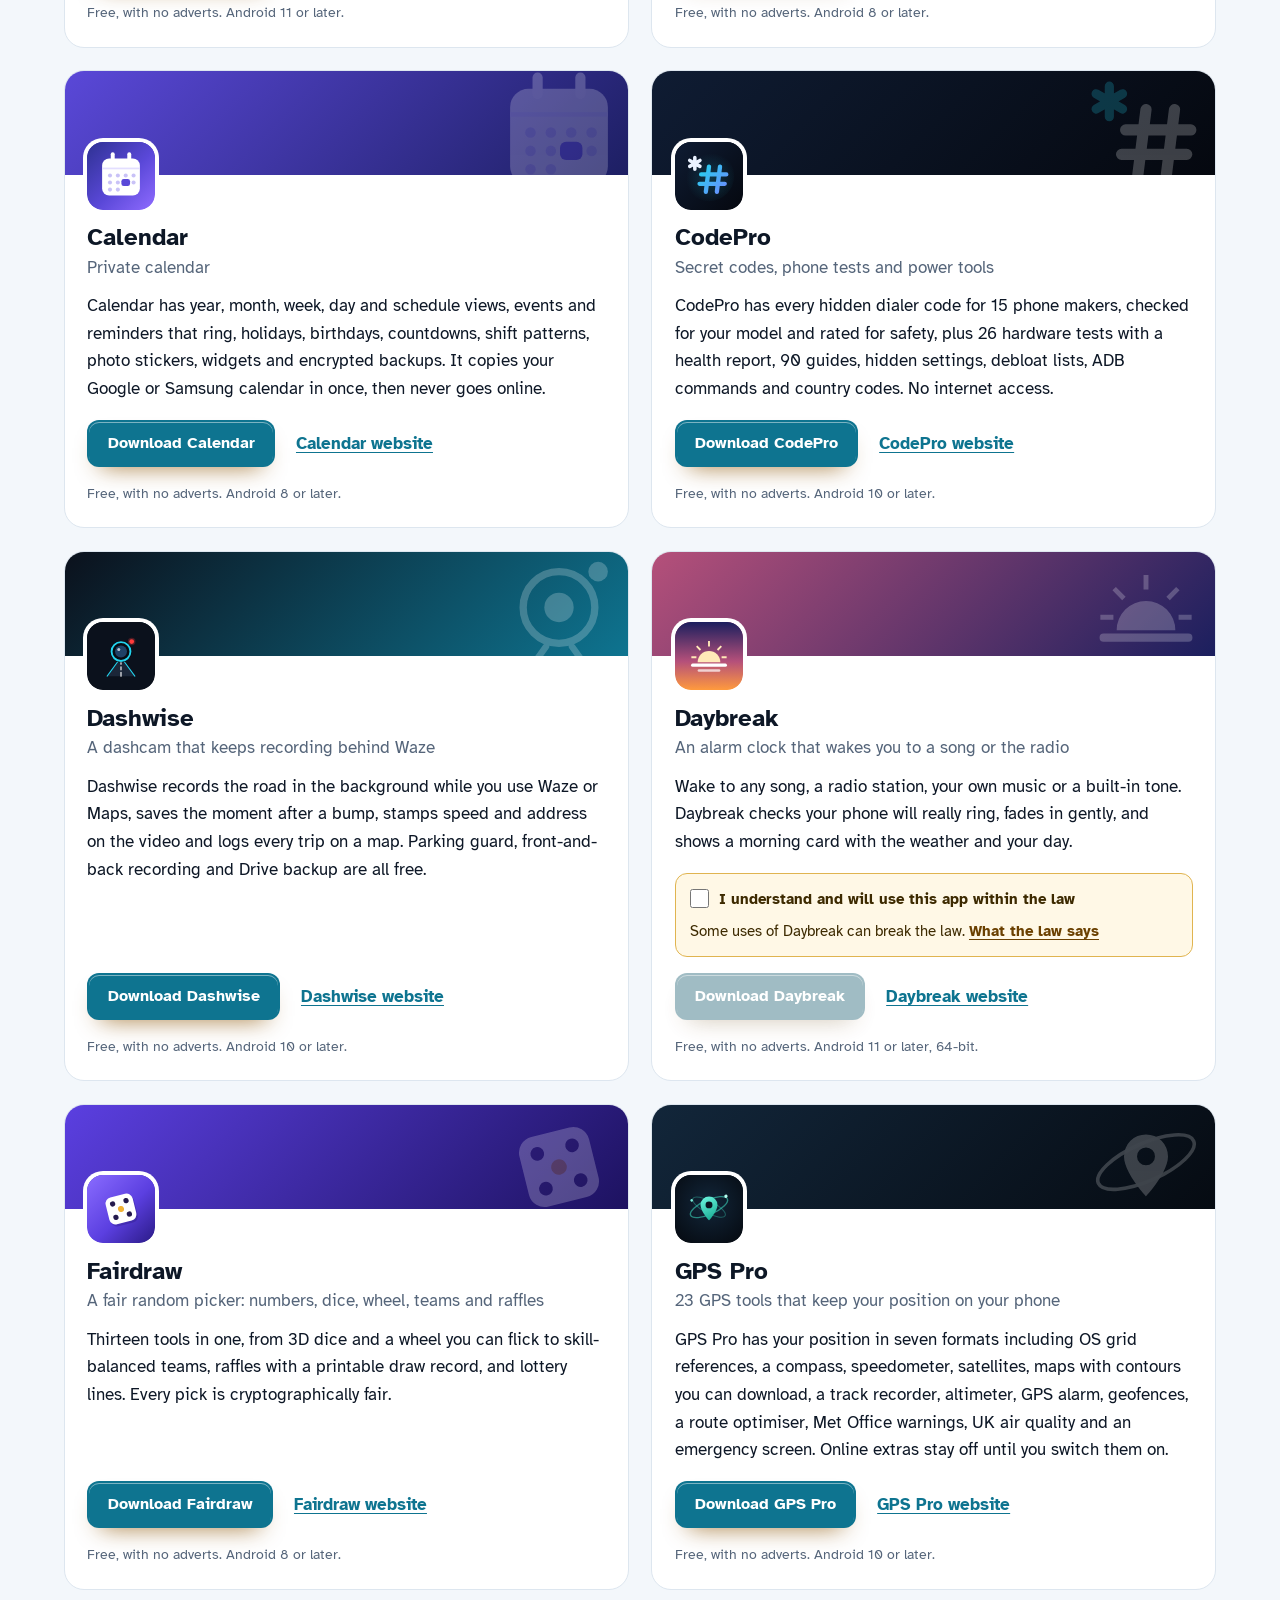
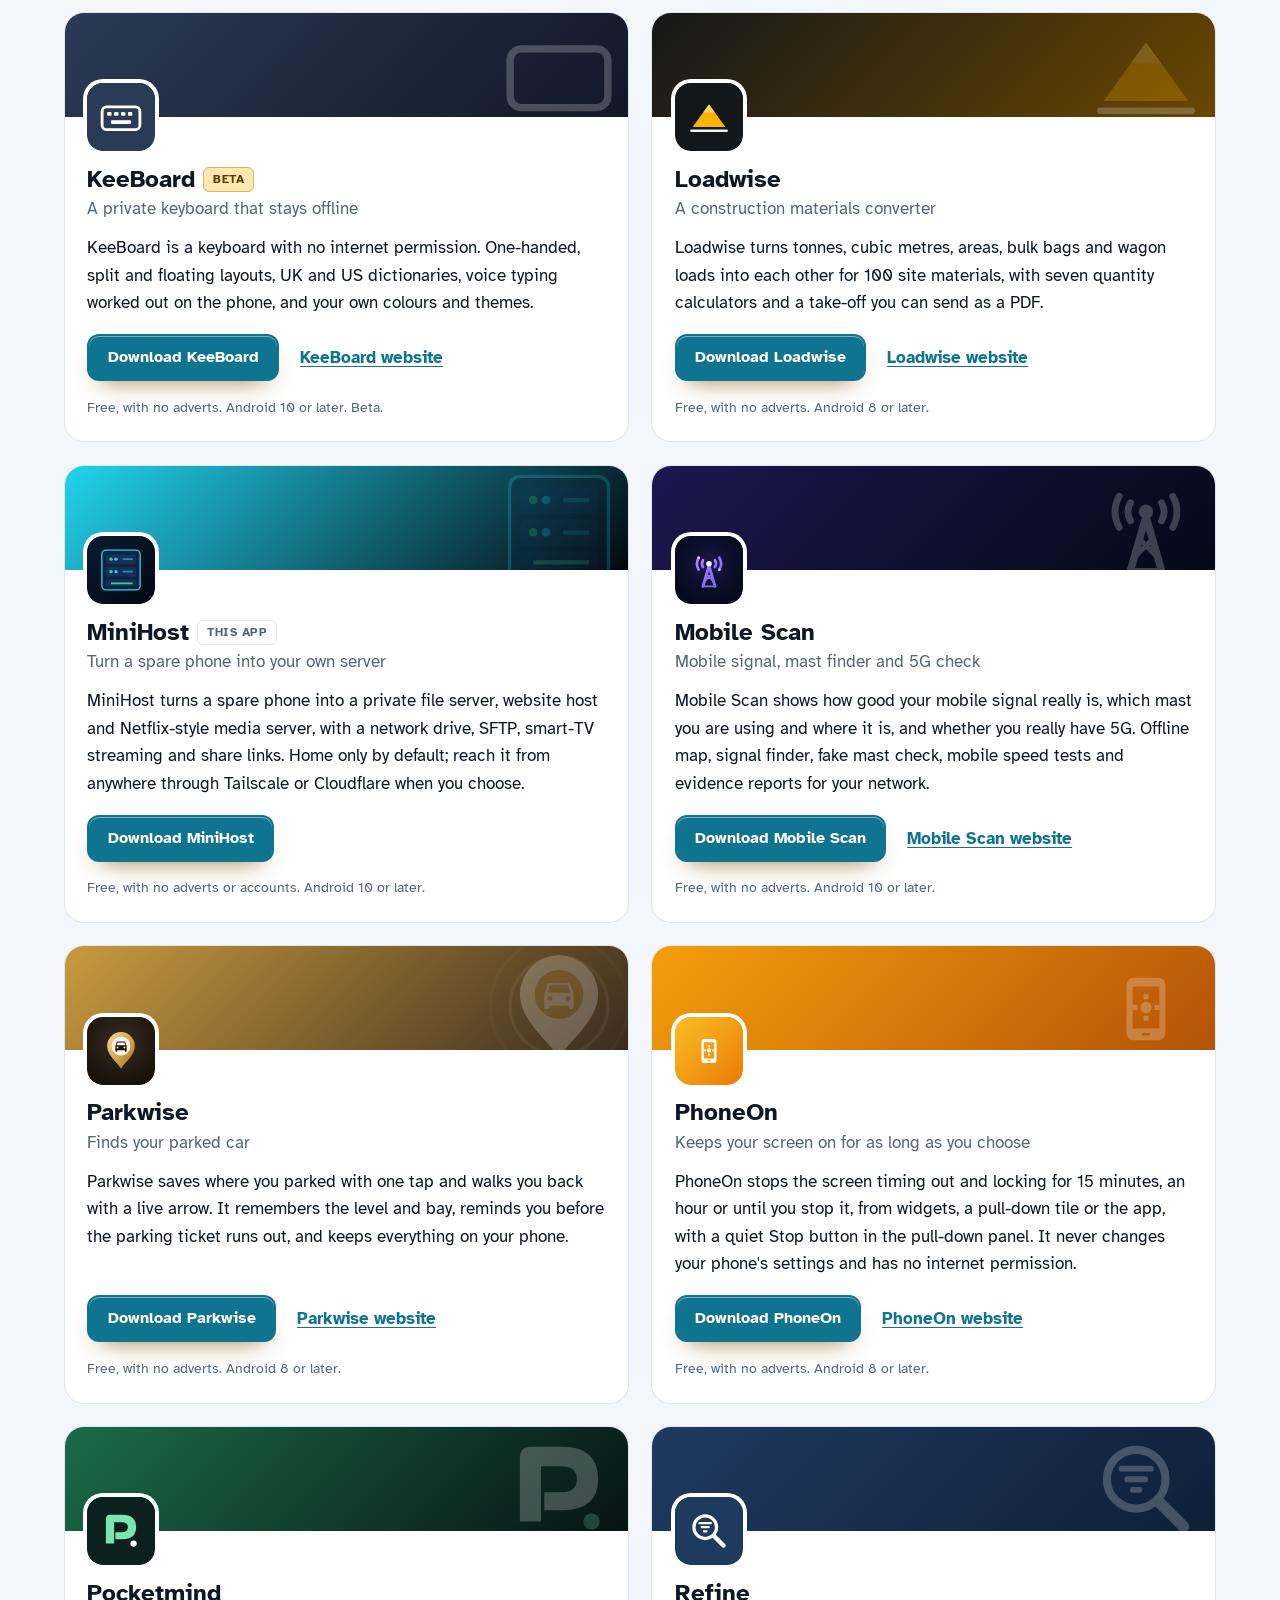
==== commit 5b869b0f: "More apps: add BlueClick" ====
--- a/more-apps.html
+++ b/more-apps.html
@@ -4,7 +4,7 @@
 <meta charset="utf-8">
 <meta name="viewport" content="width=device-width, initial-scale=1">
 <title>More free Android apps from the maker of MiniHost</title>
-<meta name="description" content="All 99 free Android apps from the maker of MiniHost, in one list by category, each with its download and a link to its website.">
+<meta name="description" content="All 100 free Android apps from the maker of MiniHost, in one list by category, each with its download and a link to its website.">
 <meta name="author" content="Jonathan Jackson">
 <link rel="canonical" href="https://customgpter.github.io/minihost/more-apps.html">
 <meta name="theme-color" content="#f3f7fb" media="(prefers-color-scheme: light)">
@@ -12,7 +12,7 @@
 <meta property="og:type" content="website">
 <meta property="og:site_name" content="MiniHost">
 <meta property="og:title" content="More free Android apps from the maker of MiniHost">
-<meta property="og:description" content="All 99 free Android apps from the maker of MiniHost, in one list by category, each with its download and a link to its website.">
+<meta property="og:description" content="All 100 free Android apps from the maker of MiniHost, in one list by category, each with its download and a link to its website.">
 <meta property="og:url" content="https://customgpter.github.io/minihost/more-apps.html">
 <meta property="og:image" content="https://customgpter.github.io/minihost/assets/og.png">
 <meta property="og:image:width" content="1200">
@@ -26,7 +26,7 @@
 <link rel="preload" href="./assets/fonts/atkinson-hyperlegible-latin-400-normal.woff2" as="font" type="font/woff2" crossorigin>
 <link rel="stylesheet" href="./assets/site.css?v=1">
 <link rel="stylesheet" href="./assets/house.css?v=1">
-<script type="application/ld+json">{"@context":"https://schema.org","@type":"ItemList","name":"Apps from the maker of MiniHost","url":"https://customgpter.github.io/minihost/more-apps.html","itemListElement":[{"@type":"ListItem","position":1,"name":"AddTxt","url":"https://customgpter.github.io/addtxt/"},{"@type":"ListItem","position":2,"name":"Backdrop","url":"https://customgpter.github.io/backdrop/"},{"@type":"ListItem","position":3,"name":"CaptionVid","url":"https://customgpter.github.io/captionvid/"},{"@type":"ListItem","position":4,"name":"Clearcut","url":"https://customgpter.github.io/clearcut/"},{"@type":"ListItem","position":5,"name":"Compress","url":"https://customgpter.github.io/compress/"},{"@type":"ListItem","position":6,"name":"Imprint","url":"https://customgpter.github.io/imprint/"},{"@type":"ListItem","position":7,"name":"Lightbox","url":"https://customgpter.github.io/lightbox/"},{"@type":"ListItem","position":8,"name":"Plainshot","url":"https://customgpter.github.io/plainshot/"},{"@type":"ListItem","position":9,"name":"Retag","url":"https://customgpter.github.io/retag/"},{"@type":"ListItem","position":10,"name":"ScrnSht","url":"https://customgpter.github.io/scrnsht/"},{"@type":"ListItem","position":11,"name":"Sortshot","url":"https://customgpter.github.io/sortshot/"},{"@type":"ListItem","position":12,"name":"Airwave","url":"https://customgpter.github.io/airwave/"},{"@type":"ListItem","position":13,"name":"Earshot","url":"https://customgpter.github.io/earshot/"},{"@type":"ListItem","position":14,"name":"Spoken","url":"https://customgpter.github.io/spoken/"},{"@type":"ListItem","position":15,"name":"Undertone","url":"https://customgpter.github.io/undertone/"},{"@type":"ListItem","position":16,"name":"PDF+","url":"https://customgpter.github.io/pdfplus/"},{"@type":"ListItem","position":17,"name":"ScanVault","url":"https://customgpter.github.io/scanvault/"},{"@type":"ListItem","position":18,"name":"Shelfmark","url":"https://customgpter.github.io/shelfmark/"},{"@type":"ListItem","position":19,"name":"WikiMe","url":"https://customgpter.github.io/wikime/"},{"@type":"ListItem","position":20,"name":"PolyFox French","url":"https://customgpter.github.io/polyfox/"},{"@type":"ListItem","position":21,"name":"PolyFox Spanish","url":"https://customgpter.github.io/polyfox-spanish/"},{"@type":"ListItem","position":22,"name":"PolyFox Italian","url":"https://customgpter.github.io/polyfox-italian/"},{"@type":"ListItem","position":23,"name":"PolyFox German","url":"https://customgpter.github.io/polyfox-german/"},{"@type":"ListItem","position":24,"name":"PolyFox Portuguese","url":"https://customgpter.github.io/polyfox-portuguese/"},{"@type":"ListItem","position":25,"name":"PolyFox Polish","url":"https://customgpter.github.io/polyfox-polish/"},{"@type":"ListItem","position":26,"name":"PolyFox Russian","url":"https://customgpter.github.io/polyfox-russian/"},{"@type":"ListItem","position":27,"name":"StarGaze","url":"https://customgpter.github.io/stargaze/"},{"@type":"ListItem","position":28,"name":"Baby Names","url":"https://customgpter.github.io/babynames/"},{"@type":"ListItem","position":29,"name":"BoxTime","url":"https://customgpter.github.io/boxtime/"},{"@type":"ListItem","position":30,"name":"Calmer","url":"https://customgpter.github.io/calmer/"},{"@type":"ListItem","position":31,"name":"Dosewise","url":"https://customgpter.github.io/dosewise/"},{"@type":"ListItem","position":32,"name":"MyHabits","url":"https://customgpter.github.io/myhabits/"},{"@type":"ListItem","position":33,"name":"MySteps","url":"https://customgpter.github.io/mysteps/"},{"@type":"ListItem","position":34,"name":"QuietCycle","url":"https://customgpter.github.io/quietcycle/"},{"@type":"ListItem","position":35,"name":"Redline","url":"https://customgpter.github.io/redline/"},{"@type":"ListItem","position":36,"name":"Steady","url":"https://customgpter.github.io/steady/"},{"@type":"ListItem","position":37,"name":"Barber","url":"https://customgpter.github.io/barber/"},{"@type":"ListItem","position":38,"name":"Chair","url":"https://customgpter.github.io/chair/"},{"@type":"ListItem","position":39,"name":"MChair","url":"https://customgpter.github.io/mchair/"},{"@type":"ListItem","position":40,"name":"Agenda","url":"https://customgpter.github.io/agenda/"},{"@type":"ListItem","position":41,"name":"AllTools","url":"https://customgpter.github.io/alltools/"},{"@type":"ListItem","position":42,"name":"APK Editor","url":"https://customgpter.github.io/apkeditor/"},{"@type":"ListItem","position":43,"name":"Axiom","url":"https://customgpter.github.io/axiom/"},{"@type":"ListItem","position":44,"name":"BlueFind","url":"https://customgpter.github.io/bluefind/"},{"@type":"ListItem","position":45,"name":"Calendar","url":"https://customgpter.github.io/calendar/"},{"@type":"ListItem","position":46,"name":"CodePro","url":"https://customgpter.github.io/codepro/"},{"@type":"ListItem","position":47,"name":"Dashwise","url":"https://customgpter.github.io/dashwise/"},{"@type":"ListItem","position":48,"name":"Daybreak","url":"https://customgpter.github.io/daybreak/"},{"@type":"ListItem","position":49,"name":"Fairdraw","url":"https://customgpter.github.io/fairdraw/"},{"@type":"ListItem","position":50,"name":"GPS Pro","url":"https://customgpter.github.io/gpspro/"},{"@type":"ListItem","position":51,"name":"KeeBoard","url":"https://customgpter.github.io/keeboard/"},{"@type":"ListItem","position":52,"name":"Loadwise","url":"https://customgpter.github.io/loadwise/"},{"@type":"ListItem","position":53,"name":"MiniHost","url":"https://customgpter.github.io/minihost/"},{"@type":"ListItem","position":54,"name":"Mobile Scan","url":"https://customgpter.github.io/mobilescan/"},{"@type":"ListItem","position":55,"name":"Parkwise","url":"https://customgpter.github.io/parkwise/"},{"@type":"ListItem","position":56,"name":"PhoneOn","url":"https://customgpter.github.io/phoneon/"},{"@type":"ListItem","position":57,"name":"Pocketmind","url":"https://customgpter.github.io/pocketmind/"},{"@type":"ListItem","position":58,"name":"Refine","url":"https://customgpter.github.io/refine/"},{"@type":"ListItem","position":59,"name":"Shiftwise","url":"https://customgpter.github.io/shiftwise/"},{"@type":"ListItem","position":60,"name":"SimpleCalc","url":"https://customgpter.github.io/simplecalc/"},{"@type":"ListItem","position":61,"name":"Skyline","url":"https://customgpter.github.io/skyline/"},{"@type":"ListItem","position":62,"name":"Slipway","url":"https://customgpter.github.io/slipway/"},{"@type":"ListItem","position":63,"name":"Tagger","url":"https://customgpter.github.io/tagger/"},{"@type":"ListItem","position":64,"name":"TotalClean","url":"https://customgpter.github.io/totalclean/"},{"@type":"ListItem","position":65,"name":"TVLink","url":"https://customgpter.github.io/tvlink/"},{"@type":"ListItem","position":66,"name":"Unbox","url":"https://customgpter.github.io/unbox/"},{"@type":"ListItem","position":67,"name":"WhatsKeep","url":"https://customgpter.github.io/whatskeep/"},{"@type":"ListItem","position":68,"name":"WiFi Scan","url":"https://customgpter.github.io/wifiscan/"},{"@type":"ListItem","position":69,"name":"Auditly","url":"https://customgpter.github.io/auditly/"},{"@type":"ListItem","position":70,"name":"Backchannel","url":"https://customgpter.github.io/backchannel/"},{"@type":"ListItem","position":71,"name":"ENotes","url":"https://customgpter.github.io/enotes/"},{"@type":"ListItem","position":72,"name":"FindMe","url":"https://customgpter.github.io/findme/"},{"@type":"ListItem","position":73,"name":"iLock","url":"https://customgpter.github.io/ilock/"},{"@type":"ListItem","position":74,"name":"ImSafe","url":"https://customgpter.github.io/imsafe/"},{"@type":"ListItem","position":75,"name":"IShred","url":"https://customgpter.github.io/ishred/"},{"@type":"ListItem","position":76,"name":"LockBox","url":"https://customgpter.github.io/lockbox/"},{"@type":"ListItem","position":77,"name":"PassVault","url":"https://customgpter.github.io/passvault/"},{"@type":"ListItem","position":78,"name":"SpyFind","url":"https://customgpter.github.io/spyfind/"},{"@type":"ListItem","position":79,"name":"TextWipe","url":"https://customgpter.github.io/textwipe/"},{"@type":"ListItem","position":80,"name":"Tracewire","url":"https://customgpter.github.io/tracewire/"},{"@type":"ListItem","position":81,"name":"Vigil","url":"https://customgpter.github.io/vigil/"},{"@type":"ListItem","position":82,"name":"Grab","url":"https://customgpter.github.io/grab/"},{"@type":"ListItem","position":83,"name":"Swarm","url":"https://customgpter.github.io/swarm/"},{"@type":"ListItem","position":84,"name":"Plane Games","url":"https://customgpter.github.io/plane-games/"},{"@type":"ListItem","position":85,"name":"Ninefold","url":"https://customgpter.github.io/ninefold/"},{"@type":"ListItem","position":86,"name":"Cubewise","url":"https://customgpter.github.io/cubewise/"},{"@type":"ListItem","position":87,"name":"Tilewise","url":"https://customgpter.github.io/tilewise/"},{"@type":"ListItem","position":88,"name":"Letterwise","url":"https://customgpter.github.io/letterwise/"},{"@type":"ListItem","position":89,"name":"Kingside","url":"https://customgpter.github.io/kingside/"},{"@type":"ListItem","position":90,"name":"Deckhand","url":"https://customgpter.github.io/deckhand/"},{"@type":"ListItem","position":91,"name":"SNESForge","url":"https://customgpter.github.io/snesforge/"},{"@type":"ListItem","position":92,"name":"Fame Boy","url":"https://customgpter.github.io/fameboy/"},{"@type":"ListItem","position":93,"name":"PSPPro","url":"https://customgpter.github.io/psppro/"},{"@type":"ListItem","position":94,"name":"MegaGen","url":"https://customgpter.github.io/megagen/"},{"@type":"ListItem","position":95,"name":"QVR","url":"https://customgpter.github.io/qvr/"},{"@type":"ListItem","position":96,"name":"QVR Watch","url":"https://customgpter.github.io/qvr-watch/"},{"@type":"ListItem","position":97,"name":"QVRLite","url":"https://customgpter.github.io/qvrlite/"},{"@type":"ListItem","position":98,"name":"Onionz","url":"https://customgpter.github.io/onionz/"},{"@type":"ListItem","position":99,"name":"OnionzWeb","url":"https://customgpter.github.io/onionzweb/"}]}</script>
+<script type="application/ld+json">{"@context":"https://schema.org","@type":"ItemList","name":"Apps from the maker of MiniHost","url":"https://customgpter.github.io/minihost/more-apps.html","itemListElement":[{"@type":"ListItem","position":1,"name":"AddTxt","url":"https://customgpter.github.io/addtxt/"},{"@type":"ListItem","position":2,"name":"Backdrop","url":"https://customgpter.github.io/backdrop/"},{"@type":"ListItem","position":3,"name":"CaptionVid","url":"https://customgpter.github.io/captionvid/"},{"@type":"ListItem","position":4,"name":"Clearcut","url":"https://customgpter.github.io/clearcut/"},{"@type":"ListItem","position":5,"name":"Compress","url":"https://customgpter.github.io/compress/"},{"@type":"ListItem","position":6,"name":"Imprint","url":"https://customgpter.github.io/imprint/"},{"@type":"ListItem","position":7,"name":"Lightbox","url":"https://customgpter.github.io/lightbox/"},{"@type":"ListItem","position":8,"name":"Plainshot","url":"https://customgpter.github.io/plainshot/"},{"@type":"ListItem","position":9,"name":"Retag","url":"https://customgpter.github.io/retag/"},{"@type":"ListItem","position":10,"name":"ScrnSht","url":"https://customgpter.github.io/scrnsht/"},{"@type":"ListItem","position":11,"name":"Sortshot","url":"https://customgpter.github.io/sortshot/"},{"@type":"ListItem","position":12,"name":"Airwave","url":"https://customgpter.github.io/airwave/"},{"@type":"ListItem","position":13,"name":"Earshot","url":"https://customgpter.github.io/earshot/"},{"@type":"ListItem","position":14,"name":"Spoken","url":"https://customgpter.github.io/spoken/"},{"@type":"ListItem","position":15,"name":"Undertone","url":"https://customgpter.github.io/undertone/"},{"@type":"ListItem","position":16,"name":"PDF+","url":"https://customgpter.github.io/pdfplus/"},{"@type":"ListItem","position":17,"name":"ScanVault","url":"https://customgpter.github.io/scanvault/"},{"@type":"ListItem","position":18,"name":"Shelfmark","url":"https://customgpter.github.io/shelfmark/"},{"@type":"ListItem","position":19,"name":"WikiMe","url":"https://customgpter.github.io/wikime/"},{"@type":"ListItem","position":20,"name":"PolyFox French","url":"https://customgpter.github.io/polyfox/"},{"@type":"ListItem","position":21,"name":"PolyFox Spanish","url":"https://customgpter.github.io/polyfox-spanish/"},{"@type":"ListItem","position":22,"name":"PolyFox Italian","url":"https://customgpter.github.io/polyfox-italian/"},{"@type":"ListItem","position":23,"name":"PolyFox German","url":"https://customgpter.github.io/polyfox-german/"},{"@type":"ListItem","position":24,"name":"PolyFox Portuguese","url":"https://customgpter.github.io/polyfox-portuguese/"},{"@type":"ListItem","position":25,"name":"PolyFox Polish","url":"https://customgpter.github.io/polyfox-polish/"},{"@type":"ListItem","position":26,"name":"PolyFox Russian","url":"https://customgpter.github.io/polyfox-russian/"},{"@type":"ListItem","position":27,"name":"StarGaze","url":"https://customgpter.github.io/stargaze/"},{"@type":"ListItem","position":28,"name":"Baby Names","url":"https://customgpter.github.io/babynames/"},{"@type":"ListItem","position":29,"name":"BoxTime","url":"https://customgpter.github.io/boxtime/"},{"@type":"ListItem","position":30,"name":"Calmer","url":"https://customgpter.github.io/calmer/"},{"@type":"ListItem","position":31,"name":"Dosewise","url":"https://customgpter.github.io/dosewise/"},{"@type":"ListItem","position":32,"name":"MyHabits","url":"https://customgpter.github.io/myhabits/"},{"@type":"ListItem","position":33,"name":"MySteps","url":"https://customgpter.github.io/mysteps/"},{"@type":"ListItem","position":34,"name":"QuietCycle","url":"https://customgpter.github.io/quietcycle/"},{"@type":"ListItem","position":35,"name":"Redline","url":"https://customgpter.github.io/redline/"},{"@type":"ListItem","position":36,"name":"Steady","url":"https://customgpter.github.io/steady/"},{"@type":"ListItem","position":37,"name":"Barber","url":"https://customgpter.github.io/barber/"},{"@type":"ListItem","position":38,"name":"Chair","url":"https://customgpter.github.io/chair/"},{"@type":"ListItem","position":39,"name":"MChair","url":"https://customgpter.github.io/mchair/"},{"@type":"ListItem","position":40,"name":"Agenda","url":"https://customgpter.github.io/agenda/"},{"@type":"ListItem","position":41,"name":"AllTools","url":"https://customgpter.github.io/alltools/"},{"@type":"ListItem","position":42,"name":"APK Editor","url":"https://customgpter.github.io/apkeditor/"},{"@type":"ListItem","position":43,"name":"Axiom","url":"https://customgpter.github.io/axiom/"},{"@type":"ListItem","position":44,"name":"BlueClick","url":"https://customgpter.github.io/blueclick/"},{"@type":"ListItem","position":45,"name":"BlueFind","url":"https://customgpter.github.io/bluefind/"},{"@type":"ListItem","position":46,"name":"Calendar","url":"https://customgpter.github.io/calendar/"},{"@type":"ListItem","position":47,"name":"CodePro","url":"https://customgpter.github.io/codepro/"},{"@type":"ListItem","position":48,"name":"Dashwise","url":"https://customgpter.github.io/dashwise/"},{"@type":"ListItem","position":49,"name":"Daybreak","url":"https://customgpter.github.io/daybreak/"},{"@type":"ListItem","position":50,"name":"Fairdraw","url":"https://customgpter.github.io/fairdraw/"},{"@type":"ListItem","position":51,"name":"GPS Pro","url":"https://customgpter.github.io/gpspro/"},{"@type":"ListItem","position":52,"name":"KeeBoard","url":"https://customgpter.github.io/keeboard/"},{"@type":"ListItem","position":53,"name":"Loadwise","url":"https://customgpter.github.io/loadwise/"},{"@type":"ListItem","position":54,"name":"MiniHost","url":"https://customgpter.github.io/minihost/"},{"@type":"ListItem","position":55,"name":"Mobile Scan","url":"https://customgpter.github.io/mobilescan/"},{"@type":"ListItem","position":56,"name":"Parkwise","url":"https://customgpter.github.io/parkwise/"},{"@type":"ListItem","position":57,"name":"PhoneOn","url":"https://customgpter.github.io/phoneon/"},{"@type":"ListItem","position":58,"name":"Pocketmind","url":"https://customgpter.github.io/pocketmind/"},{"@type":"ListItem","position":59,"name":"Refine","url":"https://customgpter.github.io/refine/"},{"@type":"ListItem","position":60,"name":"Shiftwise","url":"https://customgpter.github.io/shiftwise/"},{"@type":"ListItem","position":61,"name":"SimpleCalc","url":"https://customgpter.github.io/simplecalc/"},{"@type":"ListItem","position":62,"name":"Skyline","url":"https://customgpter.github.io/skyline/"},{"@type":"ListItem","position":63,"name":"Slipway","url":"https://customgpter.github.io/slipway/"},{"@type":"ListItem","position":64,"name":"Tagger","url":"https://customgpter.github.io/tagger/"},{"@type":"ListItem","position":65,"name":"TotalClean","url":"https://customgpter.github.io/totalclean/"},{"@type":"ListItem","position":66,"name":"TVLink","url":"https://customgpter.github.io/tvlink/"},{"@type":"ListItem","position":67,"name":"Unbox","url":"https://customgpter.github.io/unbox/"},{"@type":"ListItem","position":68,"name":"WhatsKeep","url":"https://customgpter.github.io/whatskeep/"},{"@type":"ListItem","position":69,"name":"WiFi Scan","url":"https://customgpter.github.io/wifiscan/"},{"@type":"ListItem","position":70,"name":"Auditly","url":"https://customgpter.github.io/auditly/"},{"@type":"ListItem","position":71,"name":"Backchannel","url":"https://customgpter.github.io/backchannel/"},{"@type":"ListItem","position":72,"name":"ENotes","url":"https://customgpter.github.io/enotes/"},{"@type":"ListItem","position":73,"name":"FindMe","url":"https://customgpter.github.io/findme/"},{"@type":"ListItem","position":74,"name":"iLock","url":"https://customgpter.github.io/ilock/"},{"@type":"ListItem","position":75,"name":"ImSafe","url":"https://customgpter.github.io/imsafe/"},{"@type":"ListItem","position":76,"name":"IShred","url":"https://customgpter.github.io/ishred/"},{"@type":"ListItem","position":77,"name":"LockBox","url":"https://customgpter.github.io/lockbox/"},{"@type":"ListItem","position":78,"name":"PassVault","url":"https://customgpter.github.io/passvault/"},{"@type":"ListItem","position":79,"name":"SpyFind","url":"https://customgpter.github.io/spyfind/"},{"@type":"ListItem","position":80,"name":"TextWipe","url":"https://customgpter.github.io/textwipe/"},{"@type":"ListItem","position":81,"name":"Tracewire","url":"https://customgpter.github.io/tracewire/"},{"@type":"ListItem","position":82,"name":"Vigil","url":"https://customgpter.github.io/vigil/"},{"@type":"ListItem","position":83,"name":"Grab","url":"https://customgpter.github.io/grab/"},{"@type":"ListItem","position":84,"name":"Swarm","url":"https://customgpter.github.io/swarm/"},{"@type":"ListItem","position":85,"name":"Plane Games","url":"https://customgpter.github.io/plane-games/"},{"@type":"ListItem","position":86,"name":"Ninefold","url":"https://customgpter.github.io/ninefold/"},{"@type":"ListItem","position":87,"name":"Cubewise","url":"https://customgpter.github.io/cubewise/"},{"@type":"ListItem","position":88,"name":"Tilewise","url":"https://customgpter.github.io/tilewise/"},{"@type":"ListItem","position":89,"name":"Letterwise","url":"https://customgpter.github.io/letterwise/"},{"@type":"ListItem","position":90,"name":"Kingside","url":"https://customgpter.github.io/kingside/"},{"@type":"ListItem","position":91,"name":"Deckhand","url":"https://customgpter.github.io/deckhand/"},{"@type":"ListItem","position":92,"name":"SNESForge","url":"https://customgpter.github.io/snesforge/"},{"@type":"ListItem","position":93,"name":"Fame Boy","url":"https://customgpter.github.io/fameboy/"},{"@type":"ListItem","position":94,"name":"PSPPro","url":"https://customgpter.github.io/psppro/"},{"@type":"ListItem","position":95,"name":"MegaGen","url":"https://customgpter.github.io/megagen/"},{"@type":"ListItem","position":96,"name":"QVR","url":"https://customgpter.github.io/qvr/"},{"@type":"ListItem","position":97,"name":"QVR Watch","url":"https://customgpter.github.io/qvr-watch/"},{"@type":"ListItem","position":98,"name":"QVRLite","url":"https://customgpter.github.io/qvrlite/"},{"@type":"ListItem","position":99,"name":"Onionz","url":"https://customgpter.github.io/onionz/"},{"@type":"ListItem","position":100,"name":"OnionzWeb","url":"https://customgpter.github.io/onionzweb/"}]}</script>
 <link rel="stylesheet" href="./assets/apps-list.css?v=1">
 <script src="./assets/apps-list.js?v=1" defer></script>
 </head>
@@ -93,7 +93,7 @@
 <div class="mapps-group" role="group" aria-labelledby="apps-tools"><h2 class="mapps-cat" id="apps-tools">Tools</h2>
 <ul class="mapps"><li class="mapp" style="--b:#4f46e5;--b2:#2a1a6e"><div class="mapp-cover" aria-hidden="true"><svg viewBox="0 0 108 108"><g transform="translate(54 56) scale(1.45) translate(-52 -56)"><rect x="34" y="33" width="42" height="42" rx="6" fill="#fff" fill-opacity=".3"/><rect x="28" y="38" width="44" height="42" rx="7" fill="#fff" fill-opacity=".95"/><circle cx="42" cy="51" r="6" fill="#5b4bdb"/><path d="M39.4 51.2l1.9 1.9 3.4-3.6" stroke="#fff" stroke-width="2.2" fill="none" stroke-linecap="round" stroke-linejoin="round"/><rect x="51.5" y="48.5" width="15" height="5" rx="2.5" fill="#5b4bdb"/><circle cx="42" cy="66" r="5" fill="none" stroke="#cfc8f7" stroke-width="2"/><rect x="51.5" y="63.5" width="11" height="5" rx="2.5" fill="#cfc8f7"/></g></svg></div><div class="mapp-body"><svg class="mapp-icon" viewBox="0 0 108 108" aria-hidden="true"><defs><linearGradient id="i-agenda-agi" x1="0" y1="0" x2="1" y2="1"><stop offset="0" stop-color="#4f46e5"/><stop offset=".55" stop-color="#7c4deb"/><stop offset="1" stop-color="#b15cf0"/></linearGradient></defs><rect width="108" height="108" rx="24" fill="url(#i-agenda-agi)"/><g transform="translate(54 56) scale(1.45) translate(-52 -56)"><rect x="34" y="33" width="42" height="42" rx="6" fill="#fff" fill-opacity=".3"/><rect x="28" y="38" width="44" height="42" rx="7" fill="#fff"/><circle cx="42" cy="51" r="6" fill="#5b4bdb"/><path d="M39.4 51.2l1.9 1.9 3.4-3.6" stroke="#fff" stroke-width="2.2" fill="none" stroke-linecap="round" stroke-linejoin="round"/><rect x="51.5" y="48.5" width="15" height="5" rx="2.5" fill="#5b4bdb"/><circle cx="42" cy="66" r="5" fill="none" stroke="#cfc8f7" stroke-width="2"/><rect x="51.5" y="63.5" width="11" height="5" rx="2.5" fill="#cfc8f7"/></g></svg><h3>Agenda</h3><p class="mapp-kind">To-do list and day planner</p><p class="mapp-say">Agenda is a to-do list with smart typing, voice and photo capture, boards, calendars and time-blocking, reminders that ring, saved filters, a focus timer, streaks, widgets and encrypted backups. It cannot go online.</p><p class="mapp-go"><a class="button" href="https://github.com/CustomGPTer/agenda/releases/latest/download/Agenda.apk">Download Agenda</a><a class="mapp-site" href="https://customgpter.github.io/agenda/">Agenda website</a></p><p class="mapp-needs">Free, with no adverts. Android 8 or later.</p></div></li>
 <li class="mapp" style="--b:#0d4a55;--b2:#0b1e2e"><div class="mapp-cover" aria-hidden="true"><svg viewBox="0 0 108 108"><path d="M54 27L77.4 40.5L77.4 67.5L54 81L30.6 67.5L30.6 40.5Z" stroke="#fff" stroke-width="3.2" stroke-linejoin="round" fill="none"/><path d="M42 68L54 38L66 68" stroke="#fff" stroke-width="4.2" stroke-linecap="round" stroke-linejoin="round" fill="none"/><path d="M45.5 58L62.5 58" stroke="#fff" stroke-width="3.2" stroke-linecap="round"/><circle cx="54" cy="58" r="2.6" fill="#ffc24b"/></svg></div><div class="mapp-body"><svg class="mapp-icon" viewBox="0 0 108 108" aria-hidden="true"><defs><linearGradient id="i-alltools-atbg" x1="0" y1="0" x2="1" y2="1"><stop offset="0" stop-color="#0b1e2e"/><stop offset="1" stop-color="#0d4a55"/></linearGradient></defs><rect width="108" height="108" rx="24" fill="url(#i-alltools-atbg)"/><path d="M54 27L77.4 40.5L77.4 67.5L54 81L30.6 67.5L30.6 40.5Z" stroke="#35e0c8" stroke-width="3.2" stroke-linejoin="round" fill="none"/><path d="M42 68L54 38L66 68" stroke="#fff" stroke-width="4.2" stroke-linecap="round" stroke-linejoin="round" fill="none"/><path d="M45.5 58L62.5 58" stroke="#35e0c8" stroke-width="3.2" stroke-linecap="round"/><circle cx="54" cy="58" r="2.6" fill="#ffc24b"/></svg><h3>AllTools</h3><p class="mapp-kind">88 smart tools that work offline</p><p class="mapp-say">AllTools has a spirit level, ruler, sound meter and noise dosimeter, laser level, compass with OS grid references, offline maps, code and text scanners, an offline translator, timers, converters, health checks and phone tests. Every online feature is off until you switch it on.</p><p class="mapp-go"><a class="button" href="https://github.com/CustomGPTer/alltools/releases/latest/download/AllTools.apk">Download AllTools</a><a class="mapp-site" href="https://customgpter.github.io/alltools/">AllTools website</a></p><p class="mapp-needs">Free, with no adverts. Android 11 or later.</p></div></li><li class="mapp is-gated" style="--b:#16234a;--b2:#070b16"><div class="mapp-cover" aria-hidden="true"><svg viewBox="0 0 108 108"><g transform="translate(54 54) scale(1.25) translate(-54 -52)"><path d="M54 27L76 39.5L76 64.5L54 77L32 64.5L32 39.5Z" stroke="#fff" stroke-width="4.2" stroke-linejoin="round" fill="none"/><path d="M32 39.5L54 52L76 39.5M54 52L54 77" stroke="#fff" stroke-width="2" stroke-linecap="round" fill="none" opacity=".5"/><path d="M47 57L42 61.5L47 66M61 57L66 61.5L61 66" stroke="#fff" stroke-width="3.4" stroke-linecap="round" stroke-linejoin="round" fill="none"/><path d="M56.5 55.5L51.5 67.5" stroke="#fff" stroke-width="3.4" stroke-linecap="round"/></g></svg></div><div class="mapp-body"><svg class="mapp-icon" viewBox="0 0 108 108" aria-hidden="true"><defs><radialGradient id="i-apkeditor-aebg" cx="40" cy="34" r="96" gradientUnits="userSpaceOnUse"><stop offset="0" stop-color="#16234a"/><stop offset="1" stop-color="#070b16"/></radialGradient><linearGradient id="i-apkeditor-aehx" x1="32" y1="27" x2="76" y2="77" gradientUnits="userSpaceOnUse"><stop offset="0" stop-color="#2ee6c5"/><stop offset="1" stop-color="#8b7cff"/></linearGradient></defs><rect width="108" height="108" rx="24" fill="url(#i-apkeditor-aebg)"/><g transform="translate(54 54) scale(1.25) translate(-54 -52)"><path d="M54 27L76 39.5L76 64.5L54 77L32 64.5L32 39.5Z" stroke="url(#i-apkeditor-aehx)" stroke-width="4.2" stroke-linejoin="round" fill="none"/><path d="M32 39.5L54 52L76 39.5M54 52L54 77" stroke="#3d8fd6" stroke-width="2" stroke-linecap="round" fill="none" opacity=".55"/><path d="M47 57L42 61.5L47 66M61 57L66 61.5L61 66" stroke="#fff" stroke-width="3.4" stroke-linecap="round" stroke-linejoin="round" fill="none"/><path d="M56.5 55.5L51.5 67.5" stroke="#2ee6c5" stroke-width="3.4" stroke-linecap="round"/></g></svg><h3>APK Editor</h3><p class="mapp-kind">Edit, clean and rebuild Android apps on your phone</p><p class="mapp-say">APK Editor X-rays any app, then edits its manifest, code, text, colours, icons and files, removes permissions, adverts and trackers, clones it and rebuilds, signs and installs your copy. Compare two versions and save a security report. It has no internet access.</p><div class="mapp-law" data-gate><label><input type="checkbox"> I understand and will use this app within the law</label><p>Changing or sharing other people's apps without permission can break copyright and computer misuse law. <a href="https://customgpter.github.io/apkeditor/terms.html#law">What the law says</a></p><noscript><p>Turn on JavaScript to download, or use the <a href="https://customgpter.github.io/apkeditor/">APK Editor website</a>.</p></noscript></div><p class="mapp-go"><a class="button" data-href="https://github.com/CustomGPTer/apkeditor/releases/latest/download/APKEditor.apk" aria-disabled="true" role="link" tabindex="-1">Download APK Editor</a><a class="mapp-site" href="https://customgpter.github.io/apkeditor/">APK Editor website</a></p><p class="mapp-needs">Free, with no adverts. Android 10 or later.</p></div></li><li class="mapp" style="--b:#2c4a8a;--b2:#0f1115"><div class="mapp-cover" aria-hidden="true"><svg viewBox="0 0 108 108"><circle cx="54" cy="36" r="9" fill="#6c9bff"/><circle cx="35" cy="69" r="9" fill="#f3f5f8"/><circle cx="73" cy="69" r="9" fill="#f3f5f8"/></svg></div><div class="mapp-body"><svg class="mapp-icon" viewBox="0 0 108 108" aria-hidden="true"><rect width="108" height="108" rx="24" fill="#0f1115"/><circle cx="54" cy="36" r="9" fill="#6c9bff"/><circle cx="35" cy="69" r="9" fill="#f3f5f8"/><circle cx="73" cy="69" r="9" fill="#f3f5f8"/></svg><h3>Axiom</h3><p class="mapp-kind">A scientific calculator</p><p class="mapp-say">Axiom shows sums the way a textbook writes them, gives exact answers, and explains any error in plain English.</p><p class="mapp-go"><a class="button" href="https://github.com/CustomGPTer/axiom/releases/latest/download/Axiom.apk">Download Axiom</a><a class="mapp-site" href="https://customgpter.github.io/axiom/">Axiom website</a></p><p class="mapp-needs">Free, with no adverts. Android 12 or later.</p></div></li>
-<li class="mapp is-gated" style="--b:#1b7bcb;--b2:#0a2a5c"><div class="mapp-cover" aria-hidden="true"><svg viewBox="0 0 108 108"><circle cx="54" cy="52.92" r="28.8" fill="#fff" fill-opacity=".35"/><path d="M63 65.88L71.28 77.76" stroke="#fff" stroke-width="5.4" stroke-linecap="round"/><circle cx="54" cy="52.92" r="18.36" fill="#fff" fill-opacity=".95"/><path d="M50.4 49.75L57.6 56.09L54 60.12L54 45.72L57.6 49.75L50.4 56.09" fill="none" stroke="#1B7BCB" stroke-width="2.2" stroke-linecap="round" stroke-linejoin="round"/></svg></div><div class="mapp-body"><svg class="mapp-icon" viewBox="0 0 108 108" aria-hidden="true"><defs><linearGradient id="i-bluefind-bfa" gradientUnits="userSpaceOnUse" x1="18" y1="18" x2="90" y2="90"><stop offset="0" stop-color="#1B7BCB"/><stop offset="1" stop-color="#0D5596"/></linearGradient><radialGradient id="i-bluefind-bfb" gradientUnits="userSpaceOnUse" cx="54" cy="26" r="40"><stop offset="0" stop-color="#fff" stop-opacity=".33"/><stop offset="1" stop-color="#fff" stop-opacity="0"/></radialGradient><radialGradient id="i-bluefind-bfc" gradientUnits="userSpaceOnUse" cx="54" cy="39.6" r="39.6"><stop offset="0" stop-color="#B7E0FF"/><stop offset=".6" stop-color="#7FC0F5"/><stop offset="1" stop-color="#6AB0EC"/></radialGradient><radialGradient id="i-bluefind-bfd" gradientUnits="userSpaceOnUse" cx="54" cy="52.92" r="14.4"><stop offset="0" stop-color="#79C3FF"/><stop offset="1" stop-color="#5AAEF5"/></radialGradient></defs><rect width="108" height="108" rx="24" fill="url(#i-bluefind-bfa)"/><rect width="108" height="108" rx="24" fill="url(#i-bluefind-bfb)"/><circle cx="54" cy="52.92" r="28.8" fill="url(#i-bluefind-bfc)"/><circle cx="54" cy="52.92" r="21.6" fill="#fff" fill-opacity=".35"/><path d="M63 65.88L71.28 77.76" stroke="#fff" stroke-width="5.4" stroke-linecap="round"/><circle cx="54" cy="52.92" r="18.36" fill="#fff"/><circle cx="54" cy="52.92" r="14.04" fill="url(#i-bluefind-bfd)"/><path d="M50.4 49.75L57.6 56.09L54 60.12L54 45.72L57.6 49.75L50.4 56.09" fill="none" stroke="#fff" stroke-width="1.87" stroke-linecap="round" stroke-linejoin="round"/></svg><h3>BlueFind</h3><p class="mapp-kind">Finds lost Bluetooth devices</p><p class="mapp-say">BlueFind lists every Bluetooth device around you with its maker and distance, then leads you to the one you lost with a hotter-colder glow and turn-to-find. It remembers where watched devices were last with you and checks for unknown tags travelling with you.</p><div class="mapp-law" data-gate><label><input type="checkbox"> I understand and will use this app within the law</label><p>Some uses of BlueFind can break the law. <a href="https://customgpter.github.io/bluefind/terms.html#law">What the law says</a></p><noscript><p>Turn on JavaScript to download, or use the <a href="https://customgpter.github.io/bluefind/">BlueFind website</a>.</p></noscript></div><p class="mapp-go"><a class="button" data-href="https://github.com/CustomGPTer/bluefind/releases/latest/download/BlueFind.apk" aria-disabled="true" role="link" tabindex="-1">Download BlueFind</a><a class="mapp-site" href="https://customgpter.github.io/bluefind/">BlueFind website</a></p><p class="mapp-needs">Free, with no adverts. Android 8 or later.</p></div></li>
+<li class="mapp" style="--b:#3D7BFF;--b2:#22D3EE"><div class="mapp-cover" aria-hidden="true"><svg viewBox="0 0 108 108"><g transform="translate(54 54) scale(1.3) translate(-54 -54)"><path fill="#fff" d="M52.20 47.52L52.20 75.60L59.76 68.76L65.16 79.92L70.56 77.40L65.16 66.60L75.24 66.60Z"/><g fill="none" stroke="#fff" stroke-width="3.31" stroke-linecap="round"><path d="M44.55 45.47A7.92 7.92 0 0 1 50.15 39.87"/><path opacity=".82" d="M38.64 43.89A14.04 14.04 0 0 1 48.57 33.96"/><path opacity=".64" d="M32.73 42.30A20.16 20.16 0 0 1 46.98 28.05"/></g></g></svg></div><div class="mapp-body"><svg class="mapp-icon" viewBox="0 0 108 108" aria-hidden="true"><defs><linearGradient id="i-blueclick-bcbg" x1="0" y1="0" x2="108" y2="108" gradientUnits="userSpaceOnUse"><stop offset="0" stop-color="#3D7BFF"/><stop offset="1" stop-color="#22D3EE"/></linearGradient><linearGradient id="i-blueclick-bcsh" x1="0" y1="0" x2="0" y2="58" gradientUnits="userSpaceOnUse"><stop offset="0" stop-color="#fff" stop-opacity=".19"/><stop offset="1" stop-color="#fff" stop-opacity="0"/></linearGradient></defs><rect width="108" height="108" rx="24" fill="url(#i-blueclick-bcbg)"/><path d="M0 24A24 24 0 0 1 24 0H84A24 24 0 0 1 108 24V58H0Z" fill="url(#i-blueclick-bcsh)"/><g transform="translate(54 54) scale(1.3) translate(-54 -54)"><path fill="#fff" d="M52.20 47.52L52.20 75.60L59.76 68.76L65.16 79.92L70.56 77.40L65.16 66.60L75.24 66.60Z"/><g fill="none" stroke="#fff" stroke-width="3.31" stroke-linecap="round"><path d="M44.55 45.47A7.92 7.92 0 0 1 50.15 39.87"/><path opacity=".82" d="M38.64 43.89A14.04 14.04 0 0 1 48.57 33.96"/><path opacity=".64" d="M32.73 42.30A20.16 20.16 0 0 1 46.98 28.05"/></g></g></svg><h3>BlueClick</h3><p class="mapp-kind">Your phone as a Bluetooth remote, trackpad and clicker</p><p class="mapp-say">BlueClick turns your phone into a TV remote, trackpad, keyboard, slide clicker, camera shutter, media keys or gamepad for TVs, computers, tablets and phones that accept a Bluetooth keyboard, with a preset for each and your own buttons and macros. Bluetooth only, with no internet permission.</p><p class="mapp-go"><a class="button" href="https://github.com/CustomGPTer/blueclick/releases/latest/download/BlueClick.apk">Download BlueClick</a><a class="mapp-site" href="https://customgpter.github.io/blueclick/">BlueClick website</a></p><p class="mapp-needs">Free, with no adverts. Android 11 or later.</p></div></li><li class="mapp is-gated" style="--b:#1b7bcb;--b2:#0a2a5c"><div class="mapp-cover" aria-hidden="true"><svg viewBox="0 0 108 108"><circle cx="54" cy="52.92" r="28.8" fill="#fff" fill-opacity=".35"/><path d="M63 65.88L71.28 77.76" stroke="#fff" stroke-width="5.4" stroke-linecap="round"/><circle cx="54" cy="52.92" r="18.36" fill="#fff" fill-opacity=".95"/><path d="M50.4 49.75L57.6 56.09L54 60.12L54 45.72L57.6 49.75L50.4 56.09" fill="none" stroke="#1B7BCB" stroke-width="2.2" stroke-linecap="round" stroke-linejoin="round"/></svg></div><div class="mapp-body"><svg class="mapp-icon" viewBox="0 0 108 108" aria-hidden="true"><defs><linearGradient id="i-bluefind-bfa" gradientUnits="userSpaceOnUse" x1="18" y1="18" x2="90" y2="90"><stop offset="0" stop-color="#1B7BCB"/><stop offset="1" stop-color="#0D5596"/></linearGradient><radialGradient id="i-bluefind-bfb" gradientUnits="userSpaceOnUse" cx="54" cy="26" r="40"><stop offset="0" stop-color="#fff" stop-opacity=".33"/><stop offset="1" stop-color="#fff" stop-opacity="0"/></radialGradient><radialGradient id="i-bluefind-bfc" gradientUnits="userSpaceOnUse" cx="54" cy="39.6" r="39.6"><stop offset="0" stop-color="#B7E0FF"/><stop offset=".6" stop-color="#7FC0F5"/><stop offset="1" stop-color="#6AB0EC"/></radialGradient><radialGradient id="i-bluefind-bfd" gradientUnits="userSpaceOnUse" cx="54" cy="52.92" r="14.4"><stop offset="0" stop-color="#79C3FF"/><stop offset="1" stop-color="#5AAEF5"/></radialGradient></defs><rect width="108" height="108" rx="24" fill="url(#i-bluefind-bfa)"/><rect width="108" height="108" rx="24" fill="url(#i-bluefind-bfb)"/><circle cx="54" cy="52.92" r="28.8" fill="url(#i-bluefind-bfc)"/><circle cx="54" cy="52.92" r="21.6" fill="#fff" fill-opacity=".35"/><path d="M63 65.88L71.28 77.76" stroke="#fff" stroke-width="5.4" stroke-linecap="round"/><circle cx="54" cy="52.92" r="18.36" fill="#fff"/><circle cx="54" cy="52.92" r="14.04" fill="url(#i-bluefind-bfd)"/><path d="M50.4 49.75L57.6 56.09L54 60.12L54 45.72L57.6 49.75L50.4 56.09" fill="none" stroke="#fff" stroke-width="1.87" stroke-linecap="round" stroke-linejoin="round"/></svg><h3>BlueFind</h3><p class="mapp-kind">Finds lost Bluetooth devices</p><p class="mapp-say">BlueFind lists every Bluetooth device around you with its maker and distance, then leads you to the one you lost with a hotter-colder glow and turn-to-find. It remembers where watched devices were last with you and checks for unknown tags travelling with you.</p><div class="mapp-law" data-gate><label><input type="checkbox"> I understand and will use this app within the law</label><p>Some uses of BlueFind can break the law. <a href="https://customgpter.github.io/bluefind/terms.html#law">What the law says</a></p><noscript><p>Turn on JavaScript to download, or use the <a href="https://customgpter.github.io/bluefind/">BlueFind website</a>.</p></noscript></div><p class="mapp-go"><a class="button" data-href="https://github.com/CustomGPTer/bluefind/releases/latest/download/BlueFind.apk" aria-disabled="true" role="link" tabindex="-1">Download BlueFind</a><a class="mapp-site" href="https://customgpter.github.io/bluefind/">BlueFind website</a></p><p class="mapp-needs">Free, with no adverts. Android 8 or later.</p></div></li>
 <li class="mapp" style="--b:#5a48d8;--b2:#1d1f63"><div class="mapp-cover" aria-hidden="true"><svg viewBox="0 0 108 108"><g transform="translate(54 55) scale(1.25) translate(-54 -55)"><path d="M39,32 h30 a9,9 0 0 1 9,9 v29 a9,9 0 0 1 -9,9 h-30 a9,9 0 0 1 -9,-9 v-29 a9,9 0 0 1 9,-9 z" fill="#fff" fill-opacity=".95"/><rect x="41" y="24" width="5" height="13" rx="2.5" fill="#fff"/><rect x="62" y="24" width="5" height="13" rx="2.5" fill="#fff"/><rect x="30" y="43.5" width="48" height="2.2" fill="#e3deff"/><g fill="#c9c2f7"><circle cx="40" cy="53.5" r="2.6"/><circle cx="50" cy="53.5" r="2.6"/><circle cx="60" cy="53.5" r="2.6"/><circle cx="70" cy="53.5" r="2.6"/><circle cx="40" cy="62.5" r="2.6"/><circle cx="50" cy="62.5" r="2.6"/><circle cx="70" cy="62.5" r="2.6"/><circle cx="40" cy="71.5" r="2.6"/><circle cx="50" cy="71.5" r="2.6"/></g><rect x="54.5" y="58" width="11" height="9" rx="3" fill="#5a48d8"/></g></svg></div><div class="mapp-body"><svg class="mapp-icon" viewBox="0 0 108 108" aria-hidden="true"><defs><linearGradient id="i-calendar-cli" x1="0" y1="0" x2="1" y2="1"><stop offset="0" stop-color="#2e3192"/><stop offset=".55" stop-color="#5a48d8"/><stop offset="1" stop-color="#8f6bff"/></linearGradient></defs><rect width="108" height="108" rx="24" fill="url(#i-calendar-cli)"/><g transform="translate(54 55) scale(1.25) translate(-54 -55)"><path d="M39,32 h30 a9,9 0 0 1 9,9 v29 a9,9 0 0 1 -9,9 h-30 a9,9 0 0 1 -9,-9 v-29 a9,9 0 0 1 9,-9 z" fill="#fff"/><rect x="41" y="24" width="5" height="13" rx="2.5" fill="#fff"/><rect x="62" y="24" width="5" height="13" rx="2.5" fill="#fff"/><rect x="30" y="43.5" width="48" height="2.2" fill="#e3deff"/><g fill="#c9c2f7"><circle cx="40" cy="53.5" r="2.6"/><circle cx="50" cy="53.5" r="2.6"/><circle cx="60" cy="53.5" r="2.6"/><circle cx="70" cy="53.5" r="2.6"/><circle cx="40" cy="62.5" r="2.6"/><circle cx="50" cy="62.5" r="2.6"/><circle cx="70" cy="62.5" r="2.6"/><circle cx="40" cy="71.5" r="2.6"/><circle cx="50" cy="71.5" r="2.6"/></g><rect x="54.5" y="58" width="11" height="9" rx="3" fill="#5a48d8"/></g></svg><h3>Calendar</h3><p class="mapp-kind">Private calendar</p><p class="mapp-say">Calendar has year, month, week, day and schedule views, events and reminders that ring, holidays, birthdays, countdowns, shift patterns, photo stickers, widgets and encrypted backups. It copies your Google or Samsung calendar in once, then never goes online.</p><p class="mapp-go"><a class="button" href="https://github.com/CustomGPTer/calendar/releases/latest/download/Calendar.apk">Download Calendar</a><a class="mapp-site" href="https://customgpter.github.io/calendar/">Calendar website</a></p><p class="mapp-needs">Free, with no adverts. Android 8 or later.</p></div></li>
 <li class="mapp" style="--b:#0f1c33;--b2:#05080f"><div class="mapp-cover" aria-hidden="true"><svg viewBox="0 0 108 108"><g transform="translate(54 54) scale(1.25) translate(-54 -54)"><path d="M54 42L50 74M68 42L64 74M44 52L76 52M42 64L74 64" fill="none" stroke="#fff" stroke-width="5.5" stroke-linecap="round"/><path d="M36 30.5L36 45.5M29.5 34.25L42.5 41.75M29.5 41.75L42.5 34.25" fill="none" stroke="#22D3EE" stroke-width="4.5" stroke-linecap="round"/></g></svg></div><div class="mapp-body"><svg class="mapp-icon" viewBox="0 0 108 108" aria-hidden="true"><defs><linearGradient id="i-codepro-cpbg" x1="0" y1="0" x2="1" y2="1"><stop offset="0" stop-color="#0F1C33"/><stop offset="1" stop-color="#05080F"/></linearGradient><radialGradient id="i-codepro-cpgl" cx="58" cy="58" r="40" gradientUnits="userSpaceOnUse"><stop offset="0" stop-color="#22D3EE" stop-opacity=".2"/><stop offset="1" stop-color="#22D3EE" stop-opacity="0"/></radialGradient><linearGradient id="i-codepro-cphs" x1="42" y1="42" x2="76" y2="74" gradientUnits="userSpaceOnUse"><stop offset="0" stop-color="#22D3EE"/><stop offset="1" stop-color="#6E8BFF"/></linearGradient></defs><rect width="108" height="108" rx="24" fill="url(#i-codepro-cpbg)"/><circle cx="54" cy="54" r="40" fill="url(#i-codepro-cpgl)"/><g transform="translate(54 54) scale(1.25) translate(-54 -54)"><path d="M54 42L50 74M68 42L64 74M44 52L76 52M42 64L74 64" fill="none" stroke="url(#i-codepro-cphs)" stroke-width="5.5" stroke-linecap="round"/><path d="M36 30.5L36 45.5M29.5 34.25L42.5 41.75M29.5 41.75L42.5 34.25" fill="none" stroke="#EAF2FF" stroke-width="4.5" stroke-linecap="round"/></g></svg><h3>CodePro</h3><p class="mapp-kind">Secret codes, phone tests and power tools</p><p class="mapp-say">CodePro has every hidden dialer code for 15 phone makers, checked for your model and rated for safety, plus 26 hardware tests with a health report, 90 guides, hidden settings, debloat lists, ADB commands and country codes. No internet access.</p><p class="mapp-go"><a class="button" href="https://github.com/CustomGPTer/codepro/releases/latest/download/CodePro.apk">Download CodePro</a><a class="mapp-site" href="https://customgpter.github.io/codepro/">CodePro website</a></p><p class="mapp-needs">Free, with no adverts. Android 10 or later.</p></div></li>
 <li class="mapp" style="--b:#0b111c;--b2:#0e7490"><div class="mapp-cover" aria-hidden="true"><svg viewBox="0 0 108 108"><circle cx="54" cy="50" r="22" fill="none" stroke="#fff" stroke-width="4.5"/><circle cx="54" cy="50" r="9" fill="#fff"/><circle cx="78" cy="28" r="6" fill="#fff"/><path d="M36,88l10,-14M72,88l-10,-14" stroke="#fff" stroke-width="4" stroke-linecap="round"/></svg></div><div class="mapp-body"><svg class="mapp-icon" viewBox="0 0 108 108" aria-hidden="true"><rect width="108" height="108" rx="24" fill="#0B111C"/><path d="M51,60L57,60L76,86L32,86Z" fill="#1B2638"/><path d="M51,60L32,86M57,60L76,86" stroke="#22D3EE" stroke-width="1.6" stroke-linecap="round" fill="none"/><path d="M54,64v3M54,71v5M54,80v6" stroke="#fff" stroke-width="1.8" stroke-linecap="round"/><circle cx="54" cy="47" r="17" fill="#070B12"/><circle cx="54" cy="47" r="15" fill="none" stroke="#22D3EE" stroke-width="3"/><circle cx="54" cy="47" r="9.5" fill="#1F4166"/><circle cx="50.5" cy="43.5" r="2.4" fill="#fff" fill-opacity=".7"/><circle cx="71" cy="31" r="6" fill="#FF3B3B" fill-opacity=".25"/><circle cx="71" cy="31" r="3.8" fill="#FF3B3B"/></svg><h3>Dashwise</h3><p class="mapp-kind">A dashcam that keeps recording behind Waze</p><p class="mapp-say">Dashwise records the road in the background while you use Waze or Maps, saves the moment after a bump, stamps speed and address on the video and logs every trip on a map. Parking guard, front-and-back recording and Drive backup are all free.</p><p class="mapp-go"><a class="button" href="https://github.com/CustomGPTer/dashwise/releases/latest/download/Dashwise.apk">Download Dashwise</a><a class="mapp-site" href="https://customgpter.github.io/dashwise/">Dashwise website</a></p><p class="mapp-needs">Free, with no adverts. Android 10 or later.</p></div></li>
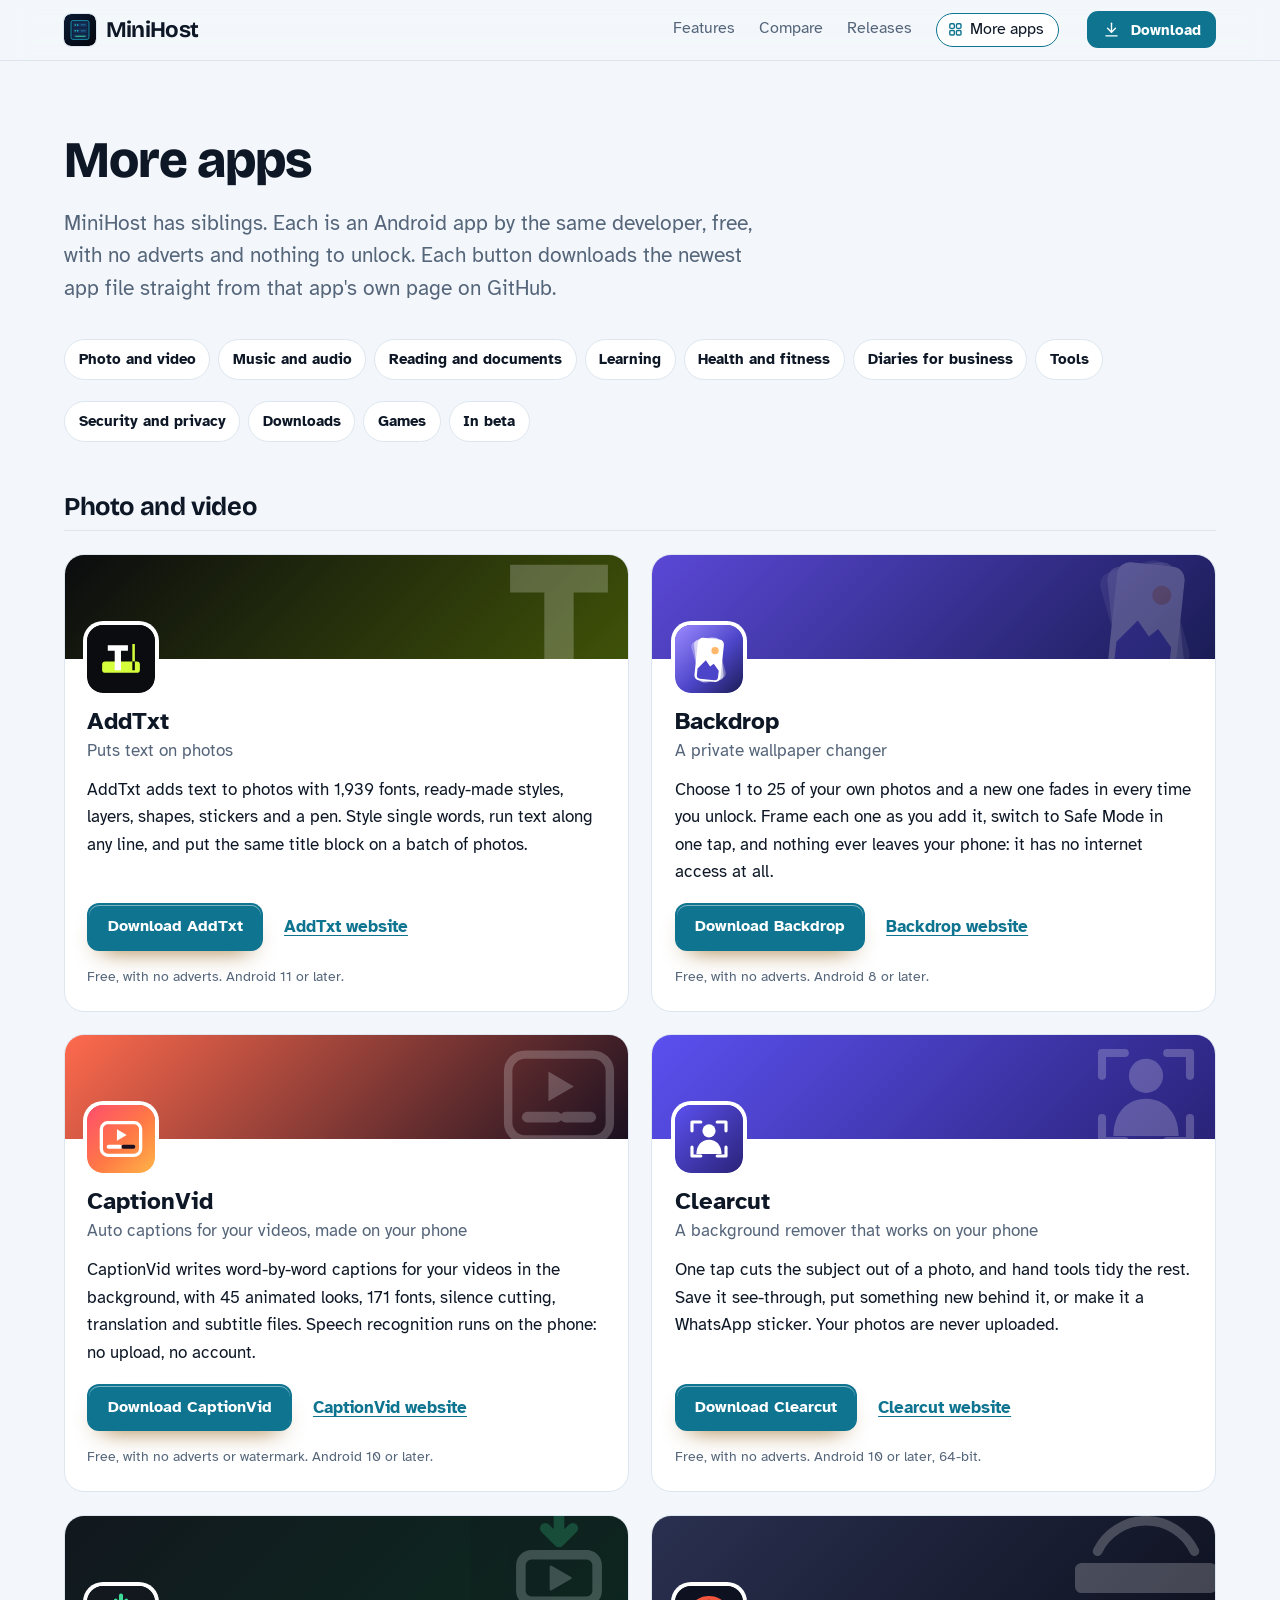
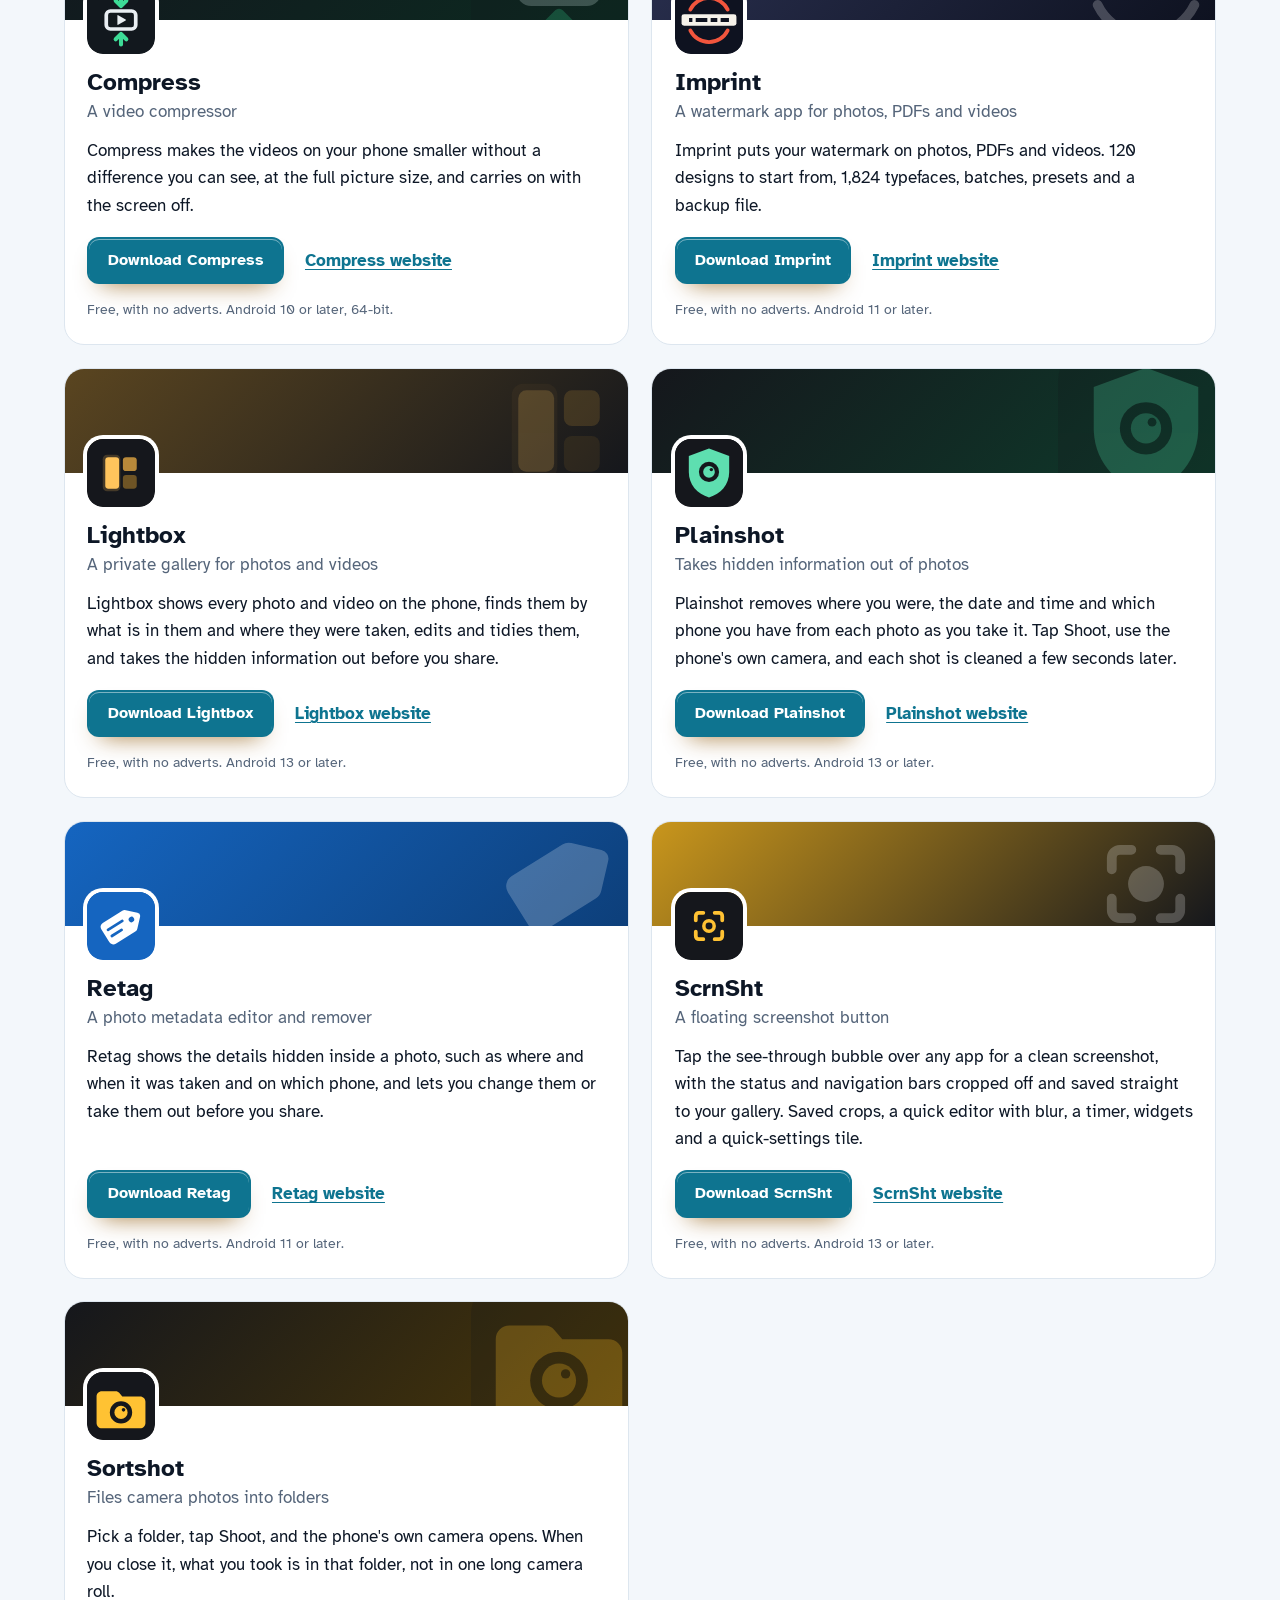
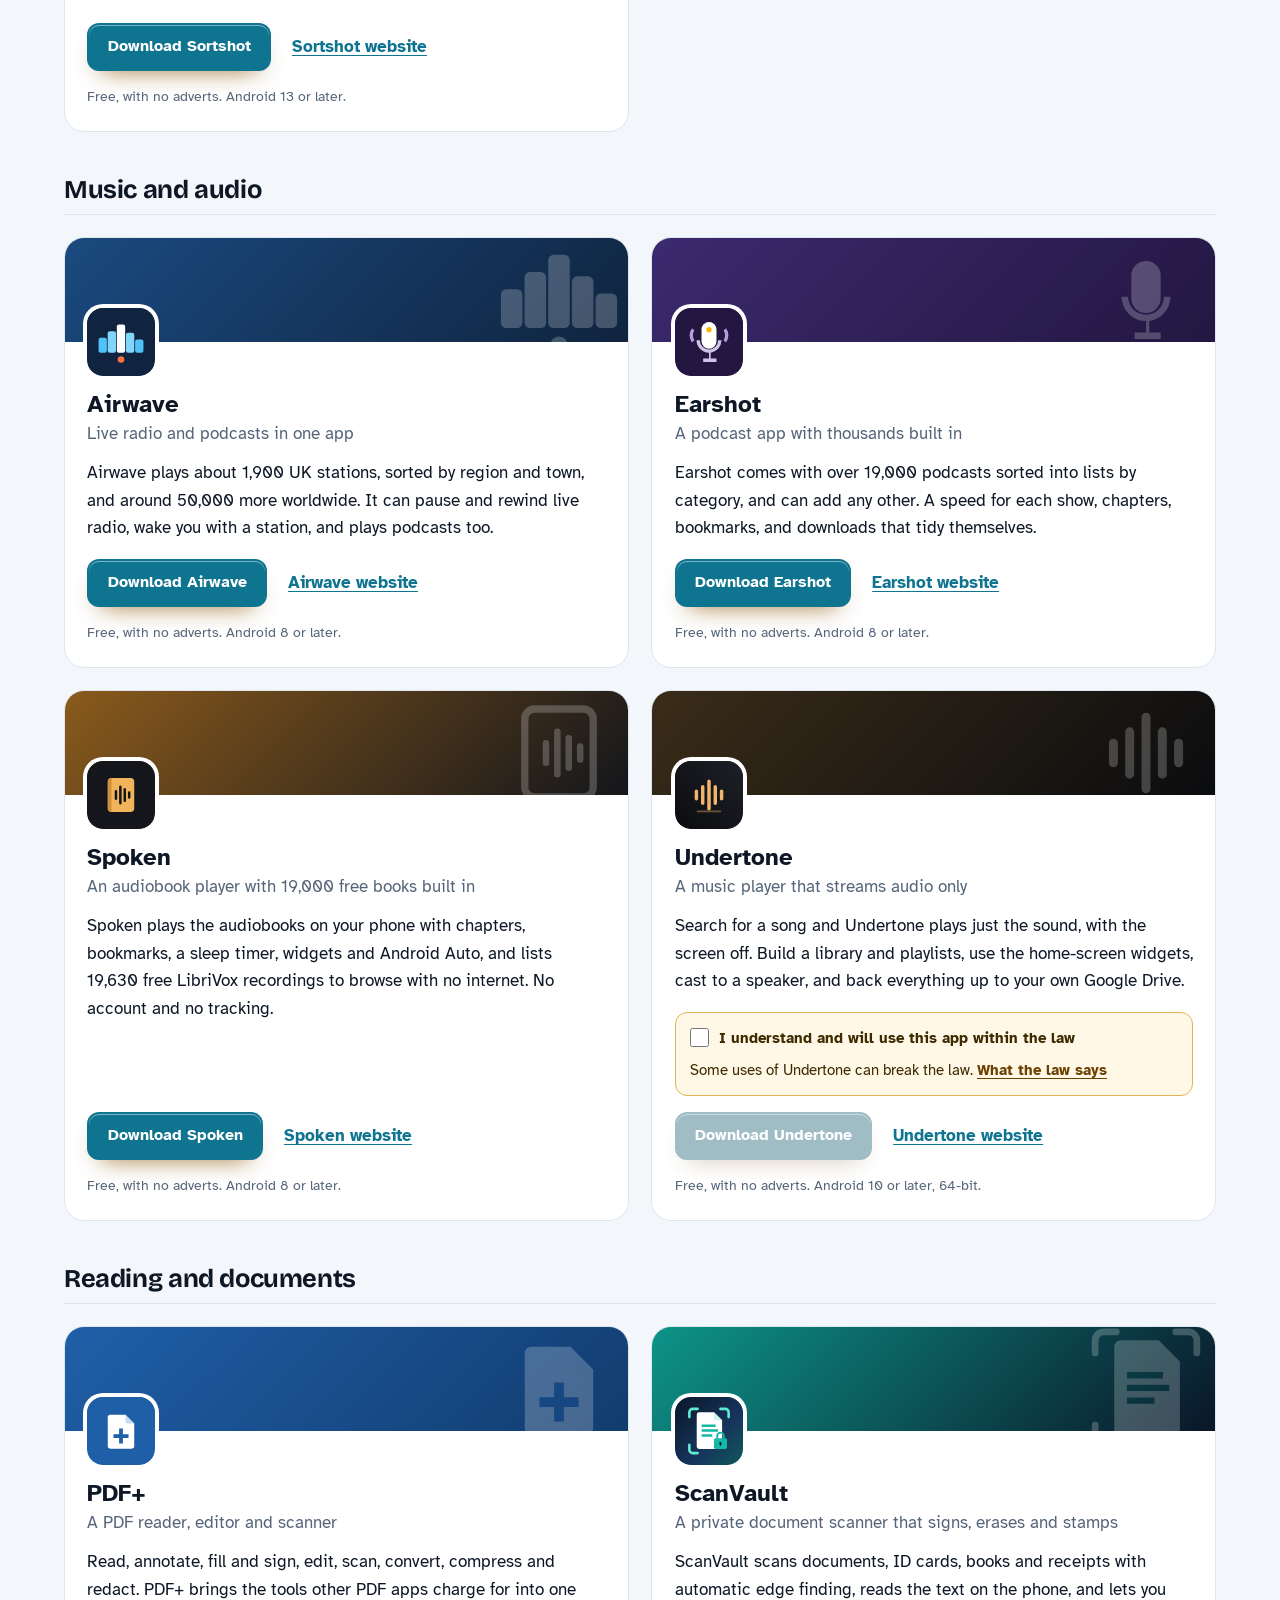
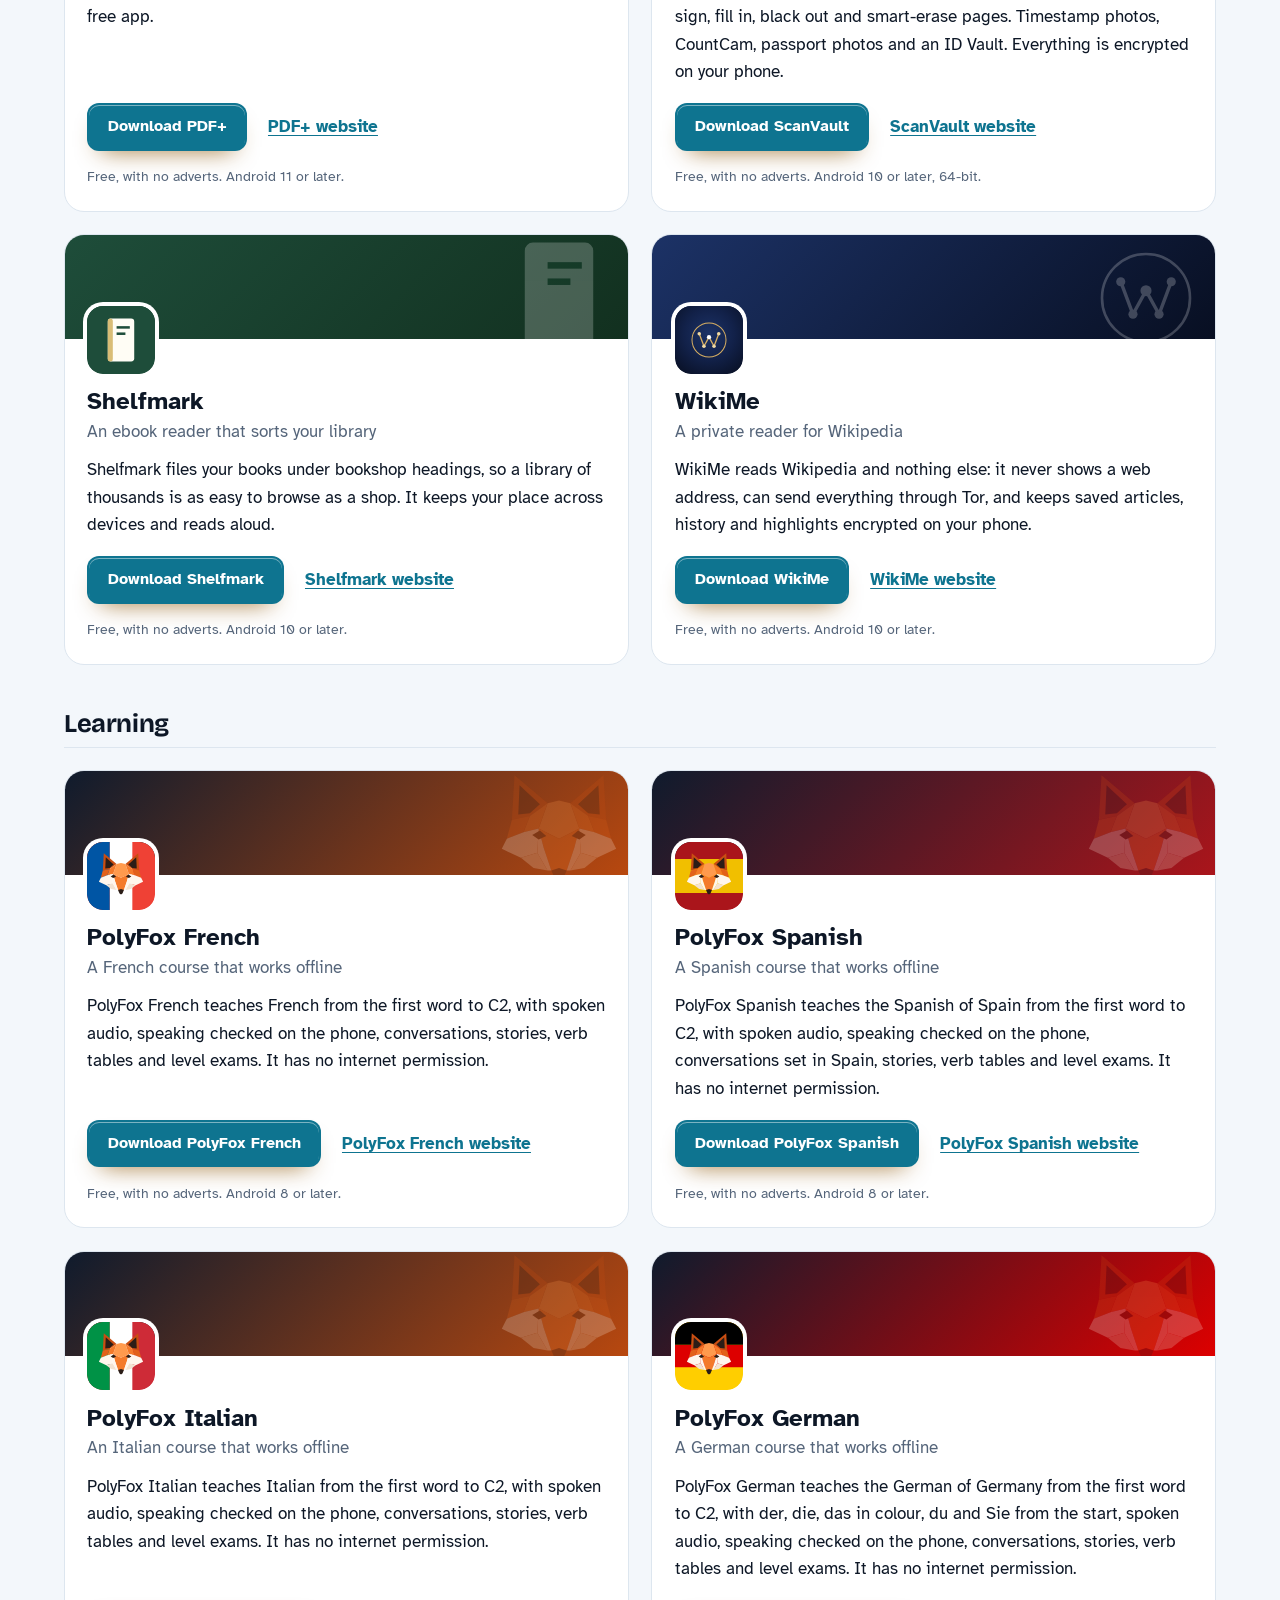
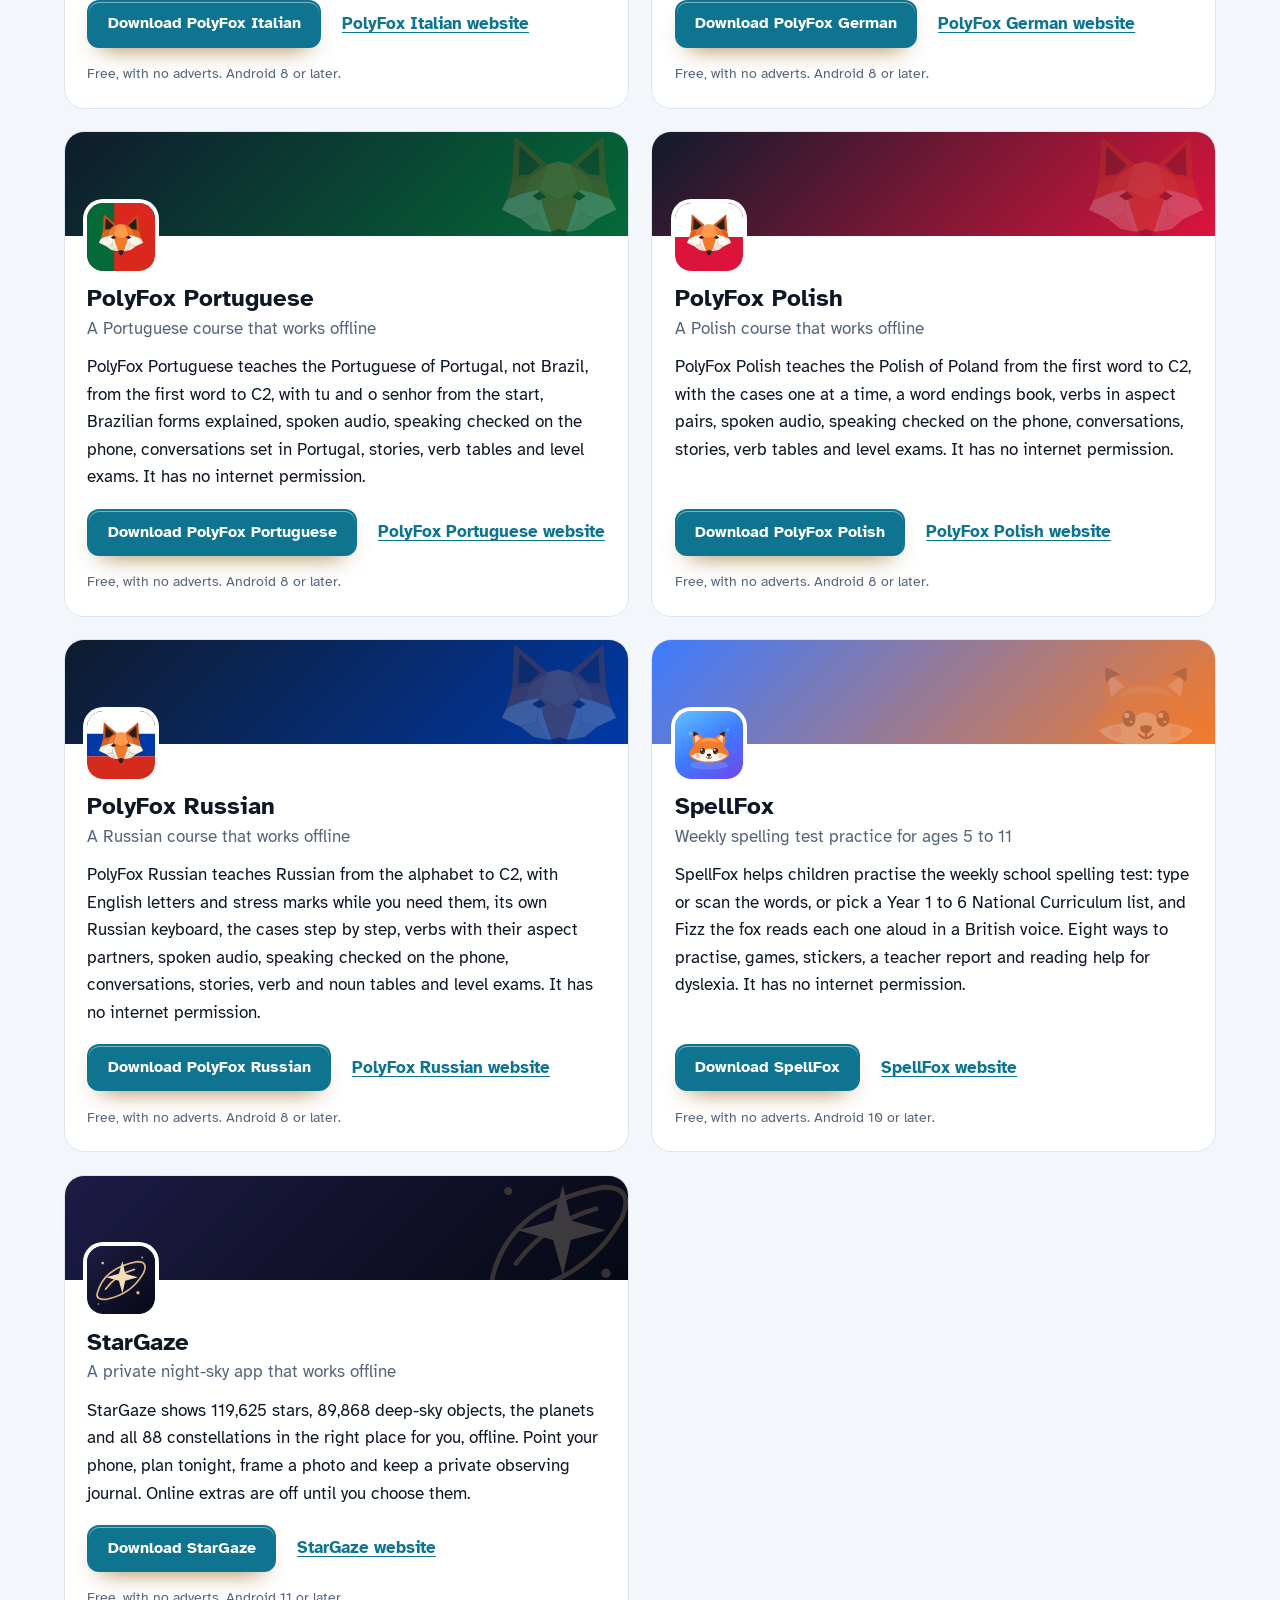
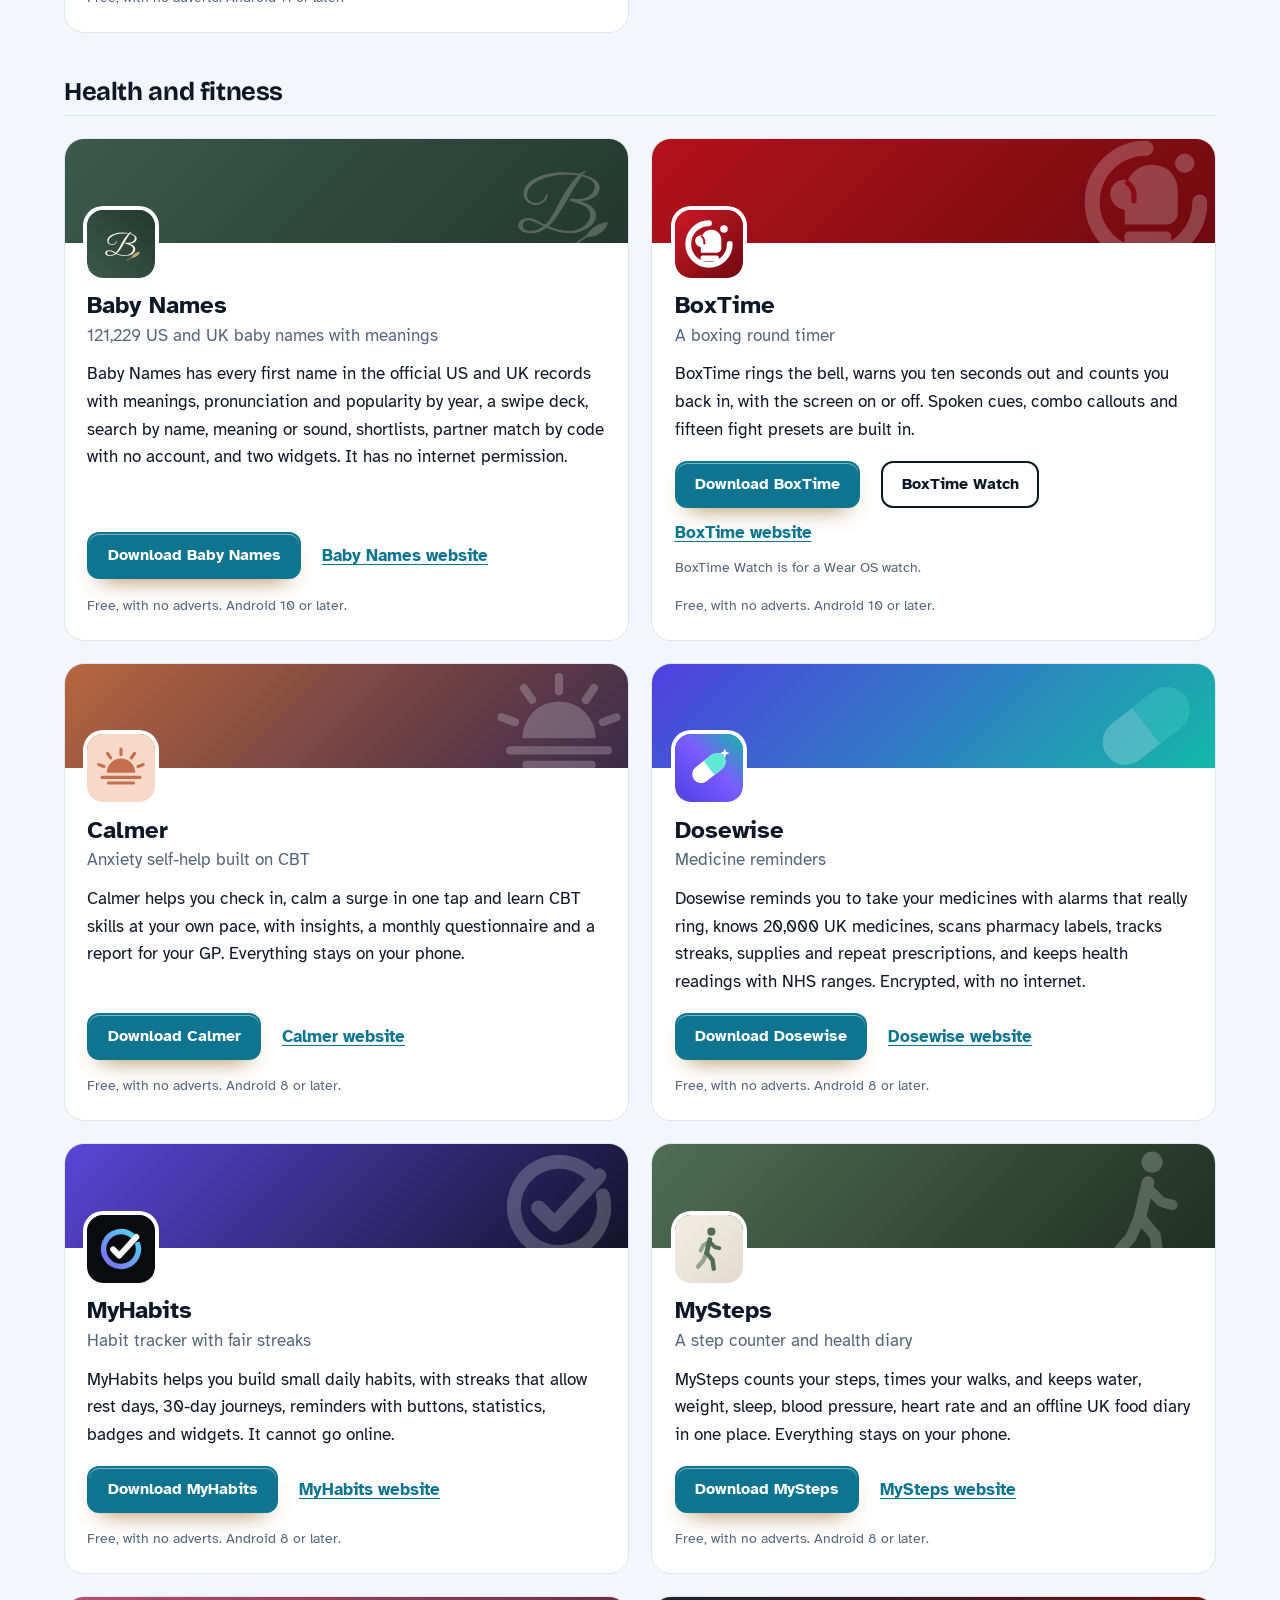
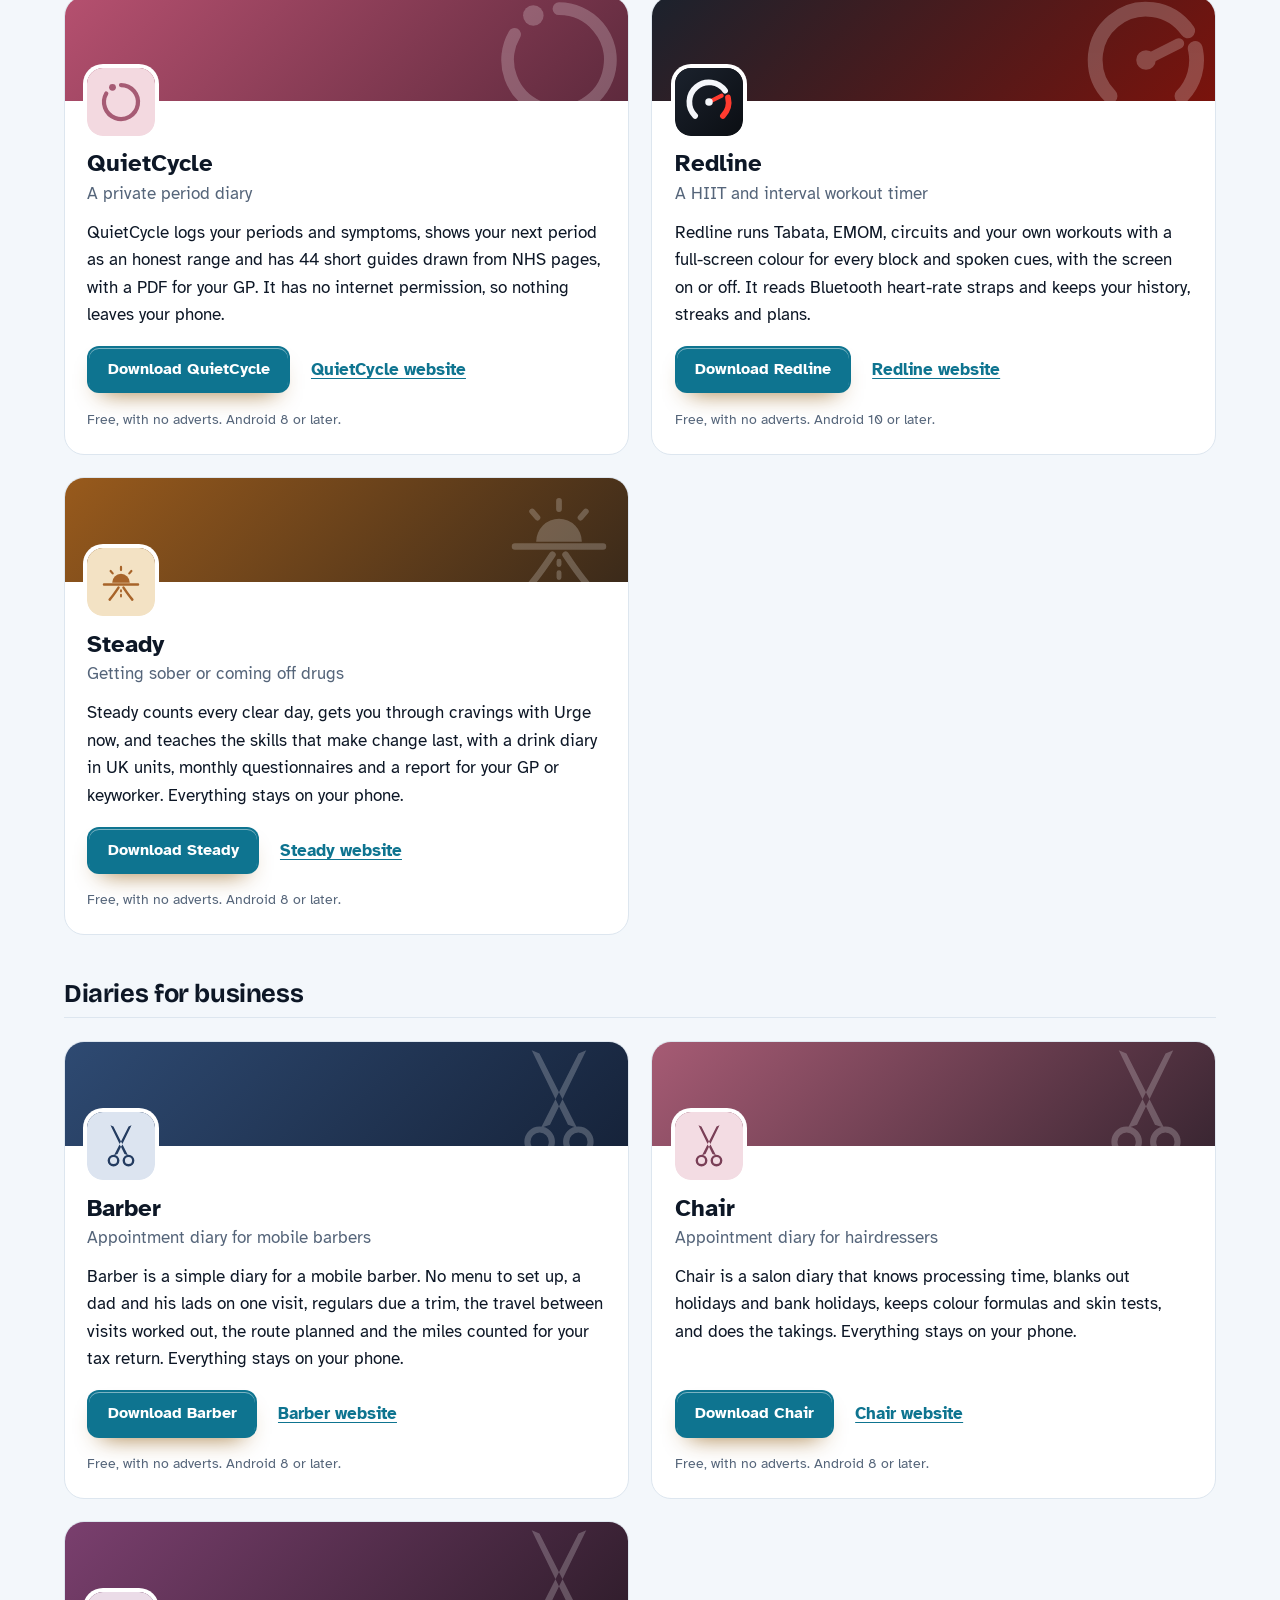
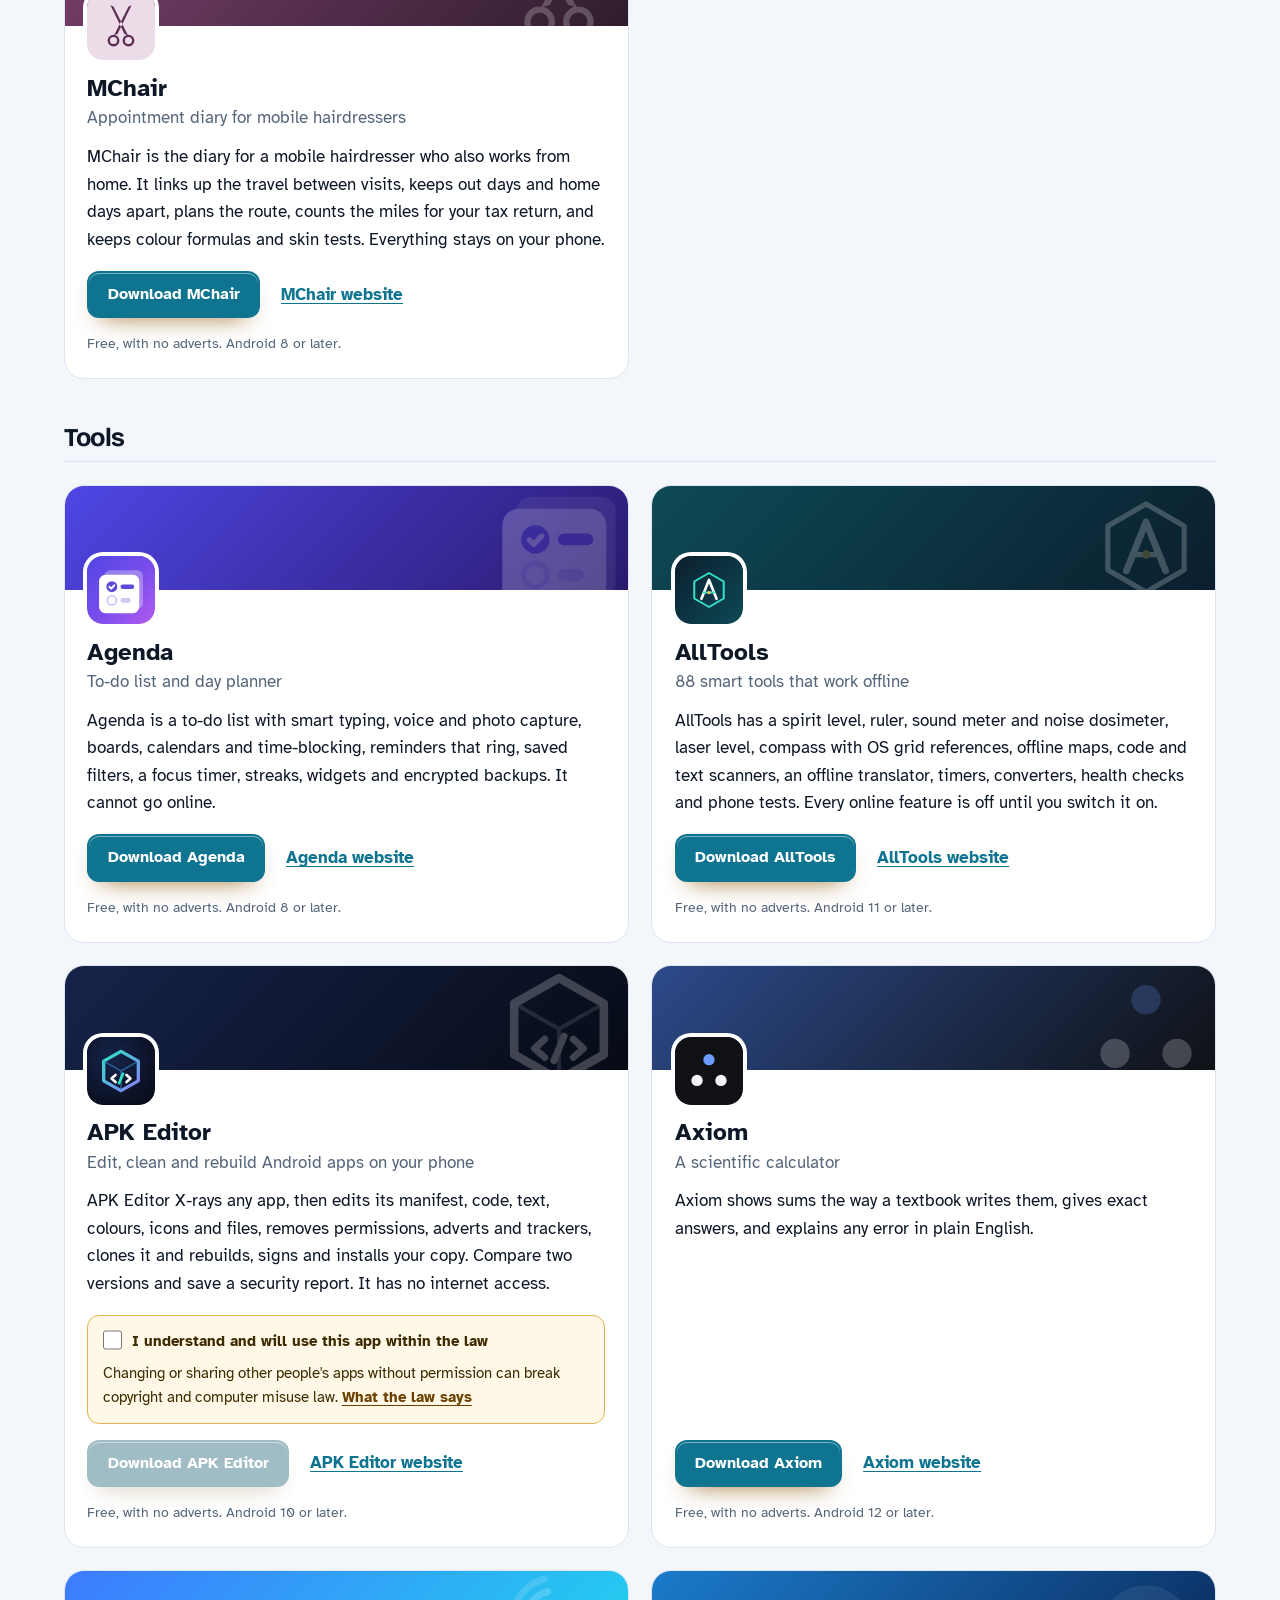
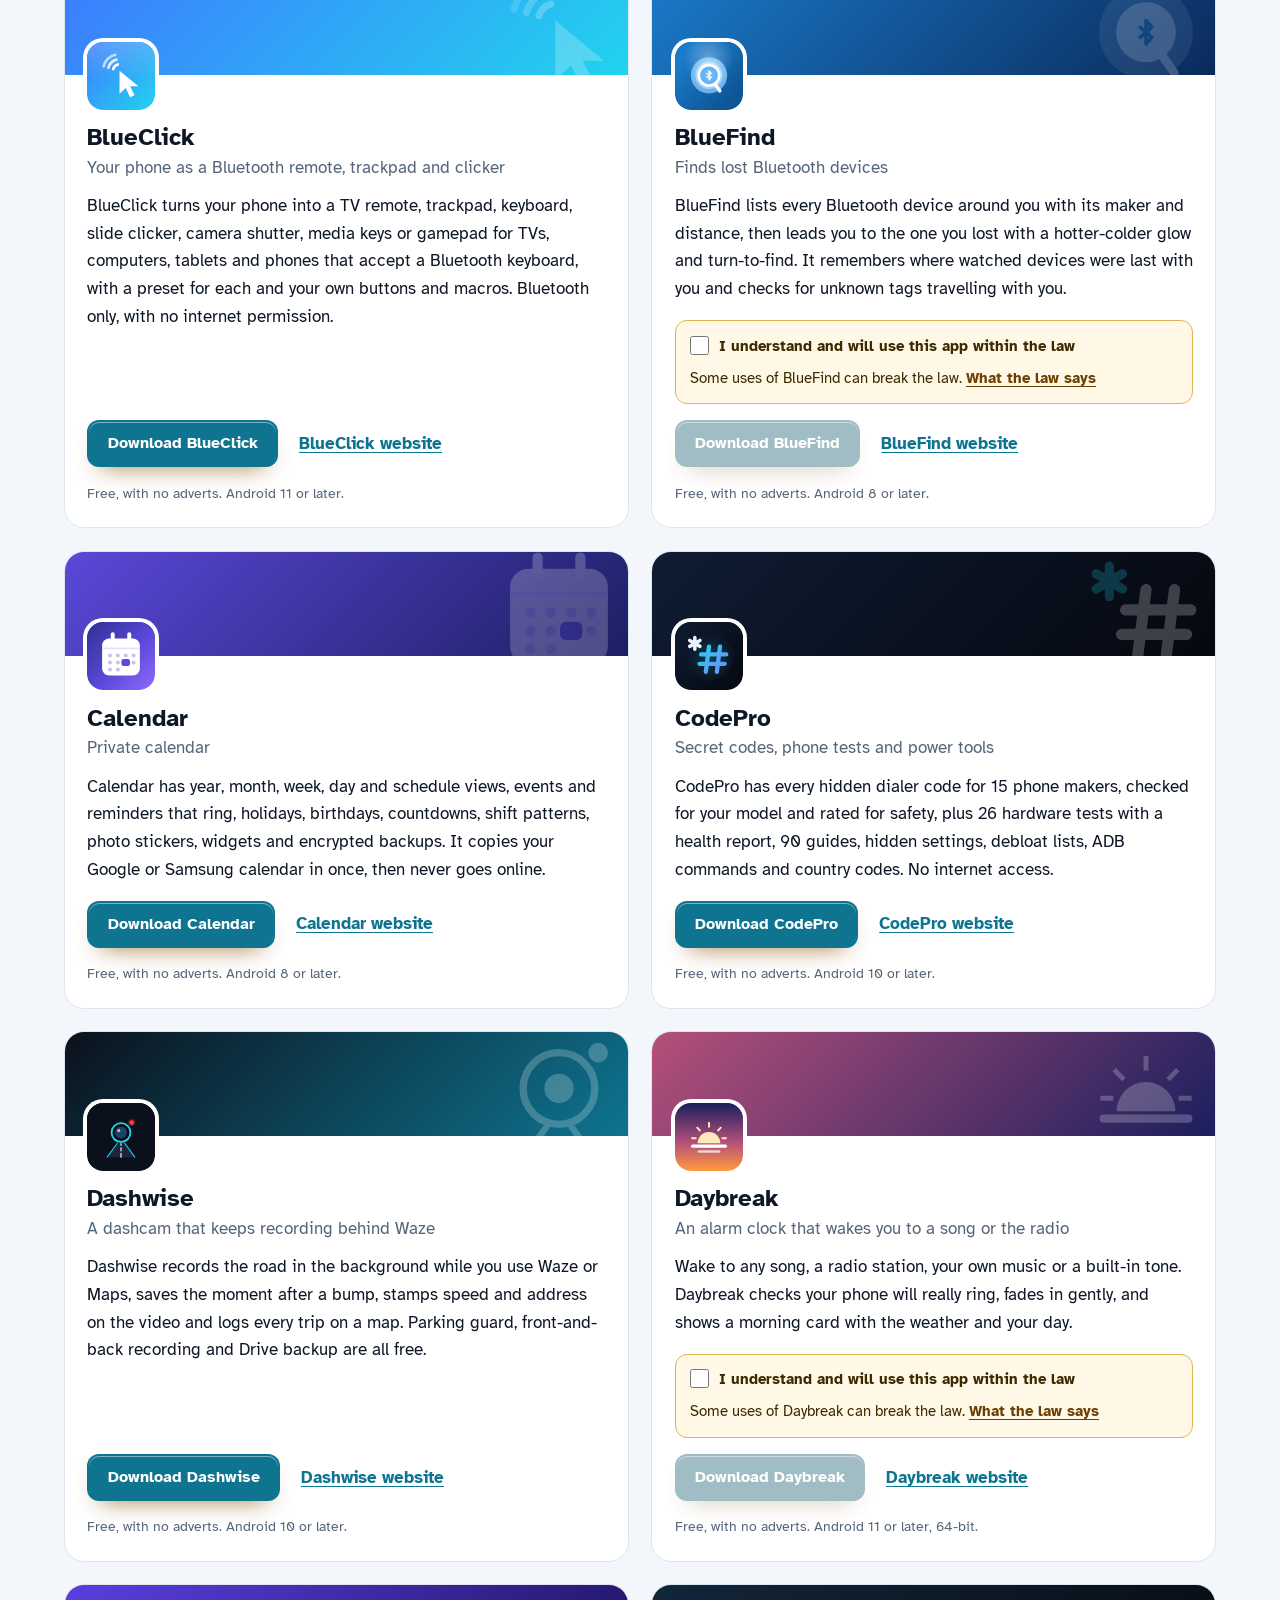
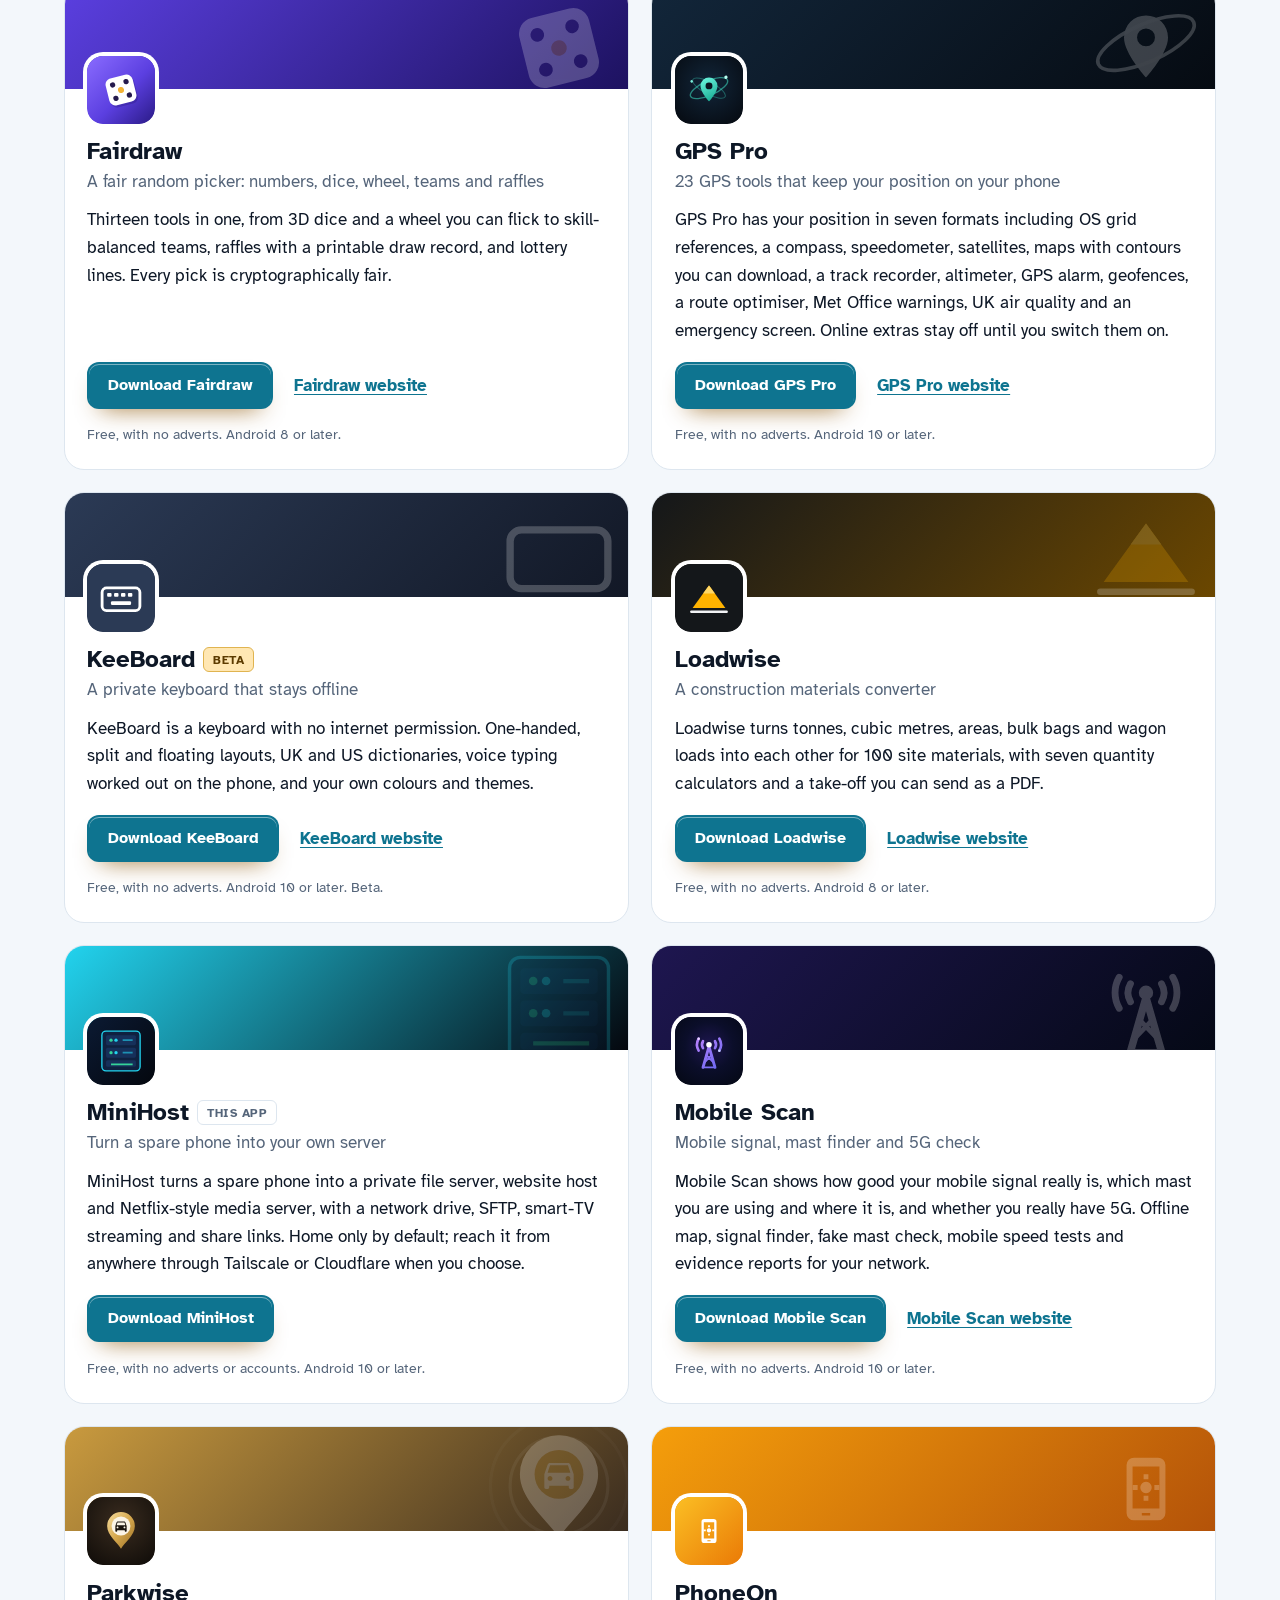
==== commit 343e9c2e: "More apps: add SpellFox" ====
--- a/more-apps.html
+++ b/more-apps.html
@@ -4,7 +4,7 @@
 <meta charset="utf-8">
 <meta name="viewport" content="width=device-width, initial-scale=1">
 <title>More free Android apps from the maker of MiniHost</title>
-<meta name="description" content="All 100 free Android apps from the maker of MiniHost, in one list by category, each with its download and a link to its website.">
+<meta name="description" content="All 101 free Android apps from the maker of MiniHost, in one list by category, each with its download and a link to its website.">
 <meta name="author" content="Jonathan Jackson">
 <link rel="canonical" href="https://customgpter.github.io/minihost/more-apps.html">
 <meta name="theme-color" content="#f3f7fb" media="(prefers-color-scheme: light)">
@@ -12,7 +12,7 @@
 <meta property="og:type" content="website">
 <meta property="og:site_name" content="MiniHost">
 <meta property="og:title" content="More free Android apps from the maker of MiniHost">
-<meta property="og:description" content="All 100 free Android apps from the maker of MiniHost, in one list by category, each with its download and a link to its website.">
+<meta property="og:description" content="All 101 free Android apps from the maker of MiniHost, in one list by category, each with its download and a link to its website.">
 <meta property="og:url" content="https://customgpter.github.io/minihost/more-apps.html">
 <meta property="og:image" content="https://customgpter.github.io/minihost/assets/og.png">
 <meta property="og:image:width" content="1200">
@@ -26,7 +26,7 @@
 <link rel="preload" href="./assets/fonts/atkinson-hyperlegible-latin-400-normal.woff2" as="font" type="font/woff2" crossorigin>
 <link rel="stylesheet" href="./assets/site.css?v=1">
 <link rel="stylesheet" href="./assets/house.css?v=1">
-<script type="application/ld+json">{"@context":"https://schema.org","@type":"ItemList","name":"Apps from the maker of MiniHost","url":"https://customgpter.github.io/minihost/more-apps.html","itemListElement":[{"@type":"ListItem","position":1,"name":"AddTxt","url":"https://customgpter.github.io/addtxt/"},{"@type":"ListItem","position":2,"name":"Backdrop","url":"https://customgpter.github.io/backdrop/"},{"@type":"ListItem","position":3,"name":"CaptionVid","url":"https://customgpter.github.io/captionvid/"},{"@type":"ListItem","position":4,"name":"Clearcut","url":"https://customgpter.github.io/clearcut/"},{"@type":"ListItem","position":5,"name":"Compress","url":"https://customgpter.github.io/compress/"},{"@type":"ListItem","position":6,"name":"Imprint","url":"https://customgpter.github.io/imprint/"},{"@type":"ListItem","position":7,"name":"Lightbox","url":"https://customgpter.github.io/lightbox/"},{"@type":"ListItem","position":8,"name":"Plainshot","url":"https://customgpter.github.io/plainshot/"},{"@type":"ListItem","position":9,"name":"Retag","url":"https://customgpter.github.io/retag/"},{"@type":"ListItem","position":10,"name":"ScrnSht","url":"https://customgpter.github.io/scrnsht/"},{"@type":"ListItem","position":11,"name":"Sortshot","url":"https://customgpter.github.io/sortshot/"},{"@type":"ListItem","position":12,"name":"Airwave","url":"https://customgpter.github.io/airwave/"},{"@type":"ListItem","position":13,"name":"Earshot","url":"https://customgpter.github.io/earshot/"},{"@type":"ListItem","position":14,"name":"Spoken","url":"https://customgpter.github.io/spoken/"},{"@type":"ListItem","position":15,"name":"Undertone","url":"https://customgpter.github.io/undertone/"},{"@type":"ListItem","position":16,"name":"PDF+","url":"https://customgpter.github.io/pdfplus/"},{"@type":"ListItem","position":17,"name":"ScanVault","url":"https://customgpter.github.io/scanvault/"},{"@type":"ListItem","position":18,"name":"Shelfmark","url":"https://customgpter.github.io/shelfmark/"},{"@type":"ListItem","position":19,"name":"WikiMe","url":"https://customgpter.github.io/wikime/"},{"@type":"ListItem","position":20,"name":"PolyFox French","url":"https://customgpter.github.io/polyfox/"},{"@type":"ListItem","position":21,"name":"PolyFox Spanish","url":"https://customgpter.github.io/polyfox-spanish/"},{"@type":"ListItem","position":22,"name":"PolyFox Italian","url":"https://customgpter.github.io/polyfox-italian/"},{"@type":"ListItem","position":23,"name":"PolyFox German","url":"https://customgpter.github.io/polyfox-german/"},{"@type":"ListItem","position":24,"name":"PolyFox Portuguese","url":"https://customgpter.github.io/polyfox-portuguese/"},{"@type":"ListItem","position":25,"name":"PolyFox Polish","url":"https://customgpter.github.io/polyfox-polish/"},{"@type":"ListItem","position":26,"name":"PolyFox Russian","url":"https://customgpter.github.io/polyfox-russian/"},{"@type":"ListItem","position":27,"name":"StarGaze","url":"https://customgpter.github.io/stargaze/"},{"@type":"ListItem","position":28,"name":"Baby Names","url":"https://customgpter.github.io/babynames/"},{"@type":"ListItem","position":29,"name":"BoxTime","url":"https://customgpter.github.io/boxtime/"},{"@type":"ListItem","position":30,"name":"Calmer","url":"https://customgpter.github.io/calmer/"},{"@type":"ListItem","position":31,"name":"Dosewise","url":"https://customgpter.github.io/dosewise/"},{"@type":"ListItem","position":32,"name":"MyHabits","url":"https://customgpter.github.io/myhabits/"},{"@type":"ListItem","position":33,"name":"MySteps","url":"https://customgpter.github.io/mysteps/"},{"@type":"ListItem","position":34,"name":"QuietCycle","url":"https://customgpter.github.io/quietcycle/"},{"@type":"ListItem","position":35,"name":"Redline","url":"https://customgpter.github.io/redline/"},{"@type":"ListItem","position":36,"name":"Steady","url":"https://customgpter.github.io/steady/"},{"@type":"ListItem","position":37,"name":"Barber","url":"https://customgpter.github.io/barber/"},{"@type":"ListItem","position":38,"name":"Chair","url":"https://customgpter.github.io/chair/"},{"@type":"ListItem","position":39,"name":"MChair","url":"https://customgpter.github.io/mchair/"},{"@type":"ListItem","position":40,"name":"Agenda","url":"https://customgpter.github.io/agenda/"},{"@type":"ListItem","position":41,"name":"AllTools","url":"https://customgpter.github.io/alltools/"},{"@type":"ListItem","position":42,"name":"APK Editor","url":"https://customgpter.github.io/apkeditor/"},{"@type":"ListItem","position":43,"name":"Axiom","url":"https://customgpter.github.io/axiom/"},{"@type":"ListItem","position":44,"name":"BlueClick","url":"https://customgpter.github.io/blueclick/"},{"@type":"ListItem","position":45,"name":"BlueFind","url":"https://customgpter.github.io/bluefind/"},{"@type":"ListItem","position":46,"name":"Calendar","url":"https://customgpter.github.io/calendar/"},{"@type":"ListItem","position":47,"name":"CodePro","url":"https://customgpter.github.io/codepro/"},{"@type":"ListItem","position":48,"name":"Dashwise","url":"https://customgpter.github.io/dashwise/"},{"@type":"ListItem","position":49,"name":"Daybreak","url":"https://customgpter.github.io/daybreak/"},{"@type":"ListItem","position":50,"name":"Fairdraw","url":"https://customgpter.github.io/fairdraw/"},{"@type":"ListItem","position":51,"name":"GPS Pro","url":"https://customgpter.github.io/gpspro/"},{"@type":"ListItem","position":52,"name":"KeeBoard","url":"https://customgpter.github.io/keeboard/"},{"@type":"ListItem","position":53,"name":"Loadwise","url":"https://customgpter.github.io/loadwise/"},{"@type":"ListItem","position":54,"name":"MiniHost","url":"https://customgpter.github.io/minihost/"},{"@type":"ListItem","position":55,"name":"Mobile Scan","url":"https://customgpter.github.io/mobilescan/"},{"@type":"ListItem","position":56,"name":"Parkwise","url":"https://customgpter.github.io/parkwise/"},{"@type":"ListItem","position":57,"name":"PhoneOn","url":"https://customgpter.github.io/phoneon/"},{"@type":"ListItem","position":58,"name":"Pocketmind","url":"https://customgpter.github.io/pocketmind/"},{"@type":"ListItem","position":59,"name":"Refine","url":"https://customgpter.github.io/refine/"},{"@type":"ListItem","position":60,"name":"Shiftwise","url":"https://customgpter.github.io/shiftwise/"},{"@type":"ListItem","position":61,"name":"SimpleCalc","url":"https://customgpter.github.io/simplecalc/"},{"@type":"ListItem","position":62,"name":"Skyline","url":"https://customgpter.github.io/skyline/"},{"@type":"ListItem","position":63,"name":"Slipway","url":"https://customgpter.github.io/slipway/"},{"@type":"ListItem","position":64,"name":"Tagger","url":"https://customgpter.github.io/tagger/"},{"@type":"ListItem","position":65,"name":"TotalClean","url":"https://customgpter.github.io/totalclean/"},{"@type":"ListItem","position":66,"name":"TVLink","url":"https://customgpter.github.io/tvlink/"},{"@type":"ListItem","position":67,"name":"Unbox","url":"https://customgpter.github.io/unbox/"},{"@type":"ListItem","position":68,"name":"WhatsKeep","url":"https://customgpter.github.io/whatskeep/"},{"@type":"ListItem","position":69,"name":"WiFi Scan","url":"https://customgpter.github.io/wifiscan/"},{"@type":"ListItem","position":70,"name":"Auditly","url":"https://customgpter.github.io/auditly/"},{"@type":"ListItem","position":71,"name":"Backchannel","url":"https://customgpter.github.io/backchannel/"},{"@type":"ListItem","position":72,"name":"ENotes","url":"https://customgpter.github.io/enotes/"},{"@type":"ListItem","position":73,"name":"FindMe","url":"https://customgpter.github.io/findme/"},{"@type":"ListItem","position":74,"name":"iLock","url":"https://customgpter.github.io/ilock/"},{"@type":"ListItem","position":75,"name":"ImSafe","url":"https://customgpter.github.io/imsafe/"},{"@type":"ListItem","position":76,"name":"IShred","url":"https://customgpter.github.io/ishred/"},{"@type":"ListItem","position":77,"name":"LockBox","url":"https://customgpter.github.io/lockbox/"},{"@type":"ListItem","position":78,"name":"PassVault","url":"https://customgpter.github.io/passvault/"},{"@type":"ListItem","position":79,"name":"SpyFind","url":"https://customgpter.github.io/spyfind/"},{"@type":"ListItem","position":80,"name":"TextWipe","url":"https://customgpter.github.io/textwipe/"},{"@type":"ListItem","position":81,"name":"Tracewire","url":"https://customgpter.github.io/tracewire/"},{"@type":"ListItem","position":82,"name":"Vigil","url":"https://customgpter.github.io/vigil/"},{"@type":"ListItem","position":83,"name":"Grab","url":"https://customgpter.github.io/grab/"},{"@type":"ListItem","position":84,"name":"Swarm","url":"https://customgpter.github.io/swarm/"},{"@type":"ListItem","position":85,"name":"Plane Games","url":"https://customgpter.github.io/plane-games/"},{"@type":"ListItem","position":86,"name":"Ninefold","url":"https://customgpter.github.io/ninefold/"},{"@type":"ListItem","position":87,"name":"Cubewise","url":"https://customgpter.github.io/cubewise/"},{"@type":"ListItem","position":88,"name":"Tilewise","url":"https://customgpter.github.io/tilewise/"},{"@type":"ListItem","position":89,"name":"Letterwise","url":"https://customgpter.github.io/letterwise/"},{"@type":"ListItem","position":90,"name":"Kingside","url":"https://customgpter.github.io/kingside/"},{"@type":"ListItem","position":91,"name":"Deckhand","url":"https://customgpter.github.io/deckhand/"},{"@type":"ListItem","position":92,"name":"SNESForge","url":"https://customgpter.github.io/snesforge/"},{"@type":"ListItem","position":93,"name":"Fame Boy","url":"https://customgpter.github.io/fameboy/"},{"@type":"ListItem","position":94,"name":"PSPPro","url":"https://customgpter.github.io/psppro/"},{"@type":"ListItem","position":95,"name":"MegaGen","url":"https://customgpter.github.io/megagen/"},{"@type":"ListItem","position":96,"name":"QVR","url":"https://customgpter.github.io/qvr/"},{"@type":"ListItem","position":97,"name":"QVR Watch","url":"https://customgpter.github.io/qvr-watch/"},{"@type":"ListItem","position":98,"name":"QVRLite","url":"https://customgpter.github.io/qvrlite/"},{"@type":"ListItem","position":99,"name":"Onionz","url":"https://customgpter.github.io/onionz/"},{"@type":"ListItem","position":100,"name":"OnionzWeb","url":"https://customgpter.github.io/onionzweb/"}]}</script>
+<script type="application/ld+json">{"@context":"https://schema.org","@type":"ItemList","name":"Apps from the maker of MiniHost","url":"https://customgpter.github.io/minihost/more-apps.html","itemListElement":[{"@type":"ListItem","position":1,"name":"AddTxt","url":"https://customgpter.github.io/addtxt/"},{"@type":"ListItem","position":2,"name":"Backdrop","url":"https://customgpter.github.io/backdrop/"},{"@type":"ListItem","position":3,"name":"CaptionVid","url":"https://customgpter.github.io/captionvid/"},{"@type":"ListItem","position":4,"name":"Clearcut","url":"https://customgpter.github.io/clearcut/"},{"@type":"ListItem","position":5,"name":"Compress","url":"https://customgpter.github.io/compress/"},{"@type":"ListItem","position":6,"name":"Imprint","url":"https://customgpter.github.io/imprint/"},{"@type":"ListItem","position":7,"name":"Lightbox","url":"https://customgpter.github.io/lightbox/"},{"@type":"ListItem","position":8,"name":"Plainshot","url":"https://customgpter.github.io/plainshot/"},{"@type":"ListItem","position":9,"name":"Retag","url":"https://customgpter.github.io/retag/"},{"@type":"ListItem","position":10,"name":"ScrnSht","url":"https://customgpter.github.io/scrnsht/"},{"@type":"ListItem","position":11,"name":"Sortshot","url":"https://customgpter.github.io/sortshot/"},{"@type":"ListItem","position":12,"name":"Airwave","url":"https://customgpter.github.io/airwave/"},{"@type":"ListItem","position":13,"name":"Earshot","url":"https://customgpter.github.io/earshot/"},{"@type":"ListItem","position":14,"name":"Spoken","url":"https://customgpter.github.io/spoken/"},{"@type":"ListItem","position":15,"name":"Undertone","url":"https://customgpter.github.io/undertone/"},{"@type":"ListItem","position":16,"name":"PDF+","url":"https://customgpter.github.io/pdfplus/"},{"@type":"ListItem","position":17,"name":"ScanVault","url":"https://customgpter.github.io/scanvault/"},{"@type":"ListItem","position":18,"name":"Shelfmark","url":"https://customgpter.github.io/shelfmark/"},{"@type":"ListItem","position":19,"name":"WikiMe","url":"https://customgpter.github.io/wikime/"},{"@type":"ListItem","position":20,"name":"PolyFox French","url":"https://customgpter.github.io/polyfox/"},{"@type":"ListItem","position":21,"name":"PolyFox Spanish","url":"https://customgpter.github.io/polyfox-spanish/"},{"@type":"ListItem","position":22,"name":"PolyFox Italian","url":"https://customgpter.github.io/polyfox-italian/"},{"@type":"ListItem","position":23,"name":"PolyFox German","url":"https://customgpter.github.io/polyfox-german/"},{"@type":"ListItem","position":24,"name":"PolyFox Portuguese","url":"https://customgpter.github.io/polyfox-portuguese/"},{"@type":"ListItem","position":25,"name":"PolyFox Polish","url":"https://customgpter.github.io/polyfox-polish/"},{"@type":"ListItem","position":26,"name":"PolyFox Russian","url":"https://customgpter.github.io/polyfox-russian/"},{"@type":"ListItem","position":27,"name":"SpellFox","url":"https://customgpter.github.io/spellfox/"},{"@type":"ListItem","position":28,"name":"StarGaze","url":"https://customgpter.github.io/stargaze/"},{"@type":"ListItem","position":29,"name":"Baby Names","url":"https://customgpter.github.io/babynames/"},{"@type":"ListItem","position":30,"name":"BoxTime","url":"https://customgpter.github.io/boxtime/"},{"@type":"ListItem","position":31,"name":"Calmer","url":"https://customgpter.github.io/calmer/"},{"@type":"ListItem","position":32,"name":"Dosewise","url":"https://customgpter.github.io/dosewise/"},{"@type":"ListItem","position":33,"name":"MyHabits","url":"https://customgpter.github.io/myhabits/"},{"@type":"ListItem","position":34,"name":"MySteps","url":"https://customgpter.github.io/mysteps/"},{"@type":"ListItem","position":35,"name":"QuietCycle","url":"https://customgpter.github.io/quietcycle/"},{"@type":"ListItem","position":36,"name":"Redline","url":"https://customgpter.github.io/redline/"},{"@type":"ListItem","position":37,"name":"Steady","url":"https://customgpter.github.io/steady/"},{"@type":"ListItem","position":38,"name":"Barber","url":"https://customgpter.github.io/barber/"},{"@type":"ListItem","position":39,"name":"Chair","url":"https://customgpter.github.io/chair/"},{"@type":"ListItem","position":40,"name":"MChair","url":"https://customgpter.github.io/mchair/"},{"@type":"ListItem","position":41,"name":"Agenda","url":"https://customgpter.github.io/agenda/"},{"@type":"ListItem","position":42,"name":"AllTools","url":"https://customgpter.github.io/alltools/"},{"@type":"ListItem","position":43,"name":"APK Editor","url":"https://customgpter.github.io/apkeditor/"},{"@type":"ListItem","position":44,"name":"Axiom","url":"https://customgpter.github.io/axiom/"},{"@type":"ListItem","position":45,"name":"BlueClick","url":"https://customgpter.github.io/blueclick/"},{"@type":"ListItem","position":46,"name":"BlueFind","url":"https://customgpter.github.io/bluefind/"},{"@type":"ListItem","position":47,"name":"Calendar","url":"https://customgpter.github.io/calendar/"},{"@type":"ListItem","position":48,"name":"CodePro","url":"https://customgpter.github.io/codepro/"},{"@type":"ListItem","position":49,"name":"Dashwise","url":"https://customgpter.github.io/dashwise/"},{"@type":"ListItem","position":50,"name":"Daybreak","url":"https://customgpter.github.io/daybreak/"},{"@type":"ListItem","position":51,"name":"Fairdraw","url":"https://customgpter.github.io/fairdraw/"},{"@type":"ListItem","position":52,"name":"GPS Pro","url":"https://customgpter.github.io/gpspro/"},{"@type":"ListItem","position":53,"name":"KeeBoard","url":"https://customgpter.github.io/keeboard/"},{"@type":"ListItem","position":54,"name":"Loadwise","url":"https://customgpter.github.io/loadwise/"},{"@type":"ListItem","position":55,"name":"MiniHost","url":"https://customgpter.github.io/minihost/"},{"@type":"ListItem","position":56,"name":"Mobile Scan","url":"https://customgpter.github.io/mobilescan/"},{"@type":"ListItem","position":57,"name":"Parkwise","url":"https://customgpter.github.io/parkwise/"},{"@type":"ListItem","position":58,"name":"PhoneOn","url":"https://customgpter.github.io/phoneon/"},{"@type":"ListItem","position":59,"name":"Pocketmind","url":"https://customgpter.github.io/pocketmind/"},{"@type":"ListItem","position":60,"name":"Refine","url":"https://customgpter.github.io/refine/"},{"@type":"ListItem","position":61,"name":"Shiftwise","url":"https://customgpter.github.io/shiftwise/"},{"@type":"ListItem","position":62,"name":"SimpleCalc","url":"https://customgpter.github.io/simplecalc/"},{"@type":"ListItem","position":63,"name":"Skyline","url":"https://customgpter.github.io/skyline/"},{"@type":"ListItem","position":64,"name":"Slipway","url":"https://customgpter.github.io/slipway/"},{"@type":"ListItem","position":65,"name":"Tagger","url":"https://customgpter.github.io/tagger/"},{"@type":"ListItem","position":66,"name":"TotalClean","url":"https://customgpter.github.io/totalclean/"},{"@type":"ListItem","position":67,"name":"TVLink","url":"https://customgpter.github.io/tvlink/"},{"@type":"ListItem","position":68,"name":"Unbox","url":"https://customgpter.github.io/unbox/"},{"@type":"ListItem","position":69,"name":"WhatsKeep","url":"https://customgpter.github.io/whatskeep/"},{"@type":"ListItem","position":70,"name":"WiFi Scan","url":"https://customgpter.github.io/wifiscan/"},{"@type":"ListItem","position":71,"name":"Auditly","url":"https://customgpter.github.io/auditly/"},{"@type":"ListItem","position":72,"name":"Backchannel","url":"https://customgpter.github.io/backchannel/"},{"@type":"ListItem","position":73,"name":"ENotes","url":"https://customgpter.github.io/enotes/"},{"@type":"ListItem","position":74,"name":"FindMe","url":"https://customgpter.github.io/findme/"},{"@type":"ListItem","position":75,"name":"iLock","url":"https://customgpter.github.io/ilock/"},{"@type":"ListItem","position":76,"name":"ImSafe","url":"https://customgpter.github.io/imsafe/"},{"@type":"ListItem","position":77,"name":"IShred","url":"https://customgpter.github.io/ishred/"},{"@type":"ListItem","position":78,"name":"LockBox","url":"https://customgpter.github.io/lockbox/"},{"@type":"ListItem","position":79,"name":"PassVault","url":"https://customgpter.github.io/passvault/"},{"@type":"ListItem","position":80,"name":"SpyFind","url":"https://customgpter.github.io/spyfind/"},{"@type":"ListItem","position":81,"name":"TextWipe","url":"https://customgpter.github.io/textwipe/"},{"@type":"ListItem","position":82,"name":"Tracewire","url":"https://customgpter.github.io/tracewire/"},{"@type":"ListItem","position":83,"name":"Vigil","url":"https://customgpter.github.io/vigil/"},{"@type":"ListItem","position":84,"name":"Grab","url":"https://customgpter.github.io/grab/"},{"@type":"ListItem","position":85,"name":"Swarm","url":"https://customgpter.github.io/swarm/"},{"@type":"ListItem","position":86,"name":"Plane Games","url":"https://customgpter.github.io/plane-games/"},{"@type":"ListItem","position":87,"name":"Ninefold","url":"https://customgpter.github.io/ninefold/"},{"@type":"ListItem","position":88,"name":"Cubewise","url":"https://customgpter.github.io/cubewise/"},{"@type":"ListItem","position":89,"name":"Tilewise","url":"https://customgpter.github.io/tilewise/"},{"@type":"ListItem","position":90,"name":"Letterwise","url":"https://customgpter.github.io/letterwise/"},{"@type":"ListItem","position":91,"name":"Kingside","url":"https://customgpter.github.io/kingside/"},{"@type":"ListItem","position":92,"name":"Deckhand","url":"https://customgpter.github.io/deckhand/"},{"@type":"ListItem","position":93,"name":"SNESForge","url":"https://customgpter.github.io/snesforge/"},{"@type":"ListItem","position":94,"name":"Fame Boy","url":"https://customgpter.github.io/fameboy/"},{"@type":"ListItem","position":95,"name":"PSPPro","url":"https://customgpter.github.io/psppro/"},{"@type":"ListItem","position":96,"name":"MegaGen","url":"https://customgpter.github.io/megagen/"},{"@type":"ListItem","position":97,"name":"QVR","url":"https://customgpter.github.io/qvr/"},{"@type":"ListItem","position":98,"name":"QVR Watch","url":"https://customgpter.github.io/qvr-watch/"},{"@type":"ListItem","position":99,"name":"QVRLite","url":"https://customgpter.github.io/qvrlite/"},{"@type":"ListItem","position":100,"name":"Onionz","url":"https://customgpter.github.io/onionz/"},{"@type":"ListItem","position":101,"name":"OnionzWeb","url":"https://customgpter.github.io/onionzweb/"}]}</script>
 <link rel="stylesheet" href="./assets/apps-list.css?v=1">
 <script src="./assets/apps-list.js?v=1" defer></script>
 </head>
@@ -76,7 +76,7 @@
 <li class="mapp" style="--b:#0f1b2d;--b2:#dd0000"><div class="mapp-cover" aria-hidden="true"><svg viewBox="0 0 108 108"><polygon fill="#C94E12" points="26.7,17.9 47.0,35.1 36.1,42.9 25.1,45.2"/><polygon fill="#C94E12" points="82.9,45.2 71.9,42.9 61.0,35.1 81.3,17.9"/><polygon fill="#2B1D17" points="29.8,24.1 42.3,35.8 36.1,41.3 29.0,42.1"/><polygon fill="#2B1D17" points="79.0,42.1 71.9,41.3 65.7,35.8 78.2,24.1"/><polygon fill="#FF9A4D" points="54.0,33.5 47.0,35.1 41.5,50.7 54.0,56.9"/><polygon fill="#FF9A4D" points="54.0,56.9 66.5,50.7 61.0,35.1 54.0,33.5"/><polygon fill="#F47A2A" points="47.0,35.1 36.1,42.9 32.2,53.0 41.5,50.7"/><polygon fill="#F47A2A" points="66.5,50.7 75.8,53.0 71.9,42.9 61.0,35.1"/><polygon fill="#E2611A" points="36.1,42.9 25.1,45.2 22.0,56.9 32.2,53.0"/><polygon fill="#E2611A" points="75.8,53.0 86.0,56.9 82.9,45.2 71.9,42.9"/><polygon fill="#FFF6EC" points="32.2,53.0 22.0,56.9 18.9,63.1 30.6,68.6 40.7,65.5 41.5,50.7"/><polygon fill="#FFF6EC" points="66.5,50.7 67.3,65.5 77.4,68.6 89.1,63.1 86.0,56.9 75.8,53.0"/><polygon fill="#F3E3D2" points="30.6,68.6 40.7,65.5 47.0,76.4 38.4,74.8"/><polygon fill="#F3E3D2" points="69.6,74.8 61.0,76.4 67.3,65.5 77.4,68.6"/><polygon fill="#F47A2A" points="41.5,50.7 54.0,56.9 54.0,78.0 49.3,76.4 44.6,62.4"/><polygon fill="#F47A2A" points="63.4,62.4 58.7,76.4 54.0,78.0 54.0,56.9 66.5,50.7"/><polygon fill="#FFF6EC" points="41.5,50.7 44.6,62.4 49.3,76.4 47.0,76.4 40.7,65.5"/><polygon fill="#FFF6EC" points="67.3,65.5 61.0,76.4 58.7,76.4 63.4,62.4 66.5,50.7"/><polygon fill="#2B1D17" points="49.3,76.4 54.0,74.8 58.7,76.4 56.3,81.9 54.0,83.4 51.7,81.9"/><polygon fill="#2B1D17" points="37.6,54.6 42.3,51.8 46.2,55.3 41.5,57.3"/><polygon fill="#2B1D17" points="66.5,57.3 61.8,55.3 65.7,51.8 70.4,54.6"/></svg></div><div class="mapp-body"><svg class="mapp-icon" viewBox="0 0 108 108" aria-hidden="true"><rect width="108" height="108" rx="24" fill="#FFCE00"/><path fill="#DD0000" d="M0 36H108V72H0Z"/><path fill="#000000" d="M24 0H84A24 24 0 0 1 108 24V36H0V24A24 24 0 0 1 24 0Z"/><polygon fill="#C94E12" points="26.7,17.9 47.0,35.1 36.1,42.9 25.1,45.2"/><polygon fill="#C94E12" points="82.9,45.2 71.9,42.9 61.0,35.1 81.3,17.9"/><polygon fill="#2B1D17" points="29.8,24.1 42.3,35.8 36.1,41.3 29.0,42.1"/><polygon fill="#2B1D17" points="79.0,42.1 71.9,41.3 65.7,35.8 78.2,24.1"/><polygon fill="#FF9A4D" points="54.0,33.5 47.0,35.1 41.5,50.7 54.0,56.9"/><polygon fill="#FF9A4D" points="54.0,56.9 66.5,50.7 61.0,35.1 54.0,33.5"/><polygon fill="#F47A2A" points="47.0,35.1 36.1,42.9 32.2,53.0 41.5,50.7"/><polygon fill="#F47A2A" points="66.5,50.7 75.8,53.0 71.9,42.9 61.0,35.1"/><polygon fill="#E2611A" points="36.1,42.9 25.1,45.2 22.0,56.9 32.2,53.0"/><polygon fill="#E2611A" points="75.8,53.0 86.0,56.9 82.9,45.2 71.9,42.9"/><polygon fill="#FFF6EC" points="32.2,53.0 22.0,56.9 18.9,63.1 30.6,68.6 40.7,65.5 41.5,50.7"/><polygon fill="#FFF6EC" points="66.5,50.7 67.3,65.5 77.4,68.6 89.1,63.1 86.0,56.9 75.8,53.0"/><polygon fill="#F3E3D2" points="30.6,68.6 40.7,65.5 47.0,76.4 38.4,74.8"/><polygon fill="#F3E3D2" points="69.6,74.8 61.0,76.4 67.3,65.5 77.4,68.6"/><polygon fill="#F47A2A" points="41.5,50.7 54.0,56.9 54.0,78.0 49.3,76.4 44.6,62.4"/><polygon fill="#F47A2A" points="63.4,62.4 58.7,76.4 54.0,78.0 54.0,56.9 66.5,50.7"/><polygon fill="#FFF6EC" points="41.5,50.7 44.6,62.4 49.3,76.4 47.0,76.4 40.7,65.5"/><polygon fill="#FFF6EC" points="67.3,65.5 61.0,76.4 58.7,76.4 63.4,62.4 66.5,50.7"/><polygon fill="#2B1D17" points="49.3,76.4 54.0,74.8 58.7,76.4 56.3,81.9 54.0,83.4 51.7,81.9"/><polygon fill="#2B1D17" points="37.6,54.6 42.3,51.8 46.2,55.3 41.5,57.3"/><polygon fill="#2B1D17" points="66.5,57.3 61.8,55.3 65.7,51.8 70.4,54.6"/></svg><h3>PolyFox German</h3><p class="mapp-kind">A German course that works offline</p><p class="mapp-say">PolyFox German teaches the German of Germany from the first word to C2, with der, die, das in colour, du and Sie from the start, spoken audio, speaking checked on the phone, conversations, stories, verb tables and level exams. It has no internet permission.</p><p class="mapp-go"><a class="button" href="https://github.com/CustomGPTer/polyfox-german/releases/latest/download/PolyFoxGerman.apk">Download PolyFox German</a><a class="mapp-site" href="https://customgpter.github.io/polyfox-german/">PolyFox German website</a></p><p class="mapp-needs">Free, with no adverts. Android 8 or later.</p></div></li>
 <li class="mapp" style="--b:#0f1b2d;--b2:#046a38"><div class="mapp-cover" aria-hidden="true"><svg viewBox="0 0 108 108"><polygon fill="#C94E12" points="26.7,17.9 47.0,35.1 36.1,42.9 25.1,45.2"/><polygon fill="#C94E12" points="82.9,45.2 71.9,42.9 61.0,35.1 81.3,17.9"/><polygon fill="#2B1D17" points="29.8,24.1 42.3,35.8 36.1,41.3 29.0,42.1"/><polygon fill="#2B1D17" points="79.0,42.1 71.9,41.3 65.7,35.8 78.2,24.1"/><polygon fill="#FF9A4D" points="54.0,33.5 47.0,35.1 41.5,50.7 54.0,56.9"/><polygon fill="#FF9A4D" points="54.0,56.9 66.5,50.7 61.0,35.1 54.0,33.5"/><polygon fill="#F47A2A" points="47.0,35.1 36.1,42.9 32.2,53.0 41.5,50.7"/><polygon fill="#F47A2A" points="66.5,50.7 75.8,53.0 71.9,42.9 61.0,35.1"/><polygon fill="#E2611A" points="36.1,42.9 25.1,45.2 22.0,56.9 32.2,53.0"/><polygon fill="#E2611A" points="75.8,53.0 86.0,56.9 82.9,45.2 71.9,42.9"/><polygon fill="#FFF6EC" points="32.2,53.0 22.0,56.9 18.9,63.1 30.6,68.6 40.7,65.5 41.5,50.7"/><polygon fill="#FFF6EC" points="66.5,50.7 67.3,65.5 77.4,68.6 89.1,63.1 86.0,56.9 75.8,53.0"/><polygon fill="#F3E3D2" points="30.6,68.6 40.7,65.5 47.0,76.4 38.4,74.8"/><polygon fill="#F3E3D2" points="69.6,74.8 61.0,76.4 67.3,65.5 77.4,68.6"/><polygon fill="#F47A2A" points="41.5,50.7 54.0,56.9 54.0,78.0 49.3,76.4 44.6,62.4"/><polygon fill="#F47A2A" points="63.4,62.4 58.7,76.4 54.0,78.0 54.0,56.9 66.5,50.7"/><polygon fill="#FFF6EC" points="41.5,50.7 44.6,62.4 49.3,76.4 47.0,76.4 40.7,65.5"/><polygon fill="#FFF6EC" points="67.3,65.5 61.0,76.4 58.7,76.4 63.4,62.4 66.5,50.7"/><polygon fill="#2B1D17" points="49.3,76.4 54.0,74.8 58.7,76.4 56.3,81.9 54.0,83.4 51.7,81.9"/><polygon fill="#2B1D17" points="37.6,54.6 42.3,51.8 46.2,55.3 41.5,57.3"/><polygon fill="#2B1D17" points="66.5,57.3 61.8,55.3 65.7,51.8 70.4,54.6"/></svg></div><div class="mapp-body"><svg class="mapp-icon" viewBox="0 0 108 108" aria-hidden="true"><rect width="108" height="108" rx="24" fill="#DA291C"/><path fill="#046A38" d="M24 0H43.2V108H24A24 24 0 0 1 0 84V24A24 24 0 0 1 24 0Z"/><circle cx="43.2" cy="54" r="16" fill="none" stroke="#FFD100" stroke-width="3.2"/><polygon fill="#C94E12" points="26.7,17.9 47.0,35.1 36.1,42.9 25.1,45.2"/><polygon fill="#C94E12" points="82.9,45.2 71.9,42.9 61.0,35.1 81.3,17.9"/><polygon fill="#2B1D17" points="29.8,24.1 42.3,35.8 36.1,41.3 29.0,42.1"/><polygon fill="#2B1D17" points="79.0,42.1 71.9,41.3 65.7,35.8 78.2,24.1"/><polygon fill="#FF9A4D" points="54.0,33.5 47.0,35.1 41.5,50.7 54.0,56.9"/><polygon fill="#FF9A4D" points="54.0,56.9 66.5,50.7 61.0,35.1 54.0,33.5"/><polygon fill="#F47A2A" points="47.0,35.1 36.1,42.9 32.2,53.0 41.5,50.7"/><polygon fill="#F47A2A" points="66.5,50.7 75.8,53.0 71.9,42.9 61.0,35.1"/><polygon fill="#E2611A" points="36.1,42.9 25.1,45.2 22.0,56.9 32.2,53.0"/><polygon fill="#E2611A" points="75.8,53.0 86.0,56.9 82.9,45.2 71.9,42.9"/><polygon fill="#FFF6EC" points="32.2,53.0 22.0,56.9 18.9,63.1 30.6,68.6 40.7,65.5 41.5,50.7"/><polygon fill="#FFF6EC" points="66.5,50.7 67.3,65.5 77.4,68.6 89.1,63.1 86.0,56.9 75.8,53.0"/><polygon fill="#F3E3D2" points="30.6,68.6 40.7,65.5 47.0,76.4 38.4,74.8"/><polygon fill="#F3E3D2" points="69.6,74.8 61.0,76.4 67.3,65.5 77.4,68.6"/><polygon fill="#F47A2A" points="41.5,50.7 54.0,56.9 54.0,78.0 49.3,76.4 44.6,62.4"/><polygon fill="#F47A2A" points="63.4,62.4 58.7,76.4 54.0,78.0 54.0,56.9 66.5,50.7"/><polygon fill="#FFF6EC" points="41.5,50.7 44.6,62.4 49.3,76.4 47.0,76.4 40.7,65.5"/><polygon fill="#FFF6EC" points="67.3,65.5 61.0,76.4 58.7,76.4 63.4,62.4 66.5,50.7"/><polygon fill="#2B1D17" points="49.3,76.4 54.0,74.8 58.7,76.4 56.3,81.9 54.0,83.4 51.7,81.9"/><polygon fill="#2B1D17" points="37.6,54.6 42.3,51.8 46.2,55.3 41.5,57.3"/><polygon fill="#2B1D17" points="66.5,57.3 61.8,55.3 65.7,51.8 70.4,54.6"/></svg><h3>PolyFox Portuguese</h3><p class="mapp-kind">A Portuguese course that works offline</p><p class="mapp-say">PolyFox Portuguese teaches the Portuguese of Portugal, not Brazil, from the first word to C2, with tu and o senhor from the start, Brazilian forms explained, spoken audio, speaking checked on the phone, conversations set in Portugal, stories, verb tables and level exams. It has no internet permission.</p><p class="mapp-go"><a class="button" href="https://github.com/CustomGPTer/polyfox-portuguese/releases/latest/download/PolyFoxPortuguese.apk">Download PolyFox Portuguese</a><a class="mapp-site" href="https://customgpter.github.io/polyfox-portuguese/">PolyFox Portuguese website</a></p><p class="mapp-needs">Free, with no adverts. Android 8 or later.</p></div></li>
 <li class="mapp" style="--b:#0f1b2d;--b2:#dc143c"><div class="mapp-cover" aria-hidden="true"><svg viewBox="0 0 108 108"><polygon fill="#C94E12" points="26.7,17.9 47.0,35.1 36.1,42.9 25.1,45.2"/><polygon fill="#C94E12" points="82.9,45.2 71.9,42.9 61.0,35.1 81.3,17.9"/><polygon fill="#2B1D17" points="29.8,24.1 42.3,35.8 36.1,41.3 29.0,42.1"/><polygon fill="#2B1D17" points="79.0,42.1 71.9,41.3 65.7,35.8 78.2,24.1"/><polygon fill="#FF9A4D" points="54.0,33.5 47.0,35.1 41.5,50.7 54.0,56.9"/><polygon fill="#FF9A4D" points="54.0,56.9 66.5,50.7 61.0,35.1 54.0,33.5"/><polygon fill="#F47A2A" points="47.0,35.1 36.1,42.9 32.2,53.0 41.5,50.7"/><polygon fill="#F47A2A" points="66.5,50.7 75.8,53.0 71.9,42.9 61.0,35.1"/><polygon fill="#E2611A" points="36.1,42.9 25.1,45.2 22.0,56.9 32.2,53.0"/><polygon fill="#E2611A" points="75.8,53.0 86.0,56.9 82.9,45.2 71.9,42.9"/><polygon fill="#FFF6EC" points="32.2,53.0 22.0,56.9 18.9,63.1 30.6,68.6 40.7,65.5 41.5,50.7"/><polygon fill="#FFF6EC" points="66.5,50.7 67.3,65.5 77.4,68.6 89.1,63.1 86.0,56.9 75.8,53.0"/><polygon fill="#F3E3D2" points="30.6,68.6 40.7,65.5 47.0,76.4 38.4,74.8"/><polygon fill="#F3E3D2" points="69.6,74.8 61.0,76.4 67.3,65.5 77.4,68.6"/><polygon fill="#F47A2A" points="41.5,50.7 54.0,56.9 54.0,78.0 49.3,76.4 44.6,62.4"/><polygon fill="#F47A2A" points="63.4,62.4 58.7,76.4 54.0,78.0 54.0,56.9 66.5,50.7"/><polygon fill="#FFF6EC" points="41.5,50.7 44.6,62.4 49.3,76.4 47.0,76.4 40.7,65.5"/><polygon fill="#FFF6EC" points="67.3,65.5 61.0,76.4 58.7,76.4 63.4,62.4 66.5,50.7"/><polygon fill="#2B1D17" points="49.3,76.4 54.0,74.8 58.7,76.4 56.3,81.9 54.0,83.4 51.7,81.9"/><polygon fill="#2B1D17" points="37.6,54.6 42.3,51.8 46.2,55.3 41.5,57.3"/><polygon fill="#2B1D17" points="66.5,57.3 61.8,55.3 65.7,51.8 70.4,54.6"/></svg></div><div class="mapp-body"><svg class="mapp-icon" viewBox="0 0 108 108" aria-hidden="true"><rect width="108" height="108" rx="24" fill="#FFFFFF"/><path fill="#DC143C" d="M0 54H108V84A24 24 0 0 1 84 108H24A24 24 0 0 1 0 84Z"/><polygon fill="#C94E12" points="26.7,17.9 47.0,35.1 36.1,42.9 25.1,45.2"/><polygon fill="#C94E12" points="82.9,45.2 71.9,42.9 61.0,35.1 81.3,17.9"/><polygon fill="#2B1D17" points="29.8,24.1 42.3,35.8 36.1,41.3 29.0,42.1"/><polygon fill="#2B1D17" points="79.0,42.1 71.9,41.3 65.7,35.8 78.2,24.1"/><polygon fill="#FF9A4D" points="54.0,33.5 47.0,35.1 41.5,50.7 54.0,56.9"/><polygon fill="#FF9A4D" points="54.0,56.9 66.5,50.7 61.0,35.1 54.0,33.5"/><polygon fill="#F47A2A" points="47.0,35.1 36.1,42.9 32.2,53.0 41.5,50.7"/><polygon fill="#F47A2A" points="66.5,50.7 75.8,53.0 71.9,42.9 61.0,35.1"/><polygon fill="#E2611A" points="36.1,42.9 25.1,45.2 22.0,56.9 32.2,53.0"/><polygon fill="#E2611A" points="75.8,53.0 86.0,56.9 82.9,45.2 71.9,42.9"/><polygon fill="#FFF6EC" points="32.2,53.0 22.0,56.9 18.9,63.1 30.6,68.6 40.7,65.5 41.5,50.7"/><polygon fill="#FFF6EC" points="66.5,50.7 67.3,65.5 77.4,68.6 89.1,63.1 86.0,56.9 75.8,53.0"/><polygon fill="#F3E3D2" points="30.6,68.6 40.7,65.5 47.0,76.4 38.4,74.8"/><polygon fill="#F3E3D2" points="69.6,74.8 61.0,76.4 67.3,65.5 77.4,68.6"/><polygon fill="#F47A2A" points="41.5,50.7 54.0,56.9 54.0,78.0 49.3,76.4 44.6,62.4"/><polygon fill="#F47A2A" points="63.4,62.4 58.7,76.4 54.0,78.0 54.0,56.9 66.5,50.7"/><polygon fill="#FFF6EC" points="41.5,50.7 44.6,62.4 49.3,76.4 47.0,76.4 40.7,65.5"/><polygon fill="#FFF6EC" points="67.3,65.5 61.0,76.4 58.7,76.4 63.4,62.4 66.5,50.7"/><polygon fill="#2B1D17" points="49.3,76.4 54.0,74.8 58.7,76.4 56.3,81.9 54.0,83.4 51.7,81.9"/><polygon fill="#2B1D17" points="37.6,54.6 42.3,51.8 46.2,55.3 41.5,57.3"/><polygon fill="#2B1D17" points="66.5,57.3 61.8,55.3 65.7,51.8 70.4,54.6"/></svg><h3>PolyFox Polish</h3><p class="mapp-kind">A Polish course that works offline</p><p class="mapp-say">PolyFox Polish teaches the Polish of Poland from the first word to C2, with the cases one at a time, a word endings book, verbs in aspect pairs, spoken audio, speaking checked on the phone, conversations, stories, verb tables and level exams. It has no internet permission.</p><p class="mapp-go"><a class="button" href="https://github.com/CustomGPTer/polyfox-polish/releases/latest/download/PolyFoxPolish.apk">Download PolyFox Polish</a><a class="mapp-site" href="https://customgpter.github.io/polyfox-polish/">PolyFox Polish website</a></p><p class="mapp-needs">Free, with no adverts. Android 8 or later.</p></div></li>
-<li class="mapp" style="--b:#0f1b2d;--b2:#0039a6"><div class="mapp-cover" aria-hidden="true"><svg viewBox="0 0 108 108"><polygon fill="#C94E12" points="26.7,17.9 47.0,35.1 36.1,42.9 25.1,45.2"/><polygon fill="#C94E12" points="82.9,45.2 71.9,42.9 61.0,35.1 81.3,17.9"/><polygon fill="#2B1D17" points="29.8,24.1 42.3,35.8 36.1,41.3 29.0,42.1"/><polygon fill="#2B1D17" points="79.0,42.1 71.9,41.3 65.7,35.8 78.2,24.1"/><polygon fill="#FF9A4D" points="54.0,33.5 47.0,35.1 41.5,50.7 54.0,56.9"/><polygon fill="#FF9A4D" points="54.0,56.9 66.5,50.7 61.0,35.1 54.0,33.5"/><polygon fill="#F47A2A" points="47.0,35.1 36.1,42.9 32.2,53.0 41.5,50.7"/><polygon fill="#F47A2A" points="66.5,50.7 75.8,53.0 71.9,42.9 61.0,35.1"/><polygon fill="#E2611A" points="36.1,42.9 25.1,45.2 22.0,56.9 32.2,53.0"/><polygon fill="#E2611A" points="75.8,53.0 86.0,56.9 82.9,45.2 71.9,42.9"/><polygon fill="#FFF6EC" points="32.2,53.0 22.0,56.9 18.9,63.1 30.6,68.6 40.7,65.5 41.5,50.7"/><polygon fill="#FFF6EC" points="66.5,50.7 67.3,65.5 77.4,68.6 89.1,63.1 86.0,56.9 75.8,53.0"/><polygon fill="#F3E3D2" points="30.6,68.6 40.7,65.5 47.0,76.4 38.4,74.8"/><polygon fill="#F3E3D2" points="69.6,74.8 61.0,76.4 67.3,65.5 77.4,68.6"/><polygon fill="#F47A2A" points="41.5,50.7 54.0,56.9 54.0,78.0 49.3,76.4 44.6,62.4"/><polygon fill="#F47A2A" points="63.4,62.4 58.7,76.4 54.0,78.0 54.0,56.9 66.5,50.7"/><polygon fill="#FFF6EC" points="41.5,50.7 44.6,62.4 49.3,76.4 47.0,76.4 40.7,65.5"/><polygon fill="#FFF6EC" points="67.3,65.5 61.0,76.4 58.7,76.4 63.4,62.4 66.5,50.7"/><polygon fill="#2B1D17" points="49.3,76.4 54.0,74.8 58.7,76.4 56.3,81.9 54.0,83.4 51.7,81.9"/><polygon fill="#2B1D17" points="37.6,54.6 42.3,51.8 46.2,55.3 41.5,57.3"/><polygon fill="#2B1D17" points="66.5,57.3 61.8,55.3 65.7,51.8 70.4,54.6"/></svg></div><div class="mapp-body"><svg class="mapp-icon" viewBox="0 0 108 108" aria-hidden="true"><rect width="108" height="108" rx="24" fill="#FFFFFF"/><path fill="#0039A6" d="M0 36H108V72H0Z"/><path fill="#D52B1E" d="M0 72H108V84A24 24 0 0 1 84 108H24A24 24 0 0 1 0 84Z"/><polygon fill="#C94E12" points="26.7,17.9 47.0,35.1 36.1,42.9 25.1,45.2"/><polygon fill="#C94E12" points="82.9,45.2 71.9,42.9 61.0,35.1 81.3,17.9"/><polygon fill="#2B1D17" points="29.8,24.1 42.3,35.8 36.1,41.3 29.0,42.1"/><polygon fill="#2B1D17" points="79.0,42.1 71.9,41.3 65.7,35.8 78.2,24.1"/><polygon fill="#FF9A4D" points="54.0,33.5 47.0,35.1 41.5,50.7 54.0,56.9"/><polygon fill="#FF9A4D" points="54.0,56.9 66.5,50.7 61.0,35.1 54.0,33.5"/><polygon fill="#F47A2A" points="47.0,35.1 36.1,42.9 32.2,53.0 41.5,50.7"/><polygon fill="#F47A2A" points="66.5,50.7 75.8,53.0 71.9,42.9 61.0,35.1"/><polygon fill="#E2611A" points="36.1,42.9 25.1,45.2 22.0,56.9 32.2,53.0"/><polygon fill="#E2611A" points="75.8,53.0 86.0,56.9 82.9,45.2 71.9,42.9"/><polygon fill="#FFF6EC" points="32.2,53.0 22.0,56.9 18.9,63.1 30.6,68.6 40.7,65.5 41.5,50.7"/><polygon fill="#FFF6EC" points="66.5,50.7 67.3,65.5 77.4,68.6 89.1,63.1 86.0,56.9 75.8,53.0"/><polygon fill="#F3E3D2" points="30.6,68.6 40.7,65.5 47.0,76.4 38.4,74.8"/><polygon fill="#F3E3D2" points="69.6,74.8 61.0,76.4 67.3,65.5 77.4,68.6"/><polygon fill="#F47A2A" points="41.5,50.7 54.0,56.9 54.0,78.0 49.3,76.4 44.6,62.4"/><polygon fill="#F47A2A" points="63.4,62.4 58.7,76.4 54.0,78.0 54.0,56.9 66.5,50.7"/><polygon fill="#FFF6EC" points="41.5,50.7 44.6,62.4 49.3,76.4 47.0,76.4 40.7,65.5"/><polygon fill="#FFF6EC" points="67.3,65.5 61.0,76.4 58.7,76.4 63.4,62.4 66.5,50.7"/><polygon fill="#2B1D17" points="49.3,76.4 54.0,74.8 58.7,76.4 56.3,81.9 54.0,83.4 51.7,81.9"/><polygon fill="#2B1D17" points="37.6,54.6 42.3,51.8 46.2,55.3 41.5,57.3"/><polygon fill="#2B1D17" points="66.5,57.3 61.8,55.3 65.7,51.8 70.4,54.6"/></svg><h3>PolyFox Russian</h3><p class="mapp-kind">A Russian course that works offline</p><p class="mapp-say">PolyFox Russian teaches Russian from the alphabet to C2, with English letters and stress marks while you need them, its own Russian keyboard, the cases step by step, verbs with their aspect partners, spoken audio, speaking checked on the phone, conversations, stories, verb and noun tables and level exams. It has no internet permission.</p><p class="mapp-go"><a class="button" href="https://github.com/CustomGPTer/polyfox-russian/releases/latest/download/PolyFoxRussian.apk">Download PolyFox Russian</a><a class="mapp-site" href="https://customgpter.github.io/polyfox-russian/">PolyFox Russian website</a></p><p class="mapp-needs">Free, with no adverts. Android 8 or later.</p></div></li><li class="mapp" style="--b:#1d1b45;--b2:#060914"><div class="mapp-cover" aria-hidden="true"><svg viewBox="0 0 108 108"><g transform="translate(54 54) scale(1.2) translate(-54 -54)"><path d="M20 74Q29 37 77 28Q93 28 86 44Q69 74 35 81Q19 83 20 74M32 67Q48 46 73 39" stroke="#d8ba7f" stroke-width="2.4" fill="none" stroke-linecap="round"/><path d="m56 27 4 18 18 5-18 5-4 18-5-18-18-5 18-5Z" fill="#f2dfb6"/><circle cx="78" cy="72" r="2.4" fill="#d8ba7f"/><circle cx="28" cy="30" r="2" fill="#d8ba7f"/><circle cx="84" cy="22" r="1.2" fill="#a9c4f9"/><circle cx="22" cy="88" r="1" fill="#a9c4f9"/></g></svg></div><div class="mapp-body"><svg class="mapp-icon" viewBox="0 0 108 108" aria-hidden="true"><defs><linearGradient id="i-stargaze-sgbg" x1="0" y1="0" x2="1" y2="1"><stop offset="0" stop-color="#1d1b45"/><stop offset="1" stop-color="#060914"/></linearGradient></defs><rect width="108" height="108" rx="24" fill="url(#i-stargaze-sgbg)"/><g transform="translate(54 54) scale(1.12) translate(-54 -54)"><path d="M20 74Q29 37 77 28Q93 28 86 44Q69 74 35 81Q19 83 20 74M32 67Q48 46 73 39" stroke="#d8ba7f" stroke-width="2.4" fill="none" stroke-linecap="round"/><path d="m56 27 4 18 18 5-18 5-4 18-5-18-18-5 18-5Z" fill="#f2dfb6"/><circle cx="78" cy="72" r="2.4" fill="#d8ba7f"/><circle cx="28" cy="30" r="2" fill="#d8ba7f"/><circle cx="84" cy="22" r="1.2" fill="#a9c4f9"/><circle cx="22" cy="88" r="1" fill="#a9c4f9"/></g></svg><h3>StarGaze</h3><p class="mapp-kind">A private night-sky app that works offline</p><p class="mapp-say">StarGaze shows 119,625 stars, 89,868 deep-sky objects, the planets and all 88 constellations in the right place for you, offline. Point your phone, plan tonight, frame a photo and keep a private observing journal. Online extras are off until you choose them.</p><p class="mapp-go"><a class="button" href="https://github.com/CustomGPTer/stargaze/releases/latest/download/StarGaze.apk">Download StarGaze</a><a class="mapp-site" href="https://customgpter.github.io/stargaze/">StarGaze website</a></p><p class="mapp-needs">Free, with no adverts. Android 11 or later.</p></div></li></ul></div>
+<li class="mapp" style="--b:#0f1b2d;--b2:#0039a6"><div class="mapp-cover" aria-hidden="true"><svg viewBox="0 0 108 108"><polygon fill="#C94E12" points="26.7,17.9 47.0,35.1 36.1,42.9 25.1,45.2"/><polygon fill="#C94E12" points="82.9,45.2 71.9,42.9 61.0,35.1 81.3,17.9"/><polygon fill="#2B1D17" points="29.8,24.1 42.3,35.8 36.1,41.3 29.0,42.1"/><polygon fill="#2B1D17" points="79.0,42.1 71.9,41.3 65.7,35.8 78.2,24.1"/><polygon fill="#FF9A4D" points="54.0,33.5 47.0,35.1 41.5,50.7 54.0,56.9"/><polygon fill="#FF9A4D" points="54.0,56.9 66.5,50.7 61.0,35.1 54.0,33.5"/><polygon fill="#F47A2A" points="47.0,35.1 36.1,42.9 32.2,53.0 41.5,50.7"/><polygon fill="#F47A2A" points="66.5,50.7 75.8,53.0 71.9,42.9 61.0,35.1"/><polygon fill="#E2611A" points="36.1,42.9 25.1,45.2 22.0,56.9 32.2,53.0"/><polygon fill="#E2611A" points="75.8,53.0 86.0,56.9 82.9,45.2 71.9,42.9"/><polygon fill="#FFF6EC" points="32.2,53.0 22.0,56.9 18.9,63.1 30.6,68.6 40.7,65.5 41.5,50.7"/><polygon fill="#FFF6EC" points="66.5,50.7 67.3,65.5 77.4,68.6 89.1,63.1 86.0,56.9 75.8,53.0"/><polygon fill="#F3E3D2" points="30.6,68.6 40.7,65.5 47.0,76.4 38.4,74.8"/><polygon fill="#F3E3D2" points="69.6,74.8 61.0,76.4 67.3,65.5 77.4,68.6"/><polygon fill="#F47A2A" points="41.5,50.7 54.0,56.9 54.0,78.0 49.3,76.4 44.6,62.4"/><polygon fill="#F47A2A" points="63.4,62.4 58.7,76.4 54.0,78.0 54.0,56.9 66.5,50.7"/><polygon fill="#FFF6EC" points="41.5,50.7 44.6,62.4 49.3,76.4 47.0,76.4 40.7,65.5"/><polygon fill="#FFF6EC" points="67.3,65.5 61.0,76.4 58.7,76.4 63.4,62.4 66.5,50.7"/><polygon fill="#2B1D17" points="49.3,76.4 54.0,74.8 58.7,76.4 56.3,81.9 54.0,83.4 51.7,81.9"/><polygon fill="#2B1D17" points="37.6,54.6 42.3,51.8 46.2,55.3 41.5,57.3"/><polygon fill="#2B1D17" points="66.5,57.3 61.8,55.3 65.7,51.8 70.4,54.6"/></svg></div><div class="mapp-body"><svg class="mapp-icon" viewBox="0 0 108 108" aria-hidden="true"><rect width="108" height="108" rx="24" fill="#FFFFFF"/><path fill="#0039A6" d="M0 36H108V72H0Z"/><path fill="#D52B1E" d="M0 72H108V84A24 24 0 0 1 84 108H24A24 24 0 0 1 0 84Z"/><polygon fill="#C94E12" points="26.7,17.9 47.0,35.1 36.1,42.9 25.1,45.2"/><polygon fill="#C94E12" points="82.9,45.2 71.9,42.9 61.0,35.1 81.3,17.9"/><polygon fill="#2B1D17" points="29.8,24.1 42.3,35.8 36.1,41.3 29.0,42.1"/><polygon fill="#2B1D17" points="79.0,42.1 71.9,41.3 65.7,35.8 78.2,24.1"/><polygon fill="#FF9A4D" points="54.0,33.5 47.0,35.1 41.5,50.7 54.0,56.9"/><polygon fill="#FF9A4D" points="54.0,56.9 66.5,50.7 61.0,35.1 54.0,33.5"/><polygon fill="#F47A2A" points="47.0,35.1 36.1,42.9 32.2,53.0 41.5,50.7"/><polygon fill="#F47A2A" points="66.5,50.7 75.8,53.0 71.9,42.9 61.0,35.1"/><polygon fill="#E2611A" points="36.1,42.9 25.1,45.2 22.0,56.9 32.2,53.0"/><polygon fill="#E2611A" points="75.8,53.0 86.0,56.9 82.9,45.2 71.9,42.9"/><polygon fill="#FFF6EC" points="32.2,53.0 22.0,56.9 18.9,63.1 30.6,68.6 40.7,65.5 41.5,50.7"/><polygon fill="#FFF6EC" points="66.5,50.7 67.3,65.5 77.4,68.6 89.1,63.1 86.0,56.9 75.8,53.0"/><polygon fill="#F3E3D2" points="30.6,68.6 40.7,65.5 47.0,76.4 38.4,74.8"/><polygon fill="#F3E3D2" points="69.6,74.8 61.0,76.4 67.3,65.5 77.4,68.6"/><polygon fill="#F47A2A" points="41.5,50.7 54.0,56.9 54.0,78.0 49.3,76.4 44.6,62.4"/><polygon fill="#F47A2A" points="63.4,62.4 58.7,76.4 54.0,78.0 54.0,56.9 66.5,50.7"/><polygon fill="#FFF6EC" points="41.5,50.7 44.6,62.4 49.3,76.4 47.0,76.4 40.7,65.5"/><polygon fill="#FFF6EC" points="67.3,65.5 61.0,76.4 58.7,76.4 63.4,62.4 66.5,50.7"/><polygon fill="#2B1D17" points="49.3,76.4 54.0,74.8 58.7,76.4 56.3,81.9 54.0,83.4 51.7,81.9"/><polygon fill="#2B1D17" points="37.6,54.6 42.3,51.8 46.2,55.3 41.5,57.3"/><polygon fill="#2B1D17" points="66.5,57.3 61.8,55.3 65.7,51.8 70.4,54.6"/></svg><h3>PolyFox Russian</h3><p class="mapp-kind">A Russian course that works offline</p><p class="mapp-say">PolyFox Russian teaches Russian from the alphabet to C2, with English letters and stress marks while you need them, its own Russian keyboard, the cases step by step, verbs with their aspect partners, spoken audio, speaking checked on the phone, conversations, stories, verb and noun tables and level exams. It has no internet permission.</p><p class="mapp-go"><a class="button" href="https://github.com/CustomGPTer/polyfox-russian/releases/latest/download/PolyFoxRussian.apk">Download PolyFox Russian</a><a class="mapp-site" href="https://customgpter.github.io/polyfox-russian/">PolyFox Russian website</a></p><p class="mapp-needs">Free, with no adverts. Android 8 or later.</p></div></li><li class="mapp" style="--b:#3D7BFF;--b2:#F47A2A"><div class="mapp-cover" aria-hidden="true"><svg viewBox="0 0 108 108"><g transform="translate(14.00 29.20) scale(0.4)"><path fill="#F47B2B" d="M44,74 C34,52 32,26 38,8 C56,14 76,30 86,46 Z"/><path fill="#FFD3BD" d="M50,62 C44,46 42,32 45,20 C56,26 68,36 74,46 Z"/><path fill="#3B2418" d="M38,8 C46,10 54,14 60,19 C52,20 44,24 39,30 C37,22 37,15 38,8 Z"/><path fill="#F47B2B" d="M156,74 C166,52 168,26 162,8 C144,14 124,30 114,46 Z"/><path fill="#FFD3BD" d="M150,62 C156,46 158,32 155,20 C144,26 132,36 126,46 Z"/><path fill="#3B2418" d="M162,8 C154,10 146,14 140,19 C148,20 156,24 161,30 C163,22 163,15 162,8 Z"/><path fill="#F47B2B" d="M100,30 C130,30 152,44 160,68 C172,78 182,92 178,104 C168,122 134,132 100,132 C66,132 32,122 22,104 C18,92 28,78 40,68 C48,44 70,30 100,30 Z"/><path fill="#FF9D4F" d="M100,35 C118,35 134,42 142,54 C130,49 116,46 100,46 C84,46 70,49 58,54 C66,42 82,35 100,35 Z"/><path fill="#FFF8EF" d="M100,76 C112,76 120,86 128,92 C142,94 158,97 172,104 C160,119 132,128 100,128 C68,128 40,119 28,104 C42,97 58,94 72,92 C80,86 88,76 100,76 Z"/><path fill="#3B2418" d="M64,86 a10,12.5 0 1,0 20,0 a10,12.5 0 1,0 -20,0 Z"/><path fill="#FFFFFF" d="M66.5,81 a4,4 0 1,0 8,0 a4,4 0 1,0 -8,0 Z"/><path fill="#FFFFFF" d="M75.2,91 a1.8,1.8 0 1,0 3.6,0 a1.8,1.8 0 1,0 -3.6,0 Z"/><path fill="#3B2418" d="M116,86 a10,12.5 0 1,0 20,0 a10,12.5 0 1,0 -20,0 Z"/><path fill="#FFFFFF" d="M118.5,81 a4,4 0 1,0 8,0 a4,4 0 1,0 -8,0 Z"/><path fill="#FFFFFF" d="M127.2,91 a1.8,1.8 0 1,0 3.6,0 a1.8,1.8 0 1,0 -3.6,0 Z"/><path fill="#FF8E7C" fill-opacity="0.50" d="M45,106 a9,9 0 1,0 18,0 a9,9 0 1,0 -18,0 Z"/><path fill="#FF8E7C" fill-opacity="0.50" d="M137,106 a9,9 0 1,0 18,0 a9,9 0 1,0 -18,0 Z"/><path fill="#3B2418" d="M91,100 C91,95 109,95 109,100 C109,105 104,109 100,109 C96,109 91,105 91,100 Z"/><path fill="none" stroke="#3B2418" stroke-width="3.2" stroke-linecap="round" d="M100,109 L100,113.5 M89,110 Q100,122 111,110"/></g></svg></div><div class="mapp-body"><svg class="mapp-icon" viewBox="0 0 108 108" aria-hidden="true"><defs><linearGradient id="i-spellfox-sfbg" x1="20" y1="0" x2="88" y2="108" gradientUnits="userSpaceOnUse"><stop offset="0" stop-color="#5BB8FF"/><stop offset=".5" stop-color="#3D7BFF"/><stop offset="1" stop-color="#6A4DF0"/></linearGradient></defs><rect width="108" height="108" rx="24" fill="url(#i-spellfox-sfbg)"/><path fill="#fff" fill-opacity=".13" d="M54,86 m-30,0 a30,7 0 1,0 60,0 a30,7 0 1,0 -60,0"/><path fill="#fff" fill-opacity=".25" d="M24,30 l1.6,3.6 3.6,1.6 -3.6,1.6 -1.6,3.6 -1.6,-3.6 -3.6,-1.6 3.6,-1.6z"/><path fill="#fff" fill-opacity=".25" d="M84,26 l1.2,2.7 2.7,1.2 -2.7,1.2 -1.2,2.7 -1.2,-2.7 -2.7,-1.2 2.7,-1.2z"/><g transform="translate(14.00 29.20) scale(0.4)"><path fill="#F47B2B" d="M44,74 C34,52 32,26 38,8 C56,14 76,30 86,46 Z"/><path fill="#FFD3BD" d="M50,62 C44,46 42,32 45,20 C56,26 68,36 74,46 Z"/><path fill="#3B2418" d="M38,8 C46,10 54,14 60,19 C52,20 44,24 39,30 C37,22 37,15 38,8 Z"/><path fill="#F47B2B" d="M156,74 C166,52 168,26 162,8 C144,14 124,30 114,46 Z"/><path fill="#FFD3BD" d="M150,62 C156,46 158,32 155,20 C144,26 132,36 126,46 Z"/><path fill="#3B2418" d="M162,8 C154,10 146,14 140,19 C148,20 156,24 161,30 C163,22 163,15 162,8 Z"/><path fill="#F47B2B" d="M100,30 C130,30 152,44 160,68 C172,78 182,92 178,104 C168,122 134,132 100,132 C66,132 32,122 22,104 C18,92 28,78 40,68 C48,44 70,30 100,30 Z"/><path fill="#FF9D4F" d="M100,35 C118,35 134,42 142,54 C130,49 116,46 100,46 C84,46 70,49 58,54 C66,42 82,35 100,35 Z"/><path fill="#FFF8EF" d="M100,76 C112,76 120,86 128,92 C142,94 158,97 172,104 C160,119 132,128 100,128 C68,128 40,119 28,104 C42,97 58,94 72,92 C80,86 88,76 100,76 Z"/><path fill="#3B2418" d="M64,86 a10,12.5 0 1,0 20,0 a10,12.5 0 1,0 -20,0 Z"/><path fill="#FFFFFF" d="M66.5,81 a4,4 0 1,0 8,0 a4,4 0 1,0 -8,0 Z"/><path fill="#FFFFFF" d="M75.2,91 a1.8,1.8 0 1,0 3.6,0 a1.8,1.8 0 1,0 -3.6,0 Z"/><path fill="#3B2418" d="M116,86 a10,12.5 0 1,0 20,0 a10,12.5 0 1,0 -20,0 Z"/><path fill="#FFFFFF" d="M118.5,81 a4,4 0 1,0 8,0 a4,4 0 1,0 -8,0 Z"/><path fill="#FFFFFF" d="M127.2,91 a1.8,1.8 0 1,0 3.6,0 a1.8,1.8 0 1,0 -3.6,0 Z"/><path fill="#FF8E7C" fill-opacity="0.50" d="M45,106 a9,9 0 1,0 18,0 a9,9 0 1,0 -18,0 Z"/><path fill="#FF8E7C" fill-opacity="0.50" d="M137,106 a9,9 0 1,0 18,0 a9,9 0 1,0 -18,0 Z"/><path fill="#3B2418" d="M91,100 C91,95 109,95 109,100 C109,105 104,109 100,109 C96,109 91,105 91,100 Z"/><path fill="none" stroke="#3B2418" stroke-width="3.2" stroke-linecap="round" d="M100,109 L100,113.5 M89,110 Q100,122 111,110"/></g></svg><h3>SpellFox</h3><p class="mapp-kind">Weekly spelling test practice for ages 5 to 11</p><p class="mapp-say">SpellFox helps children practise the weekly school spelling test: type or scan the words, or pick a Year 1 to 6 National Curriculum list, and Fizz the fox reads each one aloud in a British voice. Eight ways to practise, games, stickers, a teacher report and reading help for dyslexia. It has no internet permission.</p><p class="mapp-go"><a class="button" href="https://github.com/CustomGPTer/spellfox/releases/latest/download/SpellFox.apk">Download SpellFox</a><a class="mapp-site" href="https://customgpter.github.io/spellfox/">SpellFox website</a></p><p class="mapp-needs">Free, with no adverts. Android 10 or later.</p></div></li><li class="mapp" style="--b:#1d1b45;--b2:#060914"><div class="mapp-cover" aria-hidden="true"><svg viewBox="0 0 108 108"><g transform="translate(54 54) scale(1.2) translate(-54 -54)"><path d="M20 74Q29 37 77 28Q93 28 86 44Q69 74 35 81Q19 83 20 74M32 67Q48 46 73 39" stroke="#d8ba7f" stroke-width="2.4" fill="none" stroke-linecap="round"/><path d="m56 27 4 18 18 5-18 5-4 18-5-18-18-5 18-5Z" fill="#f2dfb6"/><circle cx="78" cy="72" r="2.4" fill="#d8ba7f"/><circle cx="28" cy="30" r="2" fill="#d8ba7f"/><circle cx="84" cy="22" r="1.2" fill="#a9c4f9"/><circle cx="22" cy="88" r="1" fill="#a9c4f9"/></g></svg></div><div class="mapp-body"><svg class="mapp-icon" viewBox="0 0 108 108" aria-hidden="true"><defs><linearGradient id="i-stargaze-sgbg" x1="0" y1="0" x2="1" y2="1"><stop offset="0" stop-color="#1d1b45"/><stop offset="1" stop-color="#060914"/></linearGradient></defs><rect width="108" height="108" rx="24" fill="url(#i-stargaze-sgbg)"/><g transform="translate(54 54) scale(1.12) translate(-54 -54)"><path d="M20 74Q29 37 77 28Q93 28 86 44Q69 74 35 81Q19 83 20 74M32 67Q48 46 73 39" stroke="#d8ba7f" stroke-width="2.4" fill="none" stroke-linecap="round"/><path d="m56 27 4 18 18 5-18 5-4 18-5-18-18-5 18-5Z" fill="#f2dfb6"/><circle cx="78" cy="72" r="2.4" fill="#d8ba7f"/><circle cx="28" cy="30" r="2" fill="#d8ba7f"/><circle cx="84" cy="22" r="1.2" fill="#a9c4f9"/><circle cx="22" cy="88" r="1" fill="#a9c4f9"/></g></svg><h3>StarGaze</h3><p class="mapp-kind">A private night-sky app that works offline</p><p class="mapp-say">StarGaze shows 119,625 stars, 89,868 deep-sky objects, the planets and all 88 constellations in the right place for you, offline. Point your phone, plan tonight, frame a photo and keep a private observing journal. Online extras are off until you choose them.</p><p class="mapp-go"><a class="button" href="https://github.com/CustomGPTer/stargaze/releases/latest/download/StarGaze.apk">Download StarGaze</a><a class="mapp-site" href="https://customgpter.github.io/stargaze/">StarGaze website</a></p><p class="mapp-needs">Free, with no adverts. Android 11 or later.</p></div></li></ul></div>
 <div class="mapps-group" role="group" aria-labelledby="apps-health"><h2 class="mapps-cat" id="apps-health">Health and fitness</h2>
 <ul class="mapps"><li class="mapp" style="--b:#3b5a4c;--b2:#22382e"><div class="mapp-cover" aria-hidden="true"><svg viewBox="0 0 108 108"><path fill="#fff" d="M36.72 73.11Q35.7 73.11 34.38 72.9Q33.07 72.69 31.84 72.18Q30.62 71.68 29.81 70.73Q29 69.78 29 68.35Q29 66.64 30.52 65.23Q32.05 63.82 34.82 63.82Q36.86 63.82 38.61 64.49Q40.37 65.16 42.05 66.11Q43.74 67.05 45.54 67.98Q47.85 65.76 49.77 62.48Q51.69 59.2 53.61 55.43Q55.52 51.67 57.77 47.88Q60.01 44.09 62.96 40.76L65.65 37.76Q63.94 37.48 62.09 37.32Q60.24 37.16 58.25 37.16Q55.52 37.16 52.31 37.62Q49.1 38.08 45.94 39.05Q42.77 40.02 40.16 41.5Q37.55 42.98 35.98 45.01Q34.41 47.05 34.41 49.68Q34.41 51.48 35.22 52.54Q36.02 53.61 37.25 54.09Q38.47 54.58 39.72 54.58Q41.8 54.58 43.23 53.63Q44.67 52.68 45.38 51.44Q46.1 50.19 46.1 49.22Q46.1 48.89 46.56 48.89Q47.02 48.89 47.02 49.63Q47.02 51.53 45.87 52.91Q44.71 54.3 42.98 55.04Q41.25 55.78 39.49 55.78Q37.87 55.78 36.19 54.99Q34.5 54.21 33.39 52.64Q32.28 51.07 32.28 48.76Q32.28 45.98 33.85 43.83Q35.42 41.68 38.06 40.16Q40.69 38.63 43.93 37.64Q47.16 36.65 50.46 36.19Q53.77 35.72 56.68 35.72Q59.36 35.72 61.93 35.98Q64.49 36.23 66.75 36.74Q67.4 36.19 68.07 35.77Q68.74 35.35 69.3 35.12Q69.8 34.89 70.13 34.89Q70.5 34.89 70.5 35.17Q70.5 35.31 69.99 35.68Q69.39 36.14 68.95 36.53Q68.51 36.93 68.42 37.11Q73.13 38.31 76.07 40.41Q79 42.52 79 45.38Q79 47.74 77.38 49.52Q75.77 51.3 73.15 52.31Q70.54 53.33 67.59 53.47Q71.74 54.81 74.22 56.93Q76.69 59.06 76.69 62.34Q76.69 64.79 75.28 66.78Q73.87 68.76 71.54 70.17Q69.2 71.58 66.43 72.35Q63.66 73.11 60.93 73.11Q56.63 73.11 53.33 72.23Q50.03 71.35 46.47 69.73Q41.99 73.11 36.72 73.11ZM60.28 71.77Q63.15 71.77 65.51 70.89Q67.86 70.01 69.6 68.58Q71.33 67.15 72.28 65.39Q73.22 63.63 73.22 61.93Q73.22 60.31 72.25 58.81Q71.28 57.3 69.2 56.29Q66.52 54.95 64.49 54.42Q62.46 53.88 61.26 53.42Q60.79 53.19 60.65 53.1Q60.52 53.01 60.52 52.91Q60.52 52.45 60.98 52.17Q61.44 51.9 62.04 51.9Q62.96 51.9 64.03 52.04Q65.09 52.17 66.29 52.17Q69.3 52.17 71.47 50.97Q73.64 49.77 74.82 47.97Q76 46.17 76 44.41Q76 42.42 74.24 40.92Q72.48 39.42 67.86 38.22Q65.55 41.41 63.24 45.36Q60.93 49.31 58.62 53.35Q56.31 57.4 53.95 61Q51.6 64.61 49.24 67.19Q48.69 67.79 48.36 68.09Q48.04 68.39 47.48 68.9Q50.26 70.06 53.58 70.91Q56.91 71.77 60.28 71.77ZM35.79 71.68Q38.38 71.81 40.53 71.05Q42.68 70.29 44.53 68.9Q43.42 68.35 41.71 67.47Q40 66.59 38.24 65.92Q36.49 65.25 35.19 65.25Q33.48 65.25 32.6 66.15Q31.73 67.05 31.73 68.21Q31.73 69.41 32.74 70.5Q33.76 71.58 35.79 71.68Z"/><path fill="#fff" d="M70,75.5 C73.5,69.5 79,66.5 84,66.2 C83,71.2 78,75.8 70,75.5 Z"/><path fill="none" stroke="#fff" stroke-width="1.1" stroke-linecap="round" d="M63.5,80 C67.5,77.5 73.5,73.5 80.5,68.8"/></svg></div><div class="mapp-body"><svg class="mapp-icon" viewBox="0 0 108 108" aria-hidden="true"><defs><linearGradient id="i-babynames-bnbg" x1="0" y1="1" x2="1" y2="0"><stop offset="0" stop-color="#3b5a4c"/><stop offset="1" stop-color="#22382e"/></linearGradient></defs><rect width="108" height="108" rx="24" fill="url(#i-babynames-bnbg)"/><path fill="#F7F1E3" d="M36.72 73.11Q35.7 73.11 34.38 72.9Q33.07 72.69 31.84 72.18Q30.62 71.68 29.81 70.73Q29 69.78 29 68.35Q29 66.64 30.52 65.23Q32.05 63.82 34.82 63.82Q36.86 63.82 38.61 64.49Q40.37 65.16 42.05 66.11Q43.74 67.05 45.54 67.98Q47.85 65.76 49.77 62.48Q51.69 59.2 53.61 55.43Q55.52 51.67 57.77 47.88Q60.01 44.09 62.96 40.76L65.65 37.76Q63.94 37.48 62.09 37.32Q60.24 37.16 58.25 37.16Q55.52 37.16 52.31 37.62Q49.1 38.08 45.94 39.05Q42.77 40.02 40.16 41.5Q37.55 42.98 35.98 45.01Q34.41 47.05 34.41 49.68Q34.41 51.48 35.22 52.54Q36.02 53.61 37.25 54.09Q38.47 54.58 39.72 54.58Q41.8 54.58 43.23 53.63Q44.67 52.68 45.38 51.44Q46.1 50.19 46.1 49.22Q46.1 48.89 46.56 48.89Q47.02 48.89 47.02 49.63Q47.02 51.53 45.87 52.91Q44.71 54.3 42.98 55.04Q41.25 55.78 39.49 55.78Q37.87 55.78 36.19 54.99Q34.5 54.21 33.39 52.64Q32.28 51.07 32.28 48.76Q32.28 45.98 33.85 43.83Q35.42 41.68 38.06 40.16Q40.69 38.63 43.93 37.64Q47.16 36.65 50.46 36.19Q53.77 35.72 56.68 35.72Q59.36 35.72 61.93 35.98Q64.49 36.23 66.75 36.74Q67.4 36.19 68.07 35.77Q68.74 35.35 69.3 35.12Q69.8 34.89 70.13 34.89Q70.5 34.89 70.5 35.17Q70.5 35.31 69.99 35.68Q69.39 36.14 68.95 36.53Q68.51 36.93 68.42 37.11Q73.13 38.31 76.07 40.41Q79 42.52 79 45.38Q79 47.74 77.38 49.52Q75.77 51.3 73.15 52.31Q70.54 53.33 67.59 53.47Q71.74 54.81 74.22 56.93Q76.69 59.06 76.69 62.34Q76.69 64.79 75.28 66.78Q73.87 68.76 71.54 70.17Q69.2 71.58 66.43 72.35Q63.66 73.11 60.93 73.11Q56.63 73.11 53.33 72.23Q50.03 71.35 46.47 69.73Q41.99 73.11 36.72 73.11ZM60.28 71.77Q63.15 71.77 65.51 70.89Q67.86 70.01 69.6 68.58Q71.33 67.15 72.28 65.39Q73.22 63.63 73.22 61.93Q73.22 60.31 72.25 58.81Q71.28 57.3 69.2 56.29Q66.52 54.95 64.49 54.42Q62.46 53.88 61.26 53.42Q60.79 53.19 60.65 53.1Q60.52 53.01 60.52 52.91Q60.52 52.45 60.98 52.17Q61.44 51.9 62.04 51.9Q62.96 51.9 64.03 52.04Q65.09 52.17 66.29 52.17Q69.3 52.17 71.47 50.97Q73.64 49.77 74.82 47.97Q76 46.17 76 44.41Q76 42.42 74.24 40.92Q72.48 39.42 67.86 38.22Q65.55 41.41 63.24 45.36Q60.93 49.31 58.62 53.35Q56.31 57.4 53.95 61Q51.6 64.61 49.24 67.19Q48.69 67.79 48.36 68.09Q48.04 68.39 47.48 68.9Q50.26 70.06 53.58 70.91Q56.91 71.77 60.28 71.77ZM35.79 71.68Q38.38 71.81 40.53 71.05Q42.68 70.29 44.53 68.9Q43.42 68.35 41.71 67.47Q40 66.59 38.24 65.92Q36.49 65.25 35.19 65.25Q33.48 65.25 32.6 66.15Q31.73 67.05 31.73 68.21Q31.73 69.41 32.74 70.5Q33.76 71.58 35.79 71.68Z"/><path fill="#C9A86A" d="M70,75.5 C73.5,69.5 79,66.5 84,66.2 C83,71.2 78,75.8 70,75.5 Z"/><path fill="none" stroke="#C9A86A" stroke-width="1.1" stroke-linecap="round" d="M63.5,80 C67.5,77.5 73.5,73.5 80.5,68.8"/></svg><h3>Baby Names</h3><p class="mapp-kind">121,229 US and UK baby names with meanings</p><p class="mapp-say">Baby Names has every first name in the official US and UK records with meanings, pronunciation and popularity by year, a swipe deck, search by name, meaning or sound, shortlists, partner match by code with no account, and two widgets. It has no internet permission.</p><p class="mapp-go"><a class="button" href="https://github.com/CustomGPTer/babynames/releases/latest/download/BabyNames.apk">Download Baby Names</a><a class="mapp-site" href="https://customgpter.github.io/babynames/">Baby Names website</a></p><p class="mapp-needs">Free, with no adverts. Android 10 or later.</p></div></li><li class="mapp" style="--b:#b3121d;--b2:#6e0a10"><div class="mapp-cover" aria-hidden="true"><svg viewBox="0 0 108 108"><g transform="translate(54 54) scale(1.32) translate(-54 -54)"><path d="M54 29a25 25 0 1 0 25 25" fill="none" stroke="#fff" stroke-width="7" stroke-linecap="round"/><circle cx="72" cy="36" r="4.5" fill="#fff"/><g transform="translate(54 56) scale(1.12) translate(-54 -56)"><path fill="#fff" d="M47 66.5h15.5a2 2 0 0 1 2 2v2.2a2 2 0 0 1-2 2H47a2 2 0 0 1-2-2v-2.2a2 2 0 0 1 2-2z"/><path fill="#fff" d="M45.2 63.6V57.5c-3.6-.6-6-3.3-6-6.7 0-3.3 2.6-5.8 5.8-5.8.5 0 1 .1 1.5.2C48.3 41.3 52 38.8 56.5 38.8c6.3 0 10.7 4.7 10.7 10.7v9.3c0 2.7-2.1 4.8-4.8 4.8z"/><path d="M46.3 46.2c1.7 1.3 2.7 3.1 2.7 5.3v2.2" fill="none" stroke="#b3121d" stroke-width="2.2" stroke-linecap="round"/></g></g></svg></div><div class="mapp-body"><svg class="mapp-icon" viewBox="0 0 108 108" aria-hidden="true"><defs><linearGradient id="i-boxtime-mapp-bt" x1="0" y1="0" x2="1" y2="1"><stop offset="0" stop-color="#d01826"/><stop offset="1" stop-color="#6e0a10"/></linearGradient></defs><rect width="108" height="108" rx="24" fill="url(#i-boxtime-mapp-bt)"/><g transform="translate(54 54) scale(1.32) translate(-54 -54)"><path d="M54 29a25 25 0 1 0 25 25" fill="none" stroke="#fff" stroke-width="7" stroke-linecap="round"/><circle cx="72" cy="36" r="4.5" fill="#fff"/><g transform="translate(54 56) scale(1.12) translate(-54 -56)"><path fill="#fff" d="M47 66.5h15.5a2 2 0 0 1 2 2v2.2a2 2 0 0 1-2 2H47a2 2 0 0 1-2-2v-2.2a2 2 0 0 1 2-2z"/><path fill="#fff" d="M45.2 63.6V57.5c-3.6-.6-6-3.3-6-6.7 0-3.3 2.6-5.8 5.8-5.8.5 0 1 .1 1.5.2C48.3 41.3 52 38.8 56.5 38.8c6.3 0 10.7 4.7 10.7 10.7v9.3c0 2.7-2.1 4.8-4.8 4.8z"/><path d="M46.3 46.2c1.7 1.3 2.7 3.1 2.7 5.3v2.2" fill="none" stroke="#b3121d" stroke-width="2.2" stroke-linecap="round"/></g></g></svg><h3>BoxTime</h3><p class="mapp-kind">A boxing round timer</p><p class="mapp-say">BoxTime rings the bell, warns you ten seconds out and counts you back in, with the screen on or off. Spoken cues, combo callouts and fifteen fight presets are built in.</p><p class="mapp-go"><a class="button" href="https://github.com/CustomGPTer/boxtime/releases/latest/download/BoxTime.apk">Download BoxTime</a><a class="button ghost" href="https://github.com/CustomGPTer/boxtime/releases/latest/download/BoxTime-Watch.apk">BoxTime Watch</a><a class="mapp-site" href="https://customgpter.github.io/boxtime/">BoxTime website</a></p><p class="mapp-also">BoxTime Watch is for a Wear OS watch.</p><p class="mapp-needs">Free, with no adverts. Android 10 or later.</p></div></li>
 <li class="mapp" style="--b:#b8653f;--b2:#3b2a4a"><div class="mapp-cover" aria-hidden="true"><svg viewBox="0 0 108 108"><g transform="translate(54 54) scale(1.25) translate(-54 -56)"><path fill="#fff" d="M36 62a18 18 0 0 1 36 0z"/><path fill="none" stroke="#fff" stroke-width="4" stroke-linecap="round" d="M32.4 54.1 25.8 51.7M40.8 43.2 36.8 37.4M54 39V32M67.2 43.2 71.2 37.4M75.6 54.1 82.2 51.7M30 68H78M38 75H70"/></g></svg></div><div class="mapp-body"><svg class="mapp-icon" viewBox="0 0 108 108" aria-hidden="true"><rect width="108" height="108" rx="24" fill="#F6D9C8"/><g transform="translate(54 54) scale(1.25) translate(-54 -56)"><path fill="#C66F4E" d="M36 62a18 18 0 0 1 36 0z"/><path fill="none" stroke="#C66F4E" stroke-width="4" stroke-linecap="round" d="M32.4 54.1 25.8 51.7M40.8 43.2 36.8 37.4M54 39V32M67.2 43.2 71.2 37.4M75.6 54.1 82.2 51.7M30 68H78M38 75H70"/></g></svg><h3>Calmer</h3><p class="mapp-kind">Anxiety self-help built on CBT</p><p class="mapp-say">Calmer helps you check in, calm a surge in one tap and learn CBT skills at your own pace, with insights, a monthly questionnaire and a report for your GP. Everything stays on your phone.</p><p class="mapp-go"><a class="button" href="https://github.com/CustomGPTer/calmer/releases/latest/download/Calmer.apk">Download Calmer</a><a class="mapp-site" href="https://customgpter.github.io/calmer/">Calmer website</a></p><p class="mapp-needs">Free, with no adverts. Android 8 or later.</p></div></li>
